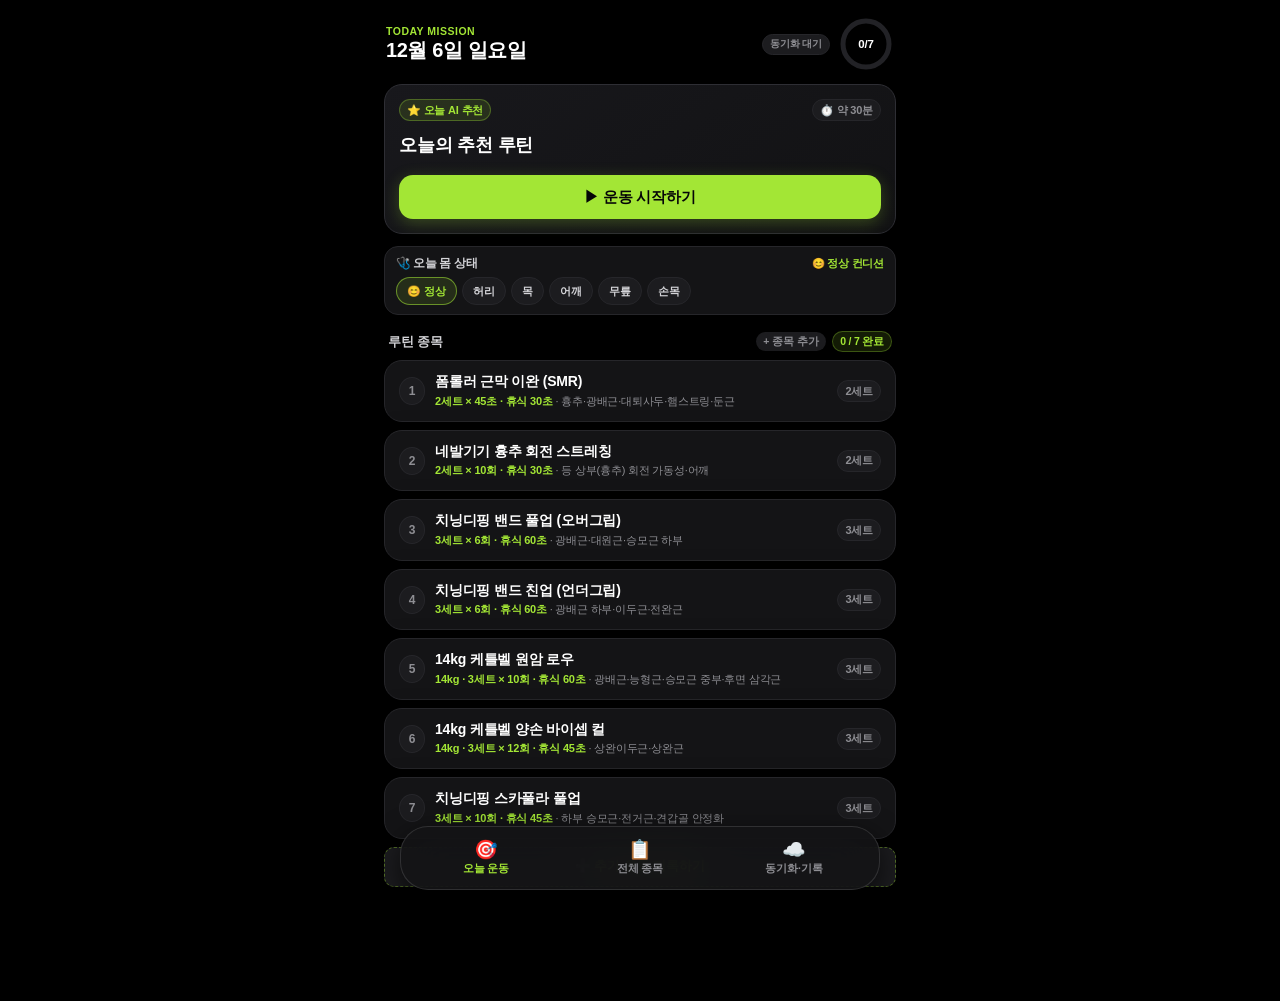
==== index.html @ 7cadc54b "fix: prevent rest timer start button from wrapping onto two lines" ====
<!DOCTYPE html>
<html lang="ko">
<head>
  <meta charset="UTF-8">
  <link rel="manifest" href="manifest.json">
  <link rel="icon" type="image/png" href="favicon.png">
  <meta name="apple-mobile-web-app-capable" content="yes">
  <meta name="apple-mobile-web-app-status-bar-style" content="black">
  <meta name="theme-color" content="#000000">
  <meta name="viewport" content="width=device-width, initial-scale=1.0, maximum-scale=1.0, user-scalable=no, viewport-fit=cover">
  <title>홈트 & 기구운동 컴패니언</title>
  <style>
:root {
  --bg: #000000;
  --bg-elev: #000000;
  --card: #141416;
  --card-2: #1c1c1f;
  --card-hover: #242429;
  --border: #26262a;
  --border-light: #38383f;
  --accent: #a3e635; /* Neon Lime-Volt */
  --accent-bg: rgba(163, 230, 53, 0.12);
  --accent-hover: #bef264;
  --green: #a3e635;
  --green-bg: rgba(163, 230, 53, 0.15);
  --amber: #f59e0b;
  --amber-bright: #facc15;
  --amber-bg: rgba(250, 204, 21, 0.15);
  --rose: #f87171;
  --rose-bright: #fb7185;
  --rose-bg: rgba(251, 113, 133, 0.15);
  --purple: #c084fc;
  --purple-bg: rgba(192, 132, 252, 0.15);
  --text: #ffffff;
  --text-soft: #d4d4d8;
  --text-muted: #8e8e93;
  --nav-height: 64px;
}

* {
  box-sizing: border-box;
  margin: 0;
  padding: 0;
  -webkit-tap-highlight-color: transparent;
  touch-action: manipulation;
}

body {
  background: var(--bg);
  color: var(--text);
  font-family: -apple-system, BlinkMacSystemFont, "SF Pro Display", "SF Pro Text", "Segoe UI", Roboto, "Helvetica Neue", sans-serif;
  min-height: 100vh;
  min-height: 100dvh;
  display: flex;
  flex-direction: column;
  overflow-x: hidden;
  padding-bottom: calc(var(--nav-height) + 40px + env(safe-area-inset-bottom, 0px));
  letter-spacing: -0.2px;
}

/* Container */
.app-container {
  width: 100%;
  max-width: 540px;
  margin: 0 auto;
  padding: 10px 14px;
  flex: 1;
  display: flex;
  flex-direction: column;
}

/* Utilities */
.row-between { display: flex; align-items: center; justify-content: space-between; }
.row-gap { display: flex; align-items: center; gap: 6px; }
.stack-1 { display: flex; flex-direction: column; gap: 4px; }
.stack-2 { display: flex; flex-direction: column; gap: 8px; }
.stack-3 { display: flex; flex-direction: column; gap: 12px; }
.grid-2 { display: grid; grid-template-columns: 1fr 1fr; gap: 8px; }
.grid-3 { display: grid; grid-template-columns: repeat(3, 1fr); gap: 8px; }
.hidden { display: none !important; }
.tabular-nums { font-variant-numeric: tabular-nums; }

/* Card Surfaces */
.card-surface {
  background: var(--card);
  border: 1px solid var(--border);
  border-radius: 18px;
  padding: 14px 16px;
  box-shadow: 0 4px 20px rgba(0, 0, 0, 0.5);
}

.hero-card {
  background: linear-gradient(145deg, #18181c 0%, #121214 100%);
  border-color: #2e2e34;
  padding: 14px;
}

.dash-card-item {
  cursor: pointer;
  padding: 12px 14px;
  transition: border-color 0.15s ease, background-color 0.15s ease;
}
.dash-card-item:hover {
  border-color: var(--border-light);
  background: #18181c;
}
.dash-card-item.done {
  border-color: rgba(163, 230, 53, 0.35);
}

/* Typography */
.title-large {
  font-size: 20px;
  font-weight: 900;
  letter-spacing: -0.4px;
  color: #ffffff;
}

/* Badges */
.badge {
  display: inline-flex;
  align-items: center;
  gap: 3px;
  padding: 2.5px 7px;
  border-radius: 9999px;
  font-size: 11px;
  font-weight: 800;
  white-space: nowrap;
}
.badge-lime { background: var(--accent-bg); color: var(--accent); border: 1px solid rgba(163, 230, 53, 0.3); }
.badge-amber { background: var(--amber-bg); color: var(--amber-bright); border: 1px solid rgba(250, 204, 21, 0.3); }
.badge-rose { background: var(--rose-bg); color: var(--rose-bright); border: 1px solid rgba(251, 113, 133, 0.3); }
.badge-purple { background: var(--purple-bg); color: var(--purple); border: 1px solid rgba(192, 132, 252, 0.3); }
.badge-muted { background: var(--card-2); color: var(--text-muted); border: 1px solid var(--border); }

/* Buttons & Inputs */
.btn-tap {
  border: none;
  cursor: pointer;
  display: inline-flex;
  align-items: center;
  justify-content: center;
  transition: transform 0.1s ease, opacity 0.15s ease, background-color 0.15s ease, border-color 0.15s ease;
  font-family: inherit;
}
.btn-tap:active { transform: scale(0.96); opacity: 0.88; }

.btn-primary {
  width: 100%;
  height: 46px;
  border-radius: 14px;
  background: var(--accent);
  color: #050507;
  font-size: 14.5px;
  font-weight: 900;
  letter-spacing: -0.2px;
  box-shadow: 0 4px 16px rgba(163, 230, 53, 0.25);
}

.btn-secondary {
  height: 34px;
  padding: 0 12px;
  border-radius: 10px;
  background: var(--card-2);
  border: 1px solid var(--border);
  color: var(--text-soft);
  font-size: 12px;
  font-weight: 800;
}

.input-dark {
  width: 100%;
  height: 38px;
  border-radius: 10px;
  background: var(--card-2);
  border: 1px solid var(--border);
  color: #ffffff;
  padding: 0 12px;
  font-size: 12.5px;
  outline: none;
  font-family: inherit;
}
.input-dark:focus {
  border-color: var(--accent);
}

.mode-btn {
  padding: 10px 4px;
  border-radius: 14px;
  border: 1px solid var(--border);
  background: var(--card-2);
  color: var(--text-muted);
  font-weight: 800;
  font-size: 12.5px;
}
.mode-btn.active {
  background: var(--accent-bg);
  color: var(--accent);
  border-color: rgba(163, 230, 53, 0.45);
}

/* Floating Rest Mini Pill */
.floating-rest-pill {
  position: fixed;
  bottom: calc(var(--nav-height) + 18px + env(safe-area-inset-bottom, 0px));
  left: 50%;
  transform: translateX(-50%);
  background: rgba(20, 20, 22, 0.94);
  backdrop-filter: blur(16px);
  -webkit-backdrop-filter: blur(16px);
  border: 1px solid rgba(163, 230, 53, 0.55);
  border-radius: 9999px;
  padding: 7px 14px;
  display: flex;
  align-items: center;
  gap: 8px;
  z-index: 95;
  box-shadow: 0 8px 24px rgba(0, 0, 0, 0.8);
  color: #ffffff;
  font-size: 12px;
  font-weight: 800;
  white-space: nowrap;
}

/* Floating 3-Tab Bottom Navigation */
.floating-nav {
  position: fixed;
  bottom: calc(10px + env(safe-area-inset-bottom, 0px));
  left: 50%;
  transform: translateX(-50%);
  width: calc(100% - 24px);
  max-width: 480px;
  height: var(--nav-height);
  background: rgba(20, 20, 22, 0.88);
  backdrop-filter: blur(20px);
  -webkit-backdrop-filter: blur(20px);
  border: 1px solid rgba(255, 255, 255, 0.12);
  border-radius: 28px;
  display: flex;
  align-items: center;
  justify-content: space-around;
  padding: 0 8px;
  z-index: 100;
  box-shadow: 0 10px 30px rgba(0, 0, 0, 0.7);
}
.nav-item {
  flex: 1;
  height: 100%;
  display: flex;
  flex-direction: column;
  align-items: center;
  justify-content: center;
  gap: 3px;
  background: transparent;
  border: none;
  color: var(--text-muted);
  cursor: pointer;
  font-family: inherit;
  transition: color 0.15s ease;
}
.nav-item.active { color: var(--accent); }
.nav-icon { font-size: 19px; line-height: 1; }
.nav-label { font-size: 10.5px; font-weight: 800; }

/* Toast */
#toast {
  position: fixed;
  top: calc(14px + env(safe-area-inset-top, 0px));
  left: 50%;
  transform: translateX(-50%) translateY(-30px);
  background: rgba(28, 28, 31, 0.96);
  color: #ffffff;
  border: 1px solid var(--accent);
  padding: 8px 16px;
  border-radius: 9999px;
  font-size: 12.5px;
  font-weight: 800;
  pointer-events: none;
  opacity: 0;
  transition: transform 0.22s ease, opacity 0.22s ease;
  z-index: 2000;
  max-width: 90vw;
  text-align: center;
  overflow: hidden;
  text-overflow: ellipsis;
  white-space: nowrap;
  box-shadow: 0 8px 24px rgba(0, 0, 0, 0.65);
}
#toast.show {
  transform: translateX(-50%) translateY(0);
  opacity: 1;
}

/* Modal Backdrop & Scrollable Panel */
.modal-backdrop {
  position: fixed;
  inset: 0;
  background: rgba(0, 0, 0, 0.86);
  backdrop-filter: blur(8px);
  -webkit-backdrop-filter: blur(8px);
  z-index: 1000;
  display: flex;
  align-items: center;
  justify-content: center;
  padding: 14px;
  overflow-y: auto;
}
.modal-panel {
  width: 100%;
  max-height: calc(100dvh - 28px);
  overflow-y: auto;
  background: #141416;
  border: 1px solid var(--border);
  border-radius: 20px;
  padding: 16px;
}

/* Stepper Controls */
.stepper-btn {
  border: 1px solid var(--border);
  background: var(--card-2);
  color: #ffffff;
  font-weight: 900;
  display: inline-flex;
  align-items: center;
  justify-content: center;
}
.stepper-btn:active {
  background: var(--accent);
  color: #050507;
}

/* Step Chip & Scroll-safe Step Bar */
.step-bar-scroll {
  display: flex;
  align-items: center;
  overflow-x: auto;
  scrollbar-width: none;
  flex: 1;
  padding: 0 2px;
}
.step-bar-scroll::-webkit-scrollbar { display: none; }
.step-bar-inner {
  display: flex;
  align-items: center;
  gap: 4px;
  margin: 0 auto;
}

.step-chip {
  flex: 0 0 26px;
  width: 26px;
  height: 26px;
  border-radius: 50%;
  border: 1px solid var(--border);
  background: var(--card-2);
  color: var(--text-muted);
  font-size: 11px;
  font-weight: 900;
  display: inline-flex;
  align-items: center;
  justify-content: center;
  cursor: pointer;
}
.step-chip.active {
  background: var(--accent);
  color: #050507;
  border-color: var(--accent);
  box-shadow: 0 0 10px rgba(163, 230, 53, 0.4);
}
.step-chip.done {
  background: rgba(163, 230, 53, 0.18);
  color: var(--accent);
  border-color: rgba(163, 230, 53, 0.4);
}

/* Interactive Set Dots (Tap to toggle / undo set) */
.set-dot-btn {
  width: 14px;
  height: 14px;
  border-radius: 50%;
  border: 1px solid transparent;
  padding: 0;
  background: transparent;
  display: inline-flex;
  align-items: center;
  justify-content: center;
  cursor: pointer;
}
.set-dot-visual {
  width: 8px;
  height: 8px;
  border-radius: 50%;
  transition: transform 0.12s ease, background-color 0.15s ease;
}
.set-dot-btn:active .set-dot-visual {
  transform: scale(1.25);
}

/* Metric KPI Tile & Freshness Bar */
.metric-tile {
  background: var(--card-2);
  border: 1px solid var(--border);
  border-radius: 12px;
  padding: 10px 6px;
  text-align: center;
}
.freshness-track {
  height: 6px;
  background: #26262a;
  border-radius: 3px;
  overflow: hidden;
  width: 100%;
}
.freshness-fill {
  height: 100%;
  border-radius: 3px;
  transition: width 0.4s ease;
}

/* Scheme 1: Unified Coaching Card & Slim Controls */
.unified-coach-card {
  background: var(--card);
  border: 1px solid var(--border);
  border-radius: 18px;
  overflow: hidden;
  box-shadow: 0 4px 20px rgba(0, 0, 0, 0.5);
}
.unified-hero-media {
  position: relative;
  width: 100%;
  aspect-ratio: 16 / 9;
  height: auto;
  overflow: hidden;
  background: #000000;
  cursor: zoom-in;
  border-bottom: 1px solid var(--border);
}
.unified-hero-media img {
  width: 100%;
  height: 100%;
  display: block;
}
.unified-hero-media img.img-cover {
  object-fit: cover;
}
.unified-hero-media img.img-contain {
  object-fit: contain;
}
.unified-coach-body {
  padding: 11px 13px 12px;
  display: flex;
  flex-direction: column;
  gap: 8px;
}
.slim-control-box {
  background: #0e0e11;
  border: 1px solid var(--border);
  border-radius: 14px;
  padding: 8px 10px;
}
.auto-sync-pill {
  display: inline-flex;
  align-items: center;
  gap: 6px;
  padding: 6px 12px;
  border-radius: 9999px;
  font-size: 11.5px;
  font-weight: 700;
  color: var(--accent);
  background: var(--accent-bg);
  border: 1px solid rgba(163, 230, 53, 0.28);
}

/* Card Swipe Transitions */
@keyframes slideOutLeft {
  0% { opacity: 1; transform: translateX(0); }
  100% { opacity: 0; transform: translateX(-36px); }
}
@keyframes slideInRight {
  0% { opacity: 0; transform: translateX(36px); }
  100% { opacity: 1; transform: translateX(0); }
}
@keyframes slideOutRight {
  0% { opacity: 1; transform: translateX(0); }
  100% { opacity: 0; transform: translateX(36px); }
}
@keyframes slideInLeft {
  0% { opacity: 0; transform: translateX(-36px); }
  100% { opacity: 1; transform: translateX(0); }
}
@keyframes bounceStart {
  0% { transform: translateX(0); }
  40% { transform: translateX(14px); }
  100% { transform: translateX(0); }
}
@keyframes bounceEnd {
  0% { transform: translateX(0); }
  40% { transform: translateX(-14px); }
  100% { transform: translateX(0); }
}
.card-slide-out-left { animation: slideOutLeft 90ms cubic-bezier(0.4, 0, 1, 1) forwards; }
.card-slide-in-right { animation: slideInRight 130ms cubic-bezier(0, 0, 0.2, 1) forwards; }
.card-slide-out-right { animation: slideOutRight 90ms cubic-bezier(0.4, 0, 1, 1) forwards; }
.card-slide-in-left { animation: slideInLeft 130ms cubic-bezier(0, 0, 0.2, 1) forwards; }
.card-bounce-start { animation: bounceStart 180ms ease-in-out; }
.card-bounce-end { animation: bounceEnd 180ms ease-in-out; }

/* AI Briefing Card (Screen 1) & Reason Chips */
.ai-briefing-card {
  background: var(--card);
  border: 1px solid rgba(163, 230, 53, 0.24);
  border-radius: 16px;
  padding: 11px 13px;
}
.ai-briefing-row {
  display: flex;
  align-items: flex-start;
  gap: 7px;
  font-size: 11.5px;
  line-height: 1.4;
  background: var(--card-2);
  border: 1px solid var(--border);
  border-radius: 10px;
  padding: 6px 9px;
}
.ai-briefing-label {
  color: var(--accent);
  font-weight: 800;
  white-space: nowrap;
  flex-shrink: 0;
}
.ai-briefing-val {
  color: var(--text-soft);
  flex: 1;
  min-width: 0;
  word-break: keep-all;
}
.dash-reason-line {
  font-size: 10.5px;
  color: var(--accent);
  font-weight: 700;
  margin-top: 3px;
  white-space: nowrap;
  overflow: hidden;
  text-overflow: ellipsis;
}
.card-reason-pill {
  background: rgba(163, 230, 53, 0.1);
  border: 1px solid rgba(163, 230, 53, 0.28);
  color: var(--accent);
  border-radius: 8px;
  padding: 4px 8px;
  font-size: 11px;
  font-weight: 800;
  line-height: 1.35;
  word-break: keep-all;
}

/* Completion Report & Muscle Heatmap Overlay */
.report-heatmap-box {
  background: #000000;
  border: 1px solid var(--border);
  border-radius: 14px;
  padding: 8px 8px 9px;
  display: flex;
  flex-direction: column;
  gap: 8px;
}
.report-heatmap-stage {
  position: relative;
  width: 100%;
  aspect-ratio: 1200 / 896;
  background: #000000;
  border-radius: 10px;
  overflow: hidden;
}
.heatmap-base-img {
  width: 100%;
  height: 100%;
  display: block;
  object-fit: contain;
}
.heatmap-overlay-svg {
  position: absolute;
  inset: 0;
  width: 100%;
  height: 100%;
  pointer-events: none;
  mix-blend-mode: screen;
}
.heatmap-corner-label {
  position: absolute;
  top: 7px;
  font-size: 9.5px;
  font-weight: 800;
  color: rgba(255, 255, 255, 0.7);
  letter-spacing: 0.7px;
  background: rgba(0, 0, 0, 0.65);
  border: 1px solid rgba(255, 255, 255, 0.12);
  border-radius: 6px;
  padding: 2px 6px;
  pointer-events: none;
}
.heatmap-legend {
  display: flex;
  align-items: center;
  justify-content: center;
  flex-wrap: wrap;
  gap: 10px;
  font-size: 10px;
  font-weight: 700;
  color: var(--text-soft);
  padding-top: 6px;
  border-top: 1px solid rgba(255, 255, 255, 0.06);
}
.heatmap-legend span {
  display: inline-flex;
  align-items: center;
  gap: 4px;
}
.legend-dot {
  display: inline-block;
  width: 8px;
  height: 8px;
  border-radius: 50%;
}
.report-cyan-pill {
  display: inline-flex;
  align-items: center;
  background: rgba(56, 189, 248, 0.14);
  border: 1px solid rgba(56, 189, 248, 0.35);
  color: #38bdf8;
  border-radius: 999px;
  padding: 3px 9px;
  font-size: 10.5px;
  font-weight: 800;
  line-height: 1.3;
  word-break: keep-all;
}
.report-recovery-banner {
  background: rgba(163, 230, 53, 0.09);
  border: 1px solid rgba(163, 230, 53, 0.28);
  border-radius: 10px;
  padding: 8px 10px;
  font-size: 11px;
  font-weight: 700;
  color: var(--text-soft);
  line-height: 1.4;
  word-break: keep-all;
}

/* Body Condition 3-Sec Check-In Bar & Pain Alert Badge */
.condition-checkin-bar {
  background: var(--card);
  border: 1px solid var(--border);
  border-radius: 14px;
  padding: 9px 11px;
  display: flex;
  flex-direction: column;
  gap: 6px;
}
.condition-bar-top {
  display: flex;
  align-items: center;
  justify-content: space-between;
  gap: 6px;
}
.condition-chips-row {
  display: flex;
  align-items: center;
  gap: 5px;
  flex-wrap: nowrap;
  overflow-x: auto;
  scrollbar-width: none;
}
.condition-chips-row::-webkit-scrollbar { display: none; }
.condition-chip {
  flex: 0 0 auto;
  height: 28px;
  padding: 0 10px;
  border-radius: 999px;
  border: 1px solid var(--border);
  background: var(--card-2);
  color: var(--text-soft);
  font-size: 11px;
  font-weight: 800;
  white-space: nowrap;
}
.condition-chip.active-ok {
  background: var(--accent-bg);
  border-color: rgba(163, 230, 53, 0.55);
  color: var(--accent);
}
.condition-chip.active-pain {
  background: rgba(251, 113, 133, 0.16);
  border-color: rgba(251, 113, 133, 0.65);
  color: var(--rose);
}
.dash-pain-alert-btn {
  margin-top: 4px;
  display: inline-flex;
  align-items: center;
  gap: 4px;
  background: rgba(250, 204, 21, 0.12);
  border: 1px solid rgba(250, 204, 21, 0.4);
  color: var(--amber-bright);
  border-radius: 7px;
  padding: 2px 7px;
  font-size: 10px;
  font-weight: 800;
  max-width: 100%;
  overflow: hidden;
  text-overflow: ellipsis;
  white-space: nowrap;
}

/* Previous Record Line & Work Countdown Timer */
.card-prev-record-line {
  font-size: 10.5px;
  font-weight: 700;
  color: var(--text-muted);
  background: rgba(255, 255, 255, 0.03);
  border: 1px solid var(--border);
  border-radius: 8px;
  padding: 4px 9px;
  white-space: nowrap;
  overflow: hidden;
  text-overflow: ellipsis;
}
.work-timer-bar {
  display: flex;
  align-items: center;
  gap: 5px;
}
.work-timer-btn {
  flex: 1;
  height: 30px;
  border-radius: 9px;
  border: 1px solid var(--accent);
  background: rgba(163, 230, 53, 0.1);
  color: var(--accent);
  font-size: 11.5px;
  font-weight: 900;
  padding: 0 10px;
  display: inline-flex;
  align-items: center;
  justify-content: center;
  gap: 5px;
  white-space: nowrap;
}
.work-timer-btn.is-prep {
  border-color: var(--amber-bright);
  background: rgba(250, 204, 21, 0.14);
  color: var(--amber-bright);
}
.work-timer-btn.is-running {
  border-color: var(--accent);
  background: rgba(163, 230, 53, 0.2);
  color: #ffffff;
}
.work-timer-btn.is-done {
  border-color: var(--accent);
  background: var(--accent);
  color: #050507;
}
.work-timer-reset-btn {
  height: 30px;
  width: 32px;
  flex-shrink: 0;
  border-radius: 9px;
  border: 1px solid var(--border);
  background: var(--card-2);
  color: var(--text-soft);
  font-size: 12px;
  font-weight: 800;
}

  </style>
</head>
<body>

  <!-- Floating Toast -->
  <div id="toast">알림 메시지</div>

  <div class="app-container">

    <!-- TAB 1: 🎯 오늘 운동 (Dashboard & Sequential Card) -->
    <div id="tabToday" class="stack-2">

      <!-- SCREEN 1: 오늘의 미션 요약 대시보드 -->
      <div id="viewDashboard" class="stack-3" style="padding-top: 4px;">
        <!-- Header with Date & Progress Ring -->
        <div class="row-between" style="padding: 2px 2px 0;">
          <div>
            <div style="font-size: 10.5px; font-weight: 800; color: var(--accent); letter-spacing: 0.5px; text-transform: uppercase;">TODAY MISSION</div>
            <div class="title-large" id="dashDateTitle">오늘의 운동</div>
          </div>
          <div class="row-gap" style="gap: 8px;">
            <span id="headerSyncBadge" class="badge badge-muted" style="font-size: 10px;">동기화 대기</span>
            <div style="position: relative; width: 56px; height: 56px; display: flex; align-items: center; justify-content: center;">
              <svg width="56" height="56" viewBox="0 0 56 56" style="transform: rotate(-90deg);">
                <circle cx="28" cy="28" r="23" fill="none" stroke="#222226" stroke-width="5" />
                <circle id="dashRingProgress" cx="28" cy="28" r="23" fill="none" stroke="#a3e635" stroke-width="5" stroke-linecap="round"
                  style="stroke-dasharray: 144.5; stroke-dashoffset: 144.5; transition: stroke-dashoffset 0.4s ease;" />
              </svg>
              <div id="dashRingText" class="tabular-nums" style="position: absolute; font-size: 11.5px; font-weight: 900; color: #ffffff;">0/7</div>
            </div>
          </div>
        </div>

        <!-- Hero Mission Card -->
        <div class="card-surface hero-card stack-3">
          <div class="row-between">
            <span class="badge badge-lime" id="dashHeroBadge">⭐ 오늘 AI 추천</span>
            <span class="badge badge-muted" id="dashHeroTime">⏱️ 약 30분</span>
          </div>
          <div>
            <div id="dashHeroTitle" style="font-size: 18px; font-weight: 900; color: #ffffff; line-height: 1.35; margin-bottom: 4px;">오늘의 추천 루틴</div>
            <div id="dashHeroNote" style="font-size: 11.5px; color: var(--text-muted); line-height: 1.45;"></div>
          </div>
          <div id="dashExtraNotice" class="hidden" style="background: rgba(163,230,53,0.08); border: 1px solid rgba(163,230,53,0.28); border-radius: 10px; padding: 7px 10px; font-size: 11px; color: var(--text-soft);"></div>
          <button id="dashCtaBtn" type="button" class="btn-tap btn-primary" style="margin-top: 2px; height: 44px;">▶ 운동 시작하기</button>
        </div>

        <!-- 3-Second Body Condition & Pain Check-in Bar -->
        <div id="dashConditionBar" class="card-surface condition-checkin-bar">
          <div class="condition-bar-top">
            <span style="font-size: 11.5px; font-weight: 800; color: var(--text-soft);">🩺 오늘 몸 상태</span>
            <span id="dashConditionStatusLabel" style="font-size: 10.5px; color: var(--text-muted); font-weight: 700;">탭하면 즉시 드라이브 반영</span>
          </div>
          <div id="dashConditionChips" class="condition-chips-row">
            <button type="button" class="btn-tap condition-chip" data-cond="ok">😊 정상</button>
            <button type="button" class="btn-tap condition-chip" data-cond="허리">허리</button>
            <button type="button" class="btn-tap condition-chip" data-cond="목">목</button>
            <button type="button" class="btn-tap condition-chip" data-cond="어깨">어깨</button>
            <button type="button" class="btn-tap condition-chip" data-cond="무릎">무릎</button>
            <button type="button" class="btn-tap condition-chip" data-cond="손목">손목</button>
          </div>
        </div>

        <!-- Today AI Briefing Card (renders when yesterdayRecap / cyclingGuide / bonusTip exist) -->
        <div id="dashBriefingCard" class="card-surface ai-briefing-card hidden">
          <div class="row-between" style="margin-bottom: 4px;">
            <span style="font-size: 12.5px; font-weight: 900; color: #ffffff;">📋 오늘의 AI 브리핑</span>
            <span class="badge badge-lime" style="font-size: 9.5px;">브리핑 연동</span>
          </div>
          <div id="dashBriefingRows" class="stack-2" style="gap: 6px;"></div>
        </div>

        <!-- Today Routine Items List -->
        <div class="stack-2" style="margin-top: 4px;">
          <div class="row-between" style="padding: 0 4px;">
            <span style="font-size: 13px; font-weight: 900; color: var(--text-soft);">루틴 종목</span>
            <div class="row-gap" style="gap: 6px;">
              <button id="dashReportBtn" type="button" class="btn-tap badge badge-lime hidden" style="font-size: 10.5px;">📊 완료 리포트 보기</button>
              <button id="dashQuickAddBtn" type="button" class="btn-tap badge badge-muted" style="font-size: 10.5px;">+ 종목 추가</button>
              <span id="dashStatusSummary" class="badge badge-lime tabular-nums" style="font-size: 10.5px;">0 / 7 완료</span>
            </div>
          </div>
          <div id="dashRoutineList" class="stack-2"></div>
          <button id="dashBottomAddBtn" type="button" class="btn-tap btn-secondary" style="height: 40px; width: 100%; border-style: dashed; border-color: rgba(163,230,53,0.42); color: var(--accent); font-size: 12.5px;">
            ➕ 추가 운동 기록하기
          </button>
        </div>
      </div>

      <!-- SCREEN 2: 순차 카드 진행 화면 (Ultra Compact 1-Screen Layout) -->
      <div id="viewCard" class="hidden" style="display:flex; flex-direction:column; gap:6px;">
        <!-- Top Slim Bar -->
        <div class="card-top-bar" style="display:flex; align-items:center; justify-content:space-between; gap:6px; height:38px; padding:0 2px;">
          <button id="cardBackBtn" type="button" class="btn-tap btn-secondary" style="height:30px; padding:0 8px; font-size:11.5px; font-weight:800; border-radius:9px; white-space:nowrap; flex:0 0 auto;">
            ← 미션
          </button>
          <div id="cardStepBar" class="step-bar-scroll"></div>
          <button id="cardDirectFinishBtn" type="button" class="btn-tap badge badge-lime" style="height:30px; padding:0 9px; font-size:11.5px; font-weight:900; border-radius:9px; white-space:nowrap; flex:0 0 auto;">
            ✓ 완료
          </button>
        </div>

        <!-- Single Focused Exercise Card Content -->
        <div id="cardMainContent" style="display:flex; flex-direction:column; gap:5px;"></div>
      </div>

    </div>

    <!-- TAB 2: 📋 전체 종목 (Catalog, Presets & Detail Player) -->
    <div id="tabCatalog" class="stack-3 hidden" style="padding-top: 8px;">
      <div class="row-between" style="padding: 4px 4px 0;">
        <div class="title-large">전체 종목</div>
        <button id="addCustomExBtn" type="button" class="btn-tap badge badge-lime" style="padding: 6px 12px; font-size: 12px; border-radius: 12px;">+ 종목 추가</button>
      </div>

      <!-- Mode Filters -->
      <div class="grid-3" style="gap: 6px;">
        <button type="button" class="btn-tap mode-btn active" data-mode="home">🏠 홈트 (31)</button>
        <button type="button" class="btn-tap mode-btn" data-mode="gym">🏋️ 헬스장 (12)</button>
        <button type="button" class="btn-tap mode-btn" data-mode="all">🌟 전체 (43)</button>
      </div>

      <!-- Presets + Search + Preference Filter -->
      <div class="stack-2">
        <div id="presetChipsWrap" class="row-gap" style="overflow-x:auto; padding-bottom:4px; scrollbar-width:none;"></div>
        <div class="row-gap" style="gap: 6px;">
          <input id="catalogSearchInput" type="search" class="input-dark" placeholder="🔍 운동명, 타깃 부위, 기구 검색..." style="flex: 1; height: 38px;">
          <select id="catalogPrefFilter" class="input-dark" style="width: auto; flex: 0 0 auto; height: 38px; padding: 0 8px; font-weight: 700; font-size: 11.5px;">
            <option value="all">필터: 전체</option>
            <option value="like">⭐ 선호</option>
            <option value="dislike">⚠️ 비선호</option>
            <option value="completed">✓ 오늘 완료</option>
          </select>
        </div>
      </div>

      <!-- Exercises Catalog List -->
      <div id="catalogList" class="stack-2"></div>
    </div>

    <!-- TAB 3: ☁️ 동기화·기록 (Integrated Condition, Muscle Freshness, Sync & History) -->
    <div id="tabSync" class="stack-3 hidden" style="padding-top: 8px;">
      <div class="row-between" style="padding: 4px 4px 0; gap: 8px; flex-wrap: wrap;">
        <div class="title-large">통합 피로도 & 기록</div>
        <div id="syncStatusBox" class="auto-sync-pill">☁️ Google Drive 자동 동기화 대기</div>
      </div>

      <button id="syncReportBtn" type="button" class="btn-tap btn-secondary" style="height: 36px; width: 100%; border-color: rgba(163,230,53,0.35); color: var(--accent); font-size: 12.5px;">
        📊 오늘 운동 완료 리포트 보기 (근육 히트맵)
      </button>

      <!-- Card 1: [통합 컨디션 & 피로도] -->
      <div id="cardIntegratedCondition" class="card-surface stack-2"></div>

      <!-- Card 2: [부위별 회복도 & 주간 볼륨] -->
      <div id="cardMuscleFreshness" class="card-surface stack-2"></div>

      <!-- Auto Sync Info & Sound Preference Card (Manual Push/Pull Removed) -->
      <div class="card-surface stack-2">
        <div class="row-between">
          <span style="font-size: 12.5px; font-weight: 700; color: var(--text-soft);">🔔 휴식 타이머 완료 알림음</span>
          <button id="soundToggleBtn" type="button" class="btn-tap badge badge-lime" style="padding: 5px 12px; font-size: 11.5px;">켜짐 (ON)</button>
        </div>
        <div style="font-size: 11.5px; color: var(--text-muted); line-height: 1.45;">
          앱 실행, 복귀 및 세트·RPE 기록 시 Google Drive와 자동으로 동기화됩니다.
        </div>
      </div>

      <!-- Apps Script Deployment URL -->
      <div class="card-surface stack-2">
        <strong style="color: #ffffff; font-size: 14px;">Apps Script 웹앱 배포 URL</strong>
        <input id="gasUrlInput" type="text" class="input-dark" placeholder="https://script.google.com/macros/s/.../exec">
        <button id="saveGasUrlBtn" type="button" class="btn-tap btn-secondary" style="height: 36px; align-self: flex-end;">URL 저장</button>
      </div>

      <!-- JSON Import / Export -->
      <div class="card-surface stack-2">
        <strong style="color: #ffffff; font-size: 14px;">데이터 백업 & 복원</strong>
        <div class="grid-2">
          <button id="exportJsonBtn" type="button" class="btn-tap btn-secondary" style="height: 38px;">📤 전체 백업 내보내기</button>
          <label class="btn-tap btn-secondary" style="height: 38px; cursor: pointer;">
            📥 JSON 가져오기
            <input id="importJsonInput" type="file" accept=".json" style="display:none;">
          </label>
        </div>
      </div>

      <!-- Recent Sessions History -->
      <div class="card-surface stack-2">
        <div class="row-between">
          <strong style="color: #ffffff; font-size: 14px;">최근 운동 세션 기록</strong>
          <span id="historyCountBadge" class="badge badge-muted">0건</span>
        </div>
        <div id="historyListWrap" class="stack-2"></div>
      </div>
    </div>

  </div>

  <!-- Floating Running Rest Timer Pill (Shown when active away from focused timer card) -->
  <button id="floatingRestPill" type="button" class="btn-tap floating-rest-pill hidden">
    <span style="color: var(--accent);">⏱</span>
    <span id="floatingRestText" class="tabular-nums">00:45 · 휴식 중</span>
  </button>

  <!-- Floating 3-Tab Bottom Bar -->
  <nav class="floating-nav">
    <button id="navTodayBtn" type="button" class="nav-item active" data-tab="today">
      <span class="nav-icon">🎯</span>
      <span class="nav-label">오늘 운동</span>
    </button>
    <button id="navCatalogBtn" type="button" class="nav-item" data-tab="catalog">
      <span class="nav-icon">📋</span>
      <span class="nav-label">전체 종목</span>
    </button>
    <button id="navSyncBtn" type="button" class="nav-item" data-tab="sync">
      <span class="nav-icon">☁️</span>
      <span class="nav-label">동기화·기록</span>
    </button>
  </nav>

  <!-- 1-Second RPE Auto-Proceed Bottom Sheet -->
  <div id="rpeBottomSheet" class="modal-backdrop hidden" style="align-items: flex-end; padding: 0;">
    <div style="width: 100%; max-width: 540px; background: #141416; border-top: 1px solid var(--border); border-radius: 24px 24px 0 0; padding: 18px 18px calc(24px + env(safe-area-inset-bottom, 0px));" class="stack-3">
      <div class="row-between">
        <div>
          <span class="badge badge-lime">종목 완료</span>
          <div id="rpeExTitle" style="font-size: 17px; font-weight: 900; color: #fff; margin-top: 4px;">운동 완료!</div>
        </div>
        <button id="rpeSkipBtn" type="button" class="btn-tap badge badge-muted" style="font-size: 11.5px; padding: 6px 12px;">건너뛰기</button>
      </div>
      <div style="font-size: 12px; color: var(--text-muted);">오늘 수행한 세트의 체감 운동 강도(RPE)를 선택해 주세요:</div>
      <div class="grid-2" style="grid-template-columns: repeat(5, 1fr); gap: 6px;">
        <button type="button" class="btn-tap rpe-btn" data-rpe="1" style="height:44px; border-radius:10px; background:var(--card-2); border:1px solid var(--border); color:#fff; display:flex; flex-direction:column; align-items:center; justify-content:center; gap:2px;"><strong style="font-size:14px; color:var(--accent);">1</strong><span style="font-size:9px; color:var(--text-muted);">매우쉬움</span></button>
        <button type="button" class="btn-tap rpe-btn" data-rpe="2" style="height:44px; border-radius:10px; background:var(--card-2); border:1px solid var(--border); color:#fff; display:flex; flex-direction:column; align-items:center; justify-content:center; gap:2px;"><strong style="font-size:14px; color:var(--accent);">2</strong><span style="font-size:9px; color:var(--text-muted);">가벼움</span></button>
        <button type="button" class="btn-tap rpe-btn" data-rpe="3" style="height:44px; border-radius:10px; background:var(--card-2); border:1px solid var(--border); color:#fff; display:flex; flex-direction:column; align-items:center; justify-content:center; gap:2px;"><strong style="font-size:14px; color:var(--accent);">3</strong><span style="font-size:9px; color:var(--text-muted);">수월함</span></button>
        <button type="button" class="btn-tap rpe-btn" data-rpe="4" style="height:44px; border-radius:10px; background:var(--card-2); border:1px solid var(--border); color:#fff; display:flex; flex-direction:column; align-items:center; justify-content:center; gap:2px;"><strong style="font-size:14px; color:var(--accent);">4</strong><span style="font-size:9px; color:var(--text-muted);">약한자극</span></button>
        <button type="button" class="btn-tap rpe-btn" data-rpe="5" style="height:44px; border-radius:10px; background:var(--card-2); border:1px solid var(--border); color:#fff; display:flex; flex-direction:column; align-items:center; justify-content:center; gap:2px;"><strong style="font-size:14px; color:var(--accent);">5</strong><span style="font-size:9px; color:var(--text-muted);">보통</span></button>
        <button type="button" class="btn-tap rpe-btn" data-rpe="6" style="height:44px; border-radius:10px; background:var(--card-2); border:1px solid var(--border); color:#fff; display:flex; flex-direction:column; align-items:center; justify-content:center; gap:2px;"><strong style="font-size:14px; color:var(--amber);">6</strong><span style="font-size:9px; color:var(--text-muted);">약간힘듦</span></button>
        <button type="button" class="btn-tap rpe-btn" data-rpe="7" style="height:44px; border-radius:10px; background:var(--card-2); border:1px solid var(--border); color:#fff; display:flex; flex-direction:column; align-items:center; justify-content:center; gap:2px;"><strong style="font-size:14px; color:var(--amber);">7</strong><span style="font-size:9px; color:var(--text-muted);">적당함</span></button>
        <button type="button" class="btn-tap rpe-btn" data-rpe="8" style="height:44px; border-radius:10px; background:var(--card-2); border:1px solid var(--border); color:#fff; display:flex; flex-direction:column; align-items:center; justify-content:center; gap:2px;"><strong style="font-size:14px; color:var(--amber);">8</strong><span style="font-size:9px; color:var(--text-muted);">힘듦</span></button>
        <button type="button" class="btn-tap rpe-btn" data-rpe="9" style="height:44px; border-radius:10px; background:var(--card-2); border:1px solid var(--border); color:#fff; display:flex; flex-direction:column; align-items:center; justify-content:center; gap:2px;"><strong style="font-size:14px; color:var(--rose);">9</strong><span style="font-size:9px; color:var(--text-muted);">매우힘듦</span></button>
        <button type="button" class="btn-tap rpe-btn" data-rpe="10" style="height:44px; border-radius:10px; background:var(--card-2); border:1px solid var(--border); color:#fff; display:flex; flex-direction:column; align-items:center; justify-content:center; gap:2px;"><strong style="font-size:14px; color:var(--rose);">10</strong><span style="font-size:9px; color:var(--text-muted);">한계도달</span></button>
      </div>
    </div>
  </div>

  <!-- Rich Exercise Detail & 3-Step Frame Player Modal -->
  <div id="zoomModal" class="modal-backdrop hidden">
    <div style="width: 100%; max-width: 500px; max-height: 90vh; overflow-y: auto; background: #141416; border: 1px solid var(--border); border-radius: 20px;" class="stack-2">
      <div class="row-between" style="padding: 12px 16px; border-bottom: 1px solid var(--border); position: sticky; top: 0; background: #141416; z-index: 2;">
        <strong id="zoomModalTitle" style="color: #fff; font-size: 14px;">동작 가이드</strong>
        <button id="zoomModalCloseBtn" type="button" class="btn-tap badge badge-muted" style="padding: 6px 10px;">✕ 닫기</button>
      </div>
      <div id="zoomModalBody" class="stack-2" style="padding: 12px 14px 16px;"></div>
    </div>
  </div>

  <!-- Add Custom Exercise Modal -->
  <div id="addExModal" class="modal-backdrop hidden">
    <div style="width: 100%; max-width: 440px; background: #141416; border: 1px solid var(--border); border-radius: 20px; padding: 18px;" class="stack-3">
      <div class="row-between">
        <strong style="color: #fff; font-size: 16px;">새 운동 종목 추가</strong>
        <button id="addExModalCloseBtn" type="button" class="btn-tap badge badge-muted">✕</button>
      </div>
      <div class="stack-2">
        <div>
          <label style="font-size: 11.5px; color: var(--text-muted); font-weight: 700;">운동 이름</label>
          <input id="newExName" type="text" class="input-dark" placeholder="예: 케틀벨 윈드밀" style="margin-top:4px;">
        </div>
        <div class="grid-2">
          <div>
            <label style="font-size: 11.5px; color: var(--text-muted); font-weight: 700;">모드</label>
            <select id="newExMode" class="input-dark" style="margin-top:4px;">
              <option value="home">🏠 홈트</option>
              <option value="gym">🏋️ 헬스장</option>
            </select>
          </div>
          <div>
            <label style="font-size: 11.5px; color: var(--text-muted); font-weight: 700;">부위·분류 (회복도 연동)</label>
            <select id="newExCat" class="input-dark" style="margin-top:4px;">
              <option value="상체 밀기">상체 밀기 (가슴·어깨·삼두)</option>
              <option value="상체 당기기">상체 당기기 (등·이두)</option>
              <option value="하체">하체 (스쿼트·둔근)</option>
              <option value="코어">코어 (복부·안정화)</option>
              <option value="웜업·이완">웜업·이완 (스트레칭)</option>
              <option value="유산소">유산소</option>
            </select>
          </div>
        </div>
        <div class="grid-2">
          <div>
            <label style="font-size: 11.5px; color: var(--text-muted); font-weight: 700;">장비/도구</label>
            <input id="newExEquip" type="text" class="input-dark" value="맨몸/소도구" style="margin-top:4px;">
          </div>
          <div>
            <label style="font-size: 11.5px; color: var(--text-muted); font-weight: 700;">타깃 근육</label>
            <input id="newExTarget" type="text" class="input-dark" value="전신" style="margin-top:4px;">
          </div>
        </div>
        <div class="grid-3">
          <div>
            <label style="font-size: 11.5px; color: var(--text-muted); font-weight: 700;">기본 중량(kg)</label>
            <input id="newExWeight" type="number" class="input-dark" value="0" style="margin-top:4px;">
          </div>
          <div>
            <label style="font-size: 11.5px; color: var(--text-muted); font-weight: 700;">기본 세트</label>
            <input id="newExSets" type="number" class="input-dark" value="3" style="margin-top:4px;">
          </div>
          <div>
            <label style="font-size: 11.5px; color: var(--text-muted); font-weight: 700;">횟수/시간</label>
            <input id="newExReps" type="text" class="input-dark" value="10회" style="margin-top:4px;">
          </div>
        </div>
      </div>
      <button id="saveNewExBtn" type="button" class="btn-tap btn-primary" style="height: 42px; margin-top: 4px;">저장하기</button>
    </div>
  </div>

  <!-- Today Workout Completion Report Modal (Front/Back Muscle Heatmap + Breakdown) -->
  <div id="reportModal" class="modal-backdrop hidden">
    <div class="modal-panel stack-3" style="max-width: 460px;">
      <div class="row-between">
        <div style="display:flex; align-items:center; gap:6px;">
          <span style="font-size: 17px;">🎉</span>
          <strong style="font-size: 16px; font-weight: 900; color: #ffffff;">오늘 운동 완료 리포트</strong>
        </div>
        <button id="reportModalCloseBtn" type="button" class="btn-tap badge badge-muted" style="padding: 5px 10px; font-size: 11.5px;">닫기 ✕</button>
      </div>
      <div id="reportModalBody" class="stack-3"></div>
    </div>
  </div>

  <!-- Quick-Add Exercise to Today Routine Modal -->
  <div id="quickAddModal" class="modal-backdrop hidden" style="align-items: flex-end; padding: 0;">
    <div class="modal-panel stack-3" style="max-width: 540px; border-radius: 24px 24px 0 0; padding: 18px 18px calc(24px + env(safe-area-inset-bottom, 0px));">
      <div class="row-between">
        <div>
          <span class="badge badge-lime">+ 추가 운동</span>
          <div id="quickAddTitle" style="font-size: 16.5px; font-weight: 900; color: #fff; margin-top: 4px;">오늘 루틴에 종목 추가</div>
        </div>
        <button id="quickAddCloseBtn" type="button" class="btn-tap badge badge-muted" style="padding: 5px 10px; font-size: 11.5px;">닫기 ✕</button>
      </div>
      <div class="stack-2">
        <div>
          <label style="font-size: 11.5px; color: var(--text-muted); font-weight: 700;">운동 종목 선택</label>
          <select id="quickAddExSelect" class="input-dark" style="margin-top: 4px;"></select>
        </div>
        <div class="grid-3">
          <div>
            <label style="font-size: 11px; color: var(--text-muted); font-weight: 700;">목표 세트</label>
            <input id="quickAddSets" type="number" min="1" max="20" class="input-dark" value="3" style="margin-top: 4px;">
          </div>
          <div>
            <label style="font-size: 11px; color: var(--text-muted); font-weight: 700;">횟수/시간</label>
            <input id="quickAddReps" type="text" class="input-dark" value="10회" style="margin-top: 4px;">
          </div>
          <div>
            <label style="font-size: 11px; color: var(--text-muted); font-weight: 700;">중량(kg)</label>
            <input id="quickAddWeight" type="number" min="0" step="0.5" class="input-dark" value="0" style="margin-top: 4px;">
          </div>
        </div>
      </div>
      <button id="quickAddConfirmBtn" type="button" class="btn-tap btn-primary" style="height: 44px; font-size: 14px;">오늘 루틴에 추가하고 시작하기</button>
    </div>
  </div>

  <script>
(function() {
  "use strict";
  const __INJECTED_ENRICHED_DB__ = {"home_smr":{"tempo":"왕복 4초 · 정지 3~5초","unilateral":false,"doCue":"뭉친 지점에서 3~5초 멈춰 호흡을 길게 내쉬며 이완","dontCue":"허리(요추)나 무릎·고관절 뼈 위를 빠르게 직접 압박","phases":[{"step":1,"title":"위치 잡기","breath":"코로 깊게 들이마시기","tempo":"자세 고정","cue":"날개뼈 아래 흉추에 폼롤러를 가로로 대고 머리 뒤를 가볍게 받칩니다."},{"step":2,"title":"흉추·광배 롤링","breath":"길게 내쉬며 이완","tempo":"왕복 4초","cue":"엉덩이를 살짝 들어 위아래로 천천히 굴리며 등 상부와 광배근을 풉니다."},{"step":3,"title":"하체·둔근 이완","breath":"뭉친 곳에서 3~5초 호흡","tempo":"부위당 15초","cue":"허벅지 앞·뒤와 둔근에 올려 팔로 체중을 분산하며 천천히 왕복합니다."}],"painAlternatives":[{"area":"허리","altId":"home_thoracic_rot","altName":"네발기기 흉추 회전 스트레칭","reason":"요추 압박 없이 등 상부 가동성만 안전하게 확보"}]},"home_thoracic_rot":{"tempo":"2-2-2","unilateral":true,"doCue":"골반을 고정한 채 가슴과 팔꿈치를 천장 쪽으로 활짝 열기","dontCue":"허리(요추)가 꺾이거나 엉덩이가 옆으로 크게 흔들림","phases":[{"step":1,"title":"네발기기 셋업","breath":"코어 긴장하며 들이마시기","tempo":"1초 고정","cue":"손목은 어깨 아래, 무릎은 골반 아래 두고 한 손을 귀 뒤에 댑니다."},{"step":2,"title":"안쪽 접기","breath":"가볍게 들이마시기","tempo":"2초 천천히","cue":"팔꿈치를 지지하는 팔 안쪽 바닥 방향으로 부드럽게 넣습니다."},{"step":3,"title":"천장 회전 열기","breath":"열면서 길게 내쉬기","tempo":"정점 2초 유지","cue":"시선과 가슴을 함께 천장 쪽으로 열어 등 상부를 시원하게 회전합니다."}],"painAlternatives":[{"area":"무릎","altId":"home_smr","altName":"폼롤러 근막 이완 (SMR)","reason":"무릎 지지 없이 누워서 흉추 신전 가능"}]},"home_scapular_pullup":{"tempo":"2-1-2","unilateral":false,"doCue":"팔꿈치를 완전히 편 채 어깨(견갑골)만 아래로 끌어내리기","dontCue":"팔꿈치를 굽혀 팔 힘으로 당기거나 고개를 앞으로 빼기","phases":[{"step":1,"title":"데드행 이완","breath":"매달리며 들이마시기","tempo":"1초 이완","cue":"어깨너비로 바를 잡고 팔을 완전히 편 채 어깨가 귀 가까이 올라가게 둡니다."},{"step":2,"title":"견갑 하강 수축","breath":"끌어내리며 내쉬기","tempo":"정점 1초 정지","cue":"팔은 편 채 어깨를 귀에서 멀어지게 아래로 끌어내려 몸을 3~5cm 띄웁니다."},{"step":3,"title":"천천히 복귀","breath":"내려오며 들이마시기","tempo":"2초 천천히","cue":"반동 없이 견갑골을 서서히 풀어 시작 자세로 돌아옵니다."}],"painAlternatives":[{"area":"어깨","altId":"home_kb_row","altName":"14kg 케틀벨 원암 로우","reason":"매달리기 부담 시 수평 당기기로 견갑 안정화 대체"}]},"home_kb_row":{"tempo":"1-1-2","unilateral":true,"doCue":"등 평평하게 유지하고 케틀벨을 배꼽·골반 쪽으로 호를 그리며 당기기","dontCue":"상체를 비틀어 반동으로 들거나 어깨가 귀 쪽으로 으쓱 올라감","phases":[{"step":1,"title":"원암 힌지 셋업","breath":"복압 채워 들이마시기","tempo":"1초 고정","cue":"한 손으로 허벅지나 의자를 지지하고 허리를 곧게 편 채 케틀벨을 아래로 둡니다."},{"step":2,"title":"골반 쪽으로 당기기","breath":"당기며 내쉬기","tempo":"정점 1초 수축","cue":"팔꿈치를 몸통에 붙여 골반 쪽으로 당기며 광배근을 강하게 조입니다."},{"step":3,"title":"천천히 이완","breath":"내리며 들이마시기","tempo":"2초 천천히","cue":"광배근이 늘어나는 느낌을 유지하며 천천히 팔을 뻗습니다."}],"painAlternatives":[{"area":"허리","altId":"gym_long_pull","altName":"롱 풀 (시티드 로우)","reason":"상체 숙임 부담 시 앉아서 등 당기기 대체"}]},"home_kb_curl":{"tempo":"1-1-3","unilateral":false,"doCue":"팔꿈치를 옆구리에 고정하고 이두 힘으로만 가슴 앞까지 감아 올리기","dontCue":"허리를 뒤로 젖혀 반동으로 올리거나 손목이 뒤로 꺾임","phases":[{"step":1,"title":"혼 그립 준비","breath":"코어 조이며 들이마시기","tempo":"1초 고정","cue":"케틀벨 손잡이 양옆(혼)을 잡고 팔꿈치를 옆구리에 단단히 붙입니다."},{"step":2,"title":"이두 수축 컬","breath":"올리며 내쉬기","tempo":"정점 1초 수축","cue":"팔꿈치 위치를 유지한 채 케틀벨을 가슴 앞까지 천천히 감아 올립니다."},{"step":3,"title":"버티며 하강","breath":"내리며 들이마시기","tempo":"3초 천천히","cue":"이두 긴장을 끝까지 유지하며 천천히 팔을 폅니다."}],"painAlternatives":[{"area":"손목","altId":"home_band_chinup","altName":"치닝디핑 밴드 친업 (언더그립)","reason":"언더그립 친업으로 손목 꺾임 없이 이두 자극"}]},"home_deep_pushup":{"tempo":"3-1-1","unilateral":false,"doCue":"푸시업 바 사이로 가슴을 깊게 내리고 팔꿈치는 몸통과 45도 유지","dontCue":"허리가 아래로 처지거나 팔꿈치가 어깨와 90도로 과하게 벌어짐","phases":[{"step":1,"title":"하이 플랭크 셋업","breath":"복압 채워 들이마시기","tempo":"1초 고정","cue":"푸시업 바를 어깨보다 살짝 넓게 두고 머리~발뒤꿈치를 일직선으로 고정합니다."},{"step":2,"title":"깊은 하강 (이완)","breath":"내려가며 들이마시기","tempo":"3초 천천히","cue":"팔꿈치를 45도 뒤로 접으며 가슴이 바 높이 아래까지 깊게 내려갑니다."},{"step":3,"title":"강하게 밀어 올리기","breath":"밀며 힘차게 내쉬기","tempo":"1초 수축","cue":"가슴 근육을 안쪽으로 모으는 느낌으로 바를 밀어 원위치합니다."}],"painAlternatives":[{"area":"어깨","altId":"home_kb_floor_2arm","altName":"14kg 케틀벨 양손 플로어 프레스","reason":"바닥이 팔꿈치 하강 깊이를 제한해 어깨 전면 보호"}]},"home_pike_pushup":{"tempo":"3-1-1","unilateral":false,"doCue":"엉덩이를 높게 세운 역V자에서 정수리가 푸시업 바 앞쪽 대각선으로 내려가기","dontCue":"팔꿈치가 양옆으로 벌어지거나 수직이 아닌 일반 푸시업처럼 눕기","phases":[{"step":1,"title":"역V자 파이크 셋업","breath":"들이마시기","tempo":"1초 고정","cue":"푸시업 바를 잡고 엉덩이를 천장으로 높게 들어 역V자 자세를 만듭니다."},{"step":2,"title":"대각선 전방 하강","breath":"내려가며 들이마시기","tempo":"3초 천천히","cue":"팔꿈치를 약간 안쪽으로 모으며 정수리가 바 앞쪽 바닥을 향하게 내립니다."},{"step":3,"title":"어깨로 밀어내기","breath":"밀어 올리며 내쉬기","tempo":"1초 수축","cue":"어깨(삼각근) 힘으로 바를 대각선 뒤·위로 강하게 밀어 복귀합니다."}],"painAlternatives":[{"area":"어깨","altId":"home_kb_halo","altName":"14kg 케틀벨 헤일로","reason":"과부하 수직 프레스 대신 어깨 회전근개·삼각근 안정화 대체"}]},"home_kb_halo":{"tempo":"회전 4초 천천히","unilateral":false,"doCue":"몸통과 머리를 고정한 채 케틀벨을 머리 가까이로 천천히 한 바퀴 회전","dontCue":"케틀벨을 피하려고 고개를 숙이거나 허리를 뒤로 젖히기","phases":[{"step":1,"title":"거꾸로 그립 준비","breath":"복압 채워 들이마시기","tempo":"1초 고정","cue":"케틀벨 바닥이 위를 향하게 양손으로 잡아 가슴 앞에 둡니다."},{"step":2,"title":"머리 뒤 궤도 회전","breath":"돌리며 부드럽게 내쉬기","tempo":"2초 천천히","cue":"한쪽 귀 옆을 스쳐 뒤통수 뒤쪽으로 깊게 넘기며 어깨 가동성을 엽니다."},{"step":3,"title":"반대쪽 복귀 & 교대","breath":"돌아오며 들이마시기","tempo":"2초 천천히","cue":"반대쪽 귀 옆을 지나 가슴 앞으로 돌아온 뒤 반대 방향으로 번갈아 수행합니다."}],"painAlternatives":[{"area":"어깨","altId":"home_thoracic_rot","altName":"네발기기 흉추 회전 스트레칭","reason":"중량 부담 없이 어깨·흉추 가동성 회복"}]},"home_kb_press":{"tempo":"1-1-3","unilateral":false,"doCue":"엉덩이와 복부를 잠그고 케틀벨을 귀 옆 수직선으로 밀어 올리기","dontCue":"무게를 밀 때 허리가 뒤로 과하게 꺾이거나 팔꿈치가 옆으로 벌어짐","phases":[{"step":1,"title":"가슴 앞 셋업","breath":"복압 채워 들이마시기","tempo":"1초 고정","cue":"케틀벨 양옆을 잡고 가슴 앞에 밀착, 엉덩이와 복부에 단단히 힘을 줍니다."},{"step":2,"title":"수직 오버헤드 프레스","breath":"밀어 올리며 내쉬기","tempo":"정점 1초 고정","cue":"팔꿈치를 앞쪽으로 모은 채 머리 위 수직선으로 힘차게 밀어 올립니다."},{"step":3,"title":"통제하며 하강","breath":"내리며 들이마시기","tempo":"3초 천천히","cue":"어깨 긴장을 유지하며 쇄골 앞까지 천천히 내립니다."}],"painAlternatives":[{"area":"어깨","altId":"home_kb_halo","altName":"14kg 케틀벨 헤일로","reason":"RPE 9 이상 고부하 피로 시 관절 친화적 어깨 자극"}]},"home_kb_floor_1arm":{"tempo":"2-1-1","unilateral":true,"doCue":"팔꿈치를 몸통과 45도로 두고 바닥에 가볍게 닿을 때 반동 없이 밀기","dontCue":"팔꿈치를 바닥에 세게 찧어 튕기거나 반대쪽 어깨가 바닥에서 들림","phases":[{"step":1,"title":"원암 랙 셋업","breath":"들이마시기","tempo":"1초 고정","cue":"무릎을 세우고 누워 한 손으로 케틀벨을 수직으로 세워 팔꿈치를 45도로 바닥에 둡니다."},{"step":2,"title":"수직 프레스","breath":"밀어 올리며 내쉬기","tempo":"1초 수축","cue":"가슴과 삼두 힘으로 케틀벨을 천장 방향으로 곧게 밀어 올립니다."},{"step":3,"title":"바닥 터치 정지","breath":"내리며 들이마시기","tempo":"2초 하강 · 1초 정지","cue":"팔꿈치가 바닥에 부드럽게 닿을 때까지 내리고 1초 멈춘 뒤 반복합니다."}],"painAlternatives":[{"area":"손목","altId":"home_kb_floor_2arm","altName":"14kg 케틀벨 양손 플로어 프레스","reason":"양손 분산 그립으로 손목·전완 부담 경감"}]},"home_kb_floor_2arm":{"tempo":"2-1-1","unilateral":false,"doCue":"양손으로 케틀벨을 안쪽으로 조이듯 누르며 가슴 중앙 위로 밀기","dontCue":"팔꿈치가 어깨선과 일직선으로 벌어지거나 허리가 과하게 들림","phases":[{"step":1,"title":"중앙 가슴 셋업","breath":"들이마시기","tempo":"1초 고정","cue":"무릎을 세우고 누워 양손으로 케틀벨 옆면을 감싸 가슴 중앙에 둡니다."},{"step":2,"title":"안쪽 가슴 수축 프레스","breath":"밀어 올리며 내쉬기","tempo":"정점 1초 조이기","cue":"양손바닥으로 케틀벨을 서로 밀어내는 힘을 주며 천장으로 밀어 올립니다."},{"step":3,"title":"천천히 하강","breath":"내리며 들이마시기","tempo":"2초 천천히","cue":"팔꿈치가 바닥에 닿을 때까지 천천히 내리며 가슴 긴장을 유지합니다."}],"painAlternatives":[{"area":"어깨","altId":"home_deep_pushup","altName":"푸시업 바 딥 푸시업","reason":"맨몸 가동범위로 자연스러운 견갑 움직임 확보"}]},"home_close_pushup":{"tempo":"3-1-1","unilateral":false,"doCue":"푸시업 바를 좁게 두고 팔꿈치를 갈비뼈에 바짝 붙여 수직으로 접기","dontCue":"팔꿈치가 바깥으로 벌어져 어깨 앞쪽에 힘이 쏠림","phases":[{"step":1,"title":"좁은 그립 셋업","breath":"들이마시기","tempo":"1초 고정","cue":"푸시업 바를 가슴 중앙 폭으로 좁게 놓고 몸을 일직선으로 세웁니다."},{"step":2,"title":"팔꿈치 밀착 하강","breath":"내려가며 들이마시기","tempo":"3초 천천히","cue":"팔꿈치를 뒤쪽 갈비뼈 옆으로 스치듯 접으며 가슴을 낮춥니다."},{"step":3,"title":"삼두 신전 프레스","breath":"밀며 내쉬기","tempo":"1초 수축","cue":"팔 뒤쪽(삼두근)을 강하게 펴며 시작 자세로 밀어 올립니다."}],"painAlternatives":[{"area":"손목","altId":"home_kb_floor_2arm","altName":"14kg 케틀벨 양손 플로어 프레스","reason":"체중 지지 손목 압박 없이 삼두·가슴 자극"}]},"home_goblet_squat":{"tempo":"3-1-1","unilateral":false,"doCue":"가슴을 펴고 무릎을 발끝 방향과 나란히 유지하며 깊게 앉기","dontCue":"무릎이 안쪽으로 모이거나 뒤꿈치가 바닥에서 들림","phases":[{"step":1,"title":"고블릿 그립 셋업","breath":"복압 채워 들이마시기","tempo":"1초 고정","cue":"발을 어깨너비보다 넓게 15~30도 벌리고 케틀벨을 가슴 앞에 밀착합니다."},{"step":2,"title":"깊은 스쿼트 하강","breath":"복압 유지하며 하강","tempo":"3초 천천히","cue":"엉덩이를 뒤·아래로 내리며 팔꿈치가 무릎 안쪽을 스치듯 깊게 앉습니다."},{"step":3,"title":"지면 밀며 기립","breath":"일어서며 힘차게 내쉬기","tempo":"1초 강하게","cue":"발바닥 전체로 바닥을 밀어 올리며 정점에서 둔근을 조입니다."}],"painAlternatives":[{"area":"무릎","altId":"home_kickstand_rdl","altName":"14kg 케틀벨 킥스탠드 RDL","reason":"무릎 굴곡 부담을 줄이고 둔근·햄스트링 중심 하체 자극"}]},"home_bulgarian":{"tempo":"3-1-1","unilateral":true,"doCue":"앞발에 체중 80%를 싣고 앞무릎이 두 번째 발가락 방향을 향하게 수직 하강","dontCue":"뒷발에 체중이 과하게 실리거나 앞무릎이 안쪽으로 꺾임","phases":[{"step":1,"title":"스플릿 스탠스 셋업","breath":"들이마시기","tempo":"1초 균형","cue":"지지대 한 걸음 반 앞에 서서 한쪽 발등을 뒤쪽 의자에 올리고 케틀벨을 듭니다."},{"step":2,"title":"수직 하강","breath":"내려가며 들이마시기","tempo":"3초 천천히","cue":"상체를 살짝 기울인 채 앞다리 무릎을 굽혀 앞허벅지가 평행할 때까지 앉습니다."},{"step":3,"title":"앞발 뒤꿈치 기립","breath":"올라오며 내쉬기","tempo":"1초 강하게","cue":"앞발 뒤꿈치로 지면을 강하게 차올리며 둔근 힘으로 일어납니다."}],"painAlternatives":[{"area":"무릎","altId":"home_goblet_squat","altName":"14kg 케틀벨 고블릿 스쿼트","reason":"양발 지지로 무릎 전단력 및 균형 부담 완화"}]},"home_kickstand_rdl":{"tempo":"3-1-1","unilateral":true,"doCue":"앞발에 체중 85%를 싣고 허리를 곧게 편 채 엉덩이만 뒤로 길게 빼기","dontCue":"상체를 숙일 때 등이 둥글게 말리거나 뒷발로 바닥을 밀어 올림","phases":[{"step":1,"title":"킥스탠드 스탠스","breath":"코어 조이며 들이마시기","tempo":"1초 고정","cue":"앞발에 체중 85%를 싣고 뒷발은 한 뼘 뒤에서 발끝만 가볍게 지지합니다."},{"step":2,"title":"힙 힌지 하강","breath":"긴장 유지하며 하강","tempo":"3초 천천히","cue":"앞무릎을 살짝 고정하고 엉덩이를 뒤로 밀어 케틀벨을 정강이 중간까지 내립니다."},{"step":3,"title":"둔근 수축 기립","breath":"세우며 내쉬기","tempo":"1초 수축","cue":"엉덩이를 앞으로 밀어 넣는 힘으로 상체를 수직으로 세웁니다."}],"painAlternatives":[{"area":"허리","altId":"gym_leg_curl","altName":"레그컬 (라잉 타입)","reason":"척추 부하 없이 햄스트링 고립 자극"}]},"home_kb_swing":{"tempo":"폭발적 힙 스냅","unilateral":false,"doCue":"팔이 아닌 엉덩이 탄력으로 골반을 정면으로 튕겨 가슴 높이까지 띄우기","dontCue":"팔 힘으로 들어 올리거나 정점에서 허리를 뒤로 과하게 꺾기","phases":[{"step":1,"title":"백스윙 힙 힌지","breath":"당기며 들이마시기","tempo":"리듬감 있게","cue":"허리를 곧게 편 힙 힌지 자세로 케틀벨을 허벅지 안쪽 뒤편으로 깊게 당깁니다."},{"step":2,"title":"폭발적 골반 스냅","breath":"짧고 강하게 내쉬기","tempo":"폭발적 1초","cue":"둔근과 햄스트링을 강하게 수축해 골반을 정면으로 튕겨 케틀벨을 가슴 높이로 띄웁니다."},{"step":3,"title":"자연 낙하 수용","breath":"내려오며 들이마시기","tempo":"부드러운 연결","cue":"낙하하는 케틀벨이 몸 가까이 올 때 타이밍 맞춰 다시 힙 힌지로 받습니다."}],"painAlternatives":[{"area":"허리","altId":"home_kickstand_rdl","altName":"14kg 케틀벨 킥스탠드 RDL","reason":"동적 반동 없이 천천히 힙 힌지 컨트롤"}]},"home_hanging_knee":{"tempo":"1-1-2","unilateral":false,"doCue":"무릎을 들 때 골반을 배꼽 쪽으로 말아 올리고 반동 없이 천천히 내리기","dontCue":"몸이 앞뒤로 크게 흔들리거나 허벅지 힘으로만 다리 들기","phases":[{"step":1,"title":"데드행 안정화","breath":"코어 힘주며 들이마시기","tempo":"흔들림 정지","cue":"바에 매달려 어깨를 살짝 끌어내리고 몸의 흔들림을 완전히 멈춥니다."},{"step":2,"title":"골반 말아 올리기","breath":"복부 쥐어짜며 내쉬기","tempo":"정점 1초 수축","cue":"무릎을 구부린 채 골반 자체를 배꼽 위까지 말아 올려 하복부를 수축합니다."},{"step":3,"title":"통제 하강","breath":"천천히 들이마시기","tempo":"2초 천천히","cue":"반동이 생기지 않도록 복부 긴장을 유지하며 다리를 내립니다."}],"painAlternatives":[{"area":"어깨","altId":"home_deadbug","altName":"데드버그 (허리 밀착 코어)","reason":"매달리기 악력·어깨 피로 시 바닥 코어 운동 대체"}]},"home_side_bend":{"tempo":"2-1-2","unilateral":true,"doCue":"몸이 앞뒤로 숙여지지 않게 순수하게 옆으로만 기울였다가 반대쪽 옆구리로 당기기","dontCue":"상체가 앞으로 굽어지거나 골반이 옆으로 크게 빠짐","phases":[{"step":1,"title":"스탠딩 셋업","breath":"들이마시기","tempo":"1초 고정","cue":"한 손에 케틀벨을 들고 반대 손은 머리 뒤나 허리에 둔 채 곧게 섭니다."},{"step":2,"title":"측면 기울이기","breath":"기울이며 들이마시기","tempo":"2초 천천히","cue":"케틀벨을 든 쪽으로 상체를 정확히 옆면으로만 천천히 숙입니다."},{"step":3,"title":"반대쪽 복사근 수축","breath":"세우며 내쉬기","tempo":"정점 1초 수축","cue":"반대쪽 옆구리(복사근)를 조이는 힘으로 상체를 수직으로 세웁니다."}],"painAlternatives":[{"area":"허리","altId":"home_core_twist","altName":"14kg 케틀벨 스탠딩 코어 트위스트","reason":"측면 굴곡 부담 시 중립 척추 회전 코어 대체"}]},"home_core_twist":{"tempo":"1-1-1","unilateral":false,"doCue":"골반은 정면에 고정하고 가슴과 흉추 위주로 좌우 회전 컨트롤","dontCue":"허리 반동으로 무리하게 꺾거나 골반·무릎이 함께 크게 돌아감","phases":[{"step":1,"title":"가슴 앞 홀드","breath":"복압 채워 들이마시기","tempo":"1초 고정","cue":"무릎을 살짝 굽히고 양손으로 케틀벨을 가슴 앞에 들고 복부를 조입니다."},{"step":2,"title":"오른쪽 회전","breath":"돌리며 내쉬기","tempo":"1초 통제","cue":"골반을 정면에 고정한 채 상체와 케틀벨을 오른쪽으로 45도 회전합니다."},{"step":3,"title":"왼쪽 교대 회전","breath":"돌리며 내쉬기","tempo":"1초 통제","cue":"중앙을 거쳐 왼쪽으로도 동일하게 회전하며 복사근 긴장을 유지합니다."}],"painAlternatives":[{"area":"허리","altId":"home_deadbug","altName":"데드버그 (허리 밀착 코어)","reason":"회전 부하 없이 척추 중립 코어 안정화"}]},"gym_leg_press":{"tempo":"3-1-1","unilateral":false,"doCue":"엉덩이와 허리가 패드에서 뜨지 않는 깊이까지만 내리고, 밀 때 무릎을 완전히 잠그지 않기","dontCue":"최하단에서 꼬리뼈가 패드에서 말려 뜨거나 정점에서 무릎을 쾅 펴서 잠금","phases":[{"step":1,"title":"발판 셋업","breath":"복압 채워 들이마시기","tempo":"1초 고정","cue":"발을 어깨너비로 발판 중앙에 두고 엉덩이와 등을 패드에 밀착합니다."},{"step":2,"title":"90도 통제 하강","breath":"내리며 들이마시기","tempo":"3초 천천히","cue":"무릎이 발끝 방향을 향하게 유지하며 90도 부근까지 천천히 내립니다."},{"step":3,"title":"소프트 락아웃 프레스","breath":"밀어내며 내쉬기","tempo":"1초 강하게","cue":"발바닥 전체로 밀어 올리되 무릎을 95%만 펴 관절 충격을 피합니다."}],"painAlternatives":[{"area":"무릎","altId":"gym_leg_curl","altName":"레그컬 (라잉 타입)","reason":"무릎 전면 압박 시 후면 사슬 머신으로 전환"}]},"gym_leg_ext":{"tempo":"1-1-3","unilateral":false,"doCue":"무릎 회전축을 머신 축에 정확히 맞추고 정점에서 1초 멈춰 앞허벅지 수축","dontCue":"반동으로 발목을 차올리거나 엉덩이가 시트에서 들림","phases":[{"step":1,"title":"패드 & 축 맞춤","breath":"들이마시기","tempo":"1초 고정","cue":"발목 패드를 발등 바로 위에 맞추고 손잡이를 잡아 엉덩이를 시트에 고정합니다."},{"step":2,"title":"대퇴사두 완전 신전","breath":"펴면서 내쉬기","tempo":"정점 1초 정지","cue":"발끝을 몸쪽으로 살짝 당기며 다리를 펴 앞허벅지를 강하게 수축합니다."},{"step":3,"title":"천천히 버티며 하강","breath":"내리며 들이마시기","tempo":"3초 천천히","cue":"중량이 닿기 직전까지 천천히 버티며 내려옵니다."}],"painAlternatives":[{"area":"무릎","altId":"gym_leg_press","altName":"레그프레스","reason":"슬개골 전단력이 불편할 때 닫힌 사슬 하체 운동으로 대체"}]},"gym_leg_curl":{"tempo":"1-1-3","unilateral":false,"doCue":"골반(치골)을 패드에 꾹 눌러 고정한 채 뒤꿈치를 엉덩이 쪽으로 당기기","dontCue":"당길 때 엉덩이가 들썩거리며 허리가 과하게 꺾임","phases":[{"step":1,"title":"라잉 패드 셋업","breath":"들이마시기","tempo":"1초 고정","cue":"패드가 아킬레스건 바로 위에 오게 엎드려 골반을 벤치에 밀착합니다."},{"step":2,"title":"햄스트링 컬","breath":"당기며 내쉬기","tempo":"정점 1초 수축","cue":"엉덩이가 뜨지 않게 누른 채 뒤꿈치를 엉덩이 가까이 당깁니다."},{"step":3,"title":"이완 하강","breath":"내리며 들이마시기","tempo":"3초 천천히","cue":"햄스트링 긴장을 유지하며 천천히 다리를 폅니다."}],"painAlternatives":[{"area":"허리","altId":"home_kickstand_rdl","altName":"14kg 케틀벨 킥스탠드 RDL","reason":"엎드린 허리 꺾임이 불편할 때 스탠딩 햄스트링 대체"}]},"gym_inner_thigh":{"tempo":"1-1-2","unilateral":false,"doCue":"등을 패드에 붙이고 허벅지 안쪽(내전근) 힘으로 천천히 모아 1초 정지","dontCue":"발끝 반동으로 패드를 쾅 부딪히거나 너무 넓게 벌려 사타구니 통증 유발","phases":[{"step":1,"title":"가동범위 셋업","breath":"들이마시기","tempo":"1초 고정","cue":"통증 없이 편안하게 벌어지는 각도로 핀을 맞추고 허리를 등받이에 붙입니다."},{"step":2,"title":"내전근 조이기","breath":"모으며 내쉬기","tempo":"정점 1초 수축","cue":"무릎 안쪽 패드를 부드럽게 모아 허벅지 안쪽에 집중합니다."},{"step":3,"title":"천천히 벌리기","breath":"벌리며 들이마시기","tempo":"2초 천천히","cue":"중량에 끌려가지 않도록 버티며 천천히 시작 각도로 돌아옵니다."}],"painAlternatives":[{"area":"무릎","altId":"home_goblet_squat","altName":"14kg 케틀벨 고블릿 스쿼트","reason":"와이드 스탠스로 내전근과 하체를 자연스럽게 동시 자극"}]},"gym_chest_press":{"tempo":"2-1-1","unilateral":false,"doCue":"손잡이가 가슴 중앙 높이에 오게 의자를 맞추고 어깨를 내린 채 앞으로 밀기","dontCue":"밀면서 어깨가 앞으로 말려 나오거나 목에 힘이 들어감","phases":[{"step":1,"title":"좌석·견갑 셋업","breath":"들이마시기","tempo":"1초 고정","cue":"날개뼈를 등받이에 고정하고 손잡이가 가슴 중앙에 오도록 의자 높이를 맞춥니다."},{"step":2,"title":"가슴 수축 프레스","breath":"밀며 내쉬기","tempo":"정점 1초 수축","cue":"어깨를 고정한 채 팔꿈치를 완전히 잠그지 않고 가슴을 모으며 밀어냅니다."},{"step":3,"title":"통제 복귀","breath":"돌아오며 들이마시기","tempo":"2초 천천히","cue":"가슴이 늘어나는 지점까지 천천히 돌아옵니다."}],"painAlternatives":[{"area":"어깨","altId":"gym_pec_deck","altName":"팩덱플라이 (정/역방향)","reason":"가벼운 고립 동작으로 어깨 부담 없이 가슴 자극"}]},"gym_bench_press":{"tempo":"3-1-1","unilateral":false,"doCue":"견갑골을 모아 벤치에 고정하고 바벨을 명치~가슴 중앙선으로 수직 하강","dontCue":"가슴에 바벨을 튕기거나 손목이 뒤로 과하게 꺾임","phases":[{"step":1,"title":"아치 & 그립 셋업","breath":"복압 채워 들이마시기","tempo":"1초 고정","cue":"어깨너비 1.5배로 바를 잡고 날개뼈를 모아 벤치에 단단히 고정합니다."},{"step":2,"title":"가슴 중앙 하강","breath":"내리며 들이마시기","tempo":"3초 천천히","cue":"팔꿈치를 45도 유지하며 바벨을 가슴 중앙(명치 위)까지 천천히 내립니다."},{"step":3,"title":"발 지지 프레스","breath":"밀어 올리며 내쉬기","tempo":"1초 강하게","cue":"발바닥으로 지면을 지지하며 바벨을 수직 위로 힘차게 밀어 올립니다."}],"painAlternatives":[{"area":"어깨","altId":"gym_chest_press","altName":"시티드 체스트프레스","reason":"고정 궤도 머신으로 안전하게 가슴 자극 대체"}]},"gym_pec_deck":{"tempo":"2-1-2","unilateral":false,"doCue":"큰 나무를 안듯 팔꿈치를 살짝 굽혀 고정하고 가슴 중앙에서 1초 조이기","dontCue":"팔을 너무 뒤로 넘겨 어깨 앞쪽 인대에 부담을 주거나 팔꿈치를 굽혀 밀기","phases":[{"step":1,"title":"팔꿈치 각도 고정","breath":"들이마시기","tempo":"1초 고정","cue":"어깨를 아래로 내리고 팔꿈치를 살짝 굽힌 상태로 손잡이를 잡습니다."},{"step":2,"title":"가슴 중앙 모으기","breath":"모으며 내쉬기","tempo":"정점 1초 수축","cue":"팔꿈치 각도를 유지한 채 두 팔을 가슴 앞에서 부드럽게 모읍니다."},{"step":3,"title":"가슴 이완 복귀","breath":"열며 들이마시기","tempo":"2초 천천히","cue":"어깨선과 나란한 지점까지만 천천히 열어 가슴을 늘립니다."}],"painAlternatives":[{"area":"어깨","altId":"gym_chest_press","altName":"시티드 체스트프레스","reason":"어깨 외회전 스트레칭이 불편할 때 프레스 궤도로 대체"}]},"gym_shoulder_press":{"tempo":"1-1-3","unilateral":false,"doCue":"손잡이가 귀 높이에 오게 의자를 맞추고 팔꿈치를 살짝 앞으로 둔 채 밀기","dontCue":"허리가 등받이에서 떨어져 꺾이거나 팔꿈치를 쾅 잠그기","phases":[{"step":1,"title":"귀 높이 셋업","breath":"복압 채워 들이마시기","tempo":"1초 고정","cue":"등을 패드에 밀착하고 손잡이가 귀~어깨 높이에 오게 의자를 조절합니다."},{"step":2,"title":"수직 오버헤드 밀기","breath":"밀며 내쉬기","tempo":"정점 1초 수축","cue":"팔꿈치를 90%만 펴며 삼각근 힘으로 수직 위로 밀어 올립니다."},{"step":3,"title":"천천히 하강","breath":"내리며 들이마시기","tempo":"3초 천천히","cue":"귀 높이까지 천천히 내려 어깨 긴장을 유지합니다."}],"painAlternatives":[{"area":"어깨","altId":"home_kb_halo","altName":"14kg 케틀벨 헤일로","reason":"수직 프레스 통증 시 저부하 어깨 회전 안정화"}]},"gym_high_pulley":{"tempo":"1-1-3","unilateral":false,"doCue":"가슴을 살짝 들고 팔꿈치를 옆구리 아래로 찍어 내리듯 쇄골 앞까지 당기기","dontCue":"상체를 뒤로 과하게 눕혀 체중 반동으로 당기거나 어깨가 으쓱 올라감","phases":[{"step":1,"title":"와이드 그립 셋업","breath":"들이마시기","tempo":"1초 고정","cue":"허벅지 패드에 무릎을 단단히 고정하고 어깨너비 1.5배로 바를 잡습니다."},{"step":2,"title":"쇄골 앞 당기기","breath":"당기며 내쉬기","tempo":"정점 1초 수축","cue":"가슴을 살짝 연 채 팔꿈치를 아래로 끌어내려 바를 쇄골 앞까지 당깁니다."},{"step":3,"title":"광배 이완 복귀","breath":"올리며 들이마시기","tempo":"3초 천천히","cue":"광배근이 길게 늘어나는 느낌을 받으며 천천히 팔을 폅니다."}],"painAlternatives":[{"area":"어깨","altId":"gym_long_pull","altName":"롱 풀 (시티드 로우)","reason":"팔을 위로 드는 동작이 불편할 때 수평 당기기로 대체"}]},"gym_long_pull":{"tempo":"1-1-2","unilateral":false,"doCue":"척추를 곧게 세우고 그립을 배꼽 쪽으로 당겨 날개뼈를 뒤로 모으기","dontCue":"상체를 앞뒤로 크게 흔들어 허리 반동으로 당기기","phases":[{"step":1,"title":"중립 척추 셋업","breath":"들이마시기","tempo":"1초 고정","cue":"무릎을 살짝 굽혀 발판을 지지하고 허리를 곧게 세워 V바를 잡습니다."},{"step":2,"title":"배꼽 방향 로우","breath":"당기며 내쉬기","tempo":"정점 1초 수축","cue":"어깨를 내린 채 팔꿈치를 뒤로 빼며 손잡이를 아랫배 쪽으로 당깁니다."},{"step":3,"title":"통제 이완","breath":"펴면서 들이마시기","tempo":"2초 천천히","cue":"허리가 굽지 않는 범위까지 팔을 앞으로 천천히 뻗습니다."}],"painAlternatives":[{"area":"허리","altId":"gym_high_pulley","altName":"하이풀리 (랫풀다운)","reason":"허리 기립 유지가 피로할 때 수직 당기기로 전환"}]},"gym_arm_curl":{"tempo":"1-1-3","unilateral":false,"doCue":"겨드랑이를 패드 상단에 밀착하고 팔꿈치를 고정한 채 이두만 수축","dontCue":"어깨를 들썩여 반동을 주거나 최하단에서 팔꿈치를 쾅 펴기","phases":[{"step":1,"title":"프리처 패드 밀착","breath":"들이마시기","tempo":"1초 고정","cue":"겨드랑이가 패드 위쪽에 딱 맞게 의자를 조절하고 상완을 고정합니다."},{"step":2,"title":"이두 고립 컬","breath":"올리며 내쉬기","tempo":"정점 1초 수축","cue":"손목을 곧게 유지하며 손잡이를 어깨 앞까지 부드럽게 감아 올립니다."},{"step":3,"title":"천천히 하강","breath":"내리며 들이마시기","tempo":"3초 천천히","cue":"팔꿈치가 완전히 펴지기 직전까지 3초간 버티며 내립니다."}],"painAlternatives":[{"area":"손목","altId":"home_kb_curl","altName":"14kg 케틀벨 양손 바이셉 컬","reason":"중립(해머) 그립에 가까운 각도로 손목 부담 완화"}]},"gym_plank":{"tempo":"등척성 60초 유지","unilateral":false,"doCue":"팔꿈치와 발끝으로 바닥을 서로 당기는 느낌으로 복부·둔근에 강한 긴장 유지","dontCue":"허리가 아래로 꺾이거나 엉덩이가 너무 높게 솟아오름","phases":[{"step":1,"title":"전완 매트 셋업","breath":"깊게 들이마시기","tempo":"자세 정렬","cue":"팔꿈치를 어깨 수직 아래에 두고 발끝을 세워 몸을 띄울 준비를 합니다."},{"step":2,"title":"일직선 코어 잠금","breath":"일정한 호흡 유지","tempo":"60초 버티기","cue":"머리부터 발뒤꿈치까지 일직선을 만들고 둔근과 배꼽을 단단히 조입니다."},{"step":3,"title":"자세 무너지기 전 종료","breath":"길게 내쉬며 마무리","tempo":"통제 종료","cue":"허리가 처지기 시작하면 무릎을 먼저 대고 안전하게 세트를 마칩니다."}],"painAlternatives":[{"area":"어깨","altId":"home_deadbug","altName":"데드버그 (허리 밀착 코어)","reason":"어깨 지지 피로 시 누워서 하는 데드버그로 코어 집중"}]},"home_dead_hang":{"tempo":"정지 유지 30초","unilateral":false,"doCue":"어깨너비 오버그립으로 쥐고 온몸 힘을 빼 척추 길게 늘리기","dontCue":"어깨를 으쓱 올려 귀와 붙이거나 발로 반동 흔들기","phases":[{"step":1,"title":"오버그립 준비","breath":"들이마시며 복압 고정","tempo":"1초 고정","cue":"치닝디핑 바를 어깨보다 약간 넓게 오버핸드 그립으로 단단히 잡습니다."},{"step":2,"title":"완전 감압 매달리기","breath":"편안한 심호흡 유지","tempo":"30초 유지","cue":"발을 발판에서 떼며 몸의 무게를 완전히 팔에 맡겨 척추를 길게 늘립니다."},{"step":3,"title":"안전한 착지","breath":"천천히 호흡 정리","tempo":"1초 착지","cue":"악력이 풀리기 전 양발을 발판에 먼저 안전하게 딛고 손을 놓습니다."}],"painAlternatives":[{"area":"어깨","altId":"home_scapular_pullup","altName":"치닝디핑 스카풀라 풀업","reason":"완전 수동 매달림 대신 견갑 안정화 근육을 활성화하여 보호"}]},"home_gyro_ball":{"tempo":"회전 가속 유지","unilateral":true,"doCue":"손목 스트랩 필수 착용 후 손목 스냅으로 부드럽게 원을 그리며 회전수 높이고 팔꿈치 고정","dontCue":"팔 전체를 크게 휘두르거나 손목을 과도하게 꺾기, 종료 시 손으로 억지로 멈추지 않고 자연 감속","phases":[{"step":1,"title":"로터 스타트","breath":"편안하게 호흡 준비","tempo":"스타트","cue":"화살표 방향으로 내부 볼을 끝까지 감았다가 튕겨 회전을 시작합니다."},{"step":2,"title":"손목 원형 스냅","breath":"일정하게 호흡","tempo":"스냅 가속","cue":"손목을 부드럽게 시계/반시계 방향으로 돌려 자이로 저항을 끌어올립니다."},{"step":3,"title":"정점 부하 유지","breath":"길게 내쉬며 버티기","tempo":"45초 유지","cue":"강한 원심력을 버티며 전완근 전체에 일정한 텐션을 45초간 유지합니다."}],"painAlternatives":[{"area":"손목","altId":"home_kb_curl","altName":"14kg 케틀벨 양손 바이셉 컬","reason":"회전 부하 대신 중립 그립 컬로 안전하게 전완·상완 자극"}]},"home_dips":{"tempo":"2-1-1","unilateral":false,"doCue":"밴드에 무릎을 걸고 상체를 살짝 앞으로 숙여 90도까지 내려 밀기","dontCue":"어깨가 앞으로 말려 과도하게 깊이 내려가거나 상체 수직 세우기","phases":[{"step":1,"title":"밴드 서포트 셋업","breath":"코어 조이며 들이마시기","tempo":"1초 고정","cue":"평행바 사이에 밴드를 걸고 무릎을 얹어 팔을 펴서 지지합니다."},{"step":2,"title":"상체 경사 하강","breath":"천천히 들이마시기","tempo":"2초 하강","cue":"상체를 15~20도 앞으로 기울이며 팔꿈치가 90도가 될 때까지 내려갑니다."},{"step":3,"title":"가슴·삼두 밀기","breath":"밀어 올리며 내쉬기","tempo":"1초 강하게","cue":"손바닥으로 바를 강하게 밀어내며 팔꿈치를 펴 원위치로 올라옵니다."}],"painAlternatives":[{"area":"어깨","altId":"home_close_pushup","altName":"푸시업 바 클로즈그립 푸시업","reason":"딥스 체중 부하 대신 바닥 푸시업으로 삼두근 안전하게 단련"}]},"home_decline_pushup":{"tempo":"2-1-1","unilateral":false,"doCue":"발을 의자에 올리고 푸시업 바로 가슴 상단을 바닥 깊게 내리기","dontCue":"엉덩이가 처져 허리가 꺾이거나 고개를 떨구기","phases":[{"step":1,"title":"발 높임 셋업","breath":"복압 조이며 들이마시기","tempo":"1초 고정","cue":"푸시업 바를 바닥에 두고 발을 의자나 침대 위에 올려 일직선을 만듭니다."},{"step":2,"title":"가슴 상단 하강","breath":"천천히 들이마시기","tempo":"2초 하강","cue":"머리부터 발끝까지 일직선을 유지하며 가슴 상단이 바 높이까지 깊게 내려갑니다."},{"step":3,"title":"쇄골 방향 밀기","breath":"밀며 힘차게 내쉬기","tempo":"1초 폭발적","cue":"쇄골 부위를 모으듯 바닥을 밀어 몸을 곧게 올려 원위치합니다."}],"painAlternatives":[{"area":"손목","altId":"home_deep_pushup","altName":"홈트레이닝 딥 푸시업","reason":"경사 부하를 줄여 평지 푸시업 바로 손목과 어깨 각도 부담 완화"}]},"home_kb_triceps":{"tempo":"2-1-2","unilateral":false,"doCue":"케틀벨을 머리 위로 들고 팔꿈치를 귀 옆에 고정한 채 이완·수축","dontCue":"팔꿈치가 양옆으로 벌어지거나 허리가 활처럼 뒤로 꺾이기","phases":[{"step":1,"title":"오버헤드 셋업","breath":"복압 채워 들이마시기","tempo":"1초 고정","cue":"케틀벨 손잡이를 양손으로 단단히 쥐고 머리 위로 수직으로 뻗습니다."},{"step":2,"title":"팔꿈치 굴곡 하강","breath":"삼두 늘리며 들이마시기","tempo":"2초 하강","cue":"팔꿈치 각도를 좁게 유지하며 케틀벨을 뒤통수 뒤로 천천히 내립니다."},{"step":3,"title":"수직 오버헤드 신전","breath":"정점으로 밀며 내쉬기","tempo":"1초 수축","cue":"상완 삼두근 힘으로 케틀벨을 수직 위로 밀어 정수리 위에서 1초 조입니다."}],"painAlternatives":[{"area":"팔꿈치","altId":"home_close_pushup","altName":"푸시업 바 클로즈그립 푸시업","reason":"머리 뒤 오버헤드 궤도 통증 시 바닥 푸시업으로 삼두 대체"}]},"home_kb_glute_bridge":{"tempo":"1-2-2","unilateral":false,"doCue":"골반 위에 케틀벨을 잡고 뒤꿈치로 밀어 엉덩이 쥐어짜기","dontCue":"허리를 과도하게 꺾거나 무릎이 안쪽으로 모이기","phases":[{"step":1,"title":"매트 브릿지 셋업","breath":"들이마시며 골반 중립","tempo":"1초 고정","cue":"무릎을 세우고 누워 골반 접히는 부위에 케틀벨을 얹어 양손으로 안전하게 잡습니다."},{"step":2,"title":"둔근 수축 리프트","breath":"올리며 강하게 내쉬기","tempo":"1초 리프트","cue":"발뒤꿈치로 매트를 강하게 밀어 무릎~어깨가 일직선이 될 때까지 들어올립니다."},{"step":3,"title":"정점 조임 & 통제 복귀","breath":"내리며 들이마시기","tempo":"2초 수축","cue":"엉덩이 근육을 2초간 쥐어짠 후 허리가 닿기 직전까지 천천히 내립니다."}],"painAlternatives":[{"area":"허리","altId":"home_deadbug","altName":"데드버그 (허리 밀착 코어)","reason":"골반 리프트 부담 시 허리를 바닥에 밀착한 코어 안정화로 대체"}]},"home_kb_suitcase_carry":{"tempo":"1초 1보 리듬 행진","unilateral":true,"doCue":"한 손에만 케틀벨을 들고 상체 수직 유지하며 제자리 무릎 들기","dontCue":"케틀벨 무게에 상체가 옆으로 무너지거나 무릎 낮게 끌기","phases":[{"step":1,"title":"수직 기립 셋업","breath":"들이마시며 척추 펴기","tempo":"1초 고정","cue":"한 손으로 케틀벨을 가방 들듯 쥐고 반대편 옆구리와 복부에 강한 힘을 줍니다."},{"step":2,"title":"교대 무릎 리프트","breath":"무릎 들며 내쉬기","tempo":"1초 1보","cue":"상체 수직 균형을 단단히 유지한 채 한쪽 무릎씩 골반 높이까지 천천히 들어 올립니다."},{"step":3,"title":"좌우 교대 스위치","breath":"깊은 호흡 유지","tempo":"40초 유지","cue":"목표 시간 동안 균형을 유지한 후 반대 손으로 케틀벨을 옮겨 반복합니다."}],"painAlternatives":[{"area":"허리","altId":"home_deadbug","altName":"데드버그 (허리 밀착 코어)","reason":"서서 하는 편측 부하 부담 시 바닥에서 척추 안정화 코어 대체"}]},"home_band_pullup":{"phases":[{"step":1,"title":"셋업·패킹","cue":"밴드를 발/무릎에 걸고 어깨보다 넓은 오버그립으로 매달려 어깨를 아래로 내립니다","breath":"들이마시기"},{"step":2,"title":"수직 당기기","cue":"팔꿈치를 옆구리 쪽으로 끌어내리며 쇄골이 바에 가까워지게 당깁니다","breath":"내쉬기"},{"step":3,"title":"네거티브 하강","cue":"정점에서 1초 수축 후 2~3초간 버티며 천천히 내려옵니다","breath":"들이마시기"}],"doCue":"손등이 얼굴을 향하는 오버그립 유지 & 턱이 아닌 가슴/쇄골을 바 쪽으로 당기기","dontCue":"반동(키핑)으로 올라가거나 목을 앞으로 빼서 승모근에만 힘을 주지 않기","tempo":"2초 수축 · 1초 정지 · 3초 하강","unilateral":false,"painAlternatives":[{"area":"어깨","altId":"home_kb_row","altName":"14kg 케틀벨 원암 로우","reason":"수직 당기기 시 어깨 앞쪽 불편감이 있으면 수평 로우로 전환"},{"area":"전완","altId":"home_band_chinup","altName":"치닝디핑 밴드 친업 (언더그립)","reason":"오버그립 손목·팔꿈치 부담 시 언더그립으로 관절 정렬 완화"}]},"home_band_chinup":{"phases":[{"step":1,"title":"언더그립 셋업","cue":"손바닥이 얼굴을 보게 어깨너비로 잡고 가슴을 열어 숄더 패킹합니다","breath":"들이마시기"},{"step":2,"title":"팔꿈치 당기기","cue":"팔꿈치를 몸통 앞쪽 아래로 내리며 가슴 상단을 바에 가깝게 당깁니다","breath":"내쉬기"},{"step":3,"title":"통제 하강","cue":"이두와 광배근 하부 자극을 느끼며 2~3초간 천천히 내려옵니다","breath":"들이마시기"}],"doCue":"손바닥이 나를 향하는 언더그립 & 가슴을 천장으로 열어 광배근 하부까지 수축","dontCue":"몸을 뒤로 과도하게 젖히거나 반동으로 턱만 억지로 걸지 않기","tempo":"2초 수축 · 1초 정지 · 3초 하강","unilateral":false,"painAlternatives":[{"area":"팔꿈치","altId":"home_kb_curl","altName":"14kg 케틀벨 바이셉스 해머컬","reason":"체중 부하가 크면 해머컬로 이두·전완 부담을 낮춰 진행"},{"area":"어깨","altId":"home_kb_row","altName":"14kg 케틀벨 원암 로우","reason":"매달리기 부담 시 바닥 지지 수평 당기기로 대체"}]},"home_forearm_plank":{"phases":[{"step":1,"title":"팔꿈치 지지","cue":"어깨 수직 아래 팔꿈치를 두고 머리부터 발뒤꿈치까지 일직선을 잡습니다","breath":"들이마시기"},{"step":2,"title":"복압·둔근 잠금","cue":"배꼽을 척추 쪽으로 당기고 엉덩이를 조여 허리 꺾임을 차단합니다","breath":"짧은 호흡"},{"step":3,"title":"50초 등척성 유지","cue":"팔꿈치로 바닥을 밀어내며 흔들림 없이 50초를 버팁니다","breath":"규칙적 호흡"}],"doCue":"팔꿈치로 매트를 밀어 날개뼈 안정화 & 엉덩이와 복부를 동시에 단단히 잠그기","dontCue":"허리가 아래로 처지거나 엉덩이가 지나치게 높게 솟지 않도록 주의","tempo":"50초 정적 유지","unilateral":false,"painAlternatives":[{"area":"어깨","altId":"home_deadbug","altName":"데드버그 (허리 밀착 코어)","reason":"어깨·팔꿈치 지지 부담 시 누워서 허리 부담 없는 코어 운동으로 대체"}]},"home_deadbug":{"phases":[{"step":1,"title":"허리 바닥 밀착","cue":"누워서 양팔 수직·무릎 90도를 만들고 허리를 매트에 완전히 붙입니다","breath":"들이마시기"},{"step":2,"title":"교차 뻗기","cue":"허리가 뜨지 않는 선에서 오른팔과 왼다리를 동시에 천천히 뻗습니다","breath":"내쉬기"},{"step":3,"title":"복귀·반대쪽","cue":"복부 힘으로 시작 자세로 돌아온 뒤 반대쪽 팔다리를 교차 반복합니다","breath":"들이마시기"}],"doCue":"동작 내내 손 하나 들어갈 틈 없이 허리를 매트에 꾹 눌러 심부 코어 고정","dontCue":"다리를 바닥 가까이 내리려다 허리가 아치형으로 들뜨지 않게 하기","tempo":"2초 뻗기 · 1초 정지 · 2초 복귀","unilateral":false,"painAlternatives":[{"area":"목","altId":"home_forearm_plank","altName":"포어암 플랭크","reason":"누운 자세 불편 시 엎드린 플랭크 자세로 코어 유지"}]},"home_hip_flexor_stretch":{"phases":[{"step":1,"title":"반무릎 셋업","cue":"한쪽 무릎을 매트에 대고 앞다리를 90도로 세운 런지 자세를 잡습니다","breath":"들이마시기"},{"step":2,"title":"골반 전방 이동","cue":"뒤쪽 엉덩이에 힘을 주고 골반을 수평으로 지그시 앞으로 밉니다","breath":"길게 내쉬기"},{"step":3,"title":"30초 이완","cue":"서혜부 앞쪽이 부드럽게 늘어나는 상태로 30초 유지 후 반대쪽을 진행합니다","breath":"깊은 호흡"}],"doCue":"뒤쪽 엉덩이를 조여 골반을 살짝 말아 넣은 뒤 앞으로 밀어 장요근 타깃 정확히 늘리기","dontCue":"상체를 뒤로 젖혀 허리를 꺾거나 반동을 주며 강하게 누르지 않기","tempo":"좌우 각 30초 정적 유지","unilateral":true,"painAlternatives":[{"area":"무릎","altId":"home_calf_stretch","altName":"벽 종아리 스트레칭","reason":"바닥 무릎 꿇기가 불편하면 서서 하는 하체 스트레칭으로 대체"}]},"home_calf_stretch":{"phases":[{"step":1,"title":"벽 앞 발 셋업","cue":"벽 앞에 서서 한쪽 앞꿈치를 벽에 대고 뒤꿈치는 바닥에 완전히 붙입니다","breath":"들이마시기"},{"step":2,"title":"무릎 펴고 기울이기","cue":"앞쪽 무릎을 편 채 골반과 몸통을 벽 쪽으로 천천히 기울입니다","breath":"길게 내쉬기"},{"step":3,"title":"30초 정적 신전","cue":"종아리 뒤쪽 당김을 느끼며 30초간 유지 후 반대발을 진행합니다","breath":"편안한 호흡"}],"doCue":"뒤꿈치가 바닥에서 떨어지지 않게 고정하고 몸통 전체를 일직선으로 벽에 가깝게 이동","dontCue":"엉덩이만 뒤로 빠지거나 반동을 주며 급격히 늘리지 않기","tempo":"좌우 각 30초 정적 유지","unilateral":true,"painAlternatives":[{"area":"발목","altId":"home_hip_flexor_stretch","altName":"장요근 스트레칭","reason":"아킬레스건·발목 앞쪽 불편 시 고관절 앞쪽 이완으로 전환"}]},"home_smr_glute":{"phases":[{"step":1,"title":"4자 다리 셋업","cue":"폼롤러 위에 앉아 한쪽 발목을 반대 무릎 위에 올려 4자 다리를 만듭니다","breath":"들이마시기"},{"step":2,"title":"둔근 체중 이동","cue":"꼬은 쪽 엉덩이로 체중을 살짝 실어 이상근 부위에 롤러를 맞춥니다","breath":"내쉬기"},{"step":3,"title":"짧은 롤링 이완","cue":"위아래 5cm 폭으로 천천히 굴리며 45초간 뭉친 부위를 풀어줍니다","breath":"길게 내쉬기"}],"doCue":"꼬은 다리 쪽 엉덩이 근육에만 압력이 실리도록 상체를 살짝 기울여 천천히 롤링","dontCue":"꼬리뼈나 허리(요추) 뼈 위를 직접 눌러 통증을 유발하지 않기","tempo":"좌우 각 45초 천천히 롤링","unilateral":true,"painAlternatives":[{"area":"손목","altId":"home_hip_flexor_stretch","altName":"장요근 스트레칭","reason":"바닥 짚는 손목이 불편하면 매트 고관절 스트레칭으로 대체"}]},"home_smr_thoracic":{"phases":[{"step":1,"title":"날개뼈 하단 셋업","cue":"날개뼈 아래 흉추에 롤러를 가로로 대고 엉덩이는 바닥에 단단히 붙입니다","breath":"들이마시기"},{"step":2,"title":"흉추 신전","cue":"숨을 내쉬며 등 상부만 롤러 위로 부드럽게 넘겨 가슴을 천장으로 엽니다","breath":"길게 내쉬기"},{"step":3,"title":"만세 가동성","cue":"양팔을 머리 위로 뻗어 2~3초 머문 뒤 천천히 제자리로 돌아옵니다","breath":"들이마시기"}],"doCue":"엉덩이를 바닥에 고정해 허리 꺾임을 막고 흉추(등 상부)만 부드럽게 신전","dontCue":"폼롤러를 허리(요추) 아래에 대고 과도하게 뒤로 젖히지 않기 (요추 직접 압박 금지)","tempo":"2초 신전 · 3초 정지 · 45초 반복","unilateral":false,"painAlternatives":[{"area":"목","altId":"home_smr_chest_open","altName":"폼롤러 세로 눕기 가슴 열기","reason":"뒤로 젖히는 목·등 압박이 부담되면 세로 눕기 정적 이완으로 전환"}]},"home_smr_suboccipital":{"phases":[{"step":1,"title":"후두하근 받치기","cue":"뒤통수 아래 뼈와 목 경계에 폼롤러를 가로로 받치고 무릎을 세워 눕습니다","breath":"들이마시기"},{"step":2,"title":"턱 당겨 고정","cue":"턱을 살짝 당겨 뒷목이 길어진 상태에서 롤러 압력을 부드럽게 느낍니다","breath":"내쉬기"},{"step":3,"title":"좌우 도리도리","cue":"고개를 좌우 30도씩 아주 천천히 돌리며 45초간 목덜미를 이완합니다","breath":"길게 내쉬기"}],"doCue":"시선을 천장 살짝 아래에 두고 아주 작은 각도(30도)로 천천히 도리도리 이완","dontCue":"턱을 치켜들거나 고개를 빠르게 꺾어 경추에 충격을 주지 않기","tempo":"좌우 3초씩 45초 부드럽게","unilateral":false,"painAlternatives":[{"area":"목","altId":"home_smr_chest_open","altName":"폼롤러 세로 눕기 가슴 열기","reason":"후두부 압박이 예민하면 머리를 지지한 채 가슴 열기로 전환"}]},"home_smr_chest_open":{"phases":[{"step":1,"title":"척추 세로 눕기","cue":"세로로 둔 폼롤러 위에 꼬리뼈부터 머리까지 일직선으로 편히 눕습니다","breath":"들이마시기"},{"step":2,"title":"W자 팔 벌리기","cue":"무릎을 세워 균형을 잡고 팔꿈치를 90도로 접어 양옆으로 내립니다","breath":"내쉬기"},{"step":3,"title":"가슴·어깨 이완","cue":"어깨와 가슴 앞쪽이 중력으로 열리는 느낌을 유지하며 45초간 호흡합니다","breath":"깊은 흉식호흡"}],"doCue":"머리까지 롤러 위에 안정적으로 올리고 날개뼈를 아래로 내려 가슴 앞쪽을 넓게 열기","dontCue":"허리가 롤러에서 너무 들뜨거나 어깨가 귀 쪽으로 솟지 않게 주의","tempo":"45초 정적 이완","unilateral":false,"painAlternatives":[{"area":"어깨","altId":"home_smr_suboccipital","altName":"폼롤러 후두하근 도리도리 이완","reason":"팔을 벌리는 어깨 전면이 당기면 목 뒤 이완으로 대체"}]}};
  const __mods = {};
  const __cache = {};
  function __req(id) {
    if (__cache[id]) return __cache[id].exports;
    if (!__mods[id]) throw new Error("Module not found: " + id);
    const mod = { exports: {} };
    __cache[id] = mod;
    __mods[id](__req, mod.exports);
    return mod.exports;
  }

  __mods["js/date.mjs"] = function(__req, __exp) {
    /**
     * Local-timezone safe date utilities (KST / device local clock, never UTC-shifted).
     */
    
    function formatLocalDate(d = new Date()) {
      const y = d.getFullYear();
      const m = String(d.getMonth() + 1).padStart(2, "0");
      const day = String(d.getDate()).padStart(2, "0");
      return `${y}-${m}-${day}`;
    }
    
    /**
     * Returns the logical workout date (YYYY-MM-DD) using a 04:00 AM local boundary:
     * times from 00:00 through 03:59 count as the previous calendar day's workout.
     */
    function getWorkoutDateStr(d = new Date(), cutoffHour = 4) {
      const baseDate = formatLocalDate(d);
      if (d.getHours() < cutoffHour) {
        return addDaysLocal(baseDate, -1);
      }
      return baseDate;
    }
    
    function getTodayStr(d = new Date()) {
      return getWorkoutDateStr(d);
    }
    
    /** Parse YYYY-MM-DD at local noon to prevent DST/midnight boundary shifts. */
    function parseLocalDateNoon(dateStr) {
      if (!dateStr || typeof dateStr !== "string") return new Date();
      const parts = dateStr.split("-").map(Number);
      if (parts.length !== 3 || parts.some(Number.isNaN)) return new Date(dateStr);
      return new Date(parts[0], parts[1] - 1, parts[2], 12, 0, 0, 0);
    }
    
    function addDaysLocal(dateStr, deltaDays) {
      const d = parseLocalDateNoon(dateStr);
      d.setDate(d.getDate() + deltaDays);
      return formatLocalDate(d);
    }
    
    function getKoreanDateTitle(dateStr = getTodayStr()) {
      const d = parseLocalDateNoon(dateStr);
      const dayNames = ["일", "월", "화", "수", "목", "금", "토"];
      return `${d.getMonth() + 1}월 ${d.getDate()}일 ${dayNames[d.getDay()]}요일`;
    }
    
    function formatLocalTimeHHMM(isoOrDate) {
      if (!isoOrDate) return "";
      try {
        const d = isoOrDate instanceof Date ? isoOrDate : new Date(isoOrDate);
        if (Number.isNaN(d.getTime())) return "";
        return `${String(d.getHours()).padStart(2, "0")}:${String(d.getMinutes()).padStart(2, "0")}`;
      } catch (e) {
        return "";
      }
    }
    
    function formatTimeDisplayKR(d = new Date()) {
      return d.toLocaleTimeString("ko-KR", { hour: "2-digit", minute: "2-digit" });
    }
    
    __exp.formatLocalDate = formatLocalDate;
    __exp.getWorkoutDateStr = getWorkoutDateStr;
    __exp.getTodayStr = getTodayStr;
    __exp.parseLocalDateNoon = parseLocalDateNoon;
    __exp.addDaysLocal = addDaysLocal;
    __exp.getKoreanDateTitle = getKoreanDateTitle;
    __exp.formatLocalTimeHHMM = formatLocalTimeHHMM;
    __exp.formatTimeDisplayKR = formatTimeDisplayKR;
    
  };

  __mods["js/exercisesData.mjs"] = function(__req, __exp) {
    // Canonical 48-exercise catalog
    const EXERCISES = [
      {
        "id": "home_smr",
        "mode": "home",
        "category": "웜업·이완",
        "presets": [
          "all",
          "warmup",
          "riding_recovery"
        ],
        "name": "폼롤러 근막 이완 (SMR)",
        "equipment": "폼롤러",
        "targetMuscle": "흉추·광배근·대퇴사두·햄스트링·둔근",
        "defaultWeightKg": null,
        "defaultSets": 2,
        "defaultReps": "45초",
        "restSec": 30,
        "pairName": "스트레칭 존 매트 이완",
        "prep": "폼롤러를 바닥에 가로로 두고 이완하려는 부위를 올려놓습니다.",
        "steps": [
          "흉추: 날개뼈 아래쪽에 대고 머리 뒤를 받친 뒤 엉덩이를 살짝 들어 위아래로 천천히 롤링합니다. (요추 직접 압박 금지)",
          "광배근: 옆으로 누워 겨드랑이 바로 아래쪽을 앞뒤·위아래로 미세하게 굴립니다.",
          "하체: 허벅지 앞/뒤와 둔근 위에 대고 팔로 체중을 분산하며 천천히 왕복합니다."
        ],
        "breathing": "트리거 포인트에서 3~5초 멈추고 코로 깊게 들이마신 뒤 입으로 길게 내쉽니다.",
        "tips": "무릎·고관절 뼈와 요추는 직접 누르지 말고, 상처나 염증 부위는 피하세요."
      },
      {
        "id": "home_thoracic_rot",
        "mode": "home",
        "category": "웜업·이완",
        "presets": [
          "all",
          "warmup",
          "riding_recovery"
        ],
        "name": "네발기기 흉추 회전 스트레칭",
        "equipment": "맨몸·매트",
        "targetMuscle": "등 상부(흉추) 회전 가동성·어깨",
        "defaultWeightKg": null,
        "defaultSets": 2,
        "defaultReps": "10회",
        "restSec": 30,
        "pairName": "팩덱플라이 역방향 (가동성 보강)",
        "prep": "손목은 어깨 아래, 무릎은 골반 아래에 두는 네발기기 자세를 취합니다.",
        "steps": [
          "한쪽 손바닥으로 바닥을 밀고 반대쪽 손끝을 귀 뒤나 관자놀이에 댑니다.",
          "골반을 고정한 채 팔꿈치를 바닥 쪽으로 살짝 넣었다가 천장 방향으로 활짝 엽니다.",
          "정점에서 1~2초 가슴을 편 뒤 천천히 제자리로 돌아옵니다."
        ],
        "breathing": "팔꿈치를 천장으로 열 때 길게 내쉬고, 내려올 때 들이마십니다.",
        "tips": "요추가 꺾이지 않도록 복부에 가벼운 긴장을 유지해 흉추만 회전하세요."
      },
      {
        "id": "home_band_pullup",
        "mode": "home",
        "category": "상체 당기기",
        "presets": [
          "all",
          "upper_core",
          "lower_core"
        ],
        "name": "치닝디핑 밴드 풀업 (오버그립)",
        "equipment": "치닝디핑·어시스트 밴드",
        "targetMuscle": "광배근·대원근·승모근 하부",
        "defaultWeightKg": null,
        "defaultSets": 3,
        "defaultReps": "6회",
        "restSec": 60,
        "pairName": "하이풀리 (랫풀다운)",
        "prep": "어시스트 밴드를 발/무릎에 걸고 어깨너비보다 약간 넓게 손등이 얼굴을 향하는 오버그립으로 바를 잡습니다.",
        "steps": [
          "매달린 상태에서 어깨를 아래로 끌어내려 숄더 패킹을 완료합니다.",
          "팔꿈치를 옆구리 방향으로 강하게 당겨 쇄골이 바에 가까워지도록 올라갑니다.",
          "정점에서 1초 수축한 뒤 2~3초간 버티며 천천히 시작 위치로 내려옵니다."
        ],
        "breathing": "몸을 당겨 올릴 때 내쉬고, 내려올 때 들이마십니다.",
        "tips": "반동(키핑)이나 목을 앞으로 빼는 자세를 피하고 광배근 수축에 집중하세요."
      },
      {
        "id": "home_band_chinup",
        "mode": "home",
        "category": "상체 당기기",
        "presets": [
          "all",
          "upper_core",
          "lower_core"
        ],
        "name": "치닝디핑 밴드 친업 (언더그립)",
        "equipment": "치닝디핑·어시스트 밴드",
        "targetMuscle": "광배근 하부·이두근·전완근",
        "defaultWeightKg": null,
        "defaultSets": 3,
        "defaultReps": "6회",
        "restSec": 60,
        "pairName": "케이블 언더그립 랫풀다운",
        "prep": "어시스트 밴드를 걸고 어깨너비로 손바닥이 얼굴을 향하는 언더그립으로 바를 잡습니다.",
        "steps": [
          "가슴을 천장 쪽으로 살짝 열며 숄더 패킹을 잡습니다.",
          "팔꿈치를 몸통 앞쪽 아래로 끌어내리며 가슴 상단이 바에 닿는 느낌으로 당깁니다.",
          "이두와 광배근의 긴장을 유지하며 2~3초간 통제해 내려옵니다."
        ],
        "breathing": "당겨 올릴 때 내쉬고, 내려올 때 깊게 들이마십니다.",
        "tips": "팔로만 당기지 말고 팔꿈치를 골반 쪽으로 내린다는 느낌으로 등 근육을 함께 쓰세요."
      },
      {
        "id": "home_kb_row",
        "mode": "home",
        "category": "상체 당기기",
        "presets": [
          "all",
          "upper_core",
          "lower_core",
          "riding_recovery"
        ],
        "name": "14kg 케틀벨 원암 로우",
        "equipment": "14kg 케틀벨·치닝디핑 지지",
        "targetMuscle": "광배근·능형근·승모근 중부·후면 삼각근",
        "defaultWeightKg": 14,
        "defaultSets": 3,
        "defaultReps": "10회",
        "restSec": 60,
        "pairName": "롱 풀 / 시티드 로우 (45kg)",
        "prep": "한 손으로 치닝디핑 프레임을 짚고 상체를 약 45도 숙여 반대손으로 14kg 케틀벨을 잡습니다.",
        "steps": [
          "척추 중립을 유지하고 허리가 말리지 않도록 복압을 세웁니다.",
          "팔꿈치를 골반 뒤쪽 주머니로 보낸다는 궤적으로 배꼽 옆까지 당깁니다.",
          "정점에서 1초 수축 후 광배근 신장을 느끼며 천천히 내립니다."
        ],
        "breathing": "케틀벨을 당길 때 내쉬고, 내릴 때 들이마십니다.",
        "tips": "몸통이 과도하게 회전하거나 어깨가 으쓱 올라가지 않도록 고정하세요."
      },
      {
        "id": "home_kb_curl",
        "mode": "home",
        "category": "상체 당기기",
        "presets": [
          "all",
          "upper_core"
        ],
        "name": "14kg 케틀벨 양손 바이셉 컬",
        "equipment": "14kg 케틀벨",
        "targetMuscle": "상완이두근·상완근",
        "defaultWeightKg": 14,
        "defaultSets": 3,
        "defaultReps": "12회",
        "restSec": 45,
        "pairName": "암 컬 머신 (25kg)",
        "prep": "발을 어깨너비로 벌리고 서서 양손으로 케틀벨 손잡이(혼) 양옆 기둥을 감싸 쥡니다.",
        "steps": [
          "팔꿈치를 옆구리에 밀착 고정하고 가슴을 펴 어깨 말림을 방지합니다.",
          "손목을 중립으로 유지하며 팔꿈치만 접어 쇄골 높이까지 수직으로 들어 올립니다.",
          "정점에서 강하게 수축한 뒤 반동 없이 2초간 버티며 내립니다."
        ],
        "breathing": "들어 올릴 때 내쉬고, 내릴 때 들이마십니다.",
        "tips": "상체를 뒤로 젖히는 허리 반동을 쓰지 않도록 둔근과 코어를 긴장시키세요."
      },
      {
        "id": "home_scapular_pullup",
        "mode": "home",
        "category": "상체 당기기",
        "presets": [
          "all",
          "warmup",
          "riding_recovery"
        ],
        "name": "치닝디핑 스카풀라 풀업",
        "equipment": "치닝디핑",
        "targetMuscle": "하부 승모근·전거근·견갑골 안정화",
        "defaultWeightKg": null,
        "defaultSets": 3,
        "defaultReps": "10회",
        "restSec": 45,
        "pairName": "하이풀리 견갑 하강 웜업",
        "prep": "치닝디핑 상단 바를 오버그립으로 잡고 팔꿈치를 완전히 편 채 매달립니다.",
        "steps": [
          "팔꿈치를 굽히지 않은 상태에서 귀와 어깨 거리를 멀리하며 날개뼈만 아래·안쪽으로 끌어내립니다.",
          "몸통이 3~5cm 올라간 정점에서 1~2초 멈춰 수축감을 느낍니다.",
          "통제하며 천천히 시작 자세로 돌아옵니다."
        ],
        "breathing": "날개뼈를 끌어내릴 때 내쉬고, 힘을 풀며 내려올 때 들이마십니다.",
        "tips": "본 세트 풀업 전 견갑골 움직임을 깨우거나 요추 감압용으로 활용하세요."
      },
      {
        "id": "home_deep_pushup",
        "mode": "home",
        "category": "상체 밀기·어깨",
        "presets": [
          "all",
          "upper_core"
        ],
        "name": "푸시업 바 딥 푸시업",
        "equipment": "푸시업 바",
        "targetMuscle": "대흉근 전반·전면 삼각근·삼두근",
        "defaultWeightKg": null,
        "defaultSets": 4,
        "defaultReps": "10회",
        "restSec": 60,
        "pairName": "벤치프레스 (40kg) / 체스트프레스 (45kg)",
        "prep": "푸시업 바를 어깨너비의 1.2~1.5배로 두고 손목 중립으로 잡아 플랭크 자세를 만듭니다.",
        "steps": [
          "날개뼈를 가볍게 모으고 팔꿈치가 몸통과 약 45도를 이루도록 굽히며 내려갑니다.",
          "가슴이 바 높이 아래로 살짝 내려갈 때까지 깊게 내려가 대흉근을 이완합니다.",
          "손바닥 전체로 바를 밀어내며 시작 자세로 복귀합니다."
        ],
        "breathing": "몸을 내릴 때 들이마시고, 밀어 올릴 때 내쉽니다.",
        "tips": "엉덩이가 솟거나 허리가 처지지 않도록 복부와 둔근 긴장을 유지하세요."
      },
      {
        "id": "home_pike_pushup",
        "mode": "home",
        "category": "상체 밀기·어깨",
        "presets": [
          "all",
          "upper_core"
        ],
        "name": "푸시업 바 파이크 푸시업",
        "equipment": "푸시업 바",
        "targetMuscle": "전면·측면 삼각근·삼두근·상부 가슴",
        "defaultWeightKg": null,
        "defaultSets": 3,
        "defaultReps": "10회",
        "restSec": 60,
        "pairName": "숄더 프레스 머신 (30kg)",
        "prep": "푸시업 바를 어깨너비로 짚고 엉덩이를 천장 쪽으로 높게 들어 역 V자(ㅅ자)를 만듭니다.",
        "steps": [
          "시선은 발끝을 향해 목과 척추를 일직선으로 맞춥니다.",
          "팔꿈치를 뒤쪽 사선 45도로 굽히며 정수리가 바 사이 앞쪽 바닥을 향하게 내려갑니다.",
          "어깨에 체중을 집중한 후 밀어 올려 역 V자 자세로 돌아옵니다."
        ],
        "breathing": "내려갈 때 들이마시고, 밀어 올라올 때 내쉽니다.",
        "tips": "팔꿈치가 좌우로 과하게 벌어지면 어깨 충돌이 생길 수 있으니 45도를 유지하세요."
      },
      {
        "id": "home_kb_halo",
        "mode": "home",
        "category": "상체 밀기·어깨",
        "presets": [
          "all",
          "upper_core",
          "warmup"
        ],
        "name": "14kg 케틀벨 헤일로",
        "equipment": "14kg 케틀벨",
        "targetMuscle": "회전근개·삼각근 전체·상부 승모·코어",
        "defaultWeightKg": 14,
        "defaultSets": 3,
        "defaultReps": "8회",
        "restSec": 45,
        "pairName": "팩덱플라이 / 어깨 안정화",
        "prep": "발을 어깨너비로 벌리고 서서 14kg 케틀벨 뿔 양옆을 잡고 가슴 앞에 위치시킵니다.",
        "steps": [
          "복부와 엉덩이에 힘을 주어 몸통과 머리가 흔들리지 않게 고정합니다.",
          "한쪽 귀 옆을 스쳐 뒤통수로 넘긴 뒤 반대쪽 귀 옆을 지나 가슴 앞으로 원을 그립니다.",
          "시계 방향과 반시계 방향을 번갈아 통제된 속도로 회전합니다."
        ],
        "breathing": "원을 그리는 동안 멈추지 않고 일정하게 호흡합니다.",
        "tips": "고개를 숙이지 말고 머리를 고정한 채 케틀벨만 머리 둘레로 회전시키세요."
      },
      {
        "id": "home_kb_press",
        "mode": "home",
        "category": "상체 밀기·어깨",
        "presets": [
          "all",
          "upper_core"
        ],
        "name": "14kg 케틀벨 양손 숄더 프레스",
        "equipment": "14kg 케틀벨",
        "targetMuscle": "전면·측면 삼각근·삼두근·상부 가슴",
        "defaultWeightKg": 14,
        "defaultSets": 3,
        "defaultReps": "10회",
        "restSec": 60,
        "pairName": "숄더 프레스 머신 (30kg)",
        "prep": "케틀벨 손잡이 양옆을 손바닥으로 강하게 조여 쥐고(Crush Grip) 쇄골 높이에 세웁니다.",
        "steps": [
          "엉덩이와 복부를 단단히 조여 척추 중립을 유지합니다.",
          "팔꿈치가 벌어지지 않게 주의하며 정수리 위 수직 방향으로 끝까지 밀어 올립니다.",
          "2초간 통제하며 버티는 느낌으로 쇄골 앞 시작 자세로 내립니다."
        ],
        "breathing": "머리 위로 밀어 올릴 때 내쉬고, 내릴 때 들이마십니다.",
        "tips": "갈비뼈가 들리거나 허리가 뒤로 젖혀지지 않도록 복압을 강하게 잠그세요."
      },
      {
        "id": "home_kb_floor_1arm",
        "mode": "home",
        "category": "상체 밀기·어깨",
        "presets": [
          "all",
          "upper_core"
        ],
        "name": "14kg 케틀벨 원암 플로어 프레스",
        "equipment": "14kg 케틀벨",
        "targetMuscle": "대흉근·전면 삼각근·삼두근",
        "defaultWeightKg": 14,
        "defaultSets": 3,
        "defaultReps": "10회",
        "restSec": 60,
        "pairName": "벤치프레스 (40kg) / 체스트프레스 (45kg)",
        "prep": "바닥에 등을 대고 누워 무릎을 세우고 케틀벨 몸통이 손목 바깥 전완근 위에 얹히게 쥡니다.",
        "steps": [
          "위팔과 팔꿈치가 바닥에 닿은 상태에서 날개뼈를 바닥에 단단히 고정합니다.",
          "가슴과 삼두근 힘으로 케틀벨을 천장 방향으로 수직으로 끝까지 밀어 올립니다.",
          "정점에서 1초 멈춘 뒤 2초간 천천히 통제하며 팔꿈치가 바닥에 가볍게 닿게 내립니다."
        ],
        "breathing": "밀어 올릴 때 내쉬고, 내릴 때 들이마십니다.",
        "tips": "바닥에 팔꿈치가 쿵 부딪히지 않게 내리는 속도를 제어하세요."
      },
      {
        "id": "home_kb_floor_2arm",
        "mode": "home",
        "category": "상체 밀기·어깨",
        "presets": [
          "all",
          "upper_core"
        ],
        "name": "14kg 케틀벨 양손 플로어 프레스",
        "equipment": "14kg 케틀벨",
        "targetMuscle": "대흉근 중앙·삼두근·전면 삼각근",
        "defaultWeightKg": 14,
        "defaultSets": 4,
        "defaultReps": "12회",
        "restSec": 60,
        "pairName": "벤치프레스 (40kg) / 팩덱플라이 (30kg)",
        "prep": "바닥에 누워 무릎을 세우고 양손으로 14kg 케틀벨 손잡이 양옆 기둥을 감싸 쥐고 가슴 위에 둡니다.",
        "steps": [
          "날개뼈를 고정하고 팔꿈치를 약 45도로 굽혀 바닥에 가볍게 닿을 때까지 내립니다.",
          "양손으로 손잡이를 안쪽으로 조이면서 천장 방향으로 수직으로 밀어 올립니다.",
          "정점에서 가슴 안쪽 수축을 1초 느낀 뒤 2초간 통제하며 내립니다."
        ],
        "breathing": "밀어 올릴 때 내쉬고, 내릴 때 들이마십니다.",
        "tips": "원암이 무거울 때 양손으로 분산해 관절 부담을 줄이며 가슴 자극에 집중할 수 있습니다."
      },
      {
        "id": "home_close_pushup",
        "mode": "home",
        "category": "상체 밀기·어깨",
        "presets": [
          "all",
          "upper_core"
        ],
        "name": "푸시업 바 클로즈 그립 푸시업",
        "equipment": "푸시업 바",
        "targetMuscle": "상완삼두근·대흉근 안쪽·전면 삼각근",
        "defaultWeightKg": null,
        "defaultSets": 3,
        "defaultReps": "12회",
        "restSec": 60,
        "pairName": "팩덱플라이 정방향 (30kg)",
        "prep": "푸시업 바 두 개를 가슴 중앙 폭(약 20~25cm)으로 나란히 두고 플랭크 자세를 취합니다.",
        "steps": [
          "팔꿈치가 몸통 옆구리를 스치듯 뒤쪽으로 접히며 가슴이 바 사이로 내려갑니다.",
          "가슴이 바 높이에 닿기 직전까지 깊게 내려간 뒤 강하게 밀어 올립니다."
        ],
        "breathing": "내려갈 때 들이마시고, 밀어 올릴 때 내쉽니다.",
        "tips": "무릎이나 정강이가 바닥에 닿지 않도록 복압과 둔근에 힘을 유지하세요."
      },
      {
        "id": "home_goblet_squat",
        "mode": "home",
        "category": "하체·파워",
        "presets": [
          "all",
          "lower_core"
        ],
        "name": "14kg 케틀벨 고블릿 스쿼트",
        "equipment": "14kg 케틀벨",
        "targetMuscle": "대퇴사두근·대둔근·내전근·코어",
        "defaultWeightKg": 14,
        "defaultSets": 4,
        "defaultReps": "10회",
        "restSec": 90,
        "pairName": "레그프레스 (105kg)",
        "prep": "발을 어깨너비보다 넓게 벌리고 발끝을 15~30도 밖으로 둔 채 케틀벨을 가슴에 밀착합니다.",
        "steps": [
          "가슴을 펴고 코어를 잠근 채 엉덩이를 뒤로 빼며 무릎을 발끝 방향으로 굽혀 앉습니다.",
          "허벅지가 평행 이하로 내려가면 팔꿈치로 허벅지 안쪽을 살짝 밀어냅니다.",
          "발바닥 전체로 지면을 강하게 밀어내며 수직으로 일어납니다."
        ],
        "breathing": "깊게 앉을 때 들이마시고, 일어날 때 내쉽니다.",
        "tips": "무릎이 안쪽으로 모이지 않게 통제하고 상체가 과하게 숙여지지 않도록 하세요."
      },
      {
        "id": "home_bulgarian",
        "mode": "home",
        "category": "하체·파워",
        "presets": [
          "all",
          "lower_core"
        ],
        "name": "14kg 케틀벨 불가리안 스플릿 스쿼트",
        "equipment": "14kg 케틀벨",
        "targetMuscle": "대퇴사두근·대둔근·햄스트링·고관절 안정근",
        "defaultWeightKg": 14,
        "defaultSets": 3,
        "defaultReps": "10회",
        "restSec": 60,
        "pairName": "레그 익스텐션 (40kg) / 인어 사이 (45kg)",
        "prep": "지지대에서 한 걸음 반 앞에 서서 한쪽 발등을 뒤쪽 지지대에 올려놓습니다.",
        "steps": [
          "상체를 살짝 앞으로 기울인 채 앞다리 무릎을 굽혀 수직으로 앉습니다. (앞발 체중 80~85%)",
          "앞허벅지가 바닥과 평행해지면 앞발 뒤꿈치로 차올리듯 일어납니다."
        ],
        "breathing": "내려갈 때 들이마시고, 올라올 때 내쉽니다.",
        "tips": "앞다리 무릎이 두 번째 발가락 방향과 일직선을 유지하도록 집중하세요."
      },
      {
        "id": "home_kickstand_rdl",
        "mode": "home",
        "category": "하체·파워",
        "presets": [
          "all",
          "lower_core"
        ],
        "name": "14kg 케틀벨 킥스탠드 RDL",
        "equipment": "14kg 케틀벨",
        "targetMuscle": "햄스트링·대둔근·척추기립근",
        "defaultWeightKg": 14,
        "defaultSets": 3,
        "defaultReps": "12회",
        "restSec": 60,
        "pairName": "레그컬 - 라잉 타입 (37.5kg)",
        "prep": "앞발에 체중 85%를 싣고 반대발은 한 뼘 뒤로 빼 발가락 끝만 대어 균형을 잡습니다.",
        "steps": [
          "앞다리 무릎을 살짝 굽혀 고정하고 엉덩이를 뒤로 길게 빼며(Hip Hinge) 상체를 숙입니다.",
          "케틀벨이 정강이 중간까지 내려가며 앞다리 햄스트링이 늘어나는 자극을 확인합니다.",
          "엉덩이를 앞으로 밀어 넣는 힘으로 상체를 세워 복귀합니다."
        ],
        "breathing": "힙힌지 시 들이마시고, 상체를 세울 때 내쉽니다.",
        "tips": "허리가 둥글게 말리지 않도록 가슴을 열고 보조 발로 밀지 마세요."
      },
      {
        "id": "home_kb_swing",
        "mode": "home",
        "category": "하체·파워",
        "presets": [
          "all",
          "lower_core"
        ],
        "name": "14kg 케틀벨 양손 스윙",
        "equipment": "14kg 케틀벨",
        "targetMuscle": "대둔근·햄스트링·코어·심폐 지구력",
        "defaultWeightKg": 14,
        "defaultSets": 3,
        "defaultReps": "15회",
        "restSec": 60,
        "pairName": "레그컬 + 심폐 컨디셔닝",
        "prep": "발을 어깨너비보다 넓게 벌리고 양손으로 케틀벨 손잡이를 잡습니다.",
        "steps": [
          "힙힌지로 케틀벨을 허벅지 안쪽 뒤편으로 깊숙이 당겨 넣습니다(Backswing).",
          "둔근과 햄스트링을 폭발적으로 수축해 골반을 정면으로 튕겨 케틀벨을 가슴 높이까지 띄웁니다.",
          "낙하하는 중력을 받아 다시 가랑이 사이로 힌지하며 리드미컬하게 반복합니다."
        ],
        "breathing": "골반을 튕겨 올릴 때 짧고 강하게 내쉬고, 내려올 때 들이마십니다.",
        "tips": "팔 힘으로 들지 말고 엉덩이 탄력을 이용하며, 정점에서 허리가 과신전되지 않게 잠그세요."
      },
      {
        "id": "home_hanging_knee",
        "mode": "home",
        "category": "코어·마무리",
        "presets": [
          "all",
          "upper_core",
          "lower_core"
        ],
        "name": "치닝디핑 행잉 니레이즈",
        "equipment": "치닝디핑",
        "targetMuscle": "복직근 하부·장요근·악력",
        "defaultWeightKg": null,
        "defaultSets": 3,
        "defaultReps": "12회",
        "restSec": 45,
        "pairName": "플랭크 (코어 집중)",
        "prep": "치닝디핑 바를 어깨너비로 잡고 숄더 패킹한 상태로 매달립니다.",
        "steps": [
          "반동을 억제하고 아랫배 힘으로 골반을 말아 올리며 무릎을 가슴 높이까지 들어 올립니다.",
          "정점에서 1초 멈춘 뒤 다리가 툭 떨어지지 않게 통제하며 천천히 내립니다."
        ],
        "breathing": "무릎을 올릴 때 내쉬고, 내릴 때 들이마십니다.",
        "tips": "몸이 흔들리면 내리는 템포를 더 느리게 조절하세요."
      },
      {
        "id": "home_forearm_plank",
        "mode": "home",
        "category": "코어·마무리",
        "presets": [
          "all",
          "upper_core",
          "lower_core",
          "riding_recovery"
        ],
        "name": "포어암 플랭크",
        "equipment": "맨몸·매트",
        "targetMuscle": "복횡근(심부 코어)·복직근·어깨 안정근",
        "defaultWeightKg": null,
        "defaultSets": 3,
        "defaultReps": "50초",
        "restSec": 45,
        "pairName": "플랭크 (매트 엘보우 플랭크)",
        "prep": "매트 위에서 팔꿈치를 어깨 수직 아래에 두고 발끝을 세워 머리부터 발뒤꿈치까지 일직선을 만듭니다.",
        "steps": [
          "팔꿈치로 바닥을 밀어 날개뼈가 모이지 않게 유지합니다.",
          "배꼽을 척추 쪽으로 당기고 엉덩이를 가볍게 조여 허리 꺾임을 막습니다.",
          "호흡을 멈추지 않고 50초간 흔들림 없이 코어 복압을 유지합니다."
        ],
        "breathing": "숨을 참지 말고 짧고 규칙적인 호흡을 이어갑니다.",
        "tips": "허리가 아래로 처지면 엉덩이를 살짝 높여 복부 긴장을 먼저 되찾으세요."
      },
      {
        "id": "home_deadbug",
        "mode": "home",
        "category": "코어·마무리",
        "presets": [
          "all",
          "upper_core",
          "lower_core",
          "riding_recovery"
        ],
        "name": "데드버그 (허리 밀착 코어)",
        "equipment": "맨몸·매트",
        "targetMuscle": "복횡근·복직근 하부·요추 안정화",
        "defaultWeightKg": null,
        "defaultSets": 3,
        "defaultReps": "12회",
        "restSec": 45,
        "pairName": "매트 코어 안정화",
        "prep": "매트에 천장을 보고 누워 양팔은 수직으로 뻗고, 무릎과 고관절을 90도로 들어 올립니다.",
        "steps": [
          "배꼽을 바닥으로 눌러 허리와 매트 사이 빈틈을 완전히 밀착합니다.",
          "허리가 뜨지 않는 범위에서 오른팔과 왼다리를 동시에 천천히 뻗습니다.",
          "복부 힘으로 시작 자세로 돌아온 뒤 반대쪽 팔다리를 교차로 반복합니다."
        ],
        "breathing": "팔다리를 뻗을 때 길게 내쉬며 복압을 잠그고, 돌아올 때 들이마십니다.",
        "tips": "다리를 내릴 때 허리가 바닥에서 뜨면 다리 각도를 높여 가동범위를 줄이세요."
      },
      {
        "id": "home_hip_flexor_stretch",
        "mode": "home",
        "category": "웜업·이완",
        "presets": [
          "all",
          "warmup",
          "riding_recovery"
        ],
        "name": "장요근 스트레칭",
        "equipment": "맨몸·매트",
        "targetMuscle": "고관절 장요근·대퇴직근",
        "defaultWeightKg": null,
        "defaultSets": 2,
        "defaultReps": "30초",
        "restSec": 30,
        "pairName": "하체 쿨다운 스트레칭",
        "prep": "매트 위에서 한쪽 무릎을 바닥에 대고 앞다리는 90도로 세운 반무릎 런지 자세를 취합니다.",
        "steps": [
          "상체를 곧게 세우고 뒤쪽 엉덩이에 가볍게 힘을 줍니다.",
          "허리를 꺾지 않은 상태에서 골반 전체를 지그시 앞으로 이동합니다.",
          "뒤쪽 서혜부(고관절 앞쪽)가 늘어나는 느낌을 느끼며 30초간 유지 후 반대쪽을 진행합니다."
        ],
        "breathing": "길고 부드럽게 내쉬며 골반 앞쪽 긴장을 풀어줍니다.",
        "tips": "상체를 뒤로 젖히면 허리에 부담이 가므로 골반만 수평으로 앞으로 미세요."
      },
      {
        "id": "home_calf_stretch",
        "mode": "home",
        "category": "웜업·이완",
        "presets": [
          "all",
          "warmup",
          "riding_recovery"
        ],
        "name": "벽 종아리 스트레칭",
        "equipment": "맨몸·벽",
        "targetMuscle": "비복근·가자미근·아킬레스건",
        "defaultWeightKg": null,
        "defaultSets": 2,
        "defaultReps": "30초",
        "restSec": 30,
        "pairName": "하체 쿨다운 스트레칭",
        "prep": "벽 앞에 서서 양손을 벽에 대고 한쪽 발 앞꿈치를 벽면에 대며 뒤꿈치는 바닥에 붙입니다.",
        "steps": [
          "벽에 댄 앞쪽 무릎을 곧게 편 상태로 자세를 고정합니다.",
          "발뒤꿈치가 바닥에서 뜨지 않도록 유지하며 골반과 상체를 벽 쪽으로 기울입니다.",
          "종아리 뒤쪽이 팽팽하게 늘어나는 지점에서 30초간 유지 후 반대발을 진행합니다."
        ],
        "breathing": "일정하고 깊은 호흡을 유지하며 반동 없이 정적으로 늘립니다.",
        "tips": "무릎을 살짝 구부리면 깊은 가자미근까지 이완할 수 있습니다."
      },
      {
        "id": "home_side_bend",
        "mode": "home",
        "category": "코어·마무리",
        "presets": [
          "all",
          "upper_core"
        ],
        "name": "14kg 케틀벨 스탠딩 사이드 벤드",
        "equipment": "14kg 케틀벨",
        "targetMuscle": "외복사근·내복사근·요방형근",
        "defaultWeightKg": 14,
        "defaultSets": 3,
        "defaultReps": "12회",
        "restSec": 45,
        "pairName": "코어 측면 안정화",
        "prep": "오른손으로 14kg 케틀벨을 쥐고 몸 옆에 내린 채 정면을 바라보고 섭니다.",
        "steps": [
          "골반이 빠지지 않게 고정한 상태에서 케틀벨을 든 쪽으로 상체를 천천히 기울입니다.",
          "반대쪽 옆구리 근육을 강하게 수축하는 힘으로 상체를 수직으로 세워 돌아옵니다."
        ],
        "breathing": "기울일 때 들이마시고, 세우며 내쉽니다.",
        "tips": "무릎을 굽히지 않고 서서 수행 가능하며 과도하게 깊게 꺾지 마세요."
      },
      {
        "id": "home_core_twist",
        "mode": "home",
        "category": "코어·마무리",
        "presets": [
          "all",
          "upper_core"
        ],
        "name": "14kg 케틀벨 스탠딩 코어 트위스트",
        "equipment": "14kg 케틀벨",
        "targetMuscle": "외복사근·내복사근·복횡근·전면 삼각근",
        "defaultWeightKg": 14,
        "defaultSets": 3,
        "defaultReps": "15회",
        "restSec": 45,
        "pairName": "코어 회전 안정화",
        "prep": "양손으로 케틀벨 양옆 손잡이를 쥐고 명치 높이에서 몸통에서 한 뼘 띄워 듭니다.",
        "steps": [
          "복부와 둔근에 힘을 주어 골반을 정면으로 고정합니다.",
          "흉추만 오른쪽으로 45도 천천히 회전했다가 정면, 이어서 왼쪽 45도로 왕복합니다."
        ],
        "breathing": "몸통을 회전할 때 길게 내쉬고, 정면으로 돌아올 때 들이마십니다.",
        "tips": "하체가 따라 돌아가지 않게 골반을 고정하고 통제된 속도로 진행하세요."
      },
      {
        "id": "gym_leg_press",
        "mode": "gym",
        "category": "하체 머신",
        "presets": [
          "all",
          "lower_core"
        ],
        "name": "레그프레스",
        "equipment": "레그프레스 머신",
        "targetMuscle": "대퇴사두근·대둔근·슬근",
        "defaultWeightKg": 105,
        "defaultSets": 4,
        "defaultReps": "10회",
        "restSec": 90,
        "pairName": "14kg 케틀벨 고블릿 스쿼트",
        "prep": "등받이와 엉덩이를 시트에 완전히 밀착하고 발판을 어깨너비로 둡니다.",
        "steps": [
          "안전바를 풀고 무릎이 가슴 쪽으로 깊게 접힐 때까지 천천히 내립니다. (엉덩이 뜨지 않게)",
          "발바닥 전체로 밀어내며 무릎을 95%까지만 펴고(논락아웃) 다시 반복합니다."
        ],
        "breathing": "내릴 때 들이마시고, 발판을 밀어낼 때 내쉽니다.",
        "tips": "상단에서 무릎을 100% 락아웃하지 말고 요추 밀착 상태를 유지하세요."
      },
      {
        "id": "gym_leg_ext",
        "mode": "gym",
        "category": "하체 머신",
        "presets": [
          "all",
          "lower_core"
        ],
        "name": "레그 익스텐션",
        "equipment": "레그 익스텐션 머신",
        "targetMuscle": "대퇴사두근(대퇴직근·내측광근 VMO)",
        "defaultWeightKg": 40,
        "defaultSets": 3,
        "defaultReps": "12회",
        "restSec": 60,
        "pairName": "14kg 케틀벨 불가리안 스플릿 스쿼트",
        "prep": "무릎 회전축을 머신 축에 맞추고 발목 패드를 정강이 하단에 둡니다.",
        "steps": [
          "발끝을 몸쪽으로 당긴 상태에서 앞허벅지 힘으로 다리를 끝까지 들어 올립니다.",
          "상단 정점에서 1초 스퀴즈한 뒤 천천히 버티며 내립니다."
        ],
        "breathing": "다리를 들어 올릴 때 내쉬고, 내릴 때 들이마십니다.",
        "tips": "상체가 뒤로 들리지 않도록 손잡이를 꽉 잡고 내측광근 자극에 집중하세요."
      },
      {
        "id": "gym_leg_curl",
        "mode": "gym",
        "category": "하체 머신",
        "presets": [
          "all",
          "lower_core"
        ],
        "name": "레그컬 (라잉 타입)",
        "equipment": "라잉 레그컬 머신",
        "targetMuscle": "햄스트링 3두(후면 허벅지)",
        "defaultWeightKg": 37.5,
        "defaultSets": 3,
        "defaultReps": "12회",
        "restSec": 60,
        "pairName": "14kg 케틀벨 킥스탠드 RDL",
        "prep": "패드 위에 엎드려 무릎을 벤치 끝 회전축에 맞추고 발목 패드를 아킬레스건 위에 둡니다.",
        "steps": [
          "치골(골반 앞쪽)을 패드에 강하게 압착해 허리 개입을 0%로 차단합니다.",
          "뒤꿈치를 엉덩이 쪽으로 감아 올린 뒤 1초 수축하고 2초간 버티며 내립니다."
        ],
        "breathing": "감아 올릴 때 내쉬고, 내릴 때 들이마십니다.",
        "tips": "올릴 때 엉덩이가 위로 솟구치지 않도록 치골 패드 압착을 유지하세요."
      },
      {
        "id": "gym_inner_thigh",
        "mode": "gym",
        "category": "하체 머신",
        "presets": [
          "all",
          "lower_core"
        ],
        "name": "인어 사이 (Inner Thigh)",
        "equipment": "인어 사이 머신",
        "targetMuscle": "고관절 내전근군·박근",
        "defaultWeightKg": 45,
        "defaultSets": 3,
        "defaultReps": "15회",
        "restSec": 60,
        "pairName": "케틀벨 스모 스쿼트 / 불가리안",
        "prep": "등받이에 허리를 붙이고 양쪽 무릎 안쪽 패드에 다리를 벌려 위치시킵니다.",
        "steps": [
          "허벅지 안쪽 근육 힘으로 양 무릎을 중앙으로 강하게 모아 조입니다.",
          "모은 상태에서 1~2초 스퀴즈한 뒤 통제하며 천천히 벌립니다."
        ],
        "breathing": "다리를 모을 때 내쉬고, 벌릴 때 들이마십니다.",
        "tips": "페달링 시 무릎 좌우 흔들림을 잡아주는 핵심 보조 운동입니다."
      },
      {
        "id": "gym_chest_press",
        "mode": "gym",
        "category": "상체 머신",
        "presets": [
          "all",
          "upper_core"
        ],
        "name": "시티드 체스트프레스",
        "equipment": "체스트프레스 머신",
        "targetMuscle": "대흉근 중·하부·전면 삼각근·삼두근",
        "defaultWeightKg": 45,
        "defaultSets": 4,
        "defaultReps": "10회",
        "restSec": 60,
        "pairName": "푸시업 바 딥 푸시업",
        "prep": "의자 높이를 손잡이가 가슴 중앙~유두 라인에 오도록 조절하고 풋레일로 안전하게 세팅합니다.",
        "steps": [
          "날개뼈를 뒤로 모으고(후인 하강) 가슴을 편 상태에서 앞으로 강하게 밀어냅니다.",
          "팔꿈치를 완전히 락아웃하지 않고 가슴 자극을 유지하며 천천히 돌아옵니다."
        ],
        "breathing": "앞으로 밀 때 내쉬고, 돌아올 때 들이마십니다.",
        "tips": "어깨가 앞으로 말려 나오지 않게 날개뼈를 등받이에 고정하세요."
      },
      {
        "id": "gym_bench_press",
        "mode": "gym",
        "category": "상체 머신",
        "presets": [
          "all",
          "upper_core"
        ],
        "name": "벤치프레스",
        "equipment": "바벨 벤치프레스 (20kg + 양쪽 각 10kg)",
        "targetMuscle": "대흉근 전체·전면 삼각근·삼두근",
        "defaultWeightKg": 40,
        "defaultSets": 4,
        "defaultReps": "10회",
        "restSec": 75,
        "pairName": "푸시업 바 딥 푸시업 / 케틀벨 플로어 프레스",
        "prep": "바벨(20kg) 양쪽에 10kg 원판씩 장착(총 40kg) 후 눈이 바 아래에 오도록 눕습니다.",
        "steps": [
          "어깨너비 1.5배로 바를 잡고 날개뼈를 후인 하강해 가슴을 아치형으로 띄웁니다.",
          "바를 명치~가슴 하단 라인으로 천천히 내린 뒤 발바닥으로 바닥을 밀며 수직으로 밀어 올립니다."
        ],
        "breathing": "바를 내릴 때 들이마시고, 밀어 올릴 때 내쉽니다.",
        "tips": "손목이 뒤로 꺾이지 않게 전완근과 수직을 유지하고 팔꿈치는 약 45~60도로 내리세요."
      },
      {
        "id": "gym_pec_deck",
        "mode": "gym",
        "category": "상체 머신",
        "presets": [
          "all",
          "upper_core",
          "riding_recovery"
        ],
        "name": "팩덱플라이 (정/역방향)",
        "equipment": "팩덱플라이 머신",
        "targetMuscle": "대흉근 내측 (역방향: 후면 삼각근)",
        "defaultWeightKg": 30,
        "defaultSets": 3,
        "defaultReps": "12회",
        "restSec": 60,
        "pairName": "클로즈 푸시업 / 흉추 회전 스트레칭",
        "prep": "정방향(30kg)은 등받이에 기대고, 역방향(25kg, 리어델트)은 가슴을 패드에 대고 손잡이를 잡습니다.",
        "steps": [
          "정방향: 팔꿈치를 살짝 굽힌 채 큰 호를 그리며 가슴 중앙으로 모아 1초 수축합니다.",
          "역방향: 어깨를 내린 상태에서 후면 삼각근 힘으로 팔을 뒤로 열어 라운드숄더를 교정합니다."
        ],
        "breathing": "모을 때(정) / 뒤로 열 때(역) 내쉬고, 돌아올 때 들이마십니다.",
        "tips": "승모근이 으쓱 올라가지 않게 어깨를 아래로 고정한 상태로 수행하세요."
      },
      {
        "id": "gym_shoulder_press",
        "mode": "gym",
        "category": "상체 머신",
        "presets": [
          "all",
          "upper_core"
        ],
        "name": "숄더 프레스 머신",
        "equipment": "숄더 프레스 머신",
        "targetMuscle": "전면·측면 삼각근·상부 승모 안정화",
        "defaultWeightKg": 30,
        "defaultSets": 3,
        "defaultReps": "10회",
        "restSec": 60,
        "pairName": "파이크 푸시업 / 14kg 케틀벨 숄더 프레스",
        "prep": "손잡이가 귀~턱 높이에 오도록 의자를 조절하고 허리를 등받이에 밀착합니다.",
        "steps": [
          "전완근을 지면과 수직으로 유지한 채 손잡이를 머리 위로 밀어 올립니다.",
          "정점에서 팔꿈치를 살짝 남겨 긴장을 유지하고 귀 높이까지 천천히 내립니다."
        ],
        "breathing": "밀어 올릴 때 내쉬고, 내릴 때 들이마십니다.",
        "tips": "허리가 등받이에서 떨어지지 않게 복압을 잡고 승모근 개입을 줄이세요."
      },
      {
        "id": "gym_high_pulley",
        "mode": "gym",
        "category": "상체 머신",
        "presets": [
          "all",
          "upper_core",
          "lower_core"
        ],
        "name": "하이풀리 (랫풀다운)",
        "equipment": "하이풀리 머신",
        "targetMuscle": "광배근 상·외측·대원근·이두근",
        "defaultWeightKg": 47.5,
        "defaultSets": 3,
        "defaultReps": "10회",
        "restSec": 60,
        "pairName": "치닝디핑 풀업 / 친업",
        "prep": "허벅지 패드에 다리를 단단히 고정하고 어깨너비보다 약간 넓게 바를 잡습니다.",
        "steps": [
          "어깨를 먼저 아래로 끌어내려(견갑 하강) 광배근에 텐션을 겁니다.",
          "가슴을 살짝 들고 바를 쇄골 상단 방향으로 수직 견인한 뒤 천천히 이완합니다."
        ],
        "breathing": "바를 아래로 당길 때 내쉬고, 올라갈 때 들이마십니다.",
        "tips": "상체를 과도하게 뒤로 눕히지 말고 광배근이 늘어나는 범위를 끝까지 활용하세요."
      },
      {
        "id": "gym_long_pull",
        "mode": "gym",
        "category": "상체 머신",
        "presets": [
          "all",
          "upper_core",
          "lower_core",
          "riding_recovery"
        ],
        "name": "롱 풀 (시티드 로우)",
        "equipment": "롱 풀 머신",
        "targetMuscle": "능형근·중하부 승모근·광배근",
        "defaultWeightKg": 45,
        "defaultSets": 3,
        "defaultReps": "10회",
        "restSec": 60,
        "pairName": "14kg 케틀벨 원암 로우",
        "prep": "발판에 발을 대고 무릎을 살짝 굽힌 채 가슴을 펴고 그립을 잡습니다.",
        "steps": [
          "상체가 앞뒤로 흔들리지 않게 고정하고 팔꿈치를 뒤로 보내 그립을 배꼽 쪽으로 당깁니다.",
          "날개뼈를 등 중앙으로 1초 모아 굽은 등을 펴준 뒤 천천히 앞으로 보냅니다."
        ],
        "breathing": "배꼽 쪽으로 당길 때 내쉬고, 앞으로 이완할 때 들이마십니다.",
        "tips": "라이딩으로 말린 흉추와 굽은 등을 교정하는 데 가장 핵심적인 기구입니다."
      },
      {
        "id": "gym_arm_curl",
        "mode": "gym",
        "category": "상체 머신",
        "presets": [
          "all",
          "upper_core"
        ],
        "name": "암 컬 머신",
        "equipment": "암 컬 머신",
        "targetMuscle": "상완이두근·전완근",
        "defaultWeightKg": 25,
        "defaultSets": 3,
        "defaultReps": "12회",
        "restSec": 45,
        "pairName": "14kg 케틀벨 양손 바이셉 컬",
        "prep": "겨드랑이를 패드 상단에 밀착하고 팔꿈치 회전축을 머신 축에 맞춥니다.",
        "steps": [
          "손목을 중립으로 유지하며 이두근 힘으로 손잡이를 어깨 쪽으로 말아 올립니다.",
          "정점에서 1초 수축 후 반동 없이 천천히 내립니다."
        ],
        "breathing": "들어 올릴 때 내쉬고, 내릴 때 들이마십니다.",
        "tips": "팔꿈치가 패드에서 떨어지지 않게 고정해 이두근을 완전 고립하세요."
      },
      {
        "id": "gym_plank",
        "mode": "gym",
        "category": "코어",
        "presets": [
          "all",
          "upper_core",
          "lower_core",
          "riding_recovery"
        ],
        "name": "매트 엘보우 플랭크",
        "equipment": "헬스장 매트",
        "targetMuscle": "복횡근·복직근·척추기립근·둔근",
        "defaultWeightKg": null,
        "defaultSets": 3,
        "defaultReps": "50초",
        "restSec": 45,
        "pairName": "포어암 플랭크 / 푸시업 바 하이 플랭크",
        "prep": "팔꿈치를 어깨 아래에 두고 머리부터 발뒤꿈치까지 일직선으로 세팅합니다.",
        "steps": [
          "골반을 살짝 후방경사(꼬리뼈를 안으로 말기)하고 복부와 둔근에 힘을 잠급니다.",
          "호흡을 멈추지 않고 50~60초간 흔들림 없이 버팁니다."
        ],
        "breathing": "짧고 고르게 복압을 유지하며 호흡합니다.",
        "tips": "허리가 아래로 꺾이지 않도록 엉덩이와 복부 긴장을 끝까지 유지하세요."
      },
      {
        "id": "home_smr_suboccipital",
        "mode": "home",
        "presets": [
          "all",
          "warmup",
          "riding_recovery"
        ],
        "name": "폼롤러 후두하근 도리도리 이완",
        "equipment": "폼롤러",
        "targetMuscle": "후두하근·상부 승모근·경추 정렬",
        "defaultWeightKg": null,
        "defaultSets": 2,
        "defaultReps": "45초",
        "restSec": 30,
        "pairName": "스트레칭 존 매트 이완",
        "prep": "매트에 무릎을 세우고 누워 뒤통수 바로 아래 뼈와 목이 만나는 지점에 폼롤러를 가로로 받칩니다.",
        "steps": [
          "턱을 가볍게 몸 쪽으로 당겨 목 뒷면이 길어지게 만듭니다.",
          "머리를 좌우로 30도씩 천천히 도리도리 돌리며 후두하근을 지그시 압박합니다.",
          "뭉친 지점에서 3초간 정지해 호흡한 뒤 45초 동안 부드럽게 반복합니다."
        ],
        "breathing": "고개를 돌릴 때 길게 내쉬며 목과 어깨의 힘을 완전히 뺍니다.",
        "tips": "턱을 천장으로 치켜들거나 목을 빠르게 꺾지 않도록 아주 천천히 움직이세요."
      },
      {
        "id": "home_smr_chest_open",
        "mode": "home",
        "presets": [
          "all",
          "warmup",
          "riding_recovery"
        ],
        "name": "폼롤러 세로 눕기 가슴 열기",
        "equipment": "폼롤러",
        "targetMuscle": "소흉근·대흉근·전면 삼각근",
        "defaultWeightKg": null,
        "defaultSets": 2,
        "defaultReps": "45초",
        "restSec": 30,
        "pairName": "스트레칭 존 매트 이완",
        "prep": "폼롤러를 세로로 두고 끝부분에 엉덩이를 댄 뒤 척추와 머리 전체가 폼롤러 위에 놓이도록 눕습니다.",
        "steps": [
          "무릎을 세워 발바닥으로 균형을 잡고 허리가 과하게 뜨지 않게 복부에 가볍게 힘을 줍니다.",
          "양팔을 옆으로 벌린 뒤 팔꿈치를 90도로 접어 W자 형태로 바닥 쪽으로 내려놓습니다.",
          "중력에 맡겨 가슴 앞쪽과 어깨 전면이 시원하게 열리는 상태로 45초간 호흡합니다."
        ],
        "breathing": "코로 깊게 들이마시며 흉곽을 넓히고, 입으로 내쉬며 팔과 어깨를 바닥에 맡깁니다.",
        "tips": "어깨가 귀 쪽으로 으쓱 올라가지 않도록 날개뼈를 아래로 내려 유지하세요."
      },
      {
        "id": "home_smr_glute",
        "mode": "home",
        "presets": [
          "all",
          "warmup",
          "riding_recovery"
        ],
        "name": "폼롤러 4자 둔근·이상근 이완",
        "equipment": "폼롤러",
        "targetMuscle": "대둔근·이상근·고관절 외회전근",
        "defaultWeightKg": null,
        "defaultSets": 2,
        "defaultReps": "45초",
        "restSec": 30,
        "pairName": "스트레칭 존 매트 이완",
        "prep": "폼롤러 위에 앉아 양손을 뒤쪽 바닥에 짚고, 한쪽 발목을 반대쪽 무릎 위에 올려 4자 다리를 만듭니다.",
        "steps": [
          "다리를 올린 쪽 엉덩이로 체중을 살짝 기울여 이상근 부위에 롤러를 맞춥니다.",
          "위아래 5cm 정도의 짧은 폭으로 천천히 굴리며 뭉친 지점을 탐색합니다.",
          "자극이 큰 부위에서 잠시 멈춰 호흡을 내쉬며 45초간 풀어준 뒤 반대쪽을 진행합니다."
        ],
        "breathing": "통증 부위에서 숨을 참지 말고 길게 내쉬며 힘을 뺍니다.",
        "tips": "꼬리뼈나 요추를 직접 누르지 말고 엉덩이 바깥쪽 근육 부위에만 체중을 실으세요."
      },
      {
        "id": "home_smr_thoracic",
        "mode": "home",
        "presets": [
          "all",
          "warmup",
          "riding_recovery"
        ],
        "name": "폼롤러 흉추 신전 스트레칭",
        "equipment": "폼롤러",
        "targetMuscle": "흉추 신전근·광배근·어깨 가동성",
        "defaultWeightKg": null,
        "defaultSets": 2,
        "defaultReps": "45초",
        "restSec": 30,
        "pairName": "스트레칭 존 매트 이완",
        "prep": "폼롤러를 날개뼈 하단에 가로로 대고 엉덩이는 바닥에 붙인 채 무릎을 세우고 눕습니다.",
        "steps": [
          "엉덩이가 바닥에서 뜨지 않도록 고정하고, 머리 뒤로 깍지를 끼거나 팔을 앞으로 듭니다.",
          "숨을 내쉬며 등 상부(흉추)만 폼롤러 위로 부드럽게 뒤로 넘겨 가슴을 엽니다.",
          "양팔을 머리 위로 만세 자세(Y자)로 뻗어 2~3초 머문 뒤 천천히 돌아옵니다."
        ],
        "breathing": "등을 뒤로 젖혀 가슴을 열 때 길게 내쉬고, 돌아올 때 들이마십니다.",
        "tips": "허리(요추)에 폼롤러를 대거나 과도하게 꺾지 않도록 주의하세요."
      },
      {
        "id": "home_dead_hang",
        "mode": "home",
        "category": "웜업·이완",
        "presets": [
          "all",
          "warmup",
          "riding_recovery"
        ],
        "name": "치닝디핑 데드행 (척추 감압·악력)",
        "equipment": "치닝디핑",
        "targetMuscle": "척추 감압·광배근·전완 악력",
        "defaultWeightKg": null,
        "defaultSets": 3,
        "defaultReps": "30초",
        "restSec": 30,
        "pairName": "치닝디핑 스카풀라 풀업 (연계)",
        "prep": "치닝디핑 바를 어깨보다 약간 넓게 오버핸드 그립으로 단단히 잡습니다.",
        "steps": [
          "오버그립 준비: 어깨너비로 바를 잡고 발판에서 발을 뗄 준비를 합니다.",
          "완전 감압 매달리기: 발을 떼고 온몸의 힘을 빼 척추 마디마디가 길게 늘어나도록 수동 매달리기를 유지합니다.",
          "안전한 착지: 악력이 풀리기 전 양발을 발판에 먼저 안전하게 딛고 손을 놓습니다."
        ],
        "breathing": "매달린 상태에서 편안하고 깊은 심호흡을 일정하게 유지합니다.",
        "tips": "어깨를 으쓱 올려 귀와 붙이거나 발로 반동을 주지 말고, 중력에 몸을 자연스럽게 맡기세요."
      },
      {
        "id": "home_gyro_ball",
        "mode": "home",
        "category": "상체 당기기",
        "presets": [
          "all",
          "upper_core"
        ],
        "name": "윤마이 자이로볼 전완근·악력 강화",
        "equipment": "윤마이 자이로볼",
        "targetMuscle": "전완굴근·전완신근·손목 안정근",
        "defaultWeightKg": null,
        "defaultSets": 2,
        "defaultReps": "45초",
        "restSec": 30,
        "pairName": "14kg 케틀벨 양손 바이셉 컬",
        "prep": "화살표 방향으로 내부 로터를 감았다가 튕겨 회전을 시작합니다.",
        "steps": [
          "로터 스타트: 태엽을 끝까지 감은 뒤 손가락으로 튕겨 초기 회전력을 생성합니다.",
          "손목 원형 스냅: 손목을 부드럽게 시계 방향으로 돌려 자이로 회전 저항을 끌어올립니다.",
          "정점 부하 유지: 강한 원심력을 버티며 전완근 전체에 일정한 텐션을 45초간 유지합니다. (좌우 교대)"
        ],
        "breathing": "팔꿈치를 몸통에 고정한 채 일정한 리듬으로 호흡을 유지합니다.",
        "tips": "손목 스트랩을 반드시 착용하세요. 팔 전체를 크게 휘두르지 말고 손목 스냅을 유지하며, 종료 시 손으로 억지로 멈추지 않고 자연 감속시키세요."
      },
      {
        "id": "home_dips",
        "mode": "home",
        "category": "상체 밀기",
        "presets": [
          "all",
          "upper_core"
        ],
        "name": "치닝디핑 밴드 딥스",
        "equipment": "치닝디핑·어시스트 밴드",
        "targetMuscle": "하부 대흉근·삼두근·전면 삼각근",
        "defaultWeightKg": null,
        "defaultSets": 3,
        "defaultReps": "8회",
        "restSec": 60,
        "pairName": "시티드 체스트프레스 (61kg)",
        "prep": "평행바 사이에 밴드를 걸고 무릎을 얹어 팔을 펴서 지지합니다.",
        "steps": [
          "밴드 서포트 셋업: 평행바를 단단히 잡고 밴드에 무릎을 걸어 상체를 띄웁니다.",
          "상체 경사 하강: 상체를 15~20도 앞으로 기울이며 팔꿈치가 90도가 될 때까지 내려갑니다.",
          "가슴·삼두 밀기: 손바닥으로 바를 강하게 밀어내며 팔꿈치를 펴 원위치로 올라옵니다."
        ],
        "breathing": "내려가며 천천히 들이마시고, 바를 밀어 올라올 때 힘차게 내쉽니다.",
        "tips": "어깨가 앞으로 말려 과도하게 깊이 내려가지 않도록 팔꿈치 90도 각도를 엄수하세요."
      },
      {
        "id": "home_decline_pushup",
        "mode": "home",
        "category": "상체 밀기",
        "presets": [
          "all",
          "upper_core"
        ],
        "name": "푸시업 바 디클라인 푸시업",
        "equipment": "푸시업 바",
        "targetMuscle": "상부 대흉근·전면 삼각근·삼두근",
        "defaultWeightKg": null,
        "defaultSets": 3,
        "defaultReps": "10회",
        "restSec": 60,
        "pairName": "인클라인 벤치프레스",
        "prep": "푸시업 바를 바닥에 어깨너비로 두고 발을 의자나 침대 위에 올립니다.",
        "steps": [
          "발 높임 셋업: 발을 의자에 올리고 푸시업 바를 잡아 하이 플랭크 자세를 잡습니다.",
          "가슴 상단 하강: 머리부터 발끝까지 일직선을 유지하며 가슴 상단이 바 높이까지 깊게 내려갑니다.",
          "쇄골 방향 밀기: 쇄골 부위를 모으듯 바닥을 밀어 몸을 곧게 올려 원위치합니다."
        ],
        "breathing": "내려가며 들이마시고, 바를 강하게 밀어 올리며 내쉽니다.",
        "tips": "엉덩이가 아래로 처져 허리가 꺾이지 않도록 복부와 둔근을 단단히 조이세요."
      },
      {
        "id": "home_kb_triceps",
        "mode": "home",
        "category": "상체 밀기",
        "presets": [
          "all",
          "upper_core"
        ],
        "name": "14kg 케틀벨 오버헤드 트라이셉스",
        "equipment": "14kg 케틀벨",
        "targetMuscle": "상완삼두근 장두·코어",
        "defaultWeightKg": 14,
        "defaultSets": 3,
        "defaultReps": "10회",
        "restSec": 60,
        "pairName": "케이블 트라이셉스 푸시다운",
        "prep": "케틀벨 손잡이를 양손으로 단단히 쥐고 머리 위로 수직으로 뻗습니다.",
        "steps": [
          "오버헤드 셋업: 케틀벨을 양손으로 머리 위로 들고 팔꿈치를 귀 옆에 고정합니다.",
          "팔꿈치 굴곡 하강: 팔꿈치 각도를 모은 채 케틀벨을 뒤통수 뒤로 천천히 내립니다.",
          "수직 오버헤드 신전: 삼두근 힘으로 케틀벨을 수직 위로 밀어 정수리 위에서 1초 수축합니다."
        ],
        "breathing": "케틀벨을 내릴 때 들이마시고, 머리 위로 밀어 올릴 때 내쉽니다.",
        "tips": "팔꿈치가 양옆으로 벌어지거나 허리가 활처럼 뒤로 꺾이지 않도록 코어를 잠그세요."
      },
      {
        "id": "home_kb_glute_bridge",
        "mode": "home",
        "category": "하체·파워",
        "presets": [
          "all",
          "lower_core",
          "riding_recovery"
        ],
        "name": "14kg 케틀벨 글루트 브릿지",
        "equipment": "14kg 케틀벨·매트",
        "targetMuscle": "대둔근·햄스트링·골반 안정화",
        "defaultWeightKg": 14,
        "defaultSets": 3,
        "defaultReps": "15회",
        "restSec": 60,
        "pairName": "레그프레스 (120kg)",
        "prep": "무릎을 세우고 누워 골반 접히는 부위에 케틀벨을 얹어 양손으로 잡습니다.",
        "steps": [
          "매트 브릿지 셋업: 누운 상태에서 발을 골반 너비로 두고 케틀벨을 안전하게 고정합니다.",
          "둔근 수축 리프트: 발뒤꿈치로 매트를 강하게 밀어 무릎~어깨가 일직선이 될 때까지 엉덩이를 듭니다.",
          "정점 조임 & 통제 복귀: 엉덩이를 2초간 쥐어짠 후 닿기 직전까지 천천히 내립니다."
        ],
        "breathing": "엉덩이를 들어 올릴 때 강하게 내쉬고, 바닥으로 내릴 때 들이마십니다.",
        "tips": "허리를 과도하게 꺾어 들지 말고 오직 둔근과 햄스트링 힘으로 골반을 밀어 올리세요."
      },
      {
        "id": "home_kb_suitcase_carry",
        "mode": "home",
        "category": "코어·마무리",
        "presets": [
          "all",
          "upper_core",
          "lower_core",
          "riding_recovery"
        ],
        "name": "14kg 케틀벨 수트케이스 제자리 행진",
        "equipment": "14kg 케틀벨",
        "targetMuscle": "외복사근·요방형근·악력",
        "defaultWeightKg": 14,
        "defaultSets": 3,
        "defaultReps": "40초",
        "restSec": 45,
        "pairName": "포어암 플랭크 & 데드버그",
        "prep": "한 손으로 케틀벨을 들고 상체가 기울지 않게 수직을 유지합니다.",
        "steps": [
          "수직 기립 셋업: 케틀벨을 가방 들듯 한 손으로 쥐고 반대편 옆구리와 복부에 강한 힘을 줍니다.",
          "교대 무릎 리프트: 상체 수직 균형을 유지한 채 한쪽 무릎씩 골반 높이까지 천천히 들어 올립니다.",
          "좌우 교대 스위치: 40초간 리듬을 맞춰 제자리 행진 후 반대 손으로 옮겨 반복합니다."
        ],
        "breathing": "무릎을 들어 올릴 때 짧게 내쉬며 복압을 유지하고 일정한 호흡을 유지합니다.",
        "tips": "케틀벨 무게에 상체가 옆으로 무너지거나 무릎을 낮게 끌지 않도록 똑바로 서세요."
      }
    ];
    
    __exp.EXERCISES = EXERCISES;
    
  };

  __mods["js/data.mjs"] = function(__req, __exp) {
    /**
     * Canonical exercise catalog, presets, enriched coaching DB, and media resolver.
     */
    const { EXERCISES } = __req("js/exercisesData.mjs");
    
    __exp.EXERCISES = EXERCISES;
    
    /** Populated by build pipeline (or pre-injected ENRICHED_DB global). */
    const ENRICHED_DB =
      typeof __INJECTED_ENRICHED_DB__ !== "undefined" ? __INJECTED_ENRICHED_DB__ : {};
    
    const PRESETS = [
      { id: "all_catalog", name: "전체 보기" },
      { id: "today_ai", name: "⭐ 오늘 추천" },
      { id: "warmup", name: "🧘 웜업·이완" },
      { id: "upper_core", name: "💪 상체·코어" },
      { id: "lower_core", name: "🦵 하체·코어" },
      { id: "riding_recovery", name: "🚴 라이딩 회복" },
      { id: "custom", name: "✨ 내 종목" }
    ];
    
    function resolveAssetBase() {
      if (typeof location !== "undefined" && location.hostname) {
        const host = location.hostname.toLowerCase();
        if (host.includes("google.com") || host.includes("googleusercontent.com")) {
          return "https://loleq209-source.github.io/workout-companion/";
        }
      }
      return "./";
    }
    
    function getGuideMedia(exId) {
      const base = resolveAssetBase();
      // Custom exercises have no built-in WebP illustrations
      if (!exId || String(exId).startsWith("custom_")) return null;
      if (!EXERCISES.some(x => x.id === exId)) return null;
      return {
        full: `${base}assets/guides/${exId}_full.webp`,
        frames: [
          `${base}assets/guides/${exId}_1.webp`,
          `${base}assets/guides/${exId}_2.webp`,
          `${base}assets/guides/${exId}_3.webp`
        ]
      };
    }
    
    const STRETCH_IDS = new Set([
      "home_smr",
      "home_thoracic_rot",
      "home_hip_calf",
      "home_hip_flexor_stretch",
      "home_calf_stretch",
      "home_smr_neck",
      "home_smr_suboccipital",
      "home_smr_chest_open",
      "home_smr_back",
      "home_smr_glute",
      "home_smr_thoracic",
      "home_dead_hang"
    ]);
    
    /**
     * Legacy bundled exercise IDs mapped to their split single-action IDs
     * so historical workout_history.json lookups and legacy routine specs remain intact.
     */
    const LEGACY_EXERCISE_ALIASES = {
      home_plank_deadbug: ["home_forearm_plank", "home_deadbug"],
      home_hip_calf: ["home_hip_flexor_stretch", "home_calf_stretch"],
      home_pullup: ["home_band_pullup", "home_band_chinup"],
      home_smr_back: ["home_smr_glute", "home_smr_thoracic"],
      home_smr_neck: ["home_smr_suboccipital", "home_smr_chest_open"]
    };
    
    function resolveExerciseId(exId) {
      if (!exId) return exId;
      const mapped = LEGACY_EXERCISE_ALIASES[exId];
      return mapped ? mapped[0] : exId;
    }
    
    function getLegacyAliasForNewId(newId) {
      for (const [oldId, targets] of Object.entries(LEGACY_EXERCISE_ALIASES)) {
        if (targets.includes(newId)) return oldId;
      }
      return null;
    }
    
    function isWarmupOrStretch(ex) {
      if (!ex) return false;
      const cat = ex.category || "";
      const id = ex.id || "";
      if (cat.includes("웜업") || cat.includes("이완") || cat.includes("스트레칭")) return true;
      if (STRETCH_IDS.has(id)) return true;
      return false;
    }
    
    /**
     * Maps an exercise into one of the 4 tracked muscle groups ("push" | "pull" | "legs" | "core")
     * or returns null for warmup/stretching/cardio exercises.
     */
    function getMuscleGroup(ex) {
      if (!ex) return null;
      if (isWarmupOrStretch(ex)) return null;
    
      const cat = ex.category || "";
      const id = ex.id || "";
    
      if (cat.includes("유산소")) return null;
    
      // Legs first (because gym_leg_press / gym_leg_curl contain "press"/"curl")
      if (
        cat.includes("하체") ||
        id.startsWith("gym_leg_") ||
        id === "gym_inner_thigh" ||
        id.includes("squat") ||
        id.includes("bulgarian") ||
        id.includes("rdl") ||
        id.includes("swing") ||
        id.includes("glute_bridge")
      ) {
        return "legs";
      }
    
      // Push: 상체 밀기, 상체 밀기·어깨, pushups, dips, chest/shoulder presses
      if (
        cat.includes("밀기") ||
        id.includes("pushup") ||
        id.includes("dips") ||
        id === "gym_chest_press" ||
        id === "gym_bench_press" ||
        id === "gym_pec_deck" ||
        id === "gym_shoulder_press" ||
        id === "home_kb_press" ||
        id === "home_kb_halo" ||
        id === "home_kb_triceps" ||
        id.includes("floor_1arm") ||
        id.includes("floor_2arm")
      ) {
        return "push";
      }
    
      // Pull: 상체 당기기, pullups, chinups, rows, curls, gyro ball
      if (
        cat.includes("당기기") ||
        id.includes("pull") ||
        id.includes("chinup") ||
        id.includes("row") ||
        id.includes("curl") ||
        id === "home_gyro_ball"
      ) {
        return "pull";
      }
    
      // Core
      if (
        cat.includes("코어") ||
        id.includes("plank") ||
        id.includes("deadbug") ||
        id.includes("knee") ||
        id.includes("twist") ||
        id.includes("side_bend") ||
        id.includes("suitcase_carry")
      ) {
        return "core";
      }
    
      return null;
    }
    
    function getAllExercises(customExercises = []) {
      return [...EXERCISES, ...(Array.isArray(customExercises) ? customExercises : [])];
    }
    
    function parseTimedSeconds(repsStr) {
      const s = String(repsStr || "").trim();
      if (!s.includes("초")) return null;
      const m = s.match(/(\d+)/);
      if (!m) return 30;
      return Math.max(5, parseInt(m[1], 10));
    }
    
    function findPainAlertAlternative(ex, painAreas = []) {
      if (!ex || !Array.isArray(painAreas) || painAreas.length === 0) return null;
      const enriched = ENRICHED_DB[ex.id];
      const alts = enriched && Array.isArray(enriched.painAlternatives) ? enriched.painAlternatives : [];
      for (const alt of alts) {
        if (!alt || !alt.area || !alt.altId) continue;
        const matched = painAreas.find(p => alt.area.includes(p) || p.includes(alt.area));
        if (matched) return { ...alt, matchedArea: matched };
      }
      return null;
    }
    
    __exp.resolveAssetBase = resolveAssetBase;
    __exp.getGuideMedia = getGuideMedia;
    __exp.resolveExerciseId = resolveExerciseId;
    __exp.getLegacyAliasForNewId = getLegacyAliasForNewId;
    __exp.isWarmupOrStretch = isWarmupOrStretch;
    __exp.getMuscleGroup = getMuscleGroup;
    __exp.getAllExercises = getAllExercises;
    __exp.parseTimedSeconds = parseTimedSeconds;
    __exp.findPainAlertAlternative = findPainAlertAlternative;
    __exp.ENRICHED_DB = ENRICHED_DB;
    __exp.PRESETS = PRESETS;
    __exp.LEGACY_EXERCISE_ALIASES = LEGACY_EXERCISE_ALIASES;
    
  };

  __mods["js/bridge.mjs"] = function(__req, __exp) {
    /**
     * Native AndroidBridge (v2.1 + v3.0 compatible), Web Audio completion chime, and Haptics.
     */
    
    function hasAndroidBridge() {
      return typeof window !== "undefined" && typeof window.AndroidBridge === "object" && window.AndroidBridge !== null;
    }
    
    function hasGasBridge() {
      return (
        typeof window !== "undefined" &&
        typeof window.google === "object" &&
        window.google &&
        window.google.script &&
        typeof window.google.script.run === "object"
      );
    }
    
    function triggerNativeTimer(seconds, label) {
      if (!hasAndroidBridge()) return;
      const b = window.AndroidBridge;
      const safeLabel = label || "휴식";
      try {
        if (typeof b.startRestTimer === "function") {
          b.startRestTimer(seconds, safeLabel);
        } else if (typeof b.startRestTimerNotification === "function") {
          b.startRestTimerNotification(seconds, safeLabel);
        }
      } catch (e) {}
    }
    
    function cancelNativeTimer() {
      if (!hasAndroidBridge()) return;
      const b = window.AndroidBridge;
      try {
        if (typeof b.cancelRestTimer === "function") {
          b.cancelRestTimer();
        } else if (typeof b.cancelRestTimerNotification === "function") {
          b.cancelRestTimerNotification();
        }
      } catch (e) {}
    }
    
    function triggerNativeHaptic() {
      if (hasAndroidBridge()) {
        const b = window.AndroidBridge;
        try {
          if (typeof b.vibrateClick === "function") {
            b.vibrateClick();
            return;
          }
          if (typeof b.vibrateShort === "function") {
            b.vibrateShort();
            return;
          }
        } catch (e) {}
      }
      if (typeof navigator !== "undefined" && "vibrate" in navigator) {
        try {
          navigator.vibrate(25);
        } catch (e) {}
      }
    }
    
    function playCountdownBeep(soundEnabled = true, isGo = false) {
      if (!soundEnabled || typeof window === "undefined") return;
      try {
        const Ctx = window.AudioContext || window.webkitAudioContext;
        if (!Ctx) return;
        const ctx = new Ctx();
        const osc = ctx.createOscillator();
        const gain = ctx.createGain();
        osc.type = "sine";
        osc.frequency.setValueAtTime(isGo ? 1046.5 : 660, ctx.currentTime);
        const dur = isGo ? 0.16 : 0.08;
        gain.gain.setValueAtTime(0.001, ctx.currentTime);
        gain.gain.exponentialRampToValueAtTime(0.16, ctx.currentTime + 0.01);
        gain.gain.exponentialRampToValueAtTime(0.001, ctx.currentTime + dur);
        osc.connect(gain);
        gain.connect(ctx.destination);
        osc.start(ctx.currentTime);
        osc.stop(ctx.currentTime + dur + 0.02);
        setTimeout(() => {
          try { ctx.close(); } catch (e) {}
        }, 300);
      } catch (e) {}
    }
    
    function playCompletionChime(soundEnabled = true) {
      if (!soundEnabled || typeof window === "undefined") return;
      try {
        const Ctx = window.AudioContext || window.webkitAudioContext;
        if (!Ctx) return;
        const ctx = new Ctx();
        const playTone = (freq, startOffset, dur) => {
          const osc = ctx.createOscillator();
          const gain = ctx.createGain();
          osc.type = "sine";
          osc.frequency.setValueAtTime(freq, ctx.currentTime + startOffset);
          gain.gain.setValueAtTime(0.001, ctx.currentTime + startOffset);
          gain.gain.exponentialRampToValueAtTime(0.18, ctx.currentTime + startOffset + 0.02);
          gain.gain.exponentialRampToValueAtTime(0.001, ctx.currentTime + startOffset + dur);
          osc.connect(gain);
          gain.connect(ctx.destination);
          osc.start(ctx.currentTime + startOffset);
          osc.stop(ctx.currentTime + startOffset + dur + 0.02);
        };
        playTone(880, 0, 0.22);
        playTone(1174.66, 0.18, 0.34);
        setTimeout(() => {
          try { ctx.close(); } catch (e) {}
        }, 800);
      } catch (e) {}
    }
    
    function triggerCompletionFeedback(soundEnabled = true) {
      playCompletionChime(soundEnabled);
      if (hasAndroidBridge()) {
        const b = window.AndroidBridge;
        try {
          if (typeof b.vibrateCompletion === "function") {
            b.vibrateCompletion();
            return;
          }
          if (typeof b.vibrateShort === "function") {
            b.vibrateShort();
            return;
          }
        } catch (e) {}
      }
      if (typeof navigator !== "undefined" && "vibrate" in navigator) {
        try {
          navigator.vibrate([120, 60, 120, 60, 200]);
        } catch (e) {}
      }
    }
    
    __exp.hasAndroidBridge = hasAndroidBridge;
    __exp.hasGasBridge = hasGasBridge;
    __exp.triggerNativeTimer = triggerNativeTimer;
    __exp.cancelNativeTimer = cancelNativeTimer;
    __exp.triggerNativeHaptic = triggerNativeHaptic;
    __exp.playCountdownBeep = playCountdownBeep;
    __exp.playCompletionChime = playCompletionChime;
    __exp.triggerCompletionFeedback = triggerCompletionFeedback;
    
  };

  __mods["js/metrics.mjs"] = function(__req, __exp) {
    /**
     * RideMate Aerobic & Strength Integrated Fatigue Engine.
     * Preserves cycling CTL/ATL/TSB verbatim; computes local-date sTSS, Strength ATL,
     * Total ATL, 4-part Muscle Freshness %, and Weekly Hard Sets.
     */
    const { addDaysLocal, getTodayStr, parseLocalDateNoon } = __req("js/date.mjs");
    const { getMuscleGroup } = __req("js/data.mjs");
    
    const RECOVERY_HOURS = { push: 48, pull: 72, legs: 72, core: 36 };
    const ATL_ALPHA = 1 - Math.exp(-1 / 7); // ~0.13312
    
    function computeExerciseLoad(sets, rpe) {
      const s = Number(sets) || 0;
      const r = rpe != null ? Number(rpe) : 0;
      if (s <= 0 || r <= 0) return 0;
      return s * Math.pow(r / 10, 2) * 3.5;
    }
    
    function computeSessionStss(session) {
      if (!session) return 0;
      const exList = session.exercises || session.items || [];
      let sum = 0;
      for (const ex of exList) {
        if (!getMuscleGroup(ex)) continue;
        sum += computeExerciseLoad(ex.completedSets, ex.rpe);
      }
      return Math.round(sum * 10) / 10;
    }
    
    function calculateWorkoutMetrics(history = [], wellness = null, options = {}) {
      const today = options.today || getTodayStr();
      const nowMs = options.nowMs != null ? options.nowMs : Date.now();
    
      const cyclingAtl = wellness && typeof wellness.atl === "number" ? wellness.atl : 0;
      const cyclingCtl = wellness && typeof wellness.ctl === "number" ? wellness.ctl : null;
      const cyclingTsb =
        wellness && typeof wellness.tsb === "number"
          ? wellness.tsb
          : cyclingCtl !== null
            ? Math.round((cyclingCtl - cyclingAtl) * 10) / 10
            : null;
    
      const weeklyHardSets = { push: 0, pull: 0, legs: 0, core: 0 };
      const groupFatigue = { push: 0, pull: 0, legs: cyclingAtl * 0.8, core: 0 };
      const dailyLoads = {}; // YYYY-MM-DD (local) -> total load
    
      const historyArr = Array.isArray(history) ? history : [];
      for (const session of historyArr) {
        if (!session || !session.date) continue;
        const sDate = session.date;
    
        const sessionTimeMs =
          session.timestamp || session.savedAt
            ? new Date(session.timestamp || session.savedAt).getTime()
            : parseLocalDateNoon(sDate).getTime();
        const safeSessionMs = Number.isNaN(sessionTimeMs)
          ? parseLocalDateNoon(sDate).getTime()
          : sessionTimeMs;
        const hoursElapsed = Math.max(0, (nowMs - safeSessionMs) / (1000 * 3600));
    
        if (!dailyLoads[sDate]) dailyLoads[sDate] = 0;
    
        const exList = session.exercises || session.items || [];
        for (const ex of exList) {
          const grp = getMuscleGroup(ex);
          if (!grp) continue;
          const sets = Number(ex.completedSets) || 0;
          const rpe = ex.rpe != null && ex.rpe > 0 ? Number(ex.rpe) : null;
          if (sets <= 0 || rpe === null) continue;
    
          const load = computeExerciseLoad(sets, rpe);
          dailyLoads[sDate] += load;
    
          // Weekly hard sets: past 7 days (<= 168h) & RPE >= 6
          if (hoursElapsed <= 7 * 24 && rpe >= 6) {
            weeklyHardSets[grp] += sets;
          }
    
          // Exponential recovery decay
          const tau = RECOVERY_HOURS[grp] || 48;
          groupFatigue[grp] += load * Math.exp(-hoursElapsed / tau);
        }
      }
    
      const todayStss = dailyLoads[today] ? Math.round(dailyLoads[today] * 10) / 10 : 0;
    
      // 7-day exponential decay EWMA over local YYYY-MM-DD dates up to `today`
      let strengthAtl = 0;
      const sortedDates = Object.keys(dailyLoads).filter(d => d <= today).sort();
      if (sortedDates.length > 0) {
        const earliestClamped = addDaysLocal(today, -28);
        let curStr = sortedDates[0] < earliestClamped ? earliestClamped : sortedDates[0];
        // Safety guard max 35 iterations
        for (let guard = 0; guard < 35 && curStr <= today; guard++) {
          const dayLoad = dailyLoads[curStr] || 0;
          strengthAtl = strengthAtl * (1 - ATL_ALPHA) + dayLoad * ATL_ALPHA;
          curStr = addDaysLocal(curStr, 1);
        }
      } else {
        strengthAtl = todayStss * ATL_ALPHA;
      }
    
      const strengthAtl7d = Math.round(strengthAtl * 10) / 10;
      const totalAtl = Math.round((cyclingAtl + strengthAtl7d) * 10) / 10;
    
      const muscleFreshness = {};
      for (const grp of ["push", "pull", "legs", "core"]) {
        const fat = groupFatigue[grp] || 0;
        muscleFreshness[grp] = Math.max(15, Math.min(100, Math.round(100 - fat * 2.2)));
      }
    
      return {
        updatedAt: new Date().toISOString(),
        todayStss,
        strengthAtl7d,
        totalAtl,
        muscleFreshness,
        weeklyHardSets,
        cycling: {
          ctl: cyclingCtl,
          atl: cyclingAtl,
          tsb: cyclingTsb
        }
      };
    }
    
    __exp.computeExerciseLoad = computeExerciseLoad;
    __exp.computeSessionStss = computeSessionStss;
    __exp.calculateWorkoutMetrics = calculateWorkoutMetrics;
    
  };

  __mods["js/muscleMap.mjs"] = function(__req, __exp) {
    /**
     * Maps all 48+ exercises to Front (6) & Back (7) anatomical muscle regions,
     * aggregates today's completion data, and computes heatmap intensity & recovery guidance.
     */
    const { isWarmupOrStretch, getMuscleGroup } = __req("js/data.mjs");
    const { computeExerciseLoad, computeSessionStss, calculateWorkoutMetrics } = __req("js/metrics.mjs");
    
    const MUSCLE_REGIONS = {
      // Front (6)
      chest: { id: "chest", side: "front", label: "가슴 (대흉근)", short: "가슴", group: "push" },
      front_delts: { id: "front_delts", side: "front", label: "어깨 (전·측면)", short: "어깨", group: "push" },
      biceps: { id: "biceps", side: "front", label: "이두근", short: "이두", group: "pull" },
      forearms: { id: "forearms", side: "front", label: "전완·악력", short: "전완", group: "pull" },
      core: { id: "core", side: "front", label: "코어 (복직·복사근)", short: "코어", group: "core" },
      quads_hip: { id: "quads_hip", side: "front", label: "대퇴사두·장요근", short: "대퇴·장요근", group: "legs" },
      // Back (7)
      traps_rear_delts: { id: "traps_rear_delts", side: "back", label: "승모·후면어깨·능형근", short: "승모·후면", group: "pull" },
      lats: { id: "lats", side: "back", label: "등·광배근", short: "등·광배", group: "pull" },
      triceps: { id: "triceps", side: "back", label: "삼두근", short: "삼두", group: "push" },
      lower_back: { id: "lower_back", side: "back", label: "척추기립근·허리", short: "기립근", group: "core" },
      glutes: { id: "glutes", side: "back", label: "둔근·이상근", short: "둔근", group: "legs" },
      hamstrings: { id: "hamstrings", side: "back", label: "햄스트링", short: "햄스트링", group: "legs" },
      calves: { id: "calves", side: "back", label: "종아리", short: "종아리", group: "legs" }
    };
    
    const EXACT_MAP = {
      // Warmup / Stretch
      home_smr: { stretch: ["traps_rear_delts", "quads_hip", "hamstrings", "glutes"] },
      home_thoracic_rot: { stretch: ["traps_rear_delts", "lower_back"] },
      home_hip_flexor_stretch: { stretch: ["quads_hip"] },
      home_calf_stretch: { stretch: ["calves"] },
      home_hip_calf: { stretch: ["quads_hip", "calves"] },
      home_smr_glute: { stretch: ["glutes"] },
      home_smr_thoracic: { stretch: ["traps_rear_delts", "lats"] },
      home_smr_back: { stretch: ["glutes", "traps_rear_delts"] },
      home_smr_suboccipital: { stretch: ["traps_rear_delts"] },
      home_smr_chest_open: { stretch: ["chest", "front_delts"] },
      home_smr_neck: { stretch: ["traps_rear_delts", "chest"] },
      home_dead_hang: { stretch: ["lats", "forearms"] },
    
      // Pull
      home_band_pullup: { primary: ["lats", "traps_rear_delts"], secondary: ["biceps", "forearms"] },
      home_band_chinup: { primary: ["lats", "biceps"], secondary: ["traps_rear_delts", "forearms"] },
      home_pullup: { primary: ["lats", "traps_rear_delts"], secondary: ["biceps", "forearms"] },
      home_kb_row: { primary: ["lats", "traps_rear_delts"], secondary: ["biceps", "forearms", "lower_back"] },
      home_kb_curl: { primary: ["biceps"], secondary: ["forearms"] },
      home_gyro_ball: { primary: ["forearms"], secondary: [] },
      gym_high_pulley: { primary: ["lats"], secondary: ["traps_rear_delts", "biceps"] },
      gym_long_pull: { primary: ["lats", "traps_rear_delts"], secondary: ["biceps", "forearms"] },
      gym_arm_curl: { primary: ["biceps"], secondary: ["forearms"] },
    
      // Push
      home_deep_pushup: { primary: ["chest"], secondary: ["front_delts", "triceps"] },
      home_close_pushup: { primary: ["triceps", "chest"], secondary: ["front_delts"] },
      home_dips: { primary: ["chest", "triceps"], secondary: ["front_delts"] },
      home_kb_floor_1arm: { primary: ["chest"], secondary: ["front_delts", "triceps", "core"] },
      home_kb_floor_2arm: { primary: ["chest"], secondary: ["front_delts", "triceps"] },
      home_kb_press: { primary: ["front_delts"], secondary: ["triceps", "traps_rear_delts"] },
      home_kb_halo: { primary: ["front_delts", "traps_rear_delts"], secondary: ["core"] },
      home_kb_triceps: { primary: ["triceps"], secondary: ["front_delts"] },
      gym_chest_press: { primary: ["chest"], secondary: ["front_delts", "triceps"] },
      gym_bench_press: { primary: ["chest"], secondary: ["front_delts", "triceps"] },
      gym_pec_deck: { primary: ["chest"], secondary: ["front_delts"] },
      gym_shoulder_press: { primary: ["front_delts"], secondary: ["triceps", "traps_rear_delts"] },
    
      // Legs
      home_goblet_squat: { primary: ["quads_hip", "glutes"], secondary: ["hamstrings", "core"] },
      home_bulgarian: { primary: ["quads_hip", "glutes"], secondary: ["hamstrings", "calves"] },
      home_kb_rdl: { primary: ["hamstrings", "glutes"], secondary: ["lower_back", "forearms"] },
      home_kb_swing: { primary: ["glutes", "hamstrings"], secondary: ["lower_back", "core", "forearms"] },
      home_kb_glute_bridge: { primary: ["glutes"], secondary: ["hamstrings", "lower_back"] },
      gym_leg_press: { primary: ["quads_hip", "glutes"], secondary: ["hamstrings", "calves"] },
      gym_leg_ext: { primary: ["quads_hip"], secondary: [] },
      gym_leg_curl: { primary: ["hamstrings"], secondary: ["calves"] },
      gym_inner_thigh: { primary: ["quads_hip"], secondary: [] },
    
      // Core
      home_forearm_plank: { primary: ["core"], secondary: ["front_delts", "lower_back"] },
      home_deadbug: { primary: ["core"], secondary: [] },
      home_plank_deadbug: { primary: ["core"], secondary: ["lower_back"] },
      home_hanging_knee: { primary: ["core", "quads_hip"], secondary: ["forearms"] },
      home_core_twist: { primary: ["core"], secondary: [] },
      home_side_bend: { primary: ["core"], secondary: ["lower_back"] },
      home_kb_suitcase_carry: { primary: ["core", "forearms"], secondary: ["traps_rear_delts", "lower_back"] },
      gym_plank: { primary: ["core"], secondary: ["front_delts", "lower_back"] }
    };
    
    function mapExerciseToMuscleRegions(ex) {
      if (!ex) return { primary: [], secondary: [], stretch: [] };
      const id = ex.id || "";
      if (EXACT_MAP[id]) {
        return {
          primary: EXACT_MAP[id].primary || [],
          secondary: EXACT_MAP[id].secondary || [],
          stretch: EXACT_MAP[id].stretch || []
        };
      }
    
      const text = `${ex.targetMuscle || ""} ${ex.category || ""} ${ex.name || ""}`;
      const matched = [];
      if (/가슴|흉근|벤치|푸시업|딥스|펙덱/.test(text)) matched.push("chest");
      if (/삼각근|어깨|프레스|숄더/.test(text)) matched.push("front_delts");
      if (/이두|바이셉|컬/.test(text)) matched.push("biceps");
      if (/전완|악력|자이로/.test(text)) matched.push("forearms");
      if (/복직|복횡|복사|코어|플랭크|데드버그/.test(text)) matched.push("core");
      if (/대퇴|사두|장요근|스쿼트|런지|레그프레스|내전/.test(text)) matched.push("quads_hip");
      if (/승모|후면|능형|흉추|후두/.test(text)) matched.push("traps_rear_delts");
      if (/광배|대원근|풀업|친업|로우|랫/.test(text)) matched.push("lats");
      if (/삼두|트라이셉/.test(text)) matched.push("triceps");
      if (/기립근|요방|허리|요추/.test(text)) matched.push("lower_back");
      if (/둔근|이상근|엉덩이|힙/.test(text)) matched.push("glutes");
      if (/햄스트링|데드|스윙|레그컬/.test(text)) matched.push("hamstrings");
      if (/종아리|비복근|가자미/.test(text)) matched.push("calves");
    
      const unique = [...new Set(matched)];
      if (isWarmupOrStretch(ex)) {
        return { primary: [], secondary: [], stretch: unique.length ? unique : ["traps_rear_delts", "glutes"] };
      }
      if (unique.length === 0) {
        const grp = getMuscleGroup(ex);
        if (grp === "push") return { primary: ["chest", "front_delts"], secondary: ["triceps"], stretch: [] };
        if (grp === "pull") return { primary: ["lats", "traps_rear_delts"], secondary: ["biceps"], stretch: [] };
        if (grp === "legs") return { primary: ["quads_hip", "glutes"], secondary: ["hamstrings"], stretch: [] };
        if (grp === "core") return { primary: ["core"], secondary: [], stretch: [] };
      }
      return { primary: unique.slice(0, 2), secondary: unique.slice(2), stretch: [] };
    }
    
    /**
     * Builds complete today report data from current routine & records.
     */
    function buildTodayReportData(store) {
      const items = store.getTodayRoutineExercises();
      const regionStats = {};
      for (const key of Object.keys(MUSCLE_REGIONS)) {
        regionStats[key] = {
          id: key,
          ...MUSCLE_REGIONS[key],
          primarySets: 0,
          secondarySets: 0,
          totalSets: 0,
          load: 0,
          rpeWeightedSum: 0,
          rpeWeight: 0,
          stretched: false
        };
      }
    
      let completedExercises = 0;
      let totalSetsDone = 0;
      let totalVolumeKg = 0;
      let rpeSum = 0;
      let rpeCount = 0;
      const sessionExercises = [];
    
      for (const ex of items) {
        const rec = store.getRecord(ex);
        const setsArr = Array.isArray(rec.sets) ? rec.sets : [];
        const doneSets = setsArr.filter(s => s && s.done);
        const doneCount = doneSets.length;
        const isDone = !!rec.isCompleted || (doneCount >= setsArr.length && setsArr.length > 0);
        if (isDone) completedExercises++;
        totalSetsDone += doneCount;
    
        const isStretch = isWarmupOrStretch(ex);
        const rpe = rec.rpe != null ? Number(rec.rpe) : null;
        if (!isStretch && rpe != null && rpe > 0) {
          rpeSum += rpe;
          rpeCount++;
        }
    
        for (const s of doneSets) {
          const w = Number(s.weightKg) || 0;
          const repsMatch = String(s.reps || "").match(/(\d+)/);
          const repsNum = repsMatch ? parseInt(repsMatch[1], 10) : 1;
          if (w > 0 && !String(s.reps || "").includes("초")) {
            totalVolumeKg += w * repsNum;
          }
        }
    
        sessionExercises.push({
          id: ex.id,
          category: ex.category,
          completedSets: doneCount,
          rpe
        });
    
        if (doneCount === 0 && !isDone) continue;
        const effectiveSets = doneCount > 0 ? doneCount : setsArr.length || 1;
        const mapped = mapExerciseToMuscleRegions(ex);
    
        if (isStretch) {
          for (const rId of mapped.stretch) {
            if (regionStats[rId]) regionStats[rId].stretched = true;
          }
          continue;
        }
    
        const effRpe = rpe != null && rpe > 0 ? rpe : 5;
        const exLoad = computeExerciseLoad(effectiveSets, effRpe);
    
        for (const rId of mapped.primary) {
          const st = regionStats[rId];
          if (!st) continue;
          st.primarySets += effectiveSets;
          st.totalSets += effectiveSets;
          st.load += exLoad;
          if (rpe != null && rpe > 0) {
            st.rpeWeightedSum += rpe * effectiveSets;
            st.rpeWeight += effectiveSets;
          }
        }
        for (const rId of mapped.secondary) {
          const st = regionStats[rId];
          if (!st) continue;
          st.secondarySets += effectiveSets;
          st.totalSets += Math.max(1, Math.round(effectiveSets * 0.5));
          st.load += exLoad * 0.45;
          if (rpe != null && rpe > 0) {
            st.rpeWeightedSum += rpe * (effectiveSets * 0.5);
            st.rpeWeight += effectiveSets * 0.5;
          }
        }
      }
    
      const todayStss = computeSessionStss({ exercises: sessionExercises });
      const metrics = calculateWorkoutMetrics(store.state.history, store.state.wellness);
    
      // Assign heatmap levels: primary (#a3e635), secondary (#4d7c0f), stretch (#38bdf8), rest (#26262a)
      const activeStrengthRegions = Object.values(regionStats).filter(r => r.totalSets > 0);
      const maxLoad = activeStrengthRegions.reduce((m, r) => Math.max(m, r.load), 0);
    
      for (const r of Object.values(regionStats)) {
        if (r.totalSets > 0) {
          const isTopLoad = maxLoad > 0 && r.load >= maxLoad * 0.65 && r.primarySets > 0;
          if (r.primarySets >= 3 || isTopLoad) {
            r.level = "primary";
          } else {
            r.level = "secondary";
          }
          r.avgRpe = r.rpeWeight > 0 ? Math.round((r.rpeWeightedSum / r.rpeWeight) * 10) / 10 : null;
        } else if (r.stretched) {
          r.level = "stretch";
          r.avgRpe = null;
        } else {
          r.level = "rest";
          r.avgRpe = null;
        }
      }
    
      const strengthBreakdown = activeStrengthRegions
        .sort((a, b) => b.load - a.load || b.totalSets - a.totalSets);
    
      const stretchedOnly = Object.values(regionStats)
        .filter(r => r.level === "stretch")
        .map(r => r.short);
    
      // Recovery guide 1-liner
      const RECOVERY_HOURS = { push: 48, pull: 72, legs: 72, core: 36 };
      const GROUP_LABEL = { push: "밀기", pull: "당기기", legs: "하체", core: "코어" };
      let recoveryGuide = "오늘 운동 자극이 균형 잡혀 있습니다. 수분·단백질 보충 후 충분한 수면을 취하세요.";
      if (strengthBreakdown.length > 0) {
        const topGroup = strengthBreakdown[0].group || "core";
        const hours = RECOVERY_HOURS[topGroup] || 48;
        const freshness = (metrics && metrics.muscleFreshness) || { push: 100, pull: 100, legs: 100, core: 100 };
        const freshest = Object.entries(freshness)
          .filter(([k]) => k !== topGroup)
          .sort((a, b) => b[1] - a[1])[0];
        const nextRec = freshest ? `${GROUP_LABEL[freshest[0]]}(회복도 ${freshest[1]}%)` : "가벼운 유산소·이완";
        recoveryGuide = `오늘 주 자극(${GROUP_LABEL[topGroup]}) 권장 회복 ${hours}h · 다음 운동은 ${nextRec} 위주 추천`;
      } else if (stretchedOnly.length > 0) {
        recoveryGuide = "이완·가동성 중심 세션 완료! 근육 피로가 낮아 내일 본 운동을 쾌적하게 시작할 수 있습니다.";
      }
    
      return {
        totalExercises: items.length,
        completedExercises,
        totalSetsDone,
        todayStss,
        avgRpe: rpeCount > 0 ? Math.round((rpeSum / rpeCount) * 10) / 10 : null,
        totalVolumeKg: Math.round(totalVolumeKg),
        regionStats,
        strengthBreakdown,
        stretchedOnly,
        recoveryGuide
      };
    }
    
    __exp.mapExerciseToMuscleRegions = mapExerciseToMuscleRegions;
    __exp.buildTodayReportData = buildTodayReportData;
    __exp.MUSCLE_REGIONS = MUSCLE_REGIONS;
    
  };

  __mods["js/store.mjs"] = function(__req, __exp) {
    /**
     * Central state store, localStorage v9 persistence (with v8 migration),
     * midnight rollover protection, and planned-sets reconciliation.
     */
    const { getTodayStr, getWorkoutDateStr } = __req("js/date.mjs");
    const { EXERCISES, getAllExercises, isWarmupOrStretch, resolveExerciseId, getLegacyAliasForNewId } = __req("js/data.mjs");
    const { calculateWorkoutMetrics } = __req("js/metrics.mjs");
    
    const STORAGE_KEY_V9 = "workout_companion_state_v9";
    const STORAGE_KEY_V8 = "workout_companion_state_v8";
    const DEFAULT_GAS_URL =
      "https://script.google.com/macros/s/AKfycbx_G6I87XVRA3LaP1vUOvn_wHHKPc8vZ4QF-dPj8uVwl6p-Phl9kGGnhgOiUc1MmgzH/exec";
    
    function loadSavedRaw(storage = typeof localStorage !== "undefined" ? localStorage : null) {
      if (!storage) return null;
      try {
        const rawV9 = storage.getItem(STORAGE_KEY_V9);
        if (rawV9) return JSON.parse(rawV9);
        const rawV8 = storage.getItem(STORAGE_KEY_V8);
        if (rawV8) return JSON.parse(rawV8);
      } catch (e) {}
      return null;
    }
    
    function createStore(storage = typeof localStorage !== "undefined" ? localStorage : null) {
      const saved = loadSavedRaw(storage);
      const today = getWorkoutDateStr();
    
      const state = {
        activeTab: (saved && saved.activeTab) || "today", // "today" | "catalog" | "sync"
        todayScreen: "dashboard", // "dashboard" | "card"
        todayCardIndex: 0,
        mode: (saved && saved.mode) || "home", // "home" | "gym" | "all"
        preset: (saved && saved.preset) || "all_catalog",
        searchQuery: "",
        catalogFilter: (saved && saved.catalogFilter) || "all", // "all" | "like" | "dislike" | "completed"
        soundEnabled: saved && typeof saved.soundEnabled === "boolean" ? saved.soundEnabled : true,
        customExercises: Array.isArray(saved && saved.customExercises) ? saved.customExercises : [],
        todayRoutine: (saved && saved.todayRoutine) || null,
        extraTodayIds: Array.isArray(saved && saved.extraTodayIds) ? saved.extraTodayIds : [],
        workoutExtra: (saved && saved.workoutExtra) || null,
        wellness: (saved && saved.wellness) || null,
        metrics: (saved && saved.metrics) || null,
        bodyCondition:
          saved && saved.bodyCondition && typeof saved.bodyCondition === "object"
            ? {
                status: saved.bodyCondition.status === "pain" && Array.isArray(saved.bodyCondition.painAreas) && saved.bodyCondition.painAreas.length > 0 ? "pain" : "ok",
                painAreas: Array.isArray(saved.bodyCondition.painAreas) ? saved.bodyCondition.painAreas.slice() : [],
                updatedAt: saved.bodyCondition.updatedAt || ""
              }
            : { status: "ok", painAreas: [], updatedAt: "" },
        history: Array.isArray(saved && saved.history) ? saved.history : [],
        gasUrl: (saved && saved.gasUrl) || DEFAULT_GAS_URL,
        lastSyncAt: (saved && saved.lastSyncAt) || "",
        pendingSync: Boolean(saved && saved.pendingSync),
        records: (saved && saved.records && typeof saved.records === "object") ? saved.records : {},
        sessionDate: (saved && saved.sessionDate) || today,
        interactedDate: (saved && saved.interactedDate) || ""
      };
    
      // Validate preset id against known catalog presets
      if (!["all_catalog", "today_ai", "warmup", "upper_core", "lower_core", "riding_recovery", "custom"].includes(state.preset)) {
        state.preset = "all_catalog";
      }
    
      function persistState() {
        if (!storage) return;
        try {
          storage.setItem(
            STORAGE_KEY_V9,
            JSON.stringify({
              activeTab: state.activeTab,
              mode: state.mode,
              preset: state.preset,
              catalogFilter: state.catalogFilter,
              soundEnabled: state.soundEnabled,
              gasUrl: state.gasUrl,
              lastSyncAt: state.lastSyncAt,
              pendingSync: state.pendingSync,
              records: state.records,
              sessionDate: state.sessionDate,
              interactedDate: state.interactedDate,
              history: state.history,
              customExercises: state.customExercises,
              todayRoutine: state.todayRoutine,
              extraTodayIds: state.extraTodayIds,
              workoutExtra: state.workoutExtra,
              wellness: state.wellness,
              metrics: state.metrics,
              bodyCondition: state.bodyCondition
            })
          );
        } catch (e) {}
      }
    
      function resetExerciseCompletion(newDate = getWorkoutDateStr()) {
        if (!state.records) state.records = {};
        Object.keys(state.records).forEach(k => {
          const r = state.records[k];
          if (r && typeof r === "object") {
            r.isCompleted = false;
            r.rpe = null;
            if (Array.isArray(r.sets)) {
              r.sets.forEach(s => { s.done = false; });
            }
          }
        });
        state.extraTodayIds = [];
        state.todayCardIndex = 0;
        state.sessionDate = newDate;
        state.bodyCondition = { status: "ok", painAreas: [], updatedAt: "" };
        persistState();
      }
    
      function setBodyCondition(painAreas = []) {
        const clean = Array.isArray(painAreas) ? [...new Set(painAreas.filter(Boolean))] : [];
        state.bodyCondition = {
          status: clean.length > 0 ? "pain" : "ok",
          painAreas: clean,
          updatedAt: new Date().toISOString()
        };
        markUserInteractedToday();
        persistState();
        return state.bodyCondition;
      }
    
      /**
       * Detects calendar date change both at startup AND if the app stays open across midnight.
       * Returns true if a rollover reset occurred.
       */
      function ensureCurrentSessionDate(currentToday = getTodayStr()) {
        if (state.sessionDate && state.sessionDate !== currentToday) {
          resetExerciseCompletion(currentToday);
          return true;
        }
        state.sessionDate = currentToday;
        return false;
      }
    
      function markUserInteractedToday(currentToday = getTodayStr()) {
        state.sessionDate = currentToday;
        state.interactedDate = currentToday;
        state.pendingSync = true;
      }
    
      function markPendingSync() {
        state.pendingSync = true;
        persistState();
      }
    
      function clearPendingSync() {
        state.pendingSync = false;
        persistState();
      }
    
      /**
       * Retrieves and reconciles an exercise record so plannedSets & new-day reps
       * never stay permanently stale while preserving progressive-overload weightKg & preferences.
       */
      function getRecord(ex, currentToday = getTodayStr()) {
        if (!ex || !ex.id) return { sets: [], isCompleted: false, rpe: null, preference: null, preferenceNote: "" };
        const targetSets = Math.max(1, Number(ex.defaultSets) || 3);
        const targetReps = ex.defaultReps || "10회";
        const fallbackWeight = typeof ex.defaultWeightKg === "number" ? ex.defaultWeightKg : 0;
    
        let rec = state.records[ex.id];
        if (!rec) {
          const legacyId = getLegacyAliasForNewId(ex.id);
          const legacyRec = legacyId && state.records[legacyId];
          if (legacyRec && Array.isArray(legacyRec.sets) && legacyRec.sets.length > 0) {
            rec = {
              sets: legacyRec.sets.map(s => ({
                weightKg: s.weightKg != null ? s.weightKg : fallbackWeight,
                reps: s.reps || targetReps,
                done: legacyRec.lastUpdatedDate === currentToday ? !!s.done : false
              })),
              isCompleted: legacyRec.lastUpdatedDate === currentToday ? !!legacyRec.isCompleted : false,
              rpe: legacyRec.lastUpdatedDate === currentToday ? (legacyRec.rpe ?? null) : null,
              preference: legacyRec.preference || null,
              preferenceNote: legacyRec.preferenceNote || "",
              lastUpdatedDate: legacyRec.lastUpdatedDate || ""
            };
            state.records[ex.id] = rec;
          }
        }
        if (!rec || !Array.isArray(rec.sets) || rec.sets.length === 0) {
          const sets = [];
          for (let i = 0; i < targetSets; i++) {
            sets.push({ weightKg: fallbackWeight, reps: targetReps, done: false });
          }
          rec = {
            sets,
            isCompleted: false,
            rpe: null,
            preference: (rec && rec.preference) || null,
            preferenceNote: (rec && rec.preferenceNote) || "",
            lastUpdatedDate: currentToday
          };
          state.records[ex.id] = rec;
          return rec;
        }
    
        const doneCount = rec.sets.filter(s => s && s.done).length;
    
        // On a new untouched day, align target reps & routine-prescribed weight cleanly to today's prescription
        if (doneCount === 0 && !rec.isCompleted && rec.lastUpdatedDate !== currentToday) {
          rec.sets.forEach(s => {
            s.reps = targetReps;
            if (typeof ex.routineWeightKg === "number") {
              s.weightKg = ex.routineWeightKg;
            } else if (s.weightKg == null || (s.weightKg === 0 && fallbackWeight > 0)) {
              s.weightKg = fallbackWeight;
            }
          });
        }
    
        // Reconcile set count with current routine prescription without wiping completed sets
        if (rec.sets.length < targetSets) {
          const sample = rec.sets[rec.sets.length - 1] || { weightKg: fallbackWeight, reps: targetReps };
          while (rec.sets.length < targetSets) {
            rec.sets.push({
              weightKg: sample.weightKg != null ? sample.weightKg : fallbackWeight,
              reps: sample.reps || targetReps,
              done: false
            });
          }
          if (rec.isCompleted) rec.isCompleted = rec.sets.every(s => s.done);
        } else if (rec.sets.length > targetSets && doneCount <= targetSets && !rec.isCompleted) {
          // Drop trailing unchecked sets to match plannedSets
          while (rec.sets.length > targetSets && !rec.sets[rec.sets.length - 1].done) {
            rec.sets.pop();
          }
          if (rec.sets.length > 0 && rec.sets.every(s => s.done)) {
            rec.isCompleted = true;
          }
        }
    
        return rec;
      }
    
      function getTodayRoutineExercises() {
        const all = getAllExercises(state.customExercises);
        const list = [];
        const seen = new Set();
    
        const addItemFromSpec = (it) => {
          if (!it || !it.id) return;
          const resolvedId = resolveExerciseId(it.id);
          if (seen.has(resolvedId)) return;
          seen.add(resolvedId);
          const found = all.find(x => x.id === resolvedId);
          const hasRoutineWeight = typeof it.weightKg === "number";
          if (found) {
            list.push(
              Object.assign({}, found, {
                defaultSets: it.sets || found.defaultSets,
                defaultReps: it.reps || found.defaultReps,
                defaultWeightKg: hasRoutineWeight ? it.weightKg : found.defaultWeightKg,
                routineWeightKg: hasRoutineWeight ? it.weightKg : null,
                restSec: it.restSec || found.restSec,
                reason: it.reason || ""
              })
            );
          } else {
            list.push({
              id: resolvedId,
              name: it.label || it.name || resolvedId,
              mode: (state.todayRoutine && state.todayRoutine.mode) || "home",
              category: it.category || "근력",
              equipment: it.equipment || "맨몸/소도구",
              targetMuscle: it.targetMuscle || "전신",
              defaultSets: it.sets || 3,
              defaultReps: it.reps || "10회",
              defaultWeightKg: hasRoutineWeight ? it.weightKg : 0,
              routineWeightKg: hasRoutineWeight ? it.weightKg : null,
              restSec: it.restSec || 60,
              reason: it.reason || ""
            });
          }
        };
    
        if (state.todayRoutine && Array.isArray(state.todayRoutine.items) && state.todayRoutine.items.length > 0) {
          state.todayRoutine.items.forEach(addItemFromSpec);
        } else {
          all.filter(x => x.mode === "home").slice(0, 7).forEach(ex => addItemFromSpec({ id: ex.id }));
        }
    
        // Also include extra exercises added today from Catalog tab
        (state.extraTodayIds || []).forEach(extraId => {
          addItemFromSpec({ id: extraId });
        });
    
        return list;
      }
    
      function addExerciseToTodayRoutine(exId, overrides = null) {
        const all = getAllExercises(state.customExercises);
        const ex = all.find(x => x.id === exId);
        if (!ex) return -1;
    
        const existingItems = getTodayRoutineExercises();
        const existingIdx = existingItems.findIndex(x => x.id === exId);
        const hasOverrides = overrides && (overrides.sets != null || overrides.reps != null || overrides.weightKg != null);
    
        if (existingIdx !== -1 && !hasOverrides) return existingIdx;
    
        if (!state.todayRoutine) {
          state.todayRoutine = {
            date: getWorkoutDateStr(),
            title: "오늘의 맞춤 운동 루틴",
            note: "사용자가 구성한 오늘의 루틴입니다.",
            mode: ex.mode || "home",
            items: existingItems.map(x => ({
              id: x.id,
              label: x.name,
              sets: x.defaultSets,
              reps: x.defaultReps,
              weightKg: typeof x.defaultWeightKg === "number" ? x.defaultWeightKg : undefined,
              restSec: x.restSec || 60
            }))
          };
        }
    
        const nextSets = (overrides && Number(overrides.sets)) || ex.defaultSets || 3;
        const nextReps = (overrides && overrides.reps) || ex.defaultReps || "10회";
        const nextWeight =
          overrides && overrides.weightKg != null && !Number.isNaN(Number(overrides.weightKg))
            ? Number(overrides.weightKg)
            : ex.defaultWeightKg;
    
        const newSpec = {
          id: ex.id,
          label: ex.name,
          sets: nextSets,
          reps: nextReps,
          weightKg: typeof nextWeight === "number" ? nextWeight : undefined,
          restSec: ex.restSec || 60,
          reason: overrides && overrides.reason ? overrides.reason : "오늘 즉석 추가 종목"
        };
    
        if (Array.isArray(state.todayRoutine.items)) {
          const idxInItems = state.todayRoutine.items.findIndex(it => resolveExerciseId(it && it.id) === ex.id);
          if (idxInItems !== -1) {
            state.todayRoutine.items[idxInItems] = Object.assign({}, state.todayRoutine.items[idxInItems], newSpec);
          } else {
            state.todayRoutine.items.push(newSpec);
          }
        } else {
          if (!Array.isArray(state.extraTodayIds)) state.extraTodayIds = [];
          if (!state.extraTodayIds.includes(ex.id)) state.extraTodayIds.push(ex.id);
        }
    
        if (hasOverrides) {
          const targetW = typeof nextWeight === "number" ? nextWeight : 0;
          const curRec = state.records[ex.id];
          if (!curRec || (!curRec.isCompleted && (!curRec.sets || curRec.sets.every(s => !s.done)))) {
            const setsArr = [];
            for (let i = 0; i < nextSets; i++) {
              setsArr.push({ weightKg: targetW, reps: nextReps, done: false });
            }
            state.records[ex.id] = {
              sets: setsArr,
              isCompleted: false,
              rpe: null,
              preference: (curRec && curRec.preference) || null,
              preferenceNote: (curRec && curRec.preferenceNote) || "",
              lastUpdatedDate: getWorkoutDateStr()
            };
          }
        }
    
        markUserInteractedToday();
        persistState();
        return getTodayRoutineExercises().findIndex(x => x.id === ex.id);
      }
    
      function replaceTodayRoutineExercise(idx, altId) {
        const all = getAllExercises(state.customExercises);
        const altEx = all.find(x => x.id === altId);
        if (!altEx) return false;
        const current = getTodayRoutineExercises();
        if (idx < 0 || idx >= current.length) return false;
    
        const spec = {
          id: altEx.id,
          label: altEx.name,
          sets: altEx.defaultSets,
          reps: altEx.defaultReps,
          weightKg: altEx.defaultWeightKg,
          restSec: altEx.restSec || 60
        };
    
        if (state.todayRoutine && Array.isArray(state.todayRoutine.items) && idx < state.todayRoutine.items.length) {
          state.todayRoutine.items[idx] = spec;
        } else {
          const extraIdx = idx - ((state.todayRoutine && Array.isArray(state.todayRoutine.items) && state.todayRoutine.items.length) || 0);
          if (Array.isArray(state.extraTodayIds) && extraIdx >= 0 && extraIdx < state.extraTodayIds.length) {
            state.extraTodayIds[extraIdx] = altEx.id;
          }
        }
        markUserInteractedToday();
        persistState();
        return true;
      }
    
      function getFilteredCatalogExercises() {
        let list = getAllExercises(state.customExercises);
    
        // 1. Mode filter ("home" | "gym" | "all")
        if (state.mode !== "all") {
          list = list.filter(x => x.mode === state.mode);
        }
    
        // 2. Preset chip filter (actually wired!)
        const preset = state.preset || "all_catalog";
        if (preset === "today_ai") {
          const todayIds = new Set(getTodayRoutineExercises().map(x => x.id));
          list = list.filter(x => todayIds.has(x.id));
        } else if (preset === "warmup") {
          list = list.filter(x => isWarmupOrStretch(x) || (x.presets && x.presets.includes("warmup")));
        } else if (preset === "upper_core") {
          list = list.filter(
            x =>
              (x.presets && x.presets.includes("upper_core")) ||
              (x.category && (x.category.includes("상체") || x.category.includes("밀기") || x.category.includes("당기기") || x.category.includes("코어")))
          );
        } else if (preset === "lower_core") {
          list = list.filter(
            x =>
              (x.presets && x.presets.includes("lower_core")) ||
              (x.category && (x.category.includes("하체") || x.category.includes("코어")))
          );
        } else if (preset === "riding_recovery") {
          list = list.filter(x => x.presets && x.presets.includes("riding_recovery"));
        } else if (preset === "custom") {
          list = list.filter(x => String(x.id).startsWith("custom_"));
        }
    
        // 3. Preference / Completion filter
        if (state.catalogFilter === "like") {
          list = list.filter(x => (state.records[x.id] && state.records[x.id].preference) === "like");
        } else if (state.catalogFilter === "dislike") {
          list = list.filter(x => (state.records[x.id] && state.records[x.id].preference) === "dislike");
        } else if (state.catalogFilter === "completed") {
          list = list.filter(x => state.records[x.id] && state.records[x.id].isCompleted);
        }
    
        // 4. Text search
        if (state.searchQuery && state.searchQuery.trim()) {
          const q = state.searchQuery.trim().toLowerCase();
          list = list.filter(
            x =>
              (x.name || "").toLowerCase().includes(q) ||
              (x.targetMuscle || "").toLowerCase().includes(q) ||
              (x.equipment || "").toLowerCase().includes(q) ||
              (x.category || "").toLowerCase().includes(q)
          );
        }
    
        return list;
      }
    
      function getLastRecord(exId, exName = "", beforeDate = getWorkoutDateStr()) {
        if (!Array.isArray(state.history) || state.history.length === 0) return null;
        const legacyId = getLegacyAliasForNewId(exId);
        for (let i = state.history.length - 1; i >= 0; i--) {
          const sess = state.history[i];
          if (!sess || !sess.date) continue;
          if (beforeDate && sess.date >= beforeDate) continue;
          const exArr = sess.exercises || sess.items || [];
          const found = exArr.find(
            item =>
              (item.id === exId || (legacyId && item.id === legacyId) || (exName && item.name === exName)) &&
              (item.isCompleted || (item.completedSets || 0) > 0)
          );
          if (found) return { date: sess.date, data: found };
        }
        return null;
      }
    
      function refreshMetrics() {
        state.metrics = calculateWorkoutMetrics(state.history, state.wellness);
        return state.metrics;
      }
    
      // Run rollover check immediately upon store creation
      ensureCurrentSessionDate(today);
    
      return {
        state,
        persistState,
        resetExerciseCompletion,
        ensureCurrentSessionDate,
        markUserInteractedToday,
        markPendingSync,
        clearPendingSync,
        setBodyCondition,
        getRecord,
        getTodayRoutineExercises,
        addExerciseToTodayRoutine,
        replaceTodayRoutineExercise,
        getFilteredCatalogExercises,
        getLastRecord,
        refreshMetrics
      };
    }
    
    __exp.createStore = createStore;
    
  };

  __mods["js/timer.mjs"] = function(__req, __exp) {
    /**
     * Wall-clock accurate rest timer (drift-free across background / screen lock).
     */
    const { triggerNativeTimer, cancelNativeTimer, triggerCompletionFeedback, triggerNativeHaptic, playCountdownBeep } = __req("js/bridge.mjs");
    
    function createTimerController(store, callbacks = {}) {
      const timer = {
        exerciseId: null,
        duration: 60,
        remaining: 60,
        endTimestamp: 0,
        running: false,
        intervalId: null,
        label: "휴식"
      };
    
      function emitTick() {
        if (typeof callbacks.onTick === "function") callbacks.onTick(timer);
      }
    
      function emitComplete(completedLabel) {
        if (typeof callbacks.onComplete === "function") callbacks.onComplete(completedLabel, timer);
      }
    
      function syncWithClock() {
        if (!timer.running || !timer.endTimestamp) return false;
        const rem = Math.max(0, Math.ceil((timer.endTimestamp - Date.now()) / 1000));
        timer.remaining = rem;
        if (rem <= 0) {
          clearInterval(timer.intervalId);
          timer.intervalId = null;
          timer.running = false;
          timer.endTimestamp = 0;
          timer.remaining = 0;
          const completedLabel = timer.label;
          emitTick();
          triggerCompletionFeedback(store.state.soundEnabled);
          emitComplete(completedLabel);
          return true;
        }
        emitTick();
        return false;
      }
    
      function start(durationSec, label, exerciseId = null) {
        clearInterval(timer.intervalId);
        const sec = Math.max(1, Number(durationSec) || 60);
        timer.exerciseId = exerciseId;
        timer.duration = sec;
        timer.remaining = sec;
        timer.label = label || "휴식";
        timer.endTimestamp = Date.now() + sec * 1000;
        timer.running = true;
    
        triggerNativeTimer(sec, timer.label);
        emitTick();
    
        timer.intervalId = setInterval(() => {
          syncWithClock();
        }, 250);
      }
    
      function toggle(defaultSec = 60, defaultLabel = "휴식", exerciseId = null) {
        if (timer.running) {
          syncWithClock();
          clearInterval(timer.intervalId);
          timer.intervalId = null;
          timer.running = false;
          timer.endTimestamp = 0;
          cancelNativeTimer();
          emitTick();
        } else {
          const rem = timer.remaining > 0 ? timer.remaining : (Number(defaultSec) || 60);
          start(rem, timer.label || defaultLabel, exerciseId || timer.exerciseId);
        }
      }
    
      function addSeconds(delta = 15) {
        const d = Number(delta) || 15;
        if (timer.running) {
          syncWithClock();
          timer.endTimestamp += d * 1000;
          timer.remaining = Math.max(1, Math.ceil((timer.endTimestamp - Date.now()) / 1000));
          timer.duration = Math.max(timer.duration, timer.remaining);
          triggerNativeTimer(timer.remaining, timer.label);
        } else {
          timer.remaining = Math.max(0, timer.remaining + d);
          timer.duration = Math.max(timer.duration, timer.remaining);
        }
        emitTick();
      }
    
      function reset(sec = 60, exerciseId = null) {
        clearInterval(timer.intervalId);
        timer.intervalId = null;
        timer.running = false;
        timer.endTimestamp = 0;
        timer.exerciseId = exerciseId;
        const s = Math.max(1, Number(sec) || 60);
        timer.remaining = s;
        timer.duration = s;
        timer.label = "휴식";
        cancelNativeTimer();
        emitTick();
      }
    
      /**
       * When viewing a different exercise while timer is IDLE, update preview duration
       * to match the current exercise's default rest time.
       */
      function previewExerciseRest(ex) {
        if (!ex || timer.running) return;
        if (timer.exerciseId !== ex.id) {
          const sec = Number(ex.restSec) || 60;
          timer.exerciseId = ex.id;
          timer.duration = sec;
          timer.remaining = sec;
          timer.label = "휴식";
        }
      }
    
      return {
        timer,
        start,
        toggle,
        addSeconds,
        reset,
        syncWithClock,
        previewExerciseRest
      };
    }
    
    /**
     * Separate Work-Set Countdown Timer with 3 -> 2 -> 1 Preparation Countdown
     * for time-based exercises (reps containing "초").
     */
    function createWorkTimerController(store, callbacks = {}) {
      const workTimer = {
        exerciseId: null,
        phase: "idle", // "idle" | "prep" | "running" | "paused" | "done"
        prepRemaining: 0,
        duration: 45,
        remaining: 45,
        endTimestamp: 0,
        lastPrepAnnounced: 0,
        intervalId: null,
        label: ""
      };
    
      function emitTick() {
        if (typeof callbacks.onTick === "function") callbacks.onTick(workTimer);
      }
    
      function emitComplete(completedLabel) {
        if (typeof callbacks.onComplete === "function") callbacks.onComplete(completedLabel, workTimer);
      }
    
      function clearTicker() {
        if (workTimer.intervalId) {
          clearInterval(workTimer.intervalId);
          workTimer.intervalId = null;
        }
      }
    
      function syncWithClock() {
        if (workTimer.phase !== "prep" && workTimer.phase !== "running") return false;
        if (!workTimer.endTimestamp) return false;
        const rem = Math.max(0, Math.ceil((workTimer.endTimestamp - Date.now()) / 1000));
    
        if (workTimer.phase === "prep") {
          if (rem <= 0) {
            // Prep finished -> begin main work countdown
            playCountdownBeep(store.state.soundEnabled, true);
            triggerNativeHaptic();
            workTimer.phase = "running";
            workTimer.prepRemaining = 0;
            workTimer.lastPrepAnnounced = 0;
            workTimer.remaining = workTimer.duration;
            workTimer.endTimestamp = Date.now() + workTimer.duration * 1000;
            emitTick();
            return false;
          }
          workTimer.prepRemaining = rem;
          if (rem !== workTimer.lastPrepAnnounced) {
            workTimer.lastPrepAnnounced = rem;
            playCountdownBeep(store.state.soundEnabled, false);
            triggerNativeHaptic();
          }
          emitTick();
          return false;
        }
    
        // phase === "running"
        workTimer.remaining = rem;
        if (rem <= 0) {
          clearTicker();
          workTimer.phase = "done";
          workTimer.endTimestamp = 0;
          workTimer.remaining = 0;
          const doneLabel = workTimer.label;
          emitTick();
          triggerCompletionFeedback(store.state.soundEnabled);
          emitComplete(doneLabel);
          return true;
        }
        emitTick();
        return false;
      }
    
      function startWithPrep(durationSec, label, exerciseId = null) {
        clearTicker();
        const sec = Math.max(5, Number(durationSec) || 30);
        workTimer.exerciseId = exerciseId;
        workTimer.label = label || "수행";
        workTimer.duration = sec;
        workTimer.remaining = sec;
        workTimer.phase = "prep";
        workTimer.prepRemaining = 3;
        workTimer.lastPrepAnnounced = 3;
        workTimer.endTimestamp = Date.now() + 3000;
    
        playCountdownBeep(store.state.soundEnabled, false);
        triggerNativeHaptic();
        emitTick();
    
        workTimer.intervalId = setInterval(() => {
          syncWithClock();
        }, 150);
      }
    
      function togglePause() {
        if (workTimer.phase === "running") {
          syncWithClock();
          clearTicker();
          workTimer.phase = "paused";
          workTimer.endTimestamp = 0;
          emitTick();
        } else if (workTimer.phase === "paused") {
          clearTicker();
          const rem = Math.max(1, workTimer.remaining);
          workTimer.phase = "running";
          workTimer.endTimestamp = Date.now() + rem * 1000;
          emitTick();
          workTimer.intervalId = setInterval(() => {
            syncWithClock();
          }, 150);
        } else if (workTimer.phase === "prep") {
          clearTicker();
          workTimer.phase = "idle";
          workTimer.prepRemaining = 0;
          workTimer.endTimestamp = 0;
          workTimer.remaining = workTimer.duration;
          emitTick();
        }
      }
    
      function reset(sec = null, exerciseId = null) {
        clearTicker();
        const s = Math.max(5, Number(sec || workTimer.duration) || 30);
        if (exerciseId !== null) workTimer.exerciseId = exerciseId;
        workTimer.phase = "idle";
        workTimer.prepRemaining = 0;
        workTimer.lastPrepAnnounced = 0;
        workTimer.duration = s;
        workTimer.remaining = s;
        workTimer.endTimestamp = 0;
        emitTick();
      }
    
      function syncCardTarget(exId, targetSec) {
        if (!targetSec) return;
        if (workTimer.phase === "prep" || workTimer.phase === "running" || workTimer.phase === "paused") {
          return;
        }
        if (workTimer.exerciseId !== exId || workTimer.duration !== targetSec) {
          workTimer.exerciseId = exId;
          workTimer.phase = "idle";
          workTimer.duration = targetSec;
          workTimer.remaining = targetSec;
        }
      }
    
      return {
        workTimer,
        startWithPrep,
        togglePause,
        reset,
        syncWithClock,
        syncCardTarget
      };
    }
    
    __exp.createTimerController = createTimerController;
    __exp.createWorkTimerController = createWorkTimerController;
    
  };

  __mods["js/sync.mjs"] = function(__req, __exp) {
    /**
     * Bidirectional Google Drive Sync, Payload Builder, and Anti-Midnight Contamination Guard.
     */
    const { getTodayStr, getWorkoutDateStr, formatLocalTimeHHMM } = __req("js/date.mjs");
    const { hasGasBridge } = __req("js/bridge.mjs");
    const { calculateWorkoutMetrics } = __req("js/metrics.mjs");
    const { ENRICHED_DB } = __req("js/data.mjs");
    
    function buildWorkoutLogPayload(store, targetDate = getWorkoutDateStr()) {
      const state = store.state;
      const items = store.getTodayRoutineExercises();
      const nowIso = new Date().toISOString();
    
      const routineItems = items.map(ex => {
        const rec = store.getRecord(ex, targetDate);
        const setsArr = Array.isArray(rec.sets) ? rec.sets : [];
        const doneSets = setsArr.filter(s => s && s.done).length;
        const totalSets = setsArr.length || ex.defaultSets || 3;
        const w =
          setsArr[0] && typeof setsArr[0].weightKg === "number"
            ? setsArr[0].weightKg
            : ex.defaultWeightKg != null
              ? ex.defaultWeightKg
              : null;
        const r = (setsArr[0] && setsArr[0].reps) ? setsArr[0].reps : (ex.defaultReps || "10회");
        const isComp = !!rec.isCompleted || (doneSets >= totalSets && totalSets > 0);
    
        return {
          id: ex.id,
          name: ex.name,
          mode: ex.mode || "home",
          category: ex.category || "근력",
          equipment: ex.equipment || "맨몸/소도구",
          targetMuscle: ex.targetMuscle || "전신",
          plannedSets: ex.defaultSets || totalSets,
          plannedReps: ex.defaultReps || r,
          plannedWeightKg: ex.defaultWeightKg != null ? ex.defaultWeightKg : null,
          completedSets: doneSets,
          actualWeightKg: w,
          rpe: rec.rpe != null ? rec.rpe : null,
          isCompleted: isComp,
          preference: rec.preference || "neutral",
          preferenceNote: rec.preferenceNote || "",
          setLogs: setsArr.map((s, idx) => ({
            set: idx + 1,
            weightKg: s.weightKg != null ? s.weightKg : w,
            reps: s.reps || r,
            done: !!s.done
          }))
        };
      });
    
      const routineDate = (state.todayRoutine && state.todayRoutine.date) || targetDate;
    
      return {
        savedAt: nowIso,
        date: targetDate,
        routineDate,
        timestamp: nowIso,
        mode: state.todayRoutine ? state.todayRoutine.mode : "home",
        preset: state.preset,
        routineTitle: state.todayRoutine ? state.todayRoutine.title : "오늘의 추천 루틴",
        bodyCondition: state.bodyCondition || { status: "ok", painAreas: [], updatedAt: "" },
        summary: {
          totalExercises: items.length,
          completedExercises: routineItems.filter(e => e.isCompleted).length,
          totalSets: routineItems.reduce((a, e) => a + (e.plannedSets || (e.setLogs && e.setLogs.length) || 0), 0),
          completedSets: routineItems.reduce((a, e) => a + e.completedSets, 0)
        },
        exercises: routineItems,
        items: routineItems
      };
    }
    
    /**
     * Safely updates today's history entry without ever duplicating yesterday's routine
     * into a new calendar day before today's workout actually starts.
     */
    function upsertTodayHistory(store, today = getTodayStr()) {
      const state = store.state;
      if (!Array.isArray(state.history)) state.history = [];
    
      const routineDate = state.todayRoutine && state.todayRoutine.date ? state.todayRoutine.date : "";
      const userInteractedToday = state.interactedDate === today;
    
      // Guard 1: If routineDate is strictly older than today AND user hasn't explicitly interacted today,
      // do NOT synthesize a fake history entry for today out of yesterday's routine.
      if (routineDate && routineDate < today && !userInteractedToday) {
        return buildWorkoutLogPayload(store, routineDate);
      }
    
      const payloadLog = buildWorkoutLogPayload(store, today);
      const currentExercises = payloadLog.exercises || [];
    
      const idx = state.history.findIndex(h => h && h.date === today);
      if (idx >= 0) {
        const existing = state.history[idx] || {};
        if (currentExercises.length === 0 && Array.isArray(existing.exercises) && existing.exercises.length > 0) {
          payloadLog.exercises = existing.exercises;
          payloadLog.items = existing.exercises;
          if (existing.summary) payloadLog.summary = existing.summary;
        }
        state.history[idx] = Object.assign({}, existing, payloadLog, {
          date: today,
          routineDate: payloadLog.routineDate,
          timestamp: payloadLog.timestamp,
          savedAt: payloadLog.savedAt,
          exercises: payloadLog.exercises,
          items: payloadLog.exercises
        });
      } else if (currentExercises.length > 0) {
        state.history.push(
          Object.assign({}, payloadLog, {
            date: today,
            routineDate: payloadLog.routineDate,
            timestamp: payloadLog.timestamp,
            savedAt: payloadLog.savedAt,
            exercises: currentExercises,
            items: currentExercises
          })
        );
      }
    
      return payloadLog;
    }
    
    /**
     * Merges incoming Drive payload into local store without re-polluting reset today sets
     * with yesterday's completion flags.
     */
    function applyLoadedDriveData(store, data, options = {}) {
      const { silent = false, onUpdated = null, onBadge = null, onStatus = null, onToast = null, today = getTodayStr() } = options;
      const state = store.state;
    
      if (!data || !data.ok) {
        if (onStatus) onStatus("❌ 드라이브 데이터가 올바르지 않습니다.", true);
        if (!silent && onToast) onToast("❌ 드라이브 불러오기 실패: 유효하지 않은 데이터");
        return false;
      }
    
      // First ensure local session date reflects today before merging
      store.ensureCurrentSessionDate(today);
    
      // Merge history cleanly (preserve richer/newer local today if Drive hasn't caught up)
      if (Array.isArray(data.history)) {
        const localToday = state.history.find(h => h && h.date === today);
        const incomingToday = data.history.find(h => h && h.date === today);
        const merged = data.history.slice();
    
        if (localToday && state.interactedDate === today) {
          const localSets = (localToday.summary && localToday.summary.completedSets) || 0;
          const incSets = (incomingToday && incomingToday.summary && incomingToday.summary.completedSets) || 0;
          const localTime = localToday.savedAt ? new Date(localToday.savedAt).getTime() : 0;
          const incTime = incomingToday && incomingToday.savedAt ? new Date(incomingToday.savedAt).getTime() : 0;
          if (!incomingToday || localSets > incSets || localTime > incTime) {
            const repIdx = merged.findIndex(h => h && h.date === today);
            if (repIdx >= 0) merged[repIdx] = localToday;
            else merged.push(localToday);
          }
        }
        state.history = merged;
      }
    
      if (Array.isArray(data.customExercises) && data.customExercises.length > 0) {
        state.customExercises = data.customExercises;
      }
    
      // Apply todayRoutine before checking records so we know today's routine date & items
      let routineChangedToNewerDate = false;
      if (data.todayRoutine && data.todayRoutine.date) {
        const curDate = state.todayRoutine && state.todayRoutine.date ? state.todayRoutine.date : "";
        if (!curDate || data.todayRoutine.date >= curDate) {
          if (curDate && data.todayRoutine.date > curDate) {
            routineChangedToNewerDate = true;
          }
          state.todayRoutine = data.todayRoutine;
        }
      }
    
      // Reconcile records safely:
      // Always inherit progressive-overload weights, reps, preference, preferenceNote from Drive,
      // but ONLY inherit `done` / `isCompleted` / `rpe` if those flags genuinely belong to TODAY!
      if (data.records && typeof data.records === "object") {
        const todayHist = (state.history || []).find(h => h && h.date === today);
        const todayHistExMap = {};
        if (todayHist && Array.isArray(todayHist.exercises)) {
          todayHist.exercises.forEach(e => {
            if (e && e.id) todayHistExMap[e.id] = e;
          });
        }
    
        Object.keys(data.records).forEach(exId => {
          const inc = data.records[exId];
          if (!inc || typeof inc !== "object") return;
          const cur = state.records[exId];
    
          const histEx = todayHistExMap[exId];
          const driveBelongsToToday =
            inc.lastUpdatedDate === today ||
            Boolean(histEx && (histEx.isCompleted || (histEx.completedSets || 0) > 0));
    
          const localHasTodayProgress =
            cur && cur.lastUpdatedDate === today && ((cur.sets && cur.sets.some(s => s.done)) || cur.isCompleted);
    
          if (localHasTodayProgress && !driveBelongsToToday) {
            // Keep local today progress, just adopt preference metadata if missing
            cur.preference = cur.preference || inc.preference || null;
            cur.preferenceNote = cur.preferenceNote || inc.preferenceNote || "";
            return;
          }
    
          if (driveBelongsToToday && !routineChangedToNewerDate) {
            const curDone = cur && Array.isArray(cur.sets) ? cur.sets.filter(s => s.done).length : 0;
            const incDone = Array.isArray(inc.sets) ? inc.sets.filter(s => s.done).length : 0;
            if (!localHasTodayProgress || incDone >= curDone) {
              state.records[exId] = Object.assign({}, inc, {
                sets: Array.isArray(inc.sets) ? inc.sets.map(s => Object.assign({}, s)) : []
              });
            }
          } else {
            // Stale completion from a prior day -> preserve weights/reps/preference, reset done/isCompleted/rpe!
            const nextSets = Array.isArray(inc.sets)
              ? inc.sets.map(s => ({ weightKg: s.weightKg != null ? s.weightKg : 0, reps: s.reps || "10회", done: false }))
              : [];
            if (!cur || cur.lastUpdatedDate !== today) {
              state.records[exId] = {
                sets: nextSets.length > 0 ? nextSets : (cur && cur.sets) || [],
                isCompleted: false,
                rpe: null,
                preference: inc.preference || (cur && cur.preference) || null,
                preferenceNote: inc.preferenceNote || (cur && cur.preferenceNote) || "",
                lastUpdatedDate: (cur && cur.lastUpdatedDate) || ""
              };
            }
          }
        });
      }
    
      if (routineChangedToNewerDate) {
        store.resetExerciseCompletion(today);
      }
    
      if (data.workoutExtra !== undefined) state.workoutExtra = data.workoutExtra;
      if (data.wellness) state.wellness = data.wellness;
      if (data.bodyCondition && typeof data.bodyCondition === "object" && !routineChangedToNewerDate) {
        const localTs = (state.bodyCondition && state.bodyCondition.updatedAt) || "";
        const incTs = data.bodyCondition.updatedAt || "";
        if (!localTs || incTs >= localTs) {
          state.bodyCondition = {
            status: data.bodyCondition.status === "pain" && Array.isArray(data.bodyCondition.painAreas) && data.bodyCondition.painAreas.length > 0 ? "pain" : "ok",
            painAreas: Array.isArray(data.bodyCondition.painAreas) ? data.bodyCondition.painAreas.slice() : [],
            updatedAt: incTs
          };
        }
      }
      if (data.enrichedExercises && data.enrichedExercises.exercises && typeof data.enrichedExercises.exercises === "object") {
        Object.assign(ENRICHED_DB, data.enrichedExercises.exercises);
      }
    
      // Always compute crisp metrics locally from reconciled history + preserved cycling wellness
      state.metrics = calculateWorkoutMetrics(state.history, state.wellness, { today });
      const hhmm = formatLocalTimeHHMM(new Date());
      state.lastSyncAt = hhmm;
      store.persistState();
    
      if (onBadge) onBadge(`자동 동기화 ${hhmm}`);
      if (onStatus) onStatus(`☁️ Google Drive 자동 동기화됨 · ${hhmm}`, false);
      if (!silent && onToast) {
        onToast(`📥 ${(state.todayRoutine && state.todayRoutine.date) || "오늘"} 루틴 및 기록 불러오기 완료!`);
      }
      if (onUpdated) onUpdated();
      return true;
    }
    
    function createSyncService(store, uiHooks = {}) {
      let autoPushTimer = null;
      let activeAutoSyncPromise = null;
    
      async function pushToGoogleDrive(silent = true) {
        store.ensureCurrentSessionDate();
        const state = store.state;
        const payloadLog = upsertTodayHistory(store);
        const metrics = store.refreshMetrics();
        store.persistState();
    
        if (uiHooks.onMetricsUpdated) uiHooks.onMetricsUpdated(metrics);
    
        if ((!payloadLog.exercises || payloadLog.exercises.length === 0) && Array.isArray(state.history)) {
          const hToday = state.history.find(h => h && h.date === getTodayStr());
          if (hToday && Array.isArray(hToday.exercises) && hToday.exercises.length > 0) {
            payloadLog.exercises = hToday.exercises;
            payloadLog.items = hToday.exercises;
          }
        }
    
        const bodyObj = {
          updatedAt: new Date().toISOString(),
          history: state.history,
          records: state.records,
          customExercises: state.customExercises,
          todayRoutine: state.todayRoutine,
          metrics: state.metrics,
          bodyCondition: state.bodyCondition || { status: "ok", painAreas: [], updatedAt: "" },
          log: payloadLog
        };
    
        if (uiHooks.onBadge) uiHooks.onBadge("동기화 중...");
    
        const markSuccess = () => {
          const hhmm = formatLocalTimeHHMM(new Date());
          state.lastSyncAt = hhmm;
          store.clearPendingSync();
          if (uiHooks.onBadge) uiHooks.onBadge(`자동 동기화 ${hhmm}`);
          if (uiHooks.onStatus) uiHooks.onStatus(`☁️ Google Drive 자동 동기화됨 · ${hhmm}`, false);
        };
    
        if (hasGasBridge()) {
          return new Promise(resolve => {
            window.google.script.run
              .withSuccessHandler(res => {
                if (res && res.ok) {
                  markSuccess();
                  resolve(true);
                } else {
                  if (uiHooks.onBadge) uiHooks.onBadge("동기화 실패");
                  resolve(false);
                }
              })
              .withFailureHandler(() => {
                if (uiHooks.onBadge) uiHooks.onBadge("동기화 실패");
                resolve(false);
              })
              .saveWorkoutDataFromClient(bodyObj);
          });
        }
    
        if (!state.gasUrl) {
          if (uiHooks.onBadge) uiHooks.onBadge("URL 미설정");
          return false;
        }
    
        try {
          const res = await fetch(state.gasUrl, {
            method: "POST",
            headers: { "Content-Type": "text/plain;charset=utf-8" },
            body: JSON.stringify(bodyObj)
          });
          if (!res.ok) throw new Error(`HTTP ${res.status}`);
          const resData = await res.json();
          if (resData && resData.ok) {
            markSuccess();
            return true;
          }
          if (uiHooks.onBadge) uiHooks.onBadge("동기화 실패");
          return false;
        } catch (err) {
          if (uiHooks.onBadge) uiHooks.onBadge("동기화 오류");
          if (uiHooks.onStatus) uiHooks.onStatus(`❌ 드라이브 저장 오류: ${err.message}`, true);
          return false;
        }
      }
    
      function scheduleAutoPush(delay = 800) {
        store.markPendingSync();
        if (autoPushTimer) clearTimeout(autoPushTimer);
        autoPushTimer = setTimeout(() => {
          autoPushTimer = null;
          pushToGoogleDrive(true);
        }, delay);
      }
    
      /**
       * Silent 2-way auto-sync on app launch and foreground resume:
       * 1) Upload any unsynced local changes first if `pendingSync` is set.
       * 2) Pull latest Drive state (todayRoutine, history, wellness, enrichedExercises).
       */
      async function runAutoSync() {
        if (activeAutoSyncPromise) return activeAutoSyncPromise;
        activeAutoSyncPromise = (async () => {
          try {
            store.ensureCurrentSessionDate();
            if (store.state.pendingSync) {
              await pushToGoogleDrive(true);
            }
            return await pullFromGoogleDrive(true);
          } finally {
            activeAutoSyncPromise = null;
          }
        })();
        return activeAutoSyncPromise;
      }
    
      async function pullFromGoogleDrive(silent = false) {
        if (!silent && uiHooks.onToast) uiHooks.onToast("📥 드라이브에서 최신 루틴 불러오는 중...");
        const state = store.state;
    
        if (hasGasBridge()) {
          return new Promise(resolve => {
            window.google.script.run
              .withSuccessHandler(data => {
                const ok = applyLoadedDriveData(store, data, {
                  silent,
                  onUpdated: uiHooks.onLoaded,
                  onBadge: uiHooks.onBadge,
                  onStatus: uiHooks.onStatus,
                  onToast: uiHooks.onToast
                });
                resolve(ok);
              })
              .withFailureHandler(err => {
                const msg = (err && err.message) || "불러오기 오류";
                if (uiHooks.onStatus) uiHooks.onStatus(`❌ 드라이브 불러오기 실패: ${msg}`, true);
                if (!silent && uiHooks.onToast) uiHooks.onToast("❌ 드라이브 불러오기 실패");
                resolve(false);
              })
              .loadWorkoutDataForClient();
          });
        }
    
        if (!state.gasUrl) {
          if (!silent && uiHooks.onToast) uiHooks.onToast("⚠️ Apps Script URL을 먼저 설정해 주세요.");
          return false;
        }
    
        try {
          const res = await fetch(`${state.gasUrl}?action=load`);
          if (!res.ok) throw new Error(`HTTP ${res.status}`);
          const data = await res.json();
          return applyLoadedDriveData(store, data, {
            silent,
            onUpdated: uiHooks.onLoaded,
            onBadge: uiHooks.onBadge,
            onStatus: uiHooks.onStatus,
            onToast: uiHooks.onToast
          });
        } catch (err) {
          if (uiHooks.onStatus) uiHooks.onStatus(`❌ 드라이브 불러오기 실패: ${err.message}`, true);
          if (!silent && uiHooks.onToast) uiHooks.onToast("❌ 드라이브 불러오기에 실패했습니다.");
          return false;
        }
      }
    
      return {
        pushToGoogleDrive,
        scheduleAutoPush,
        pullFromGoogleDrive,
        runAutoSync
      };
    }
    
    __exp.buildWorkoutLogPayload = buildWorkoutLogPayload;
    __exp.upsertTodayHistory = upsertTodayHistory;
    __exp.applyLoadedDriveData = applyLoadedDriveData;
    __exp.createSyncService = createSyncService;
    
  };

  __mods["js/ui/toast.mjs"] = function(__req, __exp) {
    /**
     * Lightweight UI feedback helpers: toast, sync status banner, and header badge.
     */
    
    let toastTimer = null;
    
    function showToast(msg) {
      const t = document.getElementById("toast");
      if (!t) return;
      t.textContent = msg;
      t.classList.add("show");
      if (toastTimer) clearTimeout(toastTimer);
      toastTimer = setTimeout(() => {
        toastTimer = null;
        t.classList.remove("show");
      }, 2300);
    }
    
    function updateSyncBadge(text) {
      const badge = document.getElementById("headerSyncBadge");
      if (!badge) return;
      badge.textContent = text;
      if (text.includes("동기화 ") && !text.includes("중") && !text.includes("실패") && !text.includes("오류")) {
        badge.className = "badge badge-lime";
      } else {
        badge.className = "badge badge-muted";
      }
    }
    
    function setSyncStatusMsg(msg, isError = false) {
      const box = document.getElementById("syncStatusBox");
      if (!box) return;
      box.textContent = msg;
      box.style.color = isError ? "var(--rose)" : "var(--accent)";
      box.style.borderColor = isError ? "rgba(251,113,133,0.3)" : "rgba(163,230,53,0.3)";
      box.style.background = isError ? "var(--rose-bg)" : "var(--accent-bg)";
    }
    
    __exp.showToast = showToast;
    __exp.updateSyncBadge = updateSyncBadge;
    __exp.setSyncStatusMsg = setSyncStatusMsg;
    
  };

  __mods["js/ui/report.mjs"] = function(__req, __exp) {
    /**
     * Today Workout Completion Report Modal Renderer:
     * Anatomical Base Image (1200x896) + Dual-Layer SVG Glow Overlay (mix-blend-mode: screen),
     * 3-Column KPI, Region Breakdown Bars, & Recovery Guide.
     */
    const { buildTodayReportData } = __req("js/muscleMap.mjs");
    const { resolveAssetBase } = __req("js/data.mjs");
    
    const LEVEL_OPACITY = {
      primary: 0.85,
      secondary: 0.6,
      stretch: 0.65
    };
    
    const REGION_ELLIPSES = {
      chest: [
        { cx: 265, cy: 240, rx: 40, ry: 32, rot: -6 },
        { cx: 345, cy: 240, rx: 40, ry: 32, rot: 6 }
      ],
      front_delts: [
        { cx: 200, cy: 225, rx: 28, ry: 24, rot: -20 },
        { cx: 410, cy: 225, rx: 28, ry: 24, rot: 20 }
      ],
      biceps: [
        { cx: 180, cy: 295, rx: 18, ry: 32, rot: 16 },
        { cx: 430, cy: 295, rx: 18, ry: 32, rot: -16 }
      ],
      forearms: [
        { cx: 138, cy: 385, rx: 16, ry: 36, rot: 24 },
        { cx: 472, cy: 385, rx: 16, ry: 36, rot: -24 }
      ],
      core: [
        { cx: 305, cy: 345, rx: 28, ry: 52, rot: 0 },
        { cx: 255, cy: 345, rx: 16, ry: 38, rot: -6 },
        { cx: 355, cy: 345, rx: 16, ry: 38, rot: 6 }
      ],
      quads_hip: [
        { cx: 258, cy: 530, rx: 28, ry: 72, rot: 6 },
        { cx: 352, cy: 530, rx: 28, ry: 72, rot: -6 }
      ],
      traps_rear_delts: [
        { cx: 895, cy: 200, rx: 48, ry: 26, rot: 0 },
        { cx: 795, cy: 225, rx: 26, ry: 22, rot: -20 },
        { cx: 995, cy: 225, rx: 26, ry: 22, rot: 20 }
      ],
      lats: [
        { cx: 845, cy: 295, rx: 34, ry: 48, rot: -14 },
        { cx: 945, cy: 295, rx: 34, ry: 48, rot: 14 }
      ],
      triceps: [
        { cx: 772, cy: 295, rx: 18, ry: 32, rot: 16 },
        { cx: 1018, cy: 295, rx: 18, ry: 32, rot: -16 }
      ],
      lower_back: [
        { cx: 895, cy: 375, rx: 26, ry: 36, rot: 0 }
      ],
      glutes: [
        { cx: 860, cy: 445, rx: 30, ry: 32, rot: 0 },
        { cx: 930, cy: 445, rx: 30, ry: 32, rot: 0 }
      ],
      hamstrings: [
        { cx: 850, cy: 560, rx: 26, ry: 60, rot: 4 },
        { cx: 940, cy: 560, rx: 26, ry: 60, rot: -4 }
      ],
      calves: [
        { cx: 840, cy: 725, rx: 20, ry: 44, rot: 4 },
        { cx: 950, cy: 725, rx: 20, ry: 44, rot: -4 }
      ]
    };
    
    function renderMuscleGlowOverlay(regionStats) {
      const groups = Object.entries(REGION_ELLIPSES)
        .map(([regionId, ellipses]) => {
          const stat = regionStats[regionId];
          const level = stat ? stat.level : "rest";
          if (level === "rest") return "";
          const opacity = LEVEL_OPACITY[level] || 0.6;
          const gradId = `grad-${level}`;
          const shapes = ellipses
            .map(e => {
              const tf = e.rot ? ` transform="rotate(${e.rot} ${e.cx} ${e.cy})"` : "";
              return `<ellipse cx="${e.cx}" cy="${e.cy}" rx="${e.rx}" ry="${e.ry}" fill="url(#${gradId})"${tf} />`;
            })
            .join("");
          return `<g data-region="${regionId}" data-level="${level}" opacity="${opacity}" filter="url(#muscleGlow)">${shapes}</g>`;
        })
        .filter(Boolean)
        .join("");
    
      return `
        <svg viewBox="0 0 1200 896" class="heatmap-overlay-svg" aria-label="전면·후면 근육 발광 오버레이">
          <defs>
            <filter id="muscleGlow" x="-40%" y="-40%" width="180%" height="180%">
              <feGaussianBlur stdDeviation="14" />
            </filter>
            <radialGradient id="grad-primary" cx="50%" cy="50%" r="50%">
              <stop offset="0%" stop-color="#a3e635" stop-opacity="1" />
              <stop offset="65%" stop-color="#a3e635" stop-opacity="0.72" />
              <stop offset="100%" stop-color="#a3e635" stop-opacity="0" />
            </radialGradient>
            <radialGradient id="grad-secondary" cx="50%" cy="50%" r="50%">
              <stop offset="0%" stop-color="#65a30d" stop-opacity="1" />
              <stop offset="65%" stop-color="#65a30d" stop-opacity="0.65" />
              <stop offset="100%" stop-color="#65a30d" stop-opacity="0" />
            </radialGradient>
            <radialGradient id="grad-stretch" cx="50%" cy="50%" r="50%">
              <stop offset="0%" stop-color="#38bdf8" stop-opacity="1" />
              <stop offset="65%" stop-color="#38bdf8" stop-opacity="0.68" />
              <stop offset="100%" stop-color="#38bdf8" stop-opacity="0" />
            </radialGradient>
          </defs>
          ${groups}
        </svg>
      `;
    }
    
    function renderCompletionReportModal(store) {
      const body = document.getElementById("reportModalBody");
      if (!body) return;
    
      const data = buildTodayReportData(store);
      const maxRegionLoad = data.strengthBreakdown.reduce((m, r) => Math.max(m, r.load), 1);
      const baseImgSrc = `${resolveAssetBase()}assets/muscle_map_base.webp`;
    
      body.innerHTML = `
        <!-- Anatomical Muscle Heatmap (Base Image + SVG Screen-Blend Glow Overlay) -->
        <div class="report-heatmap-box">
          <div class="report-heatmap-stage">
            <img src="${baseImgSrc}" alt="전면·후면 근육 해부도" class="heatmap-base-img" loading="eager">
            ${renderMuscleGlowOverlay(data.regionStats)}
            <span class="heatmap-corner-label" style="left: 10px;">FRONT</span>
            <span class="heatmap-corner-label" style="right: 10px;">BACK</span>
          </div>
    
          <!-- Compact Legend -->
          <div class="heatmap-legend">
            <span><i class="legend-dot" style="background:#a3e635; box-shadow:0 0 6px rgba(163,230,53,0.6);"></i>주 자극</span>
            <span><i class="legend-dot" style="background:#65a30d;"></i>보조 자극</span>
            <span><i class="legend-dot" style="background:#38bdf8;"></i>이완·가동성</span>
            <span><i class="legend-dot" style="background:#26262a; border:1px solid #3f3f46;"></i>휴식</span>
          </div>
        </div>
    
        <!-- 3-Column KPI Summary (#1c1c1f) -->
        <div class="grid-3" style="gap: 6px;">
          <div class="metric-tile">
            <div style="font-size:10px; color:var(--text-muted); font-weight:700;">완료 볼륨</div>
            <div class="tabular-nums" style="font-size:13.5px; font-weight:900; color:#ffffff; margin-top:3px;">${data.completedExercises}/${data.totalExercises}종목</div>
            <div class="tabular-nums" style="font-size:10px; color:var(--accent); font-weight:800; margin-top:2px;">${data.totalSetsDone}세트 완료</div>
          </div>
          <div class="metric-tile">
            <div style="font-size:10px; color:var(--text-muted); font-weight:700;">오늘 근력 부하</div>
            <div class="tabular-nums" style="font-size:14px; font-weight:900; color:var(--accent); margin-top:3px;">${data.todayStss.toFixed(1)}</div>
            <div style="font-size:10px; color:var(--text-muted); font-weight:700; margin-top:2px;">sTSS</div>
          </div>
          <div class="metric-tile">
            <div style="font-size:10px; color:var(--text-muted); font-weight:700;">평균 RPE</div>
            <div class="tabular-nums" style="font-size:14px; font-weight:900; color:#ffffff; margin-top:3px;">${data.avgRpe != null ? `RPE ${data.avgRpe}` : "이완 세션"}</div>
            <div class="tabular-nums" style="font-size:10px; color:var(--text-muted); font-weight:700; margin-top:2px;">${data.totalVolumeKg > 0 ? `총 ${data.totalVolumeKg.toLocaleString()}kg` : "맨몸·코어 중심"}</div>
          </div>
        </div>
    
        <!-- Muscle Region Detail Breakdown -->
        <div style="background:var(--card-2); border:1px solid var(--border); border-radius:14px; padding:11px 12px;" class="stack-2">
          <div class="row-between">
            <strong style="font-size:12.5px; color:#ffffff;">부위별 자극 상세</strong>
            <span style="font-size:10px; color:var(--text-muted);">비중 높은 순</span>
          </div>
          ${
            data.strengthBreakdown.length > 0
              ? `
            <div class="stack-2" style="gap:7px;">
              ${data.strengthBreakdown
                .map(r => {
                  const pct = Math.max(10, Math.round((r.load / maxRegionLoad) * 100));
                  const barColor = r.level === "primary" ? "#a3e635" : "#65a30d";
                  const rpeText = r.avgRpe != null ? ` · 평균 RPE ${r.avgRpe}` : "";
                  return `
                    <div style="display:flex; flex-direction:column; gap:3px;">
                      <div class="row-between" style="font-size:11px;">
                        <span style="font-weight:800; color:#ffffff;">${r.short}</span>
                        <span class="tabular-nums" style="color:var(--text-soft); font-weight:700;">${r.totalSets}세트${rpeText}</span>
                      </div>
                      <div style="height:6px; border-radius:999px; background:#26262a; overflow:hidden;">
                        <div style="width:${pct}%; height:100%; border-radius:999px; background:${barColor};"></div>
                      </div>
                    </div>
                  `;
                })
                .join("")}
            </div>
          `
              : `<div style="font-size:11.5px; color:var(--text-muted);">오늘 완료된 근력 세트가 아직 없습니다.</div>`
          }
    
          ${
            data.stretchedOnly.length > 0
              ? `
            <div style="display:flex; align-items:center; flex-wrap:wrap; gap:5px; padding-top:4px; border-top:1px solid var(--border);">
              <span class="report-cyan-pill">🧘 이완 완료: ${data.stretchedOnly.join("·")}</span>
            </div>
          `
              : ""
          }
        </div>
    
        <!-- Bottom 1-Line Recovery Guide -->
        <div class="report-recovery-banner">
          💡 ${data.recoveryGuide}
        </div>
      `;
    }
    
    __exp.renderCompletionReportModal = renderCompletionReportModal;
    
  };

  __mods["js/ui/modals.mjs"] = function(__req, __exp) {
    /**
     * Modals controller: RPE Bottom Sheet, Rich 3-Step Guide & Frame Player Modal, and Custom Exercise Modal.
     */
    const { ENRICHED_DB, getGuideMedia, isWarmupOrStretch, getAllExercises } = __req("js/data.mjs");
    const { getTodayStr } = __req("js/date.mjs");
    const { renderCompletionReportModal } = __req("js/ui/report.mjs");
    
    function createModalController({ store, sync, onRenderAll, showToast }) {
      let pendingRpeExerciseId = null;
      let guidePlayTimer = null;
      let guideViewMode = "full"; // "full" | "frame"
      let guideFrameIdx = 0; // 0 | 1 | 2
      let guidePlaying = false;
      let activeGuideEx = null;
    
      function stopGuideAutoPlay() {
        if (guidePlayTimer) {
          clearInterval(guidePlayTimer);
          guidePlayTimer = null;
        }
        guidePlaying = false;
      }
    
      function closeGuideModal() {
        stopGuideAutoPlay();
        activeGuideEx = null;
        const modal = document.getElementById("zoomModal");
        if (modal) modal.classList.add("hidden");
      }
    
      function renderGuideModalBody() {
        const ex = activeGuideEx;
        const body = document.getElementById("zoomModalBody");
        const titleEl = document.getElementById("zoomModalTitle");
        if (!ex || !body) return;
    
        const enriched = ENRICHED_DB[ex.id] || null;
        const media = getGuideMedia(ex.id);
        const rec = store.getRecord(ex);
        const lastRec = store.getLastRecord(ex.id, ex.name);
        const phases = enriched && Array.isArray(enriched.phases) ? enriched.phases : [];
        const activePhase = phases[guideFrameIdx] || null;
    
        if (titleEl) {
          titleEl.textContent = `${ex.name}`;
        }
    
        const currentImgSrc = media
          ? guideViewMode === "full"
            ? media.full
            : media.frames[guideFrameIdx] || media.full
          : null;
    
        const pref = rec.preference;
    
        body.innerHTML = `
          ${
            currentImgSrc
              ? `
            <div style="background:#000; border:1px solid var(--border); border-radius:14px; overflow:hidden;">
              <div style="position:relative; width:100%; aspect-ratio:16/9; display:flex; align-items:center; justify-content:center;">
                <img src="${currentImgSrc}" alt="${ex.name}" style="width:100%; height:100%; object-fit:contain; display:block;">
                <span style="position:absolute; top:8px; left:8px; background:rgba(0,0,0,0.78); color:var(--accent); border:1px solid rgba(163,230,53,0.35); border-radius:8px; padding:2px 8px; font-size:10.5px; font-weight:800;">
                  ${guideViewMode === "full" ? "전체 3컷 보기" : `${guideFrameIdx + 1}단계${activePhase ? ` · ${activePhase.title}` : ""}`}
                </span>
              </div>
              <div style="display:grid; grid-template-columns:repeat(4, 1fr) auto; gap:5px; padding:8px; background:var(--card-2); border-top:1px solid var(--border);">
                <button type="button" data-gm-action="view-full" class="btn-tap ${guideViewMode === "full" ? "badge-lime" : "badge-muted"}" style="height:30px; border-radius:8px; font-size:11px; justify-content:center;">전체컷</button>
                <button type="button" data-gm-action="view-frame" data-step="0" class="btn-tap ${guideViewMode === "frame" && guideFrameIdx === 0 ? "badge-lime" : "badge-muted"}" style="height:30px; border-radius:8px; font-size:11px; justify-content:center;">1단계</button>
                <button type="button" data-gm-action="view-frame" data-step="1" class="btn-tap ${guideViewMode === "frame" && guideFrameIdx === 1 ? "badge-lime" : "badge-muted"}" style="height:30px; border-radius:8px; font-size:11px; justify-content:center;">2단계</button>
                <button type="button" data-gm-action="view-frame" data-step="2" class="btn-tap ${guideViewMode === "frame" && guideFrameIdx === 2 ? "badge-lime" : "badge-muted"}" style="height:30px; border-radius:8px; font-size:11px; justify-content:center;">3단계</button>
                <button type="button" data-gm-action="toggle-play" class="btn-tap ${guidePlaying ? "badge-amber" : "badge-muted"}" style="height:30px; padding:0 10px; border-radius:8px; font-size:11px;">${guidePlaying ? "⏸" : "▶"}</button>
              </div>
            </div>
          `
              : ""
          }
    
          <div class="row-between" style="flex-wrap:wrap; gap:6px;">
            <div class="row-gap" style="flex-wrap:wrap; gap:5px;">
              <span class="badge badge-muted">${ex.equipment || "맨몸/소도구"}</span>
              <span class="badge badge-lime">${ex.targetMuscle || "전신"}</span>
              ${lastRec ? `<span class="badge badge-purple">최근 ${lastRec.date.slice(5)} · RPE ${lastRec.data.rpe ?? "-"}</span>` : ""}
            </div>
            <div class="row-gap" style="gap:4px;">
              <button type="button" data-gm-action="set-pref" data-pref="like" class="btn-tap badge ${pref === "like" ? "badge-lime" : "badge-muted"}" style="padding:4px 8px;">⭐ 선호</button>
              <button type="button" data-gm-action="set-pref" data-pref="dislike" class="btn-tap badge ${pref === "dislike" ? "badge-rose" : "badge-muted"}" style="padding:4px 8px;">⚠️ 비선호</button>
            </div>
          </div>
    
          ${
            phases.length > 0
              ? `
            <div style="background:var(--card-2); border:1px solid var(--border); border-radius:12px; padding:10px;" class="stack-2">
              ${phases
                .map(
                  (p, i) => `
                <div style="font-size:12px; line-height:1.45; color:var(--text-soft); padding:4px 6px; border-radius:8px; ${guideViewMode === "frame" && guideFrameIdx === i ? "background:rgba(163,230,53,0.08); border:1px solid rgba(163,230,53,0.28);" : ""}">
                  <strong style="color:${guideViewMode === "frame" && guideFrameIdx === i ? "var(--accent)" : "#fff"};">${p.step || i + 1}. [${p.title}]</strong>
                  <span>${p.cue}</span>
                  ${p.breath ? `<div style="font-size:10.5px; color:var(--text-muted); margin-top:2px;">💨 ${p.breath} · ⏱ ${p.tempo || ""}</div>` : ""}
                </div>
              `
                )
                .join("")}
            </div>
          `
              : `
            <div style="background:var(--card-2); border:1px solid var(--border); border-radius:12px; padding:10px; font-size:12px; color:var(--text-soft); line-height:1.5;" class="stack-1">
              <div><strong style="color:#fff;">준비:</strong> ${ex.prep || "올바른 자세를 잡습니다."}</div>
              ${(ex.steps || []).map((st, i) => `<div><strong>${i + 1}.</strong> ${st}</div>`).join("")}
            </div>
          `
          }
    
          ${
            ex.tips || (enriched && enriched.doCue)
              ? `
            <div style="background:var(--card-2); border:1px solid var(--border); border-radius:12px; padding:9px 10px; font-size:11.5px; line-height:1.45;" class="stack-1">
              ${enriched && enriched.doCue ? `<div><strong style="color:var(--accent);">⭕ 핵심:</strong> <span style="color:var(--text-soft);">${enriched.doCue}</span></div>` : ""}
              ${enriched && enriched.dontCue ? `<div><strong style="color:var(--rose);">❌ 주의:</strong> <span style="color:var(--text-soft);">${enriched.dontCue}</span></div>` : ""}
              ${ex.tips ? `<div style="color:var(--text-muted); margin-top:2px;">💡 ${ex.tips}</div>` : ""}
            </div>
          `
              : ""
          }
    
          <button type="button" data-gm-action="jump-today" class="btn-tap btn-primary" style="height:40px; font-size:13px;">
            🎯 오늘 미션으로 이동 / 추가
          </button>
        `;
    
        body.querySelectorAll("[data-gm-action]").forEach(btn => {
          btn.addEventListener("click", () => {
            const act = btn.dataset.gmAction;
            if (act === "view-full") {
              stopGuideAutoPlay();
              guideViewMode = "full";
              renderGuideModalBody();
            } else if (act === "view-frame") {
              stopGuideAutoPlay();
              guideViewMode = "frame";
              guideFrameIdx = Number(btn.dataset.step) || 0;
              renderGuideModalBody();
            } else if (act === "toggle-play") {
              if (guidePlaying) {
                stopGuideAutoPlay();
                renderGuideModalBody();
              } else {
                guideViewMode = "frame";
                guidePlaying = true;
                renderGuideModalBody();
                guidePlayTimer = setInterval(() => {
                  if (!activeGuideEx) {
                    stopGuideAutoPlay();
                    return;
                  }
                  guideFrameIdx = (guideFrameIdx + 1) % 3;
                  renderGuideModalBody();
                }, 1400);
              }
            } else if (act === "set-pref") {
              const val = btn.dataset.pref;
              rec.preference = rec.preference === val ? null : val;
              store.persistState();
              sync.scheduleAutoPush(600);
              renderGuideModalBody();
              onRenderAll();
            } else if (act === "jump-today") {
              const targetIdx = store.addExerciseToTodayRoutine(ex.id);
              closeGuideModal();
              if (targetIdx >= 0) {
                store.state.activeTab = "today";
                store.state.todayScreen = "card";
                store.state.todayCardIndex = targetIdx;
                store.persistState();
                sync.scheduleAutoPush(600);
                onRenderAll();
                showToast(`🎯 [${ex.name}] 카드로 이동합니다.`);
              }
            }
          });
        });
      }
    
      function openExerciseGuideModal(ex, initialMode = "full") {
        if (!ex) return;
        stopGuideAutoPlay();
        activeGuideEx = ex;
        guideViewMode = initialMode;
        guideFrameIdx = 0;
        const modal = document.getElementById("zoomModal");
        if (modal) modal.classList.remove("hidden");
        renderGuideModalBody();
      }
    
      function directFinishExercise(ex, rec) {
        store.markUserInteractedToday();
        rec.isCompleted = true;
        rec.lastUpdatedDate = getTodayStr();
        if (Array.isArray(rec.sets)) {
          rec.sets.forEach(s => { s.done = true; });
        }
        store.persistState();
        sync.scheduleAutoPush(300);
        showToast(`✅ ${ex.name} 완료!`);
        moveToNextIncompleteExercise();
      }
    
      function moveToNextIncompleteExercise() {
        const state = store.state;
        const items = store.getTodayRoutineExercises();
        const nextIdx = items.findIndex((item, i) => i > state.todayCardIndex && !store.getRecord(item).isCompleted);
        if (nextIdx !== -1) {
          state.todayCardIndex = nextIdx;
          onRenderAll();
        } else {
          const firstIncomplete = items.findIndex(item => !store.getRecord(item).isCompleted);
          if (firstIncomplete !== -1) {
            state.todayCardIndex = firstIncomplete;
            onRenderAll();
          } else {
            state.todayScreen = "dashboard";
            onRenderAll();
            showToast("🎉 오늘 추천 루틴을 모두 완료했습니다! 고생하셨습니다!");
            openCompletionReportModal();
          }
        }
      }
    
      function openCompletionReportModal() {
        renderCompletionReportModal(store);
        document.getElementById("reportModal")?.classList.remove("hidden");
      }
    
      function closeCompletionReportModal() {
        document.getElementById("reportModal")?.classList.add("hidden");
      }
    
      function syncQuickAddDefaults(exId) {
        const allEx = getAllExercises(store.state.customExercises);
        const ex = allEx.find(x => x.id === exId) || allEx[0];
        if (!ex) return;
        const setsEl = document.getElementById("quickAddSets");
        const repsEl = document.getElementById("quickAddReps");
        const weightEl = document.getElementById("quickAddWeight");
        if (setsEl) setsEl.value = String(ex.defaultSets || 3);
        if (repsEl) repsEl.value = String(ex.defaultReps || "10회");
        if (weightEl) weightEl.value = String(typeof ex.defaultWeightKg === "number" ? ex.defaultWeightKg : 0);
      }
    
      function openQuickAddModal(preselectExId = null) {
        const sel = document.getElementById("quickAddExSelect");
        const allEx = getAllExercises(store.state.customExercises);
        if (sel) {
          sel.innerHTML = allEx
            .map(ex => {
              const tag = ex.mode === "gym" ? "기구" : String(ex.id).startsWith("custom_") ? "내종목" : "홈트";
              return `<option value="${ex.id}">[${tag}] ${ex.name} (${ex.targetMuscle})</option>`;
            })
            .join("");
          const chosenId = preselectExId && allEx.some(x => x.id === preselectExId) ? preselectExId : (allEx[0] && allEx[0].id);
          if (chosenId) sel.value = chosenId;
          syncQuickAddDefaults(chosenId);
        }
        document.getElementById("quickAddModal")?.classList.remove("hidden");
      }
    
      function closeQuickAddModal() {
        document.getElementById("quickAddModal")?.classList.add("hidden");
      }
    
      function openRpeBottomSheet(ex, rec) {
        if (!ex) return;
        if (isWarmupOrStretch(ex)) {
          directFinishExercise(ex, rec);
          return;
        }
        pendingRpeExerciseId = ex.id;
        const titleEl = document.getElementById("rpeExTitle");
        if (titleEl) titleEl.textContent = `${ex.name} 완료!`;
        const sheet = document.getElementById("rpeBottomSheet");
        if (sheet) sheet.classList.remove("hidden");
      }
    
      function finalizeFinishWithRpe(rpe) {
        if (!pendingRpeExerciseId) return;
        const exId = pendingRpeExerciseId;
        pendingRpeExerciseId = null;
        const sheet = document.getElementById("rpeBottomSheet");
        if (sheet) sheet.classList.add("hidden");
    
        const allEx = store.getTodayRoutineExercises().concat(store.state.customExercises || []);
        const ex = allEx.find(x => x.id === exId) || { id: exId, name: "운동" };
        const rec = store.getRecord(ex);
    
        store.markUserInteractedToday();
        if (rpe !== null) rec.rpe = rpe;
        rec.isCompleted = true;
        rec.lastUpdatedDate = getTodayStr();
        if (Array.isArray(rec.sets)) {
          rec.sets.forEach(s => { s.done = true; });
        }
    
        store.refreshMetrics();
        store.persistState();
        sync.scheduleAutoPush(300);
        moveToNextIncompleteExercise();
      }
    
      function bindModalEvents() {
        document.getElementById("rpeSkipBtn")?.addEventListener("click", () => finalizeFinishWithRpe(null));
        document.querySelectorAll(".rpe-btn").forEach(btn => {
          btn.addEventListener("click", () => finalizeFinishWithRpe(Number(btn.dataset.rpe)));
        });
    
        document.getElementById("zoomModalCloseBtn")?.addEventListener("click", closeGuideModal);
        document.getElementById("zoomModal")?.addEventListener("click", e => {
          if (e.target.id === "zoomModal") closeGuideModal();
        });
    
        document.getElementById("reportModalCloseBtn")?.addEventListener("click", closeCompletionReportModal);
        document.getElementById("reportModal")?.addEventListener("click", e => {
          if (e.target.id === "reportModal") closeCompletionReportModal();
        });
    
        document.getElementById("quickAddCloseBtn")?.addEventListener("click", closeQuickAddModal);
        document.getElementById("quickAddModal")?.addEventListener("click", e => {
          if (e.target.id === "quickAddModal") closeQuickAddModal();
        });
        document.getElementById("quickAddExSelect")?.addEventListener("change", e => {
          syncQuickAddDefaults(e.target.value);
        });
        document.getElementById("quickAddConfirmBtn")?.addEventListener("click", () => {
          const exId = document.getElementById("quickAddExSelect")?.value;
          const sets = Math.max(1, Number(document.getElementById("quickAddSets")?.value) || 3);
          const reps = (document.getElementById("quickAddReps")?.value || "").trim() || "10회";
          const weightVal = Number(document.getElementById("quickAddWeight")?.value);
          const weightKg = Number.isNaN(weightVal) || weightVal <= 0 ? 0 : weightVal;
          const idx = store.addExerciseToTodayRoutine(exId, { sets, reps, weightKg });
          closeQuickAddModal();
          if (idx >= 0) {
            const added = store.getTodayRoutineExercises()[idx];
            store.state.activeTab = "today";
            store.state.todayScreen = "card";
            store.state.todayCardIndex = idx;
            store.persistState();
            sync.scheduleAutoPush(300);
            onRenderAll();
            showToast(`➕ [${(added && added.name) || exId}] ${sets}세트 × ${reps} 추가됨!`);
          }
        });
    
        document.getElementById("addCustomExBtn")?.addEventListener("click", () => {
          document.getElementById("addExModal")?.classList.remove("hidden");
        });
        document.getElementById("addExModalCloseBtn")?.addEventListener("click", () => {
          document.getElementById("addExModal")?.classList.add("hidden");
        });
    
        document.getElementById("saveNewExBtn")?.addEventListener("click", () => {
          const name = document.getElementById("newExName").value.trim();
          if (!name) {
            showToast("운동 이름을 입력해 주세요.");
            return;
          }
          const newEx = {
            id: `custom_${Date.now()}`,
            name,
            mode: document.getElementById("newExMode").value,
            category: document.getElementById("newExCat").value,
            equipment: (document.getElementById("newExEquip")?.value || "").trim() || "맨몸/소도구",
            targetMuscle: (document.getElementById("newExTarget")?.value || "").trim() || "전신",
            defaultSets: Number(document.getElementById("newExSets").value) || 3,
            defaultReps: (document.getElementById("newExReps").value || "").trim() || "10회",
            defaultWeightKg: Number(document.getElementById("newExWeight")?.value) || 0,
            restSec: 60,
            presets: ["all", "custom"]
          };
          store.state.customExercises.push(newEx);
          store.persistState();
          sync.scheduleAutoPush(300);
          document.getElementById("addExModal")?.classList.add("hidden");
          document.getElementById("newExName").value = "";
          showToast(`✅ [${newEx.name}] 추가 완료!`);
          onRenderAll();
        });
      }
    
      return {
        openExerciseGuideModal,
        openCompletionReportModal,
        closeCompletionReportModal,
        openQuickAddModal,
        closeQuickAddModal,
        directFinishExercise,
        openRpeBottomSheet,
        finalizeFinishWithRpe,
        moveToNextIncompleteExercise,
        bindModalEvents
      };
    }
    
    __exp.createModalController = createModalController;
    
  };

  __mods["js/ui/dashboard.mjs"] = function(__req, __exp) {
    /**
     * Tab 1 — Screen 1: Today Mission Dashboard Renderer.
     */
    const { getKoreanDateTitle, getWorkoutDateStr } = __req("js/date.mjs");
    const { findPainAlertAlternative } = __req("js/data.mjs");
    
    function renderDashboard({ store, sync, onRenderAll, onSelectExercise, showToast }) {
      const state = store.state;
      const items = store.getTodayRoutineExercises();
      const totalSets = items.reduce((acc, ex) => acc + store.getRecord(ex).sets.length, 0);
      const doneSets = items.reduce((acc, ex) => acc + store.getRecord(ex).sets.filter(s => s.done).length, 0);
      const doneExercises = items.filter(ex => store.getRecord(ex).isCompleted).length;
    
      const dateEl = document.getElementById("dashDateTitle");
      if (dateEl) dateEl.textContent = getKoreanDateTitle(state.sessionDate || getWorkoutDateStr());
    
      // Progress Ring (r = 23, circum = 144.5)
      const circum = 2 * Math.PI * 23;
      const pct = totalSets > 0 ? doneSets / totalSets : 0;
      const ringEl = document.getElementById("dashRingProgress");
      if (ringEl) ringEl.style.strokeDashoffset = String(circum * (1 - pct));
      const ringTextEl = document.getElementById("dashRingText");
      if (ringTextEl) ringTextEl.textContent = `${doneExercises}/${items.length}`;
    
      // Hero Mission Card (Fixes missing `hero.note` bug!)
      const hero = state.todayRoutine;
      const titleEl = document.getElementById("dashHeroTitle");
      const noteEl = document.getElementById("dashHeroNote");
      const timeEl = document.getElementById("dashHeroTime");
      const badgeEl = document.getElementById("dashHeroBadge");
      if (hero) {
        if (titleEl) titleEl.textContent = hero.title || "오늘의 추천 루틴";
        const noteText =
          hero.note ||
          hero.reason ||
          (hero.focus ? `타깃: ${hero.focus}` : "오늘 컨디션에 맞춘 추천 루틴입니다.");
        if (noteEl) noteEl.textContent = noteText.startsWith("※") ? noteText : `※ ${noteText}`;
        if (timeEl) timeEl.textContent = `⏱️ 약 ${hero.estimatedMinutes || 30}분`;
        if (badgeEl) badgeEl.textContent = `⭐ ${hero.mode === "gym" ? "헬스장 머신" : "홈트레이닝"} · ${hero.date || state.sessionDate}`;
      }
    
      // Workout Extra Banner (from Drive workout_extra_YYYY-MM-DD.json if present)
      const extraBox = document.getElementById("dashExtraNotice");
      if (extraBox) {
        const extra = state.workoutExtra;
        if (extra && (extra.summary || extra.title || extra.note)) {
          extraBox.textContent = `🚲 추가 활동 반영: ${extra.title || extra.summary || extra.note}`;
          extraBox.classList.remove("hidden");
        } else {
          extraBox.classList.add("hidden");
        }
      }
    
      // Today AI Briefing Card (yesterdayRecap / cyclingGuide / bonusTip)
      const briefingCard = document.getElementById("dashBriefingCard");
      const briefingRows = document.getElementById("dashBriefingRows");
      if (briefingCard && briefingRows && hero) {
        const rows = [];
        if (hero.yesterdayRecap) {
          rows.push(`<div class="ai-briefing-row"><span class="ai-briefing-label">📌 전날 결산</span><span class="ai-briefing-val">${hero.yesterdayRecap}</span></div>`);
        }
        if (hero.cyclingGuide) {
          rows.push(`<div class="ai-briefing-row"><span class="ai-briefing-label">🚴 오늘 라이딩 가이드</span><span class="ai-briefing-val">${hero.cyclingGuide}</span></div>`);
        }
        if (hero.bonusTip) {
          rows.push(`<div class="ai-briefing-row"><span class="ai-briefing-label">💡 보조 팁</span><span class="ai-briefing-val">${hero.bonusTip}</span></div>`);
        }
        if (rows.length > 0) {
          briefingRows.innerHTML = rows.join("");
          briefingCard.classList.remove("hidden");
        } else {
          briefingRows.innerHTML = "";
          briefingCard.classList.add("hidden");
        }
      } else if (briefingCard) {
        briefingCard.classList.add("hidden");
      }
    
      // 3-Second Body Condition & Pain Check-In Bar
      const cond = state.bodyCondition || { status: "ok", painAreas: [] };
      const painAreas = Array.isArray(cond.painAreas) ? cond.painAreas : [];
      const statusLbl = document.getElementById("dashConditionStatusLabel");
      if (statusLbl) {
        statusLbl.textContent =
          painAreas.length > 0
            ? `⚠️ ${painAreas.join("·")} 주의 (안전 대체 활성화)`
            : "😊 정상 컨디션";
        statusLbl.style.color = painAreas.length > 0 ? "var(--rose)" : "var(--accent)";
      }
      const chipsWrap = document.getElementById("dashConditionChips");
      if (chipsWrap) {
        chipsWrap.querySelectorAll(".condition-chip").forEach(btn => {
          const c = btn.dataset.cond;
          btn.classList.remove("active-ok", "active-pain");
          if (c === "ok") {
            if (painAreas.length === 0) btn.classList.add("active-ok");
          } else if (painAreas.includes(c)) {
            btn.classList.add("active-pain");
          }
          btn.onclick = () => {
            if (c === "ok") {
              store.setBodyCondition([]);
              showToast("😊 정상 컨디션으로 체크되었습니다.");
            } else {
              const next = painAreas.includes(c)
                ? painAreas.filter(p => p !== c)
                : [...painAreas, c];
              store.setBodyCondition(next);
              showToast(
                next.length > 0
                  ? `🩺 [${next.join("·")}] 주의 부위 기록 & 안전 대체 연동됨`
                  : "😊 정상 컨디션으로 체크되었습니다."
              );
            }
            if (onRenderAll) onRenderAll();
            if (sync) sync.pushToGoogleDrive(true);
          };
        });
      }
    
      // CTA Button text
      const ctaBtn = document.getElementById("dashCtaBtn");
      if (ctaBtn) {
        if (doneExercises === items.length && items.length > 0) {
          ctaBtn.textContent = "🎉 오늘 미션 완료! (다시 보기)";
        } else if (doneSets > 0) {
          ctaBtn.textContent = `▶ 이어서 하기 (${doneExercises}/${items.length})`;
        } else {
          ctaBtn.textContent = "▶ 운동 시작하기";
        }
      }
    
      const summaryEl = document.getElementById("dashStatusSummary");
      if (summaryEl) summaryEl.textContent = `${doneExercises} / ${items.length} 완료`;
      const reportBtn = document.getElementById("dashReportBtn");
      if (reportBtn) {
        reportBtn.classList.toggle("hidden", !(items.length > 0 && doneExercises === items.length));
      }
    
      // Checklist Items
      const listContainer = document.getElementById("dashRoutineList");
      if (!listContainer) return;
    
      listContainer.innerHTML = items
        .map((ex, idx) => {
          const rec = store.getRecord(ex);
          const isDone = rec.isCompleted;
          const doneSetCount = rec.sets.filter(s => s.done).length;
          const totalSetCount = rec.sets.length;
          const w = (rec.sets[0] && rec.sets[0].weightKg) || ex.defaultWeightKg || 0;
          const r = (rec.sets[0] && rec.sets[0].reps) || ex.defaultReps || "10회";
          const restSec = ex.restSec || 60;
          const specMeta = `${w > 0 ? `${w}kg · ` : ""}${totalSetCount}세트 × ${r} · 휴식 ${restSec}초`;
          const painAlt = !isDone ? findPainAlertAlternative(ex, painAreas) : null;
    
          let badgeHtml = "";
          if (isDone) {
            badgeHtml = `<span class="badge badge-lime">완료${rec.rpe ? ` · RPE ${rec.rpe}` : ""}</span>`;
          } else if (doneSetCount > 0) {
            badgeHtml = `<span class="badge badge-amber">${doneSetCount}/${totalSetCount}세트</span>`;
          } else {
            badgeHtml = `<span class="badge badge-muted">${totalSetCount}세트</span>`;
          }
    
          return `
            <div class="card-surface row-between dash-card-item ${isDone ? "done" : ""}" data-dash-idx="${idx}">
              <div class="row-gap" style="gap:10px; min-width:0; flex:1;">
                <span class="step-chip ${isDone ? "done" : ""}" style="width:28px; height:28px; font-size:12px;">${isDone ? "✓" : idx + 1}</span>
                <div style="min-width:0; flex:1;">
                  <div style="font-size:14px; font-weight:800; color:#ffffff; line-height:1.25;">${ex.name}</div>
                  <div style="font-size:11px; color:var(--text-muted); margin-top:3px; white-space:nowrap; overflow:hidden; text-overflow:ellipsis;">
                    <span style="color:var(--accent); font-weight:700;">${specMeta}</span> · ${ex.targetMuscle}
                  </div>
                  ${ex.reason ? `<div class="dash-reason-line">🎯 ${ex.reason}</div>` : ""}
                  ${
                    painAlt
                      ? `<button type="button" class="btn-tap dash-pain-alert-btn" data-dash-alt-idx="${idx}" data-alt-id="${painAlt.altId}">🩹 ${painAlt.matchedArea} 주의 · 원탭 대체 → ${painAlt.altName.replace(/^[0-9]+kg\s*/, "")}</button>`
                      : ""
                  }
                </div>
              </div>
              <div style="flex-shrink:0; margin-left:6px;">${badgeHtml}</div>
            </div>
          `;
        })
        .join("");
    
      listContainer.querySelectorAll(".dash-pain-alert-btn").forEach(btn => {
        btn.addEventListener("click", e => {
          e.stopPropagation();
          const idx = Number(btn.dataset.dashAltIdx);
          const altId = btn.dataset.altId;
          if (store.replaceTodayRoutineExercise(idx, altId)) {
            if (sync) sync.scheduleAutoPush(300);
            if (onRenderAll) onRenderAll();
            const replaced = store.getTodayRoutineExercises()[idx];
            if (showToast) showToast(`🩹 ${(replaced && replaced.name) || altId}(으)로 안전 대체되었습니다.`);
          }
        });
      });
    
      listContainer.querySelectorAll(".dash-card-item").forEach(card => {
        card.addEventListener("click", () => onSelectExercise(Number(card.dataset.dashIdx)));
      });
    }
    
    __exp.renderDashboard = renderDashboard;
    
  };

  __mods["js/ui/card.mjs"] = function(__req, __exp) {
    /**
     * Tab 1 — Screen 2: Ultra-Compact 1-Screen Sequential Workout Card,
     * Interactive Set Undo Dots, Swipe Navigation, and Step Bar.
     */
    const { ENRICHED_DB, getGuideMedia, isWarmupOrStretch, parseTimedSeconds, findPainAlertAlternative } = __req("js/data.mjs");
    const { getTodayStr, getWorkoutDateStr } = __req("js/date.mjs");
    const { triggerNativeHaptic } = __req("js/bridge.mjs");
    
    function stepRepsText(repsStr, delta) {
      const s = String(repsStr || "10회").trim();
      const isSec = s.includes("초");
      const isMin = !isSec && s.includes("분");
      const step = isSec ? delta * 5 : delta;
      const m = s.match(/^(.*?)(\d+)(?:\s*~\s*(\d+))?(.*)$/);
      if (!m) return delta > 0 ? "11회" : "9회";
      const prefix = m[1];
      const n1 = parseInt(m[2], 10);
      const n2 = m[3] ? parseInt(m[3], 10) : null;
      const suffix = m[4] || (isSec ? "초" : isMin ? "분" : "회");
      const baseNum = n2 !== null ? (delta > 0 ? n2 : n1) : n1;
      const minVal = isSec ? 5 : 1;
      const nextVal = Math.max(minVal, baseNum + step);
      return `${prefix}${nextVal}${suffix}`;
    }
    
    function updateTimerDom(timer) {
      const ring = document.getElementById("timerRingProgress");
      const timeText = document.getElementById("timerRingTime");
      const labelText = document.getElementById("timerRingLabel");
      const toggleBtn = document.getElementById("timerToggleBtn");
    
      if (timeText) {
        const m = String(Math.floor(timer.remaining / 60)).padStart(2, "0");
        const s = String(timer.remaining % 60).padStart(2, "0");
        timeText.textContent = `${m}:${s}`;
      }
      if (ring) {
        const circum = 2 * Math.PI * 28; // 175.9
        const ratio = timer.duration > 0 ? Math.max(0, Math.min(1, timer.remaining / timer.duration)) : 1;
        ring.style.strokeDashoffset = String(circum * (1 - ratio));
      }
      if (labelText) {
        labelText.textContent = timer.running ? "휴식 중" : "휴식";
      }
      if (toggleBtn) {
        toggleBtn.textContent = timer.running ? "⏸ 정지" : "▶ 시작";
      }
    }
    
    function updateWorkTimerDom(wt) {
      const btn = document.getElementById("workTimerMainBtn");
      const resetBtn = document.getElementById("workTimerResetBtn");
      if (!btn || !wt) return;
    
      btn.classList.remove("is-prep", "is-running", "is-done");
      if (wt.phase === "prep") {
        btn.classList.add("is-prep");
        btn.textContent = `⚡ 준비 ${wt.prepRemaining}...`;
      } else if (wt.phase === "running") {
        btn.classList.add("is-running");
        btn.textContent = `⏸ ${wt.remaining}초 남음 · 일시정지`;
      } else if (wt.phase === "paused") {
        btn.textContent = `▶ ${wt.remaining}초 재개`;
      } else if (wt.phase === "done") {
        btn.classList.add("is-done");
        btn.textContent = `✅ ${wt.duration}초 완료 · 탭하여 세트 체크`;
      } else {
        btn.textContent = `⏱ ${wt.duration}초 수행 시작`;
      }
      if (resetBtn) {
        resetBtn.classList.toggle("hidden", wt.phase === "idle");
      }
    }
    
    function createCardController({ store, timerCtrl, workTimerCtrl, sync, modals, onRenderAll, showToast }) {
      function renderCardStepBar() {
        const items = store.getTodayRoutineExercises();
        const stepBar = document.getElementById("cardStepBar");
        if (!stepBar) return;
    
        stepBar.innerHTML = `
          <div class="step-bar-inner">
            ${items
              .map((ex, idx) => {
                const rec = store.getRecord(ex);
                const isDone = rec.isCompleted;
                const isCurrent = idx === store.state.todayCardIndex;
                return `
                  <button type="button" class="btn-tap step-chip ${isCurrent ? "active" : ""} ${isDone && !isCurrent ? "done" : ""}" data-step-idx="${idx}">
                    ${isDone && !isCurrent ? "✓" : idx + 1}
                  </button>
                `;
              })
              .join("")}
          </div>
        `;
    
        stepBar.querySelectorAll(".step-chip").forEach(chip => {
          chip.addEventListener("click", () => {
            store.state.todayCardIndex = Number(chip.dataset.stepIdx);
            onRenderAll();
          });
        });
      }
    
      function renderFocusedCard() {
        const items = store.getTodayRoutineExercises();
        if (!items.length) return;
        if (store.state.todayCardIndex >= items.length) store.state.todayCardIndex = 0;
    
        const ex = items[store.state.todayCardIndex] || items[0];
        const rec = store.getRecord(ex);
        const enriched = ENRICHED_DB[ex.id] || null;
        const media = getGuideMedia(ex.id);
    
        // Sync idle preview countdown with active exercise's restSec
        timerCtrl.previewExerciseRest(ex);
        const t = timerCtrl.timer;
    
        const activeSetIdx = rec.sets.findIndex(s => !s.done);
        const allDone = activeSetIdx === -1;
        const curSetNum = allDone ? rec.sets.length : activeSetIdx + 1;
    
        const circum = 2 * Math.PI * 28;
        const ratio = t.duration > 0 ? Math.max(0, Math.min(1, t.remaining / t.duration)) : 1;
        const min = String(Math.floor(t.remaining / 60)).padStart(2, "0");
        const sec = String(t.remaining % 60).padStart(2, "0");
    
        const currentWeight = rec.sets[0] && rec.sets[0].weightKg != null ? rec.sets[0].weightKg : (ex.defaultWeightKg || 0);
        const currentReps = (rec.sets[0] && rec.sets[0].reps) || ex.defaultReps || "10회";
        const timedSec = parseTimedSeconds(currentReps);
        if (workTimerCtrl && timedSec) {
          workTimerCtrl.syncCardTarget(ex.id, timedSec);
        }
    
        const isStretch = isWarmupOrStretch(ex);
        const remainingSetsCount = rec.sets.filter(s => !s.done).length;
        const isLastRemainingSet = remainingSetsCount <= 1;
    
        // Previous session record 1-line hint (strictly before today's workout date)
        const lastRec = store.getLastRecord(ex.id, ex.name, getWorkoutDateStr());
        let prevRecordHtml = "";
        if (lastRec && lastRec.data) {
          const ld = lastRec.data;
          const mmdd = String(lastRec.date || "").slice(5).replace("-", "/");
          const lw = ld.actualWeightKg ?? ld.plannedWeightKg ?? 0;
          const lr = ld.plannedReps || (Array.isArray(ld.setLogs) && ld.setLogs[0] && ld.setLogs[0].reps) || ex.defaultReps || "";
          const ls = ld.completedSets || ld.plannedSets || (Array.isArray(ld.setLogs) ? ld.setLogs.length : 0);
          const lrpe = ld.rpe != null ? ` · RPE ${ld.rpe}` : "";
          prevRecordHtml = `<div id="cardPrevRecordLine" class="card-prev-record-line">🕒 직전(${mmdd}): ${lw > 0 ? `${lw}kg × ` : ""}${lr}${ls > 0 ? ` × ${ls}세트` : ""}${lrpe}</div>`;
        }
    
        // Separate Work Countdown Timer Bar (shown for timed "초" exercises)
        let workTimerHtml = "";
        if (timedSec) {
          const wt = (workTimerCtrl && workTimerCtrl.workTimer) || { phase: "idle", duration: timedSec, remaining: timedSec, prepRemaining: 0 };
          const wtActive = workTimerCtrl && workTimerCtrl.workTimer.exerciseId === ex.id ? wt : { phase: "idle", duration: timedSec, remaining: timedSec, prepRemaining: 0 };
          let btnLabel = `⏱ ${timedSec}초 수행 시작`;
          let btnCls = "";
          if (wtActive.phase === "prep") {
            btnCls = "is-prep";
            btnLabel = `⚡ 준비 ${wtActive.prepRemaining}...`;
          } else if (wtActive.phase === "running") {
            btnCls = "is-running";
            btnLabel = `⏸ ${wtActive.remaining}초 남음 · 일시정지`;
          } else if (wtActive.phase === "paused") {
            btnLabel = `▶ ${wtActive.remaining}초 재개`;
          } else if (wtActive.phase === "done") {
            btnCls = "is-done";
            btnLabel = `✅ ${wtActive.duration}초 완료 · 탭하여 세트 체크`;
          }
          workTimerHtml = `
            <div id="workTimerBox" class="work-timer-bar" data-target-sec="${timedSec}">
              <button id="workTimerMainBtn" type="button" data-card-action="work-timer-main" class="btn-tap work-timer-btn ${btnCls}">${btnLabel}</button>
              <button id="workTimerResetBtn" type="button" data-card-action="work-timer-reset" class="btn-tap work-timer-reset-btn ${wtActive.phase === "idle" ? "hidden" : ""}" title="타이머 초기화">↺</button>
            </div>
          `;
        }
    
        // Interactive set dots: tap any dot to toggle/undo that set
        const setDotsHtml = rec.sets
          .map((s, i) => {
            const bg = s.done ? "var(--accent)" : i === activeSetIdx ? "#ffffff" : "#38383f";
            return `
              <button type="button" class="set-dot-btn" data-card-action="toggle-set" data-set-idx="${i}" title="${i + 1}세트 ${s.done ? "해제" : "완료"}">
                <span class="set-dot-visual" style="background:${bg};"></span>
              </button>
            `;
          })
          .join("");
    
        let middleControlsHtml = "";
        if (isStretch) {
          middleControlsHtml = `
            ${prevRecordHtml}
            <div class="slim-control-box" style="display:flex; flex-direction:column; gap:7px; padding:8px 12px;">
              <div style="display:flex; align-items:center; justify-content:space-between;">
                <span style="font-size:12px; font-weight:800; color:var(--text-soft);">
                  ${curSetNum} / ${rec.sets.length}세트 · 목표 ${currentReps}
                </span>
                <div class="row-gap" style="gap:2px;">${setDotsHtml}</div>
              </div>
              ${workTimerHtml}
            </div>
          `;
        } else {
          middleControlsHtml = `
            ${prevRecordHtml}
            <div class="slim-control-box" style="display:flex; flex-direction:column; gap:6px;">
              ${workTimerHtml}
              <div style="display:flex; align-items:center; gap:8px;">
                <!-- Left: Compact Circular Rest Timer (60x60) -->
                <div style="flex:0 0 78px; display:flex; flex-direction:column; align-items:center; gap:3px;">
                  <div style="position:relative; width:58px; height:58px; display:flex; align-items:center; justify-content:center;">
                    <svg width="58" height="58" viewBox="0 0 68 68" style="transform: rotate(-90deg);">
                      <circle cx="34" cy="34" r="28" fill="none" stroke="#222226" stroke-width="5" />
                      <circle id="timerRingProgress" cx="34" cy="34" r="28" fill="none" stroke="#a3e635" stroke-width="5" stroke-linecap="round"
                        style="stroke-dasharray:${circum.toFixed(1)}; stroke-dashoffset:${(circum * (1 - ratio)).toFixed(1)}; transition: stroke-dashoffset 0.3s linear;" />
                    </svg>
                    <div style="position:absolute; text-align:center;">
                      <div id="timerRingTime" class="tabular-nums" style="font-size:13.5px; font-weight:900; color:#ffffff;">${min}:${sec}</div>
                      <div id="timerRingLabel" style="font-size:8px; font-weight:800; color:var(--text-muted); max-width:44px; white-space:nowrap; overflow:hidden; text-overflow:ellipsis;">${t.running ? "휴식 중" : "휴식"}</div>
                    </div>
                  </div>
                  <div class="row-gap" style="gap:3px; width:100%;">
                    <button id="timerToggleBtn" type="button" class="btn-tap" style="flex:1; height:22px; border-radius:6px; font-size:9px; font-weight:800; border:1px solid var(--accent); background:var(--accent-bg); color:var(--accent); padding:0 3px; white-space:nowrap;">
                      ${t.running ? "⏸ 정지" : "▶ 시작"}
                    </button>
                    <button type="button" data-card-action="timer-add" class="btn-tap btn-secondary" style="flex:1; height:22px; border-radius:6px; font-size:9px; padding:0 3px; white-space:nowrap;">
                      +15초
                    </button>
                  </div>
                </div>
    
                <!-- Right: Interactive Set Dots + Steppers -->
                <div style="flex:1; min-width:0; display:flex; flex-direction:column; gap:4px;">
                  <div style="display:flex; align-items:center; justify-content:space-between;">
                    <span style="font-size:11px; font-weight:800; color:var(--text-soft);">${curSetNum} / ${rec.sets.length}세트 <span style="font-size:9.5px; color:var(--text-muted); font-weight:600;">(점 탭=되돌림)</span></span>
                    <div class="row-gap" style="gap:1px;">${setDotsHtml}</div>
                  </div>
    
                  <div style="background:var(--card); border:1px solid var(--border); border-radius:8px; padding:3px 8px; display:flex; align-items:center; justify-content:space-between;">
                    <div>
                      <div style="font-size:8px; color:var(--text-muted); font-weight:700;">중량</div>
                      <div id="batchWeightDisplay" class="tabular-nums" style="font-size:12px; font-weight:900; color:#fff;">${currentWeight > 0 ? `${currentWeight}kg` : "맨몸/밴드"}</div>
                    </div>
                    <div class="row-gap" style="gap:3px;">
                      <button type="button" data-card-action="step-weight" data-delta="-2" class="btn-tap stepper-btn" style="width:24px; height:24px; font-size:13px; border-radius:6px;">-</button>
                      <button type="button" data-card-action="step-weight" data-delta="2" class="btn-tap stepper-btn" style="width:24px; height:24px; font-size:13px; border-radius:6px;">+</button>
                    </div>
                  </div>
    
                  <div style="background:var(--card); border:1px solid var(--border); border-radius:8px; padding:3px 8px; display:flex; align-items:center; justify-content:space-between;">
                    <div>
                      <div style="font-size:8px; color:var(--text-muted); font-weight:700;">횟수/시간</div>
                      <div id="batchRepsDisplay" class="tabular-nums" style="font-size:12px; font-weight:900; color:#fff;">${currentReps}</div>
                    </div>
                    <div class="row-gap" style="gap:3px;">
                      <button type="button" data-card-action="step-reps" data-delta="-1" class="btn-tap stepper-btn" style="width:24px; height:24px; font-size:13px; border-radius:6px;">-</button>
                      <button type="button" data-card-action="step-reps" data-delta="1" class="btn-tap stepper-btn" style="width:24px; height:24px; font-size:13px; border-radius:6px;">+</button>
                    </div>
                  </div>
                </div>
              </div>
            </div>
          `;
        }
    
        let ctaButtonHtml = "";
        if (isStretch) {
          if (!allDone) {
            const btnText = isLastRemainingSet ? "✅ 종목 완료" : `✅ ${curSetNum}세트 완료`;
            ctaButtonHtml = `
              <button id="cardSetCompleteBtn" type="button" class="btn-tap btn-primary" style="height:44px; border-radius:14px; font-size:14px;">
                ${btnText}
              </button>
            `;
          } else {
            ctaButtonHtml = `
              <button id="cardSetCompleteBtn" type="button" class="btn-tap btn-primary" style="height:44px; border-radius:14px; font-size:14px; background:var(--amber-bright); color:#050507;">
                ✅ 종목 완료 (다음 종목 이동)
              </button>
            `;
          }
        } else if (!allDone) {
          ctaButtonHtml = `
            <button id="cardSetCompleteBtn" type="button" class="btn-tap btn-primary" style="height:44px; border-radius:14px; font-size:14px;">
              ✅ ${curSetNum}세트 완료 · ${ex.restSec || 60}초 휴식 시작
            </button>
          `;
        } else {
          const rpeLabel = rec.rpe != null ? ` · 현재 RPE ${rec.rpe}` : "";
          ctaButtonHtml = `
            <button id="cardSetCompleteBtn" type="button" class="btn-tap btn-primary" style="height:44px; border-radius:14px; font-size:14px; background:var(--amber-bright); color:#050507;">
              🎉 전 세트 완료 (RPE 강도 기록${rpeLabel})
            </button>
          `;
        }
    
        const phases = enriched && Array.isArray(enriched.phases) ? enriched.phases : [];
        const doCue = enriched && enriched.doCue ? enriched.doCue : ex.prep || "통제된 자세로 자극 집중";
        const dontCue = enriched && enriched.dontCue ? enriched.dontCue : "반동을 쓰거나 무리한 가동범위 주의";
        const tempo = enriched && enriched.tempo ? enriched.tempo : ex.tempo || "자연스러운 템포";
        const painAlts = enriched && Array.isArray(enriched.painAlternatives) ? enriched.painAlternatives : [];
        const painAreas = (store.state.bodyCondition && Array.isArray(store.state.bodyCondition.painAreas)) ? store.state.bodyCondition.painAreas : [];
        const alertAlt = findPainAlertAlternative(ex, painAreas);
        const firstAlt = alertAlt || (painAlts.length > 0 ? painAlts[0] : null);
        const isGym = ex.mode === "gym" || String(ex.id).startsWith("gym_");
    
        const cardContainer = document.getElementById("cardMainContent");
        if (!cardContainer) return;
    
        cardContainer.innerHTML = `
          <!-- Scheme 1: Unified Coaching Card (#141416) -->
          <div class="unified-coach-card">
            <!-- 1. Full-Width 16:9 3-Cut Illustration (cover for home_*, contain for gym_*) -->
            ${
              media
                ? `
              <div id="card3CutImgBox" class="unified-hero-media">
                <img src="${media.full}" alt="${ex.name} 3컷 동작" loading="eager" class="${isGym ? "img-contain" : "img-cover"}">
                <span style="position:absolute; right:8px; bottom:8px; font-size:10px; font-weight:800; background:rgba(0,0,0,0.8); color:var(--accent); border:1px solid rgba(163,230,53,0.35); border-radius:6px; padding:2px 7px;">🔍 단계별 재생·확대</span>
              </div>
            `
                : ""
            }
    
            <div class="unified-coach-body">
              <!-- 2. Exercise Title Row (No Truncation) + Unilateral Badge -->
              <div style="display:flex; align-items:flex-start; justify-content:space-between; gap:6px;">
                <span style="font-size:16.5px; font-weight:900; color:#ffffff; word-break:keep-all; line-height:1.25; letter-spacing:-0.3px;">${ex.name}</span>
                ${enriched && enriched.unilateral ? `<span class="badge badge-purple" style="font-size:9.5px; padding:1px 6px; flex-shrink:0; white-space:nowrap; margin-top:1px;">↔ 양쪽</span>` : ""}
              </div>
    
              <!-- 3. Meta Row: Equipment Capsule + Neon Lime Target Muscle -->
              <div style="display:flex; align-items:center; justify-content:space-between; gap:6px; font-size:11px; padding-bottom:4px; border-bottom:1px solid var(--border);">
                <span class="badge badge-muted" style="font-size:10px; padding:1.5px 7px; white-space:nowrap; overflow:hidden; text-overflow:ellipsis; max-width:54%; flex-shrink:0;">${ex.equipment}</span>
                <span style="font-size:11px; font-weight:800; color:var(--accent); white-space:nowrap; overflow:hidden; text-overflow:ellipsis; text-align:right; min-width:0; flex:1;">${ex.targetMuscle}</span>
              </div>
              ${
                ex.reason
                  ? `<div class="card-reason-pill">🎯 오늘 포인트: ${ex.reason}</div>`
                  : ""
              }
    
              <!-- 4. Phases 1~3 Coaching Steps -->
              ${
                phases.length > 0
                  ? `
                <div style="display:flex; flex-direction:column; gap:5px;">
                  ${phases
                    .map(
                      (p, pIdx) => `
                    <div style="display:flex; align-items:flex-start; gap:6px; font-size:11.5px; line-height:1.38;">
                      <span style="display:inline-flex; align-items:center; justify-content:center; width:16px; height:16px; border-radius:50%; background:var(--accent-bg); color:var(--accent); font-size:10px; font-weight:900; flex-shrink:0; margin-top:1px;">
                        ${p.step || pIdx + 1}
                      </span>
                      <div style="flex:1; min-width:0; color:var(--text-soft);">
                        <strong style="color:#ffffff; font-weight:800;">[${p.title}]</strong>
                        <span>${p.cue}</span>
                        ${p.breath ? `<span style="color:var(--text-muted); font-size:10px; margin-left:3px; white-space:nowrap;">💨 ${p.breath}</span>` : ""}
                      </div>
                    </div>
                  `
                    )
                    .join("")}
                </div>
              `
                  : `
                <div style="font-size:11.5px; color:var(--text-soft); line-height:1.38;">
                  <strong style="color:#ffffff;">[동작 요약]</strong> ${ex.prep || "올바른 자세를 유지하며 통제된 속도로 진행합니다."}
                </div>
              `
              }
    
              <!-- 5. Posture Check Box (#1c1c1f) -->
              <div style="background:var(--card-2); border:1px solid var(--border); border-radius:10px; padding:6px 9px; display:flex; flex-direction:column; gap:3.5px;">
                <div style="display:flex; align-items:flex-start; gap:5px; font-size:11px; line-height:1.35;">
                  <span style="color:var(--accent); font-weight:900; flex-shrink:0;">⭕</span>
                  <span style="color:var(--text-soft);">${doCue}</span>
                </div>
                <div style="display:flex; align-items:flex-start; gap:5px; font-size:11px; line-height:1.35;">
                  <span style="color:var(--rose); font-weight:900; flex-shrink:0;">❌</span>
                  <span style="color:var(--text-soft);">${dontCue}</span>
                </div>
              </div>
    
              <!-- 6. Bottom Utility Bar: Tempo (Left) + Pain Alternative Switch (Right) -->
              <div style="display:flex; align-items:center; justify-content:space-between; min-height:30px; background:var(--card-2); border:1px solid var(--border); border-radius:9px; padding:3px 8px; gap:6px;">
                <div style="display:flex; align-items:center; gap:5px; min-width:0; flex-shrink:1;">
                  <span style="font-size:11px; font-weight:800; color:var(--text-soft); white-space:nowrap; overflow:hidden; text-overflow:ellipsis;">⏱ ${tempo}</span>
                  ${enriched && enriched.unilateral ? `<span class="badge badge-purple" style="font-size:9.5px; padding:1px 5px; flex-shrink:0;">좌우 각각</span>` : ""}
                </div>
                ${
                  firstAlt
                    ? `
                  <button type="button" data-card-action="switch-alt" data-alt-id="${firstAlt.altId}" class="btn-tap" style="font-size:10.5px; font-weight:800; color:${alertAlt ? "#fde047" : "var(--amber-bright)"}; background:${alertAlt ? "rgba(250,204,21,0.18)" : "rgba(250,204,21,0.1)"}; border:1px solid ${alertAlt ? "rgba(250,204,21,0.55)" : "rgba(250,204,21,0.3)"}; border-radius:7px; height:24px; padding:0 7px; display:flex; align-items:center; gap:3px; white-space:nowrap; max-width:65%; overflow:hidden; text-overflow:ellipsis; flex-shrink:0;">
                    <span style="overflow:hidden; text-overflow:ellipsis;">🩹 ${alertAlt ? `${alertAlt.matchedArea} 주의 · 원탭 대체` : `${firstAlt.area} 불편 시`} → ${firstAlt.altName.replace(/^[0-9]+kg\s*/, "")}</span>
                  </button>
                `
                    : `<span style="font-size:10px; color:var(--text-muted); flex-shrink:0;">표준 자세 권장</span>`
                }
              </div>
            </div>
          </div>
    
          <!-- 7. Set Controls & Primary CTA Directly Below Unified Card -->
          <div class="stack-2" style="margin-top:2px;">
            ${middleControlsHtml}
            ${ctaButtonHtml}
          </div>
        `;
    
        bindCardActions(ex, rec);
      }
    
      function bindCardActions(ex, rec) {
        const container = document.getElementById("cardMainContent");
        if (!container) return;
    
        const imgWrap = document.getElementById("card3CutImgBox");
        if (imgWrap) {
          imgWrap.addEventListener("click", () => {
            modals.openExerciseGuideModal(ex, "full");
          });
        }
    
        function completeCurrentSet() {
          const isStretch = isWarmupOrStretch(ex);
          const nextSetIdx = rec.sets.findIndex(s => !s.done);
          store.markUserInteractedToday();
    
          if (nextSetIdx !== -1) {
            rec.sets[nextSetIdx].done = true;
            rec.lastUpdatedDate = getTodayStr();
            triggerNativeHaptic();
            rec.isCompleted = rec.sets.every(s => s.done);
            store.refreshMetrics();
            store.persistState();
    
            if (!isStretch) {
              timerCtrl.start(ex.restSec || 60, `${ex.name} ${nextSetIdx + 1}세트 후 휴식`, ex.id);
            }
    
            if (rec.isCompleted) {
              if (isStretch) {
                modals.directFinishExercise(ex, rec);
              } else {
                modals.openRpeBottomSheet(ex, rec);
              }
            } else {
              sync.scheduleAutoPush(800);
              renderFocusedCard();
              renderCardStepBar();
            }
          } else {
            if (isStretch) {
              modals.directFinishExercise(ex, rec);
            } else {
              modals.openRpeBottomSheet(ex, rec);
            }
          }
        }
    
        container.querySelectorAll("[data-card-action]").forEach(el => {
          el.addEventListener("click", () => {
            const act = el.dataset.cardAction;
            if (act === "toggle-set") {
              const sIdx = Number(el.dataset.setIdx);
              if (!Array.isArray(rec.sets) || sIdx < 0 || sIdx >= rec.sets.length) return;
              store.markUserInteractedToday();
              rec.sets[sIdx].done = !rec.sets[sIdx].done;
              rec.lastUpdatedDate = getTodayStr();
              rec.isCompleted = rec.sets.every(s => s.done);
              if (!rec.isCompleted) rec.rpe = null;
              store.refreshMetrics();
              store.persistState();
              sync.scheduleAutoPush(600);
              renderCardStepBar();
              renderFocusedCard();
              showToast(rec.sets[sIdx].done ? `✅ ${sIdx + 1}세트 체크` : `↺ ${sIdx + 1}세트 되돌림`);
            } else if (act === "work-timer-main") {
              if (!workTimerCtrl) return;
              const curReps = (rec.sets[0] && rec.sets[0].reps) || ex.defaultReps || "30초";
              const targetSec = parseTimedSeconds(curReps) || 30;
              const wt = workTimerCtrl.workTimer;
              if (wt.phase === "done" && wt.exerciseId === ex.id) {
                workTimerCtrl.reset(targetSec, ex.id);
                completeCurrentSet();
              } else if (wt.phase === "idle" || wt.exerciseId !== ex.id) {
                workTimerCtrl.startWithPrep(targetSec, ex.name, ex.id);
              } else {
                workTimerCtrl.togglePause();
              }
            } else if (act === "work-timer-reset") {
              if (!workTimerCtrl) return;
              const curReps = (rec.sets[0] && rec.sets[0].reps) || ex.defaultReps || "30초";
              const targetSec = parseTimedSeconds(curReps) || 30;
              workTimerCtrl.reset(targetSec, ex.id);
            } else if (act === "switch-alt") {
              const altId = el.dataset.altId;
              const items = store.getTodayRoutineExercises();
              const targetIdx = items.findIndex(x => x.id === altId);
              if (targetIdx !== -1) {
                store.state.todayCardIndex = targetIdx;
                onRenderAll();
                showToast(`🩹 ${items[targetIdx].name}(으)로 이동했습니다.`);
              } else {
                const ok = store.replaceTodayRoutineExercise(store.state.todayCardIndex, altId);
                if (ok) {
                  sync.scheduleAutoPush(500);
                  onRenderAll();
                  const updated = store.getTodayRoutineExercises()[store.state.todayCardIndex];
                  showToast(`🩹 ${(updated && updated.name) || altId}(으)로 대체 전환되었습니다.`);
                } else {
                  showToast(`대체 종목(${altId}) 정보를 찾을 수 없습니다.`);
                }
              }
            } else if (act === "timer-add") {
              timerCtrl.addSeconds(15);
            } else if (act === "step-weight") {
              const delta = Number(el.dataset.delta);
              store.markUserInteractedToday();
              const curW = rec.sets[0] && rec.sets[0].weightKg != null ? rec.sets[0].weightKg : (ex.defaultWeightKg || 0);
              const nextW = Math.max(0, curW + delta);
              rec.sets.forEach(s => { s.weightKg = nextW; });
              rec.lastUpdatedDate = getTodayStr();
              store.persistState();
              sync.scheduleAutoPush(800);
              renderFocusedCard();
            } else if (act === "step-reps") {
              const delta = Number(el.dataset.delta);
              store.markUserInteractedToday();
              const curR = (rec.sets[0] && rec.sets[0].reps) || ex.defaultReps || "10회";
              const nextR = stepRepsText(curR, delta);
              rec.sets.forEach(s => { s.reps = nextR; });
              rec.lastUpdatedDate = getTodayStr();
              if (workTimerCtrl) {
                const nextSec = parseTimedSeconds(nextR);
                if (nextSec) workTimerCtrl.reset(nextSec, ex.id);
              }
              store.persistState();
              sync.scheduleAutoPush(800);
              renderFocusedCard();
            }
          });
        });
    
        const timerBtn = document.getElementById("timerToggleBtn");
        if (timerBtn) {
          timerBtn.addEventListener("click", () => {
            timerCtrl.toggle(ex.restSec || 60, `${ex.name} 휴식`, ex.id);
          });
        }
    
        const completeBtn = document.getElementById("cardSetCompleteBtn");
        if (completeBtn) {
          completeBtn.addEventListener("click", () => {
            if (workTimerCtrl && workTimerCtrl.workTimer.exerciseId === ex.id && workTimerCtrl.workTimer.phase !== "idle") {
              const curReps = (rec.sets[0] && rec.sets[0].reps) || ex.defaultReps || "30초";
              const nextSec = parseTimedSeconds(curReps);
              if (nextSec) workTimerCtrl.reset(nextSec, ex.id);
            }
            completeCurrentSet();
          });
        }
      }
    
      function navigateCardWithSwipe(direction) {
        const items = store.getTodayRoutineExercises();
        if (!items || !items.length) return;
    
        const nextIdx = store.state.todayCardIndex + direction;
        const cardContent = document.getElementById("cardMainContent");
    
        if (nextIdx < 0 || nextIdx >= items.length) {
          if (cardContent) {
            const bounceClass = direction > 0 ? "card-bounce-end" : "card-bounce-start";
            cardContent.classList.remove("card-bounce-start", "card-bounce-end");
            cardContent.classList.add(bounceClass);
            setTimeout(() => cardContent.classList.remove(bounceClass), 200);
          }
          return;
        }
    
        if (!cardContent) {
          store.state.todayCardIndex = nextIdx;
          renderCardStepBar();
          renderFocusedCard();
          return;
        }
    
        const outClass = direction > 0 ? "card-slide-out-left" : "card-slide-out-right";
        const inClass = direction > 0 ? "card-slide-in-right" : "card-slide-in-left";
    
        cardContent.classList.remove(
          "card-slide-out-left",
          "card-slide-out-right",
          "card-slide-in-left",
          "card-slide-in-right",
          "card-bounce-start",
          "card-bounce-end"
        );
        cardContent.classList.add(outClass);
    
        setTimeout(() => {
          store.state.todayCardIndex = nextIdx;
          renderCardStepBar();
          renderFocusedCard();
    
          const stepBar = document.getElementById("cardStepBar");
          const activeChip = stepBar && stepBar.querySelector(`.step-chip[data-step-idx="${nextIdx}"]`);
          if (activeChip && activeChip.scrollIntoView) {
            activeChip.scrollIntoView({ behavior: "smooth", inline: "center", block: "nearest" });
          }
    
          const newContent = document.getElementById("cardMainContent");
          if (newContent) {
            newContent.classList.remove(outClass);
            newContent.classList.add(inClass);
            setTimeout(() => newContent.classList.remove(inClass), 150);
          }
        }, 80);
      }
    
      function initSwipeGesture() {
        const viewCard = document.getElementById("viewCard");
        if (!viewCard) return;
    
        let touchStartX = 0;
        let touchStartY = 0;
        let touchStartTime = 0;
        let cancelled = false;
    
        viewCard.addEventListener(
          "touchstart",
          e => {
            if (e.touches.length !== 1) {
              cancelled = true;
              return;
            }
            const rpeOpen = !document.getElementById("rpeBottomSheet")?.classList.contains("hidden");
            const zoomOpen = !document.getElementById("zoomModal")?.classList.contains("hidden");
            const addOpen = !document.getElementById("addExModal")?.classList.contains("hidden");
            const quickAddOpen = !document.getElementById("quickAddModal")?.classList.contains("hidden");
            const reportOpen = !document.getElementById("reportModal")?.classList.contains("hidden");
            if (rpeOpen || zoomOpen || addOpen || quickAddOpen || reportOpen) {
              cancelled = true;
              return;
            }
            if (e.target.closest("button, input, select, textarea, .stepper-btn, .set-dot-btn, .btn-tap, [data-card-action], #cardStepBar")) {
              cancelled = true;
              return;
            }
            const touch = e.touches[0];
            if (touch.clientX <= 24 || touch.clientX >= window.innerWidth - 24) {
              cancelled = true;
              return;
            }
            touchStartX = touch.clientX;
            touchStartY = touch.clientY;
            touchStartTime = Date.now();
            cancelled = false;
          },
          { passive: true }
        );
    
        viewCard.addEventListener(
          "touchmove",
          e => {
            if (cancelled || e.touches.length !== 1) return;
            const touch = e.touches[0];
            const dx = touch.clientX - touchStartX;
            const dy = touch.clientY - touchStartY;
            if (Math.abs(dy) > 15 && Math.abs(dy) >= Math.abs(dx)) {
              cancelled = true;
            }
          },
          { passive: true }
        );
    
        viewCard.addEventListener(
          "touchend",
          e => {
            if (cancelled) return;
            const touch = e.changedTouches[0];
            if (!touch) return;
            const dx = touch.clientX - touchStartX;
            const dy = touch.clientY - touchStartY;
            const dt = Date.now() - touchStartTime;
            if (dt > 800) return;
            if (Math.abs(dx) <= Math.abs(dy) * 1.4) return;
            if (dx <= -55) navigateCardWithSwipe(1);
            else if (dx >= 55) navigateCardWithSwipe(-1);
          },
          { passive: true }
        );
      }
    
      return {
        renderCardStepBar,
        renderFocusedCard,
        navigateCardWithSwipe,
        initSwipeGesture
      };
    }
    
    __exp.updateTimerDom = updateTimerDom;
    __exp.updateWorkTimerDom = updateWorkTimerDom;
    __exp.createCardController = createCardController;
    
  };

  __mods["js/ui/catalog.mjs"] = function(__req, __exp) {
    /**
     * Tab 2: Interactive Exercise Catalog, Working Presets, Preference Toggles,
     * Custom Delete, Last Record Hints, and +Add to Today Mission.
     */
    const { PRESETS, getAllExercises } = __req("js/data.mjs");
    
    function renderCatalog({ store, sync, modals, onRenderAll, showToast }) {
      const state = store.state;
      const allEx = getAllExercises(state.customExercises);
    
      // Update dynamic mode counts + active button classes
      const homeCount = allEx.filter(x => x.mode === "home").length;
      const gymCount = allEx.filter(x => x.mode === "gym").length;
      const totalCount = allEx.length;
    
      document.querySelectorAll(".mode-btn").forEach(btn => {
        const m = btn.dataset.mode;
        btn.classList.toggle("active", state.mode === m);
        if (m === "home") btn.textContent = `🏠 홈트 (${homeCount})`;
        else if (m === "gym") btn.textContent = `🏋️ 헬스장 (${gymCount})`;
        else if (m === "all") btn.textContent = `🌟 전체 (${totalCount})`;
      });
    
      // Presets Chips
      const presetWrap = document.getElementById("presetChipsWrap");
      if (presetWrap) {
        presetWrap.innerHTML = PRESETS.map(p => {
          const isActive = state.preset === p.id;
          return `
            <button type="button" class="btn-tap badge ${isActive ? "badge-lime" : "badge-muted"}" data-preset-id="${p.id}" style="padding:6px 12px; font-size:12px; border-radius:12px; flex:0 0 auto;">
              ${p.name}
            </button>
          `;
        }).join("");
    
        presetWrap.querySelectorAll("[data-preset-id]").forEach(btn => {
          btn.addEventListener("click", () => {
            state.preset = btn.dataset.presetId;
            store.persistState();
            renderCatalog({ store, sync, modals, onRenderAll, showToast });
          });
        });
      }
    
      const prefSel = document.getElementById("catalogPrefFilter");
      if (prefSel) prefSel.value = state.catalogFilter || "all";
    
      const listContainer = document.getElementById("catalogList");
      if (!listContainer) return;
    
      const items = store.getFilteredCatalogExercises();
      if (!items.length) {
        listContainer.innerHTML = `<div class="card-surface" style="text-align:center; color:var(--text-muted); font-size:12.5px; padding:20px;">조건에 맞는 운동 종목이 없습니다. 프리셋이나 필터를 조정해 보세요.</div>`;
        return;
      }
    
      const todayItems = store.getTodayRoutineExercises();
      const todayById = new Map(todayItems.map(x => [x.id, x]));
    
      listContainer.innerHTML = items
        .map(ex => {
          const effectiveEx = todayById.get(ex.id) || ex;
          const rec = store.getRecord(effectiveEx);
          const isDone = rec.isCompleted;
          const isInToday = todayById.has(ex.id);
          const isCustom = String(ex.id).startsWith("custom_");
          const last = store.getLastRecord(ex.id, ex.name);
          const pref = rec.preference;
    
          return `
            <div class="card-surface stack-2 cat-card" data-ex-id="${ex.id}" style="padding:12px 14px; cursor:pointer;">
              <div class="row-between" style="gap:6px;">
                <div class="row-gap" style="gap:5px; min-width:0; flex:1; flex-wrap:wrap;">
                  <span class="badge ${ex.mode === "home" ? "badge-lime" : "badge-purple"}">${ex.mode === "home" ? "🏠 홈트" : "🏋️ 기구"}</span>
                  <span class="badge badge-muted" style="max-width:140px; overflow:hidden; text-overflow:ellipsis;">${ex.equipment}</span>
                  ${last ? `<span class="badge badge-muted" style="font-size:10px;">최근 ${last.date.slice(5)}</span>` : ""}
                </div>
                <div class="row-gap" style="gap:4px; flex-shrink:0;">
                  <button type="button" class="btn-tap badge ${pref === "like" ? "badge-lime" : "badge-muted"}" data-cat-act="pref-like" data-ex-id="${ex.id}" style="padding:3px 7px;" title="선호">⭐</button>
                  <button type="button" class="btn-tap badge ${pref === "dislike" ? "badge-rose" : "badge-muted"}" data-cat-act="pref-dislike" data-ex-id="${ex.id}" style="padding:3px 7px;" title="비선호">⚠️</button>
                  ${isCustom ? `<button type="button" class="btn-tap badge badge-rose" data-cat-act="delete-custom" data-ex-id="${ex.id}" style="padding:3px 7px;" title="삭제">🗑️</button>` : ""}
                </div>
              </div>
    
              <div class="row-between" style="gap:8px; align-items:flex-end;">
                <div style="min-width:0; flex:1;">
                  <div style="font-size:15px; font-weight:800; color:#fff; word-break:keep-all;">${ex.name}</div>
                  <div style="font-size:11.5px; color:var(--text-muted); margin-top:2px;">${ex.targetMuscle} · ${ex.defaultSets}세트 × ${ex.defaultReps}</div>
                </div>
                <button type="button" class="btn-tap badge ${isInToday ? (isDone ? "badge-lime" : "badge-amber") : "badge-lime"}" data-cat-act="add-jump" data-ex-id="${ex.id}" style="padding:5px 10px; flex-shrink:0;">
                  ${isInToday ? (isDone ? "✓ 완료·이동" : "미션 이동 ➔") : "+ 오늘 루틴에 추가"}
                </button>
              </div>
            </div>
          `;
        })
        .join("");
    
      listContainer.querySelectorAll(".cat-card").forEach(card => {
        card.addEventListener("click", e => {
          if (e.target.closest("[data-cat-act]")) return;
          const ex = allEx.find(x => x.id === card.dataset.exId);
          if (ex) modals.openExerciseGuideModal(ex, "full");
        });
      });
    
      listContainer.querySelectorAll("[data-cat-act]").forEach(btn => {
        btn.addEventListener("click", e => {
          e.stopPropagation();
          const act = btn.dataset.catAct;
          const id = btn.dataset.exId;
          const ex = allEx.find(x => x.id === id);
          if (!ex) return;
          const effectiveEx = todayById.get(ex.id) || ex;
          const rec = store.getRecord(effectiveEx);
    
          if (act === "pref-like") {
            rec.preference = rec.preference === "like" ? null : "like";
            store.persistState();
            sync.scheduleAutoPush(600);
            renderCatalog({ store, sync, modals, onRenderAll, showToast });
          } else if (act === "pref-dislike") {
            rec.preference = rec.preference === "dislike" ? null : "dislike";
            store.persistState();
            sync.scheduleAutoPush(600);
            renderCatalog({ store, sync, modals, onRenderAll, showToast });
          } else if (act === "add-jump") {
            const existingIdx = store.getTodayRoutineExercises().findIndex(x => x.id === ex.id);
            if (existingIdx !== -1) {
              store.state.activeTab = "today";
              store.state.todayScreen = "card";
              store.state.todayCardIndex = existingIdx;
              store.persistState();
              onRenderAll();
            } else if (modals && typeof modals.openQuickAddModal === "function") {
              modals.openQuickAddModal(ex.id);
            } else {
              const idx = store.addExerciseToTodayRoutine(ex.id);
              if (idx >= 0) {
                store.state.activeTab = "today";
                store.state.todayScreen = "card";
                store.state.todayCardIndex = idx;
                store.persistState();
                sync.scheduleAutoPush(600);
                onRenderAll();
                showToast(`🎯 [${ex.name}] 오늘 미션에서 바로 시작합니다!`);
              }
            }
          } else if (act === "delete-custom") {
            store.state.customExercises = store.state.customExercises.filter(x => x.id !== id);
            store.persistState();
            sync.scheduleAutoPush(600);
            showToast(`🗑️ [${ex.name}] 삭제되었습니다.`);
            renderCatalog({ store, sync, modals, onRenderAll, showToast });
          }
        });
      });
    }
    
    __exp.renderCatalog = renderCatalog;
    
  };

  __mods["js/ui/syncTab.mjs"] = function(__req, __exp) {
    /**
     * Tab 3: RideMate Integrated Condition & Fatigue Cards, Sound Setting, & Expandable History.
     */
    const { calculateWorkoutMetrics, computeSessionStss } = __req("js/metrics.mjs");
    const { formatLocalTimeHHMM } = __req("js/date.mjs");
    
    function renderMetricsCards(store) {
      const container1 = document.getElementById("cardIntegratedCondition");
      const container2 = document.getElementById("cardMuscleFreshness");
      if (!container1 || !container2) return;
    
      const m = calculateWorkoutMetrics(store.state.history, store.state.wellness);
      store.state.metrics = m;
    
      const tsb = m.cycling && m.cycling.tsb != null ? m.cycling.tsb : null;
      let tsbStr = "--";
      let tsbColor = "var(--text-muted)";
      if (tsb !== null) {
        tsbStr = tsb > 0 ? `+${tsb}` : `${tsb}`;
        tsbColor = tsb > 0 ? "var(--accent)" : tsb >= -10 ? "var(--amber)" : "var(--rose)";
      }
    
      const todayStssStr = m.todayStss != null ? m.todayStss.toFixed(1) : "0.0";
      const totalAtlStr = m.totalAtl != null ? m.totalAtl.toFixed(1) : "--";
      const ctlStr = m.cycling && m.cycling.ctl != null ? m.cycling.ctl.toFixed(1) : "--";
      const atlStr = m.cycling && m.cycling.atl != null ? m.cycling.atl.toFixed(1) : "--";
      const strengthAtlStr = m.strengthAtl7d != null ? m.strengthAtl7d.toFixed(1) : "0.0";
    
      container1.innerHTML = `
        <div class="row-between">
          <div style="display:flex; align-items:center; gap:6px;">
            <span style="font-size:15px;">⚡</span>
            <strong style="color:#ffffff; font-size:13.5px; font-weight:800;">통합 컨디션 & 피로도</strong>
          </div>
          <span class="badge badge-muted" style="font-size:10px; font-family:monospace; background:rgba(255,255,255,0.06);">RideMate 연동</span>
        </div>
    
        <div class="grid-3" style="margin-top:2px;">
          <div class="metric-tile">
            <div style="font-size:10.5px; color:var(--text-muted); font-weight:600;">자전거 TSB</div>
            <div class="tabular-nums" style="font-size:18px; font-weight:900; color:${tsbColor}; margin-top:3px; letter-spacing:-0.5px;">${tsbStr}</div>
            <div style="font-size:9.5px; color:var(--text-muted); margin-top:2px;">컨디션 지수</div>
          </div>
          <div class="metric-tile">
            <div style="font-size:10.5px; color:var(--text-muted); font-weight:600;">오늘 근력 sTSS</div>
            <div class="tabular-nums" style="font-size:18px; font-weight:900; color:#ffffff; margin-top:3px; letter-spacing:-0.5px;">${todayStssStr}</div>
            <div style="font-size:9.5px; color:var(--text-muted); margin-top:2px;">근력 부하</div>
          </div>
          <div class="metric-tile">
            <div style="font-size:10.5px; color:var(--text-muted); font-weight:600;">통합 ATL</div>
            <div class="tabular-nums" style="font-size:18px; font-weight:900; color:var(--accent); margin-top:3px; letter-spacing:-0.5px;">${totalAtlStr}</div>
            <div style="font-size:9.5px; color:var(--text-muted); margin-top:2px;">전신 피로도</div>
          </div>
        </div>
    
        <div style="display:flex; align-items:center; justify-content:space-between; background:rgba(255,255,255,0.03); border:1px solid rgba(255,255,255,0.05); border-radius:8px; padding:6px 10px; font-size:11px; color:var(--text-muted); margin-top:2px;">
          <span>🚴 RideMate 라이딩:</span>
          <span style="color:#ffffff; font-weight:700; font-family:monospace;">CTL ${ctlStr} · ATL ${atlStr} <span style="color:var(--text-muted); font-weight:400;">(근력 ATL ${strengthAtlStr})</span></span>
        </div>
      `;
    
      const groups = [
        { key: "push", label: "상체 밀기", desc: "가슴·어깨·삼두" },
        { key: "pull", label: "상체 당기기", desc: "등·이두·악력" },
        { key: "legs", label: "하체 (자전거 포함)", desc: "대퇴·둔근·종아리" },
        { key: "core", label: "코어", desc: "복직·복사근·기립근" }
      ];
    
      const getFreshnessColor = pct => {
        if (pct >= 80) return "var(--accent)";
        if (pct >= 60) return "var(--amber)";
        return "var(--rose)";
      };
    
      container2.innerHTML = `
        <div class="row-between">
          <div style="display:flex; align-items:center; gap:6px;">
            <span style="font-size:15px;">💪</span>
            <strong style="color:#ffffff; font-size:13.5px; font-weight:800;">부위별 회복도 & 주간 볼륨</strong>
          </div>
          <span style="font-size:10.5px; color:var(--text-muted);">권장 8~14세트/주</span>
        </div>
        <div class="stack-2" style="margin-top:4px; gap:10px;">
          ${groups
            .map(g => {
              const pct = m.muscleFreshness && m.muscleFreshness[g.key] != null ? m.muscleFreshness[g.key] : 100;
              const hardSets = m.weeklyHardSets && m.weeklyHardSets[g.key] != null ? m.weeklyHardSets[g.key] : 0;
              const color = getFreshnessColor(pct);
              return `
                <div style="display:flex; flex-direction:column; gap:4px;">
                  <div class="row-between" style="font-size:12px;">
                    <div style="display:flex; align-items:baseline; gap:5px;">
                      <span style="font-weight:700; color:#ffffff;">${g.label}</span>
                      <span style="font-size:10px; color:var(--text-muted);">${g.desc}</span>
                    </div>
                    <div class="tabular-nums" style="font-size:11.5px;">
                      <span style="color:${color}; font-weight:800;">회복 ${pct}%</span>
                      <span style="color:var(--text-muted); font-size:10.5px;"> · 주간 <strong style="color:#fff;">${hardSets}</strong>세트</span>
                    </div>
                  </div>
                  <div class="freshness-track">
                    <div class="freshness-fill" style="width:${pct}%; background:${color};"></div>
                  </div>
                </div>
              `;
            })
            .join("")}
        </div>
      `;
    }
    
    const expandedDates = new Set();
    
    function renderHistoryList(store) {
      const container = document.getElementById("historyListWrap");
      const badge = document.getElementById("historyCountBadge");
      if (!container) return;
    
      const history = store.state.history || [];
      if (badge) badge.textContent = `${history.length}건`;
    
      if (!history.length) {
        container.innerHTML = `<div style="font-size:12px; color:var(--text-muted); text-align:center; padding:12px;">저장된 과거 세션이 없습니다.</div>`;
        return;
      }
    
      container.innerHTML = history
        .slice(-10)
        .reverse()
        .map(h => {
          const localHHMM = formatLocalTimeHHMM(h.savedAt || h.timestamp);
          const stss = computeSessionStss(h);
          const isExpanded = expandedDates.has(h.date);
          const exRows = (h.exercises || h.items || [])
            .map(e => {
              const w = e.actualWeightKg > 0 ? `${e.actualWeightKg}kg · ` : "";
              const rpe = e.rpe != null ? `RPE ${e.rpe}` : "이완/미기록";
              return `
                <div class="row-between" style="font-size:11px; padding:4px 0; border-bottom:1px solid rgba(255,255,255,0.05);">
                  <span style="color:${e.isCompleted ? "#fff" : "var(--text-muted)"};">${e.isCompleted ? "✓" : "○"} ${e.name}</span>
                  <span class="tabular-nums" style="color:var(--text-muted); flex-shrink:0; margin-left:6px;">${w}${e.completedSets || 0}세트 · <strong style="color:var(--accent);">${rpe}</strong></span>
                </div>
              `;
            })
            .join("");
    
          return `
            <div style="background:var(--card-2); border:1px solid var(--border); border-radius:14px; padding:10px 12px; cursor:pointer;" data-hist-date="${h.date}" class="hist-card stack-2">
              <div class="row-between" style="gap:8px;">
                <div style="min-width:0; flex:1;">
                  <div style="font-size:12.5px; font-weight:800; color:#fff; white-space:nowrap; overflow:hidden; text-overflow:ellipsis;">${h.date} · ${h.routineTitle || "운동 세션"}</div>
                  <div style="font-size:11px; color:var(--text-muted); margin-top:2px;">완료: ${h.summary ? `${h.summary.completedExercises}/${h.summary.totalExercises}종목 (${h.summary.completedSets}/${h.summary.totalSets}세트)` : "-"}${stss > 0 ? ` · sTSS ${stss}` : ""}</div>
                </div>
                <div class="row-gap" style="gap:4px; flex-shrink:0;">
                  ${localHHMM ? `<span class="badge badge-muted" style="font-size:10px;">${localHHMM}</span>` : ""}
                  <span style="font-size:10px; color:var(--text-muted);">${isExpanded ? "▲" : "▼"}</span>
                </div>
              </div>
              ${isExpanded ? `<div style="margin-top:4px; padding-top:4px; border-top:1px solid var(--border);">${exRows}</div>` : ""}
            </div>
          `;
        })
        .join("");
    
      container.querySelectorAll(".hist-card").forEach(el => {
        el.addEventListener("click", () => {
          const d = el.dataset.histDate;
          if (expandedDates.has(d)) expandedDates.delete(d);
          else expandedDates.add(d);
          renderHistoryList(store);
        });
      });
    }
    
    function renderSyncTab(store) {
      renderMetricsCards(store);
      renderHistoryList(store);
      const urlInput = document.getElementById("gasUrlInput");
      if (urlInput) urlInput.value = store.state.gasUrl || "";
    
      const soundBtn = document.getElementById("soundToggleBtn");
      if (soundBtn) {
        const on = !!store.state.soundEnabled;
        soundBtn.textContent = on ? "켜짐 (ON)" : "꺼짐 (OFF)";
        soundBtn.className = `btn-tap badge ${on ? "badge-lime" : "badge-muted"}`;
      }
    
      const syncBox = document.getElementById("syncStatusBox");
      if (syncBox && store.state.lastSyncAt) {
        syncBox.textContent = `☁️ Google Drive 자동 동기화됨 · ${store.state.lastSyncAt}`;
      }
    }
    
    __exp.renderMetricsCards = renderMetricsCards;
    __exp.renderHistoryList = renderHistoryList;
    __exp.renderSyncTab = renderSyncTab;
    
  };

  __mods["js/main.mjs"] = function(__req, __exp) {
    /**
     * Workout Companion v3.0 Entry Point & Lifecycle Orchestrator.
     */
    const { createStore } = __req("js/store.mjs");
    const { createTimerController, createWorkTimerController } = __req("js/timer.mjs");
    const { createSyncService } = __req("js/sync.mjs");
    const { hasGasBridge } = __req("js/bridge.mjs");
    const { showToast, updateSyncBadge, setSyncStatusMsg } = __req("js/ui/toast.mjs");
    const { createModalController } = __req("js/ui/modals.mjs");
    const { renderDashboard } = __req("js/ui/dashboard.mjs");
    const { createCardController, updateTimerDom, updateWorkTimerDom } = __req("js/ui/card.mjs");
    const { renderCatalog } = __req("js/ui/catalog.mjs");
    const { renderSyncTab, renderMetricsCards } = __req("js/ui/syncTab.mjs");
    
    const store = createStore();
    
    let sync = null;
    let modals = null;
    let cardCtrl = null;
    let timerCtrl = null;
    let workTimerCtrl = null;
    
    function updateFloatingTimerPill() {
      const pill = document.getElementById("floatingRestPill");
      const textEl = document.getElementById("floatingRestText");
      if (!pill || !textEl || !timerCtrl) return;
    
      const t = timerCtrl.timer;
      const viewingActiveTimerCard =
        store.state.activeTab === "today" &&
        store.state.todayScreen === "card" &&
        (store.getTodayRoutineExercises()[store.state.todayCardIndex] || {}).id === t.exerciseId;
    
      if (t.running && !viewingActiveTimerCard) {
        const m = String(Math.floor(t.remaining / 60)).padStart(2, "0");
        const s = String(t.remaining % 60).padStart(2, "0");
        textEl.textContent = `${m}:${s} · 휴식 중 (눌러서 이동)`;
        pill.classList.remove("hidden");
      } else {
        pill.classList.add("hidden");
      }
    }
    
    function renderAll() {
      store.ensureCurrentSessionDate();
      const state = store.state;
    
      document.getElementById("tabToday")?.classList.toggle("hidden", state.activeTab !== "today");
      document.getElementById("tabCatalog")?.classList.toggle("hidden", state.activeTab !== "catalog");
      document.getElementById("tabSync")?.classList.toggle("hidden", state.activeTab !== "sync");
    
      document.getElementById("navTodayBtn")?.classList.toggle("active", state.activeTab === "today");
      document.getElementById("navCatalogBtn")?.classList.toggle("active", state.activeTab === "catalog");
      document.getElementById("navSyncBtn")?.classList.toggle("active", state.activeTab === "sync");
    
      if (state.activeTab === "today") {
        document.getElementById("viewDashboard")?.classList.toggle("hidden", state.todayScreen !== "dashboard");
        document.getElementById("viewCard")?.classList.toggle("hidden", state.todayScreen !== "card");
    
        if (state.todayScreen === "dashboard") {
          renderDashboard({
            store,
            sync,
            onRenderAll: renderAll,
            showToast,
            onSelectExercise: idx => {
              state.todayCardIndex = idx;
              state.todayScreen = "card";
              renderAll();
            }
          });
        } else {
          cardCtrl.renderCardStepBar();
          cardCtrl.renderFocusedCard();
        }
      } else if (state.activeTab === "catalog") {
        renderCatalog({ store, sync, modals, onRenderAll: renderAll, showToast });
      } else if (state.activeTab === "sync") {
        renderSyncTab(store);
      }
    
      updateFloatingTimerPill();
    }
    
    timerCtrl = createTimerController(store, {
      onTick: t => {
        updateTimerDom(t);
        updateFloatingTimerPill();
      },
      onComplete: label => {
        updateFloatingTimerPill();
        showToast(`⏰ [${label}] 휴식이 완료되었습니다!`);
      }
    });
    
    workTimerCtrl = createWorkTimerController(store, {
      onTick: wt => {
        const items = store.getTodayRoutineExercises();
        const curEx = items[store.state.todayCardIndex];
        if (curEx && wt.exerciseId === curEx.id) {
          updateWorkTimerDom(wt);
        }
      },
      onComplete: (label, wt) => {
        updateWorkTimerDom(wt);
        showToast(`✅ [${label}] ${wt.duration}초 수행 완료! 완료 버튼을 눌러 체크하세요.`);
      }
    });
    
    sync = createSyncService(store, {
      onBadge: updateSyncBadge,
      onStatus: setSyncStatusMsg,
      onToast: showToast,
      onLoaded: renderAll,
      onMetricsUpdated: () => {
        if (store.state.activeTab === "sync") {
          renderMetricsCards(store);
        }
      }
    });
    
    modals = createModalController({ store, sync, onRenderAll: renderAll, showToast });
    cardCtrl = createCardController({ store, timerCtrl, workTimerCtrl, sync, modals, onRenderAll: renderAll, showToast });
    
    // Hook called by Android MainActivity.onResume() when returning to WebView
    let lastAutoSyncAt = 0;
    function triggerThrottledAutoSync() {
      timerCtrl.syncWithClock();
      workTimerCtrl.syncWithClock();
      const rolled = store.ensureCurrentSessionDate();
      if (rolled) renderAll();
      const now = Date.now();
      if (now - lastAutoSyncAt >= 30000 && (hasGasBridge() || store.state.gasUrl)) {
        lastAutoSyncAt = now;
        sync.runAutoSync();
      }
    }
    
    if (typeof window !== "undefined") {
      window.onNativeResume = triggerThrottledAutoSync;
    }
    
    document.addEventListener("DOMContentLoaded", () => {
      cardCtrl.initSwipeGesture();
      modals.bindModalEvents();
    
      // Register Service Worker for true offline PWA support
      if ("serviceWorker" in navigator && !hasGasBridge() && location.protocol.startsWith("http")) {
        navigator.serviceWorker.register("./sw.js").catch(() => {});
      }
    
      // Bottom Navigation
      document.querySelectorAll(".nav-item").forEach(btn => {
        btn.addEventListener("click", () => {
          store.state.activeTab = btn.dataset.tab;
          store.persistState();
          renderAll();
        });
      });
    
      // Floating Rest Mini Pill jump back to active card
      document.getElementById("floatingRestPill")?.addEventListener("click", () => {
        const items = store.getTodayRoutineExercises();
        const idx = items.findIndex(x => x.id === timerCtrl.timer.exerciseId);
        store.state.activeTab = "today";
        store.state.todayScreen = "card";
        if (idx !== -1) store.state.todayCardIndex = idx;
        renderAll();
      });
    
      // Dashboard CTA & Quick Add
      document.getElementById("dashCtaBtn")?.addEventListener("click", () => {
        const items = store.getTodayRoutineExercises();
        const firstIncomplete = items.findIndex(e => !store.getRecord(e).isCompleted);
        store.state.todayScreen = "card";
        store.state.todayCardIndex = firstIncomplete !== -1 ? firstIncomplete : 0;
        renderAll();
      });
    
      document.getElementById("dashQuickAddBtn")?.addEventListener("click", () => {
        store.state.activeTab = "catalog";
        store.persistState();
        renderAll();
      });
    
      document.getElementById("dashBottomAddBtn")?.addEventListener("click", () => {
        modals.openQuickAddModal();
      });
    
      document.getElementById("dashReportBtn")?.addEventListener("click", () => {
        modals.openCompletionReportModal();
      });
    
      document.getElementById("syncReportBtn")?.addEventListener("click", () => {
        modals.openCompletionReportModal();
      });
    
      // Card Screen Top Controls
      document.getElementById("cardBackBtn")?.addEventListener("click", () => {
        store.state.todayScreen = "dashboard";
        renderAll();
      });
    
      document.getElementById("cardDirectFinishBtn")?.addEventListener("click", () => {
        const items = store.getTodayRoutineExercises();
        const ex = items[store.state.todayCardIndex] || items[0];
        if (ex) {
          modals.openRpeBottomSheet(ex, store.getRecord(ex));
        }
      });
    
      // Catalog Filters
      document.querySelectorAll(".mode-btn").forEach(btn => {
        btn.addEventListener("click", () => {
          store.state.mode = btn.dataset.mode;
          store.persistState();
          renderCatalog({ store, sync, modals, onRenderAll: renderAll, showToast });
        });
      });
    
      document.getElementById("catalogSearchInput")?.addEventListener("input", e => {
        store.state.searchQuery = e.target.value;
        renderCatalog({ store, sync, modals, onRenderAll: renderAll, showToast });
      });
    
      document.getElementById("catalogPrefFilter")?.addEventListener("change", e => {
        store.state.catalogFilter = e.target.value;
        store.persistState();
        renderCatalog({ store, sync, modals, onRenderAll: renderAll, showToast });
      });
    
      // Sync Tab Controls
      document.getElementById("soundToggleBtn")?.addEventListener("click", () => {
        store.state.soundEnabled = !store.state.soundEnabled;
        store.persistState();
        renderSyncTab(store);
        showToast(store.state.soundEnabled ? "🔔 타이머 완료 알림음 켜짐" : "🔕 타이머 완료 알림음 꺼짐");
      });
    
      document.getElementById("saveGasUrlBtn")?.addEventListener("click", () => {
        store.state.gasUrl = document.getElementById("gasUrlInput").value.trim();
        store.persistState();
        showToast("Apps Script URL이 저장되었습니다.");
      });
    
      // Full Backup JSON Export / Import
      document.getElementById("exportJsonBtn")?.addEventListener("click", () => {
        const backup = {
          exportedAt: new Date().toISOString(),
          history: store.state.history,
          records: store.state.records,
          customExercises: store.state.customExercises,
          todayRoutine: store.state.todayRoutine,
          metrics: store.refreshMetrics()
        };
        const dataStr = "data:text/json;charset=utf-8," + encodeURIComponent(JSON.stringify(backup, null, 2));
        const a = document.createElement("a");
        a.href = dataStr;
        a.download = `workout_companion_backup_${store.state.sessionDate}.json`;
        a.click();
        showToast("📥 전체 백업 JSON이 다운로드되었습니다.");
      });
    
      document.getElementById("importJsonInput")?.addEventListener("change", e => {
        const file = e.target.files[0];
        if (!file) return;
        const reader = new FileReader();
        reader.onload = ev => {
          try {
            const data = JSON.parse(ev.target.result);
            if (data.records) store.state.records = data.records;
            if (data.history) store.state.history = data.history;
            if (data.customExercises) store.state.customExercises = data.customExercises;
            if (data.todayRoutine) store.state.todayRoutine = data.todayRoutine;
            store.refreshMetrics();
            store.persistState();
            sync.scheduleAutoPush(300);
            renderAll();
            showToast("JSON 데이터를 성공적으로 불러왔습니다!");
          } catch (err) {
            showToast("올바른 JSON 파일이 아닙니다.");
          }
        };
        reader.readAsText(file);
      });
    
      if (store.state.lastSyncAt) {
        updateSyncBadge(`자동 동기화 ${store.state.lastSyncAt}`);
      }
      renderAll();
    
      if (hasGasBridge() || store.state.gasUrl) {
        lastAutoSyncAt = Date.now();
        sync.runAutoSync();
      }
    });
    
    document.addEventListener("visibilitychange", () => {
      if (document.visibilityState === "visible") {
        triggerThrottledAutoSync();
      }
    });
    
    window.addEventListener("pageshow", () => {
      triggerThrottledAutoSync();
    });
    
  };

  __req("js/main.mjs");
})();
  </script>
</body>
</html>
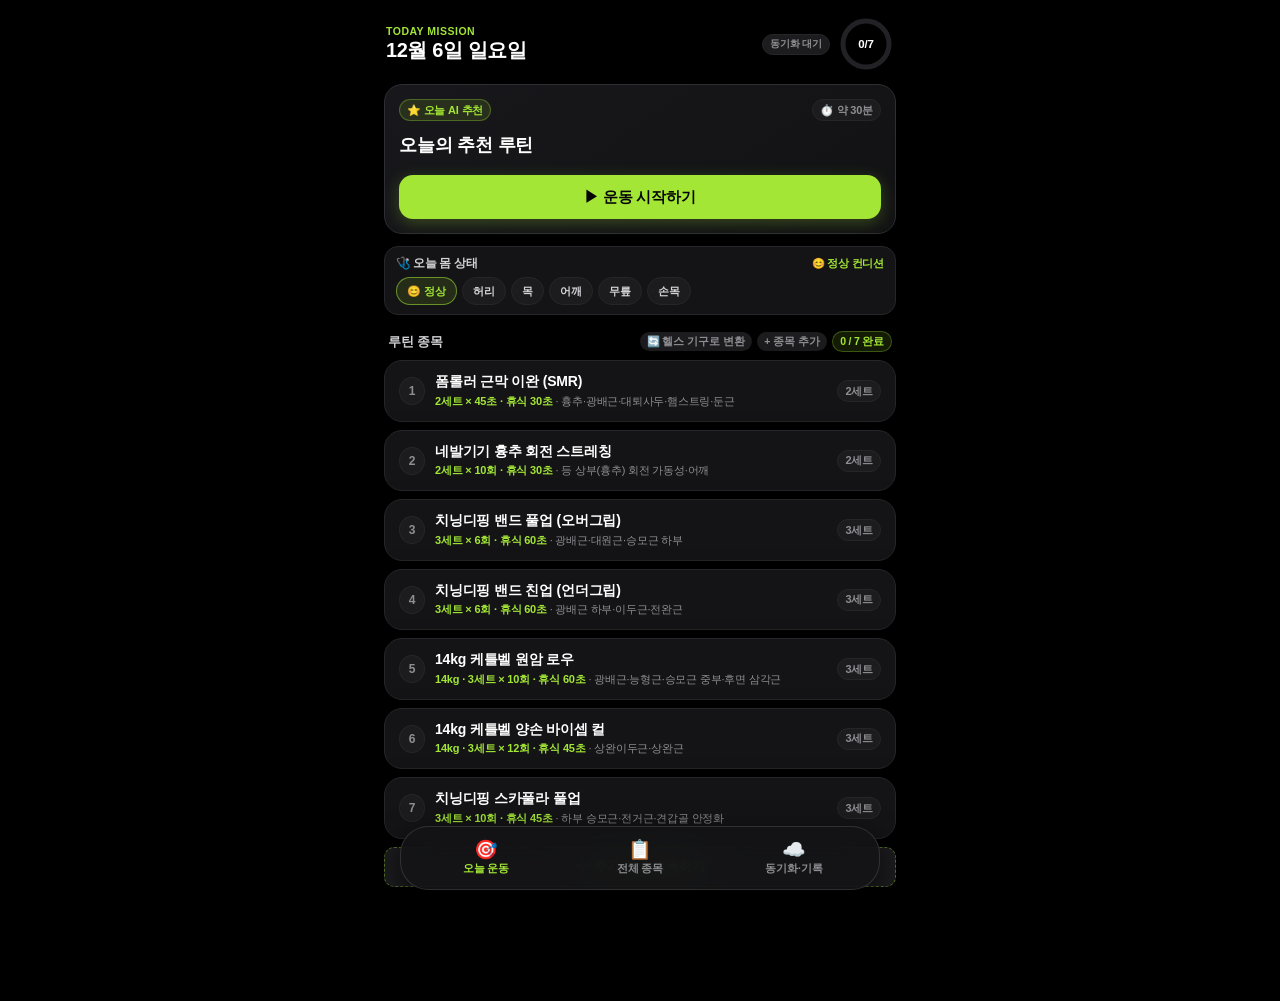
==== commit 27572b49: "feat: smart swap bottom sheet, 1:1 Home<->Gym toggle, undo & bulk pain replace" ====
--- a/index.html
+++ b/index.html
@@ -776,6 +776,50 @@
   font-weight: 800;
 }
 
+/* Smart Swap Sheet & Undo / Mode Toggle Controls */
+.swap-bulk-pain-btn {
+  width: 100%;
+  height: 32px;
+  border-radius: 9px;
+  border: 1px solid rgba(250, 204, 21, 0.55);
+  background: rgba(250, 204, 21, 0.14);
+  color: #fde047;
+  font-size: 11px;
+  font-weight: 900;
+  display: flex;
+  align-items: center;
+  justify-content: center;
+  gap: 5px;
+  padding: 0 10px;
+}
+.swap-cand-card {
+  width: 100%;
+  text-align: left;
+  background: var(--card-2);
+  border: 1px solid var(--border);
+  border-radius: 12px;
+  padding: 10px 12px;
+  display: flex;
+  flex-direction: column;
+  gap: 4px;
+}
+.swap-cand-card.is-pain-safe {
+  border-color: rgba(250, 204, 21, 0.45);
+  background: rgba(250, 204, 21, 0.06);
+}
+.card-undo-swap-btn {
+  display: inline-flex;
+  align-items: center;
+  gap: 4px;
+  background: rgba(255, 255, 255, 0.06);
+  border: 1px solid rgba(255, 255, 255, 0.16);
+  color: var(--text-soft);
+  border-radius: 7px;
+  padding: 2px 8px;
+  font-size: 10px;
+  font-weight: 800;
+}
+
   </style>
 </head>
 <body>
@@ -837,6 +881,7 @@
             <button type="button" class="btn-tap condition-chip" data-cond="무릎">무릎</button>
             <button type="button" class="btn-tap condition-chip" data-cond="손목">손목</button>
           </div>
+          <button id="dashBulkPainBtn" type="button" class="btn-tap swap-bulk-pain-btn hidden"></button>
         </div>
 
         <!-- Today AI Briefing Card (renders when yesterdayRecap / cyclingGuide / bonusTip exist) -->
@@ -850,9 +895,10 @@
 
         <!-- Today Routine Items List -->
         <div class="stack-2" style="margin-top: 4px;">
-          <div class="row-between" style="padding: 0 4px;">
+          <div class="row-between" style="padding: 0 4px; gap: 6px; flex-wrap: wrap;">
             <span style="font-size: 13px; font-weight: 900; color: var(--text-soft);">루틴 종목</span>
-            <div class="row-gap" style="gap: 6px;">
+            <div class="row-gap" style="gap: 5px; flex-wrap: wrap;">
+              <button id="dashModeSwapBtn" type="button" class="btn-tap badge badge-muted" style="font-size: 10.5px;">🔄 헬스 기구로 변환</button>
               <button id="dashReportBtn" type="button" class="btn-tap badge badge-lime hidden" style="font-size: 10.5px;">📊 완료 리포트 보기</button>
               <button id="dashQuickAddBtn" type="button" class="btn-tap badge badge-muted" style="font-size: 10.5px;">+ 종목 추가</button>
               <span id="dashStatusSummary" class="badge badge-lime tabular-nums" style="font-size: 10.5px;">0 / 7 완료</span>
@@ -1143,6 +1189,38 @@
     </div>
   </div>
 
+  <!-- Smart Exercise Swap Bottom Sheet (2 Tabs: Home / Gym + Pain & Reason Chips) -->
+  <div id="swapModal" class="modal-backdrop hidden" style="align-items: flex-end; padding: 0;">
+    <div class="modal-panel stack-3" style="max-width: 540px; border-radius: 24px 24px 0 0; padding: 18px 18px calc(24px + env(safe-area-inset-bottom, 0px));">
+      <div class="row-between">
+        <div>
+          <span class="badge badge-lime">🔄 스마트 종목 교체</span>
+          <div id="swapModalTitle" style="font-size: 16px; font-weight: 900; color: #fff; margin-top: 4px;">대체 종목 선택</div>
+        </div>
+        <button id="swapModalCloseBtn" type="button" class="btn-tap badge badge-muted" style="padding: 5px 10px; font-size: 11.5px;">닫기 ✕</button>
+      </div>
+
+      <!-- Swap Reason 1-Tap Chips -->
+      <div class="stack-1">
+        <div style="font-size: 10.5px; color: var(--text-muted); font-weight: 700;">교체 사유 (AI 학습 연동)</div>
+        <div id="swapReasonChips" class="row-gap" style="gap: 6px; flex-wrap: wrap;">
+          <button type="button" class="btn-tap condition-chip" data-swap-reason="pain">🩹 통증·불편</button>
+          <button type="button" class="btn-tap condition-chip" data-swap-reason="gym_switch">🔄 장소/기구 전환</button>
+          <button type="button" class="btn-tap condition-chip" data-swap-reason="variation">✨ 다른 자극</button>
+        </div>
+      </div>
+
+      <!-- 2 Filter Tabs: Home vs Gym -->
+      <div class="grid-2" style="gap: 6px;">
+        <button id="swapTabHomeBtn" type="button" class="btn-tap mode-btn active" data-swap-mode="home" style="padding: 8px 4px; font-size: 12px;">🏠 홈트 대체</button>
+        <button id="swapTabGymBtn" type="button" class="btn-tap mode-btn" data-swap-mode="gym" style="padding: 8px 4px; font-size: 12px;">🏋️ 헬스 기구 대체</button>
+      </div>
+
+      <!-- Ranked Candidate Cards -->
+      <div id="swapCandidateList" class="stack-2" style="max-height: 46dvh; overflow-y: auto;"></div>
+    </div>
+  </div>
+
   <script>
 (function() {
   "use strict";
@@ -2187,7 +2265,8 @@
           "뭉친 지점에서 3초간 정지해 호흡한 뒤 45초 동안 부드럽게 반복합니다."
         ],
         "breathing": "고개를 돌릴 때 길게 내쉬며 목과 어깨의 힘을 완전히 뺍니다.",
-        "tips": "턱을 천장으로 치켜들거나 목을 빠르게 꺾지 않도록 아주 천천히 움직이세요."
+        "tips": "턱을 천장으로 치켜들거나 목을 빠르게 꺾지 않도록 아주 천천히 움직이세요.",
+        "category": "웜업·이완"
       },
       {
         "id": "home_smr_chest_open",
@@ -2212,7 +2291,8 @@
           "중력에 맡겨 가슴 앞쪽과 어깨 전면이 시원하게 열리는 상태로 45초간 호흡합니다."
         ],
         "breathing": "코로 깊게 들이마시며 흉곽을 넓히고, 입으로 내쉬며 팔과 어깨를 바닥에 맡깁니다.",
-        "tips": "어깨가 귀 쪽으로 으쓱 올라가지 않도록 날개뼈를 아래로 내려 유지하세요."
+        "tips": "어깨가 귀 쪽으로 으쓱 올라가지 않도록 날개뼈를 아래로 내려 유지하세요.",
+        "category": "웜업·이완"
       },
       {
         "id": "home_smr_glute",
@@ -2237,7 +2317,8 @@
           "자극이 큰 부위에서 잠시 멈춰 호흡을 내쉬며 45초간 풀어준 뒤 반대쪽을 진행합니다."
         ],
         "breathing": "통증 부위에서 숨을 참지 말고 길게 내쉬며 힘을 뺍니다.",
-        "tips": "꼬리뼈나 요추를 직접 누르지 말고 엉덩이 바깥쪽 근육 부위에만 체중을 실으세요."
+        "tips": "꼬리뼈나 요추를 직접 누르지 말고 엉덩이 바깥쪽 근육 부위에만 체중을 실으세요.",
+        "category": "웜업·이완"
       },
       {
         "id": "home_smr_thoracic",
@@ -2262,7 +2343,8 @@
           "양팔을 머리 위로 만세 자세(Y자)로 뻗어 2~3초 머문 뒤 천천히 돌아옵니다."
         ],
         "breathing": "등을 뒤로 젖혀 가슴을 열 때 길게 내쉬고, 돌아올 때 들이마십니다.",
-        "tips": "허리(요추)에 폼롤러를 대거나 과도하게 꺾지 않도록 주의하세요."
+        "tips": "허리(요추)에 폼롤러를 대거나 과도하게 꺾지 않도록 주의하세요.",
+        "category": "웜업·이완"
       },
       {
         "id": "home_dead_hang",
@@ -2654,6 +2736,209 @@
     __exp.ENRICHED_DB = ENRICHED_DB;
     __exp.PRESETS = PRESETS;
     __exp.LEGACY_EXERCISE_ALIASES = LEGACY_EXERCISE_ALIASES;
+    
+  };
+
+  __mods["js/swapEngine.mjs"] = function(__req, __exp) {
+    /**
+     * Smart Exercise Swap & 1:1 Home <-> Gym Machine Conversion Engine.
+     */
+    const { ENRICHED_DB, getAllExercises, getMuscleGroup, isWarmupOrStretch, findPainAlertAlternative } = __req("js/data.mjs");
+    
+    const HOME_TO_GYM_MAP = {
+      // 상체 밀기 (가슴)
+      home_deep_pushup: ["gym_chest_press", "gym_bench_press"],
+      home_decline_pushup: ["gym_bench_press", "gym_chest_press"],
+      home_kb_floor_2arm: ["gym_chest_press", "gym_bench_press"],
+      home_kb_floor_1arm: ["gym_chest_press", "gym_bench_press"],
+      home_close_pushup: ["gym_pec_deck", "gym_chest_press"],
+      home_dips: ["gym_chest_press", "gym_pec_deck"],
+      home_kb_triceps: ["gym_pec_deck", "gym_chest_press"],
+    
+      // 상체 밀기 (어깨)
+      home_kb_press: ["gym_shoulder_press"],
+      home_pike_pushup: ["gym_shoulder_press"],
+      home_kb_halo: ["gym_shoulder_press"],
+    
+      // 상체 당기기 (수직)
+      home_band_pullup: ["gym_high_pulley", "gym_long_pull"],
+      home_band_chinup: ["gym_high_pulley", "gym_long_pull"],
+      home_scapular_pullup: ["gym_high_pulley", "gym_long_pull"],
+      home_pullup: ["gym_high_pulley"],
+    
+      // 상체 당기기 (수평)
+      home_kb_row: ["gym_long_pull", "gym_high_pulley"],
+    
+      // 팔 (이두·악력)
+      home_kb_curl: ["gym_arm_curl"],
+      home_gyro_ball: ["gym_arm_curl"],
+    
+      // 하체 (전면·복합)
+      home_goblet_squat: ["gym_leg_press", "gym_leg_ext"],
+      home_bulgarian: ["gym_leg_press", "gym_leg_ext"],
+    
+      // 하체 (후면·둔근)
+      home_kickstand_rdl: ["gym_leg_curl", "gym_inner_thigh"],
+      home_kb_glute_bridge: ["gym_leg_curl", "gym_inner_thigh"],
+      home_kb_swing: ["gym_leg_curl", "gym_leg_press"],
+    
+      // 코어
+      home_forearm_plank: ["gym_plank"],
+      home_deadbug: ["gym_plank"],
+      home_hanging_knee: ["gym_plank"],
+      home_side_bend: ["gym_plank"],
+      home_core_twist: ["gym_plank"],
+      home_kb_suitcase_carry: ["gym_plank"]
+    };
+    
+    const GYM_TO_HOME_MAP = {
+      gym_chest_press: ["home_deep_pushup", "home_kb_floor_2arm", "home_dips"],
+      gym_bench_press: ["home_decline_pushup", "home_deep_pushup", "home_kb_floor_2arm"],
+      gym_pec_deck: ["home_close_pushup", "home_kb_floor_2arm"],
+      gym_shoulder_press: ["home_kb_press", "home_pike_pushup", "home_kb_halo"],
+      gym_high_pulley: ["home_band_pullup", "home_band_chinup", "home_scapular_pullup"],
+      gym_long_pull: ["home_kb_row", "home_band_pullup"],
+      gym_arm_curl: ["home_kb_curl"],
+      gym_leg_press: ["home_goblet_squat", "home_bulgarian"],
+      gym_leg_ext: ["home_bulgarian", "home_goblet_squat"],
+      gym_leg_curl: ["home_kickstand_rdl", "home_kb_glute_bridge", "home_kb_swing"],
+      gym_inner_thigh: ["home_kb_glute_bridge", "home_goblet_squat"],
+      gym_plank: ["home_forearm_plank", "home_deadbug", "home_hanging_knee"]
+    };
+    
+    function pickModeConversionTarget(ex, targetMode, usedIds, customExercises = []) {
+      if (!ex || !ex.id) return null;
+      if (isWarmupOrStretch(ex)) return null; // Warmup & foam roller stretches stay untouched
+      if (ex.mode === targetMode) return null;
+    
+      const allEx = getAllExercises(customExercises);
+      const directList = targetMode === "gym" ? HOME_TO_GYM_MAP[ex.id] : GYM_TO_HOME_MAP[ex.id];
+      if (Array.isArray(directList) && directList.length > 0) {
+        const unused = directList.find(id => !usedIds.has(id) && allEx.some(x => x.id === id));
+        if (unused) return allEx.find(x => x.id === unused) || null;
+        const firstValid = directList.find(id => allEx.some(x => x.id === id));
+        if (firstValid) return allEx.find(x => x.id === firstValid) || null;
+      }
+    
+      // Fallback by muscle group
+      const grp = getMuscleGroup(ex);
+      const sameGrp = allEx.filter(
+        x => x.mode === targetMode && !isWarmupOrStretch(x) && getMuscleGroup(x) === grp && !usedIds.has(x.id)
+      );
+      if (sameGrp.length > 0) return sameGrp[0];
+    
+      const anySameGrp = allEx.filter(x => x.mode === targetMode && !isWarmupOrStretch(x) && getMuscleGroup(x) === grp);
+      return anySameGrp[0] || null;
+    }
+    
+    /**
+     * Returns ranked swap candidates (max 5) for a given exercise & targetMode ("home" | "gym"):
+     * 1) Pain-safe recommendations (matching active painAreas first, then other painAlternatives)
+     * 2) Target-matched equivalents (1:1 mode counterparts + same muscle group alternatives)
+     */
+    function getSwapCandidates(ex, targetMode, painAreas = [], customExercises = []) {
+      if (!ex) return [];
+      const allEx = getAllExercises(customExercises);
+      const byId = new Map(allEx.map(x => [x.id, x]));
+      const seen = new Set([ex.id]);
+      const results = [];
+    
+      const pushCandidate = (candEx, badgeType, tagText, reasonText = "") => {
+        if (!candEx || seen.has(candEx.id)) return;
+        if (candEx.mode !== targetMode) return;
+        seen.add(candEx.id);
+        results.push({
+          ex: candEx,
+          badgeType, // "pain_active" | "pain_alt" | "target"
+          tagText,
+          reasonText
+        });
+      };
+    
+      // 1a. Active pain-area match first
+      const activeAlert = findPainAlertAlternative(ex, painAreas);
+      if (activeAlert && byId.has(activeAlert.altId)) {
+        const c = byId.get(activeAlert.altId);
+        if (c.mode === targetMode) {
+          pushCandidate(c, "pain_active", `🩹 ${activeAlert.matchedArea} 안전 추천`, activeAlert.reason || "");
+        }
+      }
+    
+      // 1b. Other painAlternatives defined in ENRICHED_DB for targetMode
+      const enriched = ENRICHED_DB[ex.id];
+      const painAlts = enriched && Array.isArray(enriched.painAlternatives) ? enriched.painAlternatives : [];
+      for (const alt of painAlts) {
+        if (!alt || !alt.altId || !byId.has(alt.altId)) continue;
+        const c = byId.get(alt.altId);
+        if (c.mode !== targetMode) continue;
+        const isActivePain = Array.isArray(painAreas) && painAreas.some(p => alt.area.includes(p) || p.includes(alt.area));
+        pushCandidate(
+          c,
+          isActivePain ? "pain_active" : "pain_alt",
+          isActivePain ? `🩹 ${alt.area} 안전 추천` : `🩹 ${alt.area} 불편 시`,
+          alt.reason || ""
+        );
+      }
+    
+      // 2a. Direct 1:1 Home<->Gym mapped equivalents (when converting to opposite mode)
+      const directList = targetMode === "gym" ? HOME_TO_GYM_MAP[ex.id] : GYM_TO_HOME_MAP[ex.id];
+      if (Array.isArray(directList)) {
+        for (const tid of directList) {
+          if (byId.has(tid)) {
+            pushCandidate(byId.get(tid), "target", "🎯 1:1 기구/홈트 대응");
+          }
+        }
+      }
+    
+      // 2b. Exercises in targetMode sharing muscle group & overlapping targetMuscle keywords
+      const grp = getMuscleGroup(ex);
+      const srcStretch = isWarmupOrStretch(ex);
+      const srcTokens = String(ex.targetMuscle || "")
+        .split(/[·,\s()]+/)
+        .filter(t => t.length >= 2);
+    
+      const pool = allEx
+        .filter(x => x.mode === targetMode && !seen.has(x.id))
+        .map(x => {
+          let score = 0;
+          if (srcStretch && isWarmupOrStretch(x)) score += 10;
+          else if (!srcStretch && !isWarmupOrStretch(x) && getMuscleGroup(x) === grp) score += 10;
+          else if (!srcStretch && getMuscleGroup(x) !== grp) score -= 5;
+          for (const tok of srcTokens) {
+            if ((x.targetMuscle || "").includes(tok)) score += 3;
+          }
+          if (x.category === ex.category) score += 2;
+          return { ex: x, score };
+        })
+        .filter(item => item.score > 0)
+        .sort((a, b) => b.score - a.score);
+    
+      for (const item of pool) {
+        if (results.length >= 5) break;
+        pushCandidate(item.ex, "target", "🎯 동일 타깃 부위");
+      }
+    
+      // If pain_active existed only in opposite mode, allow showing it cleanly if targetMode has few candidates
+      if (activeAlert && !results.some(r => r.badgeType === "pain_active") && byId.has(activeAlert.altId)) {
+        const opp = byId.get(activeAlert.altId);
+        if (!seen.has(opp.id)) {
+          seen.add(opp.id);
+          results.unshift({
+            ex: opp,
+            badgeType: "pain_active",
+            tagText: `🩹 ${activeAlert.matchedArea} 안전 추천 (${opp.mode === "gym" ? "기구" : "홈트"})`,
+            reasonText: activeAlert.reason || ""
+          });
+        }
+      }
+    
+      return results.slice(0, 5);
+    }
+    
+    __exp.pickModeConversionTarget = pickModeConversionTarget;
+    __exp.getSwapCandidates = getSwapCandidates;
+    __exp.HOME_TO_GYM_MAP = HOME_TO_GYM_MAP;
+    __exp.GYM_TO_HOME_MAP = GYM_TO_HOME_MAP;
     
   };
 
@@ -3240,7 +3525,8 @@
      * midnight rollover protection, and planned-sets reconciliation.
      */
     const { getTodayStr, getWorkoutDateStr } = __req("js/date.mjs");
-    const { EXERCISES, getAllExercises, isWarmupOrStretch, resolveExerciseId, getLegacyAliasForNewId } = __req("js/data.mjs");
+    const { EXERCISES, getAllExercises, isWarmupOrStretch, resolveExerciseId, getLegacyAliasForNewId, findPainAlertAlternative } = __req("js/data.mjs");
+    const { pickModeConversionTarget } = __req("js/swapEngine.mjs");
     const { calculateWorkoutMetrics } = __req("js/metrics.mjs");
     
     const STORAGE_KEY_V9 = "workout_companion_state_v9";
@@ -3495,7 +3781,11 @@
                 defaultWeightKg: hasRoutineWeight ? it.weightKg : found.defaultWeightKg,
                 routineWeightKg: hasRoutineWeight ? it.weightKg : null,
                 restSec: it.restSec || found.restSec,
-                reason: it.reason || ""
+                reason: it.reason || "",
+                swappedFrom: it.swappedFrom || null,
+                swapReason: it.swapReason || null,
+                undoItem: it.undoItem || null,
+                doneOffsetSets: it.doneOffsetSets || 0
               })
             );
           } else {
@@ -3511,7 +3801,11 @@
               defaultWeightKg: hasRoutineWeight ? it.weightKg : 0,
               routineWeightKg: hasRoutineWeight ? it.weightKg : null,
               restSec: it.restSec || 60,
-              reason: it.reason || ""
+              reason: it.reason || "",
+              swappedFrom: it.swappedFrom || null,
+              swapReason: it.swapReason || null,
+              undoItem: it.undoItem || null,
+              doneOffsetSets: it.doneOffsetSets || 0
             });
           }
         };
@@ -3611,33 +3905,227 @@
         return getTodayRoutineExercises().findIndex(x => x.id === ex.id);
       }
     
-      function replaceTodayRoutineExercise(idx, altId) {
+      function ensureMaterializedRoutine() {
+        const cur = getTodayRoutineExercises();
+        if (!state.todayRoutine || !Array.isArray(state.todayRoutine.items) || state.todayRoutine.items.length === 0) {
+          state.todayRoutine = {
+            date: getWorkoutDateStr(),
+            title: (state.todayRoutine && state.todayRoutine.title) || "오늘의 맞춤 운동 루틴",
+            note: (state.todayRoutine && state.todayRoutine.note) || "",
+            mode: (state.todayRoutine && state.todayRoutine.mode) || (cur[0] && cur[0].mode) || "home",
+            items: cur.map(x => ({
+              id: x.id,
+              label: x.name,
+              sets: x.defaultSets,
+              reps: x.defaultReps,
+              weightKg: typeof x.defaultWeightKg === "number" ? x.defaultWeightKg : undefined,
+              restSec: x.restSec || 60,
+              reason: x.reason || ""
+            }))
+          };
+          state.extraTodayIds = [];
+        } else if (Array.isArray(state.extraTodayIds) && state.extraTodayIds.length > 0) {
+          const existing = new Set(state.todayRoutine.items.map(it => resolveExerciseId(it && it.id)));
+          const all = getAllExercises(state.customExercises);
+          state.extraTodayIds.forEach(eid => {
+            const resId = resolveExerciseId(eid);
+            if (existing.has(resId)) return;
+            const found = all.find(x => x.id === resId);
+            if (found) {
+              existing.add(resId);
+              state.todayRoutine.items.push({
+                id: found.id,
+                label: found.name,
+                sets: found.defaultSets,
+                reps: found.defaultReps,
+                weightKg: typeof found.defaultWeightKg === "number" ? found.defaultWeightKg : undefined,
+                restSec: found.restSec || 60
+              });
+            }
+          });
+          state.extraTodayIds = [];
+        }
+        return state.todayRoutine.items;
+      }
+    
+      function replaceTodayRoutineExercise(idx, altId, swapReason = "variation") {
         const all = getAllExercises(state.customExercises);
-        const altEx = all.find(x => x.id === altId);
+        const resolvedAlt = resolveExerciseId(altId);
+        const altEx = all.find(x => x.id === resolvedAlt);
         if (!altEx) return false;
+    
         const current = getTodayRoutineExercises();
         if (idx < 0 || idx >= current.length) return false;
-    
-        const spec = {
+        const oldEx = current[idx];
+        if (oldEx && oldEx.id === altEx.id) return false;
+    
+        const itemsArr = ensureMaterializedRoutine();
+        const prevItem = itemsArr[idx] || { id: oldEx.id, label: oldEx.name };
+    
+        // 1. Check partial set completion on old exercise & preserve it in state.records
+        const todayDate = getWorkoutDateStr();
+        const oldRec = getRecord(oldEx, todayDate);
+        const oldDoneCount = Array.isArray(oldRec.sets) ? oldRec.sets.filter(s => s && s.done).length : 0;
+    
+        // 2. Determine optimal weight from prior history (or altEx defaults)
+        const prevHist = getLastRecord(altEx.id, altEx.name, todayDate);
+        let targetWeight = typeof altEx.defaultWeightKg === "number" ? altEx.defaultWeightKg : null;
+        if (prevHist && prevHist.data) {
+          const histW = prevHist.data.actualWeightKg ?? prevHist.data.plannedWeightKg;
+          if (typeof histW === "number" && histW > 0) targetWeight = histW;
+        }
+    
+        const baseSets = altEx.defaultSets || 3;
+        const remainingSets = oldDoneCount > 0 ? Math.max(1, baseSets - oldDoneCount) : baseSets;
+        const targetReps = (prevHist && prevHist.data && prevHist.data.plannedReps) || altEx.defaultReps || "10회";
+        const originalId = prevItem.swappedFrom || prevItem.id;
+        const undoItem = prevItem.undoItem ? Object.assign({}, prevItem.undoItem) : Object.assign({}, prevItem);
+        const reasonTag =
+          swapReason === "pain" ? "통증 안전 대체" : swapReason === "gym_switch" ? "장소·기구 전환" : "다른 자극 교체";
+    
+        itemsArr[idx] = {
           id: altEx.id,
           label: altEx.name,
-          sets: altEx.defaultSets,
-          reps: altEx.defaultReps,
-          weightKg: altEx.defaultWeightKg,
-          restSec: altEx.restSec || 60
+          sets: remainingSets,
+          reps: targetReps,
+          weightKg: typeof targetWeight === "number" ? targetWeight : undefined,
+          restSec: altEx.restSec || 60,
+          reason: reasonTag,
+          swappedFrom: originalId,
+          swapReason,
+          undoItem,
+          doneOffsetSets: oldDoneCount
         };
     
-        if (state.todayRoutine && Array.isArray(state.todayRoutine.items) && idx < state.todayRoutine.items.length) {
-          state.todayRoutine.items[idx] = spec;
-        } else {
-          const extraIdx = idx - ((state.todayRoutine && Array.isArray(state.todayRoutine.items) && state.todayRoutine.items.length) || 0);
-          if (Array.isArray(state.extraTodayIds) && extraIdx >= 0 && extraIdx < state.extraTodayIds.length) {
-            state.extraTodayIds[extraIdx] = altEx.id;
+        // Reconcile replacement record cleanly if not yet done today
+        const curAltRec = state.records[altEx.id];
+        const altAlreadyHasDoneToday = curAltRec && curAltRec.lastUpdatedDate === todayDate && curAltRec.sets && curAltRec.sets.some(s => s.done);
+        if (!altAlreadyHasDoneToday) {
+          const setsArr = [];
+          for (let i = 0; i < remainingSets; i++) {
+            setsArr.push({ weightKg: typeof targetWeight === "number" ? targetWeight : 0, reps: targetReps, done: false });
           }
-        }
+          state.records[altEx.id] = {
+            sets: setsArr,
+            isCompleted: false,
+            rpe: null,
+            preference: (curAltRec && curAltRec.preference) || null,
+            preferenceNote: (curAltRec && curAltRec.preferenceNote) || "",
+            lastUpdatedDate: curAltRec && curAltRec.lastUpdatedDate ? curAltRec.lastUpdatedDate : ""
+          };
+        }
+    
         markUserInteractedToday();
         persistState();
         return true;
+      }
+    
+      function undoRoutineSwap(idx) {
+        if (!state.todayRoutine || !Array.isArray(state.todayRoutine.items)) return false;
+        const item = state.todayRoutine.items[idx];
+        if (!item || !item.undoItem) return false;
+        const restored = Object.assign({}, item.undoItem);
+        delete restored.swappedFrom;
+        delete restored.swapReason;
+        delete restored.undoItem;
+        delete restored.doneOffsetSets;
+        state.todayRoutine.items[idx] = restored;
+        markUserInteractedToday();
+        persistState();
+        return true;
+      }
+    
+      function getRoutineEffectiveMode() {
+        const items = getTodayRoutineExercises();
+        let gymCount = 0;
+        let homeCount = 0;
+        for (const ex of items) {
+          if (isWarmupOrStretch(ex)) continue;
+          if (ex.mode === "gym") gymCount++;
+          else homeCount++;
+        }
+        if (gymCount > homeCount) return "gym";
+        if (homeCount > gymCount) return "home";
+        return (state.todayRoutine && state.todayRoutine.mode === "gym") ? "gym" : "home";
+      }
+    
+      function toggleRoutineMode() {
+        ensureMaterializedRoutine();
+        const current = getTodayRoutineExercises();
+        const curMode = getRoutineEffectiveMode();
+        const targetMode = curMode === "gym" ? "home" : "gym";
+        const todayDate = getWorkoutDateStr();
+    
+        // Check if we can cleanly revert a prior mode conversion
+        const backup = state.todayRoutine && state.todayRoutine.modeBackup;
+        if (backup && backup.targetMode === curMode && backup.fromMode === targetMode && Array.isArray(backup.items)) {
+          let revertedCount = 0;
+          for (let i = 0; i < current.length; i++) {
+            const rec = getRecord(current[i], todayDate);
+            if (rec.isCompleted) continue;
+            const spec = state.todayRoutine.items[i];
+            if (spec && spec.swapReason === "gym_switch" && spec.undoItem) {
+              undoRoutineSwap(i);
+              revertedCount++;
+            }
+          }
+          state.todayRoutine.mode = targetMode;
+          delete state.todayRoutine.modeBackup;
+          markUserInteractedToday();
+          persistState();
+          return { convertedCount: revertedCount, targetMode, reverted: true };
+        }
+    
+        state.todayRoutine.modeBackup = {
+          fromMode: curMode,
+          targetMode,
+          items: state.todayRoutine.items.map(it => Object.assign({}, it))
+        };
+    
+        const usedIds = new Set();
+        current.forEach(ex => {
+          const rec = getRecord(ex, todayDate);
+          if (rec.isCompleted || isWarmupOrStretch(ex) || ex.mode === targetMode) {
+            usedIds.add(ex.id);
+          }
+        });
+    
+        let convertedCount = 0;
+        for (let i = 0; i < current.length; i++) {
+          const ex = current[i];
+          const rec = getRecord(ex, todayDate);
+          if (rec.isCompleted || isWarmupOrStretch(ex) || ex.mode === targetMode) continue;
+          const targetEx = pickModeConversionTarget(ex, targetMode, usedIds, state.customExercises);
+          if (targetEx) {
+            usedIds.add(targetEx.id);
+            if (replaceTodayRoutineExercise(i, targetEx.id, "gym_switch")) {
+              convertedCount++;
+            }
+          }
+        }
+    
+        state.todayRoutine.mode = targetMode;
+        markUserInteractedToday();
+        persistState();
+        return { convertedCount, targetMode, reverted: false };
+      }
+    
+      function bulkReplacePainExercises(painAreas = []) {
+        if (!Array.isArray(painAreas) || painAreas.length === 0) return 0;
+        ensureMaterializedRoutine();
+        const current = getTodayRoutineExercises();
+        const todayDate = getWorkoutDateStr();
+        let count = 0;
+        for (let i = 0; i < current.length; i++) {
+          const ex = current[i];
+          const rec = getRecord(ex, todayDate);
+          if (rec.isCompleted) continue;
+          const alt = findPainAlertAlternative(ex, painAreas);
+          if (alt && replaceTodayRoutineExercise(i, alt.altId, "pain")) {
+            count++;
+          }
+        }
+        return count;
       }
     
       function getFilteredCatalogExercises() {
@@ -3736,6 +4224,10 @@
         getTodayRoutineExercises,
         addExerciseToTodayRoutine,
         replaceTodayRoutineExercise,
+        undoRoutineSwap,
+        getRoutineEffectiveMode,
+        toggleRoutineMode,
+        bulkReplacePainExercises,
         getFilteredCatalogExercises,
         getLastRecord,
         refreshMetrics
@@ -4088,6 +4580,7 @@
           isCompleted: isComp,
           preference: rec.preference || "neutral",
           preferenceNote: rec.preferenceNote || "",
+          ...(ex.swappedFrom ? { swappedFrom: ex.swappedFrom, swapReason: ex.swapReason || "variation" } : {}),
           setLogs: setsArr.map((s, idx) => ({
             set: idx + 1,
             weightKg: s.weightKg != null ? s.weightKg : w,
@@ -4769,8 +5262,9 @@
     /**
      * Modals controller: RPE Bottom Sheet, Rich 3-Step Guide & Frame Player Modal, and Custom Exercise Modal.
      */
-    const { ENRICHED_DB, getGuideMedia, isWarmupOrStretch, getAllExercises } = __req("js/data.mjs");
-    const { getTodayStr } = __req("js/date.mjs");
+    const { ENRICHED_DB, getGuideMedia, isWarmupOrStretch, getAllExercises, findPainAlertAlternative } = __req("js/data.mjs");
+    const { getTodayStr, getWorkoutDateStr } = __req("js/date.mjs");
+    const { getSwapCandidates } = __req("js/swapEngine.mjs");
     const { renderCompletionReportModal } = __req("js/ui/report.mjs");
     
     function createModalController({ store, sync, onRenderAll, showToast }) {
@@ -4780,6 +5274,10 @@
       let guideFrameIdx = 0; // 0 | 1 | 2
       let guidePlaying = false;
       let activeGuideEx = null;
+      let swapTargetIdx = 0;
+      let swapTabMode = "home";
+      let swapReason = "variation";
+      let swapReasonManual = false;
     
       function stopGuideAutoPlay() {
         if (guidePlayTimer) {
@@ -5038,6 +5536,104 @@
         document.getElementById("quickAddModal")?.classList.add("hidden");
       }
     
+      function closeSwapModal() {
+        document.getElementById("swapModal")?.classList.add("hidden");
+      }
+    
+      function renderSwapModalBody() {
+        const items = store.getTodayRoutineExercises();
+        const ex = items[swapTargetIdx];
+        if (!ex) return;
+    
+        const titleEl = document.getElementById("swapModalTitle");
+        if (titleEl) titleEl.textContent = `${ex.name} 대체 선택`;
+    
+        // Update reason chip active classes
+        document.querySelectorAll("#swapReasonChips [data-swap-reason]").forEach(btn => {
+          const r = btn.dataset.swapReason;
+          btn.classList.remove("active-ok", "active-pain");
+          if (r === swapReason) {
+            btn.classList.add(r === "pain" ? "active-pain" : "active-ok");
+          }
+        });
+    
+        // Update Home vs Gym filter tab active classes
+        const homeBtn = document.getElementById("swapTabHomeBtn");
+        const gymBtn = document.getElementById("swapTabGymBtn");
+        if (homeBtn) homeBtn.classList.toggle("active", swapTabMode === "home");
+        if (gymBtn) gymBtn.classList.toggle("active", swapTabMode === "gym");
+    
+        const painAreas =
+          store.state.bodyCondition && Array.isArray(store.state.bodyCondition.painAreas)
+            ? store.state.bodyCondition.painAreas
+            : [];
+        const cands = getSwapCandidates(ex, swapTabMode, painAreas, store.state.customExercises);
+        const listWrap = document.getElementById("swapCandidateList");
+        if (!listWrap) return;
+    
+        if (!cands.length) {
+          listWrap.innerHTML = `<div style="font-size:12px; color:var(--text-muted); text-align:center; padding:16px;">해당 모드에 대응하는 추천 종목이 없습니다.</div>`;
+          return;
+        }
+    
+        const todayDate = getWorkoutDateStr();
+        listWrap.innerHTML = cands
+          .map(c => {
+            const cand = c.ex;
+            const isPain = c.badgeType === "pain_active" || c.badgeType === "pain_alt";
+            const badgeCls = isPain ? "badge-amber" : "badge-lime";
+            const prev = store.getLastRecord(cand.id, cand.name, todayDate);
+            const w = prev && prev.data && (prev.data.actualWeightKg ?? prev.data.plannedWeightKg) > 0
+              ? `${prev.data.actualWeightKg ?? prev.data.plannedWeightKg}kg (최근기록)`
+              : cand.defaultWeightKg > 0
+                ? `${cand.defaultWeightKg}kg`
+                : "맨몸/소도구";
+            return `
+              <button type="button" class="btn-tap swap-cand-card ${c.badgeType === "pain_active" ? "is-pain-safe" : ""}" data-swap-pick="${cand.id}">
+                <div class="row-between" style="width:100%; gap:6px;">
+                  <span class="badge ${badgeCls}" style="font-size:10px;">${c.tagText}</span>
+                  <span style="font-size:10.5px; color:var(--text-muted); font-weight:700;">${cand.defaultSets}세트 × ${cand.defaultReps} · ${w}</span>
+                </div>
+                <div style="font-size:14.5px; font-weight:900; color:#ffffff;">${cand.name}</div>
+                <div style="font-size:11px; color:var(--accent); font-weight:700;">${cand.targetMuscle}</div>
+                ${c.reasonText ? `<div style="font-size:10.5px; color:var(--text-soft); line-height:1.35;">💡 ${c.reasonText}</div>` : ""}
+              </button>
+            `;
+          })
+          .join("");
+    
+        listWrap.querySelectorAll("[data-swap-pick]").forEach(btn => {
+          btn.addEventListener("click", () => {
+            const altId = btn.dataset.swapPick;
+            const ok = store.replaceTodayRoutineExercise(swapTargetIdx, altId, swapReason);
+            closeSwapModal();
+            if (ok) {
+              sync.scheduleAutoPush(300);
+              onRenderAll();
+              const updated = store.getTodayRoutineExercises()[swapTargetIdx];
+              showToast(`🔄 [${(updated && updated.name) || altId}](으)로 교체되었습니다.`);
+            }
+          });
+        });
+      }
+    
+      function openSwapModal(cardIdx) {
+        const items = store.getTodayRoutineExercises();
+        const ex = items[cardIdx];
+        if (!ex) return;
+        swapTargetIdx = cardIdx;
+        swapTabMode = ex.mode === "gym" ? "gym" : "home";
+        const painAreas =
+          store.state.bodyCondition && Array.isArray(store.state.bodyCondition.painAreas)
+            ? store.state.bodyCondition.painAreas
+            : [];
+        const alertAlt = findPainAlertAlternative(ex, painAreas);
+        swapReason = alertAlt ? "pain" : "variation";
+        swapReasonManual = false;
+        renderSwapModalBody();
+        document.getElementById("swapModal")?.classList.remove("hidden");
+      }
+    
       function openRpeBottomSheet(ex, rec) {
         if (!ex) return;
         if (isWarmupOrStretch(ex)) {
@@ -5117,6 +5713,28 @@
             onRenderAll();
             showToast(`➕ [${(added && added.name) || exId}] ${sets}세트 × ${reps} 추가됨!`);
           }
+        });
+    
+        document.getElementById("swapModalCloseBtn")?.addEventListener("click", closeSwapModal);
+        document.getElementById("swapModal")?.addEventListener("click", e => {
+          if (e.target.id === "swapModal") closeSwapModal();
+        });
+        document.querySelectorAll("#swapReasonChips [data-swap-reason]").forEach(btn => {
+          btn.addEventListener("click", () => {
+            swapReason = btn.dataset.swapReason;
+            swapReasonManual = true;
+            renderSwapModalBody();
+          });
+        });
+        document.querySelectorAll("#swapModal [data-swap-mode]").forEach(btn => {
+          btn.addEventListener("click", () => {
+            swapTabMode = btn.dataset.swapMode;
+            const ex = store.getTodayRoutineExercises()[swapTargetIdx];
+            if (!swapReasonManual && ex && ex.mode !== swapTabMode && swapReason !== "pain") {
+              swapReason = "gym_switch";
+            }
+            renderSwapModalBody();
+          });
         });
     
         document.getElementById("addCustomExBtn")?.addEventListener("click", () => {
@@ -5161,6 +5779,8 @@
         closeCompletionReportModal,
         openQuickAddModal,
         closeQuickAddModal,
+        openSwapModal,
+        closeSwapModal,
         directFinishExercise,
         openRpeBottomSheet,
         finalizeFinishWithRpe,
@@ -5292,6 +5912,38 @@
             if (sync) sync.pushToGoogleDrive(true);
           };
         });
+      }
+    
+      // Bulk Pain Replacement Button ("🩹 허리 부담 종목 N개 한 번에 대체하기")
+      const bulkPainBtn = document.getElementById("dashBulkPainBtn");
+      if (bulkPainBtn) {
+        const painMatchCount = painAreas.length > 0
+          ? items.filter(ex => !store.getRecord(ex).isCompleted && Boolean(findPainAlertAlternative(ex, painAreas))).length
+          : 0;
+        if (painMatchCount > 0) {
+          bulkPainBtn.textContent = `🩹 ${painAreas.join("·")} 부담 종목 ${painMatchCount}개 한 번에 대체하기`;
+          bulkPainBtn.classList.remove("hidden");
+          bulkPainBtn.onclick = () => {
+            const replaced = store.bulkReplacePainExercises(painAreas);
+            if (replaced > 0) {
+              if (sync) sync.scheduleAutoPush(300);
+              if (onRenderAll) onRenderAll();
+              if (showToast) showToast(`🩹 ${replaced}개 종목을 안전한 대체 운동으로 일괄 전환했습니다!`);
+            }
+          };
+        } else {
+          bulkPainBtn.classList.add("hidden");
+        }
+      }
+    
+      // Screen 1 Routine Mode Conversion Toggle ("🔄 헬스 기구로 변환" / "🔄 홈트로 변환")
+      const modeSwapBtn = document.getElementById("dashModeSwapBtn");
+      if (modeSwapBtn) {
+        const curEffMode = store.getRoutineEffectiveMode ? store.getRoutineEffectiveMode() : "home";
+        const isGymMode = curEffMode === "gym";
+        modeSwapBtn.textContent = isGymMode ? "🔄 홈트로 변환" : "🔄 헬스 기구로 변환";
+        modeSwapBtn.classList.toggle("badge-lime", isGymMode);
+        modeSwapBtn.classList.toggle("badge-muted", !isGymMode);
       }
     
       // CTA Button text
@@ -5713,10 +6365,13 @@
             }
     
             <div class="unified-coach-body">
-              <!-- 2. Exercise Title Row (No Truncation) + Unilateral Badge -->
+              <!-- 2. Exercise Title Row (No Truncation) + Unilateral Badge + Undo Swap -->
               <div style="display:flex; align-items:flex-start; justify-content:space-between; gap:6px;">
                 <span style="font-size:16.5px; font-weight:900; color:#ffffff; word-break:keep-all; line-height:1.25; letter-spacing:-0.3px;">${ex.name}</span>
-                ${enriched && enriched.unilateral ? `<span class="badge badge-purple" style="font-size:9.5px; padding:1px 6px; flex-shrink:0; white-space:nowrap; margin-top:1px;">↔ 양쪽</span>` : ""}
+                <div style="display:flex; align-items:center; gap:4px; flex-shrink:0; margin-top:1px;">
+                  ${ex.swappedFrom ? `<button type="button" data-card-action="undo-swap" class="btn-tap card-undo-swap-btn">↩ 원래 종목 복구</button>` : ""}
+                  ${enriched && enriched.unilateral ? `<span class="badge badge-purple" style="font-size:9.5px; padding:1px 6px; white-space:nowrap;">↔ 양쪽</span>` : ""}
+                </div>
               </div>
     
               <!-- 3. Meta Row: Equipment Capsule + Neon Lime Target Muscle -->
@@ -5779,13 +6434,17 @@
                   ${enriched && enriched.unilateral ? `<span class="badge badge-purple" style="font-size:9.5px; padding:1px 5px; flex-shrink:0;">좌우 각각</span>` : ""}
                 </div>
                 ${
-                  firstAlt
+                  alertAlt
                     ? `
-                  <button type="button" data-card-action="switch-alt" data-alt-id="${firstAlt.altId}" class="btn-tap" style="font-size:10.5px; font-weight:800; color:${alertAlt ? "#fde047" : "var(--amber-bright)"}; background:${alertAlt ? "rgba(250,204,21,0.18)" : "rgba(250,204,21,0.1)"}; border:1px solid ${alertAlt ? "rgba(250,204,21,0.55)" : "rgba(250,204,21,0.3)"}; border-radius:7px; height:24px; padding:0 7px; display:flex; align-items:center; gap:3px; white-space:nowrap; max-width:65%; overflow:hidden; text-overflow:ellipsis; flex-shrink:0;">
-                    <span style="overflow:hidden; text-overflow:ellipsis;">🩹 ${alertAlt ? `${alertAlt.matchedArea} 주의 · 원탭 대체` : `${firstAlt.area} 불편 시`} → ${firstAlt.altName.replace(/^[0-9]+kg\s*/, "")}</span>
+                  <button type="button" data-card-action="open-swap-sheet" class="btn-tap" style="font-size:10.5px; font-weight:800; color:#fde047; background:rgba(250,204,21,0.18); border:1px solid rgba(250,204,21,0.55); border-radius:7px; height:24px; padding:0 8px; display:flex; align-items:center; gap:3px; white-space:nowrap; max-width:65%; overflow:hidden; text-overflow:ellipsis; flex-shrink:0;">
+                    <span style="overflow:hidden; text-overflow:ellipsis;">🩹 ${alertAlt.matchedArea} 주의 · 종목 교체</span>
                   </button>
                 `
-                    : `<span style="font-size:10px; color:var(--text-muted); flex-shrink:0;">표준 자세 권장</span>`
+                    : `
+                  <button type="button" data-card-action="open-swap-sheet" class="btn-tap" style="font-size:10.5px; font-weight:800; color:var(--accent); background:var(--accent-bg); border:1px solid rgba(163,230,53,0.35); border-radius:7px; height:24px; padding:0 8px; display:flex; align-items:center; gap:3px; white-space:nowrap; flex-shrink:0;">
+                    🔄 종목 교체 · 대체
+                  </button>
+                `
                 }
               </div>
             </div>
@@ -5884,6 +6543,17 @@
               const curReps = (rec.sets[0] && rec.sets[0].reps) || ex.defaultReps || "30초";
               const targetSec = parseTimedSeconds(curReps) || 30;
               workTimerCtrl.reset(targetSec, ex.id);
+            } else if (act === "open-swap-sheet") {
+              if (modals && typeof modals.openSwapModal === "function") {
+                modals.openSwapModal(store.state.todayCardIndex);
+              }
+            } else if (act === "undo-swap") {
+              if (store.undoRoutineSwap(store.state.todayCardIndex)) {
+                sync.scheduleAutoPush(300);
+                onRenderAll();
+                const reverted = store.getTodayRoutineExercises()[store.state.todayCardIndex];
+                showToast(`↩ [${(reverted && reverted.name) || "원래 종목"}]으로 복구되었습니다.`);
+              }
             } else if (act === "switch-alt") {
               const altId = el.dataset.altId;
               const items = store.getTodayRoutineExercises();
@@ -5893,7 +6563,7 @@
                 onRenderAll();
                 showToast(`🩹 ${items[targetIdx].name}(으)로 이동했습니다.`);
               } else {
-                const ok = store.replaceTodayRoutineExercise(store.state.todayCardIndex, altId);
+                const ok = store.replaceTodayRoutineExercise(store.state.todayCardIndex, altId, "pain");
                 if (ok) {
                   sync.scheduleAutoPush(500);
                   onRenderAll();
@@ -6031,7 +6701,8 @@
             const addOpen = !document.getElementById("addExModal")?.classList.contains("hidden");
             const quickAddOpen = !document.getElementById("quickAddModal")?.classList.contains("hidden");
             const reportOpen = !document.getElementById("reportModal")?.classList.contains("hidden");
-            if (rpeOpen || zoomOpen || addOpen || quickAddOpen || reportOpen) {
+            const swapOpen = !document.getElementById("swapModal")?.classList.contains("hidden");
+            if (rpeOpen || zoomOpen || addOpen || quickAddOpen || reportOpen || swapOpen) {
               cancelled = true;
               return;
             }
@@ -6652,6 +7323,19 @@
         modals.openQuickAddModal();
       });
     
+      document.getElementById("dashModeSwapBtn")?.addEventListener("click", () => {
+        const res = store.toggleRoutineMode();
+        renderAll();
+        sync.scheduleAutoPush(400);
+        if (res.reverted) {
+          showToast(`🔄 ${res.targetMode === "gym" ? "헬스 기구" : "홈트"} 루틴 원래 상태로 복구했습니다!`);
+        } else if (res.convertedCount > 0) {
+          showToast(`🔄 ${res.convertedCount}개 종목을 ${res.targetMode === "gym" ? "🏋️ 헬스 기구" : "🏠 홈트"}로 일괄 변환했습니다!`);
+        } else {
+          showToast("변환할 미완료 종목이 없습니다.");
+        }
+      });
+    
       document.getElementById("dashReportBtn")?.addEventListener("click", () => {
         modals.openCompletionReportModal();
       });
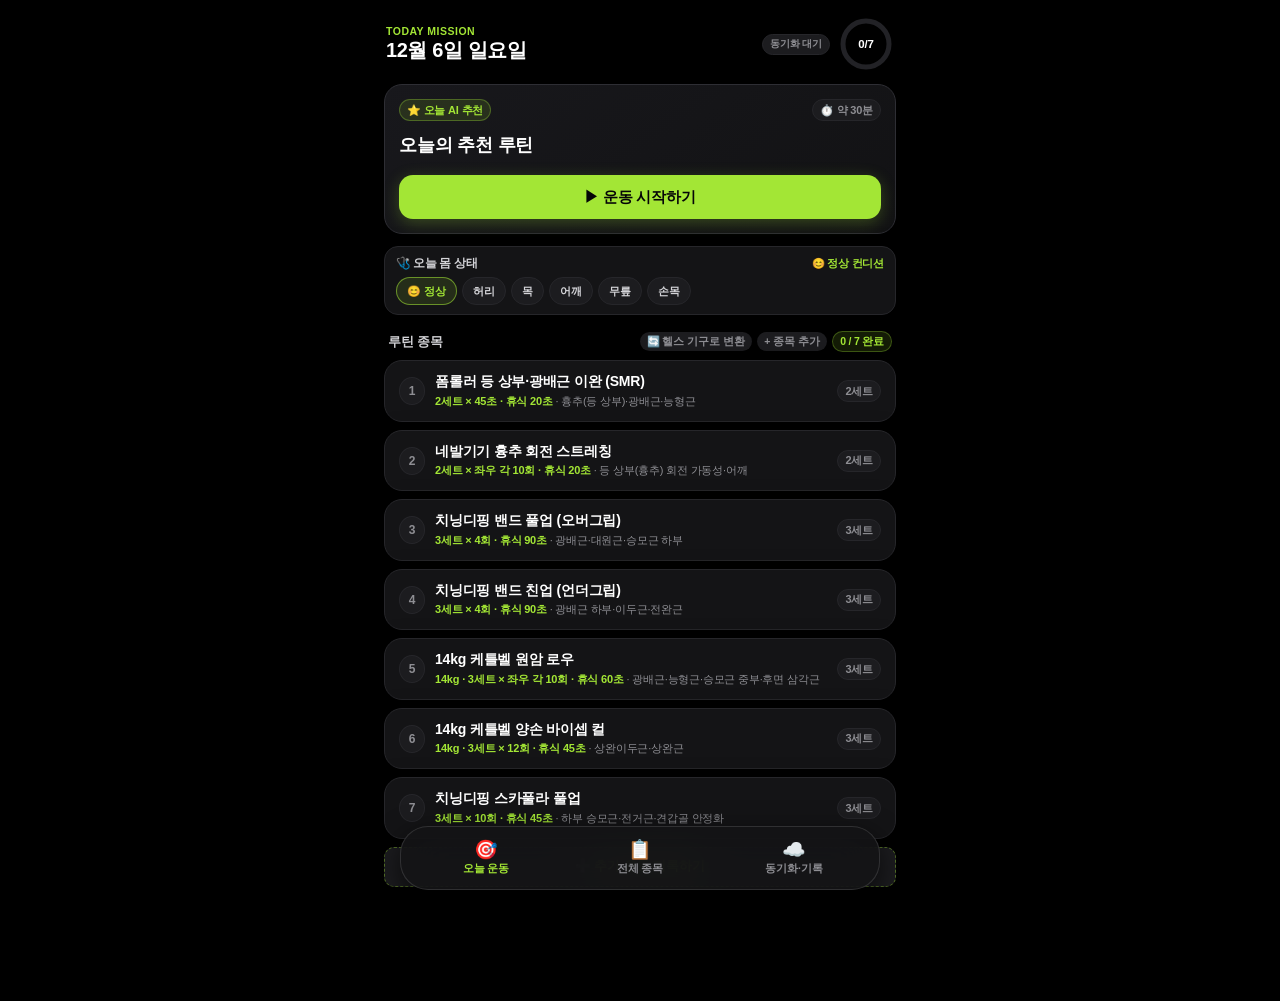
==== commit 991fc1ad: "feat: home_smr single-focus, 2 new guides, 48 rest/rep calibration & dislike sync" ====
--- a/index.html
+++ b/index.html
@@ -1224,7 +1224,7 @@
   <script>
 (function() {
   "use strict";
-  const __INJECTED_ENRICHED_DB__ = {"home_smr":{"tempo":"왕복 4초 · 정지 3~5초","unilateral":false,"doCue":"뭉친 지점에서 3~5초 멈춰 호흡을 길게 내쉬며 이완","dontCue":"허리(요추)나 무릎·고관절 뼈 위를 빠르게 직접 압박","phases":[{"step":1,"title":"위치 잡기","breath":"코로 깊게 들이마시기","tempo":"자세 고정","cue":"날개뼈 아래 흉추에 폼롤러를 가로로 대고 머리 뒤를 가볍게 받칩니다."},{"step":2,"title":"흉추·광배 롤링","breath":"길게 내쉬며 이완","tempo":"왕복 4초","cue":"엉덩이를 살짝 들어 위아래로 천천히 굴리며 등 상부와 광배근을 풉니다."},{"step":3,"title":"하체·둔근 이완","breath":"뭉친 곳에서 3~5초 호흡","tempo":"부위당 15초","cue":"허벅지 앞·뒤와 둔근에 올려 팔로 체중을 분산하며 천천히 왕복합니다."}],"painAlternatives":[{"area":"허리","altId":"home_thoracic_rot","altName":"네발기기 흉추 회전 스트레칭","reason":"요추 압박 없이 등 상부 가동성만 안전하게 확보"}]},"home_thoracic_rot":{"tempo":"2-2-2","unilateral":true,"doCue":"골반을 고정한 채 가슴과 팔꿈치를 천장 쪽으로 활짝 열기","dontCue":"허리(요추)가 꺾이거나 엉덩이가 옆으로 크게 흔들림","phases":[{"step":1,"title":"네발기기 셋업","breath":"코어 긴장하며 들이마시기","tempo":"1초 고정","cue":"손목은 어깨 아래, 무릎은 골반 아래 두고 한 손을 귀 뒤에 댑니다."},{"step":2,"title":"안쪽 접기","breath":"가볍게 들이마시기","tempo":"2초 천천히","cue":"팔꿈치를 지지하는 팔 안쪽 바닥 방향으로 부드럽게 넣습니다."},{"step":3,"title":"천장 회전 열기","breath":"열면서 길게 내쉬기","tempo":"정점 2초 유지","cue":"시선과 가슴을 함께 천장 쪽으로 열어 등 상부를 시원하게 회전합니다."}],"painAlternatives":[{"area":"무릎","altId":"home_smr","altName":"폼롤러 근막 이완 (SMR)","reason":"무릎 지지 없이 누워서 흉추 신전 가능"}]},"home_scapular_pullup":{"tempo":"2-1-2","unilateral":false,"doCue":"팔꿈치를 완전히 편 채 어깨(견갑골)만 아래로 끌어내리기","dontCue":"팔꿈치를 굽혀 팔 힘으로 당기거나 고개를 앞으로 빼기","phases":[{"step":1,"title":"데드행 이완","breath":"매달리며 들이마시기","tempo":"1초 이완","cue":"어깨너비로 바를 잡고 팔을 완전히 편 채 어깨가 귀 가까이 올라가게 둡니다."},{"step":2,"title":"견갑 하강 수축","breath":"끌어내리며 내쉬기","tempo":"정점 1초 정지","cue":"팔은 편 채 어깨를 귀에서 멀어지게 아래로 끌어내려 몸을 3~5cm 띄웁니다."},{"step":3,"title":"천천히 복귀","breath":"내려오며 들이마시기","tempo":"2초 천천히","cue":"반동 없이 견갑골을 서서히 풀어 시작 자세로 돌아옵니다."}],"painAlternatives":[{"area":"어깨","altId":"home_kb_row","altName":"14kg 케틀벨 원암 로우","reason":"매달리기 부담 시 수평 당기기로 견갑 안정화 대체"}]},"home_kb_row":{"tempo":"1-1-2","unilateral":true,"doCue":"등 평평하게 유지하고 케틀벨을 배꼽·골반 쪽으로 호를 그리며 당기기","dontCue":"상체를 비틀어 반동으로 들거나 어깨가 귀 쪽으로 으쓱 올라감","phases":[{"step":1,"title":"원암 힌지 셋업","breath":"복압 채워 들이마시기","tempo":"1초 고정","cue":"한 손으로 허벅지나 의자를 지지하고 허리를 곧게 편 채 케틀벨을 아래로 둡니다."},{"step":2,"title":"골반 쪽으로 당기기","breath":"당기며 내쉬기","tempo":"정점 1초 수축","cue":"팔꿈치를 몸통에 붙여 골반 쪽으로 당기며 광배근을 강하게 조입니다."},{"step":3,"title":"천천히 이완","breath":"내리며 들이마시기","tempo":"2초 천천히","cue":"광배근이 늘어나는 느낌을 유지하며 천천히 팔을 뻗습니다."}],"painAlternatives":[{"area":"허리","altId":"gym_long_pull","altName":"롱 풀 (시티드 로우)","reason":"상체 숙임 부담 시 앉아서 등 당기기 대체"}]},"home_kb_curl":{"tempo":"1-1-3","unilateral":false,"doCue":"팔꿈치를 옆구리에 고정하고 이두 힘으로만 가슴 앞까지 감아 올리기","dontCue":"허리를 뒤로 젖혀 반동으로 올리거나 손목이 뒤로 꺾임","phases":[{"step":1,"title":"혼 그립 준비","breath":"코어 조이며 들이마시기","tempo":"1초 고정","cue":"케틀벨 손잡이 양옆(혼)을 잡고 팔꿈치를 옆구리에 단단히 붙입니다."},{"step":2,"title":"이두 수축 컬","breath":"올리며 내쉬기","tempo":"정점 1초 수축","cue":"팔꿈치 위치를 유지한 채 케틀벨을 가슴 앞까지 천천히 감아 올립니다."},{"step":3,"title":"버티며 하강","breath":"내리며 들이마시기","tempo":"3초 천천히","cue":"이두 긴장을 끝까지 유지하며 천천히 팔을 폅니다."}],"painAlternatives":[{"area":"손목","altId":"home_band_chinup","altName":"치닝디핑 밴드 친업 (언더그립)","reason":"언더그립 친업으로 손목 꺾임 없이 이두 자극"}]},"home_deep_pushup":{"tempo":"3-1-1","unilateral":false,"doCue":"푸시업 바 사이로 가슴을 깊게 내리고 팔꿈치는 몸통과 45도 유지","dontCue":"허리가 아래로 처지거나 팔꿈치가 어깨와 90도로 과하게 벌어짐","phases":[{"step":1,"title":"하이 플랭크 셋업","breath":"복압 채워 들이마시기","tempo":"1초 고정","cue":"푸시업 바를 어깨보다 살짝 넓게 두고 머리~발뒤꿈치를 일직선으로 고정합니다."},{"step":2,"title":"깊은 하강 (이완)","breath":"내려가며 들이마시기","tempo":"3초 천천히","cue":"팔꿈치를 45도 뒤로 접으며 가슴이 바 높이 아래까지 깊게 내려갑니다."},{"step":3,"title":"강하게 밀어 올리기","breath":"밀며 힘차게 내쉬기","tempo":"1초 수축","cue":"가슴 근육을 안쪽으로 모으는 느낌으로 바를 밀어 원위치합니다."}],"painAlternatives":[{"area":"어깨","altId":"home_kb_floor_2arm","altName":"14kg 케틀벨 양손 플로어 프레스","reason":"바닥이 팔꿈치 하강 깊이를 제한해 어깨 전면 보호"}]},"home_pike_pushup":{"tempo":"3-1-1","unilateral":false,"doCue":"엉덩이를 높게 세운 역V자에서 정수리가 푸시업 바 앞쪽 대각선으로 내려가기","dontCue":"팔꿈치가 양옆으로 벌어지거나 수직이 아닌 일반 푸시업처럼 눕기","phases":[{"step":1,"title":"역V자 파이크 셋업","breath":"들이마시기","tempo":"1초 고정","cue":"푸시업 바를 잡고 엉덩이를 천장으로 높게 들어 역V자 자세를 만듭니다."},{"step":2,"title":"대각선 전방 하강","breath":"내려가며 들이마시기","tempo":"3초 천천히","cue":"팔꿈치를 약간 안쪽으로 모으며 정수리가 바 앞쪽 바닥을 향하게 내립니다."},{"step":3,"title":"어깨로 밀어내기","breath":"밀어 올리며 내쉬기","tempo":"1초 수축","cue":"어깨(삼각근) 힘으로 바를 대각선 뒤·위로 강하게 밀어 복귀합니다."}],"painAlternatives":[{"area":"어깨","altId":"home_kb_halo","altName":"14kg 케틀벨 헤일로","reason":"과부하 수직 프레스 대신 어깨 회전근개·삼각근 안정화 대체"}]},"home_kb_halo":{"tempo":"회전 4초 천천히","unilateral":false,"doCue":"몸통과 머리를 고정한 채 케틀벨을 머리 가까이로 천천히 한 바퀴 회전","dontCue":"케틀벨을 피하려고 고개를 숙이거나 허리를 뒤로 젖히기","phases":[{"step":1,"title":"거꾸로 그립 준비","breath":"복압 채워 들이마시기","tempo":"1초 고정","cue":"케틀벨 바닥이 위를 향하게 양손으로 잡아 가슴 앞에 둡니다."},{"step":2,"title":"머리 뒤 궤도 회전","breath":"돌리며 부드럽게 내쉬기","tempo":"2초 천천히","cue":"한쪽 귀 옆을 스쳐 뒤통수 뒤쪽으로 깊게 넘기며 어깨 가동성을 엽니다."},{"step":3,"title":"반대쪽 복귀 & 교대","breath":"돌아오며 들이마시기","tempo":"2초 천천히","cue":"반대쪽 귀 옆을 지나 가슴 앞으로 돌아온 뒤 반대 방향으로 번갈아 수행합니다."}],"painAlternatives":[{"area":"어깨","altId":"home_thoracic_rot","altName":"네발기기 흉추 회전 스트레칭","reason":"중량 부담 없이 어깨·흉추 가동성 회복"}]},"home_kb_press":{"tempo":"1-1-3","unilateral":false,"doCue":"엉덩이와 복부를 잠그고 케틀벨을 귀 옆 수직선으로 밀어 올리기","dontCue":"무게를 밀 때 허리가 뒤로 과하게 꺾이거나 팔꿈치가 옆으로 벌어짐","phases":[{"step":1,"title":"가슴 앞 셋업","breath":"복압 채워 들이마시기","tempo":"1초 고정","cue":"케틀벨 양옆을 잡고 가슴 앞에 밀착, 엉덩이와 복부에 단단히 힘을 줍니다."},{"step":2,"title":"수직 오버헤드 프레스","breath":"밀어 올리며 내쉬기","tempo":"정점 1초 고정","cue":"팔꿈치를 앞쪽으로 모은 채 머리 위 수직선으로 힘차게 밀어 올립니다."},{"step":3,"title":"통제하며 하강","breath":"내리며 들이마시기","tempo":"3초 천천히","cue":"어깨 긴장을 유지하며 쇄골 앞까지 천천히 내립니다."}],"painAlternatives":[{"area":"어깨","altId":"home_kb_halo","altName":"14kg 케틀벨 헤일로","reason":"RPE 9 이상 고부하 피로 시 관절 친화적 어깨 자극"}]},"home_kb_floor_1arm":{"tempo":"2-1-1","unilateral":true,"doCue":"팔꿈치를 몸통과 45도로 두고 바닥에 가볍게 닿을 때 반동 없이 밀기","dontCue":"팔꿈치를 바닥에 세게 찧어 튕기거나 반대쪽 어깨가 바닥에서 들림","phases":[{"step":1,"title":"원암 랙 셋업","breath":"들이마시기","tempo":"1초 고정","cue":"무릎을 세우고 누워 한 손으로 케틀벨을 수직으로 세워 팔꿈치를 45도로 바닥에 둡니다."},{"step":2,"title":"수직 프레스","breath":"밀어 올리며 내쉬기","tempo":"1초 수축","cue":"가슴과 삼두 힘으로 케틀벨을 천장 방향으로 곧게 밀어 올립니다."},{"step":3,"title":"바닥 터치 정지","breath":"내리며 들이마시기","tempo":"2초 하강 · 1초 정지","cue":"팔꿈치가 바닥에 부드럽게 닿을 때까지 내리고 1초 멈춘 뒤 반복합니다."}],"painAlternatives":[{"area":"손목","altId":"home_kb_floor_2arm","altName":"14kg 케틀벨 양손 플로어 프레스","reason":"양손 분산 그립으로 손목·전완 부담 경감"}]},"home_kb_floor_2arm":{"tempo":"2-1-1","unilateral":false,"doCue":"양손으로 케틀벨을 안쪽으로 조이듯 누르며 가슴 중앙 위로 밀기","dontCue":"팔꿈치가 어깨선과 일직선으로 벌어지거나 허리가 과하게 들림","phases":[{"step":1,"title":"중앙 가슴 셋업","breath":"들이마시기","tempo":"1초 고정","cue":"무릎을 세우고 누워 양손으로 케틀벨 옆면을 감싸 가슴 중앙에 둡니다."},{"step":2,"title":"안쪽 가슴 수축 프레스","breath":"밀어 올리며 내쉬기","tempo":"정점 1초 조이기","cue":"양손바닥으로 케틀벨을 서로 밀어내는 힘을 주며 천장으로 밀어 올립니다."},{"step":3,"title":"천천히 하강","breath":"내리며 들이마시기","tempo":"2초 천천히","cue":"팔꿈치가 바닥에 닿을 때까지 천천히 내리며 가슴 긴장을 유지합니다."}],"painAlternatives":[{"area":"어깨","altId":"home_deep_pushup","altName":"푸시업 바 딥 푸시업","reason":"맨몸 가동범위로 자연스러운 견갑 움직임 확보"}]},"home_close_pushup":{"tempo":"3-1-1","unilateral":false,"doCue":"푸시업 바를 좁게 두고 팔꿈치를 갈비뼈에 바짝 붙여 수직으로 접기","dontCue":"팔꿈치가 바깥으로 벌어져 어깨 앞쪽에 힘이 쏠림","phases":[{"step":1,"title":"좁은 그립 셋업","breath":"들이마시기","tempo":"1초 고정","cue":"푸시업 바를 가슴 중앙 폭으로 좁게 놓고 몸을 일직선으로 세웁니다."},{"step":2,"title":"팔꿈치 밀착 하강","breath":"내려가며 들이마시기","tempo":"3초 천천히","cue":"팔꿈치를 뒤쪽 갈비뼈 옆으로 스치듯 접으며 가슴을 낮춥니다."},{"step":3,"title":"삼두 신전 프레스","breath":"밀며 내쉬기","tempo":"1초 수축","cue":"팔 뒤쪽(삼두근)을 강하게 펴며 시작 자세로 밀어 올립니다."}],"painAlternatives":[{"area":"손목","altId":"home_kb_floor_2arm","altName":"14kg 케틀벨 양손 플로어 프레스","reason":"체중 지지 손목 압박 없이 삼두·가슴 자극"}]},"home_goblet_squat":{"tempo":"3-1-1","unilateral":false,"doCue":"가슴을 펴고 무릎을 발끝 방향과 나란히 유지하며 깊게 앉기","dontCue":"무릎이 안쪽으로 모이거나 뒤꿈치가 바닥에서 들림","phases":[{"step":1,"title":"고블릿 그립 셋업","breath":"복압 채워 들이마시기","tempo":"1초 고정","cue":"발을 어깨너비보다 넓게 15~30도 벌리고 케틀벨을 가슴 앞에 밀착합니다."},{"step":2,"title":"깊은 스쿼트 하강","breath":"복압 유지하며 하강","tempo":"3초 천천히","cue":"엉덩이를 뒤·아래로 내리며 팔꿈치가 무릎 안쪽을 스치듯 깊게 앉습니다."},{"step":3,"title":"지면 밀며 기립","breath":"일어서며 힘차게 내쉬기","tempo":"1초 강하게","cue":"발바닥 전체로 바닥을 밀어 올리며 정점에서 둔근을 조입니다."}],"painAlternatives":[{"area":"무릎","altId":"home_kickstand_rdl","altName":"14kg 케틀벨 킥스탠드 RDL","reason":"무릎 굴곡 부담을 줄이고 둔근·햄스트링 중심 하체 자극"}]},"home_bulgarian":{"tempo":"3-1-1","unilateral":true,"doCue":"앞발에 체중 80%를 싣고 앞무릎이 두 번째 발가락 방향을 향하게 수직 하강","dontCue":"뒷발에 체중이 과하게 실리거나 앞무릎이 안쪽으로 꺾임","phases":[{"step":1,"title":"스플릿 스탠스 셋업","breath":"들이마시기","tempo":"1초 균형","cue":"지지대 한 걸음 반 앞에 서서 한쪽 발등을 뒤쪽 의자에 올리고 케틀벨을 듭니다."},{"step":2,"title":"수직 하강","breath":"내려가며 들이마시기","tempo":"3초 천천히","cue":"상체를 살짝 기울인 채 앞다리 무릎을 굽혀 앞허벅지가 평행할 때까지 앉습니다."},{"step":3,"title":"앞발 뒤꿈치 기립","breath":"올라오며 내쉬기","tempo":"1초 강하게","cue":"앞발 뒤꿈치로 지면을 강하게 차올리며 둔근 힘으로 일어납니다."}],"painAlternatives":[{"area":"무릎","altId":"home_goblet_squat","altName":"14kg 케틀벨 고블릿 스쿼트","reason":"양발 지지로 무릎 전단력 및 균형 부담 완화"}]},"home_kickstand_rdl":{"tempo":"3-1-1","unilateral":true,"doCue":"앞발에 체중 85%를 싣고 허리를 곧게 편 채 엉덩이만 뒤로 길게 빼기","dontCue":"상체를 숙일 때 등이 둥글게 말리거나 뒷발로 바닥을 밀어 올림","phases":[{"step":1,"title":"킥스탠드 스탠스","breath":"코어 조이며 들이마시기","tempo":"1초 고정","cue":"앞발에 체중 85%를 싣고 뒷발은 한 뼘 뒤에서 발끝만 가볍게 지지합니다."},{"step":2,"title":"힙 힌지 하강","breath":"긴장 유지하며 하강","tempo":"3초 천천히","cue":"앞무릎을 살짝 고정하고 엉덩이를 뒤로 밀어 케틀벨을 정강이 중간까지 내립니다."},{"step":3,"title":"둔근 수축 기립","breath":"세우며 내쉬기","tempo":"1초 수축","cue":"엉덩이를 앞으로 밀어 넣는 힘으로 상체를 수직으로 세웁니다."}],"painAlternatives":[{"area":"허리","altId":"gym_leg_curl","altName":"레그컬 (라잉 타입)","reason":"척추 부하 없이 햄스트링 고립 자극"}]},"home_kb_swing":{"tempo":"폭발적 힙 스냅","unilateral":false,"doCue":"팔이 아닌 엉덩이 탄력으로 골반을 정면으로 튕겨 가슴 높이까지 띄우기","dontCue":"팔 힘으로 들어 올리거나 정점에서 허리를 뒤로 과하게 꺾기","phases":[{"step":1,"title":"백스윙 힙 힌지","breath":"당기며 들이마시기","tempo":"리듬감 있게","cue":"허리를 곧게 편 힙 힌지 자세로 케틀벨을 허벅지 안쪽 뒤편으로 깊게 당깁니다."},{"step":2,"title":"폭발적 골반 스냅","breath":"짧고 강하게 내쉬기","tempo":"폭발적 1초","cue":"둔근과 햄스트링을 강하게 수축해 골반을 정면으로 튕겨 케틀벨을 가슴 높이로 띄웁니다."},{"step":3,"title":"자연 낙하 수용","breath":"내려오며 들이마시기","tempo":"부드러운 연결","cue":"낙하하는 케틀벨이 몸 가까이 올 때 타이밍 맞춰 다시 힙 힌지로 받습니다."}],"painAlternatives":[{"area":"허리","altId":"home_kickstand_rdl","altName":"14kg 케틀벨 킥스탠드 RDL","reason":"동적 반동 없이 천천히 힙 힌지 컨트롤"}]},"home_hanging_knee":{"tempo":"1-1-2","unilateral":false,"doCue":"무릎을 들 때 골반을 배꼽 쪽으로 말아 올리고 반동 없이 천천히 내리기","dontCue":"몸이 앞뒤로 크게 흔들리거나 허벅지 힘으로만 다리 들기","phases":[{"step":1,"title":"데드행 안정화","breath":"코어 힘주며 들이마시기","tempo":"흔들림 정지","cue":"바에 매달려 어깨를 살짝 끌어내리고 몸의 흔들림을 완전히 멈춥니다."},{"step":2,"title":"골반 말아 올리기","breath":"복부 쥐어짜며 내쉬기","tempo":"정점 1초 수축","cue":"무릎을 구부린 채 골반 자체를 배꼽 위까지 말아 올려 하복부를 수축합니다."},{"step":3,"title":"통제 하강","breath":"천천히 들이마시기","tempo":"2초 천천히","cue":"반동이 생기지 않도록 복부 긴장을 유지하며 다리를 내립니다."}],"painAlternatives":[{"area":"어깨","altId":"home_deadbug","altName":"데드버그 (허리 밀착 코어)","reason":"매달리기 악력·어깨 피로 시 바닥 코어 운동 대체"}]},"home_side_bend":{"tempo":"2-1-2","unilateral":true,"doCue":"몸이 앞뒤로 숙여지지 않게 순수하게 옆으로만 기울였다가 반대쪽 옆구리로 당기기","dontCue":"상체가 앞으로 굽어지거나 골반이 옆으로 크게 빠짐","phases":[{"step":1,"title":"스탠딩 셋업","breath":"들이마시기","tempo":"1초 고정","cue":"한 손에 케틀벨을 들고 반대 손은 머리 뒤나 허리에 둔 채 곧게 섭니다."},{"step":2,"title":"측면 기울이기","breath":"기울이며 들이마시기","tempo":"2초 천천히","cue":"케틀벨을 든 쪽으로 상체를 정확히 옆면으로만 천천히 숙입니다."},{"step":3,"title":"반대쪽 복사근 수축","breath":"세우며 내쉬기","tempo":"정점 1초 수축","cue":"반대쪽 옆구리(복사근)를 조이는 힘으로 상체를 수직으로 세웁니다."}],"painAlternatives":[{"area":"허리","altId":"home_core_twist","altName":"14kg 케틀벨 스탠딩 코어 트위스트","reason":"측면 굴곡 부담 시 중립 척추 회전 코어 대체"}]},"home_core_twist":{"tempo":"1-1-1","unilateral":false,"doCue":"골반은 정면에 고정하고 가슴과 흉추 위주로 좌우 회전 컨트롤","dontCue":"허리 반동으로 무리하게 꺾거나 골반·무릎이 함께 크게 돌아감","phases":[{"step":1,"title":"가슴 앞 홀드","breath":"복압 채워 들이마시기","tempo":"1초 고정","cue":"무릎을 살짝 굽히고 양손으로 케틀벨을 가슴 앞에 들고 복부를 조입니다."},{"step":2,"title":"오른쪽 회전","breath":"돌리며 내쉬기","tempo":"1초 통제","cue":"골반을 정면에 고정한 채 상체와 케틀벨을 오른쪽으로 45도 회전합니다."},{"step":3,"title":"왼쪽 교대 회전","breath":"돌리며 내쉬기","tempo":"1초 통제","cue":"중앙을 거쳐 왼쪽으로도 동일하게 회전하며 복사근 긴장을 유지합니다."}],"painAlternatives":[{"area":"허리","altId":"home_deadbug","altName":"데드버그 (허리 밀착 코어)","reason":"회전 부하 없이 척추 중립 코어 안정화"}]},"gym_leg_press":{"tempo":"3-1-1","unilateral":false,"doCue":"엉덩이와 허리가 패드에서 뜨지 않는 깊이까지만 내리고, 밀 때 무릎을 완전히 잠그지 않기","dontCue":"최하단에서 꼬리뼈가 패드에서 말려 뜨거나 정점에서 무릎을 쾅 펴서 잠금","phases":[{"step":1,"title":"발판 셋업","breath":"복압 채워 들이마시기","tempo":"1초 고정","cue":"발을 어깨너비로 발판 중앙에 두고 엉덩이와 등을 패드에 밀착합니다."},{"step":2,"title":"90도 통제 하강","breath":"내리며 들이마시기","tempo":"3초 천천히","cue":"무릎이 발끝 방향을 향하게 유지하며 90도 부근까지 천천히 내립니다."},{"step":3,"title":"소프트 락아웃 프레스","breath":"밀어내며 내쉬기","tempo":"1초 강하게","cue":"발바닥 전체로 밀어 올리되 무릎을 95%만 펴 관절 충격을 피합니다."}],"painAlternatives":[{"area":"무릎","altId":"gym_leg_curl","altName":"레그컬 (라잉 타입)","reason":"무릎 전면 압박 시 후면 사슬 머신으로 전환"}]},"gym_leg_ext":{"tempo":"1-1-3","unilateral":false,"doCue":"무릎 회전축을 머신 축에 정확히 맞추고 정점에서 1초 멈춰 앞허벅지 수축","dontCue":"반동으로 발목을 차올리거나 엉덩이가 시트에서 들림","phases":[{"step":1,"title":"패드 & 축 맞춤","breath":"들이마시기","tempo":"1초 고정","cue":"발목 패드를 발등 바로 위에 맞추고 손잡이를 잡아 엉덩이를 시트에 고정합니다."},{"step":2,"title":"대퇴사두 완전 신전","breath":"펴면서 내쉬기","tempo":"정점 1초 정지","cue":"발끝을 몸쪽으로 살짝 당기며 다리를 펴 앞허벅지를 강하게 수축합니다."},{"step":3,"title":"천천히 버티며 하강","breath":"내리며 들이마시기","tempo":"3초 천천히","cue":"중량이 닿기 직전까지 천천히 버티며 내려옵니다."}],"painAlternatives":[{"area":"무릎","altId":"gym_leg_press","altName":"레그프레스","reason":"슬개골 전단력이 불편할 때 닫힌 사슬 하체 운동으로 대체"}]},"gym_leg_curl":{"tempo":"1-1-3","unilateral":false,"doCue":"골반(치골)을 패드에 꾹 눌러 고정한 채 뒤꿈치를 엉덩이 쪽으로 당기기","dontCue":"당길 때 엉덩이가 들썩거리며 허리가 과하게 꺾임","phases":[{"step":1,"title":"라잉 패드 셋업","breath":"들이마시기","tempo":"1초 고정","cue":"패드가 아킬레스건 바로 위에 오게 엎드려 골반을 벤치에 밀착합니다."},{"step":2,"title":"햄스트링 컬","breath":"당기며 내쉬기","tempo":"정점 1초 수축","cue":"엉덩이가 뜨지 않게 누른 채 뒤꿈치를 엉덩이 가까이 당깁니다."},{"step":3,"title":"이완 하강","breath":"내리며 들이마시기","tempo":"3초 천천히","cue":"햄스트링 긴장을 유지하며 천천히 다리를 폅니다."}],"painAlternatives":[{"area":"허리","altId":"home_kickstand_rdl","altName":"14kg 케틀벨 킥스탠드 RDL","reason":"엎드린 허리 꺾임이 불편할 때 스탠딩 햄스트링 대체"}]},"gym_inner_thigh":{"tempo":"1-1-2","unilateral":false,"doCue":"등을 패드에 붙이고 허벅지 안쪽(내전근) 힘으로 천천히 모아 1초 정지","dontCue":"발끝 반동으로 패드를 쾅 부딪히거나 너무 넓게 벌려 사타구니 통증 유발","phases":[{"step":1,"title":"가동범위 셋업","breath":"들이마시기","tempo":"1초 고정","cue":"통증 없이 편안하게 벌어지는 각도로 핀을 맞추고 허리를 등받이에 붙입니다."},{"step":2,"title":"내전근 조이기","breath":"모으며 내쉬기","tempo":"정점 1초 수축","cue":"무릎 안쪽 패드를 부드럽게 모아 허벅지 안쪽에 집중합니다."},{"step":3,"title":"천천히 벌리기","breath":"벌리며 들이마시기","tempo":"2초 천천히","cue":"중량에 끌려가지 않도록 버티며 천천히 시작 각도로 돌아옵니다."}],"painAlternatives":[{"area":"무릎","altId":"home_goblet_squat","altName":"14kg 케틀벨 고블릿 스쿼트","reason":"와이드 스탠스로 내전근과 하체를 자연스럽게 동시 자극"}]},"gym_chest_press":{"tempo":"2-1-1","unilateral":false,"doCue":"손잡이가 가슴 중앙 높이에 오게 의자를 맞추고 어깨를 내린 채 앞으로 밀기","dontCue":"밀면서 어깨가 앞으로 말려 나오거나 목에 힘이 들어감","phases":[{"step":1,"title":"좌석·견갑 셋업","breath":"들이마시기","tempo":"1초 고정","cue":"날개뼈를 등받이에 고정하고 손잡이가 가슴 중앙에 오도록 의자 높이를 맞춥니다."},{"step":2,"title":"가슴 수축 프레스","breath":"밀며 내쉬기","tempo":"정점 1초 수축","cue":"어깨를 고정한 채 팔꿈치를 완전히 잠그지 않고 가슴을 모으며 밀어냅니다."},{"step":3,"title":"통제 복귀","breath":"돌아오며 들이마시기","tempo":"2초 천천히","cue":"가슴이 늘어나는 지점까지 천천히 돌아옵니다."}],"painAlternatives":[{"area":"어깨","altId":"gym_pec_deck","altName":"팩덱플라이 (정/역방향)","reason":"가벼운 고립 동작으로 어깨 부담 없이 가슴 자극"}]},"gym_bench_press":{"tempo":"3-1-1","unilateral":false,"doCue":"견갑골을 모아 벤치에 고정하고 바벨을 명치~가슴 중앙선으로 수직 하강","dontCue":"가슴에 바벨을 튕기거나 손목이 뒤로 과하게 꺾임","phases":[{"step":1,"title":"아치 & 그립 셋업","breath":"복압 채워 들이마시기","tempo":"1초 고정","cue":"어깨너비 1.5배로 바를 잡고 날개뼈를 모아 벤치에 단단히 고정합니다."},{"step":2,"title":"가슴 중앙 하강","breath":"내리며 들이마시기","tempo":"3초 천천히","cue":"팔꿈치를 45도 유지하며 바벨을 가슴 중앙(명치 위)까지 천천히 내립니다."},{"step":3,"title":"발 지지 프레스","breath":"밀어 올리며 내쉬기","tempo":"1초 강하게","cue":"발바닥으로 지면을 지지하며 바벨을 수직 위로 힘차게 밀어 올립니다."}],"painAlternatives":[{"area":"어깨","altId":"gym_chest_press","altName":"시티드 체스트프레스","reason":"고정 궤도 머신으로 안전하게 가슴 자극 대체"}]},"gym_pec_deck":{"tempo":"2-1-2","unilateral":false,"doCue":"큰 나무를 안듯 팔꿈치를 살짝 굽혀 고정하고 가슴 중앙에서 1초 조이기","dontCue":"팔을 너무 뒤로 넘겨 어깨 앞쪽 인대에 부담을 주거나 팔꿈치를 굽혀 밀기","phases":[{"step":1,"title":"팔꿈치 각도 고정","breath":"들이마시기","tempo":"1초 고정","cue":"어깨를 아래로 내리고 팔꿈치를 살짝 굽힌 상태로 손잡이를 잡습니다."},{"step":2,"title":"가슴 중앙 모으기","breath":"모으며 내쉬기","tempo":"정점 1초 수축","cue":"팔꿈치 각도를 유지한 채 두 팔을 가슴 앞에서 부드럽게 모읍니다."},{"step":3,"title":"가슴 이완 복귀","breath":"열며 들이마시기","tempo":"2초 천천히","cue":"어깨선과 나란한 지점까지만 천천히 열어 가슴을 늘립니다."}],"painAlternatives":[{"area":"어깨","altId":"gym_chest_press","altName":"시티드 체스트프레스","reason":"어깨 외회전 스트레칭이 불편할 때 프레스 궤도로 대체"}]},"gym_shoulder_press":{"tempo":"1-1-3","unilateral":false,"doCue":"손잡이가 귀 높이에 오게 의자를 맞추고 팔꿈치를 살짝 앞으로 둔 채 밀기","dontCue":"허리가 등받이에서 떨어져 꺾이거나 팔꿈치를 쾅 잠그기","phases":[{"step":1,"title":"귀 높이 셋업","breath":"복압 채워 들이마시기","tempo":"1초 고정","cue":"등을 패드에 밀착하고 손잡이가 귀~어깨 높이에 오게 의자를 조절합니다."},{"step":2,"title":"수직 오버헤드 밀기","breath":"밀며 내쉬기","tempo":"정점 1초 수축","cue":"팔꿈치를 90%만 펴며 삼각근 힘으로 수직 위로 밀어 올립니다."},{"step":3,"title":"천천히 하강","breath":"내리며 들이마시기","tempo":"3초 천천히","cue":"귀 높이까지 천천히 내려 어깨 긴장을 유지합니다."}],"painAlternatives":[{"area":"어깨","altId":"home_kb_halo","altName":"14kg 케틀벨 헤일로","reason":"수직 프레스 통증 시 저부하 어깨 회전 안정화"}]},"gym_high_pulley":{"tempo":"1-1-3","unilateral":false,"doCue":"가슴을 살짝 들고 팔꿈치를 옆구리 아래로 찍어 내리듯 쇄골 앞까지 당기기","dontCue":"상체를 뒤로 과하게 눕혀 체중 반동으로 당기거나 어깨가 으쓱 올라감","phases":[{"step":1,"title":"와이드 그립 셋업","breath":"들이마시기","tempo":"1초 고정","cue":"허벅지 패드에 무릎을 단단히 고정하고 어깨너비 1.5배로 바를 잡습니다."},{"step":2,"title":"쇄골 앞 당기기","breath":"당기며 내쉬기","tempo":"정점 1초 수축","cue":"가슴을 살짝 연 채 팔꿈치를 아래로 끌어내려 바를 쇄골 앞까지 당깁니다."},{"step":3,"title":"광배 이완 복귀","breath":"올리며 들이마시기","tempo":"3초 천천히","cue":"광배근이 길게 늘어나는 느낌을 받으며 천천히 팔을 폅니다."}],"painAlternatives":[{"area":"어깨","altId":"gym_long_pull","altName":"롱 풀 (시티드 로우)","reason":"팔을 위로 드는 동작이 불편할 때 수평 당기기로 대체"}]},"gym_long_pull":{"tempo":"1-1-2","unilateral":false,"doCue":"척추를 곧게 세우고 그립을 배꼽 쪽으로 당겨 날개뼈를 뒤로 모으기","dontCue":"상체를 앞뒤로 크게 흔들어 허리 반동으로 당기기","phases":[{"step":1,"title":"중립 척추 셋업","breath":"들이마시기","tempo":"1초 고정","cue":"무릎을 살짝 굽혀 발판을 지지하고 허리를 곧게 세워 V바를 잡습니다."},{"step":2,"title":"배꼽 방향 로우","breath":"당기며 내쉬기","tempo":"정점 1초 수축","cue":"어깨를 내린 채 팔꿈치를 뒤로 빼며 손잡이를 아랫배 쪽으로 당깁니다."},{"step":3,"title":"통제 이완","breath":"펴면서 들이마시기","tempo":"2초 천천히","cue":"허리가 굽지 않는 범위까지 팔을 앞으로 천천히 뻗습니다."}],"painAlternatives":[{"area":"허리","altId":"gym_high_pulley","altName":"하이풀리 (랫풀다운)","reason":"허리 기립 유지가 피로할 때 수직 당기기로 전환"}]},"gym_arm_curl":{"tempo":"1-1-3","unilateral":false,"doCue":"겨드랑이를 패드 상단에 밀착하고 팔꿈치를 고정한 채 이두만 수축","dontCue":"어깨를 들썩여 반동을 주거나 최하단에서 팔꿈치를 쾅 펴기","phases":[{"step":1,"title":"프리처 패드 밀착","breath":"들이마시기","tempo":"1초 고정","cue":"겨드랑이가 패드 위쪽에 딱 맞게 의자를 조절하고 상완을 고정합니다."},{"step":2,"title":"이두 고립 컬","breath":"올리며 내쉬기","tempo":"정점 1초 수축","cue":"손목을 곧게 유지하며 손잡이를 어깨 앞까지 부드럽게 감아 올립니다."},{"step":3,"title":"천천히 하강","breath":"내리며 들이마시기","tempo":"3초 천천히","cue":"팔꿈치가 완전히 펴지기 직전까지 3초간 버티며 내립니다."}],"painAlternatives":[{"area":"손목","altId":"home_kb_curl","altName":"14kg 케틀벨 양손 바이셉 컬","reason":"중립(해머) 그립에 가까운 각도로 손목 부담 완화"}]},"gym_plank":{"tempo":"등척성 60초 유지","unilateral":false,"doCue":"팔꿈치와 발끝으로 바닥을 서로 당기는 느낌으로 복부·둔근에 강한 긴장 유지","dontCue":"허리가 아래로 꺾이거나 엉덩이가 너무 높게 솟아오름","phases":[{"step":1,"title":"전완 매트 셋업","breath":"깊게 들이마시기","tempo":"자세 정렬","cue":"팔꿈치를 어깨 수직 아래에 두고 발끝을 세워 몸을 띄울 준비를 합니다."},{"step":2,"title":"일직선 코어 잠금","breath":"일정한 호흡 유지","tempo":"60초 버티기","cue":"머리부터 발뒤꿈치까지 일직선을 만들고 둔근과 배꼽을 단단히 조입니다."},{"step":3,"title":"자세 무너지기 전 종료","breath":"길게 내쉬며 마무리","tempo":"통제 종료","cue":"허리가 처지기 시작하면 무릎을 먼저 대고 안전하게 세트를 마칩니다."}],"painAlternatives":[{"area":"어깨","altId":"home_deadbug","altName":"데드버그 (허리 밀착 코어)","reason":"어깨 지지 피로 시 누워서 하는 데드버그로 코어 집중"}]},"home_dead_hang":{"tempo":"정지 유지 30초","unilateral":false,"doCue":"어깨너비 오버그립으로 쥐고 온몸 힘을 빼 척추 길게 늘리기","dontCue":"어깨를 으쓱 올려 귀와 붙이거나 발로 반동 흔들기","phases":[{"step":1,"title":"오버그립 준비","breath":"들이마시며 복압 고정","tempo":"1초 고정","cue":"치닝디핑 바를 어깨보다 약간 넓게 오버핸드 그립으로 단단히 잡습니다."},{"step":2,"title":"완전 감압 매달리기","breath":"편안한 심호흡 유지","tempo":"30초 유지","cue":"발을 발판에서 떼며 몸의 무게를 완전히 팔에 맡겨 척추를 길게 늘립니다."},{"step":3,"title":"안전한 착지","breath":"천천히 호흡 정리","tempo":"1초 착지","cue":"악력이 풀리기 전 양발을 발판에 먼저 안전하게 딛고 손을 놓습니다."}],"painAlternatives":[{"area":"어깨","altId":"home_scapular_pullup","altName":"치닝디핑 스카풀라 풀업","reason":"완전 수동 매달림 대신 견갑 안정화 근육을 활성화하여 보호"}]},"home_gyro_ball":{"tempo":"회전 가속 유지","unilateral":true,"doCue":"손목 스트랩 필수 착용 후 손목 스냅으로 부드럽게 원을 그리며 회전수 높이고 팔꿈치 고정","dontCue":"팔 전체를 크게 휘두르거나 손목을 과도하게 꺾기, 종료 시 손으로 억지로 멈추지 않고 자연 감속","phases":[{"step":1,"title":"로터 스타트","breath":"편안하게 호흡 준비","tempo":"스타트","cue":"화살표 방향으로 내부 볼을 끝까지 감았다가 튕겨 회전을 시작합니다."},{"step":2,"title":"손목 원형 스냅","breath":"일정하게 호흡","tempo":"스냅 가속","cue":"손목을 부드럽게 시계/반시계 방향으로 돌려 자이로 저항을 끌어올립니다."},{"step":3,"title":"정점 부하 유지","breath":"길게 내쉬며 버티기","tempo":"45초 유지","cue":"강한 원심력을 버티며 전완근 전체에 일정한 텐션을 45초간 유지합니다."}],"painAlternatives":[{"area":"손목","altId":"home_kb_curl","altName":"14kg 케틀벨 양손 바이셉 컬","reason":"회전 부하 대신 중립 그립 컬로 안전하게 전완·상완 자극"}]},"home_dips":{"tempo":"2-1-1","unilateral":false,"doCue":"밴드에 무릎을 걸고 상체를 살짝 앞으로 숙여 90도까지 내려 밀기","dontCue":"어깨가 앞으로 말려 과도하게 깊이 내려가거나 상체 수직 세우기","phases":[{"step":1,"title":"밴드 서포트 셋업","breath":"코어 조이며 들이마시기","tempo":"1초 고정","cue":"평행바 사이에 밴드를 걸고 무릎을 얹어 팔을 펴서 지지합니다."},{"step":2,"title":"상체 경사 하강","breath":"천천히 들이마시기","tempo":"2초 하강","cue":"상체를 15~20도 앞으로 기울이며 팔꿈치가 90도가 될 때까지 내려갑니다."},{"step":3,"title":"가슴·삼두 밀기","breath":"밀어 올리며 내쉬기","tempo":"1초 강하게","cue":"손바닥으로 바를 강하게 밀어내며 팔꿈치를 펴 원위치로 올라옵니다."}],"painAlternatives":[{"area":"어깨","altId":"home_close_pushup","altName":"푸시업 바 클로즈그립 푸시업","reason":"딥스 체중 부하 대신 바닥 푸시업으로 삼두근 안전하게 단련"}]},"home_decline_pushup":{"tempo":"2-1-1","unilateral":false,"doCue":"발을 의자에 올리고 푸시업 바로 가슴 상단을 바닥 깊게 내리기","dontCue":"엉덩이가 처져 허리가 꺾이거나 고개를 떨구기","phases":[{"step":1,"title":"발 높임 셋업","breath":"복압 조이며 들이마시기","tempo":"1초 고정","cue":"푸시업 바를 바닥에 두고 발을 의자나 침대 위에 올려 일직선을 만듭니다."},{"step":2,"title":"가슴 상단 하강","breath":"천천히 들이마시기","tempo":"2초 하강","cue":"머리부터 발끝까지 일직선을 유지하며 가슴 상단이 바 높이까지 깊게 내려갑니다."},{"step":3,"title":"쇄골 방향 밀기","breath":"밀며 힘차게 내쉬기","tempo":"1초 폭발적","cue":"쇄골 부위를 모으듯 바닥을 밀어 몸을 곧게 올려 원위치합니다."}],"painAlternatives":[{"area":"손목","altId":"home_deep_pushup","altName":"홈트레이닝 딥 푸시업","reason":"경사 부하를 줄여 평지 푸시업 바로 손목과 어깨 각도 부담 완화"}]},"home_kb_triceps":{"tempo":"2-1-2","unilateral":false,"doCue":"케틀벨을 머리 위로 들고 팔꿈치를 귀 옆에 고정한 채 이완·수축","dontCue":"팔꿈치가 양옆으로 벌어지거나 허리가 활처럼 뒤로 꺾이기","phases":[{"step":1,"title":"오버헤드 셋업","breath":"복압 채워 들이마시기","tempo":"1초 고정","cue":"케틀벨 손잡이를 양손으로 단단히 쥐고 머리 위로 수직으로 뻗습니다."},{"step":2,"title":"팔꿈치 굴곡 하강","breath":"삼두 늘리며 들이마시기","tempo":"2초 하강","cue":"팔꿈치 각도를 좁게 유지하며 케틀벨을 뒤통수 뒤로 천천히 내립니다."},{"step":3,"title":"수직 오버헤드 신전","breath":"정점으로 밀며 내쉬기","tempo":"1초 수축","cue":"상완 삼두근 힘으로 케틀벨을 수직 위로 밀어 정수리 위에서 1초 조입니다."}],"painAlternatives":[{"area":"팔꿈치","altId":"home_close_pushup","altName":"푸시업 바 클로즈그립 푸시업","reason":"머리 뒤 오버헤드 궤도 통증 시 바닥 푸시업으로 삼두 대체"}]},"home_kb_glute_bridge":{"tempo":"1-2-2","unilateral":false,"doCue":"골반 위에 케틀벨을 잡고 뒤꿈치로 밀어 엉덩이 쥐어짜기","dontCue":"허리를 과도하게 꺾거나 무릎이 안쪽으로 모이기","phases":[{"step":1,"title":"매트 브릿지 셋업","breath":"들이마시며 골반 중립","tempo":"1초 고정","cue":"무릎을 세우고 누워 골반 접히는 부위에 케틀벨을 얹어 양손으로 안전하게 잡습니다."},{"step":2,"title":"둔근 수축 리프트","breath":"올리며 강하게 내쉬기","tempo":"1초 리프트","cue":"발뒤꿈치로 매트를 강하게 밀어 무릎~어깨가 일직선이 될 때까지 들어올립니다."},{"step":3,"title":"정점 조임 & 통제 복귀","breath":"내리며 들이마시기","tempo":"2초 수축","cue":"엉덩이 근육을 2초간 쥐어짠 후 허리가 닿기 직전까지 천천히 내립니다."}],"painAlternatives":[{"area":"허리","altId":"home_deadbug","altName":"데드버그 (허리 밀착 코어)","reason":"골반 리프트 부담 시 허리를 바닥에 밀착한 코어 안정화로 대체"}]},"home_kb_suitcase_carry":{"tempo":"1초 1보 리듬 행진","unilateral":true,"doCue":"한 손에만 케틀벨을 들고 상체 수직 유지하며 제자리 무릎 들기","dontCue":"케틀벨 무게에 상체가 옆으로 무너지거나 무릎 낮게 끌기","phases":[{"step":1,"title":"수직 기립 셋업","breath":"들이마시며 척추 펴기","tempo":"1초 고정","cue":"한 손으로 케틀벨을 가방 들듯 쥐고 반대편 옆구리와 복부에 강한 힘을 줍니다."},{"step":2,"title":"교대 무릎 리프트","breath":"무릎 들며 내쉬기","tempo":"1초 1보","cue":"상체 수직 균형을 단단히 유지한 채 한쪽 무릎씩 골반 높이까지 천천히 들어 올립니다."},{"step":3,"title":"좌우 교대 스위치","breath":"깊은 호흡 유지","tempo":"40초 유지","cue":"목표 시간 동안 균형을 유지한 후 반대 손으로 케틀벨을 옮겨 반복합니다."}],"painAlternatives":[{"area":"허리","altId":"home_deadbug","altName":"데드버그 (허리 밀착 코어)","reason":"서서 하는 편측 부하 부담 시 바닥에서 척추 안정화 코어 대체"}]},"home_band_pullup":{"phases":[{"step":1,"title":"셋업·패킹","cue":"밴드를 발/무릎에 걸고 어깨보다 넓은 오버그립으로 매달려 어깨를 아래로 내립니다","breath":"들이마시기"},{"step":2,"title":"수직 당기기","cue":"팔꿈치를 옆구리 쪽으로 끌어내리며 쇄골이 바에 가까워지게 당깁니다","breath":"내쉬기"},{"step":3,"title":"네거티브 하강","cue":"정점에서 1초 수축 후 2~3초간 버티며 천천히 내려옵니다","breath":"들이마시기"}],"doCue":"손등이 얼굴을 향하는 오버그립 유지 & 턱이 아닌 가슴/쇄골을 바 쪽으로 당기기","dontCue":"반동(키핑)으로 올라가거나 목을 앞으로 빼서 승모근에만 힘을 주지 않기","tempo":"2초 수축 · 1초 정지 · 3초 하강","unilateral":false,"painAlternatives":[{"area":"어깨","altId":"home_kb_row","altName":"14kg 케틀벨 원암 로우","reason":"수직 당기기 시 어깨 앞쪽 불편감이 있으면 수평 로우로 전환"},{"area":"전완","altId":"home_band_chinup","altName":"치닝디핑 밴드 친업 (언더그립)","reason":"오버그립 손목·팔꿈치 부담 시 언더그립으로 관절 정렬 완화"}]},"home_band_chinup":{"phases":[{"step":1,"title":"언더그립 셋업","cue":"손바닥이 얼굴을 보게 어깨너비로 잡고 가슴을 열어 숄더 패킹합니다","breath":"들이마시기"},{"step":2,"title":"팔꿈치 당기기","cue":"팔꿈치를 몸통 앞쪽 아래로 내리며 가슴 상단을 바에 가깝게 당깁니다","breath":"내쉬기"},{"step":3,"title":"통제 하강","cue":"이두와 광배근 하부 자극을 느끼며 2~3초간 천천히 내려옵니다","breath":"들이마시기"}],"doCue":"손바닥이 나를 향하는 언더그립 & 가슴을 천장으로 열어 광배근 하부까지 수축","dontCue":"몸을 뒤로 과도하게 젖히거나 반동으로 턱만 억지로 걸지 않기","tempo":"2초 수축 · 1초 정지 · 3초 하강","unilateral":false,"painAlternatives":[{"area":"팔꿈치","altId":"home_kb_curl","altName":"14kg 케틀벨 바이셉스 해머컬","reason":"체중 부하가 크면 해머컬로 이두·전완 부담을 낮춰 진행"},{"area":"어깨","altId":"home_kb_row","altName":"14kg 케틀벨 원암 로우","reason":"매달리기 부담 시 바닥 지지 수평 당기기로 대체"}]},"home_forearm_plank":{"phases":[{"step":1,"title":"팔꿈치 지지","cue":"어깨 수직 아래 팔꿈치를 두고 머리부터 발뒤꿈치까지 일직선을 잡습니다","breath":"들이마시기"},{"step":2,"title":"복압·둔근 잠금","cue":"배꼽을 척추 쪽으로 당기고 엉덩이를 조여 허리 꺾임을 차단합니다","breath":"짧은 호흡"},{"step":3,"title":"50초 등척성 유지","cue":"팔꿈치로 바닥을 밀어내며 흔들림 없이 50초를 버팁니다","breath":"규칙적 호흡"}],"doCue":"팔꿈치로 매트를 밀어 날개뼈 안정화 & 엉덩이와 복부를 동시에 단단히 잠그기","dontCue":"허리가 아래로 처지거나 엉덩이가 지나치게 높게 솟지 않도록 주의","tempo":"50초 정적 유지","unilateral":false,"painAlternatives":[{"area":"어깨","altId":"home_deadbug","altName":"데드버그 (허리 밀착 코어)","reason":"어깨·팔꿈치 지지 부담 시 누워서 허리 부담 없는 코어 운동으로 대체"}]},"home_deadbug":{"phases":[{"step":1,"title":"허리 바닥 밀착","cue":"누워서 양팔 수직·무릎 90도를 만들고 허리를 매트에 완전히 붙입니다","breath":"들이마시기"},{"step":2,"title":"교차 뻗기","cue":"허리가 뜨지 않는 선에서 오른팔과 왼다리를 동시에 천천히 뻗습니다","breath":"내쉬기"},{"step":3,"title":"복귀·반대쪽","cue":"복부 힘으로 시작 자세로 돌아온 뒤 반대쪽 팔다리를 교차 반복합니다","breath":"들이마시기"}],"doCue":"동작 내내 손 하나 들어갈 틈 없이 허리를 매트에 꾹 눌러 심부 코어 고정","dontCue":"다리를 바닥 가까이 내리려다 허리가 아치형으로 들뜨지 않게 하기","tempo":"2초 뻗기 · 1초 정지 · 2초 복귀","unilateral":false,"painAlternatives":[{"area":"목","altId":"home_forearm_plank","altName":"포어암 플랭크","reason":"누운 자세 불편 시 엎드린 플랭크 자세로 코어 유지"}]},"home_hip_flexor_stretch":{"phases":[{"step":1,"title":"반무릎 셋업","cue":"한쪽 무릎을 매트에 대고 앞다리를 90도로 세운 런지 자세를 잡습니다","breath":"들이마시기"},{"step":2,"title":"골반 전방 이동","cue":"뒤쪽 엉덩이에 힘을 주고 골반을 수평으로 지그시 앞으로 밉니다","breath":"길게 내쉬기"},{"step":3,"title":"30초 이완","cue":"서혜부 앞쪽이 부드럽게 늘어나는 상태로 30초 유지 후 반대쪽을 진행합니다","breath":"깊은 호흡"}],"doCue":"뒤쪽 엉덩이를 조여 골반을 살짝 말아 넣은 뒤 앞으로 밀어 장요근 타깃 정확히 늘리기","dontCue":"상체를 뒤로 젖혀 허리를 꺾거나 반동을 주며 강하게 누르지 않기","tempo":"좌우 각 30초 정적 유지","unilateral":true,"painAlternatives":[{"area":"무릎","altId":"home_calf_stretch","altName":"벽 종아리 스트레칭","reason":"바닥 무릎 꿇기가 불편하면 서서 하는 하체 스트레칭으로 대체"}]},"home_calf_stretch":{"phases":[{"step":1,"title":"벽 앞 발 셋업","cue":"벽 앞에 서서 한쪽 앞꿈치를 벽에 대고 뒤꿈치는 바닥에 완전히 붙입니다","breath":"들이마시기"},{"step":2,"title":"무릎 펴고 기울이기","cue":"앞쪽 무릎을 편 채 골반과 몸통을 벽 쪽으로 천천히 기울입니다","breath":"길게 내쉬기"},{"step":3,"title":"30초 정적 신전","cue":"종아리 뒤쪽 당김을 느끼며 30초간 유지 후 반대발을 진행합니다","breath":"편안한 호흡"}],"doCue":"뒤꿈치가 바닥에서 떨어지지 않게 고정하고 몸통 전체를 일직선으로 벽에 가깝게 이동","dontCue":"엉덩이만 뒤로 빠지거나 반동을 주며 급격히 늘리지 않기","tempo":"좌우 각 30초 정적 유지","unilateral":true,"painAlternatives":[{"area":"발목","altId":"home_hip_flexor_stretch","altName":"장요근 스트레칭","reason":"아킬레스건·발목 앞쪽 불편 시 고관절 앞쪽 이완으로 전환"}]},"home_smr_glute":{"phases":[{"step":1,"title":"4자 다리 셋업","cue":"폼롤러 위에 앉아 한쪽 발목을 반대 무릎 위에 올려 4자 다리를 만듭니다","breath":"들이마시기"},{"step":2,"title":"둔근 체중 이동","cue":"꼬은 쪽 엉덩이로 체중을 살짝 실어 이상근 부위에 롤러를 맞춥니다","breath":"내쉬기"},{"step":3,"title":"짧은 롤링 이완","cue":"위아래 5cm 폭으로 천천히 굴리며 45초간 뭉친 부위를 풀어줍니다","breath":"길게 내쉬기"}],"doCue":"꼬은 다리 쪽 엉덩이 근육에만 압력이 실리도록 상체를 살짝 기울여 천천히 롤링","dontCue":"꼬리뼈나 허리(요추) 뼈 위를 직접 눌러 통증을 유발하지 않기","tempo":"좌우 각 45초 천천히 롤링","unilateral":true,"painAlternatives":[{"area":"손목","altId":"home_hip_flexor_stretch","altName":"장요근 스트레칭","reason":"바닥 짚는 손목이 불편하면 매트 고관절 스트레칭으로 대체"}]},"home_smr_thoracic":{"phases":[{"step":1,"title":"날개뼈 하단 셋업","cue":"날개뼈 아래 흉추에 롤러를 가로로 대고 엉덩이는 바닥에 단단히 붙입니다","breath":"들이마시기"},{"step":2,"title":"흉추 신전","cue":"숨을 내쉬며 등 상부만 롤러 위로 부드럽게 넘겨 가슴을 천장으로 엽니다","breath":"길게 내쉬기"},{"step":3,"title":"만세 가동성","cue":"양팔을 머리 위로 뻗어 2~3초 머문 뒤 천천히 제자리로 돌아옵니다","breath":"들이마시기"}],"doCue":"엉덩이를 바닥에 고정해 허리 꺾임을 막고 흉추(등 상부)만 부드럽게 신전","dontCue":"폼롤러를 허리(요추) 아래에 대고 과도하게 뒤로 젖히지 않기 (요추 직접 압박 금지)","tempo":"2초 신전 · 3초 정지 · 45초 반복","unilateral":false,"painAlternatives":[{"area":"목","altId":"home_smr_chest_open","altName":"폼롤러 세로 눕기 가슴 열기","reason":"뒤로 젖히는 목·등 압박이 부담되면 세로 눕기 정적 이완으로 전환"}]},"home_smr_suboccipital":{"phases":[{"step":1,"title":"후두하근 받치기","cue":"뒤통수 아래 뼈와 목 경계에 폼롤러를 가로로 받치고 무릎을 세워 눕습니다","breath":"들이마시기"},{"step":2,"title":"턱 당겨 고정","cue":"턱을 살짝 당겨 뒷목이 길어진 상태에서 롤러 압력을 부드럽게 느낍니다","breath":"내쉬기"},{"step":3,"title":"좌우 도리도리","cue":"고개를 좌우 30도씩 아주 천천히 돌리며 45초간 목덜미를 이완합니다","breath":"길게 내쉬기"}],"doCue":"시선을 천장 살짝 아래에 두고 아주 작은 각도(30도)로 천천히 도리도리 이완","dontCue":"턱을 치켜들거나 고개를 빠르게 꺾어 경추에 충격을 주지 않기","tempo":"좌우 3초씩 45초 부드럽게","unilateral":false,"painAlternatives":[{"area":"목","altId":"home_smr_chest_open","altName":"폼롤러 세로 눕기 가슴 열기","reason":"후두부 압박이 예민하면 머리를 지지한 채 가슴 열기로 전환"}]},"home_smr_chest_open":{"phases":[{"step":1,"title":"척추 세로 눕기","cue":"세로로 둔 폼롤러 위에 꼬리뼈부터 머리까지 일직선으로 편히 눕습니다","breath":"들이마시기"},{"step":2,"title":"W자 팔 벌리기","cue":"무릎을 세워 균형을 잡고 팔꿈치를 90도로 접어 양옆으로 내립니다","breath":"내쉬기"},{"step":3,"title":"가슴·어깨 이완","cue":"어깨와 가슴 앞쪽이 중력으로 열리는 느낌을 유지하며 45초간 호흡합니다","breath":"깊은 흉식호흡"}],"doCue":"머리까지 롤러 위에 안정적으로 올리고 날개뼈를 아래로 내려 가슴 앞쪽을 넓게 열기","dontCue":"허리가 롤러에서 너무 들뜨거나 어깨가 귀 쪽으로 솟지 않게 주의","tempo":"45초 정적 이완","unilateral":false,"painAlternatives":[{"area":"어깨","altId":"home_smr_suboccipital","altName":"폼롤러 후두하근 도리도리 이완","reason":"팔을 벌리는 어깨 전면이 당기면 목 뒤 이완으로 대체"}]}};
+  const __INJECTED_ENRICHED_DB__ = {"home_smr":{"phases":[{"step":1,"title":"날개뼈 아래 흉추 셋업","cue":"날개뼈 아래(등 상부)에 폼롤러를 가로로 받치고 머리 뒤를 감싸 엉덩이를 살짝 듭니다","breath":"들이마시기"},{"step":2,"title":"등 상부 천천히 롤링","cue":"등 상부를 위아래 짧은 폭으로 천천히 롤링하며 이완합니다 (요추 직접 압박 금지)","breath":"길게 내쉬기"},{"step":3,"title":"광배근 측면 이완","cue":"옆으로 돌아 누워 겨드랑이 아래 광배근 옆면을 롤러에 대고 좌우 천천히 풀어줍니다","breath":"깊은 호흡"}],"doCue":"등 상부(흉추)와 겨드랑이 아래 광배근 부위에 천천히 체중을 실어 20초씩 부드럽게 이완","dontCue":"허리(요추)를 직접 압박해 굴리거나 목을 억지로 꺾어 긴장하지 않기","tempo":"등 상부 20초 · 광배근 좌우 20초","unilateral":false,"painAlternatives":[{"area":"목","altId":"home_smr_chest_open","altName":"폼롤러 세로 눕기 가슴 열기","reason":"목·등 상부 압박 시 머리를 지지한 세로 눕기로 대체"},{"area":"어깨","altId":"home_smr_thoracic","altName":"폼롤러 흉추 신전 스트레칭","reason":"옆으로 누워 광배근 압박 시 어깨 부담 시 정면 흉추 신전으로 전환"}]},"home_thoracic_rot":{"tempo":"2-2-2","unilateral":true,"doCue":"골반을 고정한 채 가슴과 팔꿈치를 천장 쪽으로 활짝 열기","dontCue":"허리(요추)가 꺾이거나 엉덩이가 옆으로 크게 흔들림","phases":[{"step":1,"title":"네발기기 셋업","breath":"코어 긴장하며 들이마시기","tempo":"1초 고정","cue":"손목은 어깨 아래, 무릎은 골반 아래 두고 한 손을 귀 뒤에 댑니다."},{"step":2,"title":"안쪽 접기","breath":"가볍게 들이마시기","tempo":"2초 천천히","cue":"팔꿈치를 지지하는 팔 안쪽 바닥 방향으로 부드럽게 넣습니다."},{"step":3,"title":"천장 회전 열기","breath":"열면서 길게 내쉬기","tempo":"정점 2초 유지","cue":"시선과 가슴을 함께 천장 쪽으로 열어 등 상부를 시원하게 회전합니다."}],"painAlternatives":[{"area":"무릎","altId":"home_smr","altName":"폼롤러 등 상부·광배근 이완 (SMR)","reason":"무릎 지지 없이 누워서 흉추 신전 가능"}]},"home_scapular_pullup":{"tempo":"2-1-2","unilateral":false,"doCue":"팔꿈치를 완전히 편 채 어깨(견갑골)만 아래로 끌어내리기","dontCue":"팔꿈치를 굽혀 팔 힘으로 당기거나 고개를 앞으로 빼기","phases":[{"step":1,"title":"데드행 이완","breath":"매달리며 들이마시기","tempo":"1초 이완","cue":"어깨너비로 바를 잡고 팔을 완전히 편 채 어깨가 귀 가까이 올라가게 둡니다."},{"step":2,"title":"견갑 하강 수축","breath":"끌어내리며 내쉬기","tempo":"정점 1초 정지","cue":"팔은 편 채 어깨를 귀에서 멀어지게 아래로 끌어내려 몸을 3~5cm 띄웁니다."},{"step":3,"title":"천천히 복귀","breath":"내려오며 들이마시기","tempo":"2초 천천히","cue":"반동 없이 견갑골을 서서히 풀어 시작 자세로 돌아옵니다."}],"painAlternatives":[{"area":"어깨","altId":"home_kb_row","altName":"14kg 케틀벨 원암 로우","reason":"매달리기 부담 시 수평 당기기로 견갑 안정화 대체"}]},"home_kb_row":{"tempo":"1-1-2","unilateral":true,"doCue":"등 평평하게 유지하고 케틀벨을 배꼽·골반 쪽으로 호를 그리며 당기기","dontCue":"상체를 비틀어 반동으로 들거나 어깨가 귀 쪽으로 으쓱 올라감","phases":[{"step":1,"title":"원암 힌지 셋업","breath":"복압 채워 들이마시기","tempo":"1초 고정","cue":"한 손으로 허벅지나 의자를 지지하고 허리를 곧게 편 채 케틀벨을 아래로 둡니다."},{"step":2,"title":"골반 쪽으로 당기기","breath":"당기며 내쉬기","tempo":"정점 1초 수축","cue":"팔꿈치를 몸통에 붙여 골반 쪽으로 당기며 광배근을 강하게 조입니다."},{"step":3,"title":"천천히 이완","breath":"내리며 들이마시기","tempo":"2초 천천히","cue":"광배근이 늘어나는 느낌을 유지하며 천천히 팔을 뻗습니다."}],"painAlternatives":[{"area":"허리","altId":"gym_long_pull","altName":"롱 풀 (시티드 로우)","reason":"상체 숙임 부담 시 앉아서 등 당기기 대체"}]},"home_kb_curl":{"tempo":"1-1-3","unilateral":false,"doCue":"팔꿈치를 옆구리에 고정하고 이두 힘으로만 가슴 앞까지 감아 올리기","dontCue":"허리를 뒤로 젖혀 반동으로 올리거나 손목이 뒤로 꺾임","phases":[{"step":1,"title":"혼 그립 준비","breath":"코어 조이며 들이마시기","tempo":"1초 고정","cue":"케틀벨 손잡이 양옆(혼)을 잡고 팔꿈치를 옆구리에 단단히 붙입니다."},{"step":2,"title":"이두 수축 컬","breath":"올리며 내쉬기","tempo":"정점 1초 수축","cue":"팔꿈치 위치를 유지한 채 케틀벨을 가슴 앞까지 천천히 감아 올립니다."},{"step":3,"title":"버티며 하강","breath":"내리며 들이마시기","tempo":"3초 천천히","cue":"이두 긴장을 끝까지 유지하며 천천히 팔을 폅니다."}],"painAlternatives":[{"area":"손목","altId":"home_band_chinup","altName":"치닝디핑 밴드 친업 (언더그립)","reason":"언더그립 친업으로 손목 꺾임 없이 이두 자극"}]},"home_deep_pushup":{"tempo":"3-1-1","unilateral":false,"doCue":"푸시업 바 사이로 가슴을 깊게 내리고 팔꿈치는 몸통과 45도 유지","dontCue":"허리가 아래로 처지거나 팔꿈치가 어깨와 90도로 과하게 벌어짐","phases":[{"step":1,"title":"하이 플랭크 셋업","breath":"복압 채워 들이마시기","tempo":"1초 고정","cue":"푸시업 바를 어깨보다 살짝 넓게 두고 머리~발뒤꿈치를 일직선으로 고정합니다."},{"step":2,"title":"깊은 하강 (이완)","breath":"내려가며 들이마시기","tempo":"3초 천천히","cue":"팔꿈치를 45도 뒤로 접으며 가슴이 바 높이 아래까지 깊게 내려갑니다."},{"step":3,"title":"강하게 밀어 올리기","breath":"밀며 힘차게 내쉬기","tempo":"1초 수축","cue":"가슴 근육을 안쪽으로 모으는 느낌으로 바를 밀어 원위치합니다."}],"painAlternatives":[{"area":"어깨","altId":"home_kb_floor_2arm","altName":"14kg 케틀벨 양손 플로어 프레스","reason":"바닥이 팔꿈치 하강 깊이를 제한해 어깨 전면 보호"}]},"home_pike_pushup":{"tempo":"3-1-1","unilateral":false,"doCue":"엉덩이를 높게 세운 역V자에서 정수리가 푸시업 바 앞쪽 대각선으로 내려가기","dontCue":"팔꿈치가 양옆으로 벌어지거나 수직이 아닌 일반 푸시업처럼 눕기","phases":[{"step":1,"title":"역V자 파이크 셋업","breath":"들이마시기","tempo":"1초 고정","cue":"푸시업 바를 잡고 엉덩이를 천장으로 높게 들어 역V자 자세를 만듭니다."},{"step":2,"title":"대각선 전방 하강","breath":"내려가며 들이마시기","tempo":"3초 천천히","cue":"팔꿈치를 약간 안쪽으로 모으며 정수리가 바 앞쪽 바닥을 향하게 내립니다."},{"step":3,"title":"어깨로 밀어내기","breath":"밀어 올리며 내쉬기","tempo":"1초 수축","cue":"어깨(삼각근) 힘으로 바를 대각선 뒤·위로 강하게 밀어 복귀합니다."}],"painAlternatives":[{"area":"어깨","altId":"home_kb_halo","altName":"14kg 케틀벨 헤일로","reason":"과부하 수직 프레스 대신 어깨 회전근개·삼각근 안정화 대체"}]},"home_kb_halo":{"tempo":"회전 4초 천천히","unilateral":false,"doCue":"몸통과 머리를 고정한 채 케틀벨을 머리 가까이로 천천히 한 바퀴 회전","dontCue":"케틀벨을 피하려고 고개를 숙이거나 허리를 뒤로 젖히기","phases":[{"step":1,"title":"거꾸로 그립 준비","breath":"복압 채워 들이마시기","tempo":"1초 고정","cue":"케틀벨 바닥이 위를 향하게 양손으로 잡아 가슴 앞에 둡니다."},{"step":2,"title":"머리 뒤 궤도 회전","breath":"돌리며 부드럽게 내쉬기","tempo":"2초 천천히","cue":"한쪽 귀 옆을 스쳐 뒤통수 뒤쪽으로 깊게 넘기며 어깨 가동성을 엽니다."},{"step":3,"title":"반대쪽 복귀 & 교대","breath":"돌아오며 들이마시기","tempo":"2초 천천히","cue":"반대쪽 귀 옆을 지나 가슴 앞으로 돌아온 뒤 반대 방향으로 번갈아 수행합니다."}],"painAlternatives":[{"area":"어깨","altId":"home_thoracic_rot","altName":"네발기기 흉추 회전 스트레칭","reason":"중량 부담 없이 어깨·흉추 가동성 회복"}]},"home_kb_press":{"tempo":"1-1-3","unilateral":false,"doCue":"엉덩이와 복부를 잠그고 케틀벨을 귀 옆 수직선으로 밀어 올리기","dontCue":"무게를 밀 때 허리가 뒤로 과하게 꺾이거나 팔꿈치가 옆으로 벌어짐","phases":[{"step":1,"title":"가슴 앞 셋업","breath":"복압 채워 들이마시기","tempo":"1초 고정","cue":"케틀벨 양옆을 잡고 가슴 앞에 밀착, 엉덩이와 복부에 단단히 힘을 줍니다."},{"step":2,"title":"수직 오버헤드 프레스","breath":"밀어 올리며 내쉬기","tempo":"정점 1초 고정","cue":"팔꿈치를 앞쪽으로 모은 채 머리 위 수직선으로 힘차게 밀어 올립니다."},{"step":3,"title":"통제하며 하강","breath":"내리며 들이마시기","tempo":"3초 천천히","cue":"어깨 긴장을 유지하며 쇄골 앞까지 천천히 내립니다."}],"painAlternatives":[{"area":"어깨","altId":"home_kb_halo","altName":"14kg 케틀벨 헤일로","reason":"RPE 9 이상 고부하 피로 시 관절 친화적 어깨 자극"}]},"home_kb_floor_1arm":{"tempo":"2-1-1","unilateral":true,"doCue":"팔꿈치를 몸통과 45도로 두고 바닥에 가볍게 닿을 때 반동 없이 밀기","dontCue":"팔꿈치를 바닥에 세게 찧어 튕기거나 반대쪽 어깨가 바닥에서 들림","phases":[{"step":1,"title":"원암 랙 셋업","breath":"들이마시기","tempo":"1초 고정","cue":"무릎을 세우고 누워 한 손으로 케틀벨을 수직으로 세워 팔꿈치를 45도로 바닥에 둡니다."},{"step":2,"title":"수직 프레스","breath":"밀어 올리며 내쉬기","tempo":"1초 수축","cue":"가슴과 삼두 힘으로 케틀벨을 천장 방향으로 곧게 밀어 올립니다."},{"step":3,"title":"바닥 터치 정지","breath":"내리며 들이마시기","tempo":"2초 하강 · 1초 정지","cue":"팔꿈치가 바닥에 부드럽게 닿을 때까지 내리고 1초 멈춘 뒤 반복합니다."}],"painAlternatives":[{"area":"손목","altId":"home_kb_floor_2arm","altName":"14kg 케틀벨 양손 플로어 프레스","reason":"양손 분산 그립으로 손목·전완 부담 경감"}]},"home_kb_floor_2arm":{"tempo":"2-1-1","unilateral":false,"doCue":"양손으로 케틀벨을 안쪽으로 조이듯 누르며 가슴 중앙 위로 밀기","dontCue":"팔꿈치가 어깨선과 일직선으로 벌어지거나 허리가 과하게 들림","phases":[{"step":1,"title":"중앙 가슴 셋업","breath":"들이마시기","tempo":"1초 고정","cue":"무릎을 세우고 누워 양손으로 케틀벨 옆면을 감싸 가슴 중앙에 둡니다."},{"step":2,"title":"안쪽 가슴 수축 프레스","breath":"밀어 올리며 내쉬기","tempo":"정점 1초 조이기","cue":"양손바닥으로 케틀벨을 서로 밀어내는 힘을 주며 천장으로 밀어 올립니다."},{"step":3,"title":"천천히 하강","breath":"내리며 들이마시기","tempo":"2초 천천히","cue":"팔꿈치가 바닥에 닿을 때까지 천천히 내리며 가슴 긴장을 유지합니다."}],"painAlternatives":[{"area":"어깨","altId":"home_deep_pushup","altName":"푸시업 바 딥 푸시업","reason":"맨몸 가동범위로 자연스러운 견갑 움직임 확보"}]},"home_close_pushup":{"tempo":"3-1-1","unilateral":false,"doCue":"푸시업 바를 좁게 두고 팔꿈치를 갈비뼈에 바짝 붙여 수직으로 접기","dontCue":"팔꿈치가 바깥으로 벌어져 어깨 앞쪽에 힘이 쏠림","phases":[{"step":1,"title":"좁은 그립 셋업","breath":"들이마시기","tempo":"1초 고정","cue":"푸시업 바를 가슴 중앙 폭으로 좁게 놓고 몸을 일직선으로 세웁니다."},{"step":2,"title":"팔꿈치 밀착 하강","breath":"내려가며 들이마시기","tempo":"3초 천천히","cue":"팔꿈치를 뒤쪽 갈비뼈 옆으로 스치듯 접으며 가슴을 낮춥니다."},{"step":3,"title":"삼두 신전 프레스","breath":"밀며 내쉬기","tempo":"1초 수축","cue":"팔 뒤쪽(삼두근)을 강하게 펴며 시작 자세로 밀어 올립니다."}],"painAlternatives":[{"area":"손목","altId":"home_kb_floor_2arm","altName":"14kg 케틀벨 양손 플로어 프레스","reason":"체중 지지 손목 압박 없이 삼두·가슴 자극"}]},"home_goblet_squat":{"tempo":"3-1-1","unilateral":false,"doCue":"가슴을 펴고 무릎을 발끝 방향과 나란히 유지하며 깊게 앉기","dontCue":"무릎이 안쪽으로 모이거나 뒤꿈치가 바닥에서 들림","phases":[{"step":1,"title":"고블릿 그립 셋업","breath":"복압 채워 들이마시기","tempo":"1초 고정","cue":"발을 어깨너비보다 넓게 15~30도 벌리고 케틀벨을 가슴 앞에 밀착합니다."},{"step":2,"title":"깊은 스쿼트 하강","breath":"복압 유지하며 하강","tempo":"3초 천천히","cue":"엉덩이를 뒤·아래로 내리며 팔꿈치가 무릎 안쪽을 스치듯 깊게 앉습니다."},{"step":3,"title":"지면 밀며 기립","breath":"일어서며 힘차게 내쉬기","tempo":"1초 강하게","cue":"발바닥 전체로 바닥을 밀어 올리며 정점에서 둔근을 조입니다."}],"painAlternatives":[{"area":"무릎","altId":"home_kickstand_rdl","altName":"14kg 케틀벨 킥스탠드 RDL","reason":"무릎 굴곡 부담을 줄이고 둔근·햄스트링 중심 하체 자극"}]},"home_bulgarian":{"tempo":"3-1-1","unilateral":true,"doCue":"앞발에 체중 80%를 싣고 앞무릎이 두 번째 발가락 방향을 향하게 수직 하강","dontCue":"뒷발에 체중이 과하게 실리거나 앞무릎이 안쪽으로 꺾임","phases":[{"step":1,"title":"스플릿 스탠스 셋업","breath":"들이마시기","tempo":"1초 균형","cue":"지지대 한 걸음 반 앞에 서서 한쪽 발등을 뒤쪽 의자에 올리고 케틀벨을 듭니다."},{"step":2,"title":"수직 하강","breath":"내려가며 들이마시기","tempo":"3초 천천히","cue":"상체를 살짝 기울인 채 앞다리 무릎을 굽혀 앞허벅지가 평행할 때까지 앉습니다."},{"step":3,"title":"앞발 뒤꿈치 기립","breath":"올라오며 내쉬기","tempo":"1초 강하게","cue":"앞발 뒤꿈치로 지면을 강하게 차올리며 둔근 힘으로 일어납니다."}],"painAlternatives":[{"area":"무릎","altId":"home_goblet_squat","altName":"14kg 케틀벨 고블릿 스쿼트","reason":"양발 지지로 무릎 전단력 및 균형 부담 완화"}]},"home_kickstand_rdl":{"tempo":"3-1-1","unilateral":true,"doCue":"앞발에 체중 85%를 싣고 허리를 곧게 편 채 엉덩이만 뒤로 길게 빼기","dontCue":"상체를 숙일 때 등이 둥글게 말리거나 뒷발로 바닥을 밀어 올림","phases":[{"step":1,"title":"킥스탠드 스탠스","breath":"코어 조이며 들이마시기","tempo":"1초 고정","cue":"앞발에 체중 85%를 싣고 뒷발은 한 뼘 뒤에서 발끝만 가볍게 지지합니다."},{"step":2,"title":"힙 힌지 하강","breath":"긴장 유지하며 하강","tempo":"3초 천천히","cue":"앞무릎을 살짝 고정하고 엉덩이를 뒤로 밀어 케틀벨을 정강이 중간까지 내립니다."},{"step":3,"title":"둔근 수축 기립","breath":"세우며 내쉬기","tempo":"1초 수축","cue":"엉덩이를 앞으로 밀어 넣는 힘으로 상체를 수직으로 세웁니다."}],"painAlternatives":[{"area":"허리","altId":"gym_leg_curl","altName":"레그컬 (라잉 타입)","reason":"척추 부하 없이 햄스트링 고립 자극"}]},"home_kb_swing":{"tempo":"폭발적 힙 스냅","unilateral":false,"doCue":"팔이 아닌 엉덩이 탄력으로 골반을 정면으로 튕겨 가슴 높이까지 띄우기","dontCue":"팔 힘으로 들어 올리거나 정점에서 허리를 뒤로 과하게 꺾기","phases":[{"step":1,"title":"백스윙 힙 힌지","breath":"당기며 들이마시기","tempo":"리듬감 있게","cue":"허리를 곧게 편 힙 힌지 자세로 케틀벨을 허벅지 안쪽 뒤편으로 깊게 당깁니다."},{"step":2,"title":"폭발적 골반 스냅","breath":"짧고 강하게 내쉬기","tempo":"폭발적 1초","cue":"둔근과 햄스트링을 강하게 수축해 골반을 정면으로 튕겨 케틀벨을 가슴 높이로 띄웁니다."},{"step":3,"title":"자연 낙하 수용","breath":"내려오며 들이마시기","tempo":"부드러운 연결","cue":"낙하하는 케틀벨이 몸 가까이 올 때 타이밍 맞춰 다시 힙 힌지로 받습니다."}],"painAlternatives":[{"area":"허리","altId":"home_kickstand_rdl","altName":"14kg 케틀벨 킥스탠드 RDL","reason":"동적 반동 없이 천천히 힙 힌지 컨트롤"}]},"home_hanging_knee":{"tempo":"1-1-2","unilateral":false,"doCue":"무릎을 들 때 골반을 배꼽 쪽으로 말아 올리고 반동 없이 천천히 내리기","dontCue":"몸이 앞뒤로 크게 흔들리거나 허벅지 힘으로만 다리 들기","phases":[{"step":1,"title":"데드행 안정화","breath":"코어 힘주며 들이마시기","tempo":"흔들림 정지","cue":"바에 매달려 어깨를 살짝 끌어내리고 몸의 흔들림을 완전히 멈춥니다."},{"step":2,"title":"골반 말아 올리기","breath":"복부 쥐어짜며 내쉬기","tempo":"정점 1초 수축","cue":"무릎을 구부린 채 골반 자체를 배꼽 위까지 말아 올려 하복부를 수축합니다."},{"step":3,"title":"통제 하강","breath":"천천히 들이마시기","tempo":"2초 천천히","cue":"반동이 생기지 않도록 복부 긴장을 유지하며 다리를 내립니다."}],"painAlternatives":[{"area":"어깨","altId":"home_deadbug","altName":"데드버그 (허리 밀착 코어)","reason":"매달리기 악력·어깨 피로 시 바닥 코어 운동 대체"}]},"home_side_bend":{"tempo":"2-1-2","unilateral":true,"doCue":"몸이 앞뒤로 숙여지지 않게 순수하게 옆으로만 기울였다가 반대쪽 옆구리로 당기기","dontCue":"상체가 앞으로 굽어지거나 골반이 옆으로 크게 빠짐","phases":[{"step":1,"title":"스탠딩 셋업","breath":"들이마시기","tempo":"1초 고정","cue":"한 손에 케틀벨을 들고 반대 손은 머리 뒤나 허리에 둔 채 곧게 섭니다."},{"step":2,"title":"측면 기울이기","breath":"기울이며 들이마시기","tempo":"2초 천천히","cue":"케틀벨을 든 쪽으로 상체를 정확히 옆면으로만 천천히 숙입니다."},{"step":3,"title":"반대쪽 복사근 수축","breath":"세우며 내쉬기","tempo":"정점 1초 수축","cue":"반대쪽 옆구리(복사근)를 조이는 힘으로 상체를 수직으로 세웁니다."}],"painAlternatives":[{"area":"허리","altId":"home_core_twist","altName":"14kg 케틀벨 스탠딩 코어 트위스트","reason":"측면 굴곡 부담 시 중립 척추 회전 코어 대체"}]},"home_core_twist":{"tempo":"1-1-1","unilateral":false,"doCue":"골반은 정면에 고정하고 가슴과 흉추 위주로 좌우 회전 컨트롤","dontCue":"허리 반동으로 무리하게 꺾거나 골반·무릎이 함께 크게 돌아감","phases":[{"step":1,"title":"가슴 앞 홀드","breath":"복압 채워 들이마시기","tempo":"1초 고정","cue":"무릎을 살짝 굽히고 양손으로 케틀벨을 가슴 앞에 들고 복부를 조입니다."},{"step":2,"title":"오른쪽 회전","breath":"돌리며 내쉬기","tempo":"1초 통제","cue":"골반을 정면에 고정한 채 상체와 케틀벨을 오른쪽으로 45도 회전합니다."},{"step":3,"title":"왼쪽 교대 회전","breath":"돌리며 내쉬기","tempo":"1초 통제","cue":"중앙을 거쳐 왼쪽으로도 동일하게 회전하며 복사근 긴장을 유지합니다."}],"painAlternatives":[{"area":"허리","altId":"home_deadbug","altName":"데드버그 (허리 밀착 코어)","reason":"회전 부하 없이 척추 중립 코어 안정화"}]},"gym_leg_press":{"tempo":"3-1-1","unilateral":false,"doCue":"엉덩이와 허리가 패드에서 뜨지 않는 깊이까지만 내리고, 밀 때 무릎을 완전히 잠그지 않기","dontCue":"최하단에서 꼬리뼈가 패드에서 말려 뜨거나 정점에서 무릎을 쾅 펴서 잠금","phases":[{"step":1,"title":"발판 셋업","breath":"복압 채워 들이마시기","tempo":"1초 고정","cue":"발을 어깨너비로 발판 중앙에 두고 엉덩이와 등을 패드에 밀착합니다."},{"step":2,"title":"90도 통제 하강","breath":"내리며 들이마시기","tempo":"3초 천천히","cue":"무릎이 발끝 방향을 향하게 유지하며 90도 부근까지 천천히 내립니다."},{"step":3,"title":"소프트 락아웃 프레스","breath":"밀어내며 내쉬기","tempo":"1초 강하게","cue":"발바닥 전체로 밀어 올리되 무릎을 95%만 펴 관절 충격을 피합니다."}],"painAlternatives":[{"area":"무릎","altId":"gym_leg_curl","altName":"레그컬 (라잉 타입)","reason":"무릎 전면 압박 시 후면 사슬 머신으로 전환"}]},"gym_leg_ext":{"tempo":"1-1-3","unilateral":false,"doCue":"무릎 회전축을 머신 축에 정확히 맞추고 정점에서 1초 멈춰 앞허벅지 수축","dontCue":"반동으로 발목을 차올리거나 엉덩이가 시트에서 들림","phases":[{"step":1,"title":"패드 & 축 맞춤","breath":"들이마시기","tempo":"1초 고정","cue":"발목 패드를 발등 바로 위에 맞추고 손잡이를 잡아 엉덩이를 시트에 고정합니다."},{"step":2,"title":"대퇴사두 완전 신전","breath":"펴면서 내쉬기","tempo":"정점 1초 정지","cue":"발끝을 몸쪽으로 살짝 당기며 다리를 펴 앞허벅지를 강하게 수축합니다."},{"step":3,"title":"천천히 버티며 하강","breath":"내리며 들이마시기","tempo":"3초 천천히","cue":"중량이 닿기 직전까지 천천히 버티며 내려옵니다."}],"painAlternatives":[{"area":"무릎","altId":"gym_leg_press","altName":"레그프레스","reason":"슬개골 전단력이 불편할 때 닫힌 사슬 하체 운동으로 대체"}]},"gym_leg_curl":{"tempo":"1-1-3","unilateral":false,"doCue":"골반(치골)을 패드에 꾹 눌러 고정한 채 뒤꿈치를 엉덩이 쪽으로 당기기","dontCue":"당길 때 엉덩이가 들썩거리며 허리가 과하게 꺾임","phases":[{"step":1,"title":"라잉 패드 셋업","breath":"들이마시기","tempo":"1초 고정","cue":"패드가 아킬레스건 바로 위에 오게 엎드려 골반을 벤치에 밀착합니다."},{"step":2,"title":"햄스트링 컬","breath":"당기며 내쉬기","tempo":"정점 1초 수축","cue":"엉덩이가 뜨지 않게 누른 채 뒤꿈치를 엉덩이 가까이 당깁니다."},{"step":3,"title":"이완 하강","breath":"내리며 들이마시기","tempo":"3초 천천히","cue":"햄스트링 긴장을 유지하며 천천히 다리를 폅니다."}],"painAlternatives":[{"area":"허리","altId":"home_kickstand_rdl","altName":"14kg 케틀벨 킥스탠드 RDL","reason":"엎드린 허리 꺾임이 불편할 때 스탠딩 햄스트링 대체"}]},"gym_inner_thigh":{"tempo":"1-1-2","unilateral":false,"doCue":"등을 패드에 붙이고 허벅지 안쪽(내전근) 힘으로 천천히 모아 1초 정지","dontCue":"발끝 반동으로 패드를 쾅 부딪히거나 너무 넓게 벌려 사타구니 통증 유발","phases":[{"step":1,"title":"가동범위 셋업","breath":"들이마시기","tempo":"1초 고정","cue":"통증 없이 편안하게 벌어지는 각도로 핀을 맞추고 허리를 등받이에 붙입니다."},{"step":2,"title":"내전근 조이기","breath":"모으며 내쉬기","tempo":"정점 1초 수축","cue":"무릎 안쪽 패드를 부드럽게 모아 허벅지 안쪽에 집중합니다."},{"step":3,"title":"천천히 벌리기","breath":"벌리며 들이마시기","tempo":"2초 천천히","cue":"중량에 끌려가지 않도록 버티며 천천히 시작 각도로 돌아옵니다."}],"painAlternatives":[{"area":"무릎","altId":"home_goblet_squat","altName":"14kg 케틀벨 고블릿 스쿼트","reason":"와이드 스탠스로 내전근과 하체를 자연스럽게 동시 자극"}]},"gym_chest_press":{"tempo":"2-1-1","unilateral":false,"doCue":"손잡이가 가슴 중앙 높이에 오게 의자를 맞추고 어깨를 내린 채 앞으로 밀기","dontCue":"밀면서 어깨가 앞으로 말려 나오거나 목에 힘이 들어감","phases":[{"step":1,"title":"좌석·견갑 셋업","breath":"들이마시기","tempo":"1초 고정","cue":"날개뼈를 등받이에 고정하고 손잡이가 가슴 중앙에 오도록 의자 높이를 맞춥니다."},{"step":2,"title":"가슴 수축 프레스","breath":"밀며 내쉬기","tempo":"정점 1초 수축","cue":"어깨를 고정한 채 팔꿈치를 완전히 잠그지 않고 가슴을 모으며 밀어냅니다."},{"step":3,"title":"통제 복귀","breath":"돌아오며 들이마시기","tempo":"2초 천천히","cue":"가슴이 늘어나는 지점까지 천천히 돌아옵니다."}],"painAlternatives":[{"area":"어깨","altId":"gym_pec_deck","altName":"팩덱플라이 (정/역방향)","reason":"가벼운 고립 동작으로 어깨 부담 없이 가슴 자극"}]},"gym_bench_press":{"tempo":"3-1-1","unilateral":false,"doCue":"견갑골을 모아 벤치에 고정하고 바벨을 명치~가슴 중앙선으로 수직 하강","dontCue":"가슴에 바벨을 튕기거나 손목이 뒤로 과하게 꺾임","phases":[{"step":1,"title":"아치 & 그립 셋업","breath":"복압 채워 들이마시기","tempo":"1초 고정","cue":"어깨너비 1.5배로 바를 잡고 날개뼈를 모아 벤치에 단단히 고정합니다."},{"step":2,"title":"가슴 중앙 하강","breath":"내리며 들이마시기","tempo":"3초 천천히","cue":"팔꿈치를 45도 유지하며 바벨을 가슴 중앙(명치 위)까지 천천히 내립니다."},{"step":3,"title":"발 지지 프레스","breath":"밀어 올리며 내쉬기","tempo":"1초 강하게","cue":"발바닥으로 지면을 지지하며 바벨을 수직 위로 힘차게 밀어 올립니다."}],"painAlternatives":[{"area":"어깨","altId":"gym_chest_press","altName":"시티드 체스트프레스","reason":"고정 궤도 머신으로 안전하게 가슴 자극 대체"}]},"gym_pec_deck":{"tempo":"2-1-2","unilateral":false,"doCue":"큰 나무를 안듯 팔꿈치를 살짝 굽혀 고정하고 가슴 중앙에서 1초 조이기","dontCue":"팔을 너무 뒤로 넘겨 어깨 앞쪽 인대에 부담을 주거나 팔꿈치를 굽혀 밀기","phases":[{"step":1,"title":"팔꿈치 각도 고정","breath":"들이마시기","tempo":"1초 고정","cue":"어깨를 아래로 내리고 팔꿈치를 살짝 굽힌 상태로 손잡이를 잡습니다."},{"step":2,"title":"가슴 중앙 모으기","breath":"모으며 내쉬기","tempo":"정점 1초 수축","cue":"팔꿈치 각도를 유지한 채 두 팔을 가슴 앞에서 부드럽게 모읍니다."},{"step":3,"title":"가슴 이완 복귀","breath":"열며 들이마시기","tempo":"2초 천천히","cue":"어깨선과 나란한 지점까지만 천천히 열어 가슴을 늘립니다."}],"painAlternatives":[{"area":"어깨","altId":"gym_chest_press","altName":"시티드 체스트프레스","reason":"어깨 외회전 스트레칭이 불편할 때 프레스 궤도로 대체"}]},"gym_shoulder_press":{"tempo":"1-1-3","unilateral":false,"doCue":"손잡이가 귀 높이에 오게 의자를 맞추고 팔꿈치를 살짝 앞으로 둔 채 밀기","dontCue":"허리가 등받이에서 떨어져 꺾이거나 팔꿈치를 쾅 잠그기","phases":[{"step":1,"title":"귀 높이 셋업","breath":"복압 채워 들이마시기","tempo":"1초 고정","cue":"등을 패드에 밀착하고 손잡이가 귀~어깨 높이에 오게 의자를 조절합니다."},{"step":2,"title":"수직 오버헤드 밀기","breath":"밀며 내쉬기","tempo":"정점 1초 수축","cue":"팔꿈치를 90%만 펴며 삼각근 힘으로 수직 위로 밀어 올립니다."},{"step":3,"title":"천천히 하강","breath":"내리며 들이마시기","tempo":"3초 천천히","cue":"귀 높이까지 천천히 내려 어깨 긴장을 유지합니다."}],"painAlternatives":[{"area":"어깨","altId":"home_kb_halo","altName":"14kg 케틀벨 헤일로","reason":"수직 프레스 통증 시 저부하 어깨 회전 안정화"}]},"gym_high_pulley":{"tempo":"1-1-3","unilateral":false,"doCue":"가슴을 살짝 들고 팔꿈치를 옆구리 아래로 찍어 내리듯 쇄골 앞까지 당기기","dontCue":"상체를 뒤로 과하게 눕혀 체중 반동으로 당기거나 어깨가 으쓱 올라감","phases":[{"step":1,"title":"와이드 그립 셋업","breath":"들이마시기","tempo":"1초 고정","cue":"허벅지 패드에 무릎을 단단히 고정하고 어깨너비 1.5배로 바를 잡습니다."},{"step":2,"title":"쇄골 앞 당기기","breath":"당기며 내쉬기","tempo":"정점 1초 수축","cue":"가슴을 살짝 연 채 팔꿈치를 아래로 끌어내려 바를 쇄골 앞까지 당깁니다."},{"step":3,"title":"광배 이완 복귀","breath":"올리며 들이마시기","tempo":"3초 천천히","cue":"광배근이 길게 늘어나는 느낌을 받으며 천천히 팔을 폅니다."}],"painAlternatives":[{"area":"어깨","altId":"gym_long_pull","altName":"롱 풀 (시티드 로우)","reason":"팔을 위로 드는 동작이 불편할 때 수평 당기기로 대체"}]},"gym_long_pull":{"tempo":"1-1-2","unilateral":false,"doCue":"척추를 곧게 세우고 그립을 배꼽 쪽으로 당겨 날개뼈를 뒤로 모으기","dontCue":"상체를 앞뒤로 크게 흔들어 허리 반동으로 당기기","phases":[{"step":1,"title":"중립 척추 셋업","breath":"들이마시기","tempo":"1초 고정","cue":"무릎을 살짝 굽혀 발판을 지지하고 허리를 곧게 세워 V바를 잡습니다."},{"step":2,"title":"배꼽 방향 로우","breath":"당기며 내쉬기","tempo":"정점 1초 수축","cue":"어깨를 내린 채 팔꿈치를 뒤로 빼며 손잡이를 아랫배 쪽으로 당깁니다."},{"step":3,"title":"통제 이완","breath":"펴면서 들이마시기","tempo":"2초 천천히","cue":"허리가 굽지 않는 범위까지 팔을 앞으로 천천히 뻗습니다."}],"painAlternatives":[{"area":"허리","altId":"gym_high_pulley","altName":"하이풀리 (랫풀다운)","reason":"허리 기립 유지가 피로할 때 수직 당기기로 전환"}]},"gym_arm_curl":{"tempo":"1-1-3","unilateral":false,"doCue":"겨드랑이를 패드 상단에 밀착하고 팔꿈치를 고정한 채 이두만 수축","dontCue":"어깨를 들썩여 반동을 주거나 최하단에서 팔꿈치를 쾅 펴기","phases":[{"step":1,"title":"프리처 패드 밀착","breath":"들이마시기","tempo":"1초 고정","cue":"겨드랑이가 패드 위쪽에 딱 맞게 의자를 조절하고 상완을 고정합니다."},{"step":2,"title":"이두 고립 컬","breath":"올리며 내쉬기","tempo":"정점 1초 수축","cue":"손목을 곧게 유지하며 손잡이를 어깨 앞까지 부드럽게 감아 올립니다."},{"step":3,"title":"천천히 하강","breath":"내리며 들이마시기","tempo":"3초 천천히","cue":"팔꿈치가 완전히 펴지기 직전까지 3초간 버티며 내립니다."}],"painAlternatives":[{"area":"손목","altId":"home_kb_curl","altName":"14kg 케틀벨 양손 바이셉 컬","reason":"중립(해머) 그립에 가까운 각도로 손목 부담 완화"}]},"gym_plank":{"tempo":"등척성 60초 유지","unilateral":false,"doCue":"팔꿈치와 발끝으로 바닥을 서로 당기는 느낌으로 복부·둔근에 강한 긴장 유지","dontCue":"허리가 아래로 꺾이거나 엉덩이가 너무 높게 솟아오름","phases":[{"step":1,"title":"전완 매트 셋업","breath":"깊게 들이마시기","tempo":"자세 정렬","cue":"팔꿈치를 어깨 수직 아래에 두고 발끝을 세워 몸을 띄울 준비를 합니다."},{"step":2,"title":"일직선 코어 잠금","breath":"일정한 호흡 유지","tempo":"60초 버티기","cue":"머리부터 발뒤꿈치까지 일직선을 만들고 둔근과 배꼽을 단단히 조입니다."},{"step":3,"title":"자세 무너지기 전 종료","breath":"길게 내쉬며 마무리","tempo":"통제 종료","cue":"허리가 처지기 시작하면 무릎을 먼저 대고 안전하게 세트를 마칩니다."}],"painAlternatives":[{"area":"어깨","altId":"home_deadbug","altName":"데드버그 (허리 밀착 코어)","reason":"어깨 지지 피로 시 누워서 하는 데드버그로 코어 집중"}]},"home_dead_hang":{"tempo":"정지 유지 30초","unilateral":false,"doCue":"어깨너비 오버그립으로 쥐고 온몸 힘을 빼 척추 길게 늘리기","dontCue":"어깨를 으쓱 올려 귀와 붙이거나 발로 반동 흔들기","phases":[{"step":1,"title":"오버그립 준비","breath":"들이마시며 복압 고정","tempo":"1초 고정","cue":"치닝디핑 바를 어깨보다 약간 넓게 오버핸드 그립으로 단단히 잡습니다."},{"step":2,"title":"완전 감압 매달리기","breath":"편안한 심호흡 유지","tempo":"30초 유지","cue":"발을 발판에서 떼며 몸의 무게를 완전히 팔에 맡겨 척추를 길게 늘립니다."},{"step":3,"title":"안전한 착지","breath":"천천히 호흡 정리","tempo":"1초 착지","cue":"악력이 풀리기 전 양발을 발판에 먼저 안전하게 딛고 손을 놓습니다."}],"painAlternatives":[{"area":"어깨","altId":"home_scapular_pullup","altName":"치닝디핑 스카풀라 풀업","reason":"완전 수동 매달림 대신 견갑 안정화 근육을 활성화하여 보호"}]},"home_gyro_ball":{"tempo":"회전 가속 유지","unilateral":true,"doCue":"손목 스트랩 필수 착용 후 손목 스냅으로 부드럽게 원을 그리며 회전수 높이고 팔꿈치 고정","dontCue":"팔 전체를 크게 휘두르거나 손목을 과도하게 꺾기, 종료 시 손으로 억지로 멈추지 않고 자연 감속","phases":[{"step":1,"title":"로터 스타트","breath":"편안하게 호흡 준비","tempo":"스타트","cue":"화살표 방향으로 내부 볼을 끝까지 감았다가 튕겨 회전을 시작합니다."},{"step":2,"title":"손목 원형 스냅","breath":"일정하게 호흡","tempo":"스냅 가속","cue":"손목을 부드럽게 시계/반시계 방향으로 돌려 자이로 저항을 끌어올립니다."},{"step":3,"title":"정점 부하 유지","breath":"길게 내쉬며 버티기","tempo":"45초 유지","cue":"강한 원심력을 버티며 전완근 전체에 일정한 텐션을 45초간 유지합니다."}],"painAlternatives":[{"area":"손목","altId":"home_kb_curl","altName":"14kg 케틀벨 양손 바이셉 컬","reason":"회전 부하 대신 중립 그립 컬로 안전하게 전완·상완 자극"}]},"home_dips":{"tempo":"2-1-1","unilateral":false,"doCue":"밴드에 무릎을 걸고 상체를 살짝 앞으로 숙여 90도까지 내려 밀기","dontCue":"어깨가 앞으로 말려 과도하게 깊이 내려가거나 상체 수직 세우기","phases":[{"step":1,"title":"밴드 서포트 셋업","breath":"코어 조이며 들이마시기","tempo":"1초 고정","cue":"평행바 사이에 밴드를 걸고 무릎을 얹어 팔을 펴서 지지합니다."},{"step":2,"title":"상체 경사 하강","breath":"천천히 들이마시기","tempo":"2초 하강","cue":"상체를 15~20도 앞으로 기울이며 팔꿈치가 90도가 될 때까지 내려갑니다."},{"step":3,"title":"가슴·삼두 밀기","breath":"밀어 올리며 내쉬기","tempo":"1초 강하게","cue":"손바닥으로 바를 강하게 밀어내며 팔꿈치를 펴 원위치로 올라옵니다."}],"painAlternatives":[{"area":"어깨","altId":"home_close_pushup","altName":"푸시업 바 클로즈그립 푸시업","reason":"딥스 체중 부하 대신 바닥 푸시업으로 삼두근 안전하게 단련"}]},"home_decline_pushup":{"tempo":"2-1-1","unilateral":false,"doCue":"발을 의자에 올리고 푸시업 바로 가슴 상단을 바닥 깊게 내리기","dontCue":"엉덩이가 처져 허리가 꺾이거나 고개를 떨구기","phases":[{"step":1,"title":"발 높임 셋업","breath":"복압 조이며 들이마시기","tempo":"1초 고정","cue":"푸시업 바를 바닥에 두고 발을 의자나 침대 위에 올려 일직선을 만듭니다."},{"step":2,"title":"가슴 상단 하강","breath":"천천히 들이마시기","tempo":"2초 하강","cue":"머리부터 발끝까지 일직선을 유지하며 가슴 상단이 바 높이까지 깊게 내려갑니다."},{"step":3,"title":"쇄골 방향 밀기","breath":"밀며 힘차게 내쉬기","tempo":"1초 폭발적","cue":"쇄골 부위를 모으듯 바닥을 밀어 몸을 곧게 올려 원위치합니다."}],"painAlternatives":[{"area":"손목","altId":"home_deep_pushup","altName":"홈트레이닝 딥 푸시업","reason":"경사 부하를 줄여 평지 푸시업 바로 손목과 어깨 각도 부담 완화"}]},"home_kb_triceps":{"tempo":"2-1-2","unilateral":false,"doCue":"케틀벨을 머리 위로 들고 팔꿈치를 귀 옆에 고정한 채 이완·수축","dontCue":"팔꿈치가 양옆으로 벌어지거나 허리가 활처럼 뒤로 꺾이기","phases":[{"step":1,"title":"오버헤드 셋업","breath":"복압 채워 들이마시기","tempo":"1초 고정","cue":"케틀벨 손잡이를 양손으로 단단히 쥐고 머리 위로 수직으로 뻗습니다."},{"step":2,"title":"팔꿈치 굴곡 하강","breath":"삼두 늘리며 들이마시기","tempo":"2초 하강","cue":"팔꿈치 각도를 좁게 유지하며 케틀벨을 뒤통수 뒤로 천천히 내립니다."},{"step":3,"title":"수직 오버헤드 신전","breath":"정점으로 밀며 내쉬기","tempo":"1초 수축","cue":"상완 삼두근 힘으로 케틀벨을 수직 위로 밀어 정수리 위에서 1초 조입니다."}],"painAlternatives":[{"area":"팔꿈치","altId":"home_close_pushup","altName":"푸시업 바 클로즈그립 푸시업","reason":"머리 뒤 오버헤드 궤도 통증 시 바닥 푸시업으로 삼두 대체"}]},"home_kb_glute_bridge":{"tempo":"1-2-2","unilateral":false,"doCue":"골반 위에 케틀벨을 잡고 뒤꿈치로 밀어 엉덩이 쥐어짜기","dontCue":"허리를 과도하게 꺾거나 무릎이 안쪽으로 모이기","phases":[{"step":1,"title":"매트 브릿지 셋업","breath":"들이마시며 골반 중립","tempo":"1초 고정","cue":"무릎을 세우고 누워 골반 접히는 부위에 케틀벨을 얹어 양손으로 안전하게 잡습니다."},{"step":2,"title":"둔근 수축 리프트","breath":"올리며 강하게 내쉬기","tempo":"1초 리프트","cue":"발뒤꿈치로 매트를 강하게 밀어 무릎~어깨가 일직선이 될 때까지 들어올립니다."},{"step":3,"title":"정점 조임 & 통제 복귀","breath":"내리며 들이마시기","tempo":"2초 수축","cue":"엉덩이 근육을 2초간 쥐어짠 후 허리가 닿기 직전까지 천천히 내립니다."}],"painAlternatives":[{"area":"허리","altId":"home_deadbug","altName":"데드버그 (허리 밀착 코어)","reason":"골반 리프트 부담 시 허리를 바닥에 밀착한 코어 안정화로 대체"}]},"home_kb_suitcase_carry":{"tempo":"1초 1보 리듬 행진","unilateral":true,"doCue":"한 손에만 케틀벨을 들고 상체 수직 유지하며 제자리 무릎 들기","dontCue":"케틀벨 무게에 상체가 옆으로 무너지거나 무릎 낮게 끌기","phases":[{"step":1,"title":"수직 기립 셋업","breath":"들이마시며 척추 펴기","tempo":"1초 고정","cue":"한 손으로 케틀벨을 가방 들듯 쥐고 반대편 옆구리와 복부에 강한 힘을 줍니다."},{"step":2,"title":"교대 무릎 리프트","breath":"무릎 들며 내쉬기","tempo":"1초 1보","cue":"상체 수직 균형을 단단히 유지한 채 한쪽 무릎씩 골반 높이까지 천천히 들어 올립니다."},{"step":3,"title":"좌우 교대 스위치","breath":"깊은 호흡 유지","tempo":"40초 유지","cue":"목표 시간 동안 균형을 유지한 후 반대 손으로 케틀벨을 옮겨 반복합니다."}],"painAlternatives":[{"area":"허리","altId":"home_deadbug","altName":"데드버그 (허리 밀착 코어)","reason":"서서 하는 편측 부하 부담 시 바닥에서 척추 안정화 코어 대체"}]},"home_band_pullup":{"phases":[{"step":1,"title":"셋업·패킹","cue":"밴드를 발/무릎에 걸고 어깨보다 넓은 오버그립으로 매달려 어깨를 아래로 내립니다","breath":"들이마시기"},{"step":2,"title":"수직 당기기","cue":"팔꿈치를 옆구리 쪽으로 끌어내리며 쇄골이 바에 가까워지게 당깁니다","breath":"내쉬기"},{"step":3,"title":"네거티브 하강","cue":"정점에서 1초 수축 후 2~3초간 버티며 천천히 내려옵니다","breath":"들이마시기"}],"doCue":"손등이 얼굴을 향하는 오버그립 유지 & 턱이 아닌 가슴/쇄골을 바 쪽으로 당기기","dontCue":"반동(키핑)으로 올라가거나 목을 앞으로 빼서 승모근에만 힘을 주지 않기","tempo":"2초 수축 · 1초 정지 · 3초 하강","unilateral":false,"painAlternatives":[{"area":"어깨","altId":"home_kb_row","altName":"14kg 케틀벨 원암 로우","reason":"수직 당기기 시 어깨 앞쪽 불편감이 있으면 수평 로우로 전환"},{"area":"전완","altId":"home_band_chinup","altName":"치닝디핑 밴드 친업 (언더그립)","reason":"오버그립 손목·팔꿈치 부담 시 언더그립으로 관절 정렬 완화"}]},"home_band_chinup":{"phases":[{"step":1,"title":"언더그립 셋업","cue":"손바닥이 얼굴을 보게 어깨너비로 잡고 가슴을 열어 숄더 패킹합니다","breath":"들이마시기"},{"step":2,"title":"팔꿈치 당기기","cue":"팔꿈치를 몸통 앞쪽 아래로 내리며 가슴 상단을 바에 가깝게 당깁니다","breath":"내쉬기"},{"step":3,"title":"통제 하강","cue":"이두와 광배근 하부 자극을 느끼며 2~3초간 천천히 내려옵니다","breath":"들이마시기"}],"doCue":"손바닥이 나를 향하는 언더그립 & 가슴을 천장으로 열어 광배근 하부까지 수축","dontCue":"몸을 뒤로 과도하게 젖히거나 반동으로 턱만 억지로 걸지 않기","tempo":"2초 수축 · 1초 정지 · 3초 하강","unilateral":false,"painAlternatives":[{"area":"팔꿈치","altId":"home_kb_curl","altName":"14kg 케틀벨 바이셉스 해머컬","reason":"체중 부하가 크면 해머컬로 이두·전완 부담을 낮춰 진행"},{"area":"어깨","altId":"home_kb_row","altName":"14kg 케틀벨 원암 로우","reason":"매달리기 부담 시 바닥 지지 수평 당기기로 대체"}]},"home_forearm_plank":{"phases":[{"step":1,"title":"팔꿈치 지지","cue":"어깨 수직 아래 팔꿈치를 두고 머리부터 발뒤꿈치까지 일직선을 잡습니다","breath":"들이마시기"},{"step":2,"title":"복압·둔근 잠금","cue":"배꼽을 척추 쪽으로 당기고 엉덩이를 조여 허리 꺾임을 차단합니다","breath":"짧은 호흡"},{"step":3,"title":"50초 등척성 유지","cue":"팔꿈치로 바닥을 밀어내며 흔들림 없이 50초를 버팁니다","breath":"규칙적 호흡"}],"doCue":"팔꿈치로 매트를 밀어 날개뼈 안정화 & 엉덩이와 복부를 동시에 단단히 잠그기","dontCue":"허리가 아래로 처지거나 엉덩이가 지나치게 높게 솟지 않도록 주의","tempo":"50초 정적 유지","unilateral":false,"painAlternatives":[{"area":"어깨","altId":"home_deadbug","altName":"데드버그 (허리 밀착 코어)","reason":"어깨·팔꿈치 지지 부담 시 누워서 허리 부담 없는 코어 운동으로 대체"}]},"home_deadbug":{"phases":[{"step":1,"title":"허리 바닥 밀착","cue":"누워서 양팔 수직·무릎 90도를 만들고 허리를 매트에 완전히 붙입니다","breath":"들이마시기"},{"step":2,"title":"교차 뻗기","cue":"허리가 뜨지 않는 선에서 오른팔과 왼다리를 동시에 천천히 뻗습니다","breath":"내쉬기"},{"step":3,"title":"복귀·반대쪽","cue":"복부 힘으로 시작 자세로 돌아온 뒤 반대쪽 팔다리를 교차 반복합니다","breath":"들이마시기"}],"doCue":"동작 내내 손 하나 들어갈 틈 없이 허리를 매트에 꾹 눌러 심부 코어 고정","dontCue":"다리를 바닥 가까이 내리려다 허리가 아치형으로 들뜨지 않게 하기","tempo":"2초 뻗기 · 1초 정지 · 2초 복귀","unilateral":false,"painAlternatives":[{"area":"목","altId":"home_forearm_plank","altName":"포어암 플랭크","reason":"누운 자세 불편 시 엎드린 플랭크 자세로 코어 유지"}]},"home_hip_flexor_stretch":{"phases":[{"step":1,"title":"반무릎 셋업","cue":"한쪽 무릎을 매트에 대고 앞다리를 90도로 세운 런지 자세를 잡습니다","breath":"들이마시기"},{"step":2,"title":"골반 전방 이동","cue":"뒤쪽 엉덩이에 힘을 주고 골반을 수평으로 지그시 앞으로 밉니다","breath":"길게 내쉬기"},{"step":3,"title":"30초 이완","cue":"서혜부 앞쪽이 부드럽게 늘어나는 상태로 30초 유지 후 반대쪽을 진행합니다","breath":"깊은 호흡"}],"doCue":"뒤쪽 엉덩이를 조여 골반을 살짝 말아 넣은 뒤 앞으로 밀어 장요근 타깃 정확히 늘리기","dontCue":"상체를 뒤로 젖혀 허리를 꺾거나 반동을 주며 강하게 누르지 않기","tempo":"좌우 각 30초 정적 유지","unilateral":true,"painAlternatives":[{"area":"무릎","altId":"home_calf_stretch","altName":"벽 종아리 스트레칭","reason":"바닥 무릎 꿇기가 불편하면 서서 하는 하체 스트레칭으로 대체"}]},"home_calf_stretch":{"phases":[{"step":1,"title":"벽 앞 발 셋업","cue":"벽 앞에 서서 한쪽 앞꿈치를 벽에 대고 뒤꿈치는 바닥에 완전히 붙입니다","breath":"들이마시기"},{"step":2,"title":"무릎 펴고 기울이기","cue":"앞쪽 무릎을 편 채 골반과 몸통을 벽 쪽으로 천천히 기울입니다","breath":"길게 내쉬기"},{"step":3,"title":"30초 정적 신전","cue":"종아리 뒤쪽 당김을 느끼며 30초간 유지 후 반대발을 진행합니다","breath":"편안한 호흡"}],"doCue":"뒤꿈치가 바닥에서 떨어지지 않게 고정하고 몸통 전체를 일직선으로 벽에 가깝게 이동","dontCue":"엉덩이만 뒤로 빠지거나 반동을 주며 급격히 늘리지 않기","tempo":"좌우 각 30초 정적 유지","unilateral":true,"painAlternatives":[{"area":"발목","altId":"home_hip_flexor_stretch","altName":"장요근 스트레칭","reason":"아킬레스건·발목 앞쪽 불편 시 고관절 앞쪽 이완으로 전환"}]},"home_smr_glute":{"phases":[{"step":1,"title":"4자 다리 셋업","cue":"폼롤러 위에 앉아 한쪽 발목을 반대 무릎 위에 올려 4자 다리를 만듭니다","breath":"들이마시기"},{"step":2,"title":"둔근 체중 이동","cue":"꼬은 쪽 엉덩이로 체중을 살짝 실어 이상근 부위에 롤러를 맞춥니다","breath":"내쉬기"},{"step":3,"title":"짧은 롤링 이완","cue":"위아래 5cm 폭으로 천천히 굴리며 45초간 뭉친 부위를 풀어줍니다","breath":"길게 내쉬기"}],"doCue":"꼬은 다리 쪽 엉덩이 근육에만 압력이 실리도록 상체를 살짝 기울여 천천히 롤링","dontCue":"꼬리뼈나 허리(요추) 뼈 위를 직접 눌러 통증을 유발하지 않기","tempo":"좌우 각 45초 천천히 롤링","unilateral":true,"painAlternatives":[{"area":"손목","altId":"home_hip_flexor_stretch","altName":"장요근 스트레칭","reason":"바닥 짚는 손목이 불편하면 매트 고관절 스트레칭으로 대체"}]},"home_smr_thoracic":{"phases":[{"step":1,"title":"날개뼈 하단 셋업","cue":"날개뼈 아래 흉추에 롤러를 가로로 대고 엉덩이는 바닥에 단단히 붙입니다","breath":"들이마시기"},{"step":2,"title":"흉추 신전","cue":"숨을 내쉬며 등 상부만 롤러 위로 부드럽게 넘겨 가슴을 천장으로 엽니다","breath":"길게 내쉬기"},{"step":3,"title":"만세 가동성","cue":"양팔을 머리 위로 뻗어 2~3초 머문 뒤 천천히 제자리로 돌아옵니다","breath":"들이마시기"}],"doCue":"엉덩이를 바닥에 고정해 허리 꺾임을 막고 흉추(등 상부)만 부드럽게 신전","dontCue":"폼롤러를 허리(요추) 아래에 대고 과도하게 뒤로 젖히지 않기 (요추 직접 압박 금지)","tempo":"2초 신전 · 3초 정지 · 45초 반복","unilateral":false,"painAlternatives":[{"area":"목","altId":"home_smr_chest_open","altName":"폼롤러 세로 눕기 가슴 열기","reason":"뒤로 젖히는 목·등 압박이 부담되면 세로 눕기 정적 이완으로 전환"}]},"home_smr_suboccipital":{"phases":[{"step":1,"title":"후두하근 받치기","cue":"뒤통수 아래 뼈와 목 경계에 폼롤러를 가로로 받치고 무릎을 세워 눕습니다","breath":"들이마시기"},{"step":2,"title":"턱 당겨 고정","cue":"턱을 살짝 당겨 뒷목이 길어진 상태에서 롤러 압력을 부드럽게 느낍니다","breath":"내쉬기"},{"step":3,"title":"좌우 도리도리","cue":"고개를 좌우 30도씩 아주 천천히 돌리며 45초간 목덜미를 이완합니다","breath":"길게 내쉬기"}],"doCue":"시선을 천장 살짝 아래에 두고 아주 작은 각도(30도)로 천천히 도리도리 이완","dontCue":"턱을 치켜들거나 고개를 빠르게 꺾어 경추에 충격을 주지 않기","tempo":"좌우 3초씩 45초 부드럽게","unilateral":false,"painAlternatives":[{"area":"목","altId":"home_smr_chest_open","altName":"폼롤러 세로 눕기 가슴 열기","reason":"후두부 압박이 예민하면 머리를 지지한 채 가슴 열기로 전환"}]},"home_smr_chest_open":{"phases":[{"step":1,"title":"척추 세로 눕기","cue":"세로로 둔 폼롤러 위에 꼬리뼈부터 머리까지 일직선으로 편히 눕습니다","breath":"들이마시기"},{"step":2,"title":"W자 팔 벌리기","cue":"무릎을 세워 균형을 잡고 팔꿈치를 90도로 접어 양옆으로 내립니다","breath":"내쉬기"},{"step":3,"title":"가슴·어깨 이완","cue":"어깨와 가슴 앞쪽이 중력으로 열리는 느낌을 유지하며 45초간 호흡합니다","breath":"깊은 흉식호흡"}],"doCue":"머리까지 롤러 위에 안정적으로 올리고 날개뼈를 아래로 내려 가슴 앞쪽을 넓게 열기","dontCue":"허리가 롤러에서 너무 들뜨거나 어깨가 귀 쪽으로 솟지 않게 주의","tempo":"45초 정적 이완","unilateral":false,"painAlternatives":[{"area":"어깨","altId":"home_smr_suboccipital","altName":"폼롤러 후두하근 도리도리 이완","reason":"팔을 벌리는 어깨 전면이 당기면 목 뒤 이완으로 대체"}]}};
   const __mods = {};
   const __cache = {};
   function __req(id) {
@@ -1322,22 +1322,22 @@
           "warmup",
           "riding_recovery"
         ],
-        "name": "폼롤러 근막 이완 (SMR)",
+        "name": "폼롤러 등 상부·광배근 이완 (SMR)",
         "equipment": "폼롤러",
-        "targetMuscle": "흉추·광배근·대퇴사두·햄스트링·둔근",
+        "targetMuscle": "흉추(등 상부)·광배근·능형근",
         "defaultWeightKg": null,
         "defaultSets": 2,
         "defaultReps": "45초",
-        "restSec": 30,
+        "restSec": 20,
         "pairName": "스트레칭 존 매트 이완",
-        "prep": "폼롤러를 바닥에 가로로 두고 이완하려는 부위를 올려놓습니다.",
+        "prep": "매트에 무릎을 세우고 누워 날개뼈 아래(등 상부)에 폼롤러를 가로로 받친 뒤 머리 뒤를 가볍게 감쌉니다.",
         "steps": [
-          "흉추: 날개뼈 아래쪽에 대고 머리 뒤를 받친 뒤 엉덩이를 살짝 들어 위아래로 천천히 롤링합니다. (요추 직접 압박 금지)",
-          "광배근: 옆으로 누워 겨드랑이 바로 아래쪽을 앞뒤·위아래로 미세하게 굴립니다.",
-          "하체: 허벅지 앞/뒤와 둔근 위에 대고 팔로 체중을 분산하며 천천히 왕복합니다."
-        ],
-        "breathing": "트리거 포인트에서 3~5초 멈추고 코로 깊게 들이마신 뒤 입으로 길게 내쉽니다.",
-        "tips": "무릎·고관절 뼈와 요추는 직접 누르지 말고, 상처나 염증 부위는 피하세요."
+          "날개뼈 아래 흉추 셋업: 엉덩이를 살짝 들어 등 상부에 체중을 싣고 날개뼈를 양옆으로 열어줍니다.",
+          "등 상부 천천히 롤링: 15~20초간 위아래 짧은 폭으로 천천히 굴리며 뭉친 지점을 이완합니다. (요추 직접 압박 금지)",
+          "겨드랑이 아래 광배근 이완: 옆으로 돌아 누워 겨드랑이 아래쪽 광배근 옆면을 롤러에 대고 좌우 각 20초씩 풀어줍니다."
+        ],
+        "breathing": "압박 지점에서 숨을 참지 말고 길게 내쉬며 등·어깨 힘을 뺍니다.",
+        "tips": "허리(요추) 뼈를 직접 굴리지 말고 등 상부와 겨드랑이 아래 광배근에만 집중하세요."
       },
       {
         "id": "home_thoracic_rot",
@@ -1353,8 +1353,8 @@
         "targetMuscle": "등 상부(흉추) 회전 가동성·어깨",
         "defaultWeightKg": null,
         "defaultSets": 2,
-        "defaultReps": "10회",
-        "restSec": 30,
+        "defaultReps": "좌우 각 10회",
+        "restSec": 20,
         "pairName": "팩덱플라이 역방향 (가동성 보강)",
         "prep": "손목은 어깨 아래, 무릎은 골반 아래에 두는 네발기기 자세를 취합니다.",
         "steps": [
@@ -1379,8 +1379,8 @@
         "targetMuscle": "광배근·대원근·승모근 하부",
         "defaultWeightKg": null,
         "defaultSets": 3,
-        "defaultReps": "6회",
-        "restSec": 60,
+        "defaultReps": "4회",
+        "restSec": 90,
         "pairName": "하이풀리 (랫풀다운)",
         "prep": "어시스트 밴드를 발/무릎에 걸고 어깨너비보다 약간 넓게 손등이 얼굴을 향하는 오버그립으로 바를 잡습니다.",
         "steps": [
@@ -1405,8 +1405,8 @@
         "targetMuscle": "광배근 하부·이두근·전완근",
         "defaultWeightKg": null,
         "defaultSets": 3,
-        "defaultReps": "6회",
-        "restSec": 60,
+        "defaultReps": "4회",
+        "restSec": 90,
         "pairName": "케이블 언더그립 랫풀다운",
         "prep": "어시스트 밴드를 걸고 어깨너비로 손바닥이 얼굴을 향하는 언더그립으로 바를 잡습니다.",
         "steps": [
@@ -1432,7 +1432,7 @@
         "targetMuscle": "광배근·능형근·승모근 중부·후면 삼각근",
         "defaultWeightKg": 14,
         "defaultSets": 3,
-        "defaultReps": "10회",
+        "defaultReps": "좌우 각 10회",
         "restSec": 60,
         "pairName": "롱 풀 / 시티드 로우 (45kg)",
         "prep": "한 손으로 치닝디핑 프레임을 짚고 상체를 약 45도 숙여 반대손으로 14kg 케틀벨을 잡습니다.",
@@ -1509,7 +1509,7 @@
         "defaultWeightKg": null,
         "defaultSets": 4,
         "defaultReps": "10회",
-        "restSec": 60,
+        "restSec": 75,
         "pairName": "벤치프레스 (40kg) / 체스트프레스 (45kg)",
         "prep": "푸시업 바를 어깨너비의 1.2~1.5배로 두고 손목 중립으로 잡아 플랭크 자세를 만듭니다.",
         "steps": [
@@ -1534,7 +1534,7 @@
         "defaultWeightKg": null,
         "defaultSets": 3,
         "defaultReps": "10회",
-        "restSec": 60,
+        "restSec": 75,
         "pairName": "숄더 프레스 머신 (30kg)",
         "prep": "푸시업 바를 어깨너비로 짚고 엉덩이를 천장 쪽으로 높게 들어 역 V자(ㅅ자)를 만듭니다.",
         "steps": [
@@ -1609,8 +1609,8 @@
         "targetMuscle": "대흉근·전면 삼각근·삼두근",
         "defaultWeightKg": 14,
         "defaultSets": 3,
-        "defaultReps": "10회",
-        "restSec": 60,
+        "defaultReps": "좌우 각 10회",
+        "restSec": 45,
         "pairName": "벤치프레스 (40kg) / 체스트프레스 (45kg)",
         "prep": "바닥에 등을 대고 누워 무릎을 세우고 케틀벨 몸통이 손목 바깥 전완근 위에 얹히게 쥡니다.",
         "steps": [
@@ -1635,7 +1635,7 @@
         "defaultWeightKg": 14,
         "defaultSets": 4,
         "defaultReps": "12회",
-        "restSec": 60,
+        "restSec": 45,
         "pairName": "벤치프레스 (40kg) / 팩덱플라이 (30kg)",
         "prep": "바닥에 누워 무릎을 세우고 양손으로 14kg 케틀벨 손잡이 양옆 기둥을 감싸 쥐고 가슴 위에 둡니다.",
         "steps": [
@@ -1660,7 +1660,7 @@
         "defaultWeightKg": null,
         "defaultSets": 3,
         "defaultReps": "12회",
-        "restSec": 60,
+        "restSec": 75,
         "pairName": "팩덱플라이 정방향 (30kg)",
         "prep": "푸시업 바 두 개를 가슴 중앙 폭(약 20~25cm)으로 나란히 두고 플랭크 자세를 취합니다.",
         "steps": [
@@ -1684,7 +1684,7 @@
         "defaultWeightKg": 14,
         "defaultSets": 4,
         "defaultReps": "10회",
-        "restSec": 90,
+        "restSec": 60,
         "pairName": "레그프레스 (105kg)",
         "prep": "발을 어깨너비보다 넓게 벌리고 발끝을 15~30도 밖으로 둔 채 케틀벨을 가슴에 밀착합니다.",
         "steps": [
@@ -1708,7 +1708,7 @@
         "targetMuscle": "대퇴사두근·대둔근·햄스트링·고관절 안정근",
         "defaultWeightKg": 14,
         "defaultSets": 3,
-        "defaultReps": "10회",
+        "defaultReps": "좌우 각 10회",
         "restSec": 60,
         "pairName": "레그 익스텐션 (40kg) / 인어 사이 (45kg)",
         "prep": "지지대에서 한 걸음 반 앞에 서서 한쪽 발등을 뒤쪽 지지대에 올려놓습니다.",
@@ -1732,7 +1732,7 @@
         "targetMuscle": "햄스트링·대둔근·척추기립근",
         "defaultWeightKg": 14,
         "defaultSets": 3,
-        "defaultReps": "12회",
+        "defaultReps": "좌우 각 12회",
         "restSec": 60,
         "pairName": "레그컬 - 라잉 타입 (37.5kg)",
         "prep": "앞발에 체중 85%를 싣고 반대발은 한 뼘 뒤로 빼 발가락 끝만 대어 균형을 잡습니다.",
@@ -1862,8 +1862,8 @@
         "targetMuscle": "고관절 장요근·대퇴직근",
         "defaultWeightKg": null,
         "defaultSets": 2,
-        "defaultReps": "30초",
-        "restSec": 30,
+        "defaultReps": "좌우 각 30초",
+        "restSec": 20,
         "pairName": "하체 쿨다운 스트레칭",
         "prep": "매트 위에서 한쪽 무릎을 바닥에 대고 앞다리는 90도로 세운 반무릎 런지 자세를 취합니다.",
         "steps": [
@@ -1888,8 +1888,8 @@
         "targetMuscle": "비복근·가자미근·아킬레스건",
         "defaultWeightKg": null,
         "defaultSets": 2,
-        "defaultReps": "30초",
-        "restSec": 30,
+        "defaultReps": "좌우 각 30초",
+        "restSec": 20,
         "pairName": "하체 쿨다운 스트레칭",
         "prep": "벽 앞에 서서 양손을 벽에 대고 한쪽 발 앞꿈치를 벽면에 대며 뒤꿈치는 바닥에 붙입니다.",
         "steps": [
@@ -1913,7 +1913,7 @@
         "targetMuscle": "외복사근·내복사근·요방형근",
         "defaultWeightKg": 14,
         "defaultSets": 3,
-        "defaultReps": "12회",
+        "defaultReps": "좌우 각 12회",
         "restSec": 45,
         "pairName": "코어 측면 안정화",
         "prep": "오른손으로 14kg 케틀벨을 쥐고 몸 옆에 내린 채 정면을 바라보고 섭니다.",
@@ -2058,7 +2058,7 @@
         "defaultWeightKg": 45,
         "defaultSets": 4,
         "defaultReps": "10회",
-        "restSec": 60,
+        "restSec": 90,
         "pairName": "푸시업 바 딥 푸시업",
         "prep": "의자 높이를 손잡이가 가슴 중앙~유두 라인에 오도록 조절하고 풋레일로 안전하게 세팅합니다.",
         "steps": [
@@ -2082,7 +2082,7 @@
         "defaultWeightKg": 40,
         "defaultSets": 4,
         "defaultReps": "10회",
-        "restSec": 75,
+        "restSec": 90,
         "pairName": "푸시업 바 딥 푸시업 / 케틀벨 플로어 프레스",
         "prep": "바벨(20kg) 양쪽에 10kg 원판씩 장착(총 40kg) 후 눈이 바 아래에 오도록 눕습니다.",
         "steps": [
@@ -2131,7 +2131,7 @@
         "defaultWeightKg": 30,
         "defaultSets": 3,
         "defaultReps": "10회",
-        "restSec": 60,
+        "restSec": 90,
         "pairName": "파이크 푸시업 / 14kg 케틀벨 숄더 프레스",
         "prep": "손잡이가 귀~턱 높이에 오도록 의자를 조절하고 허리를 등받이에 밀착합니다.",
         "steps": [
@@ -2156,7 +2156,7 @@
         "defaultWeightKg": 47.5,
         "defaultSets": 3,
         "defaultReps": "10회",
-        "restSec": 60,
+        "restSec": 90,
         "pairName": "치닝디핑 풀업 / 친업",
         "prep": "허벅지 패드에 다리를 단단히 고정하고 어깨너비보다 약간 넓게 바를 잡습니다.",
         "steps": [
@@ -2182,7 +2182,7 @@
         "defaultWeightKg": 45,
         "defaultSets": 3,
         "defaultReps": "10회",
-        "restSec": 60,
+        "restSec": 90,
         "pairName": "14kg 케틀벨 원암 로우",
         "prep": "발판에 발을 대고 무릎을 살짝 굽힌 채 가슴을 펴고 그립을 잡습니다.",
         "steps": [
@@ -2206,7 +2206,7 @@
         "defaultWeightKg": 25,
         "defaultSets": 3,
         "defaultReps": "12회",
-        "restSec": 45,
+        "restSec": 60,
         "pairName": "14kg 케틀벨 양손 바이셉 컬",
         "prep": "겨드랑이를 패드 상단에 밀착하고 팔꿈치 회전축을 머신 축에 맞춥니다.",
         "steps": [
@@ -2256,7 +2256,7 @@
         "defaultWeightKg": null,
         "defaultSets": 2,
         "defaultReps": "45초",
-        "restSec": 30,
+        "restSec": 20,
         "pairName": "스트레칭 존 매트 이완",
         "prep": "매트에 무릎을 세우고 누워 뒤통수 바로 아래 뼈와 목이 만나는 지점에 폼롤러를 가로로 받칩니다.",
         "steps": [
@@ -2282,7 +2282,7 @@
         "defaultWeightKg": null,
         "defaultSets": 2,
         "defaultReps": "45초",
-        "restSec": 30,
+        "restSec": 20,
         "pairName": "스트레칭 존 매트 이완",
         "prep": "폼롤러를 세로로 두고 끝부분에 엉덩이를 댄 뒤 척추와 머리 전체가 폼롤러 위에 놓이도록 눕습니다.",
         "steps": [
@@ -2307,8 +2307,8 @@
         "targetMuscle": "대둔근·이상근·고관절 외회전근",
         "defaultWeightKg": null,
         "defaultSets": 2,
-        "defaultReps": "45초",
-        "restSec": 30,
+        "defaultReps": "좌우 각 45초",
+        "restSec": 20,
         "pairName": "스트레칭 존 매트 이완",
         "prep": "폼롤러 위에 앉아 양손을 뒤쪽 바닥에 짚고, 한쪽 발목을 반대쪽 무릎 위에 올려 4자 다리를 만듭니다.",
         "steps": [
@@ -2334,7 +2334,7 @@
         "defaultWeightKg": null,
         "defaultSets": 2,
         "defaultReps": "45초",
-        "restSec": 30,
+        "restSec": 20,
         "pairName": "스트레칭 존 매트 이완",
         "prep": "폼롤러를 날개뼈 하단에 가로로 대고 엉덩이는 바닥에 붙인 채 무릎을 세우고 눕습니다.",
         "steps": [
@@ -2361,7 +2361,7 @@
         "defaultWeightKg": null,
         "defaultSets": 3,
         "defaultReps": "30초",
-        "restSec": 30,
+        "restSec": 45,
         "pairName": "치닝디핑 스카풀라 풀업 (연계)",
         "prep": "치닝디핑 바를 어깨보다 약간 넓게 오버핸드 그립으로 단단히 잡습니다.",
         "steps": [
@@ -2385,8 +2385,8 @@
         "targetMuscle": "전완굴근·전완신근·손목 안정근",
         "defaultWeightKg": null,
         "defaultSets": 2,
-        "defaultReps": "45초",
-        "restSec": 30,
+        "defaultReps": "좌우 각 45초",
+        "restSec": 45,
         "pairName": "14kg 케틀벨 양손 바이셉 컬",
         "prep": "화살표 방향으로 내부 로터를 감았다가 튕겨 회전을 시작합니다.",
         "steps": [
@@ -2411,7 +2411,7 @@
         "defaultWeightKg": null,
         "defaultSets": 3,
         "defaultReps": "8회",
-        "restSec": 60,
+        "restSec": 75,
         "pairName": "시티드 체스트프레스 (61kg)",
         "prep": "평행바 사이에 밴드를 걸고 무릎을 얹어 팔을 펴서 지지합니다.",
         "steps": [
@@ -2436,7 +2436,7 @@
         "defaultWeightKg": null,
         "defaultSets": 3,
         "defaultReps": "10회",
-        "restSec": 60,
+        "restSec": 75,
         "pairName": "인클라인 벤치프레스",
         "prep": "푸시업 바를 바닥에 어깨너비로 두고 발을 의자나 침대 위에 올립니다.",
         "steps": [
@@ -2461,7 +2461,7 @@
         "defaultWeightKg": 14,
         "defaultSets": 3,
         "defaultReps": "10회",
-        "restSec": 60,
+        "restSec": 45,
         "pairName": "케이블 트라이셉스 푸시다운",
         "prep": "케틀벨 손잡이를 양손으로 단단히 쥐고 머리 위로 수직으로 뻗습니다.",
         "steps": [
@@ -2487,7 +2487,7 @@
         "defaultWeightKg": 14,
         "defaultSets": 3,
         "defaultReps": "15회",
-        "restSec": 60,
+        "restSec": 45,
         "pairName": "레그프레스 (120kg)",
         "prep": "무릎을 세우고 누워 골반 접히는 부위에 케틀벨을 얹어 양손으로 잡습니다.",
         "steps": [
@@ -2513,7 +2513,7 @@
         "targetMuscle": "외복사근·요방형근·악력",
         "defaultWeightKg": 14,
         "defaultSets": 3,
-        "defaultReps": "40초",
+        "defaultReps": "좌우 각 40초",
         "restSec": 45,
         "pairName": "포어암 플랭크 & 데드버그",
         "prep": "한 손으로 케틀벨을 들고 상체가 기울지 않게 수직을 유지합니다.",
@@ -2836,10 +2836,11 @@
      * 1) Pain-safe recommendations (matching active painAreas first, then other painAlternatives)
      * 2) Target-matched equivalents (1:1 mode counterparts + same muscle group alternatives)
      */
-    function getSwapCandidates(ex, targetMode, painAreas = [], customExercises = []) {
+    function getSwapCandidates(ex, targetMode, painAreas = [], customExercises = [], dislikedIds = []) {
       if (!ex) return [];
       const allEx = getAllExercises(customExercises);
       const byId = new Map(allEx.map(x => [x.id, x]));
+      const dislikedSet = new Set(Array.isArray(dislikedIds) ? dislikedIds : []);
       const seen = new Set([ex.id]);
       const results = [];
     
@@ -2851,7 +2852,8 @@
           ex: candEx,
           badgeType, // "pain_active" | "pain_alt" | "target"
           tagText,
-          reasonText
+          reasonText,
+          isDisliked: dislikedSet.has(candEx.id)
         });
       };
     
@@ -2914,7 +2916,6 @@
         .sort((a, b) => b.score - a.score);
     
       for (const item of pool) {
-        if (results.length >= 5) break;
         pushCandidate(item.ex, "target", "🎯 동일 타깃 부위");
       }
     
@@ -2927,11 +2928,14 @@
             ex: opp,
             badgeType: "pain_active",
             tagText: `🩹 ${activeAlert.matchedArea} 안전 추천 (${opp.mode === "gym" ? "기구" : "홈트"})`,
-            reasonText: activeAlert.reason || ""
+            reasonText: activeAlert.reason || "",
+            isDisliked: dislikedSet.has(opp.id)
           });
         }
       }
     
+      // Push disliked exercises to the bottom without blocking explicit selection
+      results.sort((a, b) => Number(a.isDisliked) - Number(b.isDisliked));
       return results.slice(0, 5);
     }
     
@@ -3252,7 +3256,7 @@
     
     const EXACT_MAP = {
       // Warmup / Stretch
-      home_smr: { stretch: ["traps_rear_delts", "quads_hip", "hamstrings", "glutes"] },
+      home_smr: { stretch: ["traps_rear_delts", "lats"] },
       home_thoracic_rot: { stretch: ["traps_rear_delts", "lower_back"] },
       home_hip_flexor_stretch: { stretch: ["quads_hip"] },
       home_calf_stretch: { stretch: ["calves"] },
@@ -3573,6 +3577,7 @@
               }
             : { status: "ok", painAreas: [], updatedAt: "" },
         history: Array.isArray(saved && saved.history) ? saved.history : [],
+        dislikedExercises: Array.isArray(saved && saved.dislikedExercises) ? saved.dislikedExercises.slice() : [],
         gasUrl: (saved && saved.gasUrl) || DEFAULT_GAS_URL,
         lastSyncAt: (saved && saved.lastSyncAt) || "",
         pendingSync: Boolean(saved && saved.pendingSync),
@@ -3580,6 +3585,27 @@
         sessionDate: (saved && saved.sessionDate) || today,
         interactedDate: (saved && saved.interactedDate) || ""
       };
+    
+      function syncDislikedList() {
+        const set = new Set();
+        Object.keys(state.records || {}).forEach(k => {
+          if (state.records[k] && state.records[k].preference === "dislike") {
+            set.add(resolveExerciseId(k));
+          }
+        });
+        state.dislikedExercises = [...set];
+        return state.dislikedExercises;
+      }
+      // Hydrate initial dislikedExercises from both saved array & records
+      if (Array.isArray(state.dislikedExercises)) {
+        state.dislikedExercises.forEach(id => {
+          const resId = resolveExerciseId(id);
+          if (resId && state.records[resId] && !state.records[resId].preference) {
+            state.records[resId].preference = "dislike";
+          }
+        });
+      }
+      syncDislikedList();
     
       // Validate preset id against known catalog presets
       if (!["all_catalog", "today_ai", "warmup", "upper_core", "lower_core", "riding_recovery", "custom"].includes(state.preset)) {
@@ -3610,10 +3636,24 @@
               workoutExtra: state.workoutExtra,
               wellness: state.wellness,
               metrics: state.metrics,
-              bodyCondition: state.bodyCondition
+              bodyCondition: state.bodyCondition,
+              dislikedExercises: state.dislikedExercises
             })
           );
         } catch (e) {}
+      }
+    
+      function setExercisePreference(exId, nextPref) {
+        if (!exId) return false;
+        const resId = resolveExerciseId(exId);
+        const all = getAllExercises(state.customExercises);
+        const ex = all.find(x => x.id === resId) || { id: resId };
+        const rec = getRecord(ex);
+        rec.preference = nextPref || null;
+        syncDislikedList();
+        markPendingSync();
+        persistState();
+        return rec.preference === "dislike";
       }
     
       function resetExerciseCompletion(newDate = getWorkoutDateStr()) {
@@ -4220,6 +4260,8 @@
         markPendingSync,
         clearPendingSync,
         setBodyCondition,
+        syncDislikedList,
+        setExercisePreference,
         getRecord,
         getTodayRoutineExercises,
         addExerciseToTodayRoutine,
@@ -4601,6 +4643,7 @@
         preset: state.preset,
         routineTitle: state.todayRoutine ? state.todayRoutine.title : "오늘의 추천 루틴",
         bodyCondition: state.bodyCondition || { status: "ok", painAreas: [], updatedAt: "" },
+        dislikedExercises: Array.isArray(state.dislikedExercises) ? state.dislikedExercises.slice() : [],
         summary: {
           totalExercises: items.length,
           completedExercises: routineItems.filter(e => e.isCompleted).length,
@@ -4793,6 +4836,13 @@
           };
         }
       }
+      if (Array.isArray(data.dislikedExercises)) {
+        data.dislikedExercises.forEach(eid => {
+          if (!state.records[eid]) state.records[eid] = { sets: [], isCompleted: false, rpe: null, preference: "dislike", preferenceNote: "", lastUpdatedDate: "" };
+          else if (!state.records[eid].preference) state.records[eid].preference = "dislike";
+        });
+      }
+      if (typeof store.syncDislikedList === "function") store.syncDislikedList();
       if (data.enrichedExercises && data.enrichedExercises.exercises && typeof data.enrichedExercises.exercises === "object") {
         Object.assign(ENRICHED_DB, data.enrichedExercises.exercises);
       }
@@ -4841,6 +4891,7 @@
           todayRoutine: state.todayRoutine,
           metrics: state.metrics,
           bodyCondition: state.bodyCondition || { status: "ok", painAreas: [], updatedAt: "" },
+          dislikedExercises: Array.isArray(state.dislikedExercises) ? state.dislikedExercises.slice() : [],
           log: payloadLog
         };
     
@@ -5427,9 +5478,8 @@
               }
             } else if (act === "set-pref") {
               const val = btn.dataset.pref;
-              rec.preference = rec.preference === val ? null : val;
-              store.persistState();
-              sync.scheduleAutoPush(600);
+              store.setExercisePreference(ex.id, rec.preference === val ? null : val);
+              sync.pushToGoogleDrive(true);
               renderGuideModalBody();
               onRenderAll();
             } else if (act === "jump-today") {
@@ -5518,14 +5568,17 @@
       function openQuickAddModal(preselectExId = null) {
         const sel = document.getElementById("quickAddExSelect");
         const allEx = getAllExercises(store.state.customExercises);
+        const dislikedSet = new Set(Array.isArray(store.state.dislikedExercises) ? store.state.dislikedExercises : []);
+        const sortedEx = allEx.slice().sort((a, b) => Number(dislikedSet.has(a.id)) - Number(dislikedSet.has(b.id)));
         if (sel) {
-          sel.innerHTML = allEx
+          sel.innerHTML = sortedEx
             .map(ex => {
               const tag = ex.mode === "gym" ? "기구" : String(ex.id).startsWith("custom_") ? "내종목" : "홈트";
-              return `<option value="${ex.id}">[${tag}] ${ex.name} (${ex.targetMuscle})</option>`;
+              const dislikeTag = dislikedSet.has(ex.id) ? " · 👎 비선호" : "";
+              return `<option value="${ex.id}">[${tag}] ${ex.name} (${ex.targetMuscle})${dislikeTag}</option>`;
             })
             .join("");
-          const chosenId = preselectExId && allEx.some(x => x.id === preselectExId) ? preselectExId : (allEx[0] && allEx[0].id);
+          const chosenId = preselectExId && sortedEx.some(x => x.id === preselectExId) ? preselectExId : (sortedEx[0] && sortedEx[0].id);
           if (chosenId) sel.value = chosenId;
           syncQuickAddDefaults(chosenId);
         }
@@ -5567,7 +5620,7 @@
           store.state.bodyCondition && Array.isArray(store.state.bodyCondition.painAreas)
             ? store.state.bodyCondition.painAreas
             : [];
-        const cands = getSwapCandidates(ex, swapTabMode, painAreas, store.state.customExercises);
+        const cands = getSwapCandidates(ex, swapTabMode, painAreas, store.state.customExercises, store.state.dislikedExercises);
         const listWrap = document.getElementById("swapCandidateList");
         if (!listWrap) return;
     
@@ -5591,7 +5644,10 @@
             return `
               <button type="button" class="btn-tap swap-cand-card ${c.badgeType === "pain_active" ? "is-pain-safe" : ""}" data-swap-pick="${cand.id}">
                 <div class="row-between" style="width:100%; gap:6px;">
-                  <span class="badge ${badgeCls}" style="font-size:10px;">${c.tagText}</span>
+                  <div class="row-gap" style="gap:4px; flex-wrap:wrap;">
+                    <span class="badge ${badgeCls}" style="font-size:10px;">${c.tagText}</span>
+                    ${c.isDisliked ? `<span class="badge badge-rose" style="font-size:9.5px;">👎 비선호</span>` : ""}
+                  </div>
                   <span style="font-size:10.5px; color:var(--text-muted); font-weight:700;">${cand.defaultSets}세트 × ${cand.defaultReps} · ${w}</span>
                 </div>
                 <div style="font-size:14.5px; font-weight:900; color:#ffffff;">${cand.name}</div>
@@ -6427,25 +6483,30 @@
                 </div>
               </div>
     
-              <!-- 6. Bottom Utility Bar: Tempo (Left) + Pain Alternative Switch (Right) -->
-              <div style="display:flex; align-items:center; justify-content:space-between; min-height:30px; background:var(--card-2); border:1px solid var(--border); border-radius:9px; padding:3px 8px; gap:6px;">
-                <div style="display:flex; align-items:center; gap:5px; min-width:0; flex-shrink:1;">
-                  <span style="font-size:11px; font-weight:800; color:var(--text-soft); white-space:nowrap; overflow:hidden; text-overflow:ellipsis;">⏱ ${tempo}</span>
-                  ${enriched && enriched.unilateral ? `<span class="badge badge-purple" style="font-size:9.5px; padding:1px 5px; flex-shrink:0;">좌우 각각</span>` : ""}
+              <!-- 6. Bottom Utility Bar: Tempo (Left) + Dislike & Swap Controls (Right) -->
+              <div style="display:flex; align-items:center; justify-content:space-between; min-height:30px; background:var(--card-2); border:1px solid var(--border); border-radius:9px; padding:3px 7px; gap:5px;">
+                <div style="display:flex; align-items:center; gap:4px; min-width:0; flex-shrink:1;">
+                  <span style="font-size:10.5px; font-weight:800; color:var(--text-soft); white-space:nowrap; overflow:hidden; text-overflow:ellipsis;">⏱ ${tempo}</span>
+                  ${enriched && enriched.unilateral ? `<span class="badge badge-purple" style="font-size:9px; padding:1px 5px; flex-shrink:0;">좌우</span>` : ""}
                 </div>
-                ${
-                  alertAlt
-                    ? `
-                  <button type="button" data-card-action="open-swap-sheet" class="btn-tap" style="font-size:10.5px; font-weight:800; color:#fde047; background:rgba(250,204,21,0.18); border:1px solid rgba(250,204,21,0.55); border-radius:7px; height:24px; padding:0 8px; display:flex; align-items:center; gap:3px; white-space:nowrap; max-width:65%; overflow:hidden; text-overflow:ellipsis; flex-shrink:0;">
-                    <span style="overflow:hidden; text-overflow:ellipsis;">🩹 ${alertAlt.matchedArea} 주의 · 종목 교체</span>
+                <div style="display:flex; align-items:center; gap:4px; flex-shrink:0;">
+                  <button type="button" data-card-action="toggle-dislike" class="btn-tap" style="font-size:10px; font-weight:800; height:24px; padding:0 6px; border-radius:7px; white-space:nowrap; border:1px solid ${rec.preference === "dislike" ? "rgba(251,113,133,0.65)" : "var(--border)"}; background:${rec.preference === "dislike" ? "rgba(251,113,133,0.18)" : "rgba(255,255,255,0.04)"}; color:${rec.preference === "dislike" ? "var(--rose)" : "var(--text-muted)"};">
+                    👎 비선호
                   </button>
-                `
-                    : `
-                  <button type="button" data-card-action="open-swap-sheet" class="btn-tap" style="font-size:10.5px; font-weight:800; color:var(--accent); background:var(--accent-bg); border:1px solid rgba(163,230,53,0.35); border-radius:7px; height:24px; padding:0 8px; display:flex; align-items:center; gap:3px; white-space:nowrap; flex-shrink:0;">
-                    🔄 종목 교체 · 대체
-                  </button>
-                `
-                }
+                  ${
+                    alertAlt
+                      ? `
+                    <button type="button" data-card-action="open-swap-sheet" class="btn-tap" style="font-size:10px; font-weight:800; color:#fde047; background:rgba(250,204,21,0.18); border:1px solid rgba(250,204,21,0.55); border-radius:7px; height:24px; padding:0 7px; display:flex; align-items:center; gap:2px; white-space:nowrap;">
+                      🩹 ${alertAlt.matchedArea} 교체
+                    </button>
+                  `
+                      : `
+                    <button type="button" data-card-action="open-swap-sheet" class="btn-tap" style="font-size:10px; font-weight:800; color:var(--accent); background:var(--accent-bg); border:1px solid rgba(163,230,53,0.35); border-radius:7px; height:24px; padding:0 7px; display:flex; align-items:center; gap:2px; white-space:nowrap;">
+                      🔄 종목 교체 · 대체
+                    </button>
+                  `
+                  }
+                </div>
               </div>
             </div>
           </div>
@@ -6547,6 +6608,11 @@
               if (modals && typeof modals.openSwapModal === "function") {
                 modals.openSwapModal(store.state.todayCardIndex);
               }
+            } else if (act === "toggle-dislike") {
+              const isNowDisliked = store.setExercisePreference(ex.id, rec.preference === "dislike" ? null : "dislike");
+              sync.pushToGoogleDrive(true);
+              renderFocusedCard();
+              showToast(isNowDisliked ? `👎 [${ex.name}] 비선호로 체크됨 (이후 추천 후순위)` : `↺ [${ex.name}] 비선호 해제됨`);
             } else if (act === "undo-swap") {
               if (store.undoRoutineSwap(store.state.todayCardIndex)) {
                 sync.scheduleAutoPush(300);
@@ -6849,7 +6915,7 @@
                 </div>
                 <div class="row-gap" style="gap:4px; flex-shrink:0;">
                   <button type="button" class="btn-tap badge ${pref === "like" ? "badge-lime" : "badge-muted"}" data-cat-act="pref-like" data-ex-id="${ex.id}" style="padding:3px 7px;" title="선호">⭐</button>
-                  <button type="button" class="btn-tap badge ${pref === "dislike" ? "badge-rose" : "badge-muted"}" data-cat-act="pref-dislike" data-ex-id="${ex.id}" style="padding:3px 7px;" title="비선호">⚠️</button>
+                  <button type="button" class="btn-tap badge ${pref === "dislike" ? "badge-rose" : "badge-muted"}" data-cat-act="pref-dislike" data-ex-id="${ex.id}" style="padding:3px 7px;" title="비선호">👎</button>
                   ${isCustom ? `<button type="button" class="btn-tap badge badge-rose" data-cat-act="delete-custom" data-ex-id="${ex.id}" style="padding:3px 7px;" title="삭제">🗑️</button>` : ""}
                 </div>
               </div>
@@ -6887,14 +6953,13 @@
           const rec = store.getRecord(effectiveEx);
     
           if (act === "pref-like") {
-            rec.preference = rec.preference === "like" ? null : "like";
-            store.persistState();
-            sync.scheduleAutoPush(600);
+            store.setExercisePreference(ex.id, rec.preference === "like" ? null : "like");
+            sync.pushToGoogleDrive(true);
             renderCatalog({ store, sync, modals, onRenderAll, showToast });
           } else if (act === "pref-dislike") {
-            rec.preference = rec.preference === "dislike" ? null : "dislike";
-            store.persistState();
-            sync.scheduleAutoPush(600);
+            const isNowDisliked = store.setExercisePreference(ex.id, rec.preference === "dislike" ? null : "dislike");
+            sync.pushToGoogleDrive(true);
+            showToast(isNowDisliked ? `👎 [${ex.name}] 비선호로 설정됨` : `↺ [${ex.name}] 비선호 해제됨`);
             renderCatalog({ store, sync, modals, onRenderAll, showToast });
           } else if (act === "add-jump") {
             const existingIdx = store.getTodayRoutineExercises().findIndex(x => x.id === ex.id);
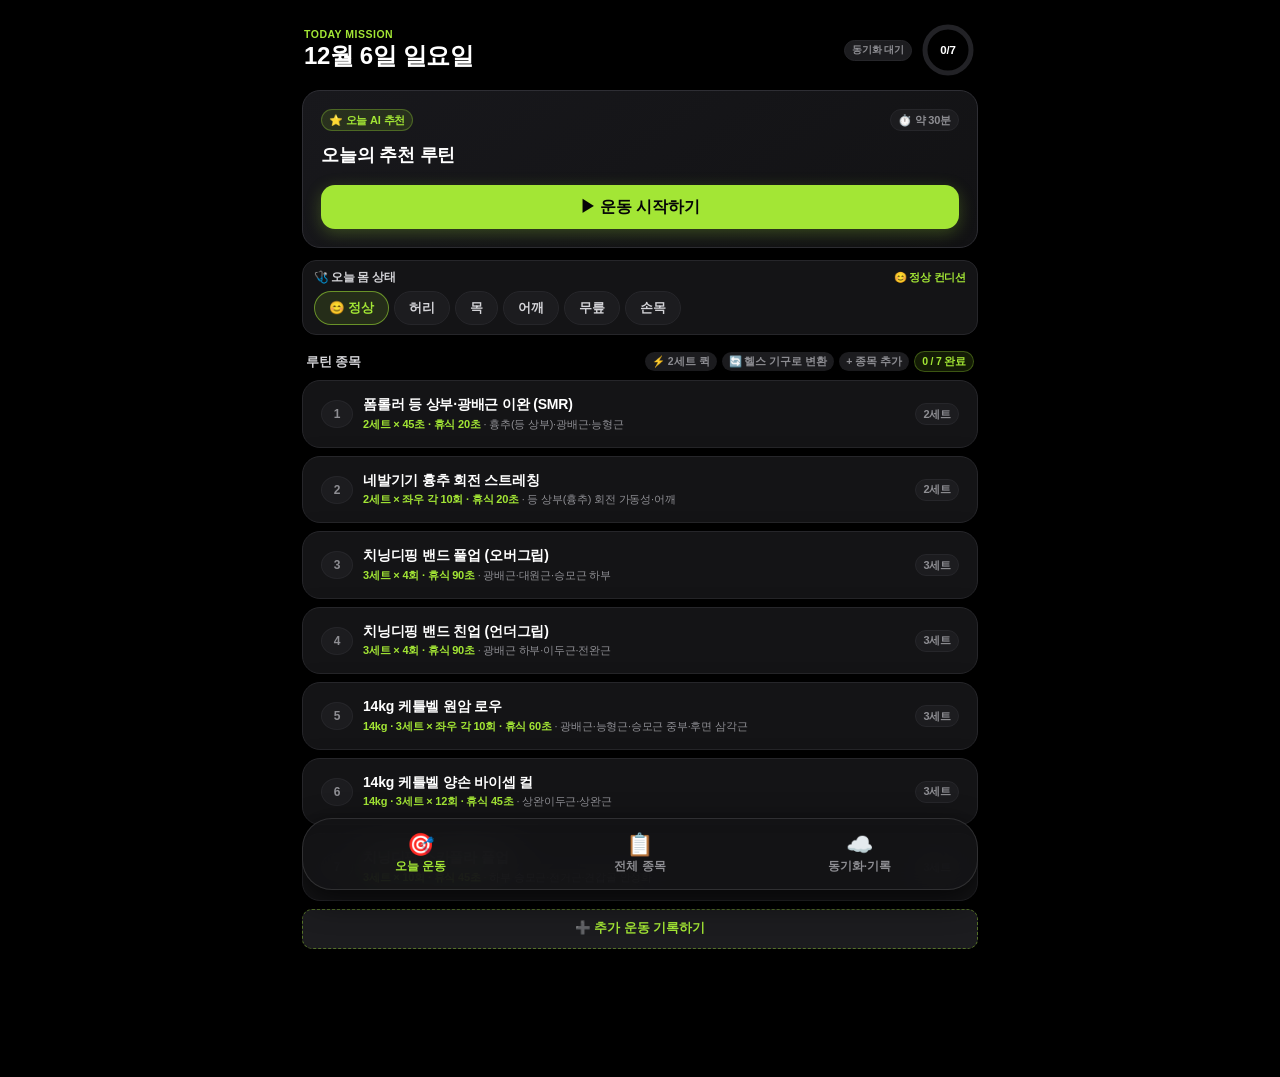
==== commit fcd3dbd1: "feat: portrait tablet layout scaling, quick 2-set mode, rest skip & back nav" ====
--- a/index.html
+++ b/index.html
@@ -820,6 +820,420 @@
   font-weight: 800;
 }
 
+/* Smart Extra Recommendation Bottom Sheet & Extra Badges */
+.badge-extra-mini {
+  display: inline-flex;
+  align-items: center;
+  gap: 2px;
+  padding: 1px 6px;
+  border-radius: 999px;
+  border: 1px solid #a3e635;
+  background: rgba(163, 230, 53, 0.09);
+  color: #a3e635;
+  font-size: 9.5px;
+  font-weight: 900;
+  line-height: 1.3;
+  white-space: nowrap;
+  flex-shrink: 0;
+}
+.dash-extra-remove-btn {
+  width: 24px;
+  height: 24px;
+  border-radius: 7px;
+  border: 1px solid rgba(251, 113, 133, 0.45);
+  background: rgba(251, 113, 133, 0.12);
+  color: var(--rose);
+  font-size: 11px;
+  font-weight: 900;
+  display: inline-flex;
+  align-items: center;
+  justify-content: center;
+  padding: 0;
+  flex-shrink: 0;
+}
+.quick-filter-banner {
+  background: rgba(250, 204, 21, 0.1);
+  border: 1px solid rgba(250, 204, 21, 0.35);
+  border-radius: 9px;
+  padding: 5px 9px;
+  font-size: 10.5px;
+  font-weight: 800;
+  color: var(--amber-bright);
+  line-height: 1.35;
+}
+.quick-rec-card {
+  width: 100%;
+  text-align: left;
+  background: var(--card-2);
+  border: 1px solid var(--border);
+  border-radius: 12px;
+  padding: 9px 11px;
+  display: flex;
+  flex-direction: column;
+  gap: 3px;
+}
+.quick-rec-card.is-selected {
+  border-color: #a3e635;
+  background: rgba(163, 230, 53, 0.1);
+  box-shadow: 0 0 0 1px rgba(163, 230, 53, 0.25);
+}
+.quick-rec-reason {
+  font-size: 11px;
+  font-weight: 700;
+  color: var(--accent);
+  line-height: 1.35;
+  word-break: keep-all;
+}
+.quick-selected-panel {
+  background: #0e0e11;
+  border: 1px solid var(--border);
+  border-radius: 13px;
+  padding: 9px 11px;
+  gap: 7px;
+}
+.quick-preset-chip {
+  flex: 0 0 auto;
+  height: 26px;
+  padding: 0 9px;
+  border-radius: 8px;
+  border: 1px solid var(--border);
+  background: var(--card-2);
+  color: var(--text-soft);
+  font-size: 11px;
+  font-weight: 800;
+  white-space: nowrap;
+}
+.quick-preset-chip.active {
+  border-color: #a3e635;
+  background: rgba(163, 230, 53, 0.18);
+  color: #a3e635;
+}
+.report-extra-cta-btn {
+  width: 100%;
+  height: 40px;
+  border-radius: 12px;
+  border: 1px dashed rgba(163, 230, 53, 0.55);
+  background: rgba(163, 230, 53, 0.08);
+  color: var(--accent);
+  font-size: 12.5px;
+  font-weight: 900;
+  display: flex;
+  align-items: center;
+  justify-content: center;
+  gap: 5px;
+}
+
+/* Card Top Nav, Rest Skip & Responsive Tablet Scaling Controls */
+.card-top-action-btn {
+  height: 30px;
+  padding: 0 8px;
+  font-size: 11.5px;
+  font-weight: 800;
+  border-radius: 9px;
+  white-space: nowrap;
+  flex: 0 0 auto;
+}
+.card-top-finish-btn {
+  height: 30px;
+  padding: 0 9px;
+  font-size: 11.5px;
+  font-weight: 900;
+  border-radius: 9px;
+  white-space: nowrap;
+  flex: 0 0 auto;
+}
+.card-nav-btn {
+  height: 30px;
+  min-width: 28px;
+  padding: 0 6px;
+  border-radius: 9px;
+  border: 1px solid var(--border);
+  background: var(--card-2);
+  color: var(--text-soft);
+  font-size: 13px;
+  font-weight: 900;
+  white-space: nowrap;
+  flex: 0 0 auto;
+}
+.card-nav-btn:disabled {
+  opacity: 0.32;
+  cursor: default;
+}
+.card-nav-label {
+  display: none;
+  font-size: 11.5px;
+  font-weight: 800;
+}
+.floating-rest-jump-btn {
+  background: transparent;
+  color: #ffffff;
+  font-size: 12px;
+  font-weight: 800;
+  gap: 6px;
+  padding: 0;
+}
+.floating-rest-skip {
+  height: 22px;
+  padding: 0 8px;
+  border-radius: 999px;
+  border: 1px solid rgba(250, 204, 21, 0.5);
+  background: rgba(250, 204, 21, 0.14);
+  color: var(--amber-bright);
+  font-size: 10.5px;
+  font-weight: 900;
+  white-space: nowrap;
+}
+.card-timer-col {
+  flex: 0 0 84px;
+  display: flex;
+  flex-direction: column;
+  align-items: center;
+  gap: 3px;
+}
+.card-timer-ring-wrap {
+  position: relative;
+  width: 58px;
+  height: 58px;
+  display: flex;
+  align-items: center;
+  justify-content: center;
+}
+.card-timer-svg {
+  width: 58px;
+  height: 58px;
+  transform: rotate(-90deg);
+}
+.card-timer-time {
+  font-size: 13.5px;
+  font-weight: 900;
+  color: #ffffff;
+}
+.card-timer-label {
+  font-size: 8px;
+  font-weight: 800;
+  color: var(--text-muted);
+  max-width: 48px;
+  white-space: nowrap;
+  overflow: hidden;
+  text-overflow: ellipsis;
+}
+.card-timer-btn {
+  flex: 1;
+  height: 22px;
+  border-radius: 6px;
+  font-size: 9px;
+  font-weight: 800;
+  padding: 0 3px;
+  white-space: nowrap;
+}
+.card-timer-skip-btn {
+  width: 100%;
+  height: 20px;
+  border-radius: 6px;
+  border: 1px solid rgba(250, 204, 21, 0.45);
+  background: rgba(250, 204, 21, 0.12);
+  color: var(--amber-bright);
+  font-size: 9px;
+  font-weight: 900;
+  white-space: nowrap;
+}
+.card-stepper-box {
+  background: var(--card);
+  border: 1px solid var(--border);
+  border-radius: 8px;
+  padding: 3px 8px;
+  display: flex;
+  align-items: center;
+  justify-content: space-between;
+}
+.card-stepper-label {
+  font-size: 8.5px;
+  color: var(--text-muted);
+  font-weight: 700;
+}
+.card-stepper-val {
+  font-size: 12.5px;
+  font-weight: 900;
+  color: #ffffff;
+}
+.card-stepper-btn {
+  width: 26px;
+  height: 26px;
+  font-size: 14px;
+  border-radius: 7px;
+}
+.card-main-cta {
+  height: 44px;
+  border-radius: 14px;
+  font-size: 14px;
+}
+.card-coach-title {
+  font-size: 16.5px;
+  font-weight: 900;
+  color: #ffffff;
+  word-break: keep-all;
+  line-height: 1.25;
+  letter-spacing: -0.3px;
+}
+.card-coach-step {
+  display: flex;
+  align-items: flex-start;
+  gap: 6px;
+  font-size: 11.5px;
+  line-height: 1.38;
+}
+.card-coach-ox {
+  display: flex;
+  align-items: flex-start;
+  gap: 5px;
+  font-size: 11px;
+  line-height: 1.35;
+}
+
+/* Tablet Portrait Optimization (680px+: wider 720px portrait card, larger touch targets & 2-col Catalog) */
+@media (min-width: 680px) {
+  :root {
+    --nav-height: 72px;
+  }
+  .app-container {
+    max-width: 720px;
+    padding: 16px 22px;
+  }
+  .floating-nav {
+    max-width: 676px;
+    border-radius: 30px;
+  }
+  .nav-icon { font-size: 22px; }
+  .nav-label { font-size: 11.5px; }
+  .title-large { font-size: 24px; }
+  .hero-card { padding: 18px; }
+  .dash-card-item { padding: 15px 18px; }
+  .condition-chip {
+    height: 34px;
+    padding: 0 14px;
+    font-size: 12.5px;
+  }
+  .btn-primary {
+    height: 52px;
+    font-size: 16px;
+  }
+  .card-top-bar { min-height: 44px !important; gap: 8px !important; }
+  .card-top-action-btn,
+  .card-top-finish-btn,
+  .card-nav-btn {
+    height: 36px;
+    padding: 0 12px;
+    font-size: 13px;
+    border-radius: 10px;
+  }
+  .card-nav-label {
+    display: inline;
+  }
+  .step-chip {
+    flex: 0 0 32px;
+    width: 32px;
+    height: 32px;
+    font-size: 12.5px;
+  }
+  .unified-coach-body {
+    padding: 16px 20px 18px;
+    gap: 11px;
+  }
+  .card-coach-title {
+    font-size: 20px;
+  }
+  .card-coach-step {
+    font-size: 13.5px;
+    line-height: 1.48;
+  }
+  .card-coach-ox {
+    font-size: 13px;
+    line-height: 1.42;
+  }
+  .work-timer-btn {
+    height: 38px;
+    font-size: 13.5px;
+  }
+  .work-timer-reset-btn {
+    height: 38px;
+    width: 40px;
+    font-size: 14px;
+  }
+  .slim-control-box {
+    padding: 13px 16px;
+    border-radius: 16px;
+  }
+  .card-timer-col {
+    flex: 0 0 118px;
+    gap: 6px;
+  }
+  .card-timer-ring-wrap,
+  .card-timer-svg {
+    width: 78px;
+    height: 78px;
+  }
+  .card-timer-time {
+    font-size: 17px;
+  }
+  .card-timer-label {
+    font-size: 10px;
+    max-width: 64px;
+  }
+  .card-timer-btn {
+    height: 29px;
+    font-size: 11.5px;
+    border-radius: 8px;
+  }
+  .card-timer-skip-btn {
+    height: 26px;
+    font-size: 11px;
+    border-radius: 8px;
+  }
+  .set-dot-btn {
+    width: 22px;
+    height: 22px;
+  }
+  .set-dot-visual {
+    width: 11px;
+    height: 11px;
+  }
+  .card-stepper-box {
+    padding: 6px 12px;
+    border-radius: 10px;
+  }
+  .card-stepper-label {
+    font-size: 10.5px;
+  }
+  .card-stepper-val {
+    font-size: 15px;
+  }
+  .card-stepper-btn {
+    width: 38px;
+    height: 38px;
+    font-size: 18px;
+    border-radius: 9px;
+  }
+  .card-main-cta {
+    height: 54px;
+    font-size: 16px;
+    border-radius: 16px;
+  }
+  #catalogList {
+    display: grid;
+    grid-template-columns: repeat(2, minmax(0, 1fr));
+    gap: 10px;
+  }
+  #catalogList > .cat-empty-state {
+    grid-column: 1 / -1;
+  }
+  .modal-panel,
+  #rpeBottomSheet > div,
+  #zoomModal > div,
+  #addExModal > div {
+    max-width: 640px !important;
+  }
+}
+
   </style>
 </head>
 <body>
@@ -898,6 +1312,7 @@
           <div class="row-between" style="padding: 0 4px; gap: 6px; flex-wrap: wrap;">
             <span style="font-size: 13px; font-weight: 900; color: var(--text-soft);">루틴 종목</span>
             <div class="row-gap" style="gap: 5px; flex-wrap: wrap;">
+              <button id="dashQuickModeBtn" type="button" class="btn-tap badge badge-muted" style="font-size: 10.5px;">⚡ 2세트 퀵</button>
               <button id="dashModeSwapBtn" type="button" class="btn-tap badge badge-muted" style="font-size: 10.5px;">🔄 헬스 기구로 변환</button>
               <button id="dashReportBtn" type="button" class="btn-tap badge badge-lime hidden" style="font-size: 10.5px;">📊 완료 리포트 보기</button>
               <button id="dashQuickAddBtn" type="button" class="btn-tap badge badge-muted" style="font-size: 10.5px;">+ 종목 추가</button>
@@ -914,12 +1329,14 @@
       <!-- SCREEN 2: 순차 카드 진행 화면 (Ultra Compact 1-Screen Layout) -->
       <div id="viewCard" class="hidden" style="display:flex; flex-direction:column; gap:6px;">
         <!-- Top Slim Bar -->
-        <div class="card-top-bar" style="display:flex; align-items:center; justify-content:space-between; gap:6px; height:38px; padding:0 2px;">
-          <button id="cardBackBtn" type="button" class="btn-tap btn-secondary" style="height:30px; padding:0 8px; font-size:11.5px; font-weight:800; border-radius:9px; white-space:nowrap; flex:0 0 auto;">
+        <div class="card-top-bar" style="display:flex; align-items:center; justify-content:space-between; gap:5px; min-height:38px; padding:0 2px;">
+          <button id="cardBackBtn" type="button" class="btn-tap btn-secondary card-top-action-btn">
             ← 미션
           </button>
+          <button id="cardPrevBtn" type="button" class="btn-tap card-nav-btn" aria-label="이전 종목">‹<span class="card-nav-label"> 이전</span></button>
           <div id="cardStepBar" class="step-bar-scroll"></div>
-          <button id="cardDirectFinishBtn" type="button" class="btn-tap badge badge-lime" style="height:30px; padding:0 9px; font-size:11.5px; font-weight:900; border-radius:9px; white-space:nowrap; flex:0 0 auto;">
+          <button id="cardNextBtn" type="button" class="btn-tap card-nav-btn" aria-label="다음 종목"><span class="card-nav-label">다음 </span>›</button>
+          <button id="cardDirectFinishBtn" type="button" class="btn-tap badge badge-lime card-top-finish-btn">
             ✓ 완료
           </button>
         </div>
@@ -1022,10 +1439,13 @@
   </div>
 
   <!-- Floating Running Rest Timer Pill (Shown when active away from focused timer card) -->
-  <button id="floatingRestPill" type="button" class="btn-tap floating-rest-pill hidden">
-    <span style="color: var(--accent);">⏱</span>
-    <span id="floatingRestText" class="tabular-nums">00:45 · 휴식 중</span>
-  </button>
+  <div id="floatingRestPill" class="floating-rest-pill hidden">
+    <button id="floatingRestJumpBtn" type="button" class="btn-tap floating-rest-jump-btn">
+      <span style="color: var(--accent);">⏱</span>
+      <span id="floatingRestText" class="tabular-nums">00:45 · 휴식 중</span>
+    </button>
+    <button id="floatingRestSkipBtn" type="button" class="btn-tap floating-rest-skip" aria-label="휴식 스킵">⏭ 스킵</button>
+  </div>
 
   <!-- Floating 3-Tab Bottom Bar -->
   <nav class="floating-nav">
@@ -1155,37 +1575,70 @@
     </div>
   </div>
 
-  <!-- Quick-Add Exercise to Today Routine Modal -->
+  <!-- Quick-Add Smart Recommendation & Search Bottom Sheet -->
   <div id="quickAddModal" class="modal-backdrop hidden" style="align-items: flex-end; padding: 0;">
-    <div class="modal-panel stack-3" style="max-width: 540px; border-radius: 24px 24px 0 0; padding: 18px 18px calc(24px + env(safe-area-inset-bottom, 0px));">
+    <div class="modal-panel stack-2" style="max-width: 540px; max-height: 88dvh; overflow-y: auto; border-radius: 24px 24px 0 0; padding: 16px 16px calc(22px + env(safe-area-inset-bottom, 0px)); gap: 10px;">
       <div class="row-between">
         <div>
-          <span class="badge badge-lime">+ 추가 운동</span>
-          <div id="quickAddTitle" style="font-size: 16.5px; font-weight: 900; color: #fff; margin-top: 4px;">오늘 루틴에 종목 추가</div>
+          <span class="badge badge-lime">⚡ 추가운동 추천 & 검색</span>
+          <div id="quickAddTitle" style="font-size: 16px; font-weight: 900; color: #fff; margin-top: 3px;">오늘 루틴에 추가운동 더하기</div>
         </div>
         <button id="quickAddCloseBtn" type="button" class="btn-tap badge badge-muted" style="padding: 5px 10px; font-size: 11.5px;">닫기 ✕</button>
       </div>
-      <div class="stack-2">
-        <div>
-          <label style="font-size: 11.5px; color: var(--text-muted); font-weight: 700;">운동 종목 선택</label>
-          <select id="quickAddExSelect" class="input-dark" style="margin-top: 4px;"></select>
+
+      <!-- 4 Purpose Recommendation Chips -->
+      <div id="quickAddModeChips" class="condition-chips-row">
+        <button type="button" class="btn-tap condition-chip active-ok" data-rec-mode="custom">🎯 맞춤 추천</button>
+        <button type="button" class="btn-tap condition-chip" data-rec-mode="burning">🔥 칼로리 버닝</button>
+        <button type="button" class="btn-tap condition-chip" data-rec-mode="tv">📺 TV 보며 가볍게</button>
+        <button type="button" class="btn-tap condition-chip" data-rec-mode="care">🩹 허리·거북목 케어</button>
+      </div>
+
+      <!-- Active Pain / Dislike Auto-Filter Notice -->
+      <div id="quickAddFilterStatus" class="hidden quick-filter-banner"></div>
+
+      <!-- Top 3~4 Smart Recommendation Cards -->
+      <div id="quickAddRecList" class="stack-2" style="gap: 7px;"></div>
+
+      <!-- Selected Exercise + 1-Tap Volume Presets + Fine Controls -->
+      <div id="quickAddSelectedBox" class="quick-selected-panel stack-2">
+        <div class="row-between" style="gap: 6px;">
+          <div style="min-width: 0; flex: 1;">
+            <div style="font-size: 10px; color: var(--accent); font-weight: 800;">선택된 추가운동</div>
+            <div id="quickAddSelectedName" style="font-size: 14px; font-weight: 900; color: #ffffff; white-space: nowrap; overflow: hidden; text-overflow: ellipsis;">종목을 선택하세요</div>
+          </div>
+          <span id="quickAddSelectedMeta" class="badge badge-muted" style="font-size: 10px; flex-shrink: 0;">맞춤 추천</span>
         </div>
-        <div class="grid-3">
+
+        <div id="quickAddPresetChips" class="condition-chips-row" style="gap: 5px;"></div>
+
+        <div class="grid-3" style="gap: 6px;">
           <div>
-            <label style="font-size: 11px; color: var(--text-muted); font-weight: 700;">목표 세트</label>
-            <input id="quickAddSets" type="number" min="1" max="20" class="input-dark" value="3" style="margin-top: 4px;">
+            <label style="font-size: 10.5px; color: var(--text-muted); font-weight: 700;">목표 세트</label>
+            <input id="quickAddSets" type="number" min="1" max="20" class="input-dark" value="3" style="margin-top: 3px; height: 34px; font-size: 13px;">
           </div>
           <div>
-            <label style="font-size: 11px; color: var(--text-muted); font-weight: 700;">횟수/시간</label>
-            <input id="quickAddReps" type="text" class="input-dark" value="10회" style="margin-top: 4px;">
+            <label style="font-size: 10.5px; color: var(--text-muted); font-weight: 700;">횟수/시간</label>
+            <input id="quickAddReps" type="text" class="input-dark" value="10회" style="margin-top: 3px; height: 34px; font-size: 13px;">
           </div>
           <div>
-            <label style="font-size: 11px; color: var(--text-muted); font-weight: 700;">중량(kg)</label>
-            <input id="quickAddWeight" type="number" min="0" step="0.5" class="input-dark" value="0" style="margin-top: 4px;">
+            <label style="font-size: 10.5px; color: var(--text-muted); font-weight: 700;">중량(kg)</label>
+            <input id="quickAddWeight" type="number" min="0" step="0.5" class="input-dark" value="0" style="margin-top: 3px; height: 34px; font-size: 13px;">
           </div>
         </div>
       </div>
-      <button id="quickAddConfirmBtn" type="button" class="btn-tap btn-primary" style="height: 44px; font-size: 14px;">오늘 루틴에 추가하고 시작하기</button>
+
+      <!-- Direct Search & Selection Across All 58+ Exercises -->
+      <div id="quickAddSearchSection" class="stack-1" style="border-top: 1px solid var(--border); padding-top: 8px; gap: 5px;">
+        <div class="row-between">
+          <label for="quickAddSearchInput" style="font-size: 11px; color: var(--text-muted); font-weight: 700;">전체 종목 검색 · 직접 선택</label>
+          <span id="quickAddSearchCount" style="font-size: 10px; color: var(--text-muted); font-weight: 700;">58종</span>
+        </div>
+        <input id="quickAddSearchInput" type="search" class="input-dark" placeholder="🔍 종목명·타깃 부위·도구 검색..." style="height: 34px; font-size: 12.5px;">
+        <select id="quickAddExSelect" class="input-dark" style="height: 36px; font-size: 12.5px;"></select>
+      </div>
+
+      <button id="quickAddConfirmBtn" type="button" class="btn-tap btn-primary" style="height: 44px; font-size: 14px; flex-shrink: 0; position: sticky; bottom: 0; z-index: 2; box-shadow: 0 -6px 14px rgba(20, 20, 22, 0.95);">+ 추가하고 바로 시작</button>
     </div>
   </div>
 
@@ -1224,7 +1677,7 @@
   <script>
 (function() {
   "use strict";
-  const __INJECTED_ENRICHED_DB__ = {"home_smr":{"phases":[{"step":1,"title":"날개뼈 아래 흉추 셋업","cue":"날개뼈 아래(등 상부)에 폼롤러를 가로로 받치고 머리 뒤를 감싸 엉덩이를 살짝 듭니다","breath":"들이마시기"},{"step":2,"title":"등 상부 천천히 롤링","cue":"등 상부를 위아래 짧은 폭으로 천천히 롤링하며 이완합니다 (요추 직접 압박 금지)","breath":"길게 내쉬기"},{"step":3,"title":"광배근 측면 이완","cue":"옆으로 돌아 누워 겨드랑이 아래 광배근 옆면을 롤러에 대고 좌우 천천히 풀어줍니다","breath":"깊은 호흡"}],"doCue":"등 상부(흉추)와 겨드랑이 아래 광배근 부위에 천천히 체중을 실어 20초씩 부드럽게 이완","dontCue":"허리(요추)를 직접 압박해 굴리거나 목을 억지로 꺾어 긴장하지 않기","tempo":"등 상부 20초 · 광배근 좌우 20초","unilateral":false,"painAlternatives":[{"area":"목","altId":"home_smr_chest_open","altName":"폼롤러 세로 눕기 가슴 열기","reason":"목·등 상부 압박 시 머리를 지지한 세로 눕기로 대체"},{"area":"어깨","altId":"home_smr_thoracic","altName":"폼롤러 흉추 신전 스트레칭","reason":"옆으로 누워 광배근 압박 시 어깨 부담 시 정면 흉추 신전으로 전환"}]},"home_thoracic_rot":{"tempo":"2-2-2","unilateral":true,"doCue":"골반을 고정한 채 가슴과 팔꿈치를 천장 쪽으로 활짝 열기","dontCue":"허리(요추)가 꺾이거나 엉덩이가 옆으로 크게 흔들림","phases":[{"step":1,"title":"네발기기 셋업","breath":"코어 긴장하며 들이마시기","tempo":"1초 고정","cue":"손목은 어깨 아래, 무릎은 골반 아래 두고 한 손을 귀 뒤에 댑니다."},{"step":2,"title":"안쪽 접기","breath":"가볍게 들이마시기","tempo":"2초 천천히","cue":"팔꿈치를 지지하는 팔 안쪽 바닥 방향으로 부드럽게 넣습니다."},{"step":3,"title":"천장 회전 열기","breath":"열면서 길게 내쉬기","tempo":"정점 2초 유지","cue":"시선과 가슴을 함께 천장 쪽으로 열어 등 상부를 시원하게 회전합니다."}],"painAlternatives":[{"area":"무릎","altId":"home_smr","altName":"폼롤러 등 상부·광배근 이완 (SMR)","reason":"무릎 지지 없이 누워서 흉추 신전 가능"}]},"home_scapular_pullup":{"tempo":"2-1-2","unilateral":false,"doCue":"팔꿈치를 완전히 편 채 어깨(견갑골)만 아래로 끌어내리기","dontCue":"팔꿈치를 굽혀 팔 힘으로 당기거나 고개를 앞으로 빼기","phases":[{"step":1,"title":"데드행 이완","breath":"매달리며 들이마시기","tempo":"1초 이완","cue":"어깨너비로 바를 잡고 팔을 완전히 편 채 어깨가 귀 가까이 올라가게 둡니다."},{"step":2,"title":"견갑 하강 수축","breath":"끌어내리며 내쉬기","tempo":"정점 1초 정지","cue":"팔은 편 채 어깨를 귀에서 멀어지게 아래로 끌어내려 몸을 3~5cm 띄웁니다."},{"step":3,"title":"천천히 복귀","breath":"내려오며 들이마시기","tempo":"2초 천천히","cue":"반동 없이 견갑골을 서서히 풀어 시작 자세로 돌아옵니다."}],"painAlternatives":[{"area":"어깨","altId":"home_kb_row","altName":"14kg 케틀벨 원암 로우","reason":"매달리기 부담 시 수평 당기기로 견갑 안정화 대체"}]},"home_kb_row":{"tempo":"1-1-2","unilateral":true,"doCue":"등 평평하게 유지하고 케틀벨을 배꼽·골반 쪽으로 호를 그리며 당기기","dontCue":"상체를 비틀어 반동으로 들거나 어깨가 귀 쪽으로 으쓱 올라감","phases":[{"step":1,"title":"원암 힌지 셋업","breath":"복압 채워 들이마시기","tempo":"1초 고정","cue":"한 손으로 허벅지나 의자를 지지하고 허리를 곧게 편 채 케틀벨을 아래로 둡니다."},{"step":2,"title":"골반 쪽으로 당기기","breath":"당기며 내쉬기","tempo":"정점 1초 수축","cue":"팔꿈치를 몸통에 붙여 골반 쪽으로 당기며 광배근을 강하게 조입니다."},{"step":3,"title":"천천히 이완","breath":"내리며 들이마시기","tempo":"2초 천천히","cue":"광배근이 늘어나는 느낌을 유지하며 천천히 팔을 뻗습니다."}],"painAlternatives":[{"area":"허리","altId":"gym_long_pull","altName":"롱 풀 (시티드 로우)","reason":"상체 숙임 부담 시 앉아서 등 당기기 대체"}]},"home_kb_curl":{"tempo":"1-1-3","unilateral":false,"doCue":"팔꿈치를 옆구리에 고정하고 이두 힘으로만 가슴 앞까지 감아 올리기","dontCue":"허리를 뒤로 젖혀 반동으로 올리거나 손목이 뒤로 꺾임","phases":[{"step":1,"title":"혼 그립 준비","breath":"코어 조이며 들이마시기","tempo":"1초 고정","cue":"케틀벨 손잡이 양옆(혼)을 잡고 팔꿈치를 옆구리에 단단히 붙입니다."},{"step":2,"title":"이두 수축 컬","breath":"올리며 내쉬기","tempo":"정점 1초 수축","cue":"팔꿈치 위치를 유지한 채 케틀벨을 가슴 앞까지 천천히 감아 올립니다."},{"step":3,"title":"버티며 하강","breath":"내리며 들이마시기","tempo":"3초 천천히","cue":"이두 긴장을 끝까지 유지하며 천천히 팔을 폅니다."}],"painAlternatives":[{"area":"손목","altId":"home_band_chinup","altName":"치닝디핑 밴드 친업 (언더그립)","reason":"언더그립 친업으로 손목 꺾임 없이 이두 자극"}]},"home_deep_pushup":{"tempo":"3-1-1","unilateral":false,"doCue":"푸시업 바 사이로 가슴을 깊게 내리고 팔꿈치는 몸통과 45도 유지","dontCue":"허리가 아래로 처지거나 팔꿈치가 어깨와 90도로 과하게 벌어짐","phases":[{"step":1,"title":"하이 플랭크 셋업","breath":"복압 채워 들이마시기","tempo":"1초 고정","cue":"푸시업 바를 어깨보다 살짝 넓게 두고 머리~발뒤꿈치를 일직선으로 고정합니다."},{"step":2,"title":"깊은 하강 (이완)","breath":"내려가며 들이마시기","tempo":"3초 천천히","cue":"팔꿈치를 45도 뒤로 접으며 가슴이 바 높이 아래까지 깊게 내려갑니다."},{"step":3,"title":"강하게 밀어 올리기","breath":"밀며 힘차게 내쉬기","tempo":"1초 수축","cue":"가슴 근육을 안쪽으로 모으는 느낌으로 바를 밀어 원위치합니다."}],"painAlternatives":[{"area":"어깨","altId":"home_kb_floor_2arm","altName":"14kg 케틀벨 양손 플로어 프레스","reason":"바닥이 팔꿈치 하강 깊이를 제한해 어깨 전면 보호"}]},"home_pike_pushup":{"tempo":"3-1-1","unilateral":false,"doCue":"엉덩이를 높게 세운 역V자에서 정수리가 푸시업 바 앞쪽 대각선으로 내려가기","dontCue":"팔꿈치가 양옆으로 벌어지거나 수직이 아닌 일반 푸시업처럼 눕기","phases":[{"step":1,"title":"역V자 파이크 셋업","breath":"들이마시기","tempo":"1초 고정","cue":"푸시업 바를 잡고 엉덩이를 천장으로 높게 들어 역V자 자세를 만듭니다."},{"step":2,"title":"대각선 전방 하강","breath":"내려가며 들이마시기","tempo":"3초 천천히","cue":"팔꿈치를 약간 안쪽으로 모으며 정수리가 바 앞쪽 바닥을 향하게 내립니다."},{"step":3,"title":"어깨로 밀어내기","breath":"밀어 올리며 내쉬기","tempo":"1초 수축","cue":"어깨(삼각근) 힘으로 바를 대각선 뒤·위로 강하게 밀어 복귀합니다."}],"painAlternatives":[{"area":"어깨","altId":"home_kb_halo","altName":"14kg 케틀벨 헤일로","reason":"과부하 수직 프레스 대신 어깨 회전근개·삼각근 안정화 대체"}]},"home_kb_halo":{"tempo":"회전 4초 천천히","unilateral":false,"doCue":"몸통과 머리를 고정한 채 케틀벨을 머리 가까이로 천천히 한 바퀴 회전","dontCue":"케틀벨을 피하려고 고개를 숙이거나 허리를 뒤로 젖히기","phases":[{"step":1,"title":"거꾸로 그립 준비","breath":"복압 채워 들이마시기","tempo":"1초 고정","cue":"케틀벨 바닥이 위를 향하게 양손으로 잡아 가슴 앞에 둡니다."},{"step":2,"title":"머리 뒤 궤도 회전","breath":"돌리며 부드럽게 내쉬기","tempo":"2초 천천히","cue":"한쪽 귀 옆을 스쳐 뒤통수 뒤쪽으로 깊게 넘기며 어깨 가동성을 엽니다."},{"step":3,"title":"반대쪽 복귀 & 교대","breath":"돌아오며 들이마시기","tempo":"2초 천천히","cue":"반대쪽 귀 옆을 지나 가슴 앞으로 돌아온 뒤 반대 방향으로 번갈아 수행합니다."}],"painAlternatives":[{"area":"어깨","altId":"home_thoracic_rot","altName":"네발기기 흉추 회전 스트레칭","reason":"중량 부담 없이 어깨·흉추 가동성 회복"}]},"home_kb_press":{"tempo":"1-1-3","unilateral":false,"doCue":"엉덩이와 복부를 잠그고 케틀벨을 귀 옆 수직선으로 밀어 올리기","dontCue":"무게를 밀 때 허리가 뒤로 과하게 꺾이거나 팔꿈치가 옆으로 벌어짐","phases":[{"step":1,"title":"가슴 앞 셋업","breath":"복압 채워 들이마시기","tempo":"1초 고정","cue":"케틀벨 양옆을 잡고 가슴 앞에 밀착, 엉덩이와 복부에 단단히 힘을 줍니다."},{"step":2,"title":"수직 오버헤드 프레스","breath":"밀어 올리며 내쉬기","tempo":"정점 1초 고정","cue":"팔꿈치를 앞쪽으로 모은 채 머리 위 수직선으로 힘차게 밀어 올립니다."},{"step":3,"title":"통제하며 하강","breath":"내리며 들이마시기","tempo":"3초 천천히","cue":"어깨 긴장을 유지하며 쇄골 앞까지 천천히 내립니다."}],"painAlternatives":[{"area":"어깨","altId":"home_kb_halo","altName":"14kg 케틀벨 헤일로","reason":"RPE 9 이상 고부하 피로 시 관절 친화적 어깨 자극"}]},"home_kb_floor_1arm":{"tempo":"2-1-1","unilateral":true,"doCue":"팔꿈치를 몸통과 45도로 두고 바닥에 가볍게 닿을 때 반동 없이 밀기","dontCue":"팔꿈치를 바닥에 세게 찧어 튕기거나 반대쪽 어깨가 바닥에서 들림","phases":[{"step":1,"title":"원암 랙 셋업","breath":"들이마시기","tempo":"1초 고정","cue":"무릎을 세우고 누워 한 손으로 케틀벨을 수직으로 세워 팔꿈치를 45도로 바닥에 둡니다."},{"step":2,"title":"수직 프레스","breath":"밀어 올리며 내쉬기","tempo":"1초 수축","cue":"가슴과 삼두 힘으로 케틀벨을 천장 방향으로 곧게 밀어 올립니다."},{"step":3,"title":"바닥 터치 정지","breath":"내리며 들이마시기","tempo":"2초 하강 · 1초 정지","cue":"팔꿈치가 바닥에 부드럽게 닿을 때까지 내리고 1초 멈춘 뒤 반복합니다."}],"painAlternatives":[{"area":"손목","altId":"home_kb_floor_2arm","altName":"14kg 케틀벨 양손 플로어 프레스","reason":"양손 분산 그립으로 손목·전완 부담 경감"}]},"home_kb_floor_2arm":{"tempo":"2-1-1","unilateral":false,"doCue":"양손으로 케틀벨을 안쪽으로 조이듯 누르며 가슴 중앙 위로 밀기","dontCue":"팔꿈치가 어깨선과 일직선으로 벌어지거나 허리가 과하게 들림","phases":[{"step":1,"title":"중앙 가슴 셋업","breath":"들이마시기","tempo":"1초 고정","cue":"무릎을 세우고 누워 양손으로 케틀벨 옆면을 감싸 가슴 중앙에 둡니다."},{"step":2,"title":"안쪽 가슴 수축 프레스","breath":"밀어 올리며 내쉬기","tempo":"정점 1초 조이기","cue":"양손바닥으로 케틀벨을 서로 밀어내는 힘을 주며 천장으로 밀어 올립니다."},{"step":3,"title":"천천히 하강","breath":"내리며 들이마시기","tempo":"2초 천천히","cue":"팔꿈치가 바닥에 닿을 때까지 천천히 내리며 가슴 긴장을 유지합니다."}],"painAlternatives":[{"area":"어깨","altId":"home_deep_pushup","altName":"푸시업 바 딥 푸시업","reason":"맨몸 가동범위로 자연스러운 견갑 움직임 확보"}]},"home_close_pushup":{"tempo":"3-1-1","unilateral":false,"doCue":"푸시업 바를 좁게 두고 팔꿈치를 갈비뼈에 바짝 붙여 수직으로 접기","dontCue":"팔꿈치가 바깥으로 벌어져 어깨 앞쪽에 힘이 쏠림","phases":[{"step":1,"title":"좁은 그립 셋업","breath":"들이마시기","tempo":"1초 고정","cue":"푸시업 바를 가슴 중앙 폭으로 좁게 놓고 몸을 일직선으로 세웁니다."},{"step":2,"title":"팔꿈치 밀착 하강","breath":"내려가며 들이마시기","tempo":"3초 천천히","cue":"팔꿈치를 뒤쪽 갈비뼈 옆으로 스치듯 접으며 가슴을 낮춥니다."},{"step":3,"title":"삼두 신전 프레스","breath":"밀며 내쉬기","tempo":"1초 수축","cue":"팔 뒤쪽(삼두근)을 강하게 펴며 시작 자세로 밀어 올립니다."}],"painAlternatives":[{"area":"손목","altId":"home_kb_floor_2arm","altName":"14kg 케틀벨 양손 플로어 프레스","reason":"체중 지지 손목 압박 없이 삼두·가슴 자극"}]},"home_goblet_squat":{"tempo":"3-1-1","unilateral":false,"doCue":"가슴을 펴고 무릎을 발끝 방향과 나란히 유지하며 깊게 앉기","dontCue":"무릎이 안쪽으로 모이거나 뒤꿈치가 바닥에서 들림","phases":[{"step":1,"title":"고블릿 그립 셋업","breath":"복압 채워 들이마시기","tempo":"1초 고정","cue":"발을 어깨너비보다 넓게 15~30도 벌리고 케틀벨을 가슴 앞에 밀착합니다."},{"step":2,"title":"깊은 스쿼트 하강","breath":"복압 유지하며 하강","tempo":"3초 천천히","cue":"엉덩이를 뒤·아래로 내리며 팔꿈치가 무릎 안쪽을 스치듯 깊게 앉습니다."},{"step":3,"title":"지면 밀며 기립","breath":"일어서며 힘차게 내쉬기","tempo":"1초 강하게","cue":"발바닥 전체로 바닥을 밀어 올리며 정점에서 둔근을 조입니다."}],"painAlternatives":[{"area":"무릎","altId":"home_kickstand_rdl","altName":"14kg 케틀벨 킥스탠드 RDL","reason":"무릎 굴곡 부담을 줄이고 둔근·햄스트링 중심 하체 자극"}]},"home_bulgarian":{"tempo":"3-1-1","unilateral":true,"doCue":"앞발에 체중 80%를 싣고 앞무릎이 두 번째 발가락 방향을 향하게 수직 하강","dontCue":"뒷발에 체중이 과하게 실리거나 앞무릎이 안쪽으로 꺾임","phases":[{"step":1,"title":"스플릿 스탠스 셋업","breath":"들이마시기","tempo":"1초 균형","cue":"지지대 한 걸음 반 앞에 서서 한쪽 발등을 뒤쪽 의자에 올리고 케틀벨을 듭니다."},{"step":2,"title":"수직 하강","breath":"내려가며 들이마시기","tempo":"3초 천천히","cue":"상체를 살짝 기울인 채 앞다리 무릎을 굽혀 앞허벅지가 평행할 때까지 앉습니다."},{"step":3,"title":"앞발 뒤꿈치 기립","breath":"올라오며 내쉬기","tempo":"1초 강하게","cue":"앞발 뒤꿈치로 지면을 강하게 차올리며 둔근 힘으로 일어납니다."}],"painAlternatives":[{"area":"무릎","altId":"home_goblet_squat","altName":"14kg 케틀벨 고블릿 스쿼트","reason":"양발 지지로 무릎 전단력 및 균형 부담 완화"}]},"home_kickstand_rdl":{"tempo":"3-1-1","unilateral":true,"doCue":"앞발에 체중 85%를 싣고 허리를 곧게 편 채 엉덩이만 뒤로 길게 빼기","dontCue":"상체를 숙일 때 등이 둥글게 말리거나 뒷발로 바닥을 밀어 올림","phases":[{"step":1,"title":"킥스탠드 스탠스","breath":"코어 조이며 들이마시기","tempo":"1초 고정","cue":"앞발에 체중 85%를 싣고 뒷발은 한 뼘 뒤에서 발끝만 가볍게 지지합니다."},{"step":2,"title":"힙 힌지 하강","breath":"긴장 유지하며 하강","tempo":"3초 천천히","cue":"앞무릎을 살짝 고정하고 엉덩이를 뒤로 밀어 케틀벨을 정강이 중간까지 내립니다."},{"step":3,"title":"둔근 수축 기립","breath":"세우며 내쉬기","tempo":"1초 수축","cue":"엉덩이를 앞으로 밀어 넣는 힘으로 상체를 수직으로 세웁니다."}],"painAlternatives":[{"area":"허리","altId":"gym_leg_curl","altName":"레그컬 (라잉 타입)","reason":"척추 부하 없이 햄스트링 고립 자극"}]},"home_kb_swing":{"tempo":"폭발적 힙 스냅","unilateral":false,"doCue":"팔이 아닌 엉덩이 탄력으로 골반을 정면으로 튕겨 가슴 높이까지 띄우기","dontCue":"팔 힘으로 들어 올리거나 정점에서 허리를 뒤로 과하게 꺾기","phases":[{"step":1,"title":"백스윙 힙 힌지","breath":"당기며 들이마시기","tempo":"리듬감 있게","cue":"허리를 곧게 편 힙 힌지 자세로 케틀벨을 허벅지 안쪽 뒤편으로 깊게 당깁니다."},{"step":2,"title":"폭발적 골반 스냅","breath":"짧고 강하게 내쉬기","tempo":"폭발적 1초","cue":"둔근과 햄스트링을 강하게 수축해 골반을 정면으로 튕겨 케틀벨을 가슴 높이로 띄웁니다."},{"step":3,"title":"자연 낙하 수용","breath":"내려오며 들이마시기","tempo":"부드러운 연결","cue":"낙하하는 케틀벨이 몸 가까이 올 때 타이밍 맞춰 다시 힙 힌지로 받습니다."}],"painAlternatives":[{"area":"허리","altId":"home_kickstand_rdl","altName":"14kg 케틀벨 킥스탠드 RDL","reason":"동적 반동 없이 천천히 힙 힌지 컨트롤"}]},"home_hanging_knee":{"tempo":"1-1-2","unilateral":false,"doCue":"무릎을 들 때 골반을 배꼽 쪽으로 말아 올리고 반동 없이 천천히 내리기","dontCue":"몸이 앞뒤로 크게 흔들리거나 허벅지 힘으로만 다리 들기","phases":[{"step":1,"title":"데드행 안정화","breath":"코어 힘주며 들이마시기","tempo":"흔들림 정지","cue":"바에 매달려 어깨를 살짝 끌어내리고 몸의 흔들림을 완전히 멈춥니다."},{"step":2,"title":"골반 말아 올리기","breath":"복부 쥐어짜며 내쉬기","tempo":"정점 1초 수축","cue":"무릎을 구부린 채 골반 자체를 배꼽 위까지 말아 올려 하복부를 수축합니다."},{"step":3,"title":"통제 하강","breath":"천천히 들이마시기","tempo":"2초 천천히","cue":"반동이 생기지 않도록 복부 긴장을 유지하며 다리를 내립니다."}],"painAlternatives":[{"area":"어깨","altId":"home_deadbug","altName":"데드버그 (허리 밀착 코어)","reason":"매달리기 악력·어깨 피로 시 바닥 코어 운동 대체"}]},"home_side_bend":{"tempo":"2-1-2","unilateral":true,"doCue":"몸이 앞뒤로 숙여지지 않게 순수하게 옆으로만 기울였다가 반대쪽 옆구리로 당기기","dontCue":"상체가 앞으로 굽어지거나 골반이 옆으로 크게 빠짐","phases":[{"step":1,"title":"스탠딩 셋업","breath":"들이마시기","tempo":"1초 고정","cue":"한 손에 케틀벨을 들고 반대 손은 머리 뒤나 허리에 둔 채 곧게 섭니다."},{"step":2,"title":"측면 기울이기","breath":"기울이며 들이마시기","tempo":"2초 천천히","cue":"케틀벨을 든 쪽으로 상체를 정확히 옆면으로만 천천히 숙입니다."},{"step":3,"title":"반대쪽 복사근 수축","breath":"세우며 내쉬기","tempo":"정점 1초 수축","cue":"반대쪽 옆구리(복사근)를 조이는 힘으로 상체를 수직으로 세웁니다."}],"painAlternatives":[{"area":"허리","altId":"home_core_twist","altName":"14kg 케틀벨 스탠딩 코어 트위스트","reason":"측면 굴곡 부담 시 중립 척추 회전 코어 대체"}]},"home_core_twist":{"tempo":"1-1-1","unilateral":false,"doCue":"골반은 정면에 고정하고 가슴과 흉추 위주로 좌우 회전 컨트롤","dontCue":"허리 반동으로 무리하게 꺾거나 골반·무릎이 함께 크게 돌아감","phases":[{"step":1,"title":"가슴 앞 홀드","breath":"복압 채워 들이마시기","tempo":"1초 고정","cue":"무릎을 살짝 굽히고 양손으로 케틀벨을 가슴 앞에 들고 복부를 조입니다."},{"step":2,"title":"오른쪽 회전","breath":"돌리며 내쉬기","tempo":"1초 통제","cue":"골반을 정면에 고정한 채 상체와 케틀벨을 오른쪽으로 45도 회전합니다."},{"step":3,"title":"왼쪽 교대 회전","breath":"돌리며 내쉬기","tempo":"1초 통제","cue":"중앙을 거쳐 왼쪽으로도 동일하게 회전하며 복사근 긴장을 유지합니다."}],"painAlternatives":[{"area":"허리","altId":"home_deadbug","altName":"데드버그 (허리 밀착 코어)","reason":"회전 부하 없이 척추 중립 코어 안정화"}]},"gym_leg_press":{"tempo":"3-1-1","unilateral":false,"doCue":"엉덩이와 허리가 패드에서 뜨지 않는 깊이까지만 내리고, 밀 때 무릎을 완전히 잠그지 않기","dontCue":"최하단에서 꼬리뼈가 패드에서 말려 뜨거나 정점에서 무릎을 쾅 펴서 잠금","phases":[{"step":1,"title":"발판 셋업","breath":"복압 채워 들이마시기","tempo":"1초 고정","cue":"발을 어깨너비로 발판 중앙에 두고 엉덩이와 등을 패드에 밀착합니다."},{"step":2,"title":"90도 통제 하강","breath":"내리며 들이마시기","tempo":"3초 천천히","cue":"무릎이 발끝 방향을 향하게 유지하며 90도 부근까지 천천히 내립니다."},{"step":3,"title":"소프트 락아웃 프레스","breath":"밀어내며 내쉬기","tempo":"1초 강하게","cue":"발바닥 전체로 밀어 올리되 무릎을 95%만 펴 관절 충격을 피합니다."}],"painAlternatives":[{"area":"무릎","altId":"gym_leg_curl","altName":"레그컬 (라잉 타입)","reason":"무릎 전면 압박 시 후면 사슬 머신으로 전환"}]},"gym_leg_ext":{"tempo":"1-1-3","unilateral":false,"doCue":"무릎 회전축을 머신 축에 정확히 맞추고 정점에서 1초 멈춰 앞허벅지 수축","dontCue":"반동으로 발목을 차올리거나 엉덩이가 시트에서 들림","phases":[{"step":1,"title":"패드 & 축 맞춤","breath":"들이마시기","tempo":"1초 고정","cue":"발목 패드를 발등 바로 위에 맞추고 손잡이를 잡아 엉덩이를 시트에 고정합니다."},{"step":2,"title":"대퇴사두 완전 신전","breath":"펴면서 내쉬기","tempo":"정점 1초 정지","cue":"발끝을 몸쪽으로 살짝 당기며 다리를 펴 앞허벅지를 강하게 수축합니다."},{"step":3,"title":"천천히 버티며 하강","breath":"내리며 들이마시기","tempo":"3초 천천히","cue":"중량이 닿기 직전까지 천천히 버티며 내려옵니다."}],"painAlternatives":[{"area":"무릎","altId":"gym_leg_press","altName":"레그프레스","reason":"슬개골 전단력이 불편할 때 닫힌 사슬 하체 운동으로 대체"}]},"gym_leg_curl":{"tempo":"1-1-3","unilateral":false,"doCue":"골반(치골)을 패드에 꾹 눌러 고정한 채 뒤꿈치를 엉덩이 쪽으로 당기기","dontCue":"당길 때 엉덩이가 들썩거리며 허리가 과하게 꺾임","phases":[{"step":1,"title":"라잉 패드 셋업","breath":"들이마시기","tempo":"1초 고정","cue":"패드가 아킬레스건 바로 위에 오게 엎드려 골반을 벤치에 밀착합니다."},{"step":2,"title":"햄스트링 컬","breath":"당기며 내쉬기","tempo":"정점 1초 수축","cue":"엉덩이가 뜨지 않게 누른 채 뒤꿈치를 엉덩이 가까이 당깁니다."},{"step":3,"title":"이완 하강","breath":"내리며 들이마시기","tempo":"3초 천천히","cue":"햄스트링 긴장을 유지하며 천천히 다리를 폅니다."}],"painAlternatives":[{"area":"허리","altId":"home_kickstand_rdl","altName":"14kg 케틀벨 킥스탠드 RDL","reason":"엎드린 허리 꺾임이 불편할 때 스탠딩 햄스트링 대체"}]},"gym_inner_thigh":{"tempo":"1-1-2","unilateral":false,"doCue":"등을 패드에 붙이고 허벅지 안쪽(내전근) 힘으로 천천히 모아 1초 정지","dontCue":"발끝 반동으로 패드를 쾅 부딪히거나 너무 넓게 벌려 사타구니 통증 유발","phases":[{"step":1,"title":"가동범위 셋업","breath":"들이마시기","tempo":"1초 고정","cue":"통증 없이 편안하게 벌어지는 각도로 핀을 맞추고 허리를 등받이에 붙입니다."},{"step":2,"title":"내전근 조이기","breath":"모으며 내쉬기","tempo":"정점 1초 수축","cue":"무릎 안쪽 패드를 부드럽게 모아 허벅지 안쪽에 집중합니다."},{"step":3,"title":"천천히 벌리기","breath":"벌리며 들이마시기","tempo":"2초 천천히","cue":"중량에 끌려가지 않도록 버티며 천천히 시작 각도로 돌아옵니다."}],"painAlternatives":[{"area":"무릎","altId":"home_goblet_squat","altName":"14kg 케틀벨 고블릿 스쿼트","reason":"와이드 스탠스로 내전근과 하체를 자연스럽게 동시 자극"}]},"gym_chest_press":{"tempo":"2-1-1","unilateral":false,"doCue":"손잡이가 가슴 중앙 높이에 오게 의자를 맞추고 어깨를 내린 채 앞으로 밀기","dontCue":"밀면서 어깨가 앞으로 말려 나오거나 목에 힘이 들어감","phases":[{"step":1,"title":"좌석·견갑 셋업","breath":"들이마시기","tempo":"1초 고정","cue":"날개뼈를 등받이에 고정하고 손잡이가 가슴 중앙에 오도록 의자 높이를 맞춥니다."},{"step":2,"title":"가슴 수축 프레스","breath":"밀며 내쉬기","tempo":"정점 1초 수축","cue":"어깨를 고정한 채 팔꿈치를 완전히 잠그지 않고 가슴을 모으며 밀어냅니다."},{"step":3,"title":"통제 복귀","breath":"돌아오며 들이마시기","tempo":"2초 천천히","cue":"가슴이 늘어나는 지점까지 천천히 돌아옵니다."}],"painAlternatives":[{"area":"어깨","altId":"gym_pec_deck","altName":"팩덱플라이 (정/역방향)","reason":"가벼운 고립 동작으로 어깨 부담 없이 가슴 자극"}]},"gym_bench_press":{"tempo":"3-1-1","unilateral":false,"doCue":"견갑골을 모아 벤치에 고정하고 바벨을 명치~가슴 중앙선으로 수직 하강","dontCue":"가슴에 바벨을 튕기거나 손목이 뒤로 과하게 꺾임","phases":[{"step":1,"title":"아치 & 그립 셋업","breath":"복압 채워 들이마시기","tempo":"1초 고정","cue":"어깨너비 1.5배로 바를 잡고 날개뼈를 모아 벤치에 단단히 고정합니다."},{"step":2,"title":"가슴 중앙 하강","breath":"내리며 들이마시기","tempo":"3초 천천히","cue":"팔꿈치를 45도 유지하며 바벨을 가슴 중앙(명치 위)까지 천천히 내립니다."},{"step":3,"title":"발 지지 프레스","breath":"밀어 올리며 내쉬기","tempo":"1초 강하게","cue":"발바닥으로 지면을 지지하며 바벨을 수직 위로 힘차게 밀어 올립니다."}],"painAlternatives":[{"area":"어깨","altId":"gym_chest_press","altName":"시티드 체스트프레스","reason":"고정 궤도 머신으로 안전하게 가슴 자극 대체"}]},"gym_pec_deck":{"tempo":"2-1-2","unilateral":false,"doCue":"큰 나무를 안듯 팔꿈치를 살짝 굽혀 고정하고 가슴 중앙에서 1초 조이기","dontCue":"팔을 너무 뒤로 넘겨 어깨 앞쪽 인대에 부담을 주거나 팔꿈치를 굽혀 밀기","phases":[{"step":1,"title":"팔꿈치 각도 고정","breath":"들이마시기","tempo":"1초 고정","cue":"어깨를 아래로 내리고 팔꿈치를 살짝 굽힌 상태로 손잡이를 잡습니다."},{"step":2,"title":"가슴 중앙 모으기","breath":"모으며 내쉬기","tempo":"정점 1초 수축","cue":"팔꿈치 각도를 유지한 채 두 팔을 가슴 앞에서 부드럽게 모읍니다."},{"step":3,"title":"가슴 이완 복귀","breath":"열며 들이마시기","tempo":"2초 천천히","cue":"어깨선과 나란한 지점까지만 천천히 열어 가슴을 늘립니다."}],"painAlternatives":[{"area":"어깨","altId":"gym_chest_press","altName":"시티드 체스트프레스","reason":"어깨 외회전 스트레칭이 불편할 때 프레스 궤도로 대체"}]},"gym_shoulder_press":{"tempo":"1-1-3","unilateral":false,"doCue":"손잡이가 귀 높이에 오게 의자를 맞추고 팔꿈치를 살짝 앞으로 둔 채 밀기","dontCue":"허리가 등받이에서 떨어져 꺾이거나 팔꿈치를 쾅 잠그기","phases":[{"step":1,"title":"귀 높이 셋업","breath":"복압 채워 들이마시기","tempo":"1초 고정","cue":"등을 패드에 밀착하고 손잡이가 귀~어깨 높이에 오게 의자를 조절합니다."},{"step":2,"title":"수직 오버헤드 밀기","breath":"밀며 내쉬기","tempo":"정점 1초 수축","cue":"팔꿈치를 90%만 펴며 삼각근 힘으로 수직 위로 밀어 올립니다."},{"step":3,"title":"천천히 하강","breath":"내리며 들이마시기","tempo":"3초 천천히","cue":"귀 높이까지 천천히 내려 어깨 긴장을 유지합니다."}],"painAlternatives":[{"area":"어깨","altId":"home_kb_halo","altName":"14kg 케틀벨 헤일로","reason":"수직 프레스 통증 시 저부하 어깨 회전 안정화"}]},"gym_high_pulley":{"tempo":"1-1-3","unilateral":false,"doCue":"가슴을 살짝 들고 팔꿈치를 옆구리 아래로 찍어 내리듯 쇄골 앞까지 당기기","dontCue":"상체를 뒤로 과하게 눕혀 체중 반동으로 당기거나 어깨가 으쓱 올라감","phases":[{"step":1,"title":"와이드 그립 셋업","breath":"들이마시기","tempo":"1초 고정","cue":"허벅지 패드에 무릎을 단단히 고정하고 어깨너비 1.5배로 바를 잡습니다."},{"step":2,"title":"쇄골 앞 당기기","breath":"당기며 내쉬기","tempo":"정점 1초 수축","cue":"가슴을 살짝 연 채 팔꿈치를 아래로 끌어내려 바를 쇄골 앞까지 당깁니다."},{"step":3,"title":"광배 이완 복귀","breath":"올리며 들이마시기","tempo":"3초 천천히","cue":"광배근이 길게 늘어나는 느낌을 받으며 천천히 팔을 폅니다."}],"painAlternatives":[{"area":"어깨","altId":"gym_long_pull","altName":"롱 풀 (시티드 로우)","reason":"팔을 위로 드는 동작이 불편할 때 수평 당기기로 대체"}]},"gym_long_pull":{"tempo":"1-1-2","unilateral":false,"doCue":"척추를 곧게 세우고 그립을 배꼽 쪽으로 당겨 날개뼈를 뒤로 모으기","dontCue":"상체를 앞뒤로 크게 흔들어 허리 반동으로 당기기","phases":[{"step":1,"title":"중립 척추 셋업","breath":"들이마시기","tempo":"1초 고정","cue":"무릎을 살짝 굽혀 발판을 지지하고 허리를 곧게 세워 V바를 잡습니다."},{"step":2,"title":"배꼽 방향 로우","breath":"당기며 내쉬기","tempo":"정점 1초 수축","cue":"어깨를 내린 채 팔꿈치를 뒤로 빼며 손잡이를 아랫배 쪽으로 당깁니다."},{"step":3,"title":"통제 이완","breath":"펴면서 들이마시기","tempo":"2초 천천히","cue":"허리가 굽지 않는 범위까지 팔을 앞으로 천천히 뻗습니다."}],"painAlternatives":[{"area":"허리","altId":"gym_high_pulley","altName":"하이풀리 (랫풀다운)","reason":"허리 기립 유지가 피로할 때 수직 당기기로 전환"}]},"gym_arm_curl":{"tempo":"1-1-3","unilateral":false,"doCue":"겨드랑이를 패드 상단에 밀착하고 팔꿈치를 고정한 채 이두만 수축","dontCue":"어깨를 들썩여 반동을 주거나 최하단에서 팔꿈치를 쾅 펴기","phases":[{"step":1,"title":"프리처 패드 밀착","breath":"들이마시기","tempo":"1초 고정","cue":"겨드랑이가 패드 위쪽에 딱 맞게 의자를 조절하고 상완을 고정합니다."},{"step":2,"title":"이두 고립 컬","breath":"올리며 내쉬기","tempo":"정점 1초 수축","cue":"손목을 곧게 유지하며 손잡이를 어깨 앞까지 부드럽게 감아 올립니다."},{"step":3,"title":"천천히 하강","breath":"내리며 들이마시기","tempo":"3초 천천히","cue":"팔꿈치가 완전히 펴지기 직전까지 3초간 버티며 내립니다."}],"painAlternatives":[{"area":"손목","altId":"home_kb_curl","altName":"14kg 케틀벨 양손 바이셉 컬","reason":"중립(해머) 그립에 가까운 각도로 손목 부담 완화"}]},"gym_plank":{"tempo":"등척성 60초 유지","unilateral":false,"doCue":"팔꿈치와 발끝으로 바닥을 서로 당기는 느낌으로 복부·둔근에 강한 긴장 유지","dontCue":"허리가 아래로 꺾이거나 엉덩이가 너무 높게 솟아오름","phases":[{"step":1,"title":"전완 매트 셋업","breath":"깊게 들이마시기","tempo":"자세 정렬","cue":"팔꿈치를 어깨 수직 아래에 두고 발끝을 세워 몸을 띄울 준비를 합니다."},{"step":2,"title":"일직선 코어 잠금","breath":"일정한 호흡 유지","tempo":"60초 버티기","cue":"머리부터 발뒤꿈치까지 일직선을 만들고 둔근과 배꼽을 단단히 조입니다."},{"step":3,"title":"자세 무너지기 전 종료","breath":"길게 내쉬며 마무리","tempo":"통제 종료","cue":"허리가 처지기 시작하면 무릎을 먼저 대고 안전하게 세트를 마칩니다."}],"painAlternatives":[{"area":"어깨","altId":"home_deadbug","altName":"데드버그 (허리 밀착 코어)","reason":"어깨 지지 피로 시 누워서 하는 데드버그로 코어 집중"}]},"home_dead_hang":{"tempo":"정지 유지 30초","unilateral":false,"doCue":"어깨너비 오버그립으로 쥐고 온몸 힘을 빼 척추 길게 늘리기","dontCue":"어깨를 으쓱 올려 귀와 붙이거나 발로 반동 흔들기","phases":[{"step":1,"title":"오버그립 준비","breath":"들이마시며 복압 고정","tempo":"1초 고정","cue":"치닝디핑 바를 어깨보다 약간 넓게 오버핸드 그립으로 단단히 잡습니다."},{"step":2,"title":"완전 감압 매달리기","breath":"편안한 심호흡 유지","tempo":"30초 유지","cue":"발을 발판에서 떼며 몸의 무게를 완전히 팔에 맡겨 척추를 길게 늘립니다."},{"step":3,"title":"안전한 착지","breath":"천천히 호흡 정리","tempo":"1초 착지","cue":"악력이 풀리기 전 양발을 발판에 먼저 안전하게 딛고 손을 놓습니다."}],"painAlternatives":[{"area":"어깨","altId":"home_scapular_pullup","altName":"치닝디핑 스카풀라 풀업","reason":"완전 수동 매달림 대신 견갑 안정화 근육을 활성화하여 보호"}]},"home_gyro_ball":{"tempo":"회전 가속 유지","unilateral":true,"doCue":"손목 스트랩 필수 착용 후 손목 스냅으로 부드럽게 원을 그리며 회전수 높이고 팔꿈치 고정","dontCue":"팔 전체를 크게 휘두르거나 손목을 과도하게 꺾기, 종료 시 손으로 억지로 멈추지 않고 자연 감속","phases":[{"step":1,"title":"로터 스타트","breath":"편안하게 호흡 준비","tempo":"스타트","cue":"화살표 방향으로 내부 볼을 끝까지 감았다가 튕겨 회전을 시작합니다."},{"step":2,"title":"손목 원형 스냅","breath":"일정하게 호흡","tempo":"스냅 가속","cue":"손목을 부드럽게 시계/반시계 방향으로 돌려 자이로 저항을 끌어올립니다."},{"step":3,"title":"정점 부하 유지","breath":"길게 내쉬며 버티기","tempo":"45초 유지","cue":"강한 원심력을 버티며 전완근 전체에 일정한 텐션을 45초간 유지합니다."}],"painAlternatives":[{"area":"손목","altId":"home_kb_curl","altName":"14kg 케틀벨 양손 바이셉 컬","reason":"회전 부하 대신 중립 그립 컬로 안전하게 전완·상완 자극"}]},"home_dips":{"tempo":"2-1-1","unilateral":false,"doCue":"밴드에 무릎을 걸고 상체를 살짝 앞으로 숙여 90도까지 내려 밀기","dontCue":"어깨가 앞으로 말려 과도하게 깊이 내려가거나 상체 수직 세우기","phases":[{"step":1,"title":"밴드 서포트 셋업","breath":"코어 조이며 들이마시기","tempo":"1초 고정","cue":"평행바 사이에 밴드를 걸고 무릎을 얹어 팔을 펴서 지지합니다."},{"step":2,"title":"상체 경사 하강","breath":"천천히 들이마시기","tempo":"2초 하강","cue":"상체를 15~20도 앞으로 기울이며 팔꿈치가 90도가 될 때까지 내려갑니다."},{"step":3,"title":"가슴·삼두 밀기","breath":"밀어 올리며 내쉬기","tempo":"1초 강하게","cue":"손바닥으로 바를 강하게 밀어내며 팔꿈치를 펴 원위치로 올라옵니다."}],"painAlternatives":[{"area":"어깨","altId":"home_close_pushup","altName":"푸시업 바 클로즈그립 푸시업","reason":"딥스 체중 부하 대신 바닥 푸시업으로 삼두근 안전하게 단련"}]},"home_decline_pushup":{"tempo":"2-1-1","unilateral":false,"doCue":"발을 의자에 올리고 푸시업 바로 가슴 상단을 바닥 깊게 내리기","dontCue":"엉덩이가 처져 허리가 꺾이거나 고개를 떨구기","phases":[{"step":1,"title":"발 높임 셋업","breath":"복압 조이며 들이마시기","tempo":"1초 고정","cue":"푸시업 바를 바닥에 두고 발을 의자나 침대 위에 올려 일직선을 만듭니다."},{"step":2,"title":"가슴 상단 하강","breath":"천천히 들이마시기","tempo":"2초 하강","cue":"머리부터 발끝까지 일직선을 유지하며 가슴 상단이 바 높이까지 깊게 내려갑니다."},{"step":3,"title":"쇄골 방향 밀기","breath":"밀며 힘차게 내쉬기","tempo":"1초 폭발적","cue":"쇄골 부위를 모으듯 바닥을 밀어 몸을 곧게 올려 원위치합니다."}],"painAlternatives":[{"area":"손목","altId":"home_deep_pushup","altName":"홈트레이닝 딥 푸시업","reason":"경사 부하를 줄여 평지 푸시업 바로 손목과 어깨 각도 부담 완화"}]},"home_kb_triceps":{"tempo":"2-1-2","unilateral":false,"doCue":"케틀벨을 머리 위로 들고 팔꿈치를 귀 옆에 고정한 채 이완·수축","dontCue":"팔꿈치가 양옆으로 벌어지거나 허리가 활처럼 뒤로 꺾이기","phases":[{"step":1,"title":"오버헤드 셋업","breath":"복압 채워 들이마시기","tempo":"1초 고정","cue":"케틀벨 손잡이를 양손으로 단단히 쥐고 머리 위로 수직으로 뻗습니다."},{"step":2,"title":"팔꿈치 굴곡 하강","breath":"삼두 늘리며 들이마시기","tempo":"2초 하강","cue":"팔꿈치 각도를 좁게 유지하며 케틀벨을 뒤통수 뒤로 천천히 내립니다."},{"step":3,"title":"수직 오버헤드 신전","breath":"정점으로 밀며 내쉬기","tempo":"1초 수축","cue":"상완 삼두근 힘으로 케틀벨을 수직 위로 밀어 정수리 위에서 1초 조입니다."}],"painAlternatives":[{"area":"팔꿈치","altId":"home_close_pushup","altName":"푸시업 바 클로즈그립 푸시업","reason":"머리 뒤 오버헤드 궤도 통증 시 바닥 푸시업으로 삼두 대체"}]},"home_kb_glute_bridge":{"tempo":"1-2-2","unilateral":false,"doCue":"골반 위에 케틀벨을 잡고 뒤꿈치로 밀어 엉덩이 쥐어짜기","dontCue":"허리를 과도하게 꺾거나 무릎이 안쪽으로 모이기","phases":[{"step":1,"title":"매트 브릿지 셋업","breath":"들이마시며 골반 중립","tempo":"1초 고정","cue":"무릎을 세우고 누워 골반 접히는 부위에 케틀벨을 얹어 양손으로 안전하게 잡습니다."},{"step":2,"title":"둔근 수축 리프트","breath":"올리며 강하게 내쉬기","tempo":"1초 리프트","cue":"발뒤꿈치로 매트를 강하게 밀어 무릎~어깨가 일직선이 될 때까지 들어올립니다."},{"step":3,"title":"정점 조임 & 통제 복귀","breath":"내리며 들이마시기","tempo":"2초 수축","cue":"엉덩이 근육을 2초간 쥐어짠 후 허리가 닿기 직전까지 천천히 내립니다."}],"painAlternatives":[{"area":"허리","altId":"home_deadbug","altName":"데드버그 (허리 밀착 코어)","reason":"골반 리프트 부담 시 허리를 바닥에 밀착한 코어 안정화로 대체"}]},"home_kb_suitcase_carry":{"tempo":"1초 1보 리듬 행진","unilateral":true,"doCue":"한 손에만 케틀벨을 들고 상체 수직 유지하며 제자리 무릎 들기","dontCue":"케틀벨 무게에 상체가 옆으로 무너지거나 무릎 낮게 끌기","phases":[{"step":1,"title":"수직 기립 셋업","breath":"들이마시며 척추 펴기","tempo":"1초 고정","cue":"한 손으로 케틀벨을 가방 들듯 쥐고 반대편 옆구리와 복부에 강한 힘을 줍니다."},{"step":2,"title":"교대 무릎 리프트","breath":"무릎 들며 내쉬기","tempo":"1초 1보","cue":"상체 수직 균형을 단단히 유지한 채 한쪽 무릎씩 골반 높이까지 천천히 들어 올립니다."},{"step":3,"title":"좌우 교대 스위치","breath":"깊은 호흡 유지","tempo":"40초 유지","cue":"목표 시간 동안 균형을 유지한 후 반대 손으로 케틀벨을 옮겨 반복합니다."}],"painAlternatives":[{"area":"허리","altId":"home_deadbug","altName":"데드버그 (허리 밀착 코어)","reason":"서서 하는 편측 부하 부담 시 바닥에서 척추 안정화 코어 대체"}]},"home_band_pullup":{"phases":[{"step":1,"title":"셋업·패킹","cue":"밴드를 발/무릎에 걸고 어깨보다 넓은 오버그립으로 매달려 어깨를 아래로 내립니다","breath":"들이마시기"},{"step":2,"title":"수직 당기기","cue":"팔꿈치를 옆구리 쪽으로 끌어내리며 쇄골이 바에 가까워지게 당깁니다","breath":"내쉬기"},{"step":3,"title":"네거티브 하강","cue":"정점에서 1초 수축 후 2~3초간 버티며 천천히 내려옵니다","breath":"들이마시기"}],"doCue":"손등이 얼굴을 향하는 오버그립 유지 & 턱이 아닌 가슴/쇄골을 바 쪽으로 당기기","dontCue":"반동(키핑)으로 올라가거나 목을 앞으로 빼서 승모근에만 힘을 주지 않기","tempo":"2초 수축 · 1초 정지 · 3초 하강","unilateral":false,"painAlternatives":[{"area":"어깨","altId":"home_kb_row","altName":"14kg 케틀벨 원암 로우","reason":"수직 당기기 시 어깨 앞쪽 불편감이 있으면 수평 로우로 전환"},{"area":"전완","altId":"home_band_chinup","altName":"치닝디핑 밴드 친업 (언더그립)","reason":"오버그립 손목·팔꿈치 부담 시 언더그립으로 관절 정렬 완화"}]},"home_band_chinup":{"phases":[{"step":1,"title":"언더그립 셋업","cue":"손바닥이 얼굴을 보게 어깨너비로 잡고 가슴을 열어 숄더 패킹합니다","breath":"들이마시기"},{"step":2,"title":"팔꿈치 당기기","cue":"팔꿈치를 몸통 앞쪽 아래로 내리며 가슴 상단을 바에 가깝게 당깁니다","breath":"내쉬기"},{"step":3,"title":"통제 하강","cue":"이두와 광배근 하부 자극을 느끼며 2~3초간 천천히 내려옵니다","breath":"들이마시기"}],"doCue":"손바닥이 나를 향하는 언더그립 & 가슴을 천장으로 열어 광배근 하부까지 수축","dontCue":"몸을 뒤로 과도하게 젖히거나 반동으로 턱만 억지로 걸지 않기","tempo":"2초 수축 · 1초 정지 · 3초 하강","unilateral":false,"painAlternatives":[{"area":"팔꿈치","altId":"home_kb_curl","altName":"14kg 케틀벨 바이셉스 해머컬","reason":"체중 부하가 크면 해머컬로 이두·전완 부담을 낮춰 진행"},{"area":"어깨","altId":"home_kb_row","altName":"14kg 케틀벨 원암 로우","reason":"매달리기 부담 시 바닥 지지 수평 당기기로 대체"}]},"home_forearm_plank":{"phases":[{"step":1,"title":"팔꿈치 지지","cue":"어깨 수직 아래 팔꿈치를 두고 머리부터 발뒤꿈치까지 일직선을 잡습니다","breath":"들이마시기"},{"step":2,"title":"복압·둔근 잠금","cue":"배꼽을 척추 쪽으로 당기고 엉덩이를 조여 허리 꺾임을 차단합니다","breath":"짧은 호흡"},{"step":3,"title":"50초 등척성 유지","cue":"팔꿈치로 바닥을 밀어내며 흔들림 없이 50초를 버팁니다","breath":"규칙적 호흡"}],"doCue":"팔꿈치로 매트를 밀어 날개뼈 안정화 & 엉덩이와 복부를 동시에 단단히 잠그기","dontCue":"허리가 아래로 처지거나 엉덩이가 지나치게 높게 솟지 않도록 주의","tempo":"50초 정적 유지","unilateral":false,"painAlternatives":[{"area":"어깨","altId":"home_deadbug","altName":"데드버그 (허리 밀착 코어)","reason":"어깨·팔꿈치 지지 부담 시 누워서 허리 부담 없는 코어 운동으로 대체"}]},"home_deadbug":{"phases":[{"step":1,"title":"허리 바닥 밀착","cue":"누워서 양팔 수직·무릎 90도를 만들고 허리를 매트에 완전히 붙입니다","breath":"들이마시기"},{"step":2,"title":"교차 뻗기","cue":"허리가 뜨지 않는 선에서 오른팔과 왼다리를 동시에 천천히 뻗습니다","breath":"내쉬기"},{"step":3,"title":"복귀·반대쪽","cue":"복부 힘으로 시작 자세로 돌아온 뒤 반대쪽 팔다리를 교차 반복합니다","breath":"들이마시기"}],"doCue":"동작 내내 손 하나 들어갈 틈 없이 허리를 매트에 꾹 눌러 심부 코어 고정","dontCue":"다리를 바닥 가까이 내리려다 허리가 아치형으로 들뜨지 않게 하기","tempo":"2초 뻗기 · 1초 정지 · 2초 복귀","unilateral":false,"painAlternatives":[{"area":"목","altId":"home_forearm_plank","altName":"포어암 플랭크","reason":"누운 자세 불편 시 엎드린 플랭크 자세로 코어 유지"}]},"home_hip_flexor_stretch":{"phases":[{"step":1,"title":"반무릎 셋업","cue":"한쪽 무릎을 매트에 대고 앞다리를 90도로 세운 런지 자세를 잡습니다","breath":"들이마시기"},{"step":2,"title":"골반 전방 이동","cue":"뒤쪽 엉덩이에 힘을 주고 골반을 수평으로 지그시 앞으로 밉니다","breath":"길게 내쉬기"},{"step":3,"title":"30초 이완","cue":"서혜부 앞쪽이 부드럽게 늘어나는 상태로 30초 유지 후 반대쪽을 진행합니다","breath":"깊은 호흡"}],"doCue":"뒤쪽 엉덩이를 조여 골반을 살짝 말아 넣은 뒤 앞으로 밀어 장요근 타깃 정확히 늘리기","dontCue":"상체를 뒤로 젖혀 허리를 꺾거나 반동을 주며 강하게 누르지 않기","tempo":"좌우 각 30초 정적 유지","unilateral":true,"painAlternatives":[{"area":"무릎","altId":"home_calf_stretch","altName":"벽 종아리 스트레칭","reason":"바닥 무릎 꿇기가 불편하면 서서 하는 하체 스트레칭으로 대체"}]},"home_calf_stretch":{"phases":[{"step":1,"title":"벽 앞 발 셋업","cue":"벽 앞에 서서 한쪽 앞꿈치를 벽에 대고 뒤꿈치는 바닥에 완전히 붙입니다","breath":"들이마시기"},{"step":2,"title":"무릎 펴고 기울이기","cue":"앞쪽 무릎을 편 채 골반과 몸통을 벽 쪽으로 천천히 기울입니다","breath":"길게 내쉬기"},{"step":3,"title":"30초 정적 신전","cue":"종아리 뒤쪽 당김을 느끼며 30초간 유지 후 반대발을 진행합니다","breath":"편안한 호흡"}],"doCue":"뒤꿈치가 바닥에서 떨어지지 않게 고정하고 몸통 전체를 일직선으로 벽에 가깝게 이동","dontCue":"엉덩이만 뒤로 빠지거나 반동을 주며 급격히 늘리지 않기","tempo":"좌우 각 30초 정적 유지","unilateral":true,"painAlternatives":[{"area":"발목","altId":"home_hip_flexor_stretch","altName":"장요근 스트레칭","reason":"아킬레스건·발목 앞쪽 불편 시 고관절 앞쪽 이완으로 전환"}]},"home_smr_glute":{"phases":[{"step":1,"title":"4자 다리 셋업","cue":"폼롤러 위에 앉아 한쪽 발목을 반대 무릎 위에 올려 4자 다리를 만듭니다","breath":"들이마시기"},{"step":2,"title":"둔근 체중 이동","cue":"꼬은 쪽 엉덩이로 체중을 살짝 실어 이상근 부위에 롤러를 맞춥니다","breath":"내쉬기"},{"step":3,"title":"짧은 롤링 이완","cue":"위아래 5cm 폭으로 천천히 굴리며 45초간 뭉친 부위를 풀어줍니다","breath":"길게 내쉬기"}],"doCue":"꼬은 다리 쪽 엉덩이 근육에만 압력이 실리도록 상체를 살짝 기울여 천천히 롤링","dontCue":"꼬리뼈나 허리(요추) 뼈 위를 직접 눌러 통증을 유발하지 않기","tempo":"좌우 각 45초 천천히 롤링","unilateral":true,"painAlternatives":[{"area":"손목","altId":"home_hip_flexor_stretch","altName":"장요근 스트레칭","reason":"바닥 짚는 손목이 불편하면 매트 고관절 스트레칭으로 대체"}]},"home_smr_thoracic":{"phases":[{"step":1,"title":"날개뼈 하단 셋업","cue":"날개뼈 아래 흉추에 롤러를 가로로 대고 엉덩이는 바닥에 단단히 붙입니다","breath":"들이마시기"},{"step":2,"title":"흉추 신전","cue":"숨을 내쉬며 등 상부만 롤러 위로 부드럽게 넘겨 가슴을 천장으로 엽니다","breath":"길게 내쉬기"},{"step":3,"title":"만세 가동성","cue":"양팔을 머리 위로 뻗어 2~3초 머문 뒤 천천히 제자리로 돌아옵니다","breath":"들이마시기"}],"doCue":"엉덩이를 바닥에 고정해 허리 꺾임을 막고 흉추(등 상부)만 부드럽게 신전","dontCue":"폼롤러를 허리(요추) 아래에 대고 과도하게 뒤로 젖히지 않기 (요추 직접 압박 금지)","tempo":"2초 신전 · 3초 정지 · 45초 반복","unilateral":false,"painAlternatives":[{"area":"목","altId":"home_smr_chest_open","altName":"폼롤러 세로 눕기 가슴 열기","reason":"뒤로 젖히는 목·등 압박이 부담되면 세로 눕기 정적 이완으로 전환"}]},"home_smr_suboccipital":{"phases":[{"step":1,"title":"후두하근 받치기","cue":"뒤통수 아래 뼈와 목 경계에 폼롤러를 가로로 받치고 무릎을 세워 눕습니다","breath":"들이마시기"},{"step":2,"title":"턱 당겨 고정","cue":"턱을 살짝 당겨 뒷목이 길어진 상태에서 롤러 압력을 부드럽게 느낍니다","breath":"내쉬기"},{"step":3,"title":"좌우 도리도리","cue":"고개를 좌우 30도씩 아주 천천히 돌리며 45초간 목덜미를 이완합니다","breath":"길게 내쉬기"}],"doCue":"시선을 천장 살짝 아래에 두고 아주 작은 각도(30도)로 천천히 도리도리 이완","dontCue":"턱을 치켜들거나 고개를 빠르게 꺾어 경추에 충격을 주지 않기","tempo":"좌우 3초씩 45초 부드럽게","unilateral":false,"painAlternatives":[{"area":"목","altId":"home_smr_chest_open","altName":"폼롤러 세로 눕기 가슴 열기","reason":"후두부 압박이 예민하면 머리를 지지한 채 가슴 열기로 전환"}]},"home_smr_chest_open":{"phases":[{"step":1,"title":"척추 세로 눕기","cue":"세로로 둔 폼롤러 위에 꼬리뼈부터 머리까지 일직선으로 편히 눕습니다","breath":"들이마시기"},{"step":2,"title":"W자 팔 벌리기","cue":"무릎을 세워 균형을 잡고 팔꿈치를 90도로 접어 양옆으로 내립니다","breath":"내쉬기"},{"step":3,"title":"가슴·어깨 이완","cue":"어깨와 가슴 앞쪽이 중력으로 열리는 느낌을 유지하며 45초간 호흡합니다","breath":"깊은 흉식호흡"}],"doCue":"머리까지 롤러 위에 안정적으로 올리고 날개뼈를 아래로 내려 가슴 앞쪽을 넓게 열기","dontCue":"허리가 롤러에서 너무 들뜨거나 어깨가 귀 쪽으로 솟지 않게 주의","tempo":"45초 정적 이완","unilateral":false,"painAlternatives":[{"area":"어깨","altId":"home_smr_suboccipital","altName":"폼롤러 후두하근 도리도리 이완","reason":"팔을 벌리는 어깨 전면이 당기면 목 뒤 이완으로 대체"}]}};
+  const __INJECTED_ENRICHED_DB__ = {"home_smr":{"phases":[{"step":1,"title":"날개뼈 아래 흉추 셋업","cue":"날개뼈 아래(등 상부)에 폼롤러를 가로로 받치고 머리 뒤를 감싸 엉덩이를 살짝 듭니다","breath":"들이마시기"},{"step":2,"title":"등 상부 천천히 롤링","cue":"등 상부를 위아래 짧은 폭으로 천천히 롤링하며 이완합니다 (요추 직접 압박 금지)","breath":"길게 내쉬기"},{"step":3,"title":"광배근 측면 이완","cue":"옆으로 돌아 누워 겨드랑이 아래 광배근 옆면을 롤러에 대고 좌우 천천히 풀어줍니다","breath":"깊은 호흡"}],"doCue":"등 상부(흉추)와 겨드랑이 아래 광배근 부위에 천천히 체중을 실어 20초씩 부드럽게 이완","dontCue":"허리(요추)를 직접 압박해 굴리거나 목을 억지로 꺾어 긴장하지 않기","tempo":"등 상부 20초 · 광배근 좌우 20초","unilateral":false,"painAlternatives":[{"area":"목","altId":"home_smr_chest_open","altName":"폼롤러 세로 눕기 가슴 열기","reason":"목·등 상부 압박 시 머리를 지지한 세로 눕기로 대체"},{"area":"어깨","altId":"home_smr_thoracic","altName":"폼롤러 흉추 신전 스트레칭","reason":"옆으로 누워 광배근 압박 시 어깨 부담 시 정면 흉추 신전으로 전환"}]},"home_thoracic_rot":{"tempo":"2-2-2","unilateral":true,"doCue":"골반을 고정한 채 가슴과 팔꿈치를 천장 쪽으로 활짝 열기","dontCue":"허리(요추)가 꺾이거나 엉덩이가 옆으로 크게 흔들림","phases":[{"step":1,"title":"네발기기 셋업","breath":"코어 긴장하며 들이마시기","tempo":"1초 고정","cue":"손목은 어깨 아래, 무릎은 골반 아래 두고 한 손을 귀 뒤에 댑니다."},{"step":2,"title":"안쪽 접기","breath":"가볍게 들이마시기","tempo":"2초 천천히","cue":"팔꿈치를 지지하는 팔 안쪽 바닥 방향으로 부드럽게 넣습니다."},{"step":3,"title":"천장 회전 열기","breath":"열면서 길게 내쉬기","tempo":"정점 2초 유지","cue":"시선과 가슴을 함께 천장 쪽으로 열어 등 상부를 시원하게 회전합니다."}],"painAlternatives":[{"area":"무릎","altId":"home_smr","altName":"폼롤러 등 상부·광배근 이완 (SMR)","reason":"무릎 지지 없이 누워서 흉추 신전 가능"}]},"home_scapular_pullup":{"tempo":"2-1-2","unilateral":false,"doCue":"팔꿈치를 완전히 편 채 어깨(견갑골)만 아래로 끌어내리기","dontCue":"팔꿈치를 굽혀 팔 힘으로 당기거나 고개를 앞으로 빼기","phases":[{"step":1,"title":"데드행 이완","breath":"매달리며 들이마시기","tempo":"1초 이완","cue":"어깨너비로 바를 잡고 팔을 완전히 편 채 어깨가 귀 가까이 올라가게 둡니다."},{"step":2,"title":"견갑 하강 수축","breath":"끌어내리며 내쉬기","tempo":"정점 1초 정지","cue":"팔은 편 채 어깨를 귀에서 멀어지게 아래로 끌어내려 몸을 3~5cm 띄웁니다."},{"step":3,"title":"천천히 복귀","breath":"내려오며 들이마시기","tempo":"2초 천천히","cue":"반동 없이 견갑골을 서서히 풀어 시작 자세로 돌아옵니다."}],"painAlternatives":[{"area":"어깨","altId":"home_kb_row","altName":"14kg 케틀벨 원암 로우","reason":"매달리기 부담 시 수평 당기기로 견갑 안정화 대체"}]},"home_kb_row":{"tempo":"1-1-2","unilateral":true,"doCue":"등 평평하게 유지하고 케틀벨을 배꼽·골반 쪽으로 호를 그리며 당기기","dontCue":"상체를 비틀어 반동으로 들거나 어깨가 귀 쪽으로 으쓱 올라감","phases":[{"step":1,"title":"원암 힌지 셋업","breath":"복압 채워 들이마시기","tempo":"1초 고정","cue":"한 손으로 허벅지나 의자를 지지하고 허리를 곧게 편 채 케틀벨을 아래로 둡니다."},{"step":2,"title":"골반 쪽으로 당기기","breath":"당기며 내쉬기","tempo":"정점 1초 수축","cue":"팔꿈치를 몸통에 붙여 골반 쪽으로 당기며 광배근을 강하게 조입니다."},{"step":3,"title":"천천히 이완","breath":"내리며 들이마시기","tempo":"2초 천천히","cue":"광배근이 늘어나는 느낌을 유지하며 천천히 팔을 뻗습니다."}],"painAlternatives":[{"area":"허리","altId":"home_inverted_row","altName":"치닝디핑 인버티드 로우","reason":"허리 굴곡 없이 수평 당기기로 등 자극 안전 대체"},{"area":"허리","altId":"gym_long_pull","altName":"롱 풀 (시티드 로우)","reason":"상체 숙임 부담 시 앉아서 등 당기기 대체"}]},"home_kb_curl":{"tempo":"1-1-3","unilateral":false,"doCue":"팔꿈치를 옆구리에 고정하고 이두 힘으로만 가슴 앞까지 감아 올리기","dontCue":"허리를 뒤로 젖혀 반동으로 올리거나 손목이 뒤로 꺾임","phases":[{"step":1,"title":"혼 그립 준비","breath":"코어 조이며 들이마시기","tempo":"1초 고정","cue":"케틀벨 손잡이 양옆(혼)을 잡고 팔꿈치를 옆구리에 단단히 붙입니다."},{"step":2,"title":"이두 수축 컬","breath":"올리며 내쉬기","tempo":"정점 1초 수축","cue":"팔꿈치 위치를 유지한 채 케틀벨을 가슴 앞까지 천천히 감아 올립니다."},{"step":3,"title":"버티며 하강","breath":"내리며 들이마시기","tempo":"3초 천천히","cue":"이두 긴장을 끝까지 유지하며 천천히 팔을 폅니다."}],"painAlternatives":[{"area":"손목","altId":"home_band_chinup","altName":"치닝디핑 밴드 친업 (언더그립)","reason":"언더그립 친업으로 손목 꺾임 없이 이두 자극"}]},"home_deep_pushup":{"tempo":"3-1-1","unilateral":false,"doCue":"푸시업 바 사이로 가슴을 깊게 내리고 팔꿈치는 몸통과 45도 유지","dontCue":"허리가 아래로 처지거나 팔꿈치가 어깨와 90도로 과하게 벌어짐","phases":[{"step":1,"title":"하이 플랭크 셋업","breath":"복압 채워 들이마시기","tempo":"1초 고정","cue":"푸시업 바를 어깨보다 살짝 넓게 두고 머리~발뒤꿈치를 일직선으로 고정합니다."},{"step":2,"title":"깊은 하강 (이완)","breath":"내려가며 들이마시기","tempo":"3초 천천히","cue":"팔꿈치를 45도 뒤로 접으며 가슴이 바 높이 아래까지 깊게 내려갑니다."},{"step":3,"title":"강하게 밀어 올리기","breath":"밀며 힘차게 내쉬기","tempo":"1초 수축","cue":"가슴 근육을 안쪽으로 모으는 느낌으로 바를 밀어 원위치합니다."}],"painAlternatives":[{"area":"어깨","altId":"home_kb_floor_2arm","altName":"14kg 케틀벨 양손 플로어 프레스","reason":"바닥이 팔꿈치 하강 깊이를 제한해 어깨 전면 보호"}]},"home_pike_pushup":{"tempo":"3-1-1","unilateral":false,"doCue":"엉덩이를 높게 세운 역V자에서 정수리가 푸시업 바 앞쪽 대각선으로 내려가기","dontCue":"팔꿈치가 양옆으로 벌어지거나 수직이 아닌 일반 푸시업처럼 눕기","phases":[{"step":1,"title":"역V자 파이크 셋업","breath":"들이마시기","tempo":"1초 고정","cue":"푸시업 바를 잡고 엉덩이를 천장으로 높게 들어 역V자 자세를 만듭니다."},{"step":2,"title":"대각선 전방 하강","breath":"내려가며 들이마시기","tempo":"3초 천천히","cue":"팔꿈치를 약간 안쪽으로 모으며 정수리가 바 앞쪽 바닥을 향하게 내립니다."},{"step":3,"title":"어깨로 밀어내기","breath":"밀어 올리며 내쉬기","tempo":"1초 수축","cue":"어깨(삼각근) 힘으로 바를 대각선 뒤·위로 강하게 밀어 복귀합니다."}],"painAlternatives":[{"area":"어깨","altId":"home_kb_halo","altName":"14kg 케틀벨 헤일로","reason":"과부하 수직 프레스 대신 어깨 회전근개·삼각근 안정화 대체"}]},"home_kb_halo":{"tempo":"회전 4초 천천히","unilateral":false,"doCue":"몸통과 머리를 고정한 채 케틀벨을 머리 가까이로 천천히 한 바퀴 회전","dontCue":"케틀벨을 피하려고 고개를 숙이거나 허리를 뒤로 젖히기","phases":[{"step":1,"title":"거꾸로 그립 준비","breath":"복압 채워 들이마시기","tempo":"1초 고정","cue":"케틀벨 바닥이 위를 향하게 양손으로 잡아 가슴 앞에 둡니다."},{"step":2,"title":"머리 뒤 궤도 회전","breath":"돌리며 부드럽게 내쉬기","tempo":"2초 천천히","cue":"한쪽 귀 옆을 스쳐 뒤통수 뒤쪽으로 깊게 넘기며 어깨 가동성을 엽니다."},{"step":3,"title":"반대쪽 복귀 & 교대","breath":"돌아오며 들이마시기","tempo":"2초 천천히","cue":"반대쪽 귀 옆을 지나 가슴 앞으로 돌아온 뒤 반대 방향으로 번갈아 수행합니다."}],"painAlternatives":[{"area":"어깨","altId":"home_thoracic_rot","altName":"네발기기 흉추 회전 스트레칭","reason":"중량 부담 없이 어깨·흉추 가동성 회복"}]},"home_kb_press":{"tempo":"1-1-3","unilateral":false,"doCue":"엉덩이와 복부를 잠그고 케틀벨을 귀 옆 수직선으로 밀어 올리기","dontCue":"무게를 밀 때 허리가 뒤로 과하게 꺾이거나 팔꿈치가 옆으로 벌어짐","phases":[{"step":1,"title":"가슴 앞 셋업","breath":"복압 채워 들이마시기","tempo":"1초 고정","cue":"케틀벨 양옆을 잡고 가슴 앞에 밀착, 엉덩이와 복부에 단단히 힘을 줍니다."},{"step":2,"title":"수직 오버헤드 프레스","breath":"밀어 올리며 내쉬기","tempo":"정점 1초 고정","cue":"팔꿈치를 앞쪽으로 모은 채 머리 위 수직선으로 힘차게 밀어 올립니다."},{"step":3,"title":"통제하며 하강","breath":"내리며 들이마시기","tempo":"3초 천천히","cue":"어깨 긴장을 유지하며 쇄골 앞까지 천천히 내립니다."}],"painAlternatives":[{"area":"어깨","altId":"home_kb_halo","altName":"14kg 케틀벨 헤일로","reason":"RPE 9 이상 고부하 피로 시 관절 친화적 어깨 자극"}]},"home_kb_floor_1arm":{"tempo":"2-1-1","unilateral":true,"doCue":"팔꿈치를 몸통과 45도로 두고 바닥에 가볍게 닿을 때 반동 없이 밀기","dontCue":"팔꿈치를 바닥에 세게 찧어 튕기거나 반대쪽 어깨가 바닥에서 들림","phases":[{"step":1,"title":"원암 랙 셋업","breath":"들이마시기","tempo":"1초 고정","cue":"무릎을 세우고 누워 한 손으로 케틀벨을 수직으로 세워 팔꿈치를 45도로 바닥에 둡니다."},{"step":2,"title":"수직 프레스","breath":"밀어 올리며 내쉬기","tempo":"1초 수축","cue":"가슴과 삼두 힘으로 케틀벨을 천장 방향으로 곧게 밀어 올립니다."},{"step":3,"title":"바닥 터치 정지","breath":"내리며 들이마시기","tempo":"2초 하강 · 1초 정지","cue":"팔꿈치가 바닥에 부드럽게 닿을 때까지 내리고 1초 멈춘 뒤 반복합니다."}],"painAlternatives":[{"area":"손목","altId":"home_kb_floor_2arm","altName":"14kg 케틀벨 양손 플로어 프레스","reason":"양손 분산 그립으로 손목·전완 부담 경감"}]},"home_kb_floor_2arm":{"tempo":"2-1-1","unilateral":false,"doCue":"양손으로 케틀벨을 안쪽으로 조이듯 누르며 가슴 중앙 위로 밀기","dontCue":"팔꿈치가 어깨선과 일직선으로 벌어지거나 허리가 과하게 들림","phases":[{"step":1,"title":"중앙 가슴 셋업","breath":"들이마시기","tempo":"1초 고정","cue":"무릎을 세우고 누워 양손으로 케틀벨 옆면을 감싸 가슴 중앙에 둡니다."},{"step":2,"title":"안쪽 가슴 수축 프레스","breath":"밀어 올리며 내쉬기","tempo":"정점 1초 조이기","cue":"양손바닥으로 케틀벨을 서로 밀어내는 힘을 주며 천장으로 밀어 올립니다."},{"step":3,"title":"천천히 하강","breath":"내리며 들이마시기","tempo":"2초 천천히","cue":"팔꿈치가 바닥에 닿을 때까지 천천히 내리며 가슴 긴장을 유지합니다."}],"painAlternatives":[{"area":"어깨","altId":"home_deep_pushup","altName":"푸시업 바 딥 푸시업","reason":"맨몸 가동범위로 자연스러운 견갑 움직임 확보"}]},"home_close_pushup":{"tempo":"3-1-1","unilateral":false,"doCue":"푸시업 바를 좁게 두고 팔꿈치를 갈비뼈에 바짝 붙여 수직으로 접기","dontCue":"팔꿈치가 바깥으로 벌어져 어깨 앞쪽에 힘이 쏠림","phases":[{"step":1,"title":"좁은 그립 셋업","breath":"들이마시기","tempo":"1초 고정","cue":"푸시업 바를 가슴 중앙 폭으로 좁게 놓고 몸을 일직선으로 세웁니다."},{"step":2,"title":"팔꿈치 밀착 하강","breath":"내려가며 들이마시기","tempo":"3초 천천히","cue":"팔꿈치를 뒤쪽 갈비뼈 옆으로 스치듯 접으며 가슴을 낮춥니다."},{"step":3,"title":"삼두 신전 프레스","breath":"밀며 내쉬기","tempo":"1초 수축","cue":"팔 뒤쪽(삼두근)을 강하게 펴며 시작 자세로 밀어 올립니다."}],"painAlternatives":[{"area":"손목","altId":"home_kb_floor_2arm","altName":"14kg 케틀벨 양손 플로어 프레스","reason":"체중 지지 손목 압박 없이 삼두·가슴 자극"}]},"home_goblet_squat":{"tempo":"3-1-1","unilateral":false,"doCue":"가슴을 펴고 무릎을 발끝 방향과 나란히 유지하며 깊게 앉기","dontCue":"무릎이 안쪽으로 모이거나 뒤꿈치가 바닥에서 들림","phases":[{"step":1,"title":"고블릿 그립 셋업","breath":"복압 채워 들이마시기","tempo":"1초 고정","cue":"발을 어깨너비보다 넓게 15~30도 벌리고 케틀벨을 가슴 앞에 밀착합니다."},{"step":2,"title":"깊은 스쿼트 하강","breath":"복압 유지하며 하강","tempo":"3초 천천히","cue":"엉덩이를 뒤·아래로 내리며 팔꿈치가 무릎 안쪽을 스치듯 깊게 앉습니다."},{"step":3,"title":"지면 밀며 기립","breath":"일어서며 힘차게 내쉬기","tempo":"1초 강하게","cue":"발바닥 전체로 바닥을 밀어 올리며 정점에서 둔근을 조입니다."}],"painAlternatives":[{"area":"무릎","altId":"home_kickstand_rdl","altName":"14kg 케틀벨 킥스탠드 RDL","reason":"무릎 굴곡 부담을 줄이고 둔근·햄스트링 중심 하체 자극"}]},"home_bulgarian":{"tempo":"3-1-1","unilateral":true,"doCue":"앞발에 체중 80%를 싣고 앞무릎이 두 번째 발가락 방향을 향하게 수직 하강","dontCue":"뒷발에 체중이 과하게 실리거나 앞무릎이 안쪽으로 꺾임","phases":[{"step":1,"title":"스플릿 스탠스 셋업","breath":"들이마시기","tempo":"1초 균형","cue":"지지대 한 걸음 반 앞에 서서 한쪽 발등을 뒤쪽 의자에 올리고 케틀벨을 듭니다."},{"step":2,"title":"수직 하강","breath":"내려가며 들이마시기","tempo":"3초 천천히","cue":"상체를 살짝 기울인 채 앞다리 무릎을 굽혀 앞허벅지가 평행할 때까지 앉습니다."},{"step":3,"title":"앞발 뒤꿈치 기립","breath":"올라오며 내쉬기","tempo":"1초 강하게","cue":"앞발 뒤꿈치로 지면을 강하게 차올리며 둔근 힘으로 일어납니다."}],"painAlternatives":[{"area":"무릎","altId":"home_goblet_squat","altName":"14kg 케틀벨 고블릿 스쿼트","reason":"양발 지지로 무릎 전단력 및 균형 부담 완화"}]},"home_kickstand_rdl":{"tempo":"3-1-1","unilateral":true,"doCue":"앞발에 체중 85%를 싣고 허리를 곧게 편 채 엉덩이만 뒤로 길게 빼기","dontCue":"상체를 숙일 때 등이 둥글게 말리거나 뒷발로 바닥을 밀어 올림","phases":[{"step":1,"title":"킥스탠드 스탠스","breath":"코어 조이며 들이마시기","tempo":"1초 고정","cue":"앞발에 체중 85%를 싣고 뒷발은 한 뼘 뒤에서 발끝만 가볍게 지지합니다."},{"step":2,"title":"힙 힌지 하강","breath":"긴장 유지하며 하강","tempo":"3초 천천히","cue":"앞무릎을 살짝 고정하고 엉덩이를 뒤로 밀어 케틀벨을 정강이 중간까지 내립니다."},{"step":3,"title":"둔근 수축 기립","breath":"세우며 내쉬기","tempo":"1초 수축","cue":"엉덩이를 앞으로 밀어 넣는 힘으로 상체를 수직으로 세웁니다."}],"painAlternatives":[{"area":"허리","altId":"gym_leg_curl","altName":"레그컬 (라잉 타입)","reason":"척추 부하 없이 햄스트링 고립 자극"}]},"home_kb_swing":{"tempo":"폭발적 힙 스냅","unilateral":false,"doCue":"팔이 아닌 엉덩이 탄력으로 골반을 정면으로 튕겨 가슴 높이까지 띄우기","dontCue":"팔 힘으로 들어 올리거나 정점에서 허리를 뒤로 과하게 꺾기","phases":[{"step":1,"title":"백스윙 힙 힌지","breath":"당기며 들이마시기","tempo":"리듬감 있게","cue":"허리를 곧게 편 힙 힌지 자세로 케틀벨을 허벅지 안쪽 뒤편으로 깊게 당깁니다."},{"step":2,"title":"폭발적 골반 스냅","breath":"짧고 강하게 내쉬기","tempo":"폭발적 1초","cue":"둔근과 햄스트링을 강하게 수축해 골반을 정면으로 튕겨 케틀벨을 가슴 높이로 띄웁니다."},{"step":3,"title":"자연 낙하 수용","breath":"내려오며 들이마시기","tempo":"부드러운 연결","cue":"낙하하는 케틀벨이 몸 가까이 올 때 타이밍 맞춰 다시 힙 힌지로 받습니다."}],"painAlternatives":[{"area":"허리","altId":"home_kickstand_rdl","altName":"14kg 케틀벨 킥스탠드 RDL","reason":"동적 반동 없이 천천히 힙 힌지 컨트롤"}]},"home_hanging_knee":{"tempo":"1-1-2","unilateral":false,"doCue":"무릎을 들 때 골반을 배꼽 쪽으로 말아 올리고 반동 없이 천천히 내리기","dontCue":"몸이 앞뒤로 크게 흔들리거나 허벅지 힘으로만 다리 들기","phases":[{"step":1,"title":"데드행 안정화","breath":"코어 힘주며 들이마시기","tempo":"흔들림 정지","cue":"바에 매달려 어깨를 살짝 끌어내리고 몸의 흔들림을 완전히 멈춥니다."},{"step":2,"title":"골반 말아 올리기","breath":"복부 쥐어짜며 내쉬기","tempo":"정점 1초 수축","cue":"무릎을 구부린 채 골반 자체를 배꼽 위까지 말아 올려 하복부를 수축합니다."},{"step":3,"title":"통제 하강","breath":"천천히 들이마시기","tempo":"2초 천천히","cue":"반동이 생기지 않도록 복부 긴장을 유지하며 다리를 내립니다."}],"painAlternatives":[{"area":"어깨","altId":"home_deadbug","altName":"데드버그 (허리 밀착 코어)","reason":"매달리기 악력·어깨 피로 시 바닥 코어 운동 대체"}]},"home_side_bend":{"tempo":"2-1-2","unilateral":true,"doCue":"몸이 앞뒤로 숙여지지 않게 순수하게 옆으로만 기울였다가 반대쪽 옆구리로 당기기","dontCue":"상체가 앞으로 굽어지거나 골반이 옆으로 크게 빠짐","phases":[{"step":1,"title":"스탠딩 셋업","breath":"들이마시기","tempo":"1초 고정","cue":"한 손에 케틀벨을 들고 반대 손은 머리 뒤나 허리에 둔 채 곧게 섭니다."},{"step":2,"title":"측면 기울이기","breath":"기울이며 들이마시기","tempo":"2초 천천히","cue":"케틀벨을 든 쪽으로 상체를 정확히 옆면으로만 천천히 숙입니다."},{"step":3,"title":"반대쪽 복사근 수축","breath":"세우며 내쉬기","tempo":"정점 1초 수축","cue":"반대쪽 옆구리(복사근)를 조이는 힘으로 상체를 수직으로 세웁니다."}],"painAlternatives":[{"area":"허리","altId":"home_core_twist","altName":"14kg 케틀벨 스탠딩 코어 트위스트","reason":"측면 굴곡 부담 시 중립 척추 회전 코어 대체"}]},"home_core_twist":{"tempo":"1-1-1","unilateral":false,"doCue":"골반은 정면에 고정하고 가슴과 흉추 위주로 좌우 회전 컨트롤","dontCue":"허리 반동으로 무리하게 꺾거나 골반·무릎이 함께 크게 돌아감","phases":[{"step":1,"title":"가슴 앞 홀드","breath":"복압 채워 들이마시기","tempo":"1초 고정","cue":"무릎을 살짝 굽히고 양손으로 케틀벨을 가슴 앞에 들고 복부를 조입니다."},{"step":2,"title":"오른쪽 회전","breath":"돌리며 내쉬기","tempo":"1초 통제","cue":"골반을 정면에 고정한 채 상체와 케틀벨을 오른쪽으로 45도 회전합니다."},{"step":3,"title":"왼쪽 교대 회전","breath":"돌리며 내쉬기","tempo":"1초 통제","cue":"중앙을 거쳐 왼쪽으로도 동일하게 회전하며 복사근 긴장을 유지합니다."}],"painAlternatives":[{"area":"허리","altId":"home_deadbug","altName":"데드버그 (허리 밀착 코어)","reason":"회전 부하 없이 척추 중립 코어 안정화"}]},"gym_leg_press":{"tempo":"3-1-1","unilateral":false,"doCue":"엉덩이와 허리가 패드에서 뜨지 않는 깊이까지만 내리고, 밀 때 무릎을 완전히 잠그지 않기","dontCue":"최하단에서 꼬리뼈가 패드에서 말려 뜨거나 정점에서 무릎을 쾅 펴서 잠금","phases":[{"step":1,"title":"발판 셋업","breath":"복압 채워 들이마시기","tempo":"1초 고정","cue":"발을 어깨너비로 발판 중앙에 두고 엉덩이와 등을 패드에 밀착합니다."},{"step":2,"title":"90도 통제 하강","breath":"내리며 들이마시기","tempo":"3초 천천히","cue":"무릎이 발끝 방향을 향하게 유지하며 90도 부근까지 천천히 내립니다."},{"step":3,"title":"소프트 락아웃 프레스","breath":"밀어내며 내쉬기","tempo":"1초 강하게","cue":"발바닥 전체로 밀어 올리되 무릎을 95%만 펴 관절 충격을 피합니다."}],"painAlternatives":[{"area":"무릎","altId":"gym_leg_curl","altName":"레그컬 (라잉 타입)","reason":"무릎 전면 압박 시 후면 사슬 머신으로 전환"}]},"gym_leg_ext":{"tempo":"1-1-3","unilateral":false,"doCue":"무릎 회전축을 머신 축에 정확히 맞추고 정점에서 1초 멈춰 앞허벅지 수축","dontCue":"반동으로 발목을 차올리거나 엉덩이가 시트에서 들림","phases":[{"step":1,"title":"패드 & 축 맞춤","breath":"들이마시기","tempo":"1초 고정","cue":"발목 패드를 발등 바로 위에 맞추고 손잡이를 잡아 엉덩이를 시트에 고정합니다."},{"step":2,"title":"대퇴사두 완전 신전","breath":"펴면서 내쉬기","tempo":"정점 1초 정지","cue":"발끝을 몸쪽으로 살짝 당기며 다리를 펴 앞허벅지를 강하게 수축합니다."},{"step":3,"title":"천천히 버티며 하강","breath":"내리며 들이마시기","tempo":"3초 천천히","cue":"중량이 닿기 직전까지 천천히 버티며 내려옵니다."}],"painAlternatives":[{"area":"무릎","altId":"gym_leg_press","altName":"레그프레스","reason":"슬개골 전단력이 불편할 때 닫힌 사슬 하체 운동으로 대체"}]},"gym_leg_curl":{"tempo":"1-1-3","unilateral":false,"doCue":"골반(치골)을 패드에 꾹 눌러 고정한 채 뒤꿈치를 엉덩이 쪽으로 당기기","dontCue":"당길 때 엉덩이가 들썩거리며 허리가 과하게 꺾임","phases":[{"step":1,"title":"라잉 패드 셋업","breath":"들이마시기","tempo":"1초 고정","cue":"패드가 아킬레스건 바로 위에 오게 엎드려 골반을 벤치에 밀착합니다."},{"step":2,"title":"햄스트링 컬","breath":"당기며 내쉬기","tempo":"정점 1초 수축","cue":"엉덩이가 뜨지 않게 누른 채 뒤꿈치를 엉덩이 가까이 당깁니다."},{"step":3,"title":"이완 하강","breath":"내리며 들이마시기","tempo":"3초 천천히","cue":"햄스트링 긴장을 유지하며 천천히 다리를 폅니다."}],"painAlternatives":[{"area":"허리","altId":"home_kickstand_rdl","altName":"14kg 케틀벨 킥스탠드 RDL","reason":"엎드린 허리 꺾임이 불편할 때 스탠딩 햄스트링 대체"}]},"gym_inner_thigh":{"tempo":"1-1-2","unilateral":false,"doCue":"등을 패드에 붙이고 허벅지 안쪽(내전근) 힘으로 천천히 모아 1초 정지","dontCue":"발끝 반동으로 패드를 쾅 부딪히거나 너무 넓게 벌려 사타구니 통증 유발","phases":[{"step":1,"title":"가동범위 셋업","breath":"들이마시기","tempo":"1초 고정","cue":"통증 없이 편안하게 벌어지는 각도로 핀을 맞추고 허리를 등받이에 붙입니다."},{"step":2,"title":"내전근 조이기","breath":"모으며 내쉬기","tempo":"정점 1초 수축","cue":"무릎 안쪽 패드를 부드럽게 모아 허벅지 안쪽에 집중합니다."},{"step":3,"title":"천천히 벌리기","breath":"벌리며 들이마시기","tempo":"2초 천천히","cue":"중량에 끌려가지 않도록 버티며 천천히 시작 각도로 돌아옵니다."}],"painAlternatives":[{"area":"무릎","altId":"home_goblet_squat","altName":"14kg 케틀벨 고블릿 스쿼트","reason":"와이드 스탠스로 내전근과 하체를 자연스럽게 동시 자극"}]},"gym_chest_press":{"tempo":"2-1-1","unilateral":false,"doCue":"손잡이가 가슴 중앙 높이에 오게 의자를 맞추고 어깨를 내린 채 앞으로 밀기","dontCue":"밀면서 어깨가 앞으로 말려 나오거나 목에 힘이 들어감","phases":[{"step":1,"title":"좌석·견갑 셋업","breath":"들이마시기","tempo":"1초 고정","cue":"날개뼈를 등받이에 고정하고 손잡이가 가슴 중앙에 오도록 의자 높이를 맞춥니다."},{"step":2,"title":"가슴 수축 프레스","breath":"밀며 내쉬기","tempo":"정점 1초 수축","cue":"어깨를 고정한 채 팔꿈치를 완전히 잠그지 않고 가슴을 모으며 밀어냅니다."},{"step":3,"title":"통제 복귀","breath":"돌아오며 들이마시기","tempo":"2초 천천히","cue":"가슴이 늘어나는 지점까지 천천히 돌아옵니다."}],"painAlternatives":[{"area":"어깨","altId":"gym_pec_deck","altName":"팩덱플라이 (정/역방향)","reason":"가벼운 고립 동작으로 어깨 부담 없이 가슴 자극"}]},"gym_bench_press":{"tempo":"3-1-1","unilateral":false,"doCue":"견갑골을 모아 벤치에 고정하고 바벨을 명치~가슴 중앙선으로 수직 하강","dontCue":"가슴에 바벨을 튕기거나 손목이 뒤로 과하게 꺾임","phases":[{"step":1,"title":"아치 & 그립 셋업","breath":"복압 채워 들이마시기","tempo":"1초 고정","cue":"어깨너비 1.5배로 바를 잡고 날개뼈를 모아 벤치에 단단히 고정합니다."},{"step":2,"title":"가슴 중앙 하강","breath":"내리며 들이마시기","tempo":"3초 천천히","cue":"팔꿈치를 45도 유지하며 바벨을 가슴 중앙(명치 위)까지 천천히 내립니다."},{"step":3,"title":"발 지지 프레스","breath":"밀어 올리며 내쉬기","tempo":"1초 강하게","cue":"발바닥으로 지면을 지지하며 바벨을 수직 위로 힘차게 밀어 올립니다."}],"painAlternatives":[{"area":"어깨","altId":"gym_chest_press","altName":"시티드 체스트프레스","reason":"고정 궤도 머신으로 안전하게 가슴 자극 대체"}]},"gym_pec_deck":{"tempo":"2-1-2","unilateral":false,"doCue":"큰 나무를 안듯 팔꿈치를 살짝 굽혀 고정하고 가슴 중앙에서 1초 조이기","dontCue":"팔을 너무 뒤로 넘겨 어깨 앞쪽 인대에 부담을 주거나 팔꿈치를 굽혀 밀기","phases":[{"step":1,"title":"팔꿈치 각도 고정","breath":"들이마시기","tempo":"1초 고정","cue":"어깨를 아래로 내리고 팔꿈치를 살짝 굽힌 상태로 손잡이를 잡습니다."},{"step":2,"title":"가슴 중앙 모으기","breath":"모으며 내쉬기","tempo":"정점 1초 수축","cue":"팔꿈치 각도를 유지한 채 두 팔을 가슴 앞에서 부드럽게 모읍니다."},{"step":3,"title":"가슴 이완 복귀","breath":"열며 들이마시기","tempo":"2초 천천히","cue":"어깨선과 나란한 지점까지만 천천히 열어 가슴을 늘립니다."}],"painAlternatives":[{"area":"어깨","altId":"gym_chest_press","altName":"시티드 체스트프레스","reason":"어깨 외회전 스트레칭이 불편할 때 프레스 궤도로 대체"}]},"gym_shoulder_press":{"tempo":"1-1-3","unilateral":false,"doCue":"손잡이가 귀 높이에 오게 의자를 맞추고 팔꿈치를 살짝 앞으로 둔 채 밀기","dontCue":"허리가 등받이에서 떨어져 꺾이거나 팔꿈치를 쾅 잠그기","phases":[{"step":1,"title":"귀 높이 셋업","breath":"복압 채워 들이마시기","tempo":"1초 고정","cue":"등을 패드에 밀착하고 손잡이가 귀~어깨 높이에 오게 의자를 조절합니다."},{"step":2,"title":"수직 오버헤드 밀기","breath":"밀며 내쉬기","tempo":"정점 1초 수축","cue":"팔꿈치를 90%만 펴며 삼각근 힘으로 수직 위로 밀어 올립니다."},{"step":3,"title":"천천히 하강","breath":"내리며 들이마시기","tempo":"3초 천천히","cue":"귀 높이까지 천천히 내려 어깨 긴장을 유지합니다."}],"painAlternatives":[{"area":"어깨","altId":"home_kb_halo","altName":"14kg 케틀벨 헤일로","reason":"수직 프레스 통증 시 저부하 어깨 회전 안정화"}]},"gym_high_pulley":{"tempo":"1-1-3","unilateral":false,"doCue":"가슴을 살짝 들고 팔꿈치를 옆구리 아래로 찍어 내리듯 쇄골 앞까지 당기기","dontCue":"상체를 뒤로 과하게 눕혀 체중 반동으로 당기거나 어깨가 으쓱 올라감","phases":[{"step":1,"title":"와이드 그립 셋업","breath":"들이마시기","tempo":"1초 고정","cue":"허벅지 패드에 무릎을 단단히 고정하고 어깨너비 1.5배로 바를 잡습니다."},{"step":2,"title":"쇄골 앞 당기기","breath":"당기며 내쉬기","tempo":"정점 1초 수축","cue":"가슴을 살짝 연 채 팔꿈치를 아래로 끌어내려 바를 쇄골 앞까지 당깁니다."},{"step":3,"title":"광배 이완 복귀","breath":"올리며 들이마시기","tempo":"3초 천천히","cue":"광배근이 길게 늘어나는 느낌을 받으며 천천히 팔을 폅니다."}],"painAlternatives":[{"area":"어깨","altId":"gym_long_pull","altName":"롱 풀 (시티드 로우)","reason":"팔을 위로 드는 동작이 불편할 때 수평 당기기로 대체"}]},"gym_long_pull":{"tempo":"1-1-2","unilateral":false,"doCue":"척추를 곧게 세우고 그립을 배꼽 쪽으로 당겨 날개뼈를 뒤로 모으기","dontCue":"상체를 앞뒤로 크게 흔들어 허리 반동으로 당기기","phases":[{"step":1,"title":"중립 척추 셋업","breath":"들이마시기","tempo":"1초 고정","cue":"무릎을 살짝 굽혀 발판을 지지하고 허리를 곧게 세워 V바를 잡습니다."},{"step":2,"title":"배꼽 방향 로우","breath":"당기며 내쉬기","tempo":"정점 1초 수축","cue":"어깨를 내린 채 팔꿈치를 뒤로 빼며 손잡이를 아랫배 쪽으로 당깁니다."},{"step":3,"title":"통제 이완","breath":"펴면서 들이마시기","tempo":"2초 천천히","cue":"허리가 굽지 않는 범위까지 팔을 앞으로 천천히 뻗습니다."}],"painAlternatives":[{"area":"허리","altId":"gym_high_pulley","altName":"하이풀리 (랫풀다운)","reason":"허리 기립 유지가 피로할 때 수직 당기기로 전환"}]},"gym_arm_curl":{"tempo":"1-1-3","unilateral":false,"doCue":"겨드랑이를 패드 상단에 밀착하고 팔꿈치를 고정한 채 이두만 수축","dontCue":"어깨를 들썩여 반동을 주거나 최하단에서 팔꿈치를 쾅 펴기","phases":[{"step":1,"title":"프리처 패드 밀착","breath":"들이마시기","tempo":"1초 고정","cue":"겨드랑이가 패드 위쪽에 딱 맞게 의자를 조절하고 상완을 고정합니다."},{"step":2,"title":"이두 고립 컬","breath":"올리며 내쉬기","tempo":"정점 1초 수축","cue":"손목을 곧게 유지하며 손잡이를 어깨 앞까지 부드럽게 감아 올립니다."},{"step":3,"title":"천천히 하강","breath":"내리며 들이마시기","tempo":"3초 천천히","cue":"팔꿈치가 완전히 펴지기 직전까지 3초간 버티며 내립니다."}],"painAlternatives":[{"area":"손목","altId":"home_kb_curl","altName":"14kg 케틀벨 양손 바이셉 컬","reason":"중립(해머) 그립에 가까운 각도로 손목 부담 완화"}]},"gym_plank":{"tempo":"등척성 60초 유지","unilateral":false,"doCue":"팔꿈치와 발끝으로 바닥을 서로 당기는 느낌으로 복부·둔근에 강한 긴장 유지","dontCue":"허리가 아래로 꺾이거나 엉덩이가 너무 높게 솟아오름","phases":[{"step":1,"title":"전완 매트 셋업","breath":"깊게 들이마시기","tempo":"자세 정렬","cue":"팔꿈치를 어깨 수직 아래에 두고 발끝을 세워 몸을 띄울 준비를 합니다."},{"step":2,"title":"일직선 코어 잠금","breath":"일정한 호흡 유지","tempo":"60초 버티기","cue":"머리부터 발뒤꿈치까지 일직선을 만들고 둔근과 배꼽을 단단히 조입니다."},{"step":3,"title":"자세 무너지기 전 종료","breath":"길게 내쉬며 마무리","tempo":"통제 종료","cue":"허리가 처지기 시작하면 무릎을 먼저 대고 안전하게 세트를 마칩니다."}],"painAlternatives":[{"area":"어깨","altId":"home_deadbug","altName":"데드버그 (허리 밀착 코어)","reason":"어깨 지지 피로 시 누워서 하는 데드버그로 코어 집중"}]},"home_dead_hang":{"tempo":"정지 유지 30초","unilateral":false,"doCue":"어깨너비 오버그립으로 쥐고 온몸 힘을 빼 척추 길게 늘리기","dontCue":"어깨를 으쓱 올려 귀와 붙이거나 발로 반동 흔들기","phases":[{"step":1,"title":"오버그립 준비","breath":"들이마시며 복압 고정","tempo":"1초 고정","cue":"치닝디핑 바를 어깨보다 약간 넓게 오버핸드 그립으로 단단히 잡습니다."},{"step":2,"title":"완전 감압 매달리기","breath":"편안한 심호흡 유지","tempo":"30초 유지","cue":"발을 발판에서 떼며 몸의 무게를 완전히 팔에 맡겨 척추를 길게 늘립니다."},{"step":3,"title":"안전한 착지","breath":"천천히 호흡 정리","tempo":"1초 착지","cue":"악력이 풀리기 전 양발을 발판에 먼저 안전하게 딛고 손을 놓습니다."}],"painAlternatives":[{"area":"어깨","altId":"home_scapular_pullup","altName":"치닝디핑 스카풀라 풀업","reason":"완전 수동 매달림 대신 견갑 안정화 근육을 활성화하여 보호"}]},"home_gyro_ball":{"tempo":"회전 가속 유지","unilateral":true,"doCue":"손목 스트랩 필수 착용 후 손목 스냅으로 부드럽게 원을 그리며 회전수 높이고 팔꿈치 고정","dontCue":"팔 전체를 크게 휘두르거나 손목을 과도하게 꺾기, 종료 시 손으로 억지로 멈추지 않고 자연 감속","phases":[{"step":1,"title":"로터 스타트","breath":"편안하게 호흡 준비","tempo":"스타트","cue":"화살표 방향으로 내부 볼을 끝까지 감았다가 튕겨 회전을 시작합니다."},{"step":2,"title":"손목 원형 스냅","breath":"일정하게 호흡","tempo":"스냅 가속","cue":"손목을 부드럽게 시계/반시계 방향으로 돌려 자이로 저항을 끌어올립니다."},{"step":3,"title":"정점 부하 유지","breath":"길게 내쉬며 버티기","tempo":"45초 유지","cue":"강한 원심력을 버티며 전완근 전체에 일정한 텐션을 45초간 유지합니다."}],"painAlternatives":[{"area":"손목","altId":"home_kb_curl","altName":"14kg 케틀벨 양손 바이셉 컬","reason":"회전 부하 대신 중립 그립 컬로 안전하게 전완·상완 자극"}]},"home_dips":{"tempo":"2-1-1","unilateral":false,"doCue":"밴드에 무릎을 걸고 상체를 살짝 앞으로 숙여 90도까지 내려 밀기","dontCue":"어깨가 앞으로 말려 과도하게 깊이 내려가거나 상체 수직 세우기","phases":[{"step":1,"title":"밴드 서포트 셋업","breath":"코어 조이며 들이마시기","tempo":"1초 고정","cue":"평행바 사이에 밴드를 걸고 무릎을 얹어 팔을 펴서 지지합니다."},{"step":2,"title":"상체 경사 하강","breath":"천천히 들이마시기","tempo":"2초 하강","cue":"상체를 15~20도 앞으로 기울이며 팔꿈치가 90도가 될 때까지 내려갑니다."},{"step":3,"title":"가슴·삼두 밀기","breath":"밀어 올리며 내쉬기","tempo":"1초 강하게","cue":"손바닥으로 바를 강하게 밀어내며 팔꿈치를 펴 원위치로 올라옵니다."}],"painAlternatives":[{"area":"어깨","altId":"home_close_pushup","altName":"푸시업 바 클로즈그립 푸시업","reason":"딥스 체중 부하 대신 바닥 푸시업으로 삼두근 안전하게 단련"}]},"home_decline_pushup":{"tempo":"2-1-1","unilateral":false,"doCue":"발을 의자에 올리고 푸시업 바로 가슴 상단을 바닥 깊게 내리기","dontCue":"엉덩이가 처져 허리가 꺾이거나 고개를 떨구기","phases":[{"step":1,"title":"발 높임 셋업","breath":"복압 조이며 들이마시기","tempo":"1초 고정","cue":"푸시업 바를 바닥에 두고 발을 의자나 침대 위에 올려 일직선을 만듭니다."},{"step":2,"title":"가슴 상단 하강","breath":"천천히 들이마시기","tempo":"2초 하강","cue":"머리부터 발끝까지 일직선을 유지하며 가슴 상단이 바 높이까지 깊게 내려갑니다."},{"step":3,"title":"쇄골 방향 밀기","breath":"밀며 힘차게 내쉬기","tempo":"1초 폭발적","cue":"쇄골 부위를 모으듯 바닥을 밀어 몸을 곧게 올려 원위치합니다."}],"painAlternatives":[{"area":"손목","altId":"home_deep_pushup","altName":"홈트레이닝 딥 푸시업","reason":"경사 부하를 줄여 평지 푸시업 바로 손목과 어깨 각도 부담 완화"}]},"home_kb_triceps":{"tempo":"2-1-2","unilateral":false,"doCue":"케틀벨을 머리 위로 들고 팔꿈치를 귀 옆에 고정한 채 이완·수축","dontCue":"팔꿈치가 양옆으로 벌어지거나 허리가 활처럼 뒤로 꺾이기","phases":[{"step":1,"title":"오버헤드 셋업","breath":"복압 채워 들이마시기","tempo":"1초 고정","cue":"케틀벨 손잡이를 양손으로 단단히 쥐고 머리 위로 수직으로 뻗습니다."},{"step":2,"title":"팔꿈치 굴곡 하강","breath":"삼두 늘리며 들이마시기","tempo":"2초 하강","cue":"팔꿈치 각도를 좁게 유지하며 케틀벨을 뒤통수 뒤로 천천히 내립니다."},{"step":3,"title":"수직 오버헤드 신전","breath":"정점으로 밀며 내쉬기","tempo":"1초 수축","cue":"상완 삼두근 힘으로 케틀벨을 수직 위로 밀어 정수리 위에서 1초 조입니다."}],"painAlternatives":[{"area":"팔꿈치","altId":"home_close_pushup","altName":"푸시업 바 클로즈그립 푸시업","reason":"머리 뒤 오버헤드 궤도 통증 시 바닥 푸시업으로 삼두 대체"}]},"home_kb_glute_bridge":{"tempo":"1-2-2","unilateral":false,"doCue":"골반 위에 케틀벨을 잡고 뒤꿈치로 밀어 엉덩이 쥐어짜기","dontCue":"허리를 과도하게 꺾거나 무릎이 안쪽으로 모이기","phases":[{"step":1,"title":"매트 브릿지 셋업","breath":"들이마시며 골반 중립","tempo":"1초 고정","cue":"무릎을 세우고 누워 골반 접히는 부위에 케틀벨을 얹어 양손으로 안전하게 잡습니다."},{"step":2,"title":"둔근 수축 리프트","breath":"올리며 강하게 내쉬기","tempo":"1초 리프트","cue":"발뒤꿈치로 매트를 강하게 밀어 무릎~어깨가 일직선이 될 때까지 들어올립니다."},{"step":3,"title":"정점 조임 & 통제 복귀","breath":"내리며 들이마시기","tempo":"2초 수축","cue":"엉덩이 근육을 2초간 쥐어짠 후 허리가 닿기 직전까지 천천히 내립니다."}],"painAlternatives":[{"area":"허리","altId":"home_deadbug","altName":"데드버그 (허리 밀착 코어)","reason":"골반 리프트 부담 시 허리를 바닥에 밀착한 코어 안정화로 대체"}]},"home_kb_suitcase_carry":{"tempo":"1초 1보 리듬 행진","unilateral":true,"doCue":"한 손에만 케틀벨을 들고 상체 수직 유지하며 제자리 무릎 들기","dontCue":"케틀벨 무게에 상체가 옆으로 무너지거나 무릎 낮게 끌기","phases":[{"step":1,"title":"수직 기립 셋업","breath":"들이마시며 척추 펴기","tempo":"1초 고정","cue":"한 손으로 케틀벨을 가방 들듯 쥐고 반대편 옆구리와 복부에 강한 힘을 줍니다."},{"step":2,"title":"교대 무릎 리프트","breath":"무릎 들며 내쉬기","tempo":"1초 1보","cue":"상체 수직 균형을 단단히 유지한 채 한쪽 무릎씩 골반 높이까지 천천히 들어 올립니다."},{"step":3,"title":"좌우 교대 스위치","breath":"깊은 호흡 유지","tempo":"40초 유지","cue":"목표 시간 동안 균형을 유지한 후 반대 손으로 케틀벨을 옮겨 반복합니다."}],"painAlternatives":[{"area":"허리","altId":"home_deadbug","altName":"데드버그 (허리 밀착 코어)","reason":"서서 하는 편측 부하 부담 시 바닥에서 척추 안정화 코어 대체"}]},"home_band_pullup":{"phases":[{"step":1,"title":"셋업·패킹","cue":"밴드를 발/무릎에 걸고 어깨보다 넓은 오버그립으로 매달려 어깨를 아래로 내립니다","breath":"들이마시기"},{"step":2,"title":"수직 당기기","cue":"팔꿈치를 옆구리 쪽으로 끌어내리며 쇄골이 바에 가까워지게 당깁니다","breath":"내쉬기"},{"step":3,"title":"네거티브 하강","cue":"정점에서 1초 수축 후 2~3초간 버티며 천천히 내려옵니다","breath":"들이마시기"}],"doCue":"손등이 얼굴을 향하는 오버그립 유지 & 턱이 아닌 가슴/쇄골을 바 쪽으로 당기기","dontCue":"반동(키핑)으로 올라가거나 목을 앞으로 빼서 승모근에만 힘을 주지 않기","tempo":"2초 수축 · 1초 정지 · 3초 하강","unilateral":false,"painAlternatives":[{"area":"어깨","altId":"home_kb_row","altName":"14kg 케틀벨 원암 로우","reason":"수직 당기기 시 어깨 앞쪽 불편감이 있으면 수평 로우로 전환"},{"area":"전완","altId":"home_band_chinup","altName":"치닝디핑 밴드 친업 (언더그립)","reason":"오버그립 손목·팔꿈치 부담 시 언더그립으로 관절 정렬 완화"}]},"home_band_chinup":{"phases":[{"step":1,"title":"언더그립 셋업","cue":"손바닥이 얼굴을 보게 어깨너비로 잡고 가슴을 열어 숄더 패킹합니다","breath":"들이마시기"},{"step":2,"title":"팔꿈치 당기기","cue":"팔꿈치를 몸통 앞쪽 아래로 내리며 가슴 상단을 바에 가깝게 당깁니다","breath":"내쉬기"},{"step":3,"title":"통제 하강","cue":"이두와 광배근 하부 자극을 느끼며 2~3초간 천천히 내려옵니다","breath":"들이마시기"}],"doCue":"손바닥이 나를 향하는 언더그립 & 가슴을 천장으로 열어 광배근 하부까지 수축","dontCue":"몸을 뒤로 과도하게 젖히거나 반동으로 턱만 억지로 걸지 않기","tempo":"2초 수축 · 1초 정지 · 3초 하강","unilateral":false,"painAlternatives":[{"area":"팔꿈치","altId":"home_kb_curl","altName":"14kg 케틀벨 바이셉스 해머컬","reason":"체중 부하가 크면 해머컬로 이두·전완 부담을 낮춰 진행"},{"area":"어깨","altId":"home_kb_row","altName":"14kg 케틀벨 원암 로우","reason":"매달리기 부담 시 바닥 지지 수평 당기기로 대체"}]},"home_forearm_plank":{"phases":[{"step":1,"title":"팔꿈치 지지","cue":"어깨 수직 아래 팔꿈치를 두고 머리부터 발뒤꿈치까지 일직선을 잡습니다","breath":"들이마시기"},{"step":2,"title":"복압·둔근 잠금","cue":"배꼽을 척추 쪽으로 당기고 엉덩이를 조여 허리 꺾임을 차단합니다","breath":"짧은 호흡"},{"step":3,"title":"50초 등척성 유지","cue":"팔꿈치로 바닥을 밀어내며 흔들림 없이 50초를 버팁니다","breath":"규칙적 호흡"}],"doCue":"팔꿈치로 매트를 밀어 날개뼈 안정화 & 엉덩이와 복부를 동시에 단단히 잠그기","dontCue":"허리가 아래로 처지거나 엉덩이가 지나치게 높게 솟지 않도록 주의","tempo":"50초 정적 유지","unilateral":false,"painAlternatives":[{"area":"어깨","altId":"home_deadbug","altName":"데드버그 (허리 밀착 코어)","reason":"어깨·팔꿈치 지지 부담 시 누워서 허리 부담 없는 코어 운동으로 대체"}]},"home_deadbug":{"phases":[{"step":1,"title":"허리 바닥 밀착","cue":"누워서 양팔 수직·무릎 90도를 만들고 허리를 매트에 완전히 붙입니다","breath":"들이마시기"},{"step":2,"title":"교차 뻗기","cue":"허리가 뜨지 않는 선에서 오른팔과 왼다리를 동시에 천천히 뻗습니다","breath":"내쉬기"},{"step":3,"title":"복귀·반대쪽","cue":"복부 힘으로 시작 자세로 돌아온 뒤 반대쪽 팔다리를 교차 반복합니다","breath":"들이마시기"}],"doCue":"동작 내내 손 하나 들어갈 틈 없이 허리를 매트에 꾹 눌러 심부 코어 고정","dontCue":"다리를 바닥 가까이 내리려다 허리가 아치형으로 들뜨지 않게 하기","tempo":"2초 뻗기 · 1초 정지 · 2초 복귀","unilateral":false,"painAlternatives":[{"area":"목","altId":"home_forearm_plank","altName":"포어암 플랭크","reason":"누운 자세 불편 시 엎드린 플랭크 자세로 코어 유지"}]},"home_hip_flexor_stretch":{"phases":[{"step":1,"title":"반무릎 셋업","cue":"한쪽 무릎을 매트에 대고 앞다리를 90도로 세운 런지 자세를 잡습니다","breath":"들이마시기"},{"step":2,"title":"골반 전방 이동","cue":"뒤쪽 엉덩이에 힘을 주고 골반을 수평으로 지그시 앞으로 밉니다","breath":"길게 내쉬기"},{"step":3,"title":"30초 이완","cue":"서혜부 앞쪽이 부드럽게 늘어나는 상태로 30초 유지 후 반대쪽을 진행합니다","breath":"깊은 호흡"}],"doCue":"뒤쪽 엉덩이를 조여 골반을 살짝 말아 넣은 뒤 앞으로 밀어 장요근 타깃 정확히 늘리기","dontCue":"상체를 뒤로 젖혀 허리를 꺾거나 반동을 주며 강하게 누르지 않기","tempo":"좌우 각 30초 정적 유지","unilateral":true,"painAlternatives":[{"area":"무릎","altId":"home_calf_stretch","altName":"벽 종아리 스트레칭","reason":"바닥 무릎 꿇기가 불편하면 서서 하는 하체 스트레칭으로 대체"}]},"home_calf_stretch":{"phases":[{"step":1,"title":"벽 앞 발 셋업","cue":"벽 앞에 서서 한쪽 앞꿈치를 벽에 대고 뒤꿈치는 바닥에 완전히 붙입니다","breath":"들이마시기"},{"step":2,"title":"무릎 펴고 기울이기","cue":"앞쪽 무릎을 편 채 골반과 몸통을 벽 쪽으로 천천히 기울입니다","breath":"길게 내쉬기"},{"step":3,"title":"30초 정적 신전","cue":"종아리 뒤쪽 당김을 느끼며 30초간 유지 후 반대발을 진행합니다","breath":"편안한 호흡"}],"doCue":"뒤꿈치가 바닥에서 떨어지지 않게 고정하고 몸통 전체를 일직선으로 벽에 가깝게 이동","dontCue":"엉덩이만 뒤로 빠지거나 반동을 주며 급격히 늘리지 않기","tempo":"좌우 각 30초 정적 유지","unilateral":true,"painAlternatives":[{"area":"발목","altId":"home_hip_flexor_stretch","altName":"장요근 스트레칭","reason":"아킬레스건·발목 앞쪽 불편 시 고관절 앞쪽 이완으로 전환"}]},"home_smr_glute":{"phases":[{"step":1,"title":"4자 다리 셋업","cue":"폼롤러 위에 앉아 한쪽 발목을 반대 무릎 위에 올려 4자 다리를 만듭니다","breath":"들이마시기"},{"step":2,"title":"둔근 체중 이동","cue":"꼬은 쪽 엉덩이로 체중을 살짝 실어 이상근 부위에 롤러를 맞춥니다","breath":"내쉬기"},{"step":3,"title":"짧은 롤링 이완","cue":"위아래 5cm 폭으로 천천히 굴리며 45초간 뭉친 부위를 풀어줍니다","breath":"길게 내쉬기"}],"doCue":"꼬은 다리 쪽 엉덩이 근육에만 압력이 실리도록 상체를 살짝 기울여 천천히 롤링","dontCue":"꼬리뼈나 허리(요추) 뼈 위를 직접 눌러 통증을 유발하지 않기","tempo":"좌우 각 45초 천천히 롤링","unilateral":true,"painAlternatives":[{"area":"손목","altId":"home_hip_flexor_stretch","altName":"장요근 스트레칭","reason":"바닥 짚는 손목이 불편하면 매트 고관절 스트레칭으로 대체"}]},"home_smr_thoracic":{"phases":[{"step":1,"title":"날개뼈 하단 셋업","cue":"날개뼈 아래 흉추에 롤러를 가로로 대고 엉덩이는 바닥에 단단히 붙입니다","breath":"들이마시기"},{"step":2,"title":"흉추 신전","cue":"숨을 내쉬며 등 상부만 롤러 위로 부드럽게 넘겨 가슴을 천장으로 엽니다","breath":"길게 내쉬기"},{"step":3,"title":"만세 가동성","cue":"양팔을 머리 위로 뻗어 2~3초 머문 뒤 천천히 제자리로 돌아옵니다","breath":"들이마시기"}],"doCue":"엉덩이를 바닥에 고정해 허리 꺾임을 막고 흉추(등 상부)만 부드럽게 신전","dontCue":"폼롤러를 허리(요추) 아래에 대고 과도하게 뒤로 젖히지 않기 (요추 직접 압박 금지)","tempo":"2초 신전 · 3초 정지 · 45초 반복","unilateral":false,"painAlternatives":[{"area":"목","altId":"home_smr_chest_open","altName":"폼롤러 세로 눕기 가슴 열기","reason":"뒤로 젖히는 목·등 압박이 부담되면 세로 눕기 정적 이완으로 전환"}]},"home_smr_suboccipital":{"phases":[{"step":1,"title":"후두하근 받치기","cue":"뒤통수 아래 뼈와 목 경계에 폼롤러를 가로로 받치고 무릎을 세워 눕습니다","breath":"들이마시기"},{"step":2,"title":"턱 당겨 고정","cue":"턱을 살짝 당겨 뒷목이 길어진 상태에서 롤러 압력을 부드럽게 느낍니다","breath":"내쉬기"},{"step":3,"title":"좌우 도리도리","cue":"고개를 좌우 30도씩 아주 천천히 돌리며 45초간 목덜미를 이완합니다","breath":"길게 내쉬기"}],"doCue":"시선을 천장 살짝 아래에 두고 아주 작은 각도(30도)로 천천히 도리도리 이완","dontCue":"턱을 치켜들거나 고개를 빠르게 꺾어 경추에 충격을 주지 않기","tempo":"좌우 3초씩 45초 부드럽게","unilateral":false,"painAlternatives":[{"area":"목","altId":"home_smr_chest_open","altName":"폼롤러 세로 눕기 가슴 열기","reason":"후두부 압박이 예민하면 머리를 지지한 채 가슴 열기로 전환"}]},"home_smr_chest_open":{"phases":[{"step":1,"title":"척추 세로 눕기","cue":"세로로 둔 폼롤러 위에 꼬리뼈부터 머리까지 일직선으로 편히 눕습니다","breath":"들이마시기"},{"step":2,"title":"W자 팔 벌리기","cue":"무릎을 세워 균형을 잡고 팔꿈치를 90도로 접어 양옆으로 내립니다","breath":"내쉬기"},{"step":3,"title":"가슴·어깨 이완","cue":"어깨와 가슴 앞쪽이 중력으로 열리는 느낌을 유지하며 45초간 호흡합니다","breath":"깊은 흉식호흡"}],"doCue":"머리까지 롤러 위에 안정적으로 올리고 날개뼈를 아래로 내려 가슴 앞쪽을 넓게 열기","dontCue":"허리가 롤러에서 너무 들뜨거나 어깨가 귀 쪽으로 솟지 않게 주의","tempo":"45초 정적 이완","unilateral":false,"painAlternatives":[{"area":"어깨","altId":"home_smr_suboccipital","altName":"폼롤러 후두하근 도리도리 이완","reason":"팔을 벌리는 어깨 전면이 당기면 목 뒤 이완으로 대체"}]},"home_kb_sumo_deadlift":{"phases":[{"step":1,"title":"와이드 스탠스·힙 힌지","cue":"양발을 1.5배 넓히고 발끝 40도 외회전 후 엉덩이를 뒤로 빼 케틀벨을 잡습니다","breath":"들이마시기"},{"step":2,"title":"지면 수직 밀기","cue":"발바닥 전체로 바닥을 밀며 무릎과 고관절을 동시에 펴 일어납니다","breath":"내쉬기"},{"step":3,"title":"둔근·내전근 수축","cue":"정점에서 둔근과 허벅지 안쪽을 조인 뒤 힙 힌지로 천천히 내려옵니다","breath":"들이마시기"}],"doCue":"무릎 방향과 발끝 방향 일치시키기 & 등 전체를 평평하게 편 채 정강이 수직 유지","dontCue":"무릎이 안쪽으로 모이거나 허리를 둥글게 말아 팔 힘으로만 들어올리지 않기","tempo":"2초 하강 · 1초 바닥 터치 · 1초 상승","unilateral":false,"painAlternatives":[{"area":"무릎","altId":"home_kb_glute_bridge","altName":"14kg 케틀벨 글루트 브릿지","reason":"무릎 굽힘 부담 시 바닥 둔근 브릿지로 대체"},{"area":"허리","altId":"gym_inner_thigh","altName":"인어 사이 (Inner Thigh)","reason":"척추 부하 없이 내전근 단독 자극"}]},"home_kb_reverse_lunge":{"phases":[{"step":1,"title":"고블릿 홀드","cue":"케틀벨을 가슴 앞에 바짝 받쳐 들고 발을 골반 너비로 섭니다","breath":"들이마시기"},{"step":2,"title":"후방 스텝 다운","cue":"한 다리를 뒤로 길게 빼며 뒷무릎이 바닥 직전까지 수직으로 내려갑니다","breath":"들이마시기"},{"step":3,"title":"앞다리 드라이브","cue":"앞발 뒤꿈치로 지면을 강하게 밀어 대퇴사두·둔근 힘으로 복귀합니다","breath":"내쉬기"}],"doCue":"체중의 70% 이상을 앞발 뒤꿈치에 싣고 상체 수직 유지하며 뒤로 런지","dontCue":"앞무릎이 안쪽으로 쓰러지거나 앞뒤 발이 일직선으로 좁아져 중심을 잃지 않기","tempo":"2초 하강 · 1초 하단 고정 · 1초 복귀","unilateral":true,"painAlternatives":[{"area":"무릎","altId":"home_kickstand_rdl","altName":"14kg 케틀벨 킥스탠드 RDL","reason":"무릎 굴곡이 큰 런지 대신 고관절 힙 힌지 중심 편측 하체 대체"}]},"home_kb_calf_raise":{"phases":[{"step":1,"title":"지지·셋업","cue":"한 손에 케틀벨을 들고 반대 손으로 벽/프레임을 가볍게 잡아 균형을 잡습니다","breath":"들이마시기"},{"step":2,"title":"엄지발볼 수축","cue":"무릎을 편 채 뒤꿈치를 최대한 높이 들어 정점에서 1초 강하게 조입니다","breath":"내쉬기"},{"step":3,"title":"통제 하강","cue":"종아리 근육 긴장을 느끼며 2초간 천천히 뒤꿈치를 내립니다","breath":"들이마시기"}],"doCue":"발가락이 아닌 엄지·새끼발가락 아래 발볼로 지면을 누르며 정점 1초 정지","dontCue":"아킬레스건 탄성 반동으로 빠르게 튕기듯 오르내리지 않기","tempo":"1초 상승 · 1초 정지 · 2초 하강","unilateral":false,"painAlternatives":[{"area":"발목","altId":"home_calf_stretch","altName":"벽 종아리 스트레칭","reason":"발목·건 불편감 시 부하 없는 정적 신전으로 전환"}]},"home_kb_clean_press":{"phases":[{"step":1,"title":"싱글암 클린","cue":"힙 힌지 탄력으로 당겨 팔꿈치를 몸 옆에 붙여 랙 포지션으로 감아 올립니다","breath":"짧게 뱉기"},{"step":2,"title":"오버헤드 프레스","cue":"복부·둔근 잠금 상태에서 팔을 수직으로 밀어 머리 위로 완전히 뻗습니다","breath":"내쉬기"},{"step":3,"title":"랙 복귀·드롭","cue":"가슴 앞 랙 포지션으로 안전하게 내린 뒤 힙 힌지로 다음 반복을 준비합니다","breath":"들이마시기"}],"doCue":"클린 시 손잡이 코너에 엄지를 걸어 팔뚝 위로 케틀벨이 부드럽게 감기게 하기","dontCue":"프레스 시 허리를 뒤로 꺾거나 클린 때 케틀벨을 위로 던져 손목을 때리지 않기","tempo":"폭발적 클린 · 통제된 프레스","unilateral":true,"painAlternatives":[{"area":"손목","altId":"home_kb_press","altName":"14kg 케틀벨 양손 숄더 프레스","reason":"클린 동작 중 손목 압박 시 양손 프레스로 전환"},{"area":"어깨","altId":"home_kb_floor_1arm","altName":"14kg 케틀벨 원암 플로어 프레스","reason":"오버헤드 거상 불편 시 수평 플로어 프레스로 대체"}]},"home_pushup_scapula":{"phases":[{"step":1,"title":"하이 플랭크 셋업","cue":"푸시업 바를 어깨 아래 두고 팔꿈치를 완전히 편 플랭크 자세를 잡습니다","breath":"들이마시기"},{"step":2,"title":"견갑 후인 (모으기)","cue":"팔꿈치를 굽히지 않은 채 가슴을 살짝 내려 양 날개뼈를 중앙으로 모읍니다","breath":"들이마시기"},{"step":3,"title":"견갑 전인 (밀어내기)","cue":"바를 지면으로 강하게 밀어 등을 천장 쪽으로 높이며 전거근을 수축합니다","breath":"내쉬기"}],"doCue":"팔꿈치는 완전히 고정한 채 날개뼈가 등 위에서 미끄러지며 전거근을 쥐어짜기","dontCue":"팔꿈치를 구부려 일반 푸시업을 하거나 허리가 아래로 처지지 않도록 주의","tempo":"2초 모으기 · 1초 정지 · 2초 밀기","unilateral":false,"painAlternatives":[{"area":"손목","altId":"home_forearm_plank","altName":"포어암 플랭크","reason":"푸시업 바 손목 지지 부담 시 팔꿈치 지지 플랭크로 대체"}]},"home_kb_upright_row":{"phases":[{"step":1,"title":"양손 그립 셋업","cue":"케틀벨 손잡이 양옆을 두 손으로 잡고 어깨를 아래로 내려 바르게 섭니다","breath":"들이마시기"},{"step":2,"title":"가슴 상단까지 하이풀","cue":"팔꿈치를 옆·위로 이끌며 가슴 상단(쇄골 아래) 높이까지만 부드럽게 당깁니다","breath":"내쉬기"},{"step":3,"title":"통제 하강","cue":"측면 어깨 긴장을 유지하며 2초간 천천히 시작 위치로 내립니다","breath":"들이마시기"}],"doCue":"어깨 충돌 방지를 위해 손이 가슴 상단 높이를 넘지 않게 통제하고 팔꿈치 리드 유지","dontCue":"턱 밑까지 과도하게 당기거나 어깨를 귀 쪽으로 으쓱 올려 승모근만 긴장하지 않기","tempo":"1초 당기기 · 1초 정지 · 2초 하강","unilateral":false,"painAlternatives":[{"area":"어깨","altId":"home_kb_halo","altName":"14kg 케틀벨 헤일로","reason":"업라이트 로우 시 어깨 앞쪽 집힘이 느껴지면 가동성 헤일로로 대체"},{"area":"목","altId":"home_kb_row","altName":"14kg 케틀벨 원암 로우","reason":"상부 승모근 긴장 시 수평 당기기 로우로 전환"}]},"home_inverted_row":{"phases":[{"step":1,"title":"사선 매달리기","cue":"치닝디핑 낮은 바를 잡고 몸을 머리~뒤꿈치 일직선 대각선으로 고정합니다","breath":"들이마시기"},{"step":2,"title":"가슴 수평 당기기","cue":"날개뼈를 등 중앙으로 모으며 가슴이 손잡이 사이로 오도록 강하게 당깁니다","breath":"내쉬기"},{"step":3,"title":"2초 네거티브","cue":"정점에서 1초 조인 뒤 몸이 일직선을 유지한 채 2초간 내려옵니다","breath":"들이마시기"}],"doCue":"엉덩이·코어를 일직선으로 잠근 채 팔이 아닌 팔꿈치와 날개뼈를 뒤로 당기기","dontCue":"고개를 앞으로 빼서 바에 억지로 닿게 하거나 골반이 아래로 꺾여 처지지 않기","tempo":"1초 수축 · 1초 정지 · 2초 하강","unilateral":false,"painAlternatives":[{"area":"어깨","altId":"home_kb_row","altName":"14kg 케틀벨 원암 로우","reason":"양손 대칭 매달리기 시 어깨 불편감이 있으면 편측 케틀벨 로우로 조절"},{"area":"손목","altId":"gym_long_pull","altName":"롱 풀 (시티드 로우)","reason":"체중 악력 부담 시 케이블 패러렐 그립 시티드 로우로 전환"}]},"home_side_plank":{"phases":[{"step":1,"title":"팔꿈치·측면 정렬","cue":"어깨 수직 아래 팔꿈치를 대고 발 옆면을 바닥에 지지해 옆으로 일직선을 만듭니다","breath":"들이마시기"},{"step":2,"title":"골반 거상·유지","cue":"아래쪽 옆구리(외복사근)와 중둔근으로 골반을 들어 올려 수평을 잠급니다","breath":"일정한 호흡"},{"step":3,"title":"좌우 각 35초 버티기","cue":"상체가 앞으로 숙여지지 않게 가슴을 정면으로 열어 35초를 유지합니다","breath":"규칙적 호흡"}],"doCue":"어깨가 귀에 닿지 않게 팔뚝으로 매트를 밀어내며 측면 옆구리·중둔근 높이 유지","dontCue":"골반이 뒤로 빠지거나 아래로 축 처져 허리가 꺾이지 않도록 주의","tempo":"좌우 각 35초 정적 유지","unilateral":true,"painAlternatives":[{"area":"어깨","altId":"home_deadbug","altName":"데드버그 (허리 밀착 코어)","reason":"한쪽 어깨 체중 지지 부담 시 누워서 하는 코어 운동으로 대체"}]},"home_bird_dog":{"phases":[{"step":1,"title":"네발기기 척추 중립","cue":"손목-어깨, 무릎-고관절을 수직으로 맞추고 복부에 가볍게 복압을 줍니다","breath":"들이마시기"},{"step":2,"title":"교차 수평 뻗기","cue":"허리가 꺾이지 않게 고정한 채 오른팔과 왼다리를 앞뒤로 수평 뻗습니다","breath":"내쉬기"},{"step":3,"title":"2초 정지·교차","cue":"끝 지점에서 몸통 흔들림 없이 2초 버틴 뒤 천천히 돌아와 반대쪽을 진행합니다","breath":"들이마시기"}],"doCue":"다리를 높이 들지 말고 발뒤꿈치를 뒤쪽 벽으로 밀어 척추·골반 회전 완벽 차단","dontCue":"다리를 높게 차올려 허리(요추)가 과신전되거나 골반이 한쪽으로 돌아가지 않기","tempo":"2초 뻗기 · 2초 정지 · 2초 복귀","unilateral":true,"painAlternatives":[{"area":"무릎","altId":"home_deadbug","altName":"데드버그 (허리 밀착 코어)","reason":"바닥 무릎 꿇기가 불편하면 등을 대고 눕는 데드버그로 대체"},{"area":"손목","altId":"home_forearm_plank","altName":"포어암 플랭크","reason":"손목 지지 불편 시 팔꿈치 지지 플랭크로 전환"}]},"home_smr_quad_itb":{"phases":[{"step":1,"title":"앞허벅지 셋업","cue":"팔꿈치를 대고 엎드려 한쪽 허벅지 앞면 아래에 폼롤러를 가로로 받칩니다","breath":"들이마시기"},{"step":2,"title":"대퇴사두 롤링","cue":"반대 발로 체중을 조절하며 허벅지 앞쪽을 천천히 위아래로 굴립니다","breath":"길게 내쉬기"},{"step":3,"title":"외측광근·장경인대","cue":"몸을 30도 살짝 기울여 바깥 허벅지 라인을 부드럽게 이완합니다 (무릎뼈 회피)","breath":"깊은 호흡"}],"doCue":"반대쪽 다리·팔로 체중을 분산시켜 과도한 통증 없이 근육결만 천천히 이완","dontCue":"무릎 관절 바로 위나 골반 뼈 부위를 강하게 압박해 굴리지 않기","tempo":"좌우 각 45초 천천히","unilateral":true,"painAlternatives":[{"area":"무릎","altId":"home_hip_flexor_stretch","altName":"장요근 스트레칭","reason":"허벅지 앞 압박이 불편하면 정적인 고관절·대퇴 앞면 신전으로 대체"}]}};
   const __mods = {};
   const __cache = {};
   function __req(id) {
@@ -1311,7 +1764,7 @@
   };
 
   __mods["js/exercisesData.mjs"] = function(__req, __exp) {
-    // Canonical 48-exercise catalog
+    // Canonical 58-exercise catalog
     const EXERCISES = [
       {
         "id": "home_smr",
@@ -2524,6 +2977,266 @@
         ],
         "breathing": "무릎을 들어 올릴 때 짧게 내쉬며 복압을 유지하고 일정한 호흡을 유지합니다.",
         "tips": "케틀벨 무게에 상체가 옆으로 무너지거나 무릎을 낮게 끌지 않도록 똑바로 서세요."
+      },
+      {
+        "id": "home_kb_sumo_deadlift",
+        "mode": "home",
+        "category": "하체·파워",
+        "presets": [
+          "all",
+          "lower_core",
+          "riding_recovery"
+        ],
+        "name": "14kg 케틀벨 스모 데드리프트",
+        "equipment": "14kg 케틀벨",
+        "targetMuscle": "내전근·대둔근·햄스트링",
+        "defaultWeightKg": 14,
+        "defaultSets": 3,
+        "defaultReps": "15회",
+        "restSec": 60,
+        "pairName": "레그프레스 / 인어 사이",
+        "prep": "양발을 어깨너비 1.5배 이상 넓게 벌리고 발끝을 35~45도 바깥쪽으로 열어 중앙에 케틀벨을 둡니다.",
+        "steps": [
+          "척추 중립을 유지한 채 엉덩이를 뒤로 빼며 무릎을 발끝 방향으로 열어 케틀벨 손잡이를 잡습니다.",
+          "발바닥 전체로 바닥을 강하게 밀어내며 무릎과 고관절을 동시에 펴고 일어납니다.",
+          "정점에서 대둔근과 허벅지 안쪽(내전근)을 수축한 뒤 힙 힌지로 천천히 내려놓습니다."
+        ],
+        "breathing": "내려가며 깊게 들이마시고, 바닥을 밀며 일어날 때 강하게 내쉽니다.",
+        "tips": "무릎이 안쪽으로 모이지 않도록 발끝과 같은 방향을 유지하세요."
+      },
+      {
+        "id": "home_kb_reverse_lunge",
+        "mode": "home",
+        "category": "하체·파워",
+        "presets": [
+          "all",
+          "lower_core"
+        ],
+        "name": "14kg 케틀벨 리버스 런지",
+        "equipment": "14kg 케틀벨",
+        "targetMuscle": "대퇴사두근·대둔근·고관절 안정근",
+        "defaultWeightKg": 14,
+        "defaultSets": 3,
+        "defaultReps": "좌우 각 10회",
+        "restSec": 60,
+        "pairName": "레그프레스 / 레그 익스텐션",
+        "prep": "케틀벨을 가슴 앞(고블릿 그립)에 단단히 받쳐 들고 양발을 골반 너비로 섭니다.",
+        "steps": [
+          "한쪽 다리를 뒤로 길게 뻗으며 뒷무릎이 바닥에 닿기 직전까지 수직으로 앉습니다.",
+          "앞발 뒤꿈치로 지면을 힘껏 눌러 앞쪽 대퇴사두와 둔근 힘으로 제자리로 돌아옵니다.",
+          "좌우 각 10회씩 골반이 좌우로 흔들리지 않게 진행합니다."
+        ],
+        "breathing": "뒤로 앉을 때 들이마시고, 앞다리로 밀어 올라올 때 내쉽니다.",
+        "tips": "무릎 전방 부담이 적어 스쿼트 대체로 적합하며, 앞무릎이 안쪽으로 쓰러지지 않게 유지하세요."
+      },
+      {
+        "id": "home_kb_calf_raise",
+        "mode": "home",
+        "category": "하체·파워",
+        "presets": [
+          "all",
+          "lower_core",
+          "riding_recovery"
+        ],
+        "name": "14kg 케틀벨 스탠딩 카프 레이즈",
+        "equipment": "14kg 케틀벨",
+        "targetMuscle": "비복근·가자미근(종아리)·발목 안정화",
+        "defaultWeightKg": 14,
+        "defaultSets": 3,
+        "defaultReps": "15회",
+        "restSec": 45,
+        "pairName": "종아리·아킬레스건 강화",
+        "prep": "한 손으로 케틀벨을 들고 다른 손은 벽이나 치닝디핑 프레임을 가볍게 잡아 균형을 맞춥니다.",
+        "steps": [
+          "양발(또는 한 발)을 골반 너비로 두고 무릎을 곧게 편 상태를 유지합니다.",
+          "엄지발가락 아래 볼 부분으로 바닥을 밀어 뒤꿈치를 최대한 높게 들어 1초 수축합니다.",
+          "종아리 신전을 느끼며 2초간 천천히 뒤꿈치를 바닥 가까이 내립니다."
+        ],
+        "breathing": "뒤꿈치를 들어 올릴 때 내쉬고, 천천히 내릴 때 들이마십니다.",
+        "tips": "반동으로 튕기지 말고 최고점에서 1초 정지해 종아리 수축을 극대화하세요."
+      },
+      {
+        "id": "home_kb_clean_press",
+        "mode": "home",
+        "category": "상체 밀기·어깨",
+        "presets": [
+          "all",
+          "upper_core"
+        ],
+        "name": "14kg 케틀벨 원암 클린 & 프레스",
+        "equipment": "14kg 케틀벨",
+        "targetMuscle": "전면·측면 삼각근·삼두근·코어·둔근",
+        "defaultWeightKg": 14,
+        "defaultSets": 3,
+        "defaultReps": "좌우 각 8회",
+        "restSec": 60,
+        "pairName": "숄더 프레스 머신",
+        "prep": "발보다 반 발짝 앞 바닥에 케틀벨을 두고 한 손으로 잡아 힙 힌지 자세를 취합니다.",
+        "steps": [
+          "둔근·힙 스냅 탄력으로 케틀벨을 당기며 팔꿈치를 안으로 말아 랙 포지션(가슴 앞)으로 부드럽게 올립니다.",
+          "복부와 엉덩이를 단단히 잠근 뒤 손바닥이 정면을 향하게 회전하며 머리 위로 프레스합니다.",
+          "다시 랙 포지션을 거쳐 힙 힌지로 가랑이 사이를 지나며 다음 반복을 이어갑니다."
+        ],
+        "breathing": "랙으로 올릴 때 짧게 뱉고, 프레스 전 숨을 참고 코어를 잠근 뒤 정점에서 내쉽니다.",
+        "tips": "클린 시 케틀벨이 손목을 때리지 않도록 팔을 뻗지 말고 몸 가까이 당겨 감아올리세요."
+      },
+      {
+        "id": "home_pushup_scapula",
+        "mode": "home",
+        "category": "상체 밀기·어깨",
+        "presets": [
+          "all",
+          "upper_core",
+          "warmup"
+        ],
+        "name": "푸시업 바 스카풀라 푸시업",
+        "equipment": "푸시업 바",
+        "targetMuscle": "전거근·견갑 안정근·전면 삼각근",
+        "defaultWeightKg": null,
+        "defaultSets": 3,
+        "defaultReps": "12회",
+        "restSec": 45,
+        "pairName": "견갑 전인·어깨 안정화",
+        "prep": "푸시업 바를 어깨 수직 아래에 두고 팔꿈치를 완전히 편 하이 플랭크 자세를 취합니다.",
+        "steps": [
+          "팔꿈치를 전혀 구부리지 않은 상태에서 가슴만 아래로 내려 양 날개뼈를 가운데로 모읍니다(후인).",
+          "푸시업 바를 강하게 아래로 밀어 등을 천장 쪽으로 살짝 둥글게 밀어 올립니다(전인).",
+          "정점에서 겨드랑이 아래 전거근 수축을 1초 유지한 뒤 천천히 반복합니다."
+        ],
+        "breathing": "날개뼈를 모으며 내려갈 때 들이마시고, 강하게 밀어 올릴 때 내쉽니다.",
+        "tips": "허리가 아래로 꺾이지 않도록 복부와 엉덩이 긴장을 유지하고 견갑골만 움직이세요."
+      },
+      {
+        "id": "home_kb_upright_row",
+        "mode": "home",
+        "category": "상체 당기기",
+        "presets": [
+          "all",
+          "upper_core"
+        ],
+        "name": "14kg 케틀벨 하이풀 (업라이트 로우)",
+        "equipment": "14kg 케틀벨",
+        "targetMuscle": "측면 삼각근·상부 승모근·능형근",
+        "defaultWeightKg": 14,
+        "defaultSets": 3,
+        "defaultReps": "12회",
+        "restSec": 45,
+        "pairName": "측면 어깨·등 상부 당기기",
+        "prep": "케틀벨 손잡이 양옆을 두 손으로 잡고 어깨너비로 바르게 서서 어깨를 아래로 내립니다.",
+        "steps": [
+          "코어 긴장을 유지한 채 팔꿈치가 손목보다 항상 위쪽에 오도록 옆·위 방향으로 당깁니다.",
+          "어깨 충돌 방지를 위해 턱 밑까지 억지로 당기지 않고 가슴 상단(쇄골 아래) 높이까지만 끌어올립니다.",
+          "측면 삼각근과 승모근 긴장을 유지하며 2초간 천천히 내려옵니다."
+        ],
+        "breathing": "당겨 올릴 때 내쉬고, 천천히 내릴 때 들이마십니다.",
+        "tips": "어깨 충돌 증후군 예방을 위해 반드시 가슴 상단 높이까지만 당기고, 어깨를 귀 쪽으로 으쓱하지 마세요."
+      },
+      {
+        "id": "home_inverted_row",
+        "mode": "home",
+        "category": "상체 당기기",
+        "presets": [
+          "all",
+          "upper_core",
+          "lower_core",
+          "riding_recovery"
+        ],
+        "name": "치닝디핑 인버티드 로우",
+        "equipment": "치닝디핑",
+        "targetMuscle": "광배근·능형근·후면 삼각근·이두근",
+        "defaultWeightKg": null,
+        "defaultSets": 3,
+        "defaultReps": "8회",
+        "restSec": 75,
+        "pairName": "롱 풀 (시티드 로우)",
+        "prep": "치닝디핑 딥스 손잡이(또는 낮은 바)를 오버그립으로 잡고 다리를 앞으로 뻗어 몸을 대각선 일직선으로 만듭니다.",
+        "steps": [
+          "복부와 엉덩이에 힘을 주어 머리부터 발뒤꿈치까지 처지지 않게 고정합니다.",
+          "가슴을 바/손잡이 사이로 끌어당기며 양 날개뼈를 등 중앙으로 강하게 조입니다.",
+          "정점에서 1초 정지한 뒤 2초간 통제하며 팔을 펴 내려옵니다."
+        ],
+        "breathing": "가슴을 당겨 올릴 때 내쉬고, 내려갈 때 들이마십니다.",
+        "tips": "무릎을 굽혀 발을 당기면 난이도를 쉽게 조절할 수 있으며, 서서 허리를 숙이는 로우보다 요추 부담이 적습니다."
+      },
+      {
+        "id": "home_side_plank",
+        "mode": "home",
+        "category": "코어·마무리",
+        "presets": [
+          "all",
+          "upper_core",
+          "lower_core",
+          "riding_recovery"
+        ],
+        "name": "사이드 플랭크",
+        "equipment": "맨몸·매트",
+        "targetMuscle": "외복사근·요방형근·중둔근",
+        "defaultWeightKg": null,
+        "defaultSets": 3,
+        "defaultReps": "좌우 각 35초",
+        "restSec": 45,
+        "pairName": "측면 코어·골반 안정화",
+        "prep": "옆으로 누워 한쪽 팔꿈치를 어깨 수직 아래 바닥에 대고 양발을 위아래로 포개거나 앞뒤로 둡니다.",
+        "steps": [
+          "발 옆면과 팔뚝으로 매트를 밀어내며 골반을 들어 머리-척추-발끝 일직선을 만듭니다.",
+          "아래쪽 옆구리(외복사근)와 중둔근으로 골반이 아래로 처지지 않게 버팁니다.",
+          "규칙적으로 호흡하며 좌우 각 35초씩 버팁니다."
+        ],
+        "breathing": "숨을 참지 말고 흉곽을 열어 일정하게 호흡합니다.",
+        "tips": "엉덩이가 뒤로 빠지거나 어깨가 귀로 솟지 않도록 몸을 수직 평면에 세워 유지하세요."
+      },
+      {
+        "id": "home_bird_dog",
+        "mode": "home",
+        "category": "코어·마무리",
+        "presets": [
+          "all",
+          "upper_core",
+          "lower_core",
+          "riding_recovery"
+        ],
+        "name": "버드독 (척추 중립 코어)",
+        "equipment": "맨몸·매트",
+        "targetMuscle": "척추기립근·복횡근·대둔근",
+        "defaultWeightKg": null,
+        "defaultSets": 3,
+        "defaultReps": "좌우 각 10회",
+        "restSec": 45,
+        "pairName": "요추 중립 코어 재활",
+        "prep": "매트 위 네발기기 자세(어깨 아래 손목, 골반 아래 무릎)를 잡고 복압을 가볍게 채웁니다.",
+        "steps": [
+          "허리가 꺾이거나 골반이 한쪽으로 기울지 않도록 고정합니다.",
+          "오른팔을 귀 옆으로, 왼쪽 다리를 뒤로 수평이 되게 천천히 뻗어 2초간 정지합니다.",
+          "제자리로 돌아온 뒤 반대쪽 팔다리를 교차로 뻗으며 좌우 각 10회 진행합니다."
+        ],
+        "breathing": "팔다리를 뻗고 멈출 때 내쉬며 복압을 유지하고, 돌아올 때 들이마십니다.",
+        "tips": "다리를 높이 차올리면 허리가 꺾이므로 발뒤꿈치를 뒤쪽 벽으로 민다는 느낌으로 수평까지만 뻗으세요."
+      },
+      {
+        "id": "home_smr_quad_itb",
+        "mode": "home",
+        "category": "웜업·이완",
+        "presets": [
+          "all",
+          "warmup",
+          "riding_recovery"
+        ],
+        "name": "폼롤러 앞허벅지·장경인대 이완",
+        "equipment": "폼롤러",
+        "targetMuscle": "대퇴사두근·외측광근·장경인대",
+        "defaultWeightKg": null,
+        "defaultSets": 2,
+        "defaultReps": "45초",
+        "restSec": 20,
+        "pairName": "라이딩 후 허벅지 근막 이완",
+        "prep": "플랭크 자세처럼 팔꿈치를 바닥에 대고 엎드려 한쪽 허벅지 앞·바깥쪽 아래에 폼롤러를 가로로 둡니다.",
+        "steps": [
+          "반대쪽 발을 바닥에 지지해 체중 압력을 조절하며 앞허벅지(대퇴사두근)를 위아래로 천천히 굴립니다.",
+          "몸을 30도 옆으로 살짝 틀어 외측광근·장경인대 부위를 부드럽게 지그시 풀어줍니다.",
+          "무릎 뼈와 고관절 뼈 바로 위는 피하고 좌우 각 45초씩 진행합니다."
+        ],
+        "breathing": "자극이 큰 지점에서 숨을 멈추지 말고 길게 내쉬며 허벅지 힘을 뺍니다.",
+        "tips": "옆허벅지 통증이 너무 심하면 반대 다리로 체중을 많이 분산시켜 부드럽게 굴리세요."
       }
     ];
     
@@ -2590,6 +3303,7 @@
       "home_smr_back",
       "home_smr_glute",
       "home_smr_thoracic",
+      "home_smr_quad_itb",
       "home_dead_hang"
     ]);
     
@@ -2647,6 +3361,9 @@
         id === "gym_inner_thigh" ||
         id.includes("squat") ||
         id.includes("bulgarian") ||
+        id.includes("lunge") ||
+        id.includes("deadlift") ||
+        id.includes("calf_raise") ||
         id.includes("rdl") ||
         id.includes("swing") ||
         id.includes("glute_bridge")
@@ -2664,6 +3381,7 @@
         id === "gym_pec_deck" ||
         id === "gym_shoulder_press" ||
         id === "home_kb_press" ||
+        id === "home_kb_clean_press" ||
         id === "home_kb_halo" ||
         id === "home_kb_triceps" ||
         id.includes("floor_1arm") ||
@@ -2689,6 +3407,7 @@
         cat.includes("코어") ||
         id.includes("plank") ||
         id.includes("deadbug") ||
+        id.includes("bird_dog") ||
         id.includes("knee") ||
         id.includes("twist") ||
         id.includes("side_bend") ||
@@ -2752,11 +3471,13 @@
       home_kb_floor_2arm: ["gym_chest_press", "gym_bench_press"],
       home_kb_floor_1arm: ["gym_chest_press", "gym_bench_press"],
       home_close_pushup: ["gym_pec_deck", "gym_chest_press"],
+      home_pushup_scapula: ["gym_pec_deck", "gym_chest_press"],
       home_dips: ["gym_chest_press", "gym_pec_deck"],
       home_kb_triceps: ["gym_pec_deck", "gym_chest_press"],
     
       // 상체 밀기 (어깨)
       home_kb_press: ["gym_shoulder_press"],
+      home_kb_clean_press: ["gym_shoulder_press", "gym_chest_press"],
       home_pike_pushup: ["gym_shoulder_press"],
       home_kb_halo: ["gym_shoulder_press"],
     
@@ -2766,16 +3487,21 @@
       home_scapular_pullup: ["gym_high_pulley", "gym_long_pull"],
       home_pullup: ["gym_high_pulley"],
     
-      // 상체 당기기 (수평)
+      // 상체 당기기 (수평·상부)
       home_kb_row: ["gym_long_pull", "gym_high_pulley"],
+      home_inverted_row: ["gym_long_pull", "gym_high_pulley"],
+      home_kb_upright_row: ["gym_shoulder_press", "gym_long_pull"],
     
       // 팔 (이두·악력)
       home_kb_curl: ["gym_arm_curl"],
       home_gyro_ball: ["gym_arm_curl"],
     
-      // 하체 (전면·복합)
+      // 하체 (전면·복합·종아리)
       home_goblet_squat: ["gym_leg_press", "gym_leg_ext"],
       home_bulgarian: ["gym_leg_press", "gym_leg_ext"],
+      home_kb_reverse_lunge: ["gym_leg_press", "gym_leg_ext"],
+      home_kb_sumo_deadlift: ["gym_inner_thigh", "gym_leg_press"],
+      home_kb_calf_raise: ["gym_leg_curl", "gym_leg_press"],
     
       // 하체 (후면·둔근)
       home_kickstand_rdl: ["gym_leg_curl", "gym_inner_thigh"],
@@ -2784,6 +3510,8 @@
     
       // 코어
       home_forearm_plank: ["gym_plank"],
+      home_side_plank: ["gym_plank"],
+      home_bird_dog: ["gym_plank"],
       home_deadbug: ["gym_plank"],
       home_hanging_knee: ["gym_plank"],
       home_side_bend: ["gym_plank"],
@@ -2794,16 +3522,16 @@
     const GYM_TO_HOME_MAP = {
       gym_chest_press: ["home_deep_pushup", "home_kb_floor_2arm", "home_dips"],
       gym_bench_press: ["home_decline_pushup", "home_deep_pushup", "home_kb_floor_2arm"],
-      gym_pec_deck: ["home_close_pushup", "home_kb_floor_2arm"],
-      gym_shoulder_press: ["home_kb_press", "home_pike_pushup", "home_kb_halo"],
+      gym_pec_deck: ["home_close_pushup", "home_pushup_scapula", "home_kb_floor_2arm"],
+      gym_shoulder_press: ["home_kb_press", "home_kb_clean_press", "home_pike_pushup", "home_kb_upright_row"],
       gym_high_pulley: ["home_band_pullup", "home_band_chinup", "home_scapular_pullup"],
-      gym_long_pull: ["home_kb_row", "home_band_pullup"],
+      gym_long_pull: ["home_kb_row", "home_inverted_row", "home_band_pullup"],
       gym_arm_curl: ["home_kb_curl"],
-      gym_leg_press: ["home_goblet_squat", "home_bulgarian"],
-      gym_leg_ext: ["home_bulgarian", "home_goblet_squat"],
+      gym_leg_press: ["home_goblet_squat", "home_kb_reverse_lunge", "home_bulgarian"],
+      gym_leg_ext: ["home_bulgarian", "home_kb_reverse_lunge", "home_goblet_squat"],
       gym_leg_curl: ["home_kickstand_rdl", "home_kb_glute_bridge", "home_kb_swing"],
-      gym_inner_thigh: ["home_kb_glute_bridge", "home_goblet_squat"],
-      gym_plank: ["home_forearm_plank", "home_deadbug", "home_hanging_knee"]
+      gym_inner_thigh: ["home_kb_sumo_deadlift", "home_kb_glute_bridge", "home_goblet_squat"],
+      gym_plank: ["home_forearm_plank", "home_side_plank", "home_bird_dog", "home_deadbug"]
     };
     
     function pickModeConversionTarget(ex, targetMode, usedIds, customExercises = []) {
@@ -2943,6 +3671,427 @@
     __exp.getSwapCandidates = getSwapCandidates;
     __exp.HOME_TO_GYM_MAP = HOME_TO_GYM_MAP;
     __exp.GYM_TO_HOME_MAP = GYM_TO_HOME_MAP;
+    
+  };
+
+  __mods["js/recommendEngine.mjs"] = function(__req, __exp) {
+    /**
+     * Client-Side Real-Time Extra Exercise Recommendation Engine.
+     * Supports 4 purpose modes:
+     *   1) custom  ("🎯 맞춤 추천"): Auto-scoring TOP 4 using muscleFreshness >= 80%,
+     *      low weeklyHardSets, pain-area filtering, and dislike deprioritization/exclusion.
+     *   2) burning ("🔥 칼로리 버닝"): Full-body / large-muscle metabolic movements.
+     *   3) tv      ("📺 TV 보며 가볍게"): Silent, low-impact, floor/grip exercises.
+     *   4) care    ("🩹 허리·거북목 케어"): Spinal decompression & thoracic/neck mobility.
+     */
+    const { ENRICHED_DB, getAllExercises, getMuscleGroup, isWarmupOrStretch, findPainAlertAlternative } = __req("js/data.mjs");
+    
+    const EXTRA_MODES = [
+      { id: "custom", label: "🎯 맞춤 추천", name: "맞춤 추천", desc: "회복도·주간 볼륨·통증 분석 TOP 4" },
+      { id: "burning", label: "🔥 칼로리 버닝", name: "칼로리 버닝", desc: "전신·대근육 대사성 운동" },
+      { id: "tv", label: "📺 TV 보며 가볍게", name: "TV 보며 가볍게", desc: "무소음·저충격 홈 케어" },
+      { id: "care", label: "🩹 허리·거북목 케어", name: "허리·거북목 케어", desc: "척추 감압·목·흉추 이완" }
+    ];
+    
+    const CURATED_POOLS = {
+      burning: [
+        "home_kb_swing",
+        "home_kb_sumo_deadlift",
+        "home_kb_reverse_lunge",
+        "home_kb_clean_press",
+        "home_kb_suitcase_carry",
+        "home_goblet_squat",
+        "home_bulgarian",
+        "home_kb_glute_bridge",
+        "home_dips",
+        "home_kb_floor_2arm",
+        "gym_leg_press",
+        "gym_chest_press"
+      ],
+      tv: [
+        "home_gyro_ball",
+        "home_kb_calf_raise",
+        "home_side_plank",
+        "home_bird_dog",
+        "home_smr_chest_open",
+        "home_smr_glute",
+        "home_smr_quad_itb",
+        "home_smr_suboccipital",
+        "home_deadbug",
+        "home_calf_stretch",
+        "home_hip_flexor_stretch"
+      ],
+      care: [
+        "home_smr_glute",
+        "home_smr_thoracic",
+        "home_smr_suboccipital",
+        "home_smr_chest_open",
+        "home_dead_hang",
+        "home_deadbug",
+        "home_bird_dog",
+        "home_pushup_scapula",
+        "home_thoracic_rot",
+        "home_smr",
+        "home_smr_quad_itb"
+      ]
+    };
+    
+    const GROUP_LABEL = {
+      push: "가슴·밀기",
+      pull: "등·당기기",
+      legs: "하체·둔근",
+      core: "코어"
+    };
+    
+    const PRIORITY_HOME_IDS = new Set([
+      "home_inverted_row",
+      "home_band_pullup",
+      "home_deep_pushup",
+      "home_goblet_squat",
+      "home_kb_sumo_deadlift",
+      "home_kb_reverse_lunge",
+      "home_kb_clean_press",
+      "home_kb_swing",
+      "home_side_plank",
+      "home_deadbug",
+      "home_bird_dog",
+      "home_kb_row",
+      "home_dips"
+    ]);
+    
+    function getVolumePresetsForExercise(ex) {
+      if (!ex) return [];
+      const defaultWeight = typeof ex.defaultWeightKg === "number" ? ex.defaultWeightKg : 0;
+      const defaultReps = ex.defaultReps || "10회";
+      const presets = [
+        { id: "light_2", label: "가볍게 2세트", sets: 2, reps: defaultReps, weightKg: defaultWeight },
+        { id: "std_3", label: "표준 3세트", sets: 3, reps: defaultReps, weightKg: defaultWeight },
+        { id: "focus_5", label: "집중 5세트", sets: 5, reps: defaultReps, weightKg: defaultWeight }
+      ];
+      if (ex.id === "home_kb_swing") {
+        presets.push({
+          id: "swing_10x10",
+          label: "챌린지 10×10",
+          sets: 10,
+          reps: "10회",
+          weightKg: defaultWeight || 14
+        });
+      }
+      return presets;
+    }
+    
+    function isPainUnsafeForAreas(ex, painAreas = []) {
+      if (!ex || !Array.isArray(painAreas) || painAreas.length === 0) return false;
+      return Boolean(findPainAlertAlternative(ex, painAreas));
+    }
+    
+    function buildCustomReason(ex, grp, fresh, weekly, painAreas) {
+      if (!grp) {
+        if (painAreas.length > 0) {
+          return `${painAreas.join("·")} 긴장 완화 · 안전 이완`;
+        }
+        return "전신 가동성·이완 보강 · 피로 부담 0";
+      }
+      const label = GROUP_LABEL[grp] || grp;
+      if (painAreas.length > 0) {
+        return `${label} 회복 ${fresh}% · ${painAreas.join("·")} 무부담`;
+      }
+      if (weekly < 10) {
+        return `${label} 회복 ${fresh}% · 주간 볼륨 보강`;
+      }
+      return `${label} 회복 ${fresh}% · 컨디션 최적`;
+    }
+    
+    function buildCuratedReason(modeId, ex, grp, freshness, painAreas) {
+      const fresh = grp && freshness && freshness[grp] != null ? freshness[grp] : 100;
+      const label = grp ? GROUP_LABEL[grp] : "전신·이완";
+      if (modeId === "burning") {
+        return painAreas.length > 0
+          ? `전신 대사성 버닝 · ${painAreas.join("·")} 부담 없음`
+          : `전신 대사성 버닝 · ${label} 회복 ${fresh}%`;
+      }
+      if (modeId === "tv") {
+        if (isWarmupOrStretch(ex)) {
+          return "무소음 매트 이완 · TV 보며 피로 부담 0";
+        }
+        return `무소음·저충격 집중 · ${label} 가벼운 자극`;
+      }
+      if (modeId === "care") {
+        return painAreas.length > 0
+          ? `${painAreas.join("·")} 케어 · 척추 감압·부드러운 가동성`
+          : "척추 감압·거북목 정렬 · 무부담 코어·이완";
+      }
+      return "";
+    }
+    
+    /**
+     * Computes top extra exercise recommendations for the selected mode.
+     * Returns array of { ex, reason, modeId, modeName, muscleGroup, freshnessPct, weeklySets }.
+     */
+    function recommendExtraExercises({
+      mode = "custom",
+      routineItems = [],
+      records = {},
+      metrics = null,
+      painAreas = [],
+      dislikedExercises = [],
+      customExercises = [],
+      routineMode = "home",
+      limit = 4
+    } = {}) {
+      const allEx = getAllExercises(customExercises);
+      const byId = new Map(allEx.map(x => [x.id, x]));
+      const modeMeta = EXTRA_MODES.find(m => m.id === mode) || EXTRA_MODES[0];
+    
+      const completedIds = new Set();
+      const inRoutineIds = new Set();
+      for (const item of routineItems || []) {
+        if (!item || !item.id) continue;
+        inRoutineIds.add(item.id);
+        const rec = records && records[item.id];
+        if (rec && rec.isCompleted) {
+          completedIds.add(item.id);
+        }
+      }
+    
+      const dislikedSet = new Set(Array.isArray(dislikedExercises) ? dislikedExercises : []);
+      if (records) {
+        for (const [eid, rec] of Object.entries(records)) {
+          if (rec && rec.preference === "dislike") dislikedSet.add(eid);
+        }
+      }
+    
+      const freshness = (metrics && metrics.muscleFreshness) || { push: 100, pull: 100, legs: 100, core: 100 };
+      const weeklySets = (metrics && metrics.weeklyHardSets) || { push: 0, pull: 0, legs: 0, core: 0 };
+    
+      const isEligibleStrict = ex =>
+        ex &&
+        !completedIds.has(ex.id) &&
+        !inRoutineIds.has(ex.id) &&
+        !dislikedSet.has(ex.id) &&
+        !isPainUnsafeForAreas(ex, painAreas);
+    
+      if (mode !== "custom") {
+        const curatedIds = CURATED_POOLS[mode] || [];
+        const picked = [];
+        const seen = new Set();
+    
+        for (const id of curatedIds) {
+          const ex = byId.get(id);
+          if (!ex || seen.has(ex.id)) continue;
+          if (!isEligibleStrict(ex)) continue;
+          seen.add(ex.id);
+          const grp = getMuscleGroup(ex);
+          picked.push({
+            ex,
+            modeId: mode,
+            modeName: modeMeta.name,
+            muscleGroup: grp,
+            freshnessPct: grp ? (freshness[grp] ?? 100) : 100,
+            weeklySets: grp ? (weeklySets[grp] ?? 0) : 0,
+            reason: buildCuratedReason(mode, ex, grp, freshness, painAreas)
+          });
+          if (picked.length >= limit) break;
+        }
+    
+        // Fallback: if strict pool has < limit (e.g. several already completed or in routine), add non-completed/safe items matching theme
+        if (picked.length < limit) {
+          for (const ex of allEx) {
+            if (picked.length >= limit) break;
+            if (seen.has(ex.id) || !isEligibleStrict(ex)) continue;
+            if (mode === "burning" && isWarmupOrStretch(ex)) continue;
+            if (mode === "care" && !isWarmupOrStretch(ex) && getMuscleGroup(ex) !== "core") continue;
+            if (mode === "tv" && (ex.mode === "gym" || (typeof ex.defaultWeightKg === "number" && ex.defaultWeightKg > 14))) continue;
+            seen.add(ex.id);
+            const grp = getMuscleGroup(ex);
+            picked.push({
+              ex,
+              modeId: mode,
+              modeName: modeMeta.name,
+              muscleGroup: grp,
+              freshnessPct: grp ? (freshness[grp] ?? 100) : 100,
+              weeklySets: grp ? (weeklySets[grp] ?? 0) : 0,
+              reason: buildCuratedReason(mode, ex, grp, freshness, painAreas)
+            });
+          }
+        }
+    
+        return picked;
+      }
+    
+      // Mode 1: 🎯 맞춤 추천 (Auto-scoring TOP 4)
+      const anyGroupRecovered80 = ["push", "pull", "legs", "core"].some(g => (freshness[g] ?? 100) >= 80);
+    
+      const scored = allEx
+        .filter(ex => isEligibleStrict(ex))
+        .map((ex, idx) => {
+          const grp = getMuscleGroup(ex);
+          let score = 0;
+    
+          // Mode alignment (prefer matching home vs gym routine mode)
+          if (ex.mode === routineMode) score += 25;
+          else if (String(ex.id).startsWith("custom_")) score += 10;
+          else score -= 35;
+    
+          let fresh = 100;
+          let weekly = 0;
+          if (grp) {
+            fresh = freshness[grp] != null ? freshness[grp] : 100;
+            weekly = weeklySets[grp] != null ? weeklySets[grp] : 0;
+    
+            if (fresh >= 80) score += 60;
+            else if (fresh >= 60) score += 15;
+            else score -= 35;
+    
+            score += fresh * 0.55;
+            score += Math.max(0, 14 - weekly) * 5;
+            if (PRIORITY_HOME_IDS.has(ex.id)) score += 6;
+          } else {
+            // Warmup/mobility: surface prominently when muscles are globally fatigued (<80%)
+            score += anyGroupRecovered80 ? 12 : 88;
+          }
+    
+          if (painAreas.length > 0 && ENRICHED_DB[ex.id]) {
+            score += 5;
+          }
+    
+          return {
+            ex,
+            grp,
+            fresh,
+            weekly,
+            score,
+            origIdx: idx,
+            reason: buildCustomReason(ex, grp, fresh, weekly, painAreas)
+          };
+        });
+    
+      // Pick top `limit` with soft muscle-group diversity so TOP 4 isn't monochrome
+      const remaining = scored.slice();
+      const groupCounts = {};
+      const selected = [];
+    
+      while (selected.length < limit && remaining.length > 0) {
+        remaining.sort((a, b) => {
+          const penA = (groupCounts[a.grp || "stretch"] || 0) * 32;
+          const penB = (groupCounts[b.grp || "stretch"] || 0) * 32;
+          return b.score - penB !== a.score - penA
+            ? (b.score - penB) - (a.score - penA)
+            : a.origIdx - b.origIdx;
+        });
+        const best = remaining.shift();
+        groupCounts[best.grp || "stretch"] = (groupCounts[best.grp || "stretch"] || 0) + 1;
+        selected.push({
+          ex: best.ex,
+          modeId: "custom",
+          modeName: modeMeta.name,
+          muscleGroup: best.grp,
+          freshnessPct: best.fresh,
+          weeklySets: best.weekly,
+          score: Math.round((best.score) * 10) / 10,
+          reason: best.reason
+        });
+      }
+    
+      return selected;
+    }
+    
+    __exp.getVolumePresetsForExercise = getVolumePresetsForExercise;
+    __exp.isPainUnsafeForAreas = isPainUnsafeForAreas;
+    __exp.recommendExtraExercises = recommendExtraExercises;
+    __exp.EXTRA_MODES = EXTRA_MODES;
+    
+  };
+
+  __mods["js/uiHistory.mjs"] = function(__req, __exp) {
+    /**
+     * Browser & Android WebView Back-Button History Coordinator.
+     * Pushes lightweight same-document history entries for overlays/card views so hardware Back
+     * closes the top modal or returns from Screen 2 -> Screen 1 before triggering APK exit.
+     */
+    function createUiHistory(onBackLayer) {
+      const stack = [];
+      let pendingBacks = 0;
+    
+      function canUseHistory() {
+        return typeof window !== "undefined" && typeof history !== "undefined" && typeof history.pushState === "function";
+      }
+    
+      function push(id) {
+        if (!id || stack[stack.length - 1] === id) return;
+        stack.push(id);
+        if (canUseHistory()) {
+          try {
+            history.pushState({ wcLayer: id }, "");
+          } catch (e) {}
+        }
+      }
+    
+      function pop(id) {
+        if (!id || stack.length === 0) return;
+        if (stack[stack.length - 1] !== id) {
+          const idx = stack.lastIndexOf(id);
+          if (idx !== -1) stack.splice(idx, 1);
+          return;
+        }
+        stack.pop();
+        if (canUseHistory() && typeof history.back === "function") {
+          pendingBacks++;
+          try {
+            history.back();
+          } catch (e) {
+            pendingBacks = Math.max(0, pendingBacks - 1);
+          }
+        }
+      }
+    
+      function replace(oldId, newId) {
+        clearTag(oldId);
+        if (!newId) return;
+        if (stack[stack.length - 1] !== newId) {
+          stack.push(newId);
+        }
+        if (canUseHistory() && typeof history.replaceState === "function") {
+          try {
+            history.replaceState({ wcLayer: newId }, "");
+          } catch (e) {}
+        }
+      }
+    
+      function clearTag(id) {
+        for (let i = stack.length - 1; i >= 0; i--) {
+          if (stack[i] === id) stack.splice(i, 1);
+        }
+      }
+    
+      function handlePopState() {
+        if (pendingBacks > 0) {
+          pendingBacks--;
+          return;
+        }
+        const popped = stack.pop() || null;
+        if (typeof onBackLayer === "function") {
+          onBackLayer(popped);
+        }
+      }
+    
+      function attach() {
+        if (typeof window !== "undefined") {
+          window.addEventListener("popstate", handlePopState);
+        }
+      }
+    
+      return {
+        push,
+        pop,
+        replace,
+        clearTag,
+        attach,
+        getDepth: () => stack.length
+      };
+    }
+    
+    __exp.createUiHistory = createUiHistory;
     
   };
 
@@ -3263,6 +4412,7 @@
       home_hip_calf: { stretch: ["quads_hip", "calves"] },
       home_smr_glute: { stretch: ["glutes"] },
       home_smr_thoracic: { stretch: ["traps_rear_delts", "lats"] },
+      home_smr_quad_itb: { stretch: ["quads_hip"] },
       home_smr_back: { stretch: ["glutes", "traps_rear_delts"] },
       home_smr_suboccipital: { stretch: ["traps_rear_delts"] },
       home_smr_chest_open: { stretch: ["chest", "front_delts"] },
@@ -3273,6 +4423,9 @@
       home_band_pullup: { primary: ["lats", "traps_rear_delts"], secondary: ["biceps", "forearms"] },
       home_band_chinup: { primary: ["lats", "biceps"], secondary: ["traps_rear_delts", "forearms"] },
       home_pullup: { primary: ["lats", "traps_rear_delts"], secondary: ["biceps", "forearms"] },
+      home_scapular_pullup: { primary: ["lats", "traps_rear_delts"], secondary: ["forearms"] },
+      home_inverted_row: { primary: ["lats", "traps_rear_delts"], secondary: ["biceps", "forearms"] },
+      home_kb_upright_row: { primary: ["front_delts", "traps_rear_delts"], secondary: ["forearms"] },
       home_kb_row: { primary: ["lats", "traps_rear_delts"], secondary: ["biceps", "forearms", "lower_back"] },
       home_kb_curl: { primary: ["biceps"], secondary: ["forearms"] },
       home_gyro_ball: { primary: ["forearms"], secondary: [] },
@@ -3282,11 +4435,15 @@
     
       // Push
       home_deep_pushup: { primary: ["chest"], secondary: ["front_delts", "triceps"] },
+      home_decline_pushup: { primary: ["chest", "front_delts"], secondary: ["triceps"] },
+      home_pike_pushup: { primary: ["front_delts"], secondary: ["triceps", "chest"] },
+      home_pushup_scapula: { primary: ["chest", "front_delts"], secondary: ["core"] },
       home_close_pushup: { primary: ["triceps", "chest"], secondary: ["front_delts"] },
       home_dips: { primary: ["chest", "triceps"], secondary: ["front_delts"] },
       home_kb_floor_1arm: { primary: ["chest"], secondary: ["front_delts", "triceps", "core"] },
       home_kb_floor_2arm: { primary: ["chest"], secondary: ["front_delts", "triceps"] },
       home_kb_press: { primary: ["front_delts"], secondary: ["triceps", "traps_rear_delts"] },
+      home_kb_clean_press: { primary: ["front_delts", "triceps"], secondary: ["core", "glutes"] },
       home_kb_halo: { primary: ["front_delts", "traps_rear_delts"], secondary: ["core"] },
       home_kb_triceps: { primary: ["triceps"], secondary: ["front_delts"] },
       gym_chest_press: { primary: ["chest"], secondary: ["front_delts", "triceps"] },
@@ -3297,7 +4454,10 @@
       // Legs
       home_goblet_squat: { primary: ["quads_hip", "glutes"], secondary: ["hamstrings", "core"] },
       home_bulgarian: { primary: ["quads_hip", "glutes"], secondary: ["hamstrings", "calves"] },
-      home_kb_rdl: { primary: ["hamstrings", "glutes"], secondary: ["lower_back", "forearms"] },
+      home_kb_reverse_lunge: { primary: ["quads_hip", "glutes"], secondary: ["hamstrings", "core"] },
+      home_kb_sumo_deadlift: { primary: ["quads_hip", "glutes"], secondary: ["hamstrings", "lower_back"] },
+      home_kb_calf_raise: { primary: ["calves"], secondary: [] },
+      home_kickstand_rdl: { primary: ["hamstrings", "glutes"], secondary: ["lower_back", "forearms"] },
       home_kb_swing: { primary: ["glutes", "hamstrings"], secondary: ["lower_back", "core", "forearms"] },
       home_kb_glute_bridge: { primary: ["glutes"], secondary: ["hamstrings", "lower_back"] },
       gym_leg_press: { primary: ["quads_hip", "glutes"], secondary: ["hamstrings", "calves"] },
@@ -3307,6 +4467,8 @@
     
       // Core
       home_forearm_plank: { primary: ["core"], secondary: ["front_delts", "lower_back"] },
+      home_side_plank: { primary: ["core", "glutes"], secondary: ["lower_back"] },
+      home_bird_dog: { primary: ["lower_back", "core"], secondary: ["glutes"] },
       home_deadbug: { primary: ["core"], secondary: [] },
       home_plank_deadbug: { primary: ["core"], secondary: ["lower_back"] },
       home_hanging_knee: { primary: ["core", "quads_hip"], secondary: ["forearms"] },
@@ -3600,7 +4762,10 @@
       if (Array.isArray(state.dislikedExercises)) {
         state.dislikedExercises.forEach(id => {
           const resId = resolveExerciseId(id);
-          if (resId && state.records[resId] && !state.records[resId].preference) {
+          if (!resId) return;
+          if (!state.records[resId]) {
+            state.records[resId] = { sets: [], isCompleted: false, rpe: null, preference: "dislike", preferenceNote: "", lastUpdatedDate: "" };
+          } else if (!state.records[resId].preference) {
             state.records[resId].preference = "dislike";
           }
         });
@@ -3822,6 +4987,8 @@
                 routineWeightKg: hasRoutineWeight ? it.weightKg : null,
                 restSec: it.restSec || found.restSec,
                 reason: it.reason || "",
+                isExtra: !!it.isExtra,
+                extraReason: it.extraReason || "",
                 swappedFrom: it.swappedFrom || null,
                 swapReason: it.swapReason || null,
                 undoItem: it.undoItem || null,
@@ -3842,6 +5009,8 @@
               routineWeightKg: hasRoutineWeight ? it.weightKg : null,
               restSec: it.restSec || 60,
               reason: it.reason || "",
+              isExtra: !!it.isExtra,
+              extraReason: it.extraReason || "",
               swappedFrom: it.swappedFrom || null,
               swapReason: it.swapReason || null,
               undoItem: it.undoItem || null,
@@ -3871,7 +5040,13 @@
     
         const existingItems = getTodayRoutineExercises();
         const existingIdx = existingItems.findIndex(x => x.id === exId);
-        const hasOverrides = overrides && (overrides.sets != null || overrides.reps != null || overrides.weightKg != null);
+        const hasOverrides =
+          overrides &&
+          (overrides.sets != null ||
+            overrides.reps != null ||
+            overrides.weightKg != null ||
+            overrides.isExtra != null ||
+            overrides.extraReason != null);
     
         if (existingIdx !== -1 && !hasOverrides) return existingIdx;
     
@@ -3887,7 +5062,8 @@
               sets: x.defaultSets,
               reps: x.defaultReps,
               weightKg: typeof x.defaultWeightKg === "number" ? x.defaultWeightKg : undefined,
-              restSec: x.restSec || 60
+              restSec: x.restSec || 60,
+              ...(x.isExtra ? { isExtra: true, extraReason: x.extraReason || "" } : {})
             }))
           };
         }
@@ -3898,6 +5074,8 @@
           overrides && overrides.weightKg != null && !Number.isNaN(Number(overrides.weightKg))
             ? Number(overrides.weightKg)
             : ex.defaultWeightKg;
+        const isExtra = overrides && overrides.isExtra !== undefined ? !!overrides.isExtra : true;
+        const extraReason = (overrides && overrides.extraReason) || "";
     
         const newSpec = {
           id: ex.id,
@@ -3906,7 +5084,8 @@
           reps: nextReps,
           weightKg: typeof nextWeight === "number" ? nextWeight : undefined,
           restSec: ex.restSec || 60,
-          reason: overrides && overrides.reason ? overrides.reason : "오늘 즉석 추가 종목"
+          reason: (overrides && overrides.reason) || (extraReason ? `${extraReason} 추가 운동` : "오늘 즉석 추가 종목"),
+          ...(isExtra ? { isExtra: true, extraReason: extraReason || "직접 선택" } : {})
         };
     
         if (Array.isArray(state.todayRoutine.items)) {
@@ -3945,6 +5124,48 @@
         return getTodayRoutineExercises().findIndex(x => x.id === ex.id);
       }
     
+      function removeExtraExercise(idx) {
+        ensureMaterializedRoutine();
+        const current = getTodayRoutineExercises();
+        if (idx < 0 || idx >= current.length) return false;
+        const ex = current[idx];
+        if (!ex || !ex.isExtra) return false;
+        const rec = getRecord(ex);
+        if (rec && rec.isCompleted) return false;
+    
+        const itemIdx = state.todayRoutine.items.findIndex(it => resolveExerciseId(it && it.id) === ex.id);
+        if (itemIdx !== -1) {
+          state.todayRoutine.items.splice(itemIdx, 1);
+        }
+        if (Array.isArray(state.extraTodayIds)) {
+          state.extraTodayIds = state.extraTodayIds.filter(eid => resolveExerciseId(eid) !== ex.id);
+        }
+        if (state.records && state.records[ex.id] && !state.records[ex.id].isCompleted) {
+          const prevRec = state.records[ex.id];
+          state.records[ex.id] = {
+            sets: (prevRec.sets || []).map(s => ({
+              weightKg: s.weightKg != null ? s.weightKg : 0,
+              reps: s.reps || ex.defaultReps || "10회",
+              done: false
+            })),
+            isCompleted: false,
+            rpe: null,
+            preference: prevRec.preference || null,
+            preferenceNote: prevRec.preferenceNote || "",
+            lastUpdatedDate: ""
+          };
+        }
+    
+        const nextLen = getTodayRoutineExercises().length;
+        if (state.todayCardIndex >= nextLen) {
+          state.todayCardIndex = Math.max(0, nextLen - 1);
+        }
+        markUserInteractedToday();
+        refreshMetrics();
+        persistState();
+        return true;
+      }
+    
       function ensureMaterializedRoutine() {
         const cur = getTodayRoutineExercises();
         if (!state.todayRoutine || !Array.isArray(state.todayRoutine.items) || state.todayRoutine.items.length === 0) {
@@ -3960,7 +5181,8 @@
               reps: x.defaultReps,
               weightKg: typeof x.defaultWeightKg === "number" ? x.defaultWeightKg : undefined,
               restSec: x.restSec || 60,
-              reason: x.reason || ""
+              reason: x.reason || "",
+              ...(x.isExtra ? { isExtra: true, extraReason: x.extraReason || "" } : {})
             }))
           };
           state.extraTodayIds = [];
@@ -4168,6 +5390,126 @@
         return count;
       }
     
+      function isQuickModeActive() {
+        return Boolean(state.todayRoutine && state.todayRoutine.quickBackup && Array.isArray(state.todayRoutine.quickBackup.items));
+      }
+    
+      function toggleQuickMode() {
+        ensureMaterializedRoutine();
+        const todayDate = getWorkoutDateStr();
+        const current = getTodayRoutineExercises();
+        const itemsArr = state.todayRoutine.items;
+    
+        if (isQuickModeActive()) {
+          const backup = state.todayRoutine.quickBackup;
+          let restoredCount = 0;
+          for (let i = 0; i < current.length; i++) {
+            const ex = current[i];
+            const rec = getRecord(ex, todayDate);
+            if (rec.isCompleted) continue;
+    
+            const byIdx = backup.items[i];
+            const origSpec =
+              byIdx && resolveExerciseId(byIdx.id) === ex.id
+                ? byIdx
+                : backup.items.find(b => resolveExerciseId(b && b.id) === ex.id);
+            if (!origSpec || !origSpec.sets) continue;
+    
+            const doneCount = Array.isArray(rec.sets) ? rec.sets.filter(s => s && s.done).length : 0;
+            const targetSets = Math.max(doneCount, Number(origSpec.sets) || 3);
+            const it = itemsArr[i];
+            if (it && Number(it.sets) !== targetSets) {
+              it.sets = targetSets;
+              restoredCount++;
+            }
+            const sample = (rec.sets && rec.sets[rec.sets.length - 1]) || {
+              weightKg: typeof ex.defaultWeightKg === "number" ? ex.defaultWeightKg : 0,
+              reps: ex.defaultReps || "10회"
+            };
+            while (rec.sets.length < targetSets) {
+              rec.sets.push({
+                weightKg: sample.weightKg != null ? sample.weightKg : 0,
+                reps: sample.reps || ex.defaultReps || "10회",
+                done: false
+              });
+            }
+          }
+    
+          if (backup.estimatedMinutes != null) {
+            state.todayRoutine.estimatedMinutes = backup.estimatedMinutes;
+          } else {
+            delete state.todayRoutine.estimatedMinutes;
+          }
+          delete state.todayRoutine.quickBackup;
+          markUserInteractedToday();
+          refreshMetrics();
+          persistState();
+          return {
+            compressedCount: restoredCount,
+            active: false,
+            reverted: true,
+            estimatedMinutes: state.todayRoutine.estimatedMinutes || 30
+          };
+        }
+    
+        const origMins = Number(state.todayRoutine.estimatedMinutes) || 30;
+        const origTotalSets = itemsArr.reduce((acc, it, idx) => {
+          const ex = current[idx];
+          return acc + (Number(it && it.sets) || (ex && ex.defaultSets) || 3);
+        }, 0);
+    
+        const backupItems = itemsArr.map((it, idx) => {
+          const ex = current[idx];
+          return {
+            id: it.id,
+            sets: Number(it.sets) || (ex && ex.defaultSets) || 3
+          };
+        });
+    
+        let compressedCount = 0;
+        for (let i = 0; i < current.length; i++) {
+          const ex = current[i];
+          const rec = getRecord(ex, todayDate);
+          const doneCount = Array.isArray(rec.sets) ? rec.sets.filter(s => s && s.done).length : 0;
+          if (rec.isCompleted || isWarmupOrStretch(ex) || doneCount >= 2) continue;
+    
+          const curSets = Number(itemsArr[i].sets) || Number(ex.defaultSets) || 3;
+          if (curSets <= 2) continue;
+    
+          itemsArr[i].sets = 2;
+          compressedCount++;
+          while (rec.sets.length > 2 && !rec.sets[rec.sets.length - 1].done) {
+            rec.sets.pop();
+          }
+        }
+    
+        if (compressedCount === 0) {
+          return { compressedCount: 0, active: false, reverted: false, estimatedMinutes: origMins };
+        }
+    
+        const newTotalSets = itemsArr.reduce((acc, it, idx) => {
+          const ex = current[idx];
+          return acc + (Number(it && it.sets) || (ex && ex.defaultSets) || 2);
+        }, 0);
+    
+        state.todayRoutine.quickBackup = {
+          estimatedMinutes: state.todayRoutine.estimatedMinutes != null ? state.todayRoutine.estimatedMinutes : 30,
+          items: backupItems
+        };
+        state.todayRoutine.estimatedMinutes =
+          origTotalSets > 0 ? Math.max(10, Math.round(origMins * (newTotalSets / origTotalSets))) : Math.max(10, Math.round(origMins * 0.65));
+    
+        markUserInteractedToday();
+        refreshMetrics();
+        persistState();
+        return {
+          compressedCount,
+          active: true,
+          reverted: false,
+          estimatedMinutes: state.todayRoutine.estimatedMinutes
+        };
+      }
+    
       function getFilteredCatalogExercises() {
         let list = getAllExercises(state.customExercises);
     
@@ -4265,10 +5607,13 @@
         getRecord,
         getTodayRoutineExercises,
         addExerciseToTodayRoutine,
+        removeExtraExercise,
         replaceTodayRoutineExercise,
         undoRoutineSwap,
         getRoutineEffectiveMode,
         toggleRoutineMode,
+        isQuickModeActive,
+        toggleQuickMode,
         bulkReplacePainExercises,
         getFilteredCatalogExercises,
         getLastRecord,
@@ -4387,6 +5732,19 @@
         emitTick();
       }
     
+      function skip(defaultSec = null) {
+        clearInterval(timer.intervalId);
+        timer.intervalId = null;
+        timer.running = false;
+        timer.endTimestamp = 0;
+        const s = Math.max(1, Number(defaultSec || timer.duration) || 60);
+        timer.duration = s;
+        timer.remaining = s;
+        timer.label = "휴식";
+        cancelNativeTimer();
+        emitTick();
+      }
+    
       /**
        * When viewing a different exercise while timer is IDLE, update preview duration
        * to match the current exercise's default rest time.
@@ -4408,6 +5766,7 @@
         toggle,
         addSeconds,
         reset,
+        skip,
         syncWithClock,
         previewExerciseRest
       };
@@ -4622,6 +5981,7 @@
           isCompleted: isComp,
           preference: rec.preference || "neutral",
           preferenceNote: rec.preferenceNote || "",
+          ...(ex.isExtra ? { isExtra: true, extraReason: ex.extraReason || "" } : {}),
           ...(ex.swappedFrom ? { swappedFrom: ex.swappedFrom, swapReason: ex.swapReason || "variation" } : {}),
           setLogs: setsArr.map((s, idx) => ({
             set: idx + 1,
@@ -5031,11 +6391,20 @@
         }
       }
     
+      function commitTodayHistory(today = getTodayStr()) {
+        upsertTodayHistory(store, today);
+        const metrics = store.refreshMetrics();
+        store.persistState();
+        if (uiHooks.onMetricsUpdated) uiHooks.onMetricsUpdated(metrics);
+        return metrics;
+      }
+    
       return {
         pushToGoogleDrive,
         scheduleAutoPush,
         pullFromGoogleDrive,
-        runAutoSync
+        runAutoSync,
+        commitTodayHistory
       };
     }
     
@@ -5302,6 +6671,11 @@
         <div class="report-recovery-banner">
           💡 ${data.recoveryGuide}
         </div>
+    
+        <!-- Deep Link to Smart Extra Exercise Recommendations -->
+        <button id="reportOpenExtraBtn" type="button" class="btn-tap report-extra-cta-btn">
+          ⚡ 에너지가 남았다면? 추가운동 추천받기
+        </button>
       `;
     }
     
@@ -5316,9 +6690,10 @@
     const { ENRICHED_DB, getGuideMedia, isWarmupOrStretch, getAllExercises, findPainAlertAlternative } = __req("js/data.mjs");
     const { getTodayStr, getWorkoutDateStr } = __req("js/date.mjs");
     const { getSwapCandidates } = __req("js/swapEngine.mjs");
+    const { EXTRA_MODES, getVolumePresetsForExercise, recommendExtraExercises } = __req("js/recommendEngine.mjs");
     const { renderCompletionReportModal } = __req("js/ui/report.mjs");
     
-    function createModalController({ store, sync, onRenderAll, showToast }) {
+    function createModalController({ store, sync, uiHistory = null, onRenderAll, showToast }) {
       let pendingRpeExerciseId = null;
       let guidePlayTimer = null;
       let guideViewMode = "full"; // "full" | "frame"
@@ -5329,6 +6704,11 @@
       let swapTabMode = "home";
       let swapReason = "variation";
       let swapReasonManual = false;
+      let quickAddRecMode = "custom";
+      let quickAddSearchQuery = "";
+      let quickAddSelectedId = null;
+      let quickAddSelectedReason = "맞춤 추천";
+      let quickAddActivePreset = "default";
     
       function stopGuideAutoPlay() {
         if (guidePlayTimer) {
@@ -5338,11 +6718,16 @@
         guidePlaying = false;
       }
     
-      function closeGuideModal() {
+      function closeGuideModal(fromPopState = false) {
         stopGuideAutoPlay();
         activeGuideEx = null;
         const modal = document.getElementById("zoomModal");
+        const wasOpen = modal && !modal.classList.contains("hidden");
         if (modal) modal.classList.add("hidden");
+        if (wasOpen && uiHistory) {
+          if (fromPopState) uiHistory.clearTag("zoomModal");
+          else uiHistory.pop("zoomModal");
+        }
       }
     
       function renderGuideModalBody() {
@@ -5506,7 +6891,11 @@
         guideViewMode = initialMode;
         guideFrameIdx = 0;
         const modal = document.getElementById("zoomModal");
-        if (modal) modal.classList.remove("hidden");
+        if (modal) {
+          const alreadyOpen = !modal.classList.contains("hidden");
+          modal.classList.remove("hidden");
+          if (!alreadyOpen && uiHistory) uiHistory.push("zoomModal");
+        }
         renderGuideModalBody();
       }
     
@@ -5517,7 +6906,12 @@
         if (Array.isArray(rec.sets)) {
           rec.sets.forEach(s => { s.done = true; });
         }
-        store.persistState();
+        if (sync && typeof sync.commitTodayHistory === "function") {
+          sync.commitTodayHistory();
+        } else {
+          store.refreshMetrics();
+          store.persistState();
+        }
         sync.scheduleAutoPush(300);
         showToast(`✅ ${ex.name} 완료!`);
         moveToNextIncompleteExercise();
@@ -5536,6 +6930,9 @@
             state.todayCardIndex = firstIncomplete;
             onRenderAll();
           } else {
+            if (uiHistory && state.todayScreen === "card") {
+              uiHistory.replace("card", "reportModal");
+            }
             state.todayScreen = "dashboard";
             onRenderAll();
             showToast("🎉 오늘 추천 루틴을 모두 완료했습니다! 고생하셨습니다!");
@@ -5546,51 +6943,269 @@
     
       function openCompletionReportModal() {
         renderCompletionReportModal(store);
-        document.getElementById("reportModal")?.classList.remove("hidden");
-      }
-    
-      function closeCompletionReportModal() {
-        document.getElementById("reportModal")?.classList.add("hidden");
-      }
-    
-      function syncQuickAddDefaults(exId) {
+        const modal = document.getElementById("reportModal");
+        if (modal) {
+          const alreadyOpen = !modal.classList.contains("hidden");
+          modal.classList.remove("hidden");
+          if (!alreadyOpen && uiHistory) uiHistory.push("reportModal");
+        }
+      }
+    
+      function closeCompletionReportModal(fromPopState = false) {
+        const modal = document.getElementById("reportModal");
+        const wasOpen = modal && !modal.classList.contains("hidden");
+        if (modal) modal.classList.add("hidden");
+        if (wasOpen && uiHistory) {
+          if (fromPopState) uiHistory.clearTag("reportModal");
+          else uiHistory.pop("reportModal");
+        }
+      }
+    
+      function getAllDislikedIds() {
+        const set = new Set(Array.isArray(store.state.dislikedExercises) ? store.state.dislikedExercises : []);
+        if (store.state.records) {
+          for (const [eid, rec] of Object.entries(store.state.records)) {
+            if (rec && rec.preference === "dislike") set.add(eid);
+          }
+        }
+        return [...set];
+      }
+    
+      function renderQuickAddPresetChips(ex) {
+        const wrap = document.getElementById("quickAddPresetChips");
+        if (!wrap || !ex) return;
+        const presets = getVolumePresetsForExercise(ex);
+        wrap.innerHTML = presets
+          .map(
+            p => `
+              <button type="button" class="btn-tap quick-preset-chip ${quickAddActivePreset === p.id ? "active" : ""}" data-vol-preset="${p.id}">
+                ${p.label}
+              </button>
+            `
+          )
+          .join("");
+    
+        wrap.querySelectorAll("[data-vol-preset]").forEach(btn => {
+          btn.addEventListener("click", () => {
+            const picked = presets.find(x => x.id === btn.dataset.volPreset);
+            if (!picked) return;
+            quickAddActivePreset = picked.id;
+            const setsEl = document.getElementById("quickAddSets");
+            const repsEl = document.getElementById("quickAddReps");
+            const weightEl = document.getElementById("quickAddWeight");
+            if (setsEl) setsEl.value = String(picked.sets);
+            if (repsEl) repsEl.value = String(picked.reps);
+            if (weightEl) weightEl.value = String(picked.weightKg);
+            wrap.querySelectorAll("[data-vol-preset]").forEach(b => {
+              b.classList.toggle("active", b.dataset.volPreset === picked.id);
+            });
+          });
+        });
+      }
+    
+      function syncQuickAddDefaults(exId, reasonLabel = null) {
         const allEx = getAllExercises(store.state.customExercises);
         const ex = allEx.find(x => x.id === exId) || allEx[0];
         if (!ex) return;
+        quickAddSelectedId = ex.id;
+        if (reasonLabel) quickAddSelectedReason = reasonLabel;
+        quickAddActivePreset = "default";
+    
         const setsEl = document.getElementById("quickAddSets");
         const repsEl = document.getElementById("quickAddReps");
         const weightEl = document.getElementById("quickAddWeight");
+        const selEl = document.getElementById("quickAddExSelect");
+        const nameEl = document.getElementById("quickAddSelectedName");
+        const metaEl = document.getElementById("quickAddSelectedMeta");
+    
         if (setsEl) setsEl.value = String(ex.defaultSets || 3);
         if (repsEl) repsEl.value = String(ex.defaultReps || "10회");
         if (weightEl) weightEl.value = String(typeof ex.defaultWeightKg === "number" ? ex.defaultWeightKg : 0);
-      }
-    
-      function openQuickAddModal(preselectExId = null) {
+        if (selEl && [...selEl.options].some(o => o.value === ex.id)) selEl.value = ex.id;
+        if (nameEl) nameEl.textContent = ex.name;
+        if (metaEl) metaEl.textContent = quickAddSelectedReason || "추가 선택";
+    
+        renderQuickAddPresetChips(ex);
+        document.querySelectorAll("#quickAddRecList [data-rec-pick]").forEach(card => {
+          card.classList.toggle("is-selected", card.dataset.recPick === ex.id);
+        });
+      }
+    
+      function renderQuickAddCatalogOptions() {
         const sel = document.getElementById("quickAddExSelect");
+        const countEl = document.getElementById("quickAddSearchCount");
+        if (!sel) return [];
+    
         const allEx = getAllExercises(store.state.customExercises);
-        const dislikedSet = new Set(Array.isArray(store.state.dislikedExercises) ? store.state.dislikedExercises : []);
-        const sortedEx = allEx.slice().sort((a, b) => Number(dislikedSet.has(a.id)) - Number(dislikedSet.has(b.id)));
-        if (sel) {
-          sel.innerHTML = sortedEx
-            .map(ex => {
-              const tag = ex.mode === "gym" ? "기구" : String(ex.id).startsWith("custom_") ? "내종목" : "홈트";
-              const dislikeTag = dislikedSet.has(ex.id) ? " · 👎 비선호" : "";
-              return `<option value="${ex.id}">[${tag}] ${ex.name} (${ex.targetMuscle})${dislikeTag}</option>`;
-            })
-            .join("");
-          const chosenId = preselectExId && sortedEx.some(x => x.id === preselectExId) ? preselectExId : (sortedEx[0] && sortedEx[0].id);
-          if (chosenId) sel.value = chosenId;
-          syncQuickAddDefaults(chosenId);
-        }
-        document.getElementById("quickAddModal")?.classList.remove("hidden");
-      }
-    
-      function closeQuickAddModal() {
-        document.getElementById("quickAddModal")?.classList.add("hidden");
-      }
-    
-      function closeSwapModal() {
-        document.getElementById("swapModal")?.classList.add("hidden");
+        const dislikedSet = new Set(getAllDislikedIds());
+        const q = (quickAddSearchQuery || "").trim().toLowerCase();
+    
+        let filtered = allEx;
+        if (q) {
+          filtered = allEx.filter(
+            ex =>
+              (ex.name || "").toLowerCase().includes(q) ||
+              (ex.targetMuscle || "").toLowerCase().includes(q) ||
+              (ex.equipment || "").toLowerCase().includes(q) ||
+              (ex.category || "").toLowerCase().includes(q)
+          );
+        }
+    
+        const sortedEx = filtered.slice().sort((a, b) => Number(dislikedSet.has(a.id)) - Number(dislikedSet.has(b.id)));
+        if (countEl) {
+          countEl.textContent = q ? `검색 ${sortedEx.length}/${allEx.length}종` : `전체 ${allEx.length}종`;
+        }
+    
+        if (!sortedEx.length) {
+          sel.innerHTML = `<option value="">검색 결과 없음</option>`;
+          return [];
+        }
+    
+        sel.innerHTML = sortedEx
+          .map(ex => {
+            const tag = ex.mode === "gym" ? "기구" : String(ex.id).startsWith("custom_") ? "내종목" : "홈트";
+            const dislikeTag = dislikedSet.has(ex.id) ? " · 👎 비선호" : "";
+            return `<option value="${ex.id}">[${tag}] ${ex.name} (${ex.targetMuscle})${dislikeTag}</option>`;
+          })
+          .join("");
+    
+        if (quickAddSelectedId && sortedEx.some(x => x.id === quickAddSelectedId)) {
+          sel.value = quickAddSelectedId;
+        } else if (sortedEx[0]) {
+          sel.value = sortedEx[0].id;
+        }
+        return sortedEx;
+      }
+    
+      function renderQuickAddSheet(autoPickTopRec = false) {
+        // 1. Update 4 purpose chips
+        document.querySelectorAll("#quickAddModeChips [data-rec-mode]").forEach(btn => {
+          btn.classList.toggle("active-ok", btn.dataset.recMode === quickAddRecMode);
+        });
+    
+        const painAreas =
+          store.state.bodyCondition && Array.isArray(store.state.bodyCondition.painAreas)
+            ? store.state.bodyCondition.painAreas
+            : [];
+        const disliked = getAllDislikedIds();
+        const routineItems = store.getTodayRoutineExercises();
+        const metrics = store.refreshMetrics();
+        const routineMode = store.getRoutineEffectiveMode ? store.getRoutineEffectiveMode() : "home";
+    
+        const statusBanner = document.getElementById("quickAddFilterStatus");
+        if (statusBanner) {
+          const notes = [];
+          if (painAreas.length > 0) notes.push(`🩺 [${painAreas.join("·")}] 부담 종목 제외`);
+          if (disliked.length > 0) notes.push(`👎 비선호 ${disliked.length}종 제외`);
+          if (notes.length > 0) {
+            statusBanner.textContent = `자동 안전 필터링 적용 중: ${notes.join(" · ")}`;
+            statusBanner.classList.remove("hidden");
+          } else {
+            statusBanner.classList.add("hidden");
+          }
+        }
+    
+        const recs = recommendExtraExercises({
+          mode: quickAddRecMode,
+          routineItems,
+          records: store.state.records,
+          metrics,
+          painAreas,
+          dislikedExercises: disliked,
+          customExercises: store.state.customExercises,
+          routineMode,
+          limit: 4
+        });
+    
+        if (autoPickTopRec && recs.length > 0) {
+          syncQuickAddDefaults(recs[0].ex.id, recs[0].modeName);
+        }
+    
+        const recList = document.getElementById("quickAddRecList");
+        if (recList) {
+          if (!recs.length) {
+            recList.innerHTML = `<div style="font-size:12px; color:var(--text-muted); text-align:center; padding:12px;">조건에 맞는 추천 종목이 없습니다. 아래 전체 검색에서 직접 선택해 보세요.</div>`;
+          } else {
+            recList.innerHTML = recs
+              .map(r => {
+                const ex = r.ex;
+                const isSel = ex.id === quickAddSelectedId;
+                const wText = ex.defaultWeightKg > 0 ? `${ex.defaultWeightKg}kg · ` : "";
+                return `
+                  <button type="button" class="btn-tap quick-rec-card ${isSel ? "is-selected" : ""}" data-rec-pick="${ex.id}" data-rec-mode-name="${r.modeName}">
+                    <div class="row-between" style="width:100%; gap:6px;">
+                      <div class="row-gap" style="gap:4px; min-width:0;">
+                        <span class="badge ${ex.mode === "gym" ? "badge-purple" : "badge-lime"}" style="font-size:9.5px; padding:1px 6px;">${ex.mode === "gym" ? "🏋️ 기구" : "🏠 홈트"}</span>
+                        <span style="font-size:10.5px; color:var(--text-muted); font-weight:700; white-space:nowrap; overflow:hidden; text-overflow:ellipsis;">${ex.category}</span>
+                      </div>
+                      <span class="tabular-nums" style="font-size:10.5px; color:var(--text-soft); font-weight:700; flex-shrink:0;">${wText}${ex.defaultSets}세트 × ${ex.defaultReps}</span>
+                    </div>
+                    <div style="font-size:14px; font-weight:900; color:#ffffff;">${ex.name}</div>
+                    <div class="quick-rec-reason">✨ ${r.reason}</div>
+                  </button>
+                `;
+              })
+              .join("");
+    
+            recList.querySelectorAll("[data-rec-pick]").forEach(btn => {
+              btn.addEventListener("click", () => {
+                syncQuickAddDefaults(btn.dataset.recPick, btn.dataset.recModeName || "맞춤 추천");
+              });
+            });
+          }
+        }
+    
+        renderQuickAddCatalogOptions();
+      }
+    
+      function openQuickAddModal(preselectExId = null, options = {}) {
+        quickAddRecMode = "custom";
+        quickAddSearchQuery = "";
+        const searchInput = document.getElementById("quickAddSearchInput");
+        if (searchInput) searchInput.value = "";
+    
+        if (preselectExId) {
+          quickAddSelectedReason = "직접 선택";
+          syncQuickAddDefaults(preselectExId, "직접 선택");
+          renderQuickAddSheet(false);
+        } else {
+          quickAddSelectedId = null;
+          quickAddSelectedReason = EXTRA_MODES[0].name;
+          renderQuickAddSheet(true);
+          if (!quickAddSelectedId) {
+            const sorted = renderQuickAddCatalogOptions();
+            if (sorted[0]) syncQuickAddDefaults(sorted[0].id, "직접 선택");
+          }
+        }
+        const modal = document.getElementById("quickAddModal");
+        if (modal) {
+          const alreadyOpen = !modal.classList.contains("hidden");
+          modal.classList.remove("hidden");
+          if (uiHistory) {
+            if (options && options.replaceLayer) uiHistory.replace(options.replaceLayer, "quickAddModal");
+            else if (!alreadyOpen) uiHistory.push("quickAddModal");
+          }
+        }
+      }
+    
+      function closeQuickAddModal(fromPopState = false, syncHistory = true) {
+        const modal = document.getElementById("quickAddModal");
+        const wasOpen = modal && !modal.classList.contains("hidden");
+        if (modal) modal.classList.add("hidden");
+        if (syncHistory && wasOpen && uiHistory) {
+          if (fromPopState) uiHistory.clearTag("quickAddModal");
+          else uiHistory.pop("quickAddModal");
+        }
+      }
+    
+      function closeSwapModal(fromPopState = false) {
+        const modal = document.getElementById("swapModal");
+        const wasOpen = modal && !modal.classList.contains("hidden");
+        if (modal) modal.classList.add("hidden");
+        if (wasOpen && uiHistory) {
+          if (fromPopState) uiHistory.clearTag("swapModal");
+          else uiHistory.pop("swapModal");
+        }
       }
     
       function renderSwapModalBody() {
@@ -5687,7 +7302,47 @@
         swapReason = alertAlt ? "pain" : "variation";
         swapReasonManual = false;
         renderSwapModalBody();
-        document.getElementById("swapModal")?.classList.remove("hidden");
+        const modal = document.getElementById("swapModal");
+        if (modal) {
+          const alreadyOpen = !modal.classList.contains("hidden");
+          modal.classList.remove("hidden");
+          if (!alreadyOpen && uiHistory) uiHistory.push("swapModal");
+        }
+      }
+    
+      function closeRpeBottomSheet(fromPopState = false, syncHistory = true) {
+        pendingRpeExerciseId = null;
+        const sheet = document.getElementById("rpeBottomSheet");
+        const wasOpen = sheet && !sheet.classList.contains("hidden");
+        if (sheet) sheet.classList.add("hidden");
+        if (syncHistory && wasOpen && uiHistory) {
+          if (fromPopState) uiHistory.clearTag("rpeBottomSheet");
+          else uiHistory.pop("rpeBottomSheet");
+        }
+      }
+    
+      function closeAddExModal(fromPopState = false) {
+        const modal = document.getElementById("addExModal");
+        const wasOpen = modal && !modal.classList.contains("hidden");
+        if (modal) modal.classList.add("hidden");
+        if (wasOpen && uiHistory) {
+          if (fromPopState) uiHistory.clearTag("addExModal");
+          else uiHistory.pop("addExModal");
+        }
+      }
+    
+      function closeTopModal(fromPopState = false) {
+        const isVis = id => {
+          const el = document.getElementById(id);
+          return el && !el.classList.contains("hidden");
+        };
+        if (isVis("zoomModal")) { closeGuideModal(fromPopState); return true; }
+        if (isVis("rpeBottomSheet")) { closeRpeBottomSheet(fromPopState); return true; }
+        if (isVis("swapModal")) { closeSwapModal(fromPopState); return true; }
+        if (isVis("quickAddModal")) { closeQuickAddModal(fromPopState); return true; }
+        if (isVis("reportModal")) { closeCompletionReportModal(fromPopState); return true; }
+        if (isVis("addExModal")) { closeAddExModal(fromPopState); return true; }
+        return false;
       }
     
       function openRpeBottomSheet(ex, rec) {
@@ -5700,7 +7355,11 @@
         const titleEl = document.getElementById("rpeExTitle");
         if (titleEl) titleEl.textContent = `${ex.name} 완료!`;
         const sheet = document.getElementById("rpeBottomSheet");
-        if (sheet) sheet.classList.remove("hidden");
+        if (sheet) {
+          const alreadyOpen = !sheet.classList.contains("hidden");
+          sheet.classList.remove("hidden");
+          if (!alreadyOpen && uiHistory) uiHistory.push("rpeBottomSheet");
+        }
       }
     
       function finalizeFinishWithRpe(rpe) {
@@ -5708,6 +7367,7 @@
         const exId = pendingRpeExerciseId;
         pendingRpeExerciseId = null;
         const sheet = document.getElementById("rpeBottomSheet");
+        const wasOpen = sheet && !sheet.classList.contains("hidden");
         if (sheet) sheet.classList.add("hidden");
     
         const allEx = store.getTodayRoutineExercises().concat(store.state.customExercises || []);
@@ -5722,9 +7382,25 @@
           rec.sets.forEach(s => { s.done = true; });
         }
     
-        store.refreshMetrics();
-        store.persistState();
+        if (sync && typeof sync.commitTodayHistory === "function") {
+          sync.commitTodayHistory();
+        } else {
+          store.refreshMetrics();
+          store.persistState();
+        }
         sync.scheduleAutoPush(300);
+    
+        const hasRemaining = store.getTodayRoutineExercises().some(item => !store.getRecord(item).isCompleted);
+        if (!hasRemaining && uiHistory) {
+          uiHistory.clearTag("card");
+          if (wasOpen) {
+            uiHistory.replace("rpeBottomSheet", "reportModal");
+            // Clear flag so openCompletionReportModal knows layer is set cleanly
+          }
+        } else if (wasOpen && uiHistory) {
+          uiHistory.pop("rpeBottomSheet");
+        }
+    
         moveToNextIncompleteExercise();
       }
     
@@ -5733,45 +7409,96 @@
         document.querySelectorAll(".rpe-btn").forEach(btn => {
           btn.addEventListener("click", () => finalizeFinishWithRpe(Number(btn.dataset.rpe)));
         });
-    
-        document.getElementById("zoomModalCloseBtn")?.addEventListener("click", closeGuideModal);
+        document.getElementById("rpeBottomSheet")?.addEventListener("click", e => {
+          if (e.target.id === "rpeBottomSheet") closeRpeBottomSheet();
+        });
+    
+        document.getElementById("zoomModalCloseBtn")?.addEventListener("click", () => closeGuideModal());
         document.getElementById("zoomModal")?.addEventListener("click", e => {
           if (e.target.id === "zoomModal") closeGuideModal();
         });
     
-        document.getElementById("reportModalCloseBtn")?.addEventListener("click", closeCompletionReportModal);
+        document.getElementById("reportModalCloseBtn")?.addEventListener("click", () => closeCompletionReportModal());
         document.getElementById("reportModal")?.addEventListener("click", e => {
-          if (e.target.id === "reportModal") closeCompletionReportModal();
+          if (e.target.id === "reportModal") {
+            closeCompletionReportModal();
+          } else if (e.target.closest("#reportOpenExtraBtn")) {
+            document.getElementById("reportModal")?.classList.add("hidden");
+            openQuickAddModal(null, { replaceLayer: "reportModal" });
+          }
         });
     
-        document.getElementById("quickAddCloseBtn")?.addEventListener("click", closeQuickAddModal);
+        document.getElementById("quickAddCloseBtn")?.addEventListener("click", () => closeQuickAddModal());
         document.getElementById("quickAddModal")?.addEventListener("click", e => {
           if (e.target.id === "quickAddModal") closeQuickAddModal();
         });
+        document.querySelectorAll("#quickAddModeChips [data-rec-mode]").forEach(btn => {
+          btn.addEventListener("click", () => {
+            quickAddRecMode = btn.dataset.recMode || "custom";
+            const modeMeta = EXTRA_MODES.find(m => m.id === quickAddRecMode) || EXTRA_MODES[0];
+            quickAddSelectedReason = modeMeta.name;
+            renderQuickAddSheet(true);
+          });
+        });
+        document.getElementById("quickAddSearchInput")?.addEventListener("input", e => {
+          quickAddSearchQuery = e.target.value || "";
+          const filtered = renderQuickAddCatalogOptions();
+          if (quickAddSearchQuery.trim() && filtered.length > 0 && !filtered.some(x => x.id === quickAddSelectedId)) {
+            syncQuickAddDefaults(filtered[0].id, "검색 선택");
+          }
+        });
         document.getElementById("quickAddExSelect")?.addEventListener("change", e => {
-          syncQuickAddDefaults(e.target.value);
+          if (e.target.value) syncQuickAddDefaults(e.target.value, "직접 선택");
+        });
+        ["quickAddSets", "quickAddReps", "quickAddWeight"].forEach(id => {
+          document.getElementById(id)?.addEventListener("input", () => {
+            quickAddActivePreset = "custom";
+            document.querySelectorAll("#quickAddPresetChips [data-vol-preset]").forEach(b => b.classList.remove("active"));
+          });
         });
         document.getElementById("quickAddConfirmBtn")?.addEventListener("click", () => {
-          const exId = document.getElementById("quickAddExSelect")?.value;
+          const selVal = document.getElementById("quickAddExSelect")?.value;
+          const exId = quickAddSelectedId || selVal;
+          if (!exId) {
+            showToast("추가할 운동 종목을 선택해 주세요.");
+            return;
+          }
           const sets = Math.max(1, Number(document.getElementById("quickAddSets")?.value) || 3);
           const reps = (document.getElementById("quickAddReps")?.value || "").trim() || "10회";
           const weightVal = Number(document.getElementById("quickAddWeight")?.value);
           const weightKg = Number.isNaN(weightVal) || weightVal <= 0 ? 0 : weightVal;
-          const idx = store.addExerciseToTodayRoutine(exId, { sets, reps, weightKg });
-          closeQuickAddModal();
+          const reasonName = quickAddSelectedReason || "맞춤 추천";
+          const idx = store.addExerciseToTodayRoutine(exId, {
+            sets,
+            reps,
+            weightKg,
+            isExtra: true,
+            extraReason: reasonName
+          });
+          const wasCard = store.state.todayScreen === "card" && store.state.activeTab === "today";
+          if (wasCard) {
+            closeQuickAddModal();
+          } else {
+            closeQuickAddModal(false, false);
+            if (uiHistory && idx >= 0) uiHistory.replace("quickAddModal", "card");
+          }
           if (idx >= 0) {
             const added = store.getTodayRoutineExercises()[idx];
             store.state.activeTab = "today";
             store.state.todayScreen = "card";
             store.state.todayCardIndex = idx;
-            store.persistState();
+            if (sync && typeof sync.commitTodayHistory === "function") {
+              sync.commitTodayHistory();
+            } else {
+              store.persistState();
+            }
             sync.scheduleAutoPush(300);
             onRenderAll();
-            showToast(`➕ [${(added && added.name) || exId}] ${sets}세트 × ${reps} 추가됨!`);
+            showToast(`⚡ [${(added && added.name) || exId}] ${sets}세트 × ${reps} 추가됨 (${reasonName})!`);
           }
         });
     
-        document.getElementById("swapModalCloseBtn")?.addEventListener("click", closeSwapModal);
+        document.getElementById("swapModalCloseBtn")?.addEventListener("click", () => closeSwapModal());
         document.getElementById("swapModal")?.addEventListener("click", e => {
           if (e.target.id === "swapModal") closeSwapModal();
         });
@@ -5794,10 +7521,16 @@
         });
     
         document.getElementById("addCustomExBtn")?.addEventListener("click", () => {
-          document.getElementById("addExModal")?.classList.remove("hidden");
+          const modal = document.getElementById("addExModal");
+          if (modal) {
+            const alreadyOpen = !modal.classList.contains("hidden");
+            modal.classList.remove("hidden");
+            if (!alreadyOpen && uiHistory) uiHistory.push("addExModal");
+          }
         });
-        document.getElementById("addExModalCloseBtn")?.addEventListener("click", () => {
-          document.getElementById("addExModal")?.classList.add("hidden");
+        document.getElementById("addExModalCloseBtn")?.addEventListener("click", () => closeAddExModal());
+        document.getElementById("addExModal")?.addEventListener("click", e => {
+          if (e.target.id === "addExModal") closeAddExModal();
         });
     
         document.getElementById("saveNewExBtn")?.addEventListener("click", () => {
@@ -5822,7 +7555,7 @@
           store.state.customExercises.push(newEx);
           store.persistState();
           sync.scheduleAutoPush(300);
-          document.getElementById("addExModal")?.classList.add("hidden");
+          closeAddExModal();
           document.getElementById("newExName").value = "";
           showToast(`✅ [${newEx.name}] 추가 완료!`);
           onRenderAll();
@@ -5837,6 +7570,7 @@
         closeQuickAddModal,
         openSwapModal,
         closeSwapModal,
+        closeTopModal,
         directFinishExercise,
         openRpeBottomSheet,
         finalizeFinishWithRpe,
@@ -6002,6 +7736,15 @@
         modeSwapBtn.classList.toggle("badge-muted", !isGymMode);
       }
     
+      // Screen 1 Quick Mode Compression Toggle ("⚡ 2세트 퀵" / "↩ 원래 볼륨 복구")
+      const quickModeBtn = document.getElementById("dashQuickModeBtn");
+      if (quickModeBtn && typeof store.isQuickModeActive === "function") {
+        const isQuick = store.isQuickModeActive();
+        quickModeBtn.textContent = isQuick ? "↩ 원래 볼륨 복구" : "⚡ 2세트 퀵";
+        quickModeBtn.classList.toggle("badge-amber", isQuick);
+        quickModeBtn.classList.toggle("badge-muted", !isQuick);
+      }
+    
       // CTA Button text
       const ctaBtn = document.getElementById("dashCtaBtn");
       if (ctaBtn) {
@@ -6051,7 +7794,10 @@
               <div class="row-gap" style="gap:10px; min-width:0; flex:1;">
                 <span class="step-chip ${isDone ? "done" : ""}" style="width:28px; height:28px; font-size:12px;">${isDone ? "✓" : idx + 1}</span>
                 <div style="min-width:0; flex:1;">
-                  <div style="font-size:14px; font-weight:800; color:#ffffff; line-height:1.25;">${ex.name}</div>
+                  <div style="display:flex; align-items:center; gap:5px; flex-wrap:wrap;">
+                    <span style="font-size:14px; font-weight:800; color:#ffffff; line-height:1.25;">${ex.name}</span>
+                    ${ex.isExtra ? `<span class="badge-extra-mini">⚡ 추가</span>` : ""}
+                  </div>
                   <div style="font-size:11px; color:var(--text-muted); margin-top:3px; white-space:nowrap; overflow:hidden; text-overflow:ellipsis;">
                     <span style="color:var(--accent); font-weight:700;">${specMeta}</span> · ${ex.targetMuscle}
                   </div>
@@ -6063,11 +7809,28 @@
                   }
                 </div>
               </div>
-              <div style="flex-shrink:0; margin-left:6px;">${badgeHtml}</div>
+              <div style="flex-shrink:0; margin-left:6px; display:flex; align-items:center; gap:5px;">
+                ${badgeHtml}
+                ${ex.isExtra && !isDone ? `<button type="button" class="btn-tap dash-extra-remove-btn" data-dash-remove-idx="${idx}" aria-label="${ex.name} 삭제" title="추가 운동 삭제">✕</button>` : ""}
+              </div>
             </div>
           `;
         })
         .join("");
+    
+      listContainer.querySelectorAll(".dash-extra-remove-btn").forEach(btn => {
+        btn.addEventListener("click", e => {
+          e.stopPropagation();
+          const idx = Number(btn.dataset.dashRemoveIdx);
+          const target = store.getTodayRoutineExercises()[idx];
+          if (store.removeExtraExercise && store.removeExtraExercise(idx)) {
+            if (sync && typeof sync.commitTodayHistory === "function") sync.commitTodayHistory();
+            if (sync) sync.scheduleAutoPush(300);
+            if (onRenderAll) onRenderAll();
+            if (showToast) showToast(`🗑️ [${(target && target.name) || "추가 운동"}] 삭제되었습니다.`);
+          }
+        });
+      });
     
       listContainer.querySelectorAll(".dash-pain-alert-btn").forEach(btn => {
         btn.addEventListener("click", e => {
@@ -6123,6 +7886,7 @@
       const timeText = document.getElementById("timerRingTime");
       const labelText = document.getElementById("timerRingLabel");
       const toggleBtn = document.getElementById("timerToggleBtn");
+      const skipBtn = document.getElementById("timerSkipBtn");
     
       if (timeText) {
         const m = String(Math.floor(timer.remaining / 60)).padStart(2, "0");
@@ -6139,6 +7903,10 @@
       }
       if (toggleBtn) {
         toggleBtn.textContent = timer.running ? "⏸ 정지" : "▶ 시작";
+      }
+      if (skipBtn) {
+        const showSkip = Boolean(timer.running || timer.remaining < timer.duration);
+        skipBtn.classList.toggle("hidden", !showSkip);
       }
     }
     
@@ -6196,6 +7964,11 @@
             onRenderAll();
           });
         });
+    
+        const prevBtn = document.getElementById("cardPrevBtn");
+        const nextBtn = document.getElementById("cardNextBtn");
+        if (prevBtn) prevBtn.disabled = store.state.todayCardIndex <= 0;
+        if (nextBtn) nextBtn.disabled = store.state.todayCardIndex >= items.length - 1;
       }
     
       function renderFocusedCard() {
@@ -6303,56 +8076,59 @@
             ${prevRecordHtml}
             <div class="slim-control-box" style="display:flex; flex-direction:column; gap:6px;">
               ${workTimerHtml}
-              <div style="display:flex; align-items:center; gap:8px;">
-                <!-- Left: Compact Circular Rest Timer (60x60) -->
-                <div style="flex:0 0 78px; display:flex; flex-direction:column; align-items:center; gap:3px;">
-                  <div style="position:relative; width:58px; height:58px; display:flex; align-items:center; justify-content:center;">
-                    <svg width="58" height="58" viewBox="0 0 68 68" style="transform: rotate(-90deg);">
+              <div style="display:flex; align-items:center; gap:10px;">
+                <!-- Left: Compact Circular Rest Timer (Scales on Portrait Tablet) -->
+                <div class="card-timer-col">
+                  <div class="card-timer-ring-wrap">
+                    <svg class="card-timer-svg" viewBox="0 0 68 68">
                       <circle cx="34" cy="34" r="28" fill="none" stroke="#222226" stroke-width="5" />
                       <circle id="timerRingProgress" cx="34" cy="34" r="28" fill="none" stroke="#a3e635" stroke-width="5" stroke-linecap="round"
                         style="stroke-dasharray:${circum.toFixed(1)}; stroke-dashoffset:${(circum * (1 - ratio)).toFixed(1)}; transition: stroke-dashoffset 0.3s linear;" />
                     </svg>
                     <div style="position:absolute; text-align:center;">
-                      <div id="timerRingTime" class="tabular-nums" style="font-size:13.5px; font-weight:900; color:#ffffff;">${min}:${sec}</div>
-                      <div id="timerRingLabel" style="font-size:8px; font-weight:800; color:var(--text-muted); max-width:44px; white-space:nowrap; overflow:hidden; text-overflow:ellipsis;">${t.running ? "휴식 중" : "휴식"}</div>
+                      <div id="timerRingTime" class="tabular-nums card-timer-time">${min}:${sec}</div>
+                      <div id="timerRingLabel" class="card-timer-label">${t.running ? "휴식 중" : "휴식"}</div>
                     </div>
                   </div>
                   <div class="row-gap" style="gap:3px; width:100%;">
-                    <button id="timerToggleBtn" type="button" class="btn-tap" style="flex:1; height:22px; border-radius:6px; font-size:9px; font-weight:800; border:1px solid var(--accent); background:var(--accent-bg); color:var(--accent); padding:0 3px; white-space:nowrap;">
+                    <button id="timerToggleBtn" type="button" class="btn-tap card-timer-btn" style="border:1px solid var(--accent); background:var(--accent-bg); color:var(--accent);">
                       ${t.running ? "⏸ 정지" : "▶ 시작"}
                     </button>
-                    <button type="button" data-card-action="timer-add" class="btn-tap btn-secondary" style="flex:1; height:22px; border-radius:6px; font-size:9px; padding:0 3px; white-space:nowrap;">
+                    <button type="button" data-card-action="timer-add" class="btn-tap btn-secondary card-timer-btn">
                       +15초
                     </button>
                   </div>
+                  <button id="timerSkipBtn" type="button" data-card-action="timer-skip" class="btn-tap card-timer-skip-btn ${t.running || t.remaining < t.duration ? "" : "hidden"}">
+                    ⏭ 휴식 스킵
+                  </button>
                 </div>
     
                 <!-- Right: Interactive Set Dots + Steppers -->
-                <div style="flex:1; min-width:0; display:flex; flex-direction:column; gap:4px;">
+                <div style="flex:1; min-width:0; display:flex; flex-direction:column; gap:5px;">
                   <div style="display:flex; align-items:center; justify-content:space-between;">
-                    <span style="font-size:11px; font-weight:800; color:var(--text-soft);">${curSetNum} / ${rec.sets.length}세트 <span style="font-size:9.5px; color:var(--text-muted); font-weight:600;">(점 탭=되돌림)</span></span>
-                    <div class="row-gap" style="gap:1px;">${setDotsHtml}</div>
+                    <span style="font-size:11.5px; font-weight:800; color:var(--text-soft);">${curSetNum} / ${rec.sets.length}세트 <span style="font-size:9.5px; color:var(--text-muted); font-weight:600;">(점 탭=되돌림)</span></span>
+                    <div class="row-gap" style="gap:2px;">${setDotsHtml}</div>
                   </div>
     
-                  <div style="background:var(--card); border:1px solid var(--border); border-radius:8px; padding:3px 8px; display:flex; align-items:center; justify-content:space-between;">
+                  <div class="card-stepper-box">
                     <div>
-                      <div style="font-size:8px; color:var(--text-muted); font-weight:700;">중량</div>
-                      <div id="batchWeightDisplay" class="tabular-nums" style="font-size:12px; font-weight:900; color:#fff;">${currentWeight > 0 ? `${currentWeight}kg` : "맨몸/밴드"}</div>
+                      <div class="card-stepper-label">중량</div>
+                      <div id="batchWeightDisplay" class="tabular-nums card-stepper-val">${currentWeight > 0 ? `${currentWeight}kg` : "맨몸/밴드"}</div>
                     </div>
-                    <div class="row-gap" style="gap:3px;">
-                      <button type="button" data-card-action="step-weight" data-delta="-2" class="btn-tap stepper-btn" style="width:24px; height:24px; font-size:13px; border-radius:6px;">-</button>
-                      <button type="button" data-card-action="step-weight" data-delta="2" class="btn-tap stepper-btn" style="width:24px; height:24px; font-size:13px; border-radius:6px;">+</button>
+                    <div class="row-gap" style="gap:4px;">
+                      <button type="button" data-card-action="step-weight" data-delta="-2" class="btn-tap stepper-btn card-stepper-btn">-</button>
+                      <button type="button" data-card-action="step-weight" data-delta="2" class="btn-tap stepper-btn card-stepper-btn">+</button>
                     </div>
                   </div>
     
-                  <div style="background:var(--card); border:1px solid var(--border); border-radius:8px; padding:3px 8px; display:flex; align-items:center; justify-content:space-between;">
+                  <div class="card-stepper-box">
                     <div>
-                      <div style="font-size:8px; color:var(--text-muted); font-weight:700;">횟수/시간</div>
-                      <div id="batchRepsDisplay" class="tabular-nums" style="font-size:12px; font-weight:900; color:#fff;">${currentReps}</div>
+                      <div class="card-stepper-label">횟수/시간</div>
+                      <div id="batchRepsDisplay" class="tabular-nums card-stepper-val">${currentReps}</div>
                     </div>
-                    <div class="row-gap" style="gap:3px;">
-                      <button type="button" data-card-action="step-reps" data-delta="-1" class="btn-tap stepper-btn" style="width:24px; height:24px; font-size:13px; border-radius:6px;">-</button>
-                      <button type="button" data-card-action="step-reps" data-delta="1" class="btn-tap stepper-btn" style="width:24px; height:24px; font-size:13px; border-radius:6px;">+</button>
+                    <div class="row-gap" style="gap:4px;">
+                      <button type="button" data-card-action="step-reps" data-delta="-1" class="btn-tap stepper-btn card-stepper-btn">-</button>
+                      <button type="button" data-card-action="step-reps" data-delta="1" class="btn-tap stepper-btn card-stepper-btn">+</button>
                     </div>
                   </div>
                 </div>
@@ -6366,27 +8142,27 @@
           if (!allDone) {
             const btnText = isLastRemainingSet ? "✅ 종목 완료" : `✅ ${curSetNum}세트 완료`;
             ctaButtonHtml = `
-              <button id="cardSetCompleteBtn" type="button" class="btn-tap btn-primary" style="height:44px; border-radius:14px; font-size:14px;">
+              <button id="cardSetCompleteBtn" type="button" class="btn-tap btn-primary card-main-cta">
                 ${btnText}
               </button>
             `;
           } else {
             ctaButtonHtml = `
-              <button id="cardSetCompleteBtn" type="button" class="btn-tap btn-primary" style="height:44px; border-radius:14px; font-size:14px; background:var(--amber-bright); color:#050507;">
+              <button id="cardSetCompleteBtn" type="button" class="btn-tap btn-primary card-main-cta" style="background:var(--amber-bright); color:#050507;">
                 ✅ 종목 완료 (다음 종목 이동)
               </button>
             `;
           }
         } else if (!allDone) {
           ctaButtonHtml = `
-            <button id="cardSetCompleteBtn" type="button" class="btn-tap btn-primary" style="height:44px; border-radius:14px; font-size:14px;">
+            <button id="cardSetCompleteBtn" type="button" class="btn-tap btn-primary card-main-cta">
               ✅ ${curSetNum}세트 완료 · ${ex.restSec || 60}초 휴식 시작
             </button>
           `;
         } else {
           const rpeLabel = rec.rpe != null ? ` · 현재 RPE ${rec.rpe}` : "";
           ctaButtonHtml = `
-            <button id="cardSetCompleteBtn" type="button" class="btn-tap btn-primary" style="height:44px; border-radius:14px; font-size:14px; background:var(--amber-bright); color:#050507;">
+            <button id="cardSetCompleteBtn" type="button" class="btn-tap btn-primary card-main-cta" style="background:var(--amber-bright); color:#050507;">
               🎉 전 세트 완료 (RPE 강도 기록${rpeLabel})
             </button>
           `;
@@ -6421,9 +8197,12 @@
             }
     
             <div class="unified-coach-body">
-              <!-- 2. Exercise Title Row (No Truncation) + Unilateral Badge + Undo Swap -->
+              <!-- 2. Exercise Title Row (No Truncation) + Extra Badge + Unilateral Badge + Undo Swap -->
               <div style="display:flex; align-items:flex-start; justify-content:space-between; gap:6px;">
-                <span style="font-size:16.5px; font-weight:900; color:#ffffff; word-break:keep-all; line-height:1.25; letter-spacing:-0.3px;">${ex.name}</span>
+                <div style="display:flex; align-items:center; gap:6px; flex-wrap:wrap; min-width:0; flex:1;">
+                  <span class="card-coach-title">${ex.name}</span>
+                  ${ex.isExtra ? `<span class="badge-extra-mini">⚡ 추가</span>` : ""}
+                </div>
                 <div style="display:flex; align-items:center; gap:4px; flex-shrink:0; margin-top:1px;">
                   ${ex.swappedFrom ? `<button type="button" data-card-action="undo-swap" class="btn-tap card-undo-swap-btn">↩ 원래 종목 복구</button>` : ""}
                   ${enriched && enriched.unilateral ? `<span class="badge badge-purple" style="font-size:9.5px; padding:1px 6px; white-space:nowrap;">↔ 양쪽</span>` : ""}
@@ -6449,8 +8228,8 @@
                   ${phases
                     .map(
                       (p, pIdx) => `
-                    <div style="display:flex; align-items:flex-start; gap:6px; font-size:11.5px; line-height:1.38;">
-                      <span style="display:inline-flex; align-items:center; justify-content:center; width:16px; height:16px; border-radius:50%; background:var(--accent-bg); color:var(--accent); font-size:10px; font-weight:900; flex-shrink:0; margin-top:1px;">
+                    <div class="card-coach-step">
+                      <span style="display:inline-flex; align-items:center; justify-content:center; width:16px; height:16px; border-radius:50%; background:var(--accent-bg); color:var(--accent); font-size:10px; font-weight:900; flex-shrink:0; margin-top:2px;">
                         ${p.step || pIdx + 1}
                       </span>
                       <div style="flex:1; min-width:0; color:var(--text-soft);">
@@ -6465,19 +8244,19 @@
                 </div>
               `
                   : `
-                <div style="font-size:11.5px; color:var(--text-soft); line-height:1.38;">
-                  <strong style="color:#ffffff;">[동작 요약]</strong> ${ex.prep || "올바른 자세를 유지하며 통제된 속도로 진행합니다."}
+                <div class="card-coach-step" style="color:var(--text-soft);">
+                  <div><strong style="color:#ffffff;">[동작 요약]</strong> ${ex.prep || "올바른 자세를 유지하며 통제된 속도로 진행합니다."}</div>
                 </div>
               `
               }
     
               <!-- 5. Posture Check Box (#1c1c1f) -->
               <div style="background:var(--card-2); border:1px solid var(--border); border-radius:10px; padding:6px 9px; display:flex; flex-direction:column; gap:3.5px;">
-                <div style="display:flex; align-items:flex-start; gap:5px; font-size:11px; line-height:1.35;">
+                <div class="card-coach-ox">
                   <span style="color:var(--accent); font-weight:900; flex-shrink:0;">⭕</span>
                   <span style="color:var(--text-soft);">${doCue}</span>
                 </div>
-                <div style="display:flex; align-items:flex-start; gap:5px; font-size:11px; line-height:1.35;">
+                <div class="card-coach-ox">
                   <span style="color:var(--rose); font-weight:900; flex-shrink:0;">❌</span>
                   <span style="color:var(--text-soft);">${dontCue}</span>
                 </div>
@@ -6580,8 +8359,12 @@
               rec.lastUpdatedDate = getTodayStr();
               rec.isCompleted = rec.sets.every(s => s.done);
               if (!rec.isCompleted) rec.rpe = null;
-              store.refreshMetrics();
-              store.persistState();
+              if (sync && typeof sync.commitTodayHistory === "function") {
+                sync.commitTodayHistory();
+              } else {
+                store.refreshMetrics();
+                store.persistState();
+              }
               sync.scheduleAutoPush(600);
               renderCardStepBar();
               renderFocusedCard();
@@ -6641,6 +8424,13 @@
               }
             } else if (act === "timer-add") {
               timerCtrl.addSeconds(15);
+            } else if (act === "timer-skip") {
+              if (typeof timerCtrl.skip === "function") {
+                timerCtrl.skip(ex.restSec || 60);
+              } else {
+                timerCtrl.reset(ex.restSec || 60, ex.id);
+              }
+              showToast("⏭ 휴식을 스킵했습니다.");
             } else if (act === "step-weight") {
               const delta = Number(el.dataset.delta);
               store.markUserInteractedToday();
@@ -6888,7 +8678,7 @@
     
       const items = store.getFilteredCatalogExercises();
       if (!items.length) {
-        listContainer.innerHTML = `<div class="card-surface" style="text-align:center; color:var(--text-muted); font-size:12.5px; padding:20px;">조건에 맞는 운동 종목이 없습니다. 프리셋이나 필터를 조정해 보세요.</div>`;
+        listContainer.innerHTML = `<div class="card-surface cat-empty-state" style="text-align:center; color:var(--text-muted); font-size:12.5px; padding:20px;">조건에 맞는 운동 종목이 없습니다. 프리셋이나 필터를 조정해 보세요.</div>`;
         return;
       }
     
@@ -7205,6 +8995,7 @@
     const { createStore } = __req("js/store.mjs");
     const { createTimerController, createWorkTimerController } = __req("js/timer.mjs");
     const { createSyncService } = __req("js/sync.mjs");
+    const { createUiHistory } = __req("js/uiHistory.mjs");
     const { hasGasBridge } = __req("js/bridge.mjs");
     const { showToast, updateSyncBadge, setSyncStatusMsg } = __req("js/ui/toast.mjs");
     const { createModalController } = __req("js/ui/modals.mjs");
@@ -7265,8 +9056,10 @@
             onRenderAll: renderAll,
             showToast,
             onSelectExercise: idx => {
+              const prevScreen = state.todayScreen;
               state.todayCardIndex = idx;
               state.todayScreen = "card";
+              if (prevScreen !== "card") uiHistory.push("card");
               renderAll();
             }
           });
@@ -7320,7 +9113,21 @@
       }
     });
     
-    modals = createModalController({ store, sync, onRenderAll: renderAll, showToast });
+    const uiHistory = createUiHistory(() => {
+      if (modals && modals.closeTopModal(true)) return;
+      if (store.state.activeTab === "today" && store.state.todayScreen === "card") {
+        store.state.todayScreen = "dashboard";
+        renderAll();
+        return;
+      }
+      if (store.state.activeTab !== "today") {
+        store.state.activeTab = "today";
+        store.persistState();
+        renderAll();
+      }
+    });
+    
+    modals = createModalController({ store, sync, uiHistory, onRenderAll: renderAll, showToast });
     cardCtrl = createCardController({ store, timerCtrl, workTimerCtrl, sync, modals, onRenderAll: renderAll, showToast });
     
     // Hook called by Android MainActivity.onResume() when returning to WebView
@@ -7344,6 +9151,7 @@
     document.addEventListener("DOMContentLoaded", () => {
       cardCtrl.initSwipeGesture();
       modals.bindModalEvents();
+      uiHistory.attach();
     
       // Register Service Worker for true offline PWA support
       if ("serviceWorker" in navigator && !hasGasBridge() && location.protocol.startsWith("http")) {
@@ -7353,32 +9161,53 @@
       // Bottom Navigation
       document.querySelectorAll(".nav-item").forEach(btn => {
         btn.addEventListener("click", () => {
-          store.state.activeTab = btn.dataset.tab;
+          const nextTab = btn.dataset.tab;
+          const prevTab = store.state.activeTab;
+          if (nextTab === "today" && prevTab !== "today") {
+            uiHistory.pop("tab");
+          } else if (nextTab !== "today" && prevTab === "today") {
+            uiHistory.push("tab");
+          }
+          store.state.activeTab = nextTab;
           store.persistState();
           renderAll();
         });
       });
     
-      // Floating Rest Mini Pill jump back to active card
-      document.getElementById("floatingRestPill")?.addEventListener("click", () => {
+      // Floating Rest Mini Pill jump back to active card OR quick skip rest
+      document.getElementById("floatingRestJumpBtn")?.addEventListener("click", () => {
         const items = store.getTodayRoutineExercises();
         const idx = items.findIndex(x => x.id === timerCtrl.timer.exerciseId);
+        const prevTab = store.state.activeTab;
+        const prevScreen = store.state.todayScreen;
         store.state.activeTab = "today";
         store.state.todayScreen = "card";
+        if (prevTab !== "today") uiHistory.clearTag("tab");
+        if (prevScreen !== "card") uiHistory.push("card");
         if (idx !== -1) store.state.todayCardIndex = idx;
         renderAll();
+      });
+    
+      document.getElementById("floatingRestSkipBtn")?.addEventListener("click", e => {
+        e.stopPropagation();
+        if (typeof timerCtrl.skip === "function") timerCtrl.skip();
+        updateFloatingTimerPill();
+        showToast("⏭ 휴식을 스킵했습니다.");
       });
     
       // Dashboard CTA & Quick Add
       document.getElementById("dashCtaBtn")?.addEventListener("click", () => {
         const items = store.getTodayRoutineExercises();
         const firstIncomplete = items.findIndex(e => !store.getRecord(e).isCompleted);
+        const prevScreen = store.state.todayScreen;
         store.state.todayScreen = "card";
         store.state.todayCardIndex = firstIncomplete !== -1 ? firstIncomplete : 0;
+        if (prevScreen !== "card") uiHistory.push("card");
         renderAll();
       });
     
       document.getElementById("dashQuickAddBtn")?.addEventListener("click", () => {
+        if (store.state.activeTab === "today") uiHistory.push("tab");
         store.state.activeTab = "catalog";
         store.persistState();
         renderAll();
@@ -7386,6 +9215,22 @@
     
       document.getElementById("dashBottomAddBtn")?.addEventListener("click", () => {
         modals.openQuickAddModal();
+      });
+    
+      document.getElementById("dashQuickModeBtn")?.addEventListener("click", () => {
+        const res = store.toggleQuickMode();
+        if (res.reverted || res.compressedCount > 0) {
+          if (typeof sync.commitTodayHistory === "function") sync.commitTodayHistory();
+          sync.scheduleAutoPush(400);
+          renderAll();
+          if (res.reverted) {
+            showToast(`↩ 원래 세트 수로 복구했습니다! (예상 약 ${res.estimatedMinutes}분)`);
+          } else {
+            showToast(`⚡ ${res.compressedCount}개 근력 종목 2세트 압축! (예상 약 ${res.estimatedMinutes}분)`);
+          }
+        } else {
+          showToast("압축할 미완료 3세트+ 근력 종목이 없습니다.");
+        }
       });
     
       document.getElementById("dashModeSwapBtn")?.addEventListener("click", () => {
@@ -7412,7 +9257,16 @@
       // Card Screen Top Controls
       document.getElementById("cardBackBtn")?.addEventListener("click", () => {
         store.state.todayScreen = "dashboard";
+        uiHistory.pop("card");
         renderAll();
+      });
+    
+      document.getElementById("cardPrevBtn")?.addEventListener("click", () => {
+        cardCtrl.navigateCardWithSwipe(-1);
+      });
+    
+      document.getElementById("cardNextBtn")?.addEventListener("click", () => {
+        cardCtrl.navigateCardWithSwipe(1);
       });
     
       document.getElementById("cardDirectFinishBtn")?.addEventListener("click", () => {
